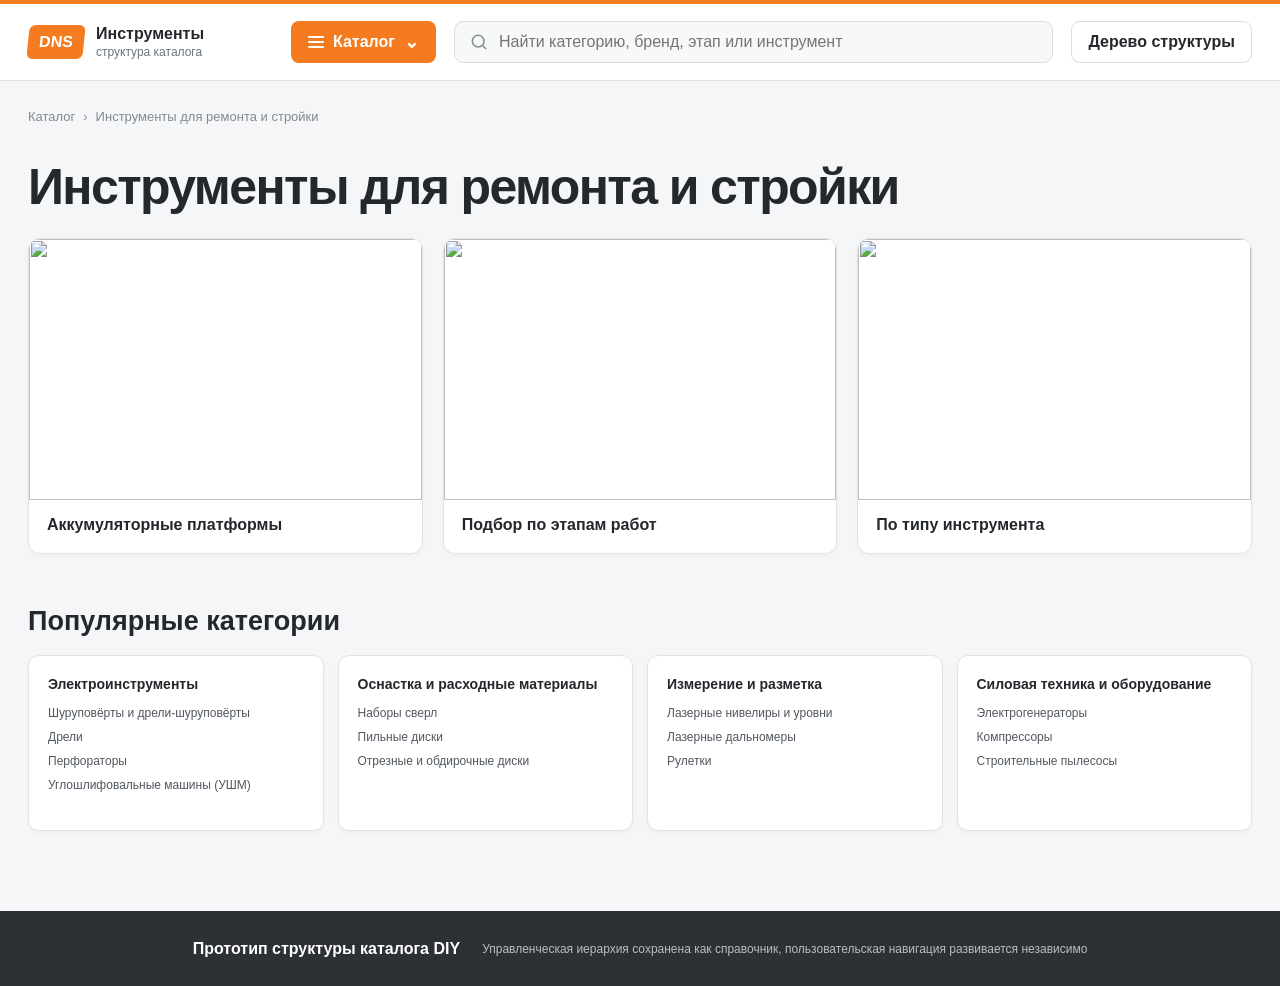
==== OPEN-SITE.html @ 75aa5f54 "Add files via upload" ====
<!doctype html>
<html lang="ru">
<head>
  <meta charset="utf-8" />
  <meta name="viewport" content="width=device-width, initial-scale=1" />
  <meta name="color-scheme" content="light" />
  <title>Инструменты для ремонта и стройки — структура каталога V16</title>
  <style>:root {
  --orange: #f47b20;
  --orange-dark: #d9610b;
  --ink: #24272b;
  --muted: #6c737c;
  --line: #e1e4e7;
  --surface: #f5f6f7;
  --white: #fff;
}

* { box-sizing: border-box; }
html { background: var(--surface); color: var(--ink); }
body { margin: 0; background: var(--surface); color: var(--ink); font-family: Arial, Helvetica, sans-serif; }
button, input { font: inherit; color: inherit; }
button { cursor: pointer; }
.loading-card { max-width: 760px; margin: 80px auto; padding: 30px; background: #fff; border: 1px solid var(--line); border-radius: 14px; }
.loading-card h1 { margin-top: 0; }
.site-frame { min-height: 100vh; }

.site-header { position: sticky; top: 0; z-index: 50; border-top: 4px solid var(--orange); border-bottom: 1px solid var(--line); background: rgba(255,255,255,.97); backdrop-filter: blur(12px); }
.header-shell { max-width: 1480px; height: 76px; margin: 0 auto; padding: 0 28px; display: flex; align-items: center; gap: 18px; }
.brand { min-width: 245px; padding: 0; border: 0; background: transparent; display: flex; align-items: center; gap: 12px; text-align: left; }
.brand-symbol { width: 56px; height: 34px; border-radius: 6px; background: var(--orange); color: #fff; display: grid; place-items: center; font-size: 16px; font-weight: 900; transform: skew(-6deg); }
.brand > span:last-child { display: flex; flex-direction: column; gap: 2px; }
.brand strong { font-size: 16px; }
.brand small { color: var(--muted); font-size: 12px; }
.catalog-button { height: 42px; padding: 0 17px; border: 0; border-radius: 8px; background: var(--orange); color: #fff; display: flex; align-items: center; gap: 9px; font-weight: 800; }
.catalog-button.active { background: var(--orange-dark); }
.catalog-button i, .catalog-button i::before, .catalog-button i::after { width: 16px; height: 2px; display: block; border-radius: 2px; background: #fff; content: ""; }
.catalog-button i { position: relative; }
.catalog-button i::before { position: absolute; top: -5px; }
.catalog-button i::after { position: absolute; top: 5px; }
.catalog-button > span { font-size: 18px; transition: transform .18s ease; }
.catalog-button.active > span { transform: rotate(180deg); }
.search-wrap { position: relative; flex: 1; max-width: 680px; }
.search-wrap > svg { position: absolute; left: 15px; top: 11px; width: 20px; fill: none; stroke: #848b93; stroke-width: 1.8; z-index: 2; }
.search-wrap input { width: 100%; height: 42px; padding: 0 16px 0 44px; border: 1px solid #d8dce0; border-radius: 9px; outline: none; background: #f7f8f8; }
.search-wrap input:focus { border-color: var(--orange); background: #fff; box-shadow: 0 0 0 3px rgba(244,123,32,.12); }
.search-results { position: absolute; left: 0; right: 0; top: 49px; padding: 8px; border: 1px solid var(--line); border-radius: 12px; background: #fff; box-shadow: 0 18px 42px rgba(34,38,43,.17); max-height: 480px; overflow: auto; }
.search-results button { width: 100%; padding: 11px 12px; border: 0; border-radius: 8px; background: #fff; display: flex; justify-content: space-between; gap: 12px; text-align: left; }
.search-results button:hover { background: #fff1e6; }
.search-results strong { font-size: 13px; }
.search-results small { color: var(--muted); font-size: 11px; white-space: nowrap; }
.search-results p { margin: 0; padding: 12px; color: var(--muted); }
.tree-button { margin-left: auto; height: 42px; padding: 0 16px; border: 1px solid #d8dce0; border-radius: 9px; background: #fff; font-weight: 800; white-space: nowrap; }
.tree-button:hover { border-color: var(--orange); color: var(--orange-dark); }

.page-shell { max-width: 1360px; min-height: calc(100vh - 150px); margin: 0 auto; padding: 23px 28px 80px; }
.breadcrumbs { min-height: 25px; display: flex; align-items: center; gap: 8px; color: #828991; font-size: 13px; }
.breadcrumbs button { padding: 2px 0; border: 0; background: transparent; }
.breadcrumbs button:hover { color: var(--orange-dark); }
.breadcrumbs i { font-style: normal; }
.page-intro { padding: 32px 0 24px; }
.page-intro h1 { max-width: 1100px; margin: 0; font-size: clamp(34px, 4vw, 50px); line-height: 1.05; letter-spacing: -1.6px; }

.entry-grid { display: grid; grid-template-columns: repeat(3, minmax(0, 1fr)); gap: 20px; }
.type-grid { display: grid; grid-template-columns: repeat(5, minmax(0, 1fr)); gap: 16px; }
.group-photo-grid { display: grid; grid-template-columns: repeat(5, minmax(0, 1fr)); gap: 16px; }
.type-direction-grid { grid-template-columns: repeat(5, minmax(0, 1fr)); }
.stage-work-grid { grid-template-columns: repeat(5, minmax(0, 1fr)); }
.brand-grid { display: grid; grid-template-columns: repeat(5, minmax(0, 1fr)); gap: 16px; }
.platform-grid { display: grid; grid-template-columns: repeat(5, minmax(0, 1fr)); gap: 16px; }
.stage-grid { display: grid; grid-template-columns: repeat(5, minmax(0, 1fr)); gap: 16px; }
.popular-grid { display: grid; grid-template-columns: repeat(4, minmax(0, 1fr)); gap: 14px; }

.photo-card { position: relative; min-width: 0; min-height: 118px; padding: 18px; border: 1px solid var(--line); border-radius: 12px; background: #fff; color: var(--ink); display: flex; align-items: center; overflow: hidden; text-align: left; text-decoration: none; box-shadow: 0 2px 5px rgba(34,38,43,.04); transition: transform .2s ease, border-color .2s ease, box-shadow .2s ease; }
.photo-card:hover { transform: translateY(-3px); border-color: #ffb983; box-shadow: 0 14px 30px rgba(34,38,43,.12); color: var(--ink); }
.photo-card.has-image { padding: 0; flex-direction: column; align-items: stretch; background: #fff; }
.photo-card-media { width: 100%; aspect-ratio: 3 / 2; background: #fff; display: block; overflow: hidden; }
.photo-card-media img { width: 100%; height: 100%; display: block; object-fit: cover; }
.photo-card.has-image .photo-card-copy { flex: 1; padding: 15px 18px 17px; }
.photo-card-copy { width: 100%; display: flex; flex-direction: column; justify-content: center; align-items: flex-start; gap: 7px; }
.photo-card-copy strong { font-size: 15px; line-height: 1.3; }
.photo-card-copy small { color: var(--muted); font-size: 11px; line-height: 1.25; }
.entry-card { min-height: 152px; padding: 24px; text-align: center; }
.entry-card .photo-card-copy { align-items: center; }
.entry-card .photo-card-copy strong { font-size: 19px; }
.entry-card.has-image { min-height: 0; text-align: left; }
.entry-card.has-image .photo-card-copy { align-items: flex-start; }
.entry-card.has-image .photo-card-copy strong { font-size: 16px; }
.type-grid .photo-card, .type-direction-grid .photo-card, .brand-grid .photo-card { min-height: 126px; }
.platform-grid .photo-card, .stage-grid .photo-card, .stage-work-grid .photo-card { min-height: 138px; }
.platform-grid .photo-card-copy, .stage-grid .photo-card-copy, .stage-work-grid .photo-card-copy { padding-top: 34px; }
.stage-grid .photo-card.has-image .photo-card-copy, .stage-work-grid .photo-card.has-image .photo-card-copy { padding-top: 15px; }
.stage-badge, .mapping-badge, .voltage-badge { position: absolute; left: 14px; top: 14px; min-width: 34px; height: 27px; padding: 0 8px; border-radius: 7px; background: rgba(244,123,32,.95); color: #fff; display: grid; place-items: center; font-size: 10px; font-weight: 900; }
.voltage-badge { background: #33383d; min-width: 56px; font-size: 11px; letter-spacing: .03em; text-transform: uppercase; }
.mapping-badge.warning { background: #7b838d; }

.metrics { margin-top: 22px; display: grid; grid-template-columns: repeat(5, minmax(0, 1fr)); border: 1px solid var(--line); border-radius: 12px; background: #fff; overflow: hidden; }
.metrics article { min-height: 92px; padding: 16px; border-right: 1px solid var(--line); display: flex; flex-direction: column; justify-content: center; }
.metrics article:last-child { border-right: 0; }
.metrics strong { font-size: 25px; }
.metrics span { margin-top: 4px; color: var(--muted); font-size: 11px; line-height: 1.3; }
.metrics .warning strong { color: #a45316; }
.section-block { margin-top: 52px; }
.section-heading h2 { margin: 0 0 18px; font-size: 27px; }
.popular-card { min-width: 0; min-height: 176px; padding: 19px; border: 1px solid var(--line); border-radius: 11px; background: #fff; box-shadow: 0 2px 5px rgba(34,38,43,.035); }
.popular-card-title { max-width: 100%; margin: 0 0 12px; padding: 0; border: 0; background: transparent; font-size: 14px; font-weight: 900; line-height: 1.25; text-align: left; }
.popular-card-title:hover { color: var(--orange-dark); }
.popular-card > div { display: flex; flex-direction: column; align-items: flex-start; gap: 9px; }
.popular-card a { max-width: 100%; overflow: hidden; color: #515860; font-size: 12px; line-height: 1.25; text-decoration: none; text-overflow: ellipsis; white-space: nowrap; }
.popular-card a:hover { color: var(--orange-dark); text-decoration: underline; }

.mapping-warning { max-width: 880px; padding: 22px; border: 1px solid #e7c7aa; border-radius: 12px; background: #fff7ef; display: flex; flex-direction: column; gap: 8px; }
.mapping-warning strong { color: #9c4a0e; }
.mapping-warning span { color: #6b5b50; font-size: 14px; line-height: 1.45; }

.work-stack { display: grid; gap: 15px; }
.work-stack > details { border: 1px solid var(--line); border-radius: 13px; background: #fff; overflow: hidden; }
.work-stack > details > summary { min-height: 70px; padding: 16px 20px; list-style: none; display: flex; align-items: center; gap: 13px; cursor: pointer; background: #fafafa; }
.work-stack > details > summary::-webkit-details-marker { display: none; }
.work-stack > details > summary > span { width: 34px; height: 34px; border-radius: 9px; background: var(--orange); color: #fff; display: grid; place-items: center; font-size: 12px; font-weight: 900; }
.work-stack > details > summary strong { font-size: 17px; }
.work-stack > details > summary small { margin-left: auto; color: var(--muted); }
.operation-stack { padding: 18px; display: grid; gap: 22px; }
.operation-stack article { padding-top: 4px; }
.operation-stack h3 { margin: 0 0 13px; font-size: 15px; }

.mega-overlay { position: fixed; inset: 80px 0 0; z-index: 45; padding: 0 22px 22px; background: rgba(26,29,32,.42); }
.mega-panel { max-width: 1480px; height: min(790px, calc(100vh - 100px)); margin: 0 auto; border-radius: 0 0 14px 14px; background: #fff; display: grid; grid-template-columns: 245px minmax(0, 1fr); overflow: hidden; box-shadow: 0 24px 60px rgba(20,24,28,.24); }
.mega-panel > aside { padding: 21px 13px; border-right: 1px solid var(--line); background: #f7f8f8; }
.mega-panel > aside > span { display: block; padding: 0 11px 12px; color: #8a9199; font-size: 10px; font-weight: 900; letter-spacing: .1em; text-transform: uppercase; }
.mega-panel > aside button { width: 100%; min-height: 56px; padding: 12px; border: 0; border-radius: 9px; background: transparent; display: flex; flex-direction: column; align-items: flex-start; justify-content: center; gap: 4px; text-align: left; }
.mega-panel > aside button:hover, .mega-panel > aside button.active { background: #fff0e4; color: var(--orange-dark); }
.mega-panel > aside strong { font-size: 13px; line-height: 1.25; }
.mega-panel > aside small { color: #858c94; font-size: 11px; }
.mega-main { padding: 24px 28px 45px; overflow: auto; }
.mega-main > header { padding-bottom: 18px; margin-bottom: 22px; border-bottom: 1px solid var(--line); display: flex; justify-content: space-between; align-items: flex-end; }
.mega-main h2 { margin: 4px 0 0; font-size: 25px; }
.mega-main > header > b { color: var(--orange-dark); font-size: 13px; }
.mega-catalog-content { display: grid; gap: 32px; }
.mega-macro { padding-bottom: 28px; border-bottom: 1px solid var(--line); }
.mega-macro-title { margin-bottom: 16px; padding: 0; border: 0; background: transparent; display: flex; align-items: center; gap: 8px; font-size: 18px; font-weight: 900; }
.mega-macro-title:hover { color: var(--orange-dark); }
.mega-macro > div { display: grid; grid-template-columns: repeat(3, minmax(0, 1fr)); gap: 23px 28px; align-items: start; }
.mega-macro article { min-width: 0; }
.mega-group-title { padding: 0 0 8px; border: 0; background: transparent; text-align: left; font-size: 12px; font-weight: 900; }
.mega-group-title:hover { color: var(--orange-dark); }
.mega-macro article > div { display: flex; flex-direction: column; align-items: flex-start; }
.mega-macro article > div button { padding: 3px 0; border: 0; background: transparent; color: #686f77; font-size: 11px; line-height: 1.3; text-align: left; }
.mega-macro article > div button:hover { color: var(--orange-dark); text-decoration: underline; }
.mega-macro article > div small { min-width: 17px; height: 17px; margin-left: 4px; padding: 0 4px; border-radius: 5px; background: #fff0e4; color: var(--orange-dark); display: inline-grid; place-items: center; font-size: 9px; }

.tree-overlay { position: fixed; inset: 0; z-index: 90; background: rgba(25,28,31,.58); display: flex; justify-content: flex-end; }
.tree-panel { width: min(760px, 94vw); height: 100%; background: #f6f7f8; display: flex; flex-direction: column; box-shadow: -25px 0 60px rgba(0,0,0,.22); }
.tree-panel > header { padding: 21px 25px; border-bottom: 1px solid var(--line); background: #fff; display: flex; align-items: center; justify-content: space-between; }
.tree-panel h2 { margin: 4px 0 0; }
.tree-panel > header button { width: 40px; height: 40px; border: 1px solid var(--line); border-radius: 50%; background: #fff; font-size: 24px; }
.tree-content { padding: 16px 20px 55px; overflow: auto; }
.tree-content > details { margin-bottom: 11px; border: 1px solid var(--line); border-radius: 11px; background: #fff; overflow: hidden; }
.tree-content summary { padding: 12px 14px; list-style: none; display: flex; justify-content: space-between; gap: 14px; cursor: pointer; }
.tree-content summary::-webkit-details-marker { display: none; }
.tree-content > details > summary { padding: 15px; background: #fff8f2; }
.tree-content summary small { color: var(--muted); }
.tree-content details > div { padding: 6px 12px 14px; }
.tree-content details details { border-left: 1px solid #d7dbdf; margin-left: 8px; padding-left: 8px; }
.tree-content ul { margin: 0; padding: 0 0 7px 15px; list-style: none; }
.tree-content li { min-height: 28px; display: flex; align-items: center; justify-content: space-between; gap: 10px; }
.tree-content li button { padding: 4px 0; border: 0; background: transparent; text-align: left; font-size: 12px; }
.tree-content li button:hover { color: var(--orange-dark); }
.tree-content li > span { min-width: 24px; height: 20px; padding: 0 5px; border-radius: 6px; background: #eef0f2; display: grid; place-items: center; color: #5c646c; font-size: 10px; }
.tree-content li > span.warning { background: #fff0e4; color: #9b4a0f; }

footer { min-height: 75px; padding: 16px 28px; background: #2d3034; color: #fff; display: flex; align-items: center; justify-content: center; gap: 22px; }
footer span { color: #b9bec4; font-size: 12px; }
.toast { position: fixed; right: 24px; bottom: 24px; z-index: 110; padding: 13px 17px; border-radius: 10px; background: #2d3034; color: #fff; opacity: 0; transform: translateY(12px); pointer-events: none; transition: .18s ease; }
.toast.show { opacity: 1; transform: translateY(0); }

/* V11: компактные глубокие уровни со значками */
.compact-intro { padding-bottom: 22px; }
.compact-intro h1 { font-size: clamp(32px, 3.5vw, 46px); }
.icon-card-grid { display: grid; grid-template-columns: repeat(5, minmax(0, 1fr)); gap: 13px; align-items: stretch; }
.icon-card { position: relative; min-width: 0; min-height: 112px; padding: 18px 42px 18px 17px; border: 1px solid var(--line); border-radius: 12px; background: #fff; color: var(--ink); display: grid; grid-template-columns: 54px minmax(0, 1fr); align-items: center; gap: 14px; text-align: left; text-decoration: none; box-shadow: 0 2px 5px rgba(34,38,43,.035); transition: transform .18s ease, border-color .18s ease, box-shadow .18s ease; }
.icon-card:hover, .icon-card:focus-visible { transform: translateY(-2px); border-color: #ffb983; box-shadow: 0 10px 24px rgba(34,38,43,.1); color: var(--ink); outline: none; }
.icon-card-symbol { width: 54px; height: 54px; border-radius: 14px; background: #fff2e8; color: var(--orange-dark); display: grid; place-items: center; }
.icon-card-symbol svg { width: 27px; height: 27px; fill: none; stroke: currentColor; stroke-width: 1.8; stroke-linecap: round; stroke-linejoin: round; }
.icon-card-copy { min-width: 0; display: flex; flex-direction: column; gap: 6px; }
.icon-card-copy strong { font-size: 13px; line-height: 1.28; }
.icon-card-copy small { color: var(--muted); font-size: 10px; line-height: 1.25; }
.icon-card-arrow { position: absolute; right: 15px; top: 50%; transform: translateY(-52%); color: #a1a7ae; font-size: 24px; font-weight: 300; }
.icon-status { position: absolute; right: 12px; top: 10px; min-width: 22px; height: 20px; padding: 0 5px; border-radius: 6px; background: #fff0e4; color: var(--orange-dark); display: grid; place-items: center; font-size: 9px; }
.icon-status.warning { background: #eef0f2; color: #6a727a; }
.search-results a { width: 100%; padding: 11px 12px; border-radius: 8px; color: var(--ink); background: #fff; display: flex; justify-content: space-between; gap: 12px; text-align: left; text-decoration: none; }
.search-results a:hover { background: #fff1e6; }
.search-results a strong { font-size: 13px; }
.search-results a small { color: var(--muted); font-size: 11px; white-space: nowrap; }

/* V11: единая вкладка каталога и раскрывающийся следующий уровень */
.mega-panel > aside button { flex-direction: row; align-items: center; justify-content: flex-start; gap: 9px; }
.mega-panel > aside .root-icon { width: 28px; height: 28px; flex: 0 0 auto; border-radius: 8px; background: var(--orange); color: #fff; display: grid; place-items: center; font-size: 15px; }
.mega-main { padding: 22px 25px 26px; overflow: hidden; display: flex; flex-direction: column; }
.mega-main > header { flex: 0 0 auto; margin-bottom: 14px; padding-bottom: 14px; align-items: center; }
.mega-main > header p { margin: 5px 0 0; color: var(--muted); font-size: 12px; }
.mega-catalog-layout { min-height: 0; flex: 1; display: grid; grid-template-columns: minmax(0, 1fr) 340px; gap: 18px; overflow: hidden; }
.mega-directory { min-height: 0; padding-right: 8px; overflow-y: auto; scrollbar-width: thin; }
.mega-path-block { padding: 5px 0 19px; margin-bottom: 14px; border-bottom: 1px solid var(--line); }
.mega-path-block:last-child { margin-bottom: 0; border-bottom: 0; }
.mega-path-title { margin-bottom: 11px; padding: 0; border: 0; background: transparent; display: inline-flex; align-items: center; gap: 10px; text-align: left; }
.mega-path-title:hover strong { color: var(--orange-dark); }
.mega-path-title > span:last-child { display: flex; flex-direction: column; gap: 2px; }
.mega-path-title strong { font-size: 15px; line-height: 1.2; }
.mega-path-title small { color: var(--muted); font-size: 10px; }
.mega-path-number { width: 32px; height: 32px; border-radius: 9px; background: #fff0e4; color: var(--orange-dark); display: grid; place-items: center; font-size: 10px; font-weight: 900; }
.mega-level-list { display: grid; grid-template-columns: repeat(3, minmax(0, 1fr)); gap: 4px 8px; }
.mega-level-list.brands { grid-template-columns: repeat(5, minmax(0, 1fr)); }
.mega-level-list.stages { grid-template-columns: repeat(5, minmax(0, 1fr)); }
.mega-level-item { min-width: 0; min-height: 42px; padding: 7px 8px; border: 0; border-radius: 7px; background: transparent; display: flex; align-items: center; justify-content: space-between; gap: 7px; text-align: left; }
.mega-level-item:hover, .mega-level-item:focus-visible { background: #fff0e4; color: var(--orange-dark); outline: none; }
.mega-level-item > span { min-width: 0; display: flex; flex-direction: column; gap: 2px; }
.mega-level-item strong { overflow: hidden; text-overflow: ellipsis; font-size: 11px; line-height: 1.22; }
.mega-level-item small { color: #858c94; font-size: 9px; }
.mega-level-item > b { color: #a0a7ae; font-size: 17px; }
.mega-third-panel { min-height: 0; padding: 18px; border: 1px solid #d9dde1; border-radius: 11px; background: #fff; overflow-y: auto; box-shadow: 0 14px 35px rgba(24,29,34,.13); }
.mega-third-panel header { padding-bottom: 14px; margin-bottom: 9px; border-bottom: 1px solid var(--line); }
.mega-third-panel h3 { margin: 5px 0 6px; font-size: 19px; line-height: 1.15; }
.mega-third-panel p { margin: 0; color: var(--muted); font-size: 11px; line-height: 1.4; }
.mega-third-empty { padding: 28px 10px; }
.mega-third-list { display: flex; flex-direction: column; }
.mega-third-list button { min-height: 48px; padding: 8px 7px; border: 0; border-bottom: 1px solid #eceef0; background: #fff; display: flex; align-items: center; justify-content: space-between; gap: 12px; text-align: left; }
.mega-third-list button:last-child { border-bottom: 0; }
.mega-third-list button:hover, .mega-third-list button:focus-visible { color: var(--orange-dark); outline: none; }
.mega-third-list button > span { display: flex; flex-direction: column; gap: 3px; }
.mega-third-list strong { font-size: 11px; line-height: 1.25; }
.mega-third-list small { color: var(--muted); font-size: 9px; }
.mega-third-list b { color: #9da4ac; font-size: 17px; }

@media (max-width: 1120px) {
  .brand { min-width: auto; }
  .brand > span:last-child { display: none; }
  .type-grid, .type-direction-grid { grid-template-columns: repeat(4, minmax(0, 1fr)); }
  .brand-grid, .popular-grid { grid-template-columns: repeat(4, minmax(0, 1fr)); }
  .group-photo-grid, .platform-grid { grid-template-columns: repeat(3, minmax(0, 1fr)); }
  .stage-work-grid { grid-template-columns: repeat(4, minmax(0, 1fr)); }
  .metrics { grid-template-columns: repeat(3, minmax(0, 1fr)); }
  .metrics article:nth-child(3) { border-right: 0; }
  .metrics article:nth-child(-n+3) { border-bottom: 1px solid var(--line); }
  .mega-macro > div { grid-template-columns: repeat(2, minmax(0, 1fr)); }
  .icon-card-grid { grid-template-columns: repeat(3, minmax(0, 1fr)); }
  .mega-catalog-layout { grid-template-columns: minmax(0, 1fr) 300px; }
  .mega-level-list.brands { grid-template-columns: repeat(3, minmax(0, 1fr)); }
}

@media (max-width: 760px) {
  .header-shell { height: 66px; padding: 0 12px; gap: 9px; }
  .brand-symbol { width: 46px; }
  .catalog-button { padding: 0 11px; }
  .catalog-button i { display: none; }
  .tree-button { display: none; }
  .search-wrap input { font-size: 12px; }
  .page-shell { padding: 17px 14px 55px; }
  .breadcrumbs { overflow-x: auto; white-space: nowrap; }
  .page-intro { padding: 26px 0 22px; align-items: flex-start; }
  .page-intro h1 { font-size: 33px; letter-spacing: -1px; }
  .entry-grid { grid-template-columns: 1fr; }
  .entry-card { min-height: 110px; }
  .type-grid, .type-direction-grid, .group-photo-grid, .brand-grid, .platform-grid, .stage-grid { grid-template-columns: repeat(2, minmax(0, 1fr)); gap: 10px; }
  .popular-grid { grid-template-columns: 1fr; gap: 10px; }
  .photo-card, .type-grid .photo-card, .type-direction-grid .photo-card, .group-photo-grid .photo-card { min-height: 110px; padding: 14px; }
  .photo-card-copy strong { font-size: 12px; }
  .popular-card { min-height: 0; }
  .metrics { grid-template-columns: repeat(2, minmax(0, 1fr)); }
  .metrics article { border-bottom: 1px solid var(--line); }
  .metrics article:nth-child(odd) { border-right: 1px solid var(--line); }
  .metrics article:nth-child(even) { border-right: 0; }
  .metrics article:nth-last-child(-n+2) { border-bottom: 0; }
  .work-stack > details > summary small { display: none; }
  .operation-stack { padding: 12px; }
  .mega-overlay { inset: 70px 0 0; padding: 0; }
  .mega-panel { height: calc(100vh - 70px); border-radius: 0; grid-template-columns: 1fr; grid-template-rows: auto minmax(0, 1fr); }
  .mega-panel > aside { padding: 9px; border-right: 0; border-bottom: 1px solid var(--line); display: block; }
  .mega-panel > aside button { min-height: 58px; padding: 8px; }
  .mega-panel > aside strong { font-size: 10px; }
  .mega-panel > aside small { display: none; }
  .mega-main { padding: 17px 14px 35px; }
  .mega-main h2 { font-size: 21px; }
  .mega-macro > div { grid-template-columns: 1fr; }
  .icon-card-grid { grid-template-columns: 1fr; gap: 9px; }
  .icon-card { min-height: 88px; padding: 13px 38px 13px 13px; grid-template-columns: 46px minmax(0, 1fr); }
  .icon-card-symbol { width: 46px; height: 46px; border-radius: 12px; }
  .icon-card-symbol svg { width: 24px; height: 24px; }
  .mega-main { padding: 14px 12px 28px; overflow-y: auto; }
  .mega-catalog-layout { display: block; overflow: visible; }
  .mega-directory { overflow: visible; padding-right: 0; }
  .mega-third-panel { display: none; }
  .mega-level-list, .mega-level-list.brands, .mega-level-list.stages { grid-template-columns: repeat(2, minmax(0, 1fr)); }
  .mega-path-title small { display: none; }
  footer { flex-direction: column; gap: 4px; text-align: center; }
}

@media (prefers-reduced-motion: reduce) {
  *, *::before, *::after { scroll-behavior: auto !important; transition: none !important; }
}
</style>
</head>
<body>
  <div id="root"><main class="loading-card"><h1>Загрузка структуры каталога…</h1></main></div>
  <script>window.CATALOG_DATA_V2 = {
  "meta": {
    "title": "Инструмент и стройка",
    "sourcePage": "https://www.dns-shop.ru/catalog/17a9c2a316404e77/instrument-i-strojka/",
    "sourceCache": "dns_category_cache.json",
    "sourceFinalPageCount": 242,
    "categoryCount": 173,
    "stageCount": 9,
    "projectCount": 14,
    "directLinkCount": 173,
    "excludedSourceCategories": [
      "Домкраты гидравлические",
      "Домкраты механические",
      "Кувалды и кирки",
      "Ломы, монтировки и гвоздодеры",
      "Плиткорез",
      "Пылеулавливающий кожух",
      "Струбцины",
      "Тиски",
      "Топор",
      "Труборезы",
      "Шаблоны для сверления и бурения",
      "Шлифмашина по бетону"
    ]
  },
  "popular": [
    "17a9c6ec16404e77",
    "17a9c58016404e77",
    "17a9c5e816404e77",
    "17a9c94316404e77",
    "17a9cbf716404e77",
    "17aa321816404e77",
    "17a9d26216404e77",
    "17a9d43d16404e77"
  ],
  "typeBlocks": [
    {
      "id": 1,
      "name": "Аккумуляторные инструменты",
      "url": "https://www.dns-shop.ru/catalog/7318cfd2c8097fd7/akkumulatornye-instrumenty/",
      "status": "unchanged",
      "groups": [
        {
          "name": "Аккумуляторные платформы",
          "url": "https://www.dns-shop.ru/catalog/3bfdd0eef3b95444/akkumulatornye-platformy/",
          "children": [
            {
              "name": "FinePower OneBase20 (35+ категорий)",
              "url": "https://www.dns-shop.ru/catalog/04d4b435765f6764/finepower-onebase20-35-kategorij/",
              "children": [
                {
                  "name": "Аккумуляторы FinePower OneBase20",
                  "url": "https://www.dns-shop.ru/catalog/recipe/55793cab2956bcc8/akkumulatory-finepower-onebase20/",
                  "children": []
                },
                {
                  "name": "Зарядные устройства FinePower OneBase20",
                  "url": "https://www.dns-shop.ru/catalog/recipe/838af52c15f30f6b/zaradnye-ustrojstva-finepower-onebase20/",
                  "children": []
                },
                {
                  "name": "Наборы аккумуляторов и зарядных устройств FinePower OneBase20",
                  "url": "https://www.dns-shop.ru/catalog/recipe/39a895545f6f88b4/nabory-akkumulatorov-i-zaradnyh-ustrojstv-finepower-onebase20/",
                  "children": []
                },
                {
                  "name": "Дрели-шуруповерты FinePower OneBase20",
                  "url": "https://www.dns-shop.ru/catalog/recipe/7fd62493d01ed207/dreli-surupoverty-finepower-onebase20/",
                  "children": []
                },
                {
                  "name": "Перфораторы FinePower OneBase20",
                  "url": "https://www.dns-shop.ru/catalog/recipe/d45125bf2312b235/perforatory-finepower-onebase20/",
                  "children": []
                },
                {
                  "name": "Углошлифовальные машины FinePower OneBase20",
                  "url": "https://www.dns-shop.ru/catalog/recipe/480fc61f1f872b29/ugloslifovalnye-masiny-finepower-onebase20/",
                  "children": []
                },
                {
                  "name": "Опрыскиватели FinePower OneBase20",
                  "url": "https://www.dns-shop.ru/catalog/recipe/3475a05f98c6aee8/opryskivateli-finepower-onebase20/",
                  "children": []
                },
                {
                  "name": "Cтроительные пылесосы FinePower OneBase20",
                  "url": "https://www.dns-shop.ru/catalog/recipe/a6fa522b6c35e427/ctroitelnye-pylesosy-finepower-onebase20/",
                  "children": []
                },
                {
                  "name": "Снегоуборщики FinePower OneBase20",
                  "url": "https://www.dns-shop.ru/catalog/recipe/b13b80497cf9411d/snegouborsiki-finepower-onebase20/",
                  "children": []
                },
                {
                  "name": "Строительные фонари FinePower OneBase20",
                  "url": "https://www.dns-shop.ru/catalog/recipe/1ae222239d475ad0/stroitelnye-fonari-finepower-onebase20/",
                  "children": []
                },
                {
                  "name": "Пилы дисковые FinePower OneBase20",
                  "url": "https://www.dns-shop.ru/catalog/recipe/e3ce77a97713731d/pily-diskovye-finepower-onebase20/",
                  "children": []
                },
                {
                  "name": "Сабельные пилы FinePower OneBase20",
                  "url": "https://www.dns-shop.ru/catalog/recipe/6644ccb8569b60be/sabelnye-pily-finepower-onebase20/",
                  "children": []
                },
                {
                  "name": "Электро-лобзики FinePower OneBase20",
                  "url": "https://www.dns-shop.ru/catalog/recipe/98d922e2c6d060eb/elektro-lobziki-finepower-onebase20/",
                  "children": []
                },
                {
                  "name": "Гайковерты FinePower OneBase20",
                  "url": "https://www.dns-shop.ru/catalog/recipe/70816b6f7e6e0f69/gajkoverty-finepower-onebase20/",
                  "children": []
                },
                {
                  "name": "Воздуходувки FinePower OneBase20",
                  "url": "https://www.dns-shop.ru/catalog/recipe/d6305b8234328912/vozduhoduvki-finepower-onebase20/",
                  "children": []
                },
                {
                  "name": "Секаторы FinePower OneBase20",
                  "url": "https://www.dns-shop.ru/catalog/recipe/ef1f7f91efce3d20/sekatory-finepower-onebase20/",
                  "children": []
                },
                {
                  "name": "Фены технические FinePower OneBase20",
                  "url": "https://www.dns-shop.ru/catalog/recipe/223871bef1da01d1/feny-tehniceskie-finepower-onebase20/",
                  "children": []
                },
                {
                  "name": "Газонокосилки FinePower OneBase20",
                  "url": "https://www.dns-shop.ru/catalog/recipe/3ee99b6f568a417b/gazonokosilki-finepower-onebase20/",
                  "children": []
                },
                {
                  "name": "Кусторезы FinePower OneBase20",
                  "url": "https://www.dns-shop.ru/catalog/recipe/4dc0a81fd13db03f/kustorezy-finepower-onebase20/",
                  "children": []
                },
                {
                  "name": "Садовые ножницы FinePower OneBase20",
                  "url": "https://www.dns-shop.ru/catalog/recipe/5d5bf2090a85654b/sadovye-noznicy-finepower-onebase20/",
                  "children": []
                },
                {
                  "name": "Цепные пилы FinePower OneBase20",
                  "url": "https://www.dns-shop.ru/catalog/recipe/578c37e273978412/cepnye-pily-finepower-onebase20/",
                  "children": []
                },
                {
                  "name": "Эксцентриковые шлифовальные машины FinePower OneBase20",
                  "url": "https://www.dns-shop.ru/catalog/recipe/5e45bfd8dcde64d2/ekscentrikovye-slifovalnye-masiny-finepower-onebase20/",
                  "children": []
                },
                {
                  "name": "Винтоверты FinePower OneBase20",
                  "url": "https://www.dns-shop.ru/catalog/recipe/6d4965f661218568/vintoverty-finepower-onebase20/",
                  "children": []
                },
                {
                  "name": "Клеевые пистолеты FinePower OneBase20",
                  "url": "https://www.dns-shop.ru/catalog/recipe/8034aab53877836b/kleevye-pistolety-finepower-onebase20/",
                  "children": []
                },
                {
                  "name": "Степлеры FinePower OneBase20",
                  "url": "https://www.dns-shop.ru/catalog/recipe/93eb80c7c771ca41/steplery-finepower-onebase20/",
                  "children": []
                },
                {
                  "name": "Триммеры садовые FinePower OneBase20",
                  "url": "https://www.dns-shop.ru/catalog/recipe/d6643cbafe4e545e/trimmery-sadovye-finepower-onebase20/",
                  "children": []
                },
                {
                  "name": "Краскораспылители FinePower OneBase20",
                  "url": "https://www.dns-shop.ru/catalog/recipe/fefba3ae65140ab1/kraskoraspyliteli-finepower-onebase20/",
                  "children": []
                },
                {
                  "name": "Насосы FinePower OneBase20",
                  "url": "https://www.dns-shop.ru/catalog/recipe/0e0112be91253f34/nasosy-finepower-onebase20/",
                  "children": []
                },
                {
                  "name": "Пистолеты для герметика FinePower OneBase20",
                  "url": "https://www.dns-shop.ru/catalog/recipe/8e189679f7aa45f3/pistolety-dla-germetika-finepower-onebase20/",
                  "children": []
                },
                {
                  "name": "Заточные станки FinePower OneBase20",
                  "url": "https://www.dns-shop.ru/catalog/recipe/4968e4701a1e46aa/zatocnye-stanki-finepower-onebase20/",
                  "children": []
                },
                {
                  "name": "Компрессоры для шин FinePower OneBase20",
                  "url": "https://www.dns-shop.ru/catalog/recipe/1a8eb397deed0742/kompressory-dla-sin-finepower-onebase20/",
                  "children": []
                },
                {
                  "name": "Аккумуляторные мойки FinePower OneBase20",
                  "url": "https://www.dns-shop.ru/catalog/recipe/9dfd387b476dfe6a/akkumulatornye-mojki-finepower-onebase20/",
                  "children": []
                },
                {
                  "name": "Культиваторы FinePower OneBase20",
                  "url": "https://www.dns-shop.ru/catalog/recipe/de709586587efbe8/kultivatory-finepower-onebase20/",
                  "children": []
                },
                {
                  "name": "Высоторезы FinePower OneBase20",
                  "url": "https://www.dns-shop.ru/catalog/recipe/5c60e0f36902ddc8/vysotorezy-finepower-onebase20/",
                  "children": []
                },
                {
                  "name": "Полировальные машины Finepower OneBase20",
                  "url": "https://www.dns-shop.ru/catalog/recipe/20b5bbe4c7f891eb/polirovalnye-masiny-finepower-onebase20/",
                  "children": []
                },
                {
                  "name": "Ручные пылесосы FinePower OneBase20",
                  "url": "https://www.dns-shop.ru/catalog/recipe/f940ec98926ec58c/rucnye-pylesosy-finepower-onebase20/",
                  "children": []
                },
                {
                  "name": "Электрорубанки FinePower OneBase20",
                  "url": "https://www.dns-shop.ru/catalog/recipe/898009a1c1679067/elektrorubanki-finepower-onebase20/",
                  "children": []
                },
                {
                  "name": "Дрели-миксеры FinePower OneBase20",
                  "url": "https://www.dns-shop.ru/catalog/recipe/f16ddddf64ebdbe3/dreli-miksery-finepower-onebase20/",
                  "children": []
                },
                {
                  "name": "Фрезеры FinePower OneBase20",
                  "url": "https://www.dns-shop.ru/catalog/recipe/2d2a5bab56cd171c/frezery-finepower-onebase20/",
                  "children": []
                }
              ]
            },
            {
              "name": "FinePower OneBase12 (8+ категорий)",
              "url": "https://www.dns-shop.ru/catalog/4d2ccb22c3159226/finepower-onebase12-8-kategorij/",
              "children": [
                {
                  "name": "Аккумуляторы FinePower OneBase12",
                  "url": "https://www.dns-shop.ru/catalog/recipe/e7081d870d2db26e/akkumulatory-finepower-onebase12/",
                  "children": []
                },
                {
                  "name": "Зарядные устройства для аккумуляторов FinePower OneBase12",
                  "url": "https://www.dns-shop.ru/catalog/recipe/91394452881e59ff/zaradnye-ustrojstva-dla-akkumulatorov-finepower-onebase12/",
                  "children": []
                },
                {
                  "name": "Сабельные пилы FinePower OneBase12",
                  "url": "https://www.dns-shop.ru/catalog/recipe/11225829cac5242d/sabelnye-pily-finepower-onebase12/",
                  "children": []
                },
                {
                  "name": "Реноваторы FinePower OneBase12",
                  "url": "https://www.dns-shop.ru/catalog/recipe/2fb9fb1d3804ba13/renovatory-finepower-onebase12/",
                  "children": []
                },
                {
                  "name": "Дрели-шуруповерты FinePower OneBase12",
                  "url": "https://www.dns-shop.ru/catalog/recipe/17966dc49caac1ef/dreli-surupoverty-finepower-onebase12/",
                  "children": []
                },
                {
                  "name": "Винтоверты FinePower OneBase12",
                  "url": "https://www.dns-shop.ru/catalog/recipe/53cc24dffd754ca8/vintoverty-finepower-onebase12/",
                  "children": []
                },
                {
                  "name": "Строительные фонари FinePower OneBase12",
                  "url": "https://www.dns-shop.ru/catalog/recipe/25b6a05dc2ecc1da/stroitelnye-fonari-finepower-onebase12/",
                  "children": []
                },
                {
                  "name": "Углошлифовальные машины FinePower OneBase12",
                  "url": "https://www.dns-shop.ru/catalog/recipe/d72a14da25a55e32/ugloslifovalnye-masiny-finepower-onebase12/",
                  "children": []
                },
                {
                  "name": "Гайковерты FinePower OneBase12",
                  "url": "https://www.dns-shop.ru/catalog/recipe/b31cfca108521f24/gajkoverty-finepower-onebase12/",
                  "children": []
                },
                {
                  "name": "Цепные пилы FinePower OneBase12",
                  "url": "https://www.dns-shop.ru/catalog/recipe/0ea8a951d7f9dfd8/cepnye-pily-finepower-onebase12/",
                  "children": []
                }
              ]
            },
            {
              "name": "Makita LXT 18V (27+ категорий)",
              "url": "https://www.dns-shop.ru/catalog/2e7f976bf3bf471f/makita-lxt-18v-27-kategorij/",
              "children": [
                {
                  "name": "Аккумуляторы Makita LXT 18V",
                  "url": "https://www.dns-shop.ru/catalog/recipe/52215de257d1fc13/akkumulatory-makita-lxt-18v/",
                  "children": []
                },
                {
                  "name": "Зарядные устройства Makita LXT 18V",
                  "url": "https://www.dns-shop.ru/catalog/recipe/07e75d2fb20dd901/zaradnye-ustrojstva-makita-lxt-18v/",
                  "children": []
                },
                {
                  "name": "Наборы аккумуляторов с зарядным устройством Makita LXT 18V",
                  "url": "https://www.dns-shop.ru/catalog/recipe/779c6d7296324dfc/nabory-akkumulatorov-s-zaradnym-ustrojstvom-makita-lxt-18v/",
                  "children": []
                },
                {
                  "name": "Дрели-шуруповерты Makita LXT 18V",
                  "url": "https://www.dns-shop.ru/catalog/recipe/e5927a1b6fab706f/dreli-surupoverty-makita-lxt-18v/",
                  "children": []
                },
                {
                  "name": "Перфораторы Makita LXT 18V",
                  "url": "https://www.dns-shop.ru/catalog/recipe/7b98ab9dab663d3f/perforatory-makita-lxt-18v/",
                  "children": []
                },
                {
                  "name": "Реноваторы Makita LXT 18V",
                  "url": "https://www.dns-shop.ru/catalog/recipe/0d3e3eaa640222d6/renovatory-makita-lxt-18v/",
                  "children": []
                },
                {
                  "name": "Прямые шлифовальные машины Makita LXT 18V",
                  "url": "https://www.dns-shop.ru/catalog/recipe/4b7614118442cde9/pramye-slifovalnye-masiny-makita-lxt-18v/",
                  "children": []
                },
                {
                  "name": "Пилы дисковые Makita LXT 18V",
                  "url": "https://www.dns-shop.ru/catalog/recipe/ab0b55e764742ec3/pily-diskovye-makita-lxt-18v/",
                  "children": []
                },
                {
                  "name": "Сабельные пилы Makita LXT 18V",
                  "url": "https://www.dns-shop.ru/catalog/recipe/bdd5e2d57bd10ac0/sabelnye-pily-makita-lxt-18v/",
                  "children": []
                },
                {
                  "name": "Электро-лобзики Makita LXT 18V",
                  "url": "https://www.dns-shop.ru/catalog/recipe/21327f2f323f0d58/elektro-lobziki-makita-lxt-18v/",
                  "children": []
                },
                {
                  "name": "Гайковерты Makita LXT 18V",
                  "url": "https://www.dns-shop.ru/catalog/recipe/ba9abebb36501907/gajkoverty-makita-lxt-18v/",
                  "children": []
                },
                {
                  "name": "Углошлифовальные машины Makita LXT 18V",
                  "url": "https://www.dns-shop.ru/catalog/recipe/920d255d132b7e2e/ugloslifovalnye-masiny-makita-lxt-18v/",
                  "children": []
                },
                {
                  "name": "Электрорубанки Makita LXT 18V",
                  "url": "https://www.dns-shop.ru/catalog/recipe/e80999597a21a514/elektrorubanki-makita-lxt-18v/",
                  "children": []
                },
                {
                  "name": "Газонокосилки Makita LXT 18V",
                  "url": "https://www.dns-shop.ru/catalog/recipe/d0b62772e75f5944/gazonokosilki-makita-lxt-18v/",
                  "children": []
                },
                {
                  "name": "Строительные пылесосы Makita LXT 18V",
                  "url": "https://www.dns-shop.ru/catalog/recipe/a10b891047b4da5a/stroitelnye-pylesosy-makita-lxt-18v/",
                  "children": []
                },
                {
                  "name": "Цепные пилы Makita LXT 18V",
                  "url": "https://www.dns-shop.ru/catalog/recipe/12323c32aa5a90ef/cepnye-pily-makita-lxt-18v/",
                  "children": []
                },
                {
                  "name": "Эксцентриковые шлифовальные машины Makita LXT 18V",
                  "url": "https://www.dns-shop.ru/catalog/recipe/56570ac15f398467/ekscentrikovye-slifovalnye-masiny-makita-lxt-18v/",
                  "children": []
                },
                {
                  "name": "Кусторезы Makita LXT 18V",
                  "url": "https://www.dns-shop.ru/catalog/recipe/98ab4436b79e6ae9/kustorezy-makita-lxt-18v/",
                  "children": []
                },
                {
                  "name": "Садовые ножницы Makita LXT 18V",
                  "url": "https://www.dns-shop.ru/catalog/recipe/16e51f5d17751141/sadovye-noznicy-makita-lxt-18v/",
                  "children": []
                },
                {
                  "name": "Высоторезы Makita LXT 18V",
                  "url": "https://www.dns-shop.ru/catalog/recipe/cc50aa6db1c468df/vysotorezy-makita-lxt-18v/",
                  "children": []
                },
                {
                  "name": "Опрыскиватели садовые",
                  "url": "https://www.dns-shop.ru/catalog/recipe/648e1a1b670626ca/opryskivateli-sadovye/",
                  "children": []
                },
                {
                  "name": "Мойки аккумуляторные Makita LXT 18V",
                  "url": "https://www.dns-shop.ru/catalog/recipe/36e9db69695ee303/mojki-akkumulatornye-makita-lxt-18v/",
                  "children": []
                },
                {
                  "name": "Триммеры садовые Makita LXT 18V",
                  "url": "https://www.dns-shop.ru/catalog/recipe/ecc7a1843422d4dd/trimmery-sadovye-makita-lxt-18v/",
                  "children": []
                },
                {
                  "name": "Фрезеры Makita LXT 18V",
                  "url": "https://www.dns-shop.ru/catalog/recipe/cc058ffae7c93989/frezery-makita-lxt-18v/",
                  "children": []
                },
                {
                  "name": "Воздуходувки Makita LXT 18V",
                  "url": "https://www.dns-shop.ru/catalog/recipe/8e52e7d61c6b2901/vozduhoduvki-makita-lxt-18v/",
                  "children": []
                },
                {
                  "name": "Винтоверты Makita LXT 18V",
                  "url": "https://www.dns-shop.ru/catalog/recipe/6d9674578a418012/vintoverty-makita-lxt-18v/",
                  "children": []
                },
                {
                  "name": "Фены технические Makita LXT 18V",
                  "url": "https://www.dns-shop.ru/catalog/recipe/fb2c06c8672810d7/feny-tehniceskie-makita-lxt-18v/",
                  "children": []
                },
                {
                  "name": "Виброшлифовальные машины Makita LXT 18V",
                  "url": "https://www.dns-shop.ru/catalog/recipe/7847be19366c0fc4/vibroslifovalnye-masiny-makita-lxt-18v/",
                  "children": []
                }
              ]
            },
            {
              "name": "Makita CXT 12V (12+ категорий)",
              "url": "https://www.dns-shop.ru/catalog/9f1a4d139648dad4/makita-cxt-12v-12-kategorij/",
              "children": [
                {
                  "name": "Аккумуляторы Makita CXT 12V",
                  "url": "https://www.dns-shop.ru/catalog/recipe/f9ef07c13dcce880/akkumulatory-makita-cxt-12v/",
                  "children": []
                },
                {
                  "name": "Дрели-шуруповерты Makita CXT 12V",
                  "url": "https://www.dns-shop.ru/catalog/recipe/c9c2defd083fc76c/dreli-surupoverty-makita-cxt-12v/",
                  "children": []
                },
                {
                  "name": "Винтоверты CXT 12V",
                  "url": "https://www.dns-shop.ru/catalog/recipe/671bbef3aee95801/vintoverty-cxt-12v/",
                  "children": []
                },
                {
                  "name": "Перфораторы Makita CXT 12V",
                  "url": "https://www.dns-shop.ru/catalog/recipe/0a99aa85b34dbe37/perforatory-makita-cxt-12v/",
                  "children": []
                },
                {
                  "name": "Реноваторы Makita CXT 12V",
                  "url": "https://www.dns-shop.ru/catalog/recipe/0d858c80d275961a/renovatory-makita-cxt-12v/",
                  "children": []
                },
                {
                  "name": "Пилы дисковые Makita CXT 12V",
                  "url": "https://www.dns-shop.ru/catalog/recipe/a1c8b47c2e775c1b/pily-diskovye-makita-cxt-12v/",
                  "children": []
                },
                {
                  "name": "Сабельные пилы Makita CXT 12V",
                  "url": "https://www.dns-shop.ru/catalog/recipe/b9dac528f56c5ddc/sabelnye-pily-makita-cxt-12v/",
                  "children": []
                },
                {
                  "name": "Цепные пилы Makita CXT 12V",
                  "url": "https://www.dns-shop.ru/catalog/recipe/fbfff9c554ba1bde/cepnye-pily-makita-cxt-12v/",
                  "children": []
                },
                {
                  "name": "Электро-лобзики Makita CXT 12V",
                  "url": "https://www.dns-shop.ru/catalog/recipe/62f1a53f5975ad20/elektro-lobziki-makita-cxt-12v/",
                  "children": []
                },
                {
                  "name": "Гайковерты Makita CXT 12V",
                  "url": "https://www.dns-shop.ru/catalog/recipe/48acdaaefb0f74ac/gajkoverty-makita-cxt-12v/",
                  "children": []
                },
                {
                  "name": "Дрели Makita CXT 12V",
                  "url": "https://www.dns-shop.ru/catalog/recipe/76295d2ff1dc2bf5/dreli-makita-cxt-12v/",
                  "children": []
                },
                {
                  "name": "Триммеры садовые Makita CXT 12V",
                  "url": "https://www.dns-shop.ru/catalog/recipe/3302fac64b0c0d7e/trimmery-sadovye-makita-cxt-12v/",
                  "children": []
                },
                {
                  "name": "Садовые ножницы Makita CXT 12V",
                  "url": "https://www.dns-shop.ru/catalog/recipe/bb96bd1f50144e9f/sadovye-noznicy-makita-cxt-12v/",
                  "children": []
                }
              ]
            },
            {
              "name": "Makita XGT 40V (15+ категорий)",
              "url": "https://www.dns-shop.ru/catalog/7d375f9f6661b07e/makita-xgt-40v-15-kategorij/",
              "children": [
                {
                  "name": "Аккумуляторы Makita XGT 40V",
                  "url": "https://www.dns-shop.ru/catalog/recipe/96a43760405aedb7/akkumulatory-makita-xgt-40v/",
                  "children": []
                },
                {
                  "name": "Кусторезы Makita XGT 40V",
                  "url": "https://www.dns-shop.ru/catalog/recipe/58bfefb1634b5a6b/kustorezy-makita-xgt-40v/",
                  "children": []
                },
                {
                  "name": "Дрели-шуруповерты Makita XGT 40V",
                  "url": "https://www.dns-shop.ru/catalog/recipe/17cc4795cc1c734d/dreli-surupoverty-makita-xgt-40v/",
                  "children": []
                },
                {
                  "name": "Цепные пилы Makita XGT 40V",
                  "url": "https://www.dns-shop.ru/catalog/recipe/1f0374633b677a80/cepnye-pily-makita-xgt-40v/",
                  "children": []
                },
                {
                  "name": "Воздуходувки Makita XGT 40V",
                  "url": "https://www.dns-shop.ru/catalog/recipe/c0481b02e3049ec9/vozduhoduvki-makita-xgt-40v/",
                  "children": []
                },
                {
                  "name": "Электрорубанки аккумуляторные Makita XGT 40V",
                  "url": "https://www.dns-shop.ru/catalog/recipe/6e97538e7bcc20aa/elektrorubanki-akkumulatornye-makita-xgt-40v/",
                  "children": []
                },
                {
                  "name": "Перфораторы Makita XGT 40V",
                  "url": "https://www.dns-shop.ru/catalog/recipe/9b7acd8dad6d8cff/perforatory-makita-xgt-40v/",
                  "children": []
                },
                {
                  "name": "Винтоверты Makita XGT 40V",
                  "url": "https://www.dns-shop.ru/catalog/recipe/a92a852e2d249393/vintoverty-makita-xgt-40v/",
                  "children": []
                },
                {
                  "name": "Гайковерты Makita XGT 40V",
                  "url": "https://www.dns-shop.ru/catalog/recipe/506513875542dd1b/gajkoverty-makita-xgt-40v/",
                  "children": []
                },
                {
                  "name": "Триммеры садовые Makita XGT 40V",
                  "url": "https://www.dns-shop.ru/catalog/recipe/e741da099b4d399d/trimmery-sadovye-makita-xgt-40v/",
                  "children": []
                },
                {
                  "name": "Пилы торцовочные Makita XGT 40V",
                  "url": "https://www.dns-shop.ru/catalog/recipe/cfe214744f7dc3ec/pily-torcovocnye-makita-xgt-40v/",
                  "children": []
                },
                {
                  "name": "Сабельные пилы Makita XGT 40V",
                  "url": "https://www.dns-shop.ru/catalog/recipe/c717b01de5da5fd6/sabelnye-pily-makita-xgt-40v/",
                  "children": []
                },
                {
                  "name": "Углошлифовальные машины Makita XGT 40V",
                  "url": "https://www.dns-shop.ru/catalog/recipe/7240ff87b8f2eb21/ugloslifovalnye-masiny-makita-xgt-40v/",
                  "children": []
                },
                {
                  "name": "Газонокосилки Makita XGT 40V",
                  "url": "https://www.dns-shop.ru/catalog/recipe/8895eedfbdfe6835/gazonokosilki-makita-xgt-40v/",
                  "children": []
                },
                {
                  "name": "Пилы дисковые Makita XGT 40V",
                  "url": "https://www.dns-shop.ru/catalog/recipe/8bcbd32d27b06463/pily-diskovye-makita-xgt-40v/",
                  "children": []
                },
                {
                  "name": "Высоторезы Makita XGT 40V",
                  "url": "https://www.dns-shop.ru/catalog/recipe/20b3e930182f18f3/vysotorezy-makita-xgt-40v/",
                  "children": []
                },
                {
                  "name": "Строительные пылесосы Makita XGT 40V",
                  "url": "https://www.dns-shop.ru/catalog/recipe/0227ebe60b19e744/stroitelnye-pylesosy-makita-xgt-40v/",
                  "children": []
                }
              ]
            },
            {
              "name": "Worx PowerShare 20V (15+ категорий)",
              "url": "https://www.dns-shop.ru/catalog/04f1a762acda170b/worx-powershare-20v-15-kategorij/",
              "children": [
                {
                  "name": "Аккумуляторы Worx PowerShare 20V",
                  "url": "https://www.dns-shop.ru/catalog/recipe/7d9149cc04443c80/akkumulatory-worx-powershare-20v/",
                  "children": []
                },
                {
                  "name": "Зарядные устройства Worx PowerShare 20V",
                  "url": "https://www.dns-shop.ru/catalog/recipe/e88d61653b1ec6bd/zaradnye-ustrojstva-worx-powershare-20v/",
                  "children": []
                },
                {
                  "name": "Дрели-шуруповерты Worx PowerShare 20V",
                  "url": "https://www.dns-shop.ru/catalog/recipe/c5d5e6537bf02443/dreli-surupoverty-worx-powershare-20v/",
                  "children": []
                },
                {
                  "name": "Пилы дисковые Worx PowerShare 20V",
                  "url": "https://www.dns-shop.ru/catalog/recipe/4ad436444e038b56/pily-diskovye-worx-powershare-20v/",
                  "children": []
                },
                {
                  "name": "Перфораторы Worx PowerShare 20V",
                  "url": "https://www.dns-shop.ru/catalog/recipe/e8f7b6297cbd9085/perforatory-worx-powershare-20v/",
                  "children": []
                },
                {
                  "name": "Углошлифовальные машины Worx PowerShare 20V",
                  "url": "https://www.dns-shop.ru/catalog/recipe/6c1c9693c47a72ba/ugloslifovalnye-masiny-worx-powershare-20v/",
                  "children": []
                },
                {
                  "name": "Винтоверты Worx PowerShare 20V",
                  "url": "https://www.dns-shop.ru/catalog/recipe/f7ebddc20ad5af0e/vintoverty-worx-powershare-20v/",
                  "children": []
                },
                {
                  "name": "Гайковерты Worx PowerShare 20V",
                  "url": "https://www.dns-shop.ru/catalog/recipe/ef52a93ae1339aab/gajkoverty-worx-powershare-20v/",
                  "children": []
                },
                {
                  "name": "Цепные пилы Worx PowerShare 20V",
                  "url": "https://www.dns-shop.ru/catalog/recipe/ca865820705100b9/cepnye-pily-worx-powershare-20v/",
                  "children": []
                },
                {
                  "name": "Электро-лобзики Worx PowerShare 20V",
                  "url": "https://www.dns-shop.ru/catalog/recipe/b214479a3f2c31fc/elektro-lobziki-worx-powershare-20v/",
                  "children": []
                },
                {
                  "name": "Сабельные пилы Worx PowerShare 20V",
                  "url": "https://www.dns-shop.ru/catalog/recipe/ab1cc70b818309c6/sabelnye-pily-worx-powershare-20v/",
                  "children": []
                },
                {
                  "name": "Виброшлифовальные машины Worx PowerShare 20V",
                  "url": "https://www.dns-shop.ru/catalog/recipe/32f9f38a6a19f203/vibroslifovalnye-masiny-worx-powershare-20v/",
                  "children": []
                }
              ]
            },
            {
              "name": "CAT 1 for All 18V (20+ категорий)",
              "url": "https://www.dns-shop.ru/catalog/b504ee836a9df6b1/cat-1-for-all-18v-20-kategorij/",
              "children": [
                {
                  "name": "Аккумуляторы CAT 1 for All 18V",
                  "url": "https://www.dns-shop.ru/catalog/recipe/1702987aa6db625f/akkumulatory-cat-1-for-all-18v/",
                  "children": []
                },
                {
                  "name": "Зарядные устройства CAT 1 for All 18V",
                  "url": "https://www.dns-shop.ru/catalog/recipe/6bd10218db9cddea/zaradnye-ustrojstva-cat-1-for-all-18v/",
                  "children": []
                },
                {
                  "name": "Наборы аккумуляторов с зарядным устройством CAT 1 for All 18V",
                  "url": "https://www.dns-shop.ru/catalog/recipe/2fae84eb0ae249c6/nabory-akkumulatorov-s-zaradnym-ustrojstvom-cat-1-for-all-18v/",
                  "children": []
                },
                {
                  "name": "Винтоверты CAT 1 for All 18V",
                  "url": "https://www.dns-shop.ru/catalog/recipe/de04cb9956142340/vintoverty-cat-1-for-all-18v/",
                  "children": []
                },
                {
                  "name": "Реноваторы CAT 1 for All 18V",
                  "url": "https://www.dns-shop.ru/catalog/recipe/0f3f19d3b44ab951/renovatory-cat-1-for-all-18v/",
                  "children": []
                },
                {
                  "name": "Пилы дисковые CAT 1 for All 18V",
                  "url": "https://www.dns-shop.ru/catalog/recipe/73b6853f6815a292/pily-diskovye-cat-1-for-all-18v/",
                  "children": []
                },
                {
                  "name": "Электрорубанки CAT 1 for All 18V",
                  "url": "https://www.dns-shop.ru/catalog/recipe/6af8de66b6bb13a0/elektrorubanki-cat-1-for-all-18v/",
                  "children": []
                },
                {
                  "name": "Электро-лобзики CAT 1 for All 18V",
                  "url": "https://www.dns-shop.ru/catalog/recipe/12d4fbf9d9604334/elektro-lobziki-cat-1-for-all-18v/",
                  "children": []
                },
                {
                  "name": "Сабельные пилы CAT 1 for All 18V",
                  "url": "https://www.dns-shop.ru/catalog/recipe/7264b020e0e8c779/sabelnye-pily-cat-1-for-all-18v/",
                  "children": []
                },
                {
                  "name": "Воздуходувки CAT 1 for All 18V",
                  "url": "https://www.dns-shop.ru/catalog/recipe/a171586631cd7834/vozduhoduvki-cat-1-for-all-18v/",
                  "children": []
                },
                {
                  "name": "Газонокосилки CAT 1 for All 18V",
                  "url": "https://www.dns-shop.ru/catalog/recipe/a682126fe4dab9c9/gazonokosilki-cat-1-for-all-18v/",
                  "children": []
                },
                {
                  "name": "Кусторезы CAT 1 for All 18V",
                  "url": "https://www.dns-shop.ru/catalog/recipe/5da2cafb7a67443d/kustorezy-cat-1-for-all-18v/",
                  "children": []
                },
                {
                  "name": "Строительные фонари CAT 1 for All 18V",
                  "url": "https://www.dns-shop.ru/catalog/recipe/d10dfa0eafec624d/stroitelnye-fonari-cat-1-for-all-18v/",
                  "children": []
                },
                {
                  "name": "Цепные пилы CAT 1 for All 18V",
                  "url": "https://www.dns-shop.ru/catalog/recipe/d4548251d9e86551/cepnye-pily-cat-1-for-all-18v/",
                  "children": []
                },
                {
                  "name": "Гайковерты CAT 1 for All 18V",
                  "url": "https://www.dns-shop.ru/catalog/recipe/510ce03f01399ee4/gajkoverty-cat-1-for-all-18v/",
                  "children": []
                },
                {
                  "name": "Перфораторы CAT 1 for All 18V",
                  "url": "https://www.dns-shop.ru/catalog/recipe/904e2c3a67036f52/perforatory-cat-1-for-all-18v/",
                  "children": []
                },
                {
                  "name": "Триммеры CAT 1 for All 18V",
                  "url": "https://www.dns-shop.ru/catalog/recipe/5d00c398d560ef79/trimmery-cat-1-for-all-18v/",
                  "children": []
                },
                {
                  "name": "Углошлифовальные машины CAT 1 for All 18V",
                  "url": "https://www.dns-shop.ru/catalog/recipe/e10bf1f74483c967/ugloslifovalnye-masiny-cat-1-for-all-18v/",
                  "children": []
                },
                {
                  "name": "Фрезеры CAT 1 for All 18V",
                  "url": "https://www.dns-shop.ru/catalog/recipe/7a10d9f375569829/frezery-cat-1-for-all-18v/",
                  "children": []
                },
                {
                  "name": "Дрели-шуруповерты CAT 1 for All 18V",
                  "url": "https://www.dns-shop.ru/catalog/recipe/ea0d5550616b99c8/dreli-surupoverty-cat-1-for-all-18v/",
                  "children": []
                },
                {
                  "name": "Эксцентриковые шлифовальные машины CAT 1 for All 18V",
                  "url": "https://www.dns-shop.ru/catalog/recipe/a19e7e29c7cd786e/ekscentrikovye-slifovalnye-masiny-cat-1-for-all-18v/",
                  "children": []
                }
              ]
            },
            {
              "name": "Einhell Power X Change 18V (26+ категорий)",
              "url": "https://www.dns-shop.ru/catalog/4c56cf3c658d66df/einhell-power-x-change-18v-26-kategorij/",
              "children": [
                {
                  "name": "Аккумуляторы Einhell Power X Change 18V",
                  "url": "https://www.dns-shop.ru/catalog/recipe/58ebb846652affa0/akkumulatory-einhell-power-x-change-18v/",
                  "children": []
                },
                {
                  "name": "Дрели-шуруповерты Einhell Power X Change 18V",
                  "url": "https://www.dns-shop.ru/catalog/recipe/990cfa3dab3271dd/dreli-surupoverty-einhell-power-x-change-18v/",
                  "children": []
                },
                {
                  "name": "Перфораторы Einhell Power X Change 18V",
                  "url": "https://www.dns-shop.ru/catalog/recipe/bd424a1f4c283276/perforatory-einhell-power-x-change-18v/",
                  "children": []
                },
                {
                  "name": "Высоторезы Einhell Power X Change 18V",
                  "url": "https://www.dns-shop.ru/catalog/recipe/a005f7930b8001ba/vysotorezy-einhell-power-x-change-18v/",
                  "children": []
                },
                {
                  "name": "Виброшлифовальная машина Einhell Power X Change 18V",
                  "url": "https://www.dns-shop.ru/catalog/recipe/86d6ed14767606ac/vibroslifovalnaa-masina-einhell-power-x-change-18v/",
                  "children": []
                },
                {
                  "name": "Сабельные пилы Einhell Power X Change 18V",
                  "url": "https://www.dns-shop.ru/catalog/recipe/65c09f5b2f5792db/sabelnye-pily-einhell-power-x-change-18v/",
                  "children": []
                },
                {
                  "name": "Дрели-миксеры Einhell Power X Change 18V",
                  "url": "https://www.dns-shop.ru/catalog/recipe/cacd87dde73bf53d/dreli-miksery-einhell-power-x-change-18v/",
                  "children": []
                },
                {
                  "name": "Электрорубанки аккумуляторные Einhell Power X Change 18V",
                  "url": "https://www.dns-shop.ru/catalog/recipe/ef80a193412fc990/elektrorubanki-akkumulatornye-einhell-power-x-change-18v/",
                  "children": []
                },
                {
                  "name": "Электро-лобзики Einhell Power X Change 18V",
                  "url": "https://www.dns-shop.ru/catalog/recipe/b6d5985ec75aff28/elektro-lobziki-einhell-power-x-change-18v/",
                  "children": []
                },
                {
                  "name": "Углошлифовальные машины Einhell Power X Change 18V",
                  "url": "https://www.dns-shop.ru/catalog/recipe/7320ef5a5e393506/ugloslifovalnye-masiny-einhell-power-x-change-18v/",
                  "children": []
                },
                {
                  "name": "Эксцентриковые шлифмашины Einhell Power X Change 18V",
                  "url": "https://www.dns-shop.ru/catalog/recipe/1a9d348844fa44aa/ekscentrikovye-slifmasiny-einhell-power-x-change-18v/",
                  "children": []
                },
                {
                  "name": "Цепные пилы Einhell Power X Change 18V",
                  "url": "https://www.dns-shop.ru/catalog/recipe/de9d5fe30d85300d/cepnye-pily-einhell-power-x-change-18v/",
                  "children": []
                }
              ]
            },
            {
              "name": "GreenWorks 24V (14+ категорий)",
              "url": "https://www.dns-shop.ru/catalog/98a7161702d6481a/greenworks-24v-14-kategorij/",
              "children": [
                {
                  "name": "Аккумуляторы GreenWorks 24V",
                  "url": "https://www.dns-shop.ru/catalog/recipe/b4e5aa3098f32af4/akkumulatory-greenworks-24v/",
                  "children": []
                },
                {
                  "name": "Зарядные устройства GreenWorks 24V",
                  "url": "https://www.dns-shop.ru/catalog/recipe/26d8462cf379d57a/zaradnye-ustrojstva-greenworks-24v/",
                  "children": []
                },
                {
                  "name": "Винтоверты GreenWorks 24V",
                  "url": "https://www.dns-shop.ru/catalog/recipe/1302a85d2ff8524c/vintoverty-greenworks-24v/",
                  "children": []
                },
                {
                  "name": "Дрели-шуруповерты GreenWorks 24V",
                  "url": "https://www.dns-shop.ru/catalog/recipe/a4458fb6d734a7ce/dreli-surupoverty-greenworks-24v/",
                  "children": []
                },
                {
                  "name": "Пилы дисковые GreenWorks 24V",
                  "url": "https://www.dns-shop.ru/catalog/recipe/0bbb0da6a1daf5ee/pily-diskovye-greenworks-24v/",
                  "children": []
                },
                {
                  "name": "Воздуходувки GreenWorks 24V",
                  "url": "https://www.dns-shop.ru/catalog/recipe/bf51b77e9e4f251d/vozduhoduvki-greenworks-24v/",
                  "children": []
                },
                {
                  "name": "Высоторезы GreenWorks 24V",
                  "url": "https://www.dns-shop.ru/catalog/recipe/8fe92fe40b638a59/vysotorezy-greenworks-24v/",
                  "children": []
                },
                {
                  "name": "Перфораторы GreenWorks 24V",
                  "url": "https://www.dns-shop.ru/catalog/recipe/b2d657c6285de9a4/perforatory-greenworks-24v/",
                  "children": []
                },
                {
                  "name": "Триммеры садовые GreenWorks 24V",
                  "url": "https://www.dns-shop.ru/catalog/recipe/befb6861b1d2823d/trimmery-sadovye-greenworks-24v/",
                  "children": []
                },
                {
                  "name": "Углошлифовальные машины GreenWorks 24V",
                  "url": "https://www.dns-shop.ru/catalog/recipe/ef859f750e91d19e/ugloslifovalnye-masiny-greenworks-24v/",
                  "children": []
                },
                {
                  "name": "Фонари GreenWorks 24V",
                  "url": "https://www.dns-shop.ru/catalog/recipe/f31da0fb08370c71/fonari-greenworks-24v/",
                  "children": []
                },
                {
                  "name": "Гайковерты GreenWorks 24V",
                  "url": "https://www.dns-shop.ru/catalog/recipe/f9c68b606c6d9fc4/gajkoverty-greenworks-24v/",
                  "children": []
                },
                {
                  "name": "Газонокосилки GreenWorks 24V",
                  "url": "https://www.dns-shop.ru/catalog/recipe/49d8f0ded8fb6d61/gazonokosilki-greenworks-24v/",
                  "children": []
                },
                {
                  "name": "Электро-лобзики GreenWorks 24V",
                  "url": "https://www.dns-shop.ru/catalog/recipe/736ad011b6505cbf/elektro-lobziki-greenworks-24v/",
                  "children": []
                },
                {
                  "name": "Цепные пилы GreenWorks 24V",
                  "url": "https://www.dns-shop.ru/catalog/recipe/8585c4eb3a607db2/cepnye-pily-greenworks-24v/",
                  "children": []
                },
                {
                  "name": "Кусторезы GreenWorks 24V",
                  "url": "https://www.dns-shop.ru/catalog/recipe/75c4fc4dad323788/kustorezy-greenworks-24v/",
                  "children": []
                }
              ]
            },
            {
              "name": "GreenWorks 40V (10+ категорий)",
              "url": "https://www.dns-shop.ru/catalog/9b41b897056ff223/greenworks-40v-10-kategorij/",
              "children": [
                {
                  "name": "Аккумуляторы GreenWorks 40V",
                  "url": "https://www.dns-shop.ru/catalog/recipe/77225f6a9b56bb27/akkumulatory-greenworks-40v/",
                  "children": []
                },
                {
                  "name": "Зарядные устройства GreenWorks 40V",
                  "url": "https://www.dns-shop.ru/catalog/recipe/f07f17c873b8a18a/zaradnye-ustrojstva-greenworks-40v/",
                  "children": []
                },
                {
                  "name": "Высоторезы GreenWorks 40V",
                  "url": "https://www.dns-shop.ru/catalog/recipe/24cba8181126ffdc/vysotorezy-greenworks-40v/",
                  "children": []
                },
                {
                  "name": "Кусторезы GreenWorks 40V",
                  "url": "https://www.dns-shop.ru/catalog/recipe/36ad1785eccbf3f3/kustorezy-greenworks-40v/",
                  "children": []
                },
                {
                  "name": "Цепные пилы GreenWorks 40V",
                  "url": "https://www.dns-shop.ru/catalog/recipe/4d73cf58d44609f2/cepnye-pily-greenworks-40v/",
                  "children": []
                },
                {
                  "name": "Снегоуборщики GreenWorks 40V",
                  "url": "https://www.dns-shop.ru/catalog/recipe/82d874672db617c5/snegouborsiki-greenworks-40v/",
                  "children": []
                },
                {
                  "name": "Газонокосилки GreenWorks 40V",
                  "url": "https://www.dns-shop.ru/catalog/recipe/856d13fb9547f301/gazonokosilki-greenworks-40v/",
                  "children": []
                },
                {
                  "name": "Воздуходувки GreenWorks 40V",
                  "url": "https://www.dns-shop.ru/catalog/recipe/2fc0e6cc6c3ab5d6/vozduhoduvki-greenworks-40v/",
                  "children": []
                },
                {
                  "name": "Триммеры садовые GreenWorks 40V",
                  "url": "https://www.dns-shop.ru/catalog/recipe/a335d0f90005f8d3/trimmery-sadovye-greenworks-40v/",
                  "children": []
                },
                {
                  "name": "Минимойки GreenWorks 40V",
                  "url": "https://www.dns-shop.ru/catalog/recipe/c0768b7a5708762f/minimojki-greenworks-40v/",
                  "children": []
                }
              ]
            },
            {
              "name": "GreenWorks 60V (7+ категорий)",
              "url": "https://www.dns-shop.ru/catalog/487eee80245b4018/greenworks-60v-7-kategorij/",
              "children": [
                {
                  "name": "Аккумуляторы GreenWorks 60V",
                  "url": "https://www.dns-shop.ru/catalog/recipe/cf376b54f7fd7a9b/akkumulatory-greenworks-60v/",
                  "children": []
                },
                {
                  "name": "Зарядные устройства GreenWorks 60V",
                  "url": "https://www.dns-shop.ru/catalog/recipe/9ef071986c980d8f/zaradnye-ustrojstva-greenworks-60v/",
                  "children": []
                },
                {
                  "name": "Триммеры садовые GreenWorks 60V",
                  "url": "https://www.dns-shop.ru/catalog/recipe/918af94e22d488bb/trimmery-sadovye-greenworks-60v/",
                  "children": []
                },
                {
                  "name": "Цепные пилы GreenWorks 60V",
                  "url": "https://www.dns-shop.ru/catalog/recipe/2e6890322f0a2692/cepnye-pily-greenworks-60v/",
                  "children": []
                },
                {
                  "name": "Газонокосилки GreenWorks 60V",
                  "url": "https://www.dns-shop.ru/catalog/recipe/de6dd370cfe404ee/gazonokosilki-greenworks-60v/",
                  "children": []
                }
              ]
            },
            {
              "name": "GreenWorks 82V (5+ категорий)",
              "url": "https://www.dns-shop.ru/catalog/524464db95abf30c/greenworks-82v-5-kategorij/",
              "children": [
                {
                  "name": "Цепные пилы GreenWorks 82V",
                  "url": "https://www.dns-shop.ru/catalog/recipe/dfe45b574928e1e8/cepnye-pily-greenworks-82v/",
                  "children": []
                }
              ]
            },
            {
              "name": "Wesco 1ForAll 18V (14+ категорий)",
              "url": "https://www.dns-shop.ru/catalog/da1dff58feaf35ad/wesco-1forall-18v-14-kategorij/",
              "children": [
                {
                  "name": "Аккумуляторы Wesco 1ForAll 18V",
                  "url": "https://www.dns-shop.ru/catalog/recipe/aa97ccd1be438b10/akkumulatory-wesco-1forall-18v/",
                  "children": []
                },
                {
                  "name": "Зарядные устройства Wesco 1ForAll 18V",
                  "url": "https://www.dns-shop.ru/catalog/recipe/2e25f80f33cbd811/zaradnye-ustrojstva-wesco-1forall-18v/",
                  "children": []
                },
                {
                  "name": "Дрели-шуруповерты Wesco 1ForAll 18V",
                  "url": "https://www.dns-shop.ru/catalog/recipe/82f18e0d3cff8a65/dreli-surupoverty-wesco-1forall-18v/",
                  "children": []
                },
                {
                  "name": "Цепные пилы Wesco 1ForAll 18V",
                  "url": "https://www.dns-shop.ru/catalog/recipe/4871fdbad8134bf0/cepnye-pily-wesco-1forall-18v/",
                  "children": []
                },
                {
                  "name": "Перфораторы Wesco 1ForAll 18V",
                  "url": "https://www.dns-shop.ru/catalog/recipe/3262cfa20f571057/perforatory-wesco-1forall-18v/",
                  "children": []
                },
                {
                  "name": "Мойки аккумуляторные Wesco 1ForAll 18V",
                  "url": "https://www.dns-shop.ru/catalog/recipe/64a0d8764431c099/mojki-akkumulatornye-wesco-1forall-18v/",
                  "children": []
                },
                {
                  "name": "Лобзики электрические Wesco 1ForAll 18V",
                  "url": "https://www.dns-shop.ru/catalog/recipe/aadd5e1f96c3cf04/lobziki-elektriceskie-wesco-1forall-18v/",
                  "children": []
                },
                {
                  "name": "Пилы дисковые Wesco 1ForAll 18V",
                  "url": "https://www.dns-shop.ru/catalog/recipe/19a8c0a0e181e6b3/pily-diskovye-wesco-1forall-18v/",
                  "children": []
                },
                {
                  "name": "Гайковерты Wesco 1ForAll 18V",
                  "url": "https://www.dns-shop.ru/catalog/recipe/800a555ab10abf53/gajkoverty-wesco-1forall-18v/",
                  "children": []
                },
                {
                  "name": "Винтоверты Wesco 1ForAll 18V",
                  "url": "https://www.dns-shop.ru/catalog/recipe/ad6a7eacf3a28ac2/vintoverty-wesco-1forall-18v/",
                  "children": []
                },
                {
                  "name": "Углошлифовальные машины Wesco 1ForAll 18V",
                  "url": "https://www.dns-shop.ru/catalog/recipe/8ed41664231f24be/ugloslifovalnye-masiny-wesco-1forall-18v/",
                  "children": []
                },
                {
                  "name": "Эксцентриковые шлифовальные машины Wesco 1ForAll 18V",
                  "url": "https://www.dns-shop.ru/catalog/recipe/c28dda70c32419d2/ekscentrikovye-slifovalnye-masiny-wesco-1forall-18v/",
                  "children": []
                }
              ]
            },
            {
              "name": "Ryobi ONE+ 18V (9+ категорий)",
              "url": "https://www.dns-shop.ru/catalog/2d4f30525a849e33/ryobi-one-18v-9-kategorij/",
              "children": [
                {
                  "name": "Аккумуляторы Ryobi ONE+ 18V",
                  "url": "https://www.dns-shop.ru/catalog/recipe/258175f40478880d/akkumulatory-ryobi-one-18v/",
                  "children": []
                }
              ]
            },
            {
              "name": "Bosch Pro 18V (10+ категорий)",
              "url": "https://www.dns-shop.ru/catalog/b62992f0afe44d0a/bosch-pro-18v-10-kategorij/",
              "children": [
                {
                  "name": "Аккумуляторы Bosch Pro 18V",
                  "url": "https://www.dns-shop.ru/catalog/recipe/adea1cdc95f6a2c0/akkumulatory-bosch-pro-18v/",
                  "children": []
                },
                {
                  "name": "Дрели-шуруповерты Bosch Pro 18V",
                  "url": "https://www.dns-shop.ru/catalog/recipe/33d3b42d67a1ce34/dreli-surupoverty-bosch-pro-18v/",
                  "children": []
                },
                {
                  "name": "Перфораторы Bosch Pro 18V",
                  "url": "https://www.dns-shop.ru/catalog/recipe/b387e5517550e4d7/perforatory-bosch-pro-18v/",
                  "children": []
                },
                {
                  "name": "Углошлифовальные машины Bosch Pro 18V",
                  "url": "https://www.dns-shop.ru/catalog/recipe/5d70f489f8c66875/ugloslifovalnye-masiny-bosch-pro-18v/",
                  "children": []
                },
                {
                  "name": "Пилы дисковые Bosch Pro 18V",
                  "url": "https://www.dns-shop.ru/catalog/recipe/fe776823fc7844f6/pily-diskovye-bosch-pro-18v/",
                  "children": []
                },
                {
                  "name": "Гайковерты Bosch Pro 18V",
                  "url": "https://www.dns-shop.ru/catalog/recipe/33b8d1642b188d70/gajkoverty-bosch-pro-18v/",
                  "children": []
                },
                {
                  "name": "Виброшлифовальные машины Bosch Pro 18V",
                  "url": "https://www.dns-shop.ru/catalog/recipe/76e578dcb9dc3ca3/vibroslifovalnye-masiny-bosch-pro-18v/",
                  "children": []
                }
              ]
            },
            {
              "name": "DeWalt XR FLEXVOLТ 18/54V (14+ категорий)",
              "url": "https://www.dns-shop.ru/catalog/38d45703801a07f4/dewalt-xr-flexvolt-1854v-14-kategorij/",
              "children": [
                {
                  "name": "Аккумуляторы XR FLEXVOLТ 18/54V",
                  "url": "https://www.dns-shop.ru/catalog/recipe/1ba64dc454f0e31c/akkumulatory-xr-flexvolt-1854v/",
                  "children": []
                },
                {
                  "name": "Зарядные устройства DeWalt XR FLEXVOLТ 18/54V",
                  "url": "https://www.dns-shop.ru/catalog/recipe/592f3af511159cef/zaradnye-ustrojstva-dewalt-xr-flexvolt-1854v/",
                  "children": []
                },
                {
                  "name": "Шуруповерты DeWalt XR FLEXVOLТ 18/54V",
                  "url": "https://www.dns-shop.ru/catalog/recipe/de3ae42f84b3d86f/surupoverty-dewalt-xr-flexvolt-1854v/",
                  "children": []
                },
                {
                  "name": "Гайковерты DeWalt XR FLEXVOLТ 18/54V",
                  "url": "https://www.dns-shop.ru/catalog/recipe/c86c1d0b0c749211/gajkoverty-dewalt-xr-flexvolt-1854v/",
                  "children": []
                },
                {
                  "name": "Винтоверты DeWalt XR FLEXVOLТ 18/54V",
                  "url": "https://www.dns-shop.ru/catalog/recipe/6865fc3e7793ad24/vintoverty-dewalt-xr-flexvolt-1854v/",
                  "children": []
                },
                {
                  "name": "Перфораторы DeWalt XR FLEXVOLТ 18/54V",
                  "url": "https://www.dns-shop.ru/catalog/recipe/935070014fff16e1/perforatory-dewalt-xr-flexvolt-1854v/",
                  "children": []
                },
                {
                  "name": "Электро-лобзики DeWalt XR FLEXVOLТ 18/54V",
                  "url": "https://www.dns-shop.ru/catalog/recipe/ca6063ac5c582ec9/elektro-lobziki-dewalt-xr-flexvolt-1854v/",
                  "children": []
                },
                {
                  "name": "Эксцентриковые шлифовальные машины",
                  "url": "https://www.dns-shop.ru/catalog/recipe/e8f16ba60f53e366/ekscentrikovye-slifovalnye-masiny/",
                  "children": []
                },
                {
                  "name": "Сабельные пилы DeWalt XR FLEXVOLТ 18/54V",
                  "url": "https://www.dns-shop.ru/catalog/recipe/cfb6cd1f2c898ec1/sabelnye-pily-dewalt-xr-flexvolt-1854v/",
                  "children": []
                },
                {
                  "name": "Электрорубанки DeWalt XR FLEXVOLТ 18/54V",
                  "url": "https://www.dns-shop.ru/catalog/recipe/26cd83657fc2a23f/elektrorubanki-dewalt-xr-flexvolt-1854v/",
                  "children": []
                },
                {
                  "name": "Углошлифовальные машины DeWalt XR FLEXVOLТ 18/54V",
                  "url": "https://www.dns-shop.ru/catalog/recipe/8b9448c7e6b73be7/ugloslifovalnye-masiny-dewalt-xr-flexvolt-1854v/",
                  "children": []
                },
                {
                  "name": "Пилы дисковые DeWalt XR FLEXVOLТ 18/54V",
                  "url": "https://www.dns-shop.ru/catalog/recipe/22687a13a21c3d4e/pily-diskovye-dewalt-xr-flexvolt-1854v/",
                  "children": []
                },
                {
                  "name": "Степлеры DeWalt XR FLEXVOLТ 18/54V",
                  "url": "https://www.dns-shop.ru/catalog/recipe/6a19eaaa97fafed2/steplery-dewalt-xr-flexvolt-1854v/",
                  "children": []
                }
              ]
            },
            {
              "name": "DeWalt XR 10.8/12V (7+ категорий)",
              "url": "https://www.dns-shop.ru/catalog/4cb5c242cdbf4e0d/dewalt-xr-10812v-7-kategorij/",
              "children": [
                {
                  "name": "Аккумуляторы DeWalt XR 10.8/12V",
                  "url": "https://www.dns-shop.ru/catalog/recipe/4e27327cdbccc9ab/akkumulatory-dewalt-xr-10812v/",
                  "children": []
                },
                {
                  "name": "Шуруповерты DeWalt XR 10.8/12V",
                  "url": "https://www.dns-shop.ru/catalog/recipe/6d708b66e373df73/surupoverty-dewalt-xr-10812v/",
                  "children": []
                },
                {
                  "name": "Гайковерты DeWalt XR 10.8/12V",
                  "url": "https://www.dns-shop.ru/catalog/recipe/2f63779f3280e1ba/gajkoverty-dewalt-xr-10812v/",
                  "children": []
                },
                {
                  "name": "Пилы сабельные DeWalt XR 10.8/12V",
                  "url": "https://www.dns-shop.ru/catalog/recipe/2121dee70df29163/pily-sabelnye-dewalt-xr-10812v/",
                  "children": []
                },
                {
                  "name": "Перфораторы DeWalt XR 10.8/12V",
                  "url": "https://www.dns-shop.ru/catalog/recipe/4c7c031ad8073db8/perforatory-dewalt-xr-10812v/",
                  "children": []
                },
                {
                  "name": "Винтоверты DeWalt XR 10.8/12V",
                  "url": "https://www.dns-shop.ru/catalog/recipe/23523e4cf47a88ca/vintoverty-dewalt-xr-10812v/",
                  "children": []
                }
              ]
            },
            {
              "name": "Patriot UES 21Vmax (8+ категорий)",
              "url": "https://www.dns-shop.ru/catalog/1a382f6b37b33867/patriot-ues-21vmax-8-kategorij/",
              "children": [
                {
                  "name": "Зарядные устройства Patriot UES 21Vmax",
                  "url": "https://www.dns-shop.ru/catalog/recipe/31f5ef2de50f937f/zaradnye-ustrojstva-patriot-ues-21vmax/",
                  "children": []
                },
                {
                  "name": "Снегоуборщики аккумуляторные Patriot UES 21Vmax",
                  "url": "https://www.dns-shop.ru/catalog/recipe/9f6650eea9a85dca/snegouborsiki-akkumulatornye-patriot-ues-21vmax/",
                  "children": []
                },
                {
                  "name": "Триммеры садовые Patriot UES 21Vmax",
                  "url": "https://www.dns-shop.ru/catalog/recipe/4db4a2c14456dc04/trimmery-sadovye-patriot-ues-21vmax/",
                  "children": []
                },
                {
                  "name": "Пилы дисковые Patriot UES 21Vmax",
                  "url": "https://www.dns-shop.ru/catalog/recipe/2a0679095161ce56/pily-diskovye-patriot-ues-21vmax/",
                  "children": []
                },
                {
                  "name": "Газонокосилки Patriot UES 21Vmax",
                  "url": "https://www.dns-shop.ru/catalog/recipe/839731cfd9ce910c/gazonokosilki-patriot-ues-21vmax/",
                  "children": []
                }
              ]
            },
            {
              "name": "P.I.T OnePower 20V (12+ категорий)",
              "url": "https://www.dns-shop.ru/catalog/d0050c9e4ed1ce0d/pit-onepower-20v-12-kategorij/",
              "children": [
                {
                  "name": "Аккумуляторы P.I.T OnePower 20V",
                  "url": "https://www.dns-shop.ru/catalog/recipe/20fff2596b81692e/akkumulatory-pit-onepower-20v/",
                  "children": []
                },
                {
                  "name": "Зарядные устройства P.I.T OnePower 20V",
                  "url": "https://www.dns-shop.ru/catalog/recipe/c96895dadfe50e03/zaradnye-ustrojstva-pit-onepower-20v/",
                  "children": []
                },
                {
                  "name": "Дрели-миксеры P.I.T OnePower 20V",
                  "url": "https://www.dns-shop.ru/catalog/recipe/23097591f3720969/dreli-miksery-pit-onepower-20v/",
                  "children": []
                },
                {
                  "name": "Дрели-шуруповерты P.I.T OnePower 20V",
                  "url": "https://www.dns-shop.ru/catalog/recipe/3918d5c5e3a22dce/dreli-surupoverty-pit-onepower-20v/",
                  "children": []
                },
                {
                  "name": "Углошлифовальные машины P.I.T OnePower 20V",
                  "url": "https://www.dns-shop.ru/catalog/recipe/4bf2359e3a006b27/ugloslifovalnye-masiny-pit-onepower-20v/",
                  "children": []
                },
                {
                  "name": "Перфораторы P.I.T OnePower 20V",
                  "url": "https://www.dns-shop.ru/catalog/recipe/50c038404c5e9473/perforatory-pit-onepower-20v/",
                  "children": []
                },
                {
                  "name": "Сабельные пилы P.I.T OnePower 20V",
                  "url": "https://www.dns-shop.ru/catalog/recipe/b960089b8f00100b/sabelnye-pily-pit-onepower-20v/",
                  "children": []
                },
                {
                  "name": "Пилы дисковые P.I.T OnePower 20V",
                  "url": "https://www.dns-shop.ru/catalog/recipe/bc0d7bc9bfc51b3a/pily-diskovye-pit-onepower-20v/",
                  "children": []
                },
                {
                  "name": "Электро-лобзики P.I.T OnePower 20V",
                  "url": "https://www.dns-shop.ru/catalog/recipe/2940992251ff1d41/elektro-lobziki-pit-onepower-20v/",
                  "children": []
                },
                {
                  "name": "Гайковерты P.I.T OnePower 20V",
                  "url": "https://www.dns-shop.ru/catalog/recipe/2a451fe64b36d038/gajkoverty-pit-onepower-20v/",
                  "children": []
                }
              ]
            },
            {
              "name": "Metabo CAS 18V (5+ категорий)",
              "url": "https://www.dns-shop.ru/catalog/c6280c3656c8fed0/metabo-cas-18v-5-kategorij/",
              "children": [
                {
                  "name": "Аккумуляторы Metabo CAS 18V",
                  "url": "https://www.dns-shop.ru/catalog/recipe/44c6d8fe42f3428f/akkumulatory-metabo-cas-18v/",
                  "children": []
                },
                {
                  "name": "Наборы аккумуляторов с зарядным устройством Metabo CAS 18V",
                  "url": "https://www.dns-shop.ru/catalog/recipe/3d4f01948bf7cc7c/nabory-akkumulatorov-s-zaradnym-ustrojstvom-metabo-cas-18v/",
                  "children": []
                },
                {
                  "name": "Дрели-шуруповерты Metabo CAS 18V",
                  "url": "https://www.dns-shop.ru/catalog/recipe/72cfbf9a65be2607/dreli-surupoverty-metabo-cas-18v/",
                  "children": []
                },
                {
                  "name": "Гайковерты Metabo CAS 18V",
                  "url": "https://www.dns-shop.ru/catalog/recipe/ea947beaced1e74a/gajkoverty-metabo-cas-18v/",
                  "children": []
                },
                {
                  "name": "Фрезеры Metabo CAS 18V",
                  "url": "https://www.dns-shop.ru/catalog/recipe/ff70753d4e5b2c17/frezery-metabo-cas-18v/",
                  "children": []
                }
              ]
            },
            {
              "name": "Metabo 10.8/12V (5+ категорий)",
              "url": "https://www.dns-shop.ru/catalog/ea2eeb89dc5c279e/metabo-10812v-5-kategorij/",
              "children": [
                {
                  "name": "Аккумуляторы Metabo 10.8/12V",
                  "url": "https://www.dns-shop.ru/catalog/recipe/60b8ad394dac9751/akkumulatory-metabo-10812v/",
                  "children": []
                },
                {
                  "name": "Шуруповерты Metabo 10.8/12V",
                  "url": "https://www.dns-shop.ru/catalog/recipe/c6bb029e3652ae90/surupoverty-metabo-10812v/",
                  "children": []
                }
              ]
            },
            {
              "name": "Hyundai 18V One for All (11+ категорий)",
              "url": "https://www.dns-shop.ru/catalog/8af15eefd419d95e/hyundai-18v-one-for-all-11-kategorij/",
              "children": [
                {
                  "name": "Аккумуляторы Hyundai 18V One for All",
                  "url": "https://www.dns-shop.ru/catalog/recipe/cef39d912ba0a7f0/akkumulatory-hyundai-18v-one-for-all/",
                  "children": []
                },
                {
                  "name": "Зарядные устройства для аккумуляторов Hyundai 18V One for All",
                  "url": "https://www.dns-shop.ru/catalog/recipe/d1180792997c1f78/zaradnye-ustrojstva-dla-akkumulatorov-hyundai-18v-one-for-all/",
                  "children": []
                },
                {
                  "name": "Дрели-шуруповерты Hyundai 18V One for All",
                  "url": "https://www.dns-shop.ru/catalog/recipe/a07d3980ad6d7b06/dreli-surupoverty-hyundai-18v-one-for-all/",
                  "children": []
                },
                {
                  "name": "Гайковерты Hyundai 18V One for All",
                  "url": "https://www.dns-shop.ru/catalog/recipe/dbcdf0bd78555682/gajkoverty-hyundai-18v-one-for-all/",
                  "children": []
                },
                {
                  "name": "Углошлифовальные машины Hyundai 18V One for All",
                  "url": "https://www.dns-shop.ru/catalog/recipe/c4af0aef37d7d70a/ugloslifovalnye-masiny-hyundai-18v-one-for-all/",
                  "children": []
                },
                {
                  "name": "Перфораторы Hyundai 18V One for All",
                  "url": "https://www.dns-shop.ru/catalog/recipe/5f2d55401b45d624/perforatory-hyundai-18v-one-for-all/",
                  "children": []
                },
                {
                  "name": "Винтоверты Hyundai 18V One for All",
                  "url": "https://www.dns-shop.ru/catalog/recipe/9fa0ebbef358114c/vintoverty-hyundai-18v-one-for-all/",
                  "children": []
                },
                {
                  "name": "Пилы дисковые Hyundai 18V One for All",
                  "url": "https://www.dns-shop.ru/catalog/recipe/36efe3f9c04b95c2/pily-diskovye-hyundai-18v-one-for-all/",
                  "children": []
                },
                {
                  "name": "Сабельные пилы Hyundai 18V One for All",
                  "url": "https://www.dns-shop.ru/catalog/recipe/444661756308fc4a/sabelnye-pily-hyundai-18v-one-for-all/",
                  "children": []
                },
                {
                  "name": "Лобзики Hyundai 18V One for All",
                  "url": "https://www.dns-shop.ru/catalog/recipe/17da188609202440/lobziki-hyundai-18v-one-for-all/",
                  "children": []
                },
                {
                  "name": "Эксцентриковые шлифовальные машины Hyundai 18V One for All",
                  "url": "https://www.dns-shop.ru/catalog/recipe/2f538aaa70664551/ekscentrikovye-slifovalnye-masiny-hyundai-18v-one-for-all/",
                  "children": []
                }
              ]
            },
            {
              "name": "Sturm! 1BatterySystem 18V (12+ категорий)",
              "url": "https://www.dns-shop.ru/catalog/0852539fa84c7610/sturm-1batterysystem-18v-12-kategorij/",
              "children": [
                {
                  "name": "Аккумуляторы Sturm! 1BatterySystem 18V",
                  "url": "https://www.dns-shop.ru/catalog/recipe/57b7a498e11aaecc/akkumulatory-sturm-1batterysystem-18v/",
                  "children": []
                },
                {
                  "name": "Зарядные устройства Sturm! 1BatterySystem 18V",
                  "url": "https://www.dns-shop.ru/catalog/recipe/069e73aeed8ec3d1/zaradnye-ustrojstva-sturm-1batterysystem-18v/",
                  "children": []
                },
                {
                  "name": "Перфораторы Sturm! 1BatterySystem 18V",
                  "url": "https://www.dns-shop.ru/catalog/recipe/e77a39d79b951105/perforatory-sturm-1batterysystem-18v/",
                  "children": []
                },
                {
                  "name": "Углошлифовальные машины Sturm! 1BatterySystem 18V",
                  "url": "https://www.dns-shop.ru/catalog/recipe/8367842b6929b4be/ugloslifovalnye-masiny-sturm-1batterysystem-18v/",
                  "children": []
                },
                {
                  "name": "Электро-лобзики Sturm! 1BatterySystem 18V",
                  "url": "https://www.dns-shop.ru/catalog/recipe/154474eafd929636/elektro-lobziki-sturm-1batterysystem-18v/",
                  "children": []
                },
                {
                  "name": "Дрели-шуруповерты Sturm! 1BatterySystem 18V",
                  "url": "https://www.dns-shop.ru/catalog/recipe/22758261624ba7c6/dreli-surupoverty-sturm-1batterysystem-18v/",
                  "children": []
                },
                {
                  "name": "Винтоверты Sturm! 1BatterySystem 18V",
                  "url": "https://www.dns-shop.ru/catalog/recipe/fb95221651bd6c53/vintoverty-sturm-1batterysystem-18v/",
                  "children": []
                },
                {
                  "name": "Гайковерты Sturm! 1BatterySystem 18V",
                  "url": "https://www.dns-shop.ru/catalog/recipe/6cecd38117c115ba/gajkoverty-sturm-1batterysystem-18v/",
                  "children": []
                },
                {
                  "name": "Цепные пилы Sturm! 1BatterySystem 18V",
                  "url": "https://www.dns-shop.ru/catalog/recipe/23dae34538e0a6ec/cepnye-pily-sturm-1batterysystem-18v/",
                  "children": []
                },
                {
                  "name": "Пилы дисковые Sturm! 1BatterySystem 18V",
                  "url": "https://www.dns-shop.ru/catalog/recipe/b2a7085265d60909/pily-diskovye-sturm-1batterysystem-18v/",
                  "children": []
                }
              ]
            },
            {
              "name": "Sturm! 1BatterySystem 12V (8+ категорий)",
              "url": "https://www.dns-shop.ru/catalog/0c724c4274366905/sturm-1batterysystem-12v-8-kategorij/",
              "children": [
                {
                  "name": "Аккумуляторы Sturm! 1BatterySystem 12V",
                  "url": "https://www.dns-shop.ru/catalog/recipe/7198199d6107171c/akkumulatory-sturm-1batterysystem-12v/",
                  "children": []
                },
                {
                  "name": "Винтоверты Sturm! 1BatterySystem 12V",
                  "url": "https://www.dns-shop.ru/catalog/recipe/93a1d7d09d7e200f/vintoverty-sturm-1batterysystem-12v/",
                  "children": []
                },
                {
                  "name": "Углошлифовальные машины Sturm! 1BatterySystem 12V",
                  "url": "https://www.dns-shop.ru/catalog/recipe/eee740ca88d074bf/ugloslifovalnye-masiny-sturm-1batterysystem-12v/",
                  "children": []
                },
                {
                  "name": "Гайковерты Sturm! 1BatterySystem 12V",
                  "url": "https://www.dns-shop.ru/catalog/recipe/970502c2a503bf5f/gajkoverty-sturm-1batterysystem-12v/",
                  "children": []
                },
                {
                  "name": "Электро-лобзики Sturm! 1BatterySystem 12V",
                  "url": "https://www.dns-shop.ru/catalog/recipe/5665049879732ec6/elektro-lobziki-sturm-1batterysystem-12v/",
                  "children": []
                },
                {
                  "name": "Реноваторы Sturm! 1BatterySystem 12V",
                  "url": "https://www.dns-shop.ru/catalog/recipe/7cfb5f151eb274a0/renovatory-sturm-1batterysystem-12v/",
                  "children": []
                },
                {
                  "name": "Дрели-шуруповерты Sturm! 1BatterySystem 12V",
                  "url": "https://www.dns-shop.ru/catalog/recipe/710dbf0557c3b75a/dreli-surupoverty-sturm-1batterysystem-12v/",
                  "children": []
                },
                {
                  "name": "Гравировальные машинки Sturm! 1BatterySystem 12V",
                  "url": "https://www.dns-shop.ru/catalog/recipe/2b7f735da57fb10a/gravirovalnye-masinki-sturm-1batterysystem-12v/",
                  "children": []
                }
              ]
            },
            {
              "name": "Зубр С1-18 18V (9+ категорий)",
              "url": "https://www.dns-shop.ru/catalog/e3b8a6d639c8abfa/zubr-s1-18-18v-9-kategorij/",
              "children": [
                {
                  "name": "Аккумуляторы Зубр С1-18 18V",
                  "url": "https://www.dns-shop.ru/catalog/recipe/b455125dc70d33b2/akkumulatory-zubr-s1-18-18v/",
                  "children": []
                },
                {
                  "name": "Зарядные устройства Зубр С1-18 18V",
                  "url": "https://www.dns-shop.ru/catalog/recipe/aa7c5e0f3c7d6cb0/zaradnye-ustrojstva-zubr-s1-18-18v/",
                  "children": []
                },
                {
                  "name": "Опрыскиватели Зубр С1-18 18V",
                  "url": "https://www.dns-shop.ru/catalog/recipe/d757205ac82540ba/opryskivateli-zubr-s1-18-18v/",
                  "children": []
                },
                {
                  "name": "Триммеры Зубр С1-18 18V",
                  "url": "https://www.dns-shop.ru/catalog/recipe/03afaf16c415890e/trimmery-zubr-s1-18-18v/",
                  "children": []
                },
                {
                  "name": "Газонокосилки Зубр С1-18 18V",
                  "url": "https://www.dns-shop.ru/catalog/recipe/df56f1205a0bbfa0/gazonokosilki-zubr-s1-18-18v/",
                  "children": []
                },
                {
                  "name": "Сабельные пилы Зубр С1-18 18V",
                  "url": "https://www.dns-shop.ru/catalog/recipe/511427ac028f44de/sabelnye-pily-zubr-s1-18-18v/",
                  "children": []
                },
                {
                  "name": "Углошлифовальные машины Зубр С1-18 18V",
                  "url": "https://www.dns-shop.ru/catalog/recipe/332c95da91578aaa/ugloslifovalnye-masiny-zubr-s1-18-18v/",
                  "children": []
                },
                {
                  "name": "Винтоверты Зубр С1-18 18V",
                  "url": "https://www.dns-shop.ru/catalog/recipe/44db4c28d7e5cb2e/vintoverty-zubr-s1-18-18v/",
                  "children": []
                },
                {
                  "name": "Дрели-шуруповерты Зубр С1-18 18V",
                  "url": "https://www.dns-shop.ru/catalog/recipe/6b2087a099b269ca/dreli-surupoverty-zubr-s1-18-18v/",
                  "children": []
                },
                {
                  "name": "Гайковерты Зубр С1-18 18V",
                  "url": "https://www.dns-shop.ru/catalog/recipe/d29041c93c923bb8/gajkoverty-zubr-s1-18-18v/",
                  "children": []
                },
                {
                  "name": "Реноваторы Зубр С1-18 18V",
                  "url": "https://www.dns-shop.ru/catalog/recipe/2b8e9652febb06b1/renovatory-zubr-s1-18-18v/",
                  "children": []
                }
              ]
            },
            {
              "name": "Зубр 20V MAX LITHIUM PRO (9+ категорий)",
              "url": "https://www.dns-shop.ru/catalog/d133295ae8db4c29/zubr-20v-max-lithium-pro-9-kategorij/",
              "children": [
                {
                  "name": "Аккумуляторы Зубр 20V MAX LITHIUM PRO",
                  "url": "https://www.dns-shop.ru/catalog/recipe/26c2e3a1e2e4b404/akkumulatory-zubr-20v-max-lithium-pro/",
                  "children": []
                },
                {
                  "name": "Зарядные устройства Зубр 20V MAX LITHIUM PRO",
                  "url": "https://www.dns-shop.ru/catalog/recipe/1fbf8ae4b36d340b/zaradnye-ustrojstva-zubr-20v-max-lithium-pro/",
                  "children": []
                },
                {
                  "name": "Сабельные пилы Зубр 20V MAX LITHIUM PRO",
                  "url": "https://www.dns-shop.ru/catalog/recipe/81b311411ae5cc4a/sabelnye-pily-zubr-20v-max-lithium-pro/",
                  "children": []
                },
                {
                  "name": "Перфораторы Зубр 20V MAX LITHIUM PRO",
                  "url": "https://www.dns-shop.ru/catalog/recipe/7b9edd7c6913e960/perforatory-zubr-20v-max-lithium-pro/",
                  "children": []
                },
                {
                  "name": "Углошлифовальные машины Зубр 20V MAX LITHIUM PRO",
                  "url": "https://www.dns-shop.ru/catalog/recipe/9d9a1b417d73486d/ugloslifovalnye-masiny-zubr-20v-max-lithium-pro/",
                  "children": []
                },
                {
                  "name": "Винтоверты Зубр 20V MAX LITHIUM PRO",
                  "url": "https://www.dns-shop.ru/catalog/recipe/60d367bf5ed7f0e2/vintoverty-zubr-20v-max-lithium-pro/",
                  "children": []
                },
                {
                  "name": "Гайковерты Зубр 20V MAX LITHIUM PRO",
                  "url": "https://www.dns-shop.ru/catalog/recipe/217f90acb343de34/gajkoverty-zubr-20v-max-lithium-pro/",
                  "children": []
                },
                {
                  "name": "Дрели-шуруповерты Зубр 20V MAX LITHIUM PRO",
                  "url": "https://www.dns-shop.ru/catalog/recipe/2612d8973ee90da1/dreli-surupoverty-zubr-20v-max-lithium-pro/",
                  "children": []
                }
              ]
            },
            {
              "name": "Зубр 12V MAX LITHIUM PRO (5+ категорий)",
              "url": "https://www.dns-shop.ru/catalog/326eaf5aff4d2a45/zubr-12v-max-lithium-pro-5-kategorij/",
              "children": [
                {
                  "name": "Зарядные устройства Зубр 12V MAX LITHIUM PRO",
                  "url": "https://www.dns-shop.ru/catalog/recipe/3fae71a33cd61e66/zaradnye-ustrojstva-zubr-12v-max-lithium-pro/",
                  "children": []
                },
                {
                  "name": "Дрели-шуруповерты Зубр 12V MAX LITHIUM PRO",
                  "url": "https://www.dns-shop.ru/catalog/recipe/15f8cad8b618fdee/dreli-surupoverty-zubr-12v-max-lithium-pro/",
                  "children": []
                },
                {
                  "name": "Углошлифовальные машины Зубр 12V MAX LITHIUM PRO",
                  "url": "https://www.dns-shop.ru/catalog/recipe/024f44473613ad80/ugloslifovalnye-masiny-zubr-12v-max-lithium-pro/",
                  "children": []
                }
              ]
            },
            {
              "name": "Зубр LMS 20V (4+ категорий)",
              "url": "https://www.dns-shop.ru/catalog/1d5e0a6c62248d4b/zubr-lms-20v-4-kategorij/",
              "children": [
                {
                  "name": "Аккумуляторы Зубр LMS 20V",
                  "url": "https://www.dns-shop.ru/catalog/recipe/3186e29f997bdb3b/akkumulatory-zubr-lms-20v/",
                  "children": []
                },
                {
                  "name": "Зарядные устройства Зубр LMS 20V",
                  "url": "https://www.dns-shop.ru/catalog/recipe/6529a1ec5f25861f/zaradnye-ustrojstva-zubr-lms-20v/",
                  "children": []
                },
                {
                  "name": "Дрели-шуруповерты Зубр LMS 20V",
                  "url": "https://www.dns-shop.ru/catalog/recipe/e9a148aebae413b0/dreli-surupoverty-zubr-lms-20v/",
                  "children": []
                },
                {
                  "name": "Воздуходувки Зубр LMS 20V",
                  "url": "https://www.dns-shop.ru/catalog/recipe/66be23eb55260332/vozduhoduvki-zubr-lms-20v/",
                  "children": []
                },
                {
                  "name": "Газонокосилки Зубр LMS 20V",
                  "url": "https://www.dns-shop.ru/catalog/recipe/07ae5810d5f0c667/gazonokosilki-zubr-lms-20v/",
                  "children": []
                },
                {
                  "name": "Секаторы Зубр LMS 20V",
                  "url": "https://www.dns-shop.ru/catalog/recipe/217e49ca99a599a6/sekatory-zubr-lms-20v/",
                  "children": []
                },
                {
                  "name": "Триммеры Зубр LMS 20V",
                  "url": "https://www.dns-shop.ru/catalog/recipe/5b45069977ea2596/trimmery-zubr-lms-20v/",
                  "children": []
                },
                {
                  "name": "Цепные пилы Зубр LMS 20V",
                  "url": "https://www.dns-shop.ru/catalog/recipe/961118bdf5f56cfd/cepnye-pily-zubr-lms-20v/",
                  "children": []
                }
              ]
            },
            {
              "name": "Интерскол АПИ 18V (10+ категорий)",
              "url": "https://www.dns-shop.ru/catalog/218dda27bd78e37a/interskol-api-18v-10-kategorij/",
              "children": [
                {
                  "name": "Аккумуляторы Интерскол АПИ 18V",
                  "url": "https://www.dns-shop.ru/catalog/recipe/6b0e8eefc8077e04/akkumulatory-interskol-api-18v/",
                  "children": []
                },
                {
                  "name": "Зарядные устройства для аккумуляторов Интерскол АПИ 18V",
                  "url": "https://www.dns-shop.ru/catalog/recipe/b6626b0a9c8885a5/zaradnye-ustrojstva-dla-akkumulatorov-interskol-api-18v/",
                  "children": []
                },
                {
                  "name": "Полировальные машины Интерскол АПИ 18V",
                  "url": "https://www.dns-shop.ru/catalog/recipe/3056cb9fd2e6dbcc/polirovalnye-masiny-interskol-api-18v/",
                  "children": []
                },
                {
                  "name": "Заклепочники Интерскол АПИ 18V",
                  "url": "https://www.dns-shop.ru/catalog/recipe/0ff57779d3ffd892/zaklepocniki-interskol-api-18v/",
                  "children": []
                },
                {
                  "name": "Фрезеры Интерскол АПИ 18V",
                  "url": "https://www.dns-shop.ru/catalog/recipe/597c79fe826924e2/frezery-interskol-api-18v/",
                  "children": []
                },
                {
                  "name": "Дрели-шуруповерты Интерскол АПИ 18V",
                  "url": "https://www.dns-shop.ru/catalog/recipe/81c007e67a32540f/dreli-surupoverty-interskol-api-18v/",
                  "children": []
                },
                {
                  "name": "Углошлифовальные машины Интерскол АПИ 18V",
                  "url": "https://www.dns-shop.ru/catalog/recipe/f5cdf719fb41c7d9/ugloslifovalnye-masiny-interskol-api-18v/",
                  "children": []
                },
                {
                  "name": "Гайковерты Интерскол АПИ 18V",
                  "url": "https://www.dns-shop.ru/catalog/recipe/7311141d05aa3281/gajkoverty-interskol-api-18v/",
                  "children": []
                },
                {
                  "name": "Перфораторы Интерскол АПИ 18V",
                  "url": "https://www.dns-shop.ru/catalog/recipe/2a5876ab4664a57f/perforatory-interskol-api-18v/",
                  "children": []
                }
              ]
            },
            {
              "name": "RedVerg UNIMAX 18/36 (10+ категорий)",
              "url": "https://www.dns-shop.ru/catalog/cb7e9ffcf6a73c37/redverg-unimax-1836-10-kategorij/",
              "children": [
                {
                  "name": "Аккумуляторные кусторезы RedVerg UNIMAX 18/36",
                  "url": "https://www.dns-shop.ru/catalog/recipe/c3854a94577d1b5a/akkumulatornye-kustorezy-redverg-unimax-1836/",
                  "children": []
                },
                {
                  "name": "Шуруповерты RedVerg UNIMAX 18/36",
                  "url": "https://www.dns-shop.ru/catalog/recipe/856e5f7448e0f25a/surupoverty-redverg-unimax-1836/",
                  "children": []
                },
                {
                  "name": "Высоторезы RedVerg UNIMAX 18/36",
                  "url": "https://www.dns-shop.ru/catalog/recipe/9f78659458787a8f/vysotorezy-redverg-unimax-1836/",
                  "children": []
                },
                {
                  "name": "Лобзики RedVerg UNIMAX 18/36",
                  "url": "https://www.dns-shop.ru/catalog/recipe/9e097277862b7e18/lobziki-redverg-unimax-1836/",
                  "children": []
                }
              ]
            },
            {
              "name": "SENIX 20 Volt Max X2 (11+ категорий)",
              "url": "https://www.dns-shop.ru/catalog/74e03f0f05e65a16/senix-20-volt-max-x2-11-kategorij/",
              "children": [
                {
                  "name": "Аккумуляторы SENIX 20 Volt Max X2",
                  "url": "https://www.dns-shop.ru/catalog/recipe/2cd03f9d09de5e7f/akkumulatory-senix-20-volt-max-x2/",
                  "children": []
                },
                {
                  "name": "Зарядные устройства SENIX 20 Volt Max X2",
                  "url": "https://www.dns-shop.ru/catalog/recipe/286b6477ccd26e06/zaradnye-ustrojstva-senix-20-volt-max-x2/",
                  "children": []
                },
                {
                  "name": "Винтоверты SENIX 20 Volt Max X2",
                  "url": "https://www.dns-shop.ru/catalog/recipe/2856a67c21e20ed6/vintoverty-senix-20-volt-max-x2/",
                  "children": []
                },
                {
                  "name": "Гайковерты SENIX 20 Volt Max X2",
                  "url": "https://www.dns-shop.ru/catalog/recipe/f9cfd8cc71974e7b/gajkoverty-senix-20-volt-max-x2/",
                  "children": []
                },
                {
                  "name": "Шуруповерты/дрели-шуруповерты SENIX 20 Volt Max X2",
                  "url": "https://www.dns-shop.ru/catalog/recipe/e47e1355c85407ee/surupovertydreli-surupoverty-senix-20-volt-max-x2/",
                  "children": []
                },
                {
                  "name": "Перфораторы SENIX 20 Volt Max X2",
                  "url": "https://www.dns-shop.ru/catalog/recipe/bca785c706704c92/perforatory-senix-20-volt-max-x2/",
                  "children": []
                },
                {
                  "name": "Пилы дисковые SENIX 20 Volt Max X2",
                  "url": "https://www.dns-shop.ru/catalog/recipe/360e87996a5eb087/pily-diskovye-senix-20-volt-max-x2/",
                  "children": []
                },
                {
                  "name": "Углошлифовальные машины (УШМ) SENIX 20 Volt Max X2",
                  "url": "https://www.dns-shop.ru/catalog/recipe/6e6a869e65749bb7/ugloslifovalnye-masiny-usm-senix-20-volt-max-x2/",
                  "children": []
                },
                {
                  "name": "Сабельные пилы SENIX 20 Volt Max X2",
                  "url": "https://www.dns-shop.ru/catalog/recipe/be02e2d5dc90e97b/sabelnye-pily-senix-20-volt-max-x2/",
                  "children": []
                }
              ]
            },
            {
              "name": "Daewoo 21V (8+ категорий)",
              "url": "https://www.dns-shop.ru/catalog/ed229e10e9808ca1/daewoo-21v-8-kategorij/",
              "children": [
                {
                  "name": "Аккумуляторы Daewoo 21V",
                  "url": "https://www.dns-shop.ru/catalog/recipe/0ee3fc04a6e6c5e5/akkumulatory-daewoo-21v/",
                  "children": []
                },
                {
                  "name": "Зарядные устройства для аккумуляторов Daewoo 21V",
                  "url": "https://www.dns-shop.ru/catalog/recipe/fe13747fe885391e/zaradnye-ustrojstva-dla-akkumulatorov-daewoo-21v/",
                  "children": []
                },
                {
                  "name": "Снегоуборщики Daewoo 21V",
                  "url": "https://www.dns-shop.ru/catalog/recipe/bc86c9aa1dda5ad8/snegouborsiki-daewoo-21v/",
                  "children": []
                },
                {
                  "name": "Тримеры Daewoo 21V",
                  "url": "https://www.dns-shop.ru/catalog/recipe/3e395416089a9353/trimery-daewoo-21v/",
                  "children": []
                },
                {
                  "name": "Пилы цепные Daewoo 21V",
                  "url": "https://www.dns-shop.ru/catalog/recipe/77e8c4314015b241/pily-cepnye-daewoo-21v/",
                  "children": []
                },
                {
                  "name": "Воздуходувки Daewoo 21V",
                  "url": "https://www.dns-shop.ru/catalog/recipe/e82c8c7236389c09/vozduhoduvki-daewoo-21v/",
                  "children": []
                },
                {
                  "name": "Строительные пылесосы Daewoo 21V",
                  "url": "https://www.dns-shop.ru/catalog/recipe/6ae730dacde6be4f/stroitelnye-pylesosy-daewoo-21v/",
                  "children": []
                },
                {
                  "name": "Компрессоры Daewoo 21V",
                  "url": "https://www.dns-shop.ru/catalog/recipe/4750c9fafb49580c/kompressory-daewoo-21v/",
                  "children": []
                },
                {
                  "name": "Дрели-шуруповерты Daewoo 21V",
                  "url": "https://www.dns-shop.ru/catalog/recipe/82e9856993353ea9/dreli-surupoverty-daewoo-21v/",
                  "children": []
                },
                {
                  "name": "Винтоверты Daewoo 21V",
                  "url": "https://www.dns-shop.ru/catalog/recipe/d460b59f8eea7179/vintoverty-daewoo-21v/",
                  "children": []
                },
                {
                  "name": "Перфораторы Daewoo 21V",
                  "url": "https://www.dns-shop.ru/catalog/recipe/c19a63230a8af282/perforatory-daewoo-21v/",
                  "children": []
                }
              ]
            },
            {
              "name": "Daewoo 40V (6+ категорий)",
              "url": "https://www.dns-shop.ru/catalog/3c444675064c6163/daewoo-40v-6-kategorij/",
              "children": [
                {
                  "name": "Аккумуляторы Daewoo 40V",
                  "url": "https://www.dns-shop.ru/catalog/recipe/2cd0a0ecf7de55cc/akkumulatory-daewoo-40v/",
                  "children": []
                },
                {
                  "name": "Зарядные устройства Daewoo 40V",
                  "url": "https://www.dns-shop.ru/catalog/recipe/56c4c2f54b3a5bd0/zaradnye-ustrojstva-daewoo-40v/",
                  "children": []
                },
                {
                  "name": "Снегоуборщики Daewoo 40V",
                  "url": "https://www.dns-shop.ru/catalog/recipe/8c6e081677578663/snegouborsiki-daewoo-40v/",
                  "children": []
                },
                {
                  "name": "Кусторезы Daewoo 40V",
                  "url": "https://www.dns-shop.ru/catalog/recipe/f85a1d6913c63891/kustorezy-daewoo-40v/",
                  "children": []
                }
              ]
            },
            {
              "name": "Aceline OBS 20V (8+ категорий)",
              "url": "https://www.dns-shop.ru/catalog/ec3ee14e59dae345/aceline-obs-20v-8-kategorij/",
              "children": [
                {
                  "name": "Аккумуляторы Aceline OBS 20V",
                  "url": "https://www.dns-shop.ru/catalog/recipe/eeaffaff0562b31d/akkumulatory-aceline-obs-20v/",
                  "children": []
                },
                {
                  "name": "Углошлифовальные машины Aceline OBS 20V",
                  "url": "https://www.dns-shop.ru/catalog/recipe/dc3fc0dd901fb5fe/ugloslifovalnye-masiny-aceline-obs-20v/",
                  "children": []
                },
                {
                  "name": "Гайковерты Aceline OBS 20V",
                  "url": "https://www.dns-shop.ru/catalog/recipe/ef06fec7f22f5d0f/gajkoverty-aceline-obs-20v/",
                  "children": []
                },
                {
                  "name": "Триммеры садовые Aceline OBS 20V",
                  "url": "https://www.dns-shop.ru/catalog/recipe/1371866752b89a30/trimmery-sadovye-aceline-obs-20v/",
                  "children": []
                },
                {
                  "name": "Дрели-шуруповерты Aceline OBS 20V",
                  "url": "https://www.dns-shop.ru/catalog/recipe/2672e504bb051157/dreli-surupoverty-aceline-obs-20v/",
                  "children": []
                },
                {
                  "name": "Воздуходувки Aceline OBS 20V",
                  "url": "https://www.dns-shop.ru/catalog/recipe/b5d7b94ff0be0d19/vozduhoduvki-aceline-obs-20v/",
                  "children": []
                },
                {
                  "name": "Цепные пилы Aceline OBS 20V",
                  "url": "https://www.dns-shop.ru/catalog/recipe/60fdfbd835551b45/cepnye-pily-aceline-obs-20v/",
                  "children": []
                }
              ]
            },
            {
              "name": "DEKO UNV 20V (7+ категорий)",
              "url": "https://www.dns-shop.ru/catalog/7d3f386801231372/deko-unv-20v-7-kategorij/",
              "children": [
                {
                  "name": "Аккумуляторы DEKO UNV 20V",
                  "url": "https://www.dns-shop.ru/catalog/recipe/3aa786692b8e5879/akkumulatory-deko-unv-20v/",
                  "children": []
                },
                {
                  "name": "Дрели-шуруповерты DEKO UNV 20V",
                  "url": "https://www.dns-shop.ru/catalog/recipe/26c03e2e4130325c/dreli-surupoverty-deko-unv-20v/",
                  "children": []
                },
                {
                  "name": "Гайковерты DEKO UNV 20V",
                  "url": "https://www.dns-shop.ru/catalog/recipe/3523aaadc7f0593e/gajkoverty-deko-unv-20v/",
                  "children": []
                },
                {
                  "name": "Перфораторы DEKO UNV 20V",
                  "url": "https://www.dns-shop.ru/catalog/recipe/e1933af6c0680d21/perforatory-deko-unv-20v/",
                  "children": []
                },
                {
                  "name": "Сабельные пилы DEKO UNV 20V",
                  "url": "https://www.dns-shop.ru/catalog/recipe/23408a8192cc09c9/sabelnye-pily-deko-unv-20v/",
                  "children": []
                },
                {
                  "name": "Углошлифовальные машины DEKO UNV 20V",
                  "url": "https://www.dns-shop.ru/catalog/recipe/28a6f141ef96e99f/ugloslifovalnye-masiny-deko-unv-20v/",
                  "children": []
                }
              ]
            },
            {
              "name": "DEKO MAX 20V (5+ категорий)",
              "url": "https://www.dns-shop.ru/catalog/17712dae36759aa1/deko-max-20v-5-kategorij/",
              "children": [
                {
                  "name": "Дрели-шуруповерты DEKO MAX 20V",
                  "url": "https://www.dns-shop.ru/catalog/recipe/4f24081d932f8e11/dreli-surupoverty-deko-max-20v/",
                  "children": []
                },
                {
                  "name": "Перфораторы DEKO MAX 20V",
                  "url": "https://www.dns-shop.ru/catalog/recipe/9ab0426cca8abdc7/perforatory-deko-max-20v/",
                  "children": []
                },
                {
                  "name": "Углошлифовальные машины DEKO MAX 20V",
                  "url": "https://www.dns-shop.ru/catalog/recipe/b1298bcb24cf5f3c/ugloslifovalnye-masiny-deko-max-20v/",
                  "children": []
                }
              ]
            },
            {
              "name": "AEG PRO 18V (6+ категорий)",
              "url": "https://www.dns-shop.ru/catalog/bef1a31fac94988e/aeg-pro-18v-6-kategorij/",
              "children": [
                {
                  "name": "Дрели-шуруповерты AEG PRO 18V",
                  "url": "https://www.dns-shop.ru/catalog/recipe/5782618f8c56fee7/dreli-surupoverty-aeg-pro-18v/",
                  "children": []
                }
              ]
            },
            {
              "name": "Hanskonner 1BatterySystem 18V (5+ категорий)",
              "url": "https://www.dns-shop.ru/catalog/475bd2b3c3da67e9/hanskonner-1batterysystem-18v-5-kategorij/",
              "children": [
                {
                  "name": "Аккумуляторы Hanskonner 1BatterySystem 18V",
                  "url": "https://www.dns-shop.ru/catalog/recipe/5f9aed1c9fa62379/akkumulatory-hanskonner-1batterysystem-18v/",
                  "children": []
                },
                {
                  "name": "Дрели-шуруповерты Hanskonner 1BatterySystem 18V",
                  "url": "https://www.dns-shop.ru/catalog/recipe/b234e2c059733606/dreli-surupoverty-hanskonner-1batterysystem-18v/",
                  "children": []
                },
                {
                  "name": "Винтоверты Hanskonner 1BatterySystem 18V",
                  "url": "https://www.dns-shop.ru/catalog/recipe/96aecf74b9850c6e/vintoverty-hanskonner-1batterysystem-18v/",
                  "children": []
                },
                {
                  "name": "Гайковерты Hanskonner 1BatterySystem 18V",
                  "url": "https://www.dns-shop.ru/catalog/recipe/7a1bbe1830ac69a4/gajkoverty-hanskonner-1batterysystem-18v/",
                  "children": []
                },
                {
                  "name": "Перфораторы Hanskonner 1BatterySystem 18V",
                  "url": "https://www.dns-shop.ru/catalog/recipe/a21aeeacd5e0f42a/perforatory-hanskonner-1batterysystem-18v/",
                  "children": []
                }
              ]
            },
            {
              "name": "Karcher Battery Power 18V (6+ категорий)",
              "url": "https://www.dns-shop.ru/catalog/90d139eba75b745d/karcher-battery-power-18v-6-kategorij/",
              "children": [
                {
                  "name": "Цепные пилы Karcher Battery Power 18V",
                  "url": "https://www.dns-shop.ru/catalog/recipe/2d776a885cd4dd1f/cepnye-pily-karcher-battery-power-18v/",
                  "children": []
                },
                {
                  "name": "Садовые ножницы Karcher Battery Power 18V",
                  "url": "https://www.dns-shop.ru/catalog/recipe/34686e9803a444f3/sadovye-noznicy-karcher-battery-power-18v/",
                  "children": []
                }
              ]
            },
            {
              "name": "Karcher Battery Power 36V (6+ категорий)",
              "url": "https://www.dns-shop.ru/catalog/d11b07a54311e97b/karcher-battery-power-36v-6-kategorij/",
              "children": [
                {
                  "name": "Мойки высокого давления Karcher 36V",
                  "url": "https://www.dns-shop.ru/catalog/recipe/28dfaee724ffe697/mojki-vysokogo-davlenia-karcher-36v/",
                  "children": []
                },
                {
                  "name": "Цепные пилы",
                  "url": "https://www.dns-shop.ru/catalog/recipe/dfa0fbc816be3ea8/cepnye-pily/",
                  "children": []
                }
              ]
            }
          ]
        },
        {
          "name": "Аккумуляторы, зарядные устройства",
          "url": "https://www.dns-shop.ru/catalog/b264e931fde7bf2d/akkumulatory-zaradnye-ustrojstva/",
          "children": [
            {
              "name": "Аккумуляторы для электроинструмента",
              "url": "https://www.dns-shop.ru/catalog/17aa280216404e77/akkumulatory-dla-elektroinstrumentov/",
              "children": []
            },
            {
              "name": "Зарядные устройства для электроинструментов",
              "url": "https://www.dns-shop.ru/catalog/45ff5d1e49907fd7/zaradnye-ustrojstva-i-adaptery-dla-elektroinstrumentov/",
              "children": []
            },
            {
              "name": "Наборы аккумуляторов и зарядных устройств",
              "url": "https://www.dns-shop.ru/catalog/db93e2da72fb98fa/nabory-akkumulatorov-s-zaradnym-ustrojstvom/",
              "children": []
            }
          ]
        },
        {
          "name": "Инструменты для сверления, закручивания, долбления",
          "url": "https://www.dns-shop.ru/catalog/590a97518f4281f8/instrumenty-dla-sverlenia-zakrucivania-dolblenia/",
          "children": [
            {
              "name": "Шуруповерты",
              "url": "https://www.dns-shop.ru/catalog/recipe/bd5fce11cfe7b8a1/surupoverty/",
              "children": []
            },
            {
              "name": "Дрели",
              "url": "https://www.dns-shop.ru/catalog/17a9c58016404e77/dreli/",
              "children": []
            },
            {
              "name": "Перфораторы",
              "url": "https://www.dns-shop.ru/catalog/17a9c5e816404e77/perforatory/",
              "children": []
            },
            {
              "name": "Винтоверты",
              "url": "https://www.dns-shop.ru/catalog/bd0c620f4e0bb232/vintoverty/",
              "children": []
            },
            {
              "name": "Гайковерты",
              "url": "https://www.dns-shop.ru/catalog/3765269744c74e77/gajkoverty/",
              "children": []
            },
            {
              "name": "Дрели-миксеры",
              "url": "https://www.dns-shop.ru/catalog/aebd64127af64e77/dreli-miksery/",
              "children": []
            },
            {
              "name": "Оснастка",
              "url": "https://www.dns-shop.ru/catalog/95adf53f035eb780/osnastka/",
              "children": [
                {
                  "name": "Наборы бит",
                  "url": "https://www.dns-shop.ru/catalog/1bc498019a7dea2d/nabory-bit/",
                  "children": []
                },
                {
                  "name": "Наборы бит и сверл",
                  "url": "https://www.dns-shop.ru/catalog/17aa2d9216404e77/nabory-bit-i-sverl/",
                  "children": []
                },
                {
                  "name": "Наборы коронок",
                  "url": "https://www.dns-shop.ru/catalog/17aa388916404e77/nabory-koronok/",
                  "children": []
                },
                {
                  "name": "Адаптеры для бит",
                  "url": "https://www.dns-shop.ru/catalog/17aa14da16404e77/adaptery-dla-bit/",
                  "children": []
                },
                {
                  "name": "Наборы экстракторов",
                  "url": "https://www.dns-shop.ru/catalog/99c19fa77e3d83a8/nabory-ekstraktorov/",
                  "children": []
                }
              ]
            }
          ]
        },
        {
          "name": "Пильно-отрезные инструменты",
          "url": "https://www.dns-shop.ru/catalog/5018122fdd89fdd5/pilno-otreznye-instrumenty/",
          "children": [
            {
              "name": "Пилы дисковые",
              "url": "https://www.dns-shop.ru/catalog/17aa287116404e77/pily-diskovye/",
              "children": []
            },
            {
              "name": "Лобзики электрические",
              "url": "https://www.dns-shop.ru/catalog/17a9c65016404e77/lobziki-elektriceskie/",
              "children": []
            },
            {
              "name": "Пилы торцовочные",
              "url": "https://www.dns-shop.ru/catalog/17aa311016404e77/pily-torcovocnye/",
              "children": []
            },
            {
              "name": "Реноваторы",
              "url": "https://www.dns-shop.ru/catalog/17a9c82b16404e77/renovatory/",
              "children": []
            },
            {
              "name": "Оснастка",
              "url": "https://www.dns-shop.ru/catalog/ae7265849c44445d/osnastka/",
              "children": [
                {
                  "name": "Пилки",
                  "url": "https://www.dns-shop.ru/catalog/17aa31e316404e77/pilki-dla-lobzikov-elektriceskih/",
                  "children": []
                },
                {
                  "name": "Насадки для реноватора",
                  "url": "https://www.dns-shop.ru/catalog/17aa283916404e77/nasadki-dla-renovatorov/",
                  "children": []
                },
                {
                  "name": "Диски пильные",
                  "url": "https://www.dns-shop.ru/catalog/17aa2ae916404e77/diski-pilnye/",
                  "children": []
                },
                {
                  "name": "Полотна для сабельных пил",
                  "url": "https://www.dns-shop.ru/catalog/2b1e932683834e77/polotna-dla-sabelnyh-pil/",
                  "children": []
                }
              ]
            }
          ]
        },
        {
          "name": "Инструменты для обработки поверхностей",
          "url": "https://www.dns-shop.ru/catalog/95480e620b292ebb/instrumenty-dla-obrabotki-poverhnostej/",
          "children": [
            {
              "name": "Полировальные машины",
              "url": "https://www.dns-shop.ru/catalog/4b0bf18527ce4e77/polirovalnye-masiny/",
              "children": []
            },
            {
              "name": "Электрорубанки",
              "url": "https://www.dns-shop.ru/catalog/17a9c6b916404e77/elektrorubanki/",
              "children": []
            },
            {
              "name": "Эксцентриковые шлифовальные машины",
              "url": "https://www.dns-shop.ru/catalog/17a9ca1b16404e77/ekscentrikovye-slifovalnye-masiny/",
              "children": []
            },
            {
              "name": "Углошлифовальные машины",
              "url": "https://www.dns-shop.ru/catalog/17a9c94316404e77/ugloslifovalnye-masiny-usm/",
              "children": []
            },
            {
              "name": "Фрезеры",
              "url": "https://www.dns-shop.ru/catalog/17aa290e16404e77/frezery/",
              "children": []
            },
            {
              "name": "Виброшлифовальные машины",
              "url": "https://www.dns-shop.ru/catalog/17a9c9b016404e77/vibroslifovalnye-masiny/",
              "children": []
            },
            {
              "name": "Краскораспылители",
              "url": "https://www.dns-shop.ru/catalog/17a9c5b416404e77/kraskopulty/",
              "children": []
            },
            {
              "name": "Оснастка",
              "url": "https://www.dns-shop.ru/catalog/8b325ea9fdda0bd6/osnastka/",
              "children": [
                {
                  "name": "Пластины",
                  "url": "https://www.dns-shop.ru/catalog/e511ea47a7227fd7/plastiny-dla-slifmasin/",
                  "children": []
                },
                {
                  "name": "Пылесборники",
                  "url": "https://www.dns-shop.ru/catalog/44c3c52aaf237fd7/pylesborniki/",
                  "children": []
                },
                {
                  "name": "Щеточные венцы",
                  "url": "https://www.dns-shop.ru/catalog/56514058157edcab/setocnye-vency/",
                  "children": []
                },
                {
                  "name": "Шлифовальные листы",
                  "url": "https://www.dns-shop.ru/catalog/8f1b7503cfdf3269/slifovalnye-listy/",
                  "children": []
                },
                {
                  "name": "Направляющие шины для ленточных шлифовальных машин",
                  "url": "https://www.dns-shop.ru/catalog/ee54323d03ac0e89/napravlausie-siny-dla-lentocnyh-slifovalnyh-masin/",
                  "children": []
                },
                {
                  "name": "Подошвы для шлифмашин",
                  "url": "https://www.dns-shop.ru/catalog/e73b1d37a7357fd7/podosvy-dla-slifmasin/",
                  "children": []
                },
                {
                  "name": "Заточные круги",
                  "url": "https://www.dns-shop.ru/catalog/290f1ffcb1fb7fd7/zatocnye-krugi/",
                  "children": []
                }
              ]
            },
            {
              "name": "Точильно-шлифовальные станки",
              "url": "https://www.dns-shop.ru/catalog/17a9c75616404e77/zatocnye-stanki-tocila/",
              "children": []
            }
          ]
        },
        {
          "name": "Строительное оборудование",
          "url": "https://www.dns-shop.ru/catalog/e4b4831758cce620/stroitelnoe-oborudovanie/",
          "children": [
            {
              "name": "Фены технические",
              "url": "https://www.dns-shop.ru/catalog/17a9c4e216404e77/feny-stroitelnye/",
              "children": []
            },
            {
              "name": "Клеевые пистолеты",
              "url": "https://www.dns-shop.ru/catalog/17a9c54c16404e77/kleevye-pistolety/",
              "children": []
            },
            {
              "name": "Степлеры электрические",
              "url": "https://www.dns-shop.ru/catalog/17a9c51716404e77/steplery-elektriceskie/",
              "children": []
            },
            {
              "name": "Аккумуляторные пистолеты для герметика",
              "url": "https://www.dns-shop.ru/catalog/3c4a8a126ae2d48d/akkumulatornye-pistolety-dla-germetika/",
              "children": []
            }
          ]
        },
        {
          "name": "Клининговое оборудование",
          "url": "https://www.dns-shop.ru/catalog/fbeb041aa8a0a013/kliningovoe-oborudovanie/",
          "children": [
            {
              "name": "Аккумуляторные мойки высокого давления",
              "url": "https://www.dns-shop.ru/catalog/17a9d43d16404e77/mojki-vysokogo-davlenia/",
              "children": []
            },
            {
              "name": "Аккумуляторные строительные пылесосы",
              "url": "https://www.dns-shop.ru/catalog/17aa321816404e77/stroitelnye-pylesosy/",
              "children": []
            }
          ]
        },
        {
          "name": "Садовые инструменты",
          "url": "https://www.dns-shop.ru/catalog/5f22facc4fd8d564/sadovye-instrumenty/",
          "children": [
            {
              "name": "Аккумуляторные мойки высокого давления",
              "url": "https://www.dns-shop.ru/catalog/17a9d43d16404e77/mojki-vysokogo-davlenia/",
              "children": []
            },
            {
              "name": "Аккумуляторные строительные пылесосы",
              "url": "https://www.dns-shop.ru/catalog/17aa321816404e77/stroitelnye-pylesosy/",
              "children": []
            }
          ]
        },
        {
          "name": "Оснастка",
          "url": "https://www.dns-shop.ru/catalog/3e9a045ce02d1f14/osnastka/",
          "children": [
            {
              "name": "Для шуруповертов, дрелей-шуруповертов",
              "url": "https://www.dns-shop.ru/catalog/6fe33465f640445d/dla-surupovertov-drelej-surupovertov/",
              "children": [
                {
                  "name": "Наборы бит",
                  "url": "https://www.dns-shop.ru/catalog/1bc498019a7dea2d/nabory-bit/",
                  "children": []
                },
                {
                  "name": "Наборы сверл",
                  "url": "https://www.dns-shop.ru/catalog/347acafc7cf5e0d5/nabory-sverl/",
                  "children": []
                },
                {
                  "name": "Сверла",
                  "url": "https://www.dns-shop.ru/catalog/17aa146e16404e77/sverla/",
                  "children": []
                },
                {
                  "name": "Наборы бит и сверл",
                  "url": "https://www.dns-shop.ru/catalog/17aa2d9216404e77/nabory-bit-i-sverl/",
                  "children": []
                },
                {
                  "name": "Наборы коронок",
                  "url": "https://www.dns-shop.ru/catalog/17aa388916404e77/nabory-koronok/",
                  "children": []
                },
                {
                  "name": "Коронки",
                  "url": "https://www.dns-shop.ru/catalog/9c35673dc29d0b7e/koronki/",
                  "children": []
                },
                {
                  "name": "Адаптеры для бит",
                  "url": "https://www.dns-shop.ru/catalog/17aa14da16404e77/adaptery-dla-bit/",
                  "children": []
                },
                {
                  "name": "Наборы экстракторов",
                  "url": "https://www.dns-shop.ru/catalog/99c19fa77e3d83a8/nabory-ekstraktorov/",
                  "children": []
                }
              ]
            },
            {
              "name": "Для углошлифовальных машин (УШМ)",
              "url": "https://www.dns-shop.ru/catalog/3ed0b04189a2dd89/dla-ugloslifovalnyh-masin-usm/",
              "children": [
                {
                  "name": "Диски алмазные",
                  "url": "https://www.dns-shop.ru/catalog/2605d9826b9b0a9b/diski-almaznye/",
                  "children": []
                },
                {
                  "name": "Диски отрезные, обдирочные",
                  "url": "https://www.dns-shop.ru/catalog/df2bb6dce8c13c15/diski-otreznye-obdirocnye/",
                  "children": []
                },
                {
                  "name": "Диски пильные",
                  "url": "https://www.dns-shop.ru/catalog/17aa2ae916404e77/diski-pilnye/",
                  "children": []
                },
                {
                  "name": "Диски, круги шлифовальные",
                  "url": "https://www.dns-shop.ru/catalog/17aa297716404e77/diski-krugi-slifovalnye/",
                  "children": []
                },
                {
                  "name": "Щетки",
                  "url": "https://www.dns-shop.ru/catalog/17aa37b616404e77/setki-dla-usm/",
                  "children": []
                },
                {
                  "name": "Опорные тарелки",
                  "url": "https://www.dns-shop.ru/catalog/c027f1baafc27fd7/opornye-tarelki/",
                  "children": []
                },
                {
                  "name": "Насадки для полирования",
                  "url": "https://www.dns-shop.ru/catalog/96331f86afc27fd7/nasadki-dla-polirovania/",
                  "children": []
                },
                {
                  "name": "Стойки",
                  "url": "https://www.dns-shop.ru/catalog/4515f2ce5ced237c/stojki-dla-usm/",
                  "children": []
                },
                {
                  "name": "Чаши алмазные",
                  "url": "https://www.dns-shop.ru/catalog/40e64505bc068e88/casi-almaznye/",
                  "children": []
                }
              ]
            },
            {
              "name": "Для перфораторов",
              "url": "https://www.dns-shop.ru/catalog/c008efcad73518aa/dla-perforatorov/",
              "children": [
                {
                  "name": "Наборы буров",
                  "url": "https://www.dns-shop.ru/catalog/3511e3a365410b20/nabory-burov/",
                  "children": []
                },
                {
                  "name": "Наборы буров и зубил",
                  "url": "https://www.dns-shop.ru/catalog/2e6639f9a379fbcb/nabory-burov-i-zubil/",
                  "children": []
                },
                {
                  "name": "Буры",
                  "url": "https://www.dns-shop.ru/catalog/17aa150e16404e77/bury/",
                  "children": []
                },
                {
                  "name": "Коронки",
                  "url": "https://www.dns-shop.ru/catalog/9c35673dc29d0b7e/koronki/",
                  "children": []
                },
                {
                  "name": "Наборы коронок",
                  "url": "https://www.dns-shop.ru/catalog/17aa388916404e77/nabory-koronok/",
                  "children": []
                },
                {
                  "name": "Зубила для перфоратора",
                  "url": "https://www.dns-shop.ru/catalog/23b3470c9fe4c4b7/zubila/",
                  "children": []
                },
                {
                  "name": "Наборы зубил",
                  "url": "https://www.dns-shop.ru/catalog/23a630ba1f67f8f1/nabory-zubil/",
                  "children": []
                },
                {
                  "name": "Адаптеры для коронок",
                  "url": "https://www.dns-shop.ru/catalog/6d8e8445ac967fd7/adaptery-dla-koronok/",
                  "children": []
                },
                {
                  "name": "Державки",
                  "url": "https://www.dns-shop.ru/catalog/a6da5a72d1ddd533/derzavki/",
                  "children": []
                },
                {
                  "name": "Адаптеры (переходники)",
                  "url": "https://www.dns-shop.ru/catalog/4292909faef87fd7/adaptery-perehodniki-dla-perforatorov/",
                  "children": []
                }
              ]
            },
            {
              "name": "Для пил дисковых",
              "url": "https://www.dns-shop.ru/catalog/245c0ad74801f012/dla-pil-diskovyh/",
              "children": [
                {
                  "name": "Диски пильные",
                  "url": "https://www.dns-shop.ru/catalog/17aa2ae916404e77/diski-pilnye/",
                  "children": []
                },
                {
                  "name": "Диски, круги шлифовальные",
                  "url": "https://www.dns-shop.ru/catalog/17aa297716404e77/diski-krugi-slifovalnye/",
                  "children": []
                }
              ]
            },
            {
              "name": "Для лобзиков электрических",
              "url": "https://www.dns-shop.ru/catalog/2d3642b37bb03aa0/dla-lobzikov-elektriceskih/",
              "children": [
                {
                  "name": "Пилки",
                  "url": "https://www.dns-shop.ru/catalog/17aa31e316404e77/pilki-dla-lobzikov-elektriceskih/",
                  "children": []
                }
              ]
            },
            {
              "name": "Для фрезеров",
              "url": "https://www.dns-shop.ru/catalog/fb85554e7cbd0123/dla-frezerov/",
              "children": [
                {
                  "name": "Наборы фрез",
                  "url": "https://www.dns-shop.ru/catalog/d2ab6598ac75120f/nabory-frez/",
                  "children": []
                },
                {
                  "name": "Фрезы",
                  "url": "https://www.dns-shop.ru/catalog/1539a62299914e77/frezy/",
                  "children": []
                }
              ]
            },
            {
              "name": "Для эксцентриковых шлифовальных машин",
              "url": "https://www.dns-shop.ru/catalog/fe42ba744ce1efa4/dla-ekscentrikovyh-slifovalnyh-masin/",
              "children": [
                {
                  "name": "Диски, круги шлифовальные",
                  "url": "https://www.dns-shop.ru/catalog/17aa297716404e77/diski-krugi-slifovalnye/",
                  "children": []
                },
                {
                  "name": "Подошвы",
                  "url": "https://www.dns-shop.ru/catalog/e73b1d37a7357fd7/podosvy-dla-slifmasin/",
                  "children": []
                },
                {
                  "name": "Шлифовальные листы",
                  "url": "https://www.dns-shop.ru/catalog/8f1b7503cfdf3269/slifovalnye-listy/",
                  "children": []
                },
                {
                  "name": "Пылесборники",
                  "url": "https://www.dns-shop.ru/catalog/44c3c52aaf237fd7/pylesborniki/",
                  "children": []
                }
              ]
            },
            {
              "name": "Для гайковертов",
              "url": "https://www.dns-shop.ru/catalog/ce6993492c190654/dla-gajkovertov/",
              "children": [
                {
                  "name": "Ударные торцевые головки",
                  "url": "https://www.dns-shop.ru/catalog/17aa010b16404e77/nabory-torcevyh-golovok/",
                  "children": []
                },
                {
                  "name": "Адаптеры для бит",
                  "url": "https://www.dns-shop.ru/catalog/17aa14da16404e77/adaptery-dla-bit/",
                  "children": []
                }
              ]
            },
            {
              "name": "Для электрорубанков",
              "url": "https://www.dns-shop.ru/catalog/7ac0d075f69ce401/dla-elektrorubankov/",
              "children": [
                {
                  "name": "Ножи",
                  "url": "https://www.dns-shop.ru/catalog/1fa929d6a4207fd7/nozi-dla-rubankov/",
                  "children": []
                }
              ]
            },
            {
              "name": "Для сабельных пил",
              "url": "https://www.dns-shop.ru/catalog/3bdefb7bdb703441/dla-sabelnyh-pil/",
              "children": [
                {
                  "name": "Полотна",
                  "url": "https://www.dns-shop.ru/catalog/2b1e932683834e77/polotna-dla-sabelnyh-pil/",
                  "children": []
                }
              ]
            },
            {
              "name": "Для пистолетов",
              "url": "https://www.dns-shop.ru/catalog/54c72e08bc2ab23e/dla-pistoletov/",
              "children": [
                {
                  "name": "Клеевые стержни",
                  "url": "https://www.dns-shop.ru/catalog/17aa182a16404e77/kleevye-sterzni/",
                  "children": []
                }
              ]
            },
            {
              "name": "Для ленточных шлифовальных машин",
              "url": "https://www.dns-shop.ru/catalog/800e5216f2cf6bd5/dla-lentocnyh-slifovalnyh-masin/",
              "children": [
                {
                  "name": "Шлифовальные ленты",
                  "url": "https://www.dns-shop.ru/catalog/e5e4b3658f5c4e77/slifovalnye-lenty/",
                  "children": []
                },
                {
                  "name": "Пластины",
                  "url": "https://www.dns-shop.ru/catalog/e511ea47a7227fd7/plastiny-dla-slifmasin/",
                  "children": []
                },
                {
                  "name": "Пылесборники",
                  "url": "https://www.dns-shop.ru/catalog/44c3c52aaf237fd7/pylesborniki/",
                  "children": []
                }
              ]
            },
            {
              "name": "Для полировальных машин",
              "url": "https://www.dns-shop.ru/catalog/f97615e172827487/dla-polirovalnyh-masin/",
              "children": [
                {
                  "name": "Насадки для полирования",
                  "url": "https://www.dns-shop.ru/catalog/96331f86afc27fd7/nasadki-dla-polirovania/",
                  "children": []
                }
              ]
            },
            {
              "name": "Для виброшлифовальных машин",
              "url": "https://www.dns-shop.ru/catalog/d3b9cdc143224638/dla-vibroslifovalnyh-masin/",
              "children": [
                {
                  "name": "Шлифовальные листы",
                  "url": "https://www.dns-shop.ru/catalog/8f1b7503cfdf3269/slifovalnye-listy/",
                  "children": []
                },
                {
                  "name": "Пластины",
                  "url": "https://www.dns-shop.ru/catalog/e511ea47a7227fd7/plastiny-dla-slifmasin/",
                  "children": []
                },
                {
                  "name": "Пылесборники",
                  "url": "https://www.dns-shop.ru/catalog/44c3c52aaf237fd7/pylesborniki/",
                  "children": []
                }
              ]
            },
            {
              "name": "Для винтовертов",
              "url": "https://www.dns-shop.ru/catalog/cdefc8fa6022f1e2/dla-vintovertov/",
              "children": [
                {
                  "name": "Наборы бит",
                  "url": "https://www.dns-shop.ru/catalog/1bc498019a7dea2d/nabory-bit/",
                  "children": []
                },
                {
                  "name": "Сверла",
                  "url": "https://www.dns-shop.ru/catalog/17aa146e16404e77/sverla/",
                  "children": []
                }
              ]
            }
          ]
        }
      ]
    },
    {
      "id": 2,
      "name": "Электроинструменты",
      "url": "https://www.dns-shop.ru/catalog/ed79c9763bab7fd7/elektroinstrumenty/",
      "status": "unchanged",
      "groups": [
        {
          "name": "Пильно-отрезные инструменты",
          "url": "https://www.dns-shop.ru/catalog/8f68437dc8097fd7/pilno-otreznye-instrumenty/",
          "children": [
            {
              "name": "Пилы дисковые, оснастка",
              "url": "https://www.dns-shop.ru/catalog/383f496c583d97b7/pily-diskovye-osnastka/",
              "children": [
                {
                  "name": "Пилы дисковые",
                  "url": "https://www.dns-shop.ru/catalog/17aa287116404e77/pily-diskovye/",
                  "children": []
                },
                {
                  "name": "Пилы дисковые алмазные",
                  "url": "https://www.dns-shop.ru/catalog/recipe/4759ba36d678d438/pily-diskovye-almaznye/",
                  "children": []
                },
                {
                  "name": "Пилы дисковые погружные",
                  "url": "https://www.dns-shop.ru/catalog/recipe/a2389b0c7f6549e7/pily-diskovye-pogruznye/",
                  "children": []
                },
                {
                  "name": "Диски пильные",
                  "url": "https://www.dns-shop.ru/catalog/17aa2ae916404e77/diski-pilnye/",
                  "children": []
                }
              ]
            },
            {
              "name": "Лобзики электрические, оснастка",
              "url": "https://www.dns-shop.ru/catalog/045663ecf6fa0d53/lobziki-elektriceskie-osnastka/",
              "children": [
                {
                  "name": "Лобзики электрические",
                  "url": "https://www.dns-shop.ru/catalog/17a9c65016404e77/lobziki-elektriceskie/",
                  "children": []
                },
                {
                  "name": "Пилки",
                  "url": "https://www.dns-shop.ru/catalog/17aa31e316404e77/pilki-dla-lobzikov-elektriceskih/",
                  "children": []
                }
              ]
            },
            {
              "name": "Пилы торцовочные, оснастка",
              "url": "https://www.dns-shop.ru/catalog/17aa35a416404e77/pily-torcovocnye-osnastka/",
              "children": [
                {
                  "name": "Пилы торцовочные",
                  "url": "https://www.dns-shop.ru/catalog/17aa311016404e77/pily-torcovocnye/",
                  "children": []
                },
                {
                  "name": "Диски пильные",
                  "url": "https://www.dns-shop.ru/catalog/17aa2ae916404e77/diski-pilnye/",
                  "children": []
                }
              ]
            },
            {
              "name": "Реноваторы, оснастка",
              "url": "https://www.dns-shop.ru/catalog/f4a3fd64e023b6da/renovatory-osnastka/",
              "children": [
                {
                  "name": "Реноваторы",
                  "url": "https://www.dns-shop.ru/catalog/17a9c82b16404e77/renovatory/",
                  "children": []
                },
                {
                  "name": "Насадки для реноватора",
                  "url": "https://www.dns-shop.ru/catalog/17aa283916404e77/nasadki-dla-renovatorov/",
                  "children": []
                },
                {
                  "name": "Шлифовальные листы",
                  "url": "https://www.dns-shop.ru/catalog/8f1b7503cfdf3269/slifovalnye-listy/",
                  "children": []
                }
              ]
            },
            {
              "name": "Сабельные пилы, оснастка",
              "url": "https://www.dns-shop.ru/catalog/f7a3387be1492032/sabelnye-pily-osnastka/",
              "children": [
                {
                  "name": "Сабельные пилы",
                  "url": "https://www.dns-shop.ru/catalog/17a9c68516404e77/sabelnye-pily/",
                  "children": []
                },
                {
                  "name": "Полотна",
                  "url": "https://www.dns-shop.ru/catalog/2b1e932683834e77/polotna-dla-sabelnyh-pil/",
                  "children": []
                }
              ]
            },
            {
              "name": "Штроборезы, оснастка",
              "url": "https://www.dns-shop.ru/catalog/a3f3207734a86b02/stroborezy-osnastka/",
              "children": [
                {
                  "name": "Штроборезы",
                  "url": "https://www.dns-shop.ru/catalog/17a9c7c016404e77/stroborezy/",
                  "children": []
                },
                {
                  "name": "Диски алмазные",
                  "url": "https://www.dns-shop.ru/catalog/2605d9826b9b0a9b/diski-almaznye/",
                  "children": []
                }
              ]
            },
            {
              "name": "Пилы отрезные, оснастка",
              "url": "https://www.dns-shop.ru/catalog/dd22ab9ab3fbdd5b/pily-otreznye-osnastka/",
              "children": [
                {
                  "name": "Пилы отрезные",
                  "url": "https://www.dns-shop.ru/catalog/5c43b6f896624e77/pily-otreznye/",
                  "children": []
                },
                {
                  "name": "Диски алмазные",
                  "url": "https://www.dns-shop.ru/catalog/2605d9826b9b0a9b/diski-almaznye/",
                  "children": []
                },
                {
                  "name": "Диски пильные",
                  "url": "https://www.dns-shop.ru/catalog/17aa2ae916404e77/diski-pilnye/",
                  "children": []
                }
              ]
            },
            {
              "name": "Цепные электрические пилы, оснастка",
              "url": "https://www.dns-shop.ru/catalog/1ce2a6b78626b966/cepnye-elektriceskie-pily-osnastka/",
              "children": [
                {
                  "name": "Цепные электрические пилы",
                  "url": "https://www.dns-shop.ru/catalog/17a9c90d16404e77/elektriceskie-pily/",
                  "children": []
                },
                {
                  "name": "Заточные станки (точила) для пильных цепей",
                  "url": "https://www.dns-shop.ru/catalog/17a9c75616404e77/zatocnye-stanki-tocila/",
                  "children": []
                },
                {
                  "name": "Цепи для пил",
                  "url": "https://www.dns-shop.ru/catalog/17aa264c16404e77/cepi-dla-pil/",
                  "children": []
                },
                {
                  "name": "Шины для пил",
                  "url": "https://www.dns-shop.ru/catalog/17aa268216404e77/siny-dla-pil/",
                  "children": []
                }
              ]
            },
            {
              "name": "Настольные дисковые пилы",
              "url": "https://www.dns-shop.ru/catalog/48cdf4eeacc27fd7/nastolnye-diskovye-pily/",
              "children": []
            },
            {
              "name": "Ленточнопильные станки",
              "url": "https://www.dns-shop.ru/catalog/5381d137ad8c7fd7/lentocnopilnye-stanki/",
              "children": []
            },
            {
              "name": "Оснастка",
              "url": "https://www.dns-shop.ru/catalog/4887b4cea20f4643/osnastka/",
              "children": [
                {
                  "name": "Диски алмазные",
                  "url": "https://www.dns-shop.ru/catalog/2605d9826b9b0a9b/diski-almaznye/",
                  "children": []
                },
                {
                  "name": "Диски отрезные, обдирочные",
                  "url": "https://www.dns-shop.ru/catalog/df2bb6dce8c13c15/diski-otreznye-obdirocnye/",
                  "children": []
                },
                {
                  "name": "Диски пильные",
                  "url": "https://www.dns-shop.ru/catalog/17aa2ae916404e77/diski-pilnye/",
                  "children": []
                },
                {
                  "name": "Пилки для лобзиков электрических",
                  "url": "https://www.dns-shop.ru/catalog/17aa31e316404e77/pilki-dla-lobzikov-elektriceskih/",
                  "children": []
                },
                {
                  "name": "Полотна для сабельных пил",
                  "url": "https://www.dns-shop.ru/catalog/2b1e932683834e77/polotna-dla-sabelnyh-pil/",
                  "children": []
                },
                {
                  "name": "Насадки для реноваторов",
                  "url": "https://www.dns-shop.ru/catalog/17aa283916404e77/nasadki-dla-renovatorov/",
                  "children": []
                },
                {
                  "name": "Цепи для пил",
                  "url": "https://www.dns-shop.ru/catalog/17aa264c16404e77/cepi-dla-pil/",
                  "children": []
                },
                {
                  "name": "Шины для пил",
                  "url": "https://www.dns-shop.ru/catalog/17aa268216404e77/siny-dla-pil/",
                  "children": []
                }
              ]
            }
          ]
        },
        {
          "name": "Сверлильные инструменты",
          "url": "https://www.dns-shop.ru/catalog/f874807fc8077fd7/sverlilnye-instrumenty/",
          "children": [
            {
              "name": "Шуруповерты, дрели-шуруповерты, оснастка",
              "url": "https://www.dns-shop.ru/catalog/bf5b88f7a637c682/surupoverty-dreli-surupoverty-osnastka/",
              "children": [
                {
                  "name": "Шуруповерты, дрели-шуруповерты",
                  "url": "https://www.dns-shop.ru/catalog/17a9c6ec16404e77/surupoverty-dreli-surupoverty/",
                  "children": []
                },
                {
                  "name": "Наборы торцевых головок",
                  "url": "https://www.dns-shop.ru/catalog/17aa010b16404e77/nabory-torcevyh-golovok/",
                  "children": []
                },
                {
                  "name": "Наборы бит",
                  "url": "https://www.dns-shop.ru/catalog/1bc498019a7dea2d/nabory-bit/",
                  "children": []
                },
                {
                  "name": "Наборы сверл",
                  "url": "https://www.dns-shop.ru/catalog/347acafc7cf5e0d5/nabory-sverl/",
                  "children": []
                },
                {
                  "name": "Сверла",
                  "url": "https://www.dns-shop.ru/catalog/17aa146e16404e77/sverla/",
                  "children": []
                },
                {
                  "name": "Наборы бит и сверл",
                  "url": "https://www.dns-shop.ru/catalog/17aa2d9216404e77/nabory-bit-i-sverl/",
                  "children": []
                },
                {
                  "name": "Коронки",
                  "url": "https://www.dns-shop.ru/catalog/9c35673dc29d0b7e/koronki/",
                  "children": []
                },
                {
                  "name": "Наборы коронок",
                  "url": "https://www.dns-shop.ru/catalog/17aa388916404e77/nabory-koronok/",
                  "children": []
                },
                {
                  "name": "Заточные станки (точила) для сверл",
                  "url": "https://www.dns-shop.ru/catalog/recipe/d975e67919a067c4/zatocnye-stanki-tocila-dla-sverl/",
                  "children": []
                },
                {
                  "name": "Адаптеры для бит",
                  "url": "https://www.dns-shop.ru/catalog/17aa14da16404e77/adaptery-dla-bit/",
                  "children": []
                },
                {
                  "name": "Наборы экстракторов",
                  "url": "https://www.dns-shop.ru/catalog/99c19fa77e3d83a8/nabory-ekstraktorov/",
                  "children": []
                }
              ]
            },
            {
              "name": "Дрели, оснастка",
              "url": "https://www.dns-shop.ru/catalog/242ac8bd187e731c/dreli-osnastka/",
              "children": [
                {
                  "name": "Дрели",
                  "url": "https://www.dns-shop.ru/catalog/17a9c58016404e77/dreli/",
                  "children": []
                },
                {
                  "name": "Наборы бит",
                  "url": "https://www.dns-shop.ru/catalog/1bc498019a7dea2d/nabory-bit/",
                  "children": []
                },
                {
                  "name": "Наборы сверл",
                  "url": "https://www.dns-shop.ru/catalog/347acafc7cf5e0d5/nabory-sverl/",
                  "children": []
                },
                {
                  "name": "Сверла",
                  "url": "https://www.dns-shop.ru/catalog/17aa146e16404e77/sverla/",
                  "children": []
                },
                {
                  "name": "Наборы бит и сверл",
                  "url": "https://www.dns-shop.ru/catalog/17aa2d9216404e77/nabory-bit-i-sverl/",
                  "children": []
                },
                {
                  "name": "Коронки",
                  "url": "https://www.dns-shop.ru/catalog/9c35673dc29d0b7e/koronki/",
                  "children": []
                },
                {
                  "name": "Наборы коронок",
                  "url": "https://www.dns-shop.ru/catalog/17aa388916404e77/nabory-koronok/",
                  "children": []
                },
                {
                  "name": "Заточные станки (точила) для сверл",
                  "url": "https://www.dns-shop.ru/catalog/recipe/d975e67919a067c4/zatocnye-stanki-tocila-dla-sverl/",
                  "children": []
                },
                {
                  "name": "Насадки для полирования",
                  "url": "https://www.dns-shop.ru/catalog/96331f86afc27fd7/nasadki-dla-polirovania/",
                  "children": []
                },
                {
                  "name": "Державки",
                  "url": "https://www.dns-shop.ru/catalog/a6da5a72d1ddd533/derzavki/",
                  "children": []
                },
                {
                  "name": "Удлинители",
                  "url": "https://www.dns-shop.ru/catalog/626c3b80fb0d49d9/udliniteli-dla-sverl/",
                  "children": []
                },
                {
                  "name": "Адаптеры для бит",
                  "url": "https://www.dns-shop.ru/catalog/17aa14da16404e77/adaptery-dla-bit/",
                  "children": []
                },
                {
                  "name": "Наборы экстракторов",
                  "url": "https://www.dns-shop.ru/catalog/99c19fa77e3d83a8/nabory-ekstraktorov/",
                  "children": []
                }
              ]
            },
            {
              "name": "Дрели для алмазного сверления, оснастка",
              "url": "https://www.dns-shop.ru/catalog/f6465325e76c60ff/dreli-dla-almaznogo-sverlenia-osnastka/",
              "children": [
                {
                  "name": "Дрели для алмазного сверления",
                  "url": "https://www.dns-shop.ru/catalog/aa2dc4e3bae97fd7/dreli-dla-almaznogo-sverlenia/",
                  "children": []
                },
                {
                  "name": "Установки алмазного бурения",
                  "url": "https://www.dns-shop.ru/catalog/2ed6ac7de912706d/ustanovki-almaznogo-burenia/",
                  "children": []
                }
              ]
            },
            {
              "name": "Перфораторы, оснастка",
              "url": "https://www.dns-shop.ru/catalog/74e4d9fff476d92c/perforatory-osnastka/",
              "children": [
                {
                  "name": "Перфораторы",
                  "url": "https://www.dns-shop.ru/catalog/17a9c5e816404e77/perforatory/",
                  "children": []
                },
                {
                  "name": "Наборы сверл",
                  "url": "https://www.dns-shop.ru/catalog/347acafc7cf5e0d5/nabory-sverl/",
                  "children": []
                },
                {
                  "name": "Наборы буров",
                  "url": "https://www.dns-shop.ru/catalog/3511e3a365410b20/nabory-burov/",
                  "children": []
                },
                {
                  "name": "Наборы буров и зубил",
                  "url": "https://www.dns-shop.ru/catalog/2e6639f9a379fbcb/nabory-burov-i-zubil/",
                  "children": []
                },
                {
                  "name": "Буры",
                  "url": "https://www.dns-shop.ru/catalog/17aa150e16404e77/bury/",
                  "children": []
                },
                {
                  "name": "Наборы коронок",
                  "url": "https://www.dns-shop.ru/catalog/17aa388916404e77/nabory-koronok/",
                  "children": []
                },
                {
                  "name": "Коронки",
                  "url": "https://www.dns-shop.ru/catalog/9c35673dc29d0b7e/koronki/",
                  "children": []
                },
                {
                  "name": "Зубила для перфоратора",
                  "url": "https://www.dns-shop.ru/catalog/23b3470c9fe4c4b7/zubila/",
                  "children": []
                },
                {
                  "name": "Наборы зубил",
                  "url": "https://www.dns-shop.ru/catalog/23a630ba1f67f8f1/nabory-zubil/",
                  "children": []
                },
                {
                  "name": "Адаптеры для коронок",
                  "url": "https://www.dns-shop.ru/catalog/6d8e8445ac967fd7/adaptery-dla-koronok/",
                  "children": []
                },
                {
                  "name": "Державки",
                  "url": "https://www.dns-shop.ru/catalog/a6da5a72d1ddd533/derzavki/",
                  "children": []
                },
                {
                  "name": "Адаптеры (переходники)",
                  "url": "https://www.dns-shop.ru/catalog/4292909faef87fd7/adaptery-perehodniki-dla-perforatorov/",
                  "children": []
                }
              ]
            },
            {
              "name": "Гайковерты, оснастка",
              "url": "https://www.dns-shop.ru/catalog/b3d19b164a6f65f9/gajkoverty-osnastka/",
              "children": [
                {
                  "name": "Гайковерты",
                  "url": "https://www.dns-shop.ru/catalog/3765269744c74e77/gajkoverty/",
                  "children": []
                },
                {
                  "name": "Ударные торцевые головки",
                  "url": "https://www.dns-shop.ru/catalog/17aa010b16404e77/nabory-torcevyh-golovok/",
                  "children": []
                },
                {
                  "name": "Адаптеры для бит",
                  "url": "https://www.dns-shop.ru/catalog/17aa14da16404e77/adaptery-dla-bit/",
                  "children": []
                }
              ]
            },
            {
              "name": "Винтоверты, оснастка",
              "url": "https://www.dns-shop.ru/catalog/b3d55e20dab704ec/vintoverty-osnastka/",
              "children": [
                {
                  "name": "Винтоверты",
                  "url": "https://www.dns-shop.ru/catalog/bd0c620f4e0bb232/vintoverty/",
                  "children": []
                },
                {
                  "name": "Наборы бит",
                  "url": "https://www.dns-shop.ru/catalog/1bc498019a7dea2d/nabory-bit/",
                  "children": []
                },
                {
                  "name": "Сверла",
                  "url": "https://www.dns-shop.ru/catalog/17aa146e16404e77/sverla/",
                  "children": []
                }
              ]
            },
            {
              "name": "Аккумуляторные отвертки",
              "url": "https://www.dns-shop.ru/catalog/17a9c72116404e77/akkumulatornye-otvertki/",
              "children": []
            },
            {
              "name": "Дрели-миксеры, оснастка",
              "url": "https://www.dns-shop.ru/catalog/3ea9836cf5fbf15a/dreli-miksery-osnastka/",
              "children": [
                {
                  "name": "Дрели-миксеры",
                  "url": "https://www.dns-shop.ru/catalog/aebd64127af64e77/dreli-miksery/",
                  "children": []
                }
              ]
            },
            {
              "name": "Отбойные молотки, оснастка",
              "url": "https://www.dns-shop.ru/catalog/77551d9cf1f9e006/otbojnye-molotki-osnastka/",
              "children": [
                {
                  "name": "Отбойные молотки",
                  "url": "https://www.dns-shop.ru/catalog/17aa515616404e77/otbojnye-molotki/",
                  "children": []
                },
                {
                  "name": "Наборы зубил",
                  "url": "https://www.dns-shop.ru/catalog/23a630ba1f67f8f1/nabory-zubil/",
                  "children": []
                },
                {
                  "name": "Зубила для отбойных молотков",
                  "url": "https://www.dns-shop.ru/catalog/23b3470c9fe4c4b7/zubila/",
                  "children": []
                }
              ]
            },
            {
              "name": "Сверлильные станки",
              "url": "https://www.dns-shop.ru/catalog/e7a8f17ab2017fd7/sverlilnye-stanki/",
              "children": []
            },
            {
              "name": "Оснастка",
              "url": "https://www.dns-shop.ru/catalog/17a9d3d616404e77/osnastka/",
              "children": [
                {
                  "name": "Наборы оснастки",
                  "url": "https://www.dns-shop.ru/catalog/63483ef4cf90203a/nabory-osnastki/",
                  "children": [
                    {
                      "name": "Наборы бит",
                      "url": "https://www.dns-shop.ru/catalog/1bc498019a7dea2d/nabory-bit/",
                      "children": []
                    },
                    {
                      "name": "Наборы сверл",
                      "url": "https://www.dns-shop.ru/catalog/347acafc7cf5e0d5/nabory-sverl/",
                      "children": []
                    },
                    {
                      "name": "Наборы бит и сверл",
                      "url": "https://www.dns-shop.ru/catalog/17aa2d9216404e77/nabory-bit-i-sverl/",
                      "children": []
                    },
                    {
                      "name": "Наборы буров",
                      "url": "https://www.dns-shop.ru/catalog/3511e3a365410b20/nabory-burov/",
                      "children": []
                    },
                    {
                      "name": "Наборы буров и зубил",
                      "url": "https://www.dns-shop.ru/catalog/2e6639f9a379fbcb/nabory-burov-i-zubil/",
                      "children": []
                    },
                    {
                      "name": "Наборы коронок",
                      "url": "https://www.dns-shop.ru/catalog/17aa388916404e77/nabory-koronok/",
                      "children": []
                    },
                    {
                      "name": "Наборы зубил",
                      "url": "https://www.dns-shop.ru/catalog/23a630ba1f67f8f1/nabory-zubil/",
                      "children": []
                    },
                    {
                      "name": "Наборы экстракторов",
                      "url": "https://www.dns-shop.ru/catalog/99c19fa77e3d83a8/nabory-ekstraktorov/",
                      "children": []
                    },
                    {
                      "name": "Наборы щеток для дрелей (кордщетки)",
                      "url": "https://www.dns-shop.ru/catalog/a7eb77bdac213f8b/nabory-setok-dla-drelej-kordsetki/",
                      "children": []
                    }
                  ]
                },
                {
                  "name": "Сверла",
                  "url": "https://www.dns-shop.ru/catalog/17aa146e16404e77/sverla/",
                  "children": []
                },
                {
                  "name": "Буры",
                  "url": "https://www.dns-shop.ru/catalog/17aa150e16404e77/bury/",
                  "children": []
                },
                {
                  "name": "Коронки",
                  "url": "https://www.dns-shop.ru/catalog/9c35673dc29d0b7e/koronki/",
                  "children": []
                },
                {
                  "name": "Зубила",
                  "url": "https://www.dns-shop.ru/catalog/23b3470c9fe4c4b7/zubila/",
                  "children": []
                },
                {
                  "name": "Насадки",
                  "url": "https://www.dns-shop.ru/catalog/17cbd92ffa9c8ee6/nasadki/",
                  "children": [
                    {
                      "name": "Насадки для полирования",
                      "url": "https://www.dns-shop.ru/catalog/96331f86afc27fd7/nasadki-dla-polirovania/",
                      "children": []
                    },
                    {
                      "name": "Насадки специальные",
                      "url": "https://www.dns-shop.ru/catalog/9d85b38189074e77/nasadki-specialnye/",
                      "children": []
                    }
                  ]
                },
                {
                  "name": "Адаптеры, держатели и удлинители",
                  "url": "https://www.dns-shop.ru/catalog/edacefa468cde6f7/adaptery-derzateli-i-udliniteli/",
                  "children": [
                    {
                      "name": "Адаптеры для коронок",
                      "url": "https://www.dns-shop.ru/catalog/6d8e8445ac967fd7/adaptery-dla-koronok/",
                      "children": []
                    },
                    {
                      "name": "Адаптеры для бит",
                      "url": "https://www.dns-shop.ru/catalog/17aa14da16404e77/adaptery-dla-bit/",
                      "children": []
                    },
                    {
                      "name": "Адаптеры (переходники) для перфораторов",
                      "url": "https://www.dns-shop.ru/catalog/4292909faef87fd7/adaptery-perehodniki-dla-perforatorov/",
                      "children": []
                    },
                    {
                      "name": "Удлинители торцевых головок",
                      "url": "https://www.dns-shop.ru/catalog/5031f835f0d77ae5/udliniteli-torcevyh-golovok/",
                      "children": []
                    },
                    {
                      "name": "Удлинители для сверл",
                      "url": "https://www.dns-shop.ru/catalog/626c3b80fb0d49d9/udliniteli-dla-sverl/",
                      "children": []
                    },
                    {
                      "name": "Адаптеры для торцевых головок",
                      "url": "https://www.dns-shop.ru/catalog/f97d5bfc1bb23f15/adaptery-dla-torcevyh-golovok/",
                      "children": []
                    }
                  ]
                },
                {
                  "name": "Державки",
                  "url": "https://www.dns-shop.ru/catalog/a6da5a72d1ddd533/derzavki/",
                  "children": []
                }
              ]
            }
          ]
        },
        {
          "name": "Инструменты для обработки поверхностей",
          "url": "https://www.dns-shop.ru/catalog/b37d84bcc8097fd7/instrumenty-dla-obrabotki-poverhnostej/",
          "children": [
            {
              "name": "Шлифовальные машины",
              "url": "https://www.dns-shop.ru/catalog/ca1aa63fb21a7fd7/slifovalnye-masiny/",
              "children": [
                {
                  "name": "Углошлифовальные машины (УШМ), оснастка",
                  "url": "https://www.dns-shop.ru/catalog/ea06ba081c8fc96c/ugloslifovalnye-masiny-usm-osnastka/",
                  "children": [
                    {
                      "name": "Углошлифовальные машины (УШМ)",
                      "url": "https://www.dns-shop.ru/catalog/17a9c94316404e77/ugloslifovalnye-masiny-usm/",
                      "children": []
                    },
                    {
                      "name": "Диски алмазные",
                      "url": "https://www.dns-shop.ru/catalog/2605d9826b9b0a9b/diski-almaznye/",
                      "children": []
                    },
                    {
                      "name": "Диски отрезные, обдирочные",
                      "url": "https://www.dns-shop.ru/catalog/df2bb6dce8c13c15/diski-otreznye-obdirocnye/",
                      "children": []
                    },
                    {
                      "name": "Диски пильные",
                      "url": "https://www.dns-shop.ru/catalog/17aa2ae916404e77/diski-pilnye/",
                      "children": []
                    },
                    {
                      "name": "Диски, круги шлифовальные",
                      "url": "https://www.dns-shop.ru/catalog/17aa297716404e77/diski-krugi-slifovalnye/",
                      "children": []
                    },
                    {
                      "name": "Щетки",
                      "url": "https://www.dns-shop.ru/catalog/17aa37b616404e77/setki-dla-usm/",
                      "children": []
                    },
                    {
                      "name": "Опорные тарелки",
                      "url": "https://www.dns-shop.ru/catalog/c027f1baafc27fd7/opornye-tarelki/",
                      "children": []
                    },
                    {
                      "name": "Коронки",
                      "url": "https://www.dns-shop.ru/catalog/17aa2b8516404e77/koronki-dla-usm/",
                      "children": []
                    },
                    {
                      "name": "Насадки для полирования",
                      "url": "https://www.dns-shop.ru/catalog/96331f86afc27fd7/nasadki-dla-polirovania/",
                      "children": []
                    },
                    {
                      "name": "Гайки",
                      "url": "https://www.dns-shop.ru/catalog/fd3dbf5ca8a47fd7/gajki-dla-usm/",
                      "children": []
                    },
                    {
                      "name": "Стойки",
                      "url": "https://www.dns-shop.ru/catalog/4515f2ce5ced237c/stojki-dla-usm/",
                      "children": []
                    },
                    {
                      "name": "Чаши алмазные",
                      "url": "https://www.dns-shop.ru/catalog/40e64505bc068e88/casi-almaznye/",
                      "children": []
                    }
                  ]
                },
                {
                  "name": "Ленточные шлифовальные машины, оснастка",
                  "url": "https://www.dns-shop.ru/catalog/e39dc825dff02644/lentocnye-slifovalnye-masiny-osnastka/",
                  "children": [
                    {
                      "name": "Ленточные шлифовальные машины",
                      "url": "https://www.dns-shop.ru/catalog/17a9ca5116404e77/lentocnye-slifovalnye-masiny/",
                      "children": []
                    },
                    {
                      "name": "Шлифовальные ленты",
                      "url": "https://www.dns-shop.ru/catalog/e5e4b3658f5c4e77/slifovalnye-lenty/",
                      "children": []
                    },
                    {
                      "name": "Пластины",
                      "url": "https://www.dns-shop.ru/catalog/e511ea47a7227fd7/plastiny-dla-slifmasin/",
                      "children": []
                    },
                    {
                      "name": "Пылесборники",
                      "url": "https://www.dns-shop.ru/catalog/44c3c52aaf237fd7/pylesborniki/",
                      "children": []
                    }
                  ]
                },
                {
                  "name": "Виброшлифовальные машины, оснастка",
                  "url": "https://www.dns-shop.ru/catalog/4df572fb11cdcd10/vibroslifovalnye-masiny-osnastka/",
                  "children": [
                    {
                      "name": "Виброшлифовальные машины",
                      "url": "https://www.dns-shop.ru/catalog/17a9c9b016404e77/vibroslifovalnye-masiny/",
                      "children": []
                    },
                    {
                      "name": "Шлифовальные листы",
                      "url": "https://www.dns-shop.ru/catalog/8f1b7503cfdf3269/slifovalnye-listy/",
                      "children": []
                    },
                    {
                      "name": "Пластины",
                      "url": "https://www.dns-shop.ru/catalog/e511ea47a7227fd7/plastiny-dla-slifmasin/",
                      "children": []
                    },
                    {
                      "name": "Пылесборники",
                      "url": "https://www.dns-shop.ru/catalog/44c3c52aaf237fd7/pylesborniki/",
                      "children": []
                    }
                  ]
                },
                {
                  "name": "Прямые шлифовальные машины, оснастка",
                  "url": "https://www.dns-shop.ru/catalog/31c3320afe0c6e80/pramye-slifovalnye-masiny-osnastka/",
                  "children": [
                    {
                      "name": "Прямые шлифовальные машины",
                      "url": "https://www.dns-shop.ru/catalog/11c1fa83ba904e77/pramye-slifovalnye-masiny/",
                      "children": []
                    }
                  ]
                },
                {
                  "name": "Эксцентриковые шлифовальные машины, оснастка",
                  "url": "https://www.dns-shop.ru/catalog/59e55242000c62e5/ekscentrikovye-slifovalnye-masiny-osnastka/",
                  "children": [
                    {
                      "name": "Эксцентриковые шлифовальные машины",
                      "url": "https://www.dns-shop.ru/catalog/17a9ca1b16404e77/ekscentrikovye-slifovalnye-masiny/",
                      "children": []
                    },
                    {
                      "name": "Диски, круги шлифовальные",
                      "url": "https://www.dns-shop.ru/catalog/17aa297716404e77/diski-krugi-slifovalnye/",
                      "children": []
                    },
                    {
                      "name": "Подошвы",
                      "url": "https://www.dns-shop.ru/catalog/e73b1d37a7357fd7/podosvy-dla-slifmasin/",
                      "children": []
                    },
                    {
                      "name": "Шлифовальные листы",
                      "url": "https://www.dns-shop.ru/catalog/8f1b7503cfdf3269/slifovalnye-listy/",
                      "children": []
                    },
                    {
                      "name": "Пылесборники",
                      "url": "https://www.dns-shop.ru/catalog/44c3c52aaf237fd7/pylesborniki/",
                      "children": []
                    }
                  ]
                },
                {
                  "name": "Шлифовальные машины для стен и потолка, оснастка",
                  "url": "https://www.dns-shop.ru/catalog/b53894374e99cf7f/slifovalnye-masiny-dla-sten-i-potolka-osnastka/",
                  "children": [
                    {
                      "name": "Шлифовальные машины для стен и потолка",
                      "url": "https://www.dns-shop.ru/catalog/d1113c9ebdda7fd7/slifovalnye-masiny-dla-sten-i-potolka/",
                      "children": []
                    },
                    {
                      "name": "Диски, круги шлифовальные",
                      "url": "https://www.dns-shop.ru/catalog/17aa297716404e77/diski-krugi-slifovalnye/",
                      "children": []
                    }
                  ]
                },
                {
                  "name": "Щеточные шлифовальные машины, оснастка",
                  "url": "https://www.dns-shop.ru/catalog/f20cdac35bf7195f/setocnye-slifovalnye-masiny-osnastka/",
                  "children": [
                    {
                      "name": "Щеточные шлифовальные машины",
                      "url": "https://www.dns-shop.ru/catalog/22f2b2e0b21b7fd7/setocnye-slifovalnye-masiny/",
                      "children": []
                    },
                    {
                      "name": "Оснастка для щеточных шлифмашин",
                      "url": "https://www.dns-shop.ru/catalog/f47bc6e2f549ca8f/osnastka-dla-setocnyh-slifmasin/",
                      "children": []
                    }
                  ]
                }
              ]
            },
            {
              "name": "Полировальные машины, оснастка",
              "url": "https://www.dns-shop.ru/catalog/7cffb84830cc33c8/polirovalnye-masiny-osnastka/",
              "children": [
                {
                  "name": "Полировальные машины",
                  "url": "https://www.dns-shop.ru/catalog/4b0bf18527ce4e77/polirovalnye-masiny/",
                  "children": []
                },
                {
                  "name": "Насадки для полирования",
                  "url": "https://www.dns-shop.ru/catalog/96331f86afc27fd7/nasadki-dla-polirovania/",
                  "children": []
                }
              ]
            },
            {
              "name": "Заточные станки (точила), оснастка",
              "url": "https://www.dns-shop.ru/catalog/88358dd41cd10088/zatocnye-stanki-tocila-osnastka/",
              "children": [
                {
                  "name": "Заточные станки (точила)",
                  "url": "https://www.dns-shop.ru/catalog/17a9c75616404e77/zatocnye-stanki-tocila/",
                  "children": []
                },
                {
                  "name": "Заточные станки (точила) с шлифовальной лентой",
                  "url": "https://www.dns-shop.ru/catalog/recipe/d225d1b7b4194953/zatocnye-stanki-tocila-s-slifovalnoj-lentoj/",
                  "children": []
                },
                {
                  "name": "Заточные станки (точила) для сверл",
                  "url": "https://www.dns-shop.ru/catalog/recipe/d975e67919a067c4/zatocnye-stanki-tocila-dla-sverl/",
                  "children": []
                },
                {
                  "name": "Заточные круги",
                  "url": "https://www.dns-shop.ru/catalog/290f1ffcb1fb7fd7/zatocnye-krugi/",
                  "children": []
                }
              ]
            },
            {
              "name": "Электрорубанки, оснастка",
              "url": "https://www.dns-shop.ru/catalog/156d5703ee380379/elektrorubanki-osnastka/",
              "children": [
                {
                  "name": "Электрорубанки",
                  "url": "https://www.dns-shop.ru/catalog/17a9c6b916404e77/elektrorubanki/",
                  "children": []
                },
                {
                  "name": "Ножи",
                  "url": "https://www.dns-shop.ru/catalog/1fa929d6a4207fd7/nozi-dla-rubankov/",
                  "children": []
                }
              ]
            },
            {
              "name": "Фрезеры, оснастка",
              "url": "https://www.dns-shop.ru/catalog/67f26b4ef8fba64a/frezery-osnastka/",
              "children": [
                {
                  "name": "Фрезеры",
                  "url": "https://www.dns-shop.ru/catalog/17aa290e16404e77/frezery/",
                  "children": []
                },
                {
                  "name": "Фрезы",
                  "url": "https://www.dns-shop.ru/catalog/1539a62299914e77/frezy/",
                  "children": []
                },
                {
                  "name": "Наборы фрез",
                  "url": "https://www.dns-shop.ru/catalog/d2ab6598ac75120f/nabory-frez/",
                  "children": []
                }
              ]
            },
            {
              "name": "Граверы",
              "url": "https://www.dns-shop.ru/catalog/e3c93f2b4a8e2cc2/gravery/",
              "children": [
                {
                  "name": "Гравировальные машинки, оснастка",
                  "url": "https://www.dns-shop.ru/catalog/a9d5bafea2a505b1/gravirovalnye-masinki-osnastka/",
                  "children": [
                    {
                      "name": "Гравировальные машинки",
                      "url": "https://www.dns-shop.ru/catalog/17a9c7f516404e77/gravirovalnye-masinki/",
                      "children": []
                    },
                    {
                      "name": "Насадки",
                      "url": "https://www.dns-shop.ru/catalog/17aa2f0316404e77/nasadki-dla-gravirovalnyh-masin/",
                      "children": []
                    }
                  ]
                }
              ]
            },
            {
              "name": "Рейсмусовые станки",
              "url": "https://www.dns-shop.ru/catalog/17a9c86b16404e77/strogalnye-stanki/",
              "children": []
            },
            {
              "name": "Оснастка",
              "url": "https://www.dns-shop.ru/catalog/17aa294216404e77/osnastka/",
              "children": [
                {
                  "name": "Диски отрезные, обдирочные",
                  "url": "https://www.dns-shop.ru/catalog/df2bb6dce8c13c15/diski-otreznye-obdirocnye/",
                  "children": []
                },
                {
                  "name": "Диски пильные",
                  "url": "https://www.dns-shop.ru/catalog/17aa2ae916404e77/diski-pilnye/",
                  "children": []
                },
                {
                  "name": "Наборы фрез",
                  "url": "https://www.dns-shop.ru/catalog/d2ab6598ac75120f/nabory-frez/",
                  "children": []
                },
                {
                  "name": "Фрезы",
                  "url": "https://www.dns-shop.ru/catalog/1539a62299914e77/frezy/",
                  "children": []
                },
                {
                  "name": "Насадки для гравировальных машин",
                  "url": "https://www.dns-shop.ru/catalog/17aa2f0316404e77/nasadki-dla-gravirovalnyh-masin/",
                  "children": []
                },
                {
                  "name": "Диски алмазные",
                  "url": "https://www.dns-shop.ru/catalog/2605d9826b9b0a9b/diski-almaznye/",
                  "children": []
                },
                {
                  "name": "Диски лепестковые",
                  "url": "https://www.dns-shop.ru/catalog/5fa1afaaa99a339e/diski-lepestkovye/",
                  "children": []
                },
                {
                  "name": "Диски полимерные",
                  "url": "https://www.dns-shop.ru/catalog/22da33eed6c4a13e/diski-polimernye/",
                  "children": []
                },
                {
                  "name": "Насадки для реноватора",
                  "url": "https://www.dns-shop.ru/catalog/17aa283916404e77/nasadki-dla-renovatorov/",
                  "children": []
                },
                {
                  "name": "Диски, круги шлифовальные",
                  "url": "https://www.dns-shop.ru/catalog/17aa297716404e77/diski-krugi-slifovalnye/",
                  "children": []
                },
                {
                  "name": "Подошвы для шлифмашин",
                  "url": "https://www.dns-shop.ru/catalog/e73b1d37a7357fd7/podosvy-dla-slifmasin/",
                  "children": []
                },
                {
                  "name": "Щетки для УШМ",
                  "url": "https://www.dns-shop.ru/catalog/17aa37b616404e77/setki-dla-usm/",
                  "children": []
                },
                {
                  "name": "Опорные тарелки",
                  "url": "https://www.dns-shop.ru/catalog/c027f1baafc27fd7/opornye-tarelki/",
                  "children": []
                },
                {
                  "name": "Оснастка для щеточных шлифмашин",
                  "url": "https://www.dns-shop.ru/catalog/f47bc6e2f549ca8f/osnastka-dla-setocnyh-slifmasin/",
                  "children": []
                },
                {
                  "name": "Шлифовальные ленты",
                  "url": "https://www.dns-shop.ru/catalog/e5e4b3658f5c4e77/slifovalnye-lenty/",
                  "children": []
                },
                {
                  "name": "Пасты полировальные",
                  "url": "https://www.dns-shop.ru/catalog/5a1e31359a859f96/pasty-polirovalnye/",
                  "children": []
                },
                {
                  "name": "Насадки для полирования",
                  "url": "https://www.dns-shop.ru/catalog/96331f86afc27fd7/nasadki-dla-polirovania/",
                  "children": []
                },
                {
                  "name": "Диски, круги алмазные гибкие",
                  "url": "https://www.dns-shop.ru/catalog/0e60519371822058/diski-krugi-almaznye-gibkie/",
                  "children": []
                },
                {
                  "name": "Ножи для рубанков",
                  "url": "https://www.dns-shop.ru/catalog/1fa929d6a4207fd7/nozi-dla-rubankov/",
                  "children": []
                },
                {
                  "name": "Шлифовальные листы",
                  "url": "https://www.dns-shop.ru/catalog/8f1b7503cfdf3269/slifovalnye-listy/",
                  "children": []
                },
                {
                  "name": "Чаши алмазные",
                  "url": "https://www.dns-shop.ru/catalog/40e64505bc068e88/casi-almaznye/",
                  "children": []
                },
                {
                  "name": "Заточные круги",
                  "url": "https://www.dns-shop.ru/catalog/290f1ffcb1fb7fd7/zatocnye-krugi/",
                  "children": []
                },
                {
                  "name": "Пластины для шлифмашин",
                  "url": "https://www.dns-shop.ru/catalog/e511ea47a7227fd7/plastiny-dla-slifmasin/",
                  "children": []
                },
                {
                  "name": "Пылесборники",
                  "url": "https://www.dns-shop.ru/catalog/44c3c52aaf237fd7/pylesborniki/",
                  "children": []
                },
                {
                  "name": "Коронки для УШМ",
                  "url": "https://www.dns-shop.ru/catalog/17aa2b8516404e77/koronki-dla-usm/",
                  "children": []
                },
                {
                  "name": "Гайки для УШМ",
                  "url": "https://www.dns-shop.ru/catalog/fd3dbf5ca8a47fd7/gajki-dla-usm/",
                  "children": []
                },
                {
                  "name": "Стойки для УШМ",
                  "url": "https://www.dns-shop.ru/catalog/4515f2ce5ced237c/stojki-dla-usm/",
                  "children": []
                },
                {
                  "name": "Направляющие шины для ленточных шлифовальных машин",
                  "url": "https://www.dns-shop.ru/catalog/ee54323d03ac0e89/napravlausie-siny-dla-lentocnyh-slifovalnyh-masin/",
                  "children": []
                },
                {
                  "name": "Щеточные венцы",
                  "url": "https://www.dns-shop.ru/catalog/56514058157edcab/setocnye-vency/",
                  "children": []
                }
              ]
            }
          ]
        },
        {
          "name": "Клининговое оборудование",
          "url": "https://www.dns-shop.ru/catalog/75cdb7073108e0bb/kliningovoe-oborudovanie/",
          "children": [
            {
              "name": "Мойки высокого давления и оснастка",
              "url": "https://www.dns-shop.ru/catalog/0a702b4ea1eea9ac/mojki-vysokogo-davlenia-i-osnastka/",
              "children": [
                {
                  "name": "Мойки высокого давления",
                  "url": "https://www.dns-shop.ru/catalog/17a9d43d16404e77/mojki-vysokogo-davlenia/",
                  "children": []
                },
                {
                  "name": "Оснастка для моек высокого давления",
                  "url": "https://www.dns-shop.ru/catalog/17aa997b16404e77/osnastka-dla-moek-vysokogo-davlenia/",
                  "children": []
                }
              ]
            },
            {
              "name": "Строительные пылесосы и оснастка",
              "url": "https://www.dns-shop.ru/catalog/0b28a109e2baf222/stroitelnye-pylesosy-i-osnastka/",
              "children": [
                {
                  "name": "Строительные пылесосы",
                  "url": "https://www.dns-shop.ru/catalog/17aa321816404e77/stroitelnye-pylesosy/",
                  "children": []
                },
                {
                  "name": "Мешки для строительных пылесосов",
                  "url": "https://www.dns-shop.ru/catalog/eeba9d61293fb7cb/meski-dla-stroitelnyh-pylesosov/",
                  "children": []
                },
                {
                  "name": "Фильтры для строительных пылесосов",
                  "url": "https://www.dns-shop.ru/catalog/a3cc89b2748b9680/filtry-dla-stroitelnyh-pylesosov/",
                  "children": []
                },
                {
                  "name": "Насадки для строительных пылесосов",
                  "url": "https://www.dns-shop.ru/catalog/0beb5049aad13107/nasadki-dla-stroitelnyh-pylesosov/",
                  "children": []
                }
              ]
            },
            {
              "name": "Снегоуборщики",
              "url": "https://www.dns-shop.ru/catalog/652837ba6cd6eccf/snegouborsiki/",
              "children": [
                {
                  "name": "Снегоуборщики бензиновые",
                  "url": "https://www.dns-shop.ru/catalog/17a9d55516404e77/snegouborsiki-benzinovye/",
                  "children": []
                },
                {
                  "name": "Электрические снегоуборщики",
                  "url": "https://www.dns-shop.ru/catalog/f16527ed777b91e7/snegouborsiki-elektriceskie/",
                  "children": []
                },
                {
                  "name": "Аккумуляторные снегоуборщики",
                  "url": "https://www.dns-shop.ru/catalog/d6563b88c1345510/snegouborsiki-akkumulatornye/",
                  "children": []
                }
              ]
            },
            {
              "name": "Пылесосы садовые (воздуходувки)",
              "url": "https://www.dns-shop.ru/catalog/dbe6c615ef82ddb1/pylesosy-sadovye-vozduhoduvki/",
              "children": [
                {
                  "name": "Электрические воздуходувки",
                  "url": "https://www.dns-shop.ru/catalog/9c9864f047dc4e77/elektriceskie-vozduhoduvki/",
                  "children": []
                },
                {
                  "name": "Аккумуляторные воздуходувки",
                  "url": "https://www.dns-shop.ru/catalog/c68233f3490c3909/akkumulatornye-vozduhoduvki/",
                  "children": []
                }
              ]
            },
            {
              "name": "Подметальные машины",
              "url": "https://www.dns-shop.ru/catalog/1bd9a1d2492194e1/podmetalnye-masiny/",
              "children": [
                {
                  "name": "Оснастка",
                  "url": "https://www.dns-shop.ru/catalog/d5eb2f07ed790360/osnastka/",
                  "children": [
                    {
                      "name": "Снежные отвалы",
                      "url": "https://www.dns-shop.ru/catalog/d179bbf87e1dba54/sneznye-otvaly/",
                      "children": []
                    },
                    {
                      "name": "Щетки для подметальных машин",
                      "url": "https://www.dns-shop.ru/catalog/e6de3f717d685a72/setki-dla-podmetalnyh-masin/",
                      "children": []
                    }
                  ]
                }
              ]
            },
            {
              "name": "Стружкоотсосы",
              "url": "https://www.dns-shop.ru/catalog/8079e147455769f9/struzkootsosy/",
              "children": []
            }
          ]
        },
        {
          "name": "Фены строительные",
          "url": "https://www.dns-shop.ru/catalog/17a9c4e216404e77/feny-stroitelnye/",
          "children": []
        },
        {
          "name": "Краскопульты",
          "url": "https://www.dns-shop.ru/catalog/17a9c5b416404e77/kraskopulty/",
          "children": []
        },
        {
          "name": "Наборы электроинструментов",
          "url": "https://www.dns-shop.ru/catalog/4f13d297614d7fd7/nabory-elektroinstrumentov/",
          "children": []
        },
        {
          "name": "Модульные электроинструменты",
          "url": "https://www.dns-shop.ru/catalog/f5988a4e12842b5a/modulnye-elektroinstrumenty/",
          "children": []
        },
        {
          "name": "Электрические заклепочники, степлеры",
          "url": "https://www.dns-shop.ru/catalog/b1cbe81cd6b682a2/elektriceskie-zaklepocniki-steplery/",
          "children": [
            {
              "name": "Аккумуляторные заклепочники",
              "url": "https://www.dns-shop.ru/catalog/21275ca4ff90d8bf/akkumulatornye-zaklepocniki/",
              "children": []
            },
            {
              "name": "Степлеры электрические",
              "url": "https://www.dns-shop.ru/catalog/17a9c51716404e77/steplery-elektriceskie/",
              "children": []
            }
          ]
        },
        {
          "name": "Электропитание инструмента",
          "url": "https://www.dns-shop.ru/catalog/d57af4a4841d6152/elektropitanie-instrumenta/",
          "children": [
            {
              "name": "Аккумуляторы для электроинструментов",
              "url": "https://www.dns-shop.ru/catalog/17aa280216404e77/akkumulatory-dla-elektroinstrumentov/",
              "children": []
            },
            {
              "name": "Зарядные устройства и адаптеры для электроинструментов",
              "url": "https://www.dns-shop.ru/catalog/45ff5d1e49907fd7/zaradnye-ustrojstva-i-adaptery-dla-elektroinstrumentov/",
              "children": []
            },
            {
              "name": "Наборы аккумуляторов с зарядным устройством",
              "url": "https://www.dns-shop.ru/catalog/db93e2da72fb98fa/nabory-akkumulatorov-s-zaradnym-ustrojstvom/",
              "children": []
            },
            {
              "name": "Адаптеры для аккумуляторов",
              "url": "https://www.dns-shop.ru/catalog/04bb12807c3970aa/adaptery-dla-akkumulatorov/",
              "children": []
            }
          ]
        },
        {
          "name": "Оснастка",
          "url": "https://www.dns-shop.ru/catalog/eaa190070c0440e6/osnastka/",
          "children": [
            {
              "name": "Для шуруповертов, дрелей-шуруповертов",
              "url": "https://www.dns-shop.ru/catalog/d1e8d792a2848722/dla-surupovertov-drelej-surupovertov/",
              "children": [
                {
                  "name": "Наборы бит",
                  "url": "https://www.dns-shop.ru/catalog/1bc498019a7dea2d/nabory-bit/",
                  "children": []
                },
                {
                  "name": "Наборы сверл",
                  "url": "https://www.dns-shop.ru/catalog/347acafc7cf5e0d5/nabory-sverl/",
                  "children": []
                },
                {
                  "name": "Сверла",
                  "url": "https://www.dns-shop.ru/catalog/17aa146e16404e77/sverla/",
                  "children": []
                },
                {
                  "name": "Наборы бит и сверл",
                  "url": "https://www.dns-shop.ru/catalog/17aa2d9216404e77/nabory-bit-i-sverl/",
                  "children": []
                },
                {
                  "name": "Коронки",
                  "url": "https://www.dns-shop.ru/catalog/9c35673dc29d0b7e/koronki/",
                  "children": []
                },
                {
                  "name": "Наборы коронок",
                  "url": "https://www.dns-shop.ru/catalog/17aa388916404e77/nabory-koronok/",
                  "children": []
                },
                {
                  "name": "Адаптеры для бит",
                  "url": "https://www.dns-shop.ru/catalog/17aa14da16404e77/adaptery-dla-bit/",
                  "children": []
                },
                {
                  "name": "Наборы экстракторов",
                  "url": "https://www.dns-shop.ru/catalog/99c19fa77e3d83a8/nabory-ekstraktorov/",
                  "children": []
                }
              ]
            },
            {
              "name": "Для углошлифовальных машин (УШМ)",
              "url": "https://www.dns-shop.ru/catalog/c259845336c06a8e/dla-ugloslifovalnyh-masin-usm/",
              "children": [
                {
                  "name": "Диски алмазные",
                  "url": "https://www.dns-shop.ru/catalog/2605d9826b9b0a9b/diski-almaznye/",
                  "children": []
                },
                {
                  "name": "Диски отрезные, обдирочные",
                  "url": "https://www.dns-shop.ru/catalog/df2bb6dce8c13c15/diski-otreznye-obdirocnye/",
                  "children": []
                },
                {
                  "name": "Диски пильные",
                  "url": "https://www.dns-shop.ru/catalog/17aa2ae916404e77/diski-pilnye/",
                  "children": []
                },
                {
                  "name": "Диски, круги шлифовальные",
                  "url": "https://www.dns-shop.ru/catalog/17aa297716404e77/diski-krugi-slifovalnye/",
                  "children": []
                },
                {
                  "name": "Щетки",
                  "url": "https://www.dns-shop.ru/catalog/17aa37b616404e77/setki-dla-usm/",
                  "children": []
                },
                {
                  "name": "Опорные тарелки",
                  "url": "https://www.dns-shop.ru/catalog/c027f1baafc27fd7/opornye-tarelki/",
                  "children": []
                },
                {
                  "name": "Насадки для полирования",
                  "url": "https://www.dns-shop.ru/catalog/96331f86afc27fd7/nasadki-dla-polirovania/",
                  "children": []
                },
                {
                  "name": "Стойки",
                  "url": "https://www.dns-shop.ru/catalog/4515f2ce5ced237c/stojki-dla-usm/",
                  "children": []
                },
                {
                  "name": "Чаши алмазные",
                  "url": "https://www.dns-shop.ru/catalog/40e64505bc068e88/casi-almaznye/",
                  "children": []
                }
              ]
            },
            {
              "name": "Для перфораторов",
              "url": "https://www.dns-shop.ru/catalog/b157a6183b889da8/dla-perforatorov/",
              "children": [
                {
                  "name": "Наборы сверл",
                  "url": "https://www.dns-shop.ru/catalog/347acafc7cf5e0d5/nabory-sverl/",
                  "children": []
                },
                {
                  "name": "Наборы буров",
                  "url": "https://www.dns-shop.ru/catalog/3511e3a365410b20/nabory-burov/",
                  "children": []
                },
                {
                  "name": "Наборы буров и зубил",
                  "url": "https://www.dns-shop.ru/catalog/2e6639f9a379fbcb/nabory-burov-i-zubil/",
                  "children": []
                },
                {
                  "name": "Буры",
                  "url": "https://www.dns-shop.ru/catalog/17aa150e16404e77/bury/",
                  "children": []
                },
                {
                  "name": "Наборы коронок",
                  "url": "https://www.dns-shop.ru/catalog/17aa388916404e77/nabory-koronok/",
                  "children": []
                },
                {
                  "name": "Коронки",
                  "url": "https://www.dns-shop.ru/catalog/9c35673dc29d0b7e/koronki/",
                  "children": []
                },
                {
                  "name": "Зубила для перфоратора",
                  "url": "https://www.dns-shop.ru/catalog/23b3470c9fe4c4b7/zubila/",
                  "children": []
                },
                {
                  "name": "Наборы зубил",
                  "url": "https://www.dns-shop.ru/catalog/23a630ba1f67f8f1/nabory-zubil/",
                  "children": []
                },
                {
                  "name": "Адаптеры для коронок",
                  "url": "https://www.dns-shop.ru/catalog/6d8e8445ac967fd7/adaptery-dla-koronok/",
                  "children": []
                },
                {
                  "name": "Державки",
                  "url": "https://www.dns-shop.ru/catalog/a6da5a72d1ddd533/derzavki/",
                  "children": []
                },
                {
                  "name": "Адаптеры (переходники)",
                  "url": "https://www.dns-shop.ru/catalog/4292909faef87fd7/adaptery-perehodniki-dla-perforatorov/",
                  "children": []
                }
              ]
            },
            {
              "name": "Для дрелей",
              "url": "https://www.dns-shop.ru/catalog/8c89bc71a78825c0/dla-drelej/",
              "children": [
                {
                  "name": "Наборы сверл",
                  "url": "https://www.dns-shop.ru/catalog/347acafc7cf5e0d5/nabory-sverl/",
                  "children": []
                },
                {
                  "name": "Сверла",
                  "url": "https://www.dns-shop.ru/catalog/17aa146e16404e77/sverla/",
                  "children": []
                },
                {
                  "name": "Наборы бит и сверл",
                  "url": "https://www.dns-shop.ru/catalog/17aa2d9216404e77/nabory-bit-i-sverl/",
                  "children": []
                },
                {
                  "name": "Коронки",
                  "url": "https://www.dns-shop.ru/catalog/9c35673dc29d0b7e/koronki/",
                  "children": []
                },
                {
                  "name": "Наборы коронок",
                  "url": "https://www.dns-shop.ru/catalog/17aa388916404e77/nabory-koronok/",
                  "children": []
                },
                {
                  "name": "Насадки для полирования",
                  "url": "https://www.dns-shop.ru/catalog/96331f86afc27fd7/nasadki-dla-polirovania/",
                  "children": []
                },
                {
                  "name": "Державки",
                  "url": "https://www.dns-shop.ru/catalog/a6da5a72d1ddd533/derzavki/",
                  "children": []
                },
                {
                  "name": "Удлинители",
                  "url": "https://www.dns-shop.ru/catalog/626c3b80fb0d49d9/udliniteli-dla-sverl/",
                  "children": []
                },
                {
                  "name": "Адаптеры для бит",
                  "url": "https://www.dns-shop.ru/catalog/17aa14da16404e77/adaptery-dla-bit/",
                  "children": []
                },
                {
                  "name": "Наборы экстракторов",
                  "url": "https://www.dns-shop.ru/catalog/99c19fa77e3d83a8/nabory-ekstraktorov/",
                  "children": []
                }
              ]
            },
            {
              "name": "Для пил дисковых",
              "url": "https://www.dns-shop.ru/catalog/96504b8bab0f969c/dla-pil-diskovyh/",
              "children": [
                {
                  "name": "Диски пильные",
                  "url": "https://www.dns-shop.ru/catalog/17aa2ae916404e77/diski-pilnye/",
                  "children": []
                },
                {
                  "name": "Диски, круги шлифовальные",
                  "url": "https://www.dns-shop.ru/catalog/17aa297716404e77/diski-krugi-slifovalnye/",
                  "children": []
                }
              ]
            },
            {
              "name": "Для лобзиков электрических",
              "url": "https://www.dns-shop.ru/catalog/c571e2c6d6a218a4/dla-lobzikov-elektriceskih/",
              "children": [
                {
                  "name": "Пилки",
                  "url": "https://www.dns-shop.ru/catalog/17aa31e316404e77/pilki-dla-lobzikov-elektriceskih/",
                  "children": []
                }
              ]
            },
            {
              "name": "Для фрезеров",
              "url": "https://www.dns-shop.ru/catalog/9bf147eafb11c08f/dla-frezerov/",
              "children": [
                {
                  "name": "Фрезы",
                  "url": "https://www.dns-shop.ru/catalog/1539a62299914e77/frezy/",
                  "children": []
                },
                {
                  "name": "Наборы фрез",
                  "url": "https://www.dns-shop.ru/catalog/d2ab6598ac75120f/nabory-frez/",
                  "children": []
                }
              ]
            },
            {
              "name": "Для эксцентриковых шлифовальных машин",
              "url": "https://www.dns-shop.ru/catalog/423ec2111d35207f/dla-ekscentrikovyh-slifovalnyh-masin/",
              "children": [
                {
                  "name": "Диски, круги шлифовальные",
                  "url": "https://www.dns-shop.ru/catalog/17aa297716404e77/diski-krugi-slifovalnye/",
                  "children": []
                },
                {
                  "name": "Подошвы",
                  "url": "https://www.dns-shop.ru/catalog/e73b1d37a7357fd7/podosvy-dla-slifmasin/",
                  "children": []
                },
                {
                  "name": "Шлифовальные листы",
                  "url": "https://www.dns-shop.ru/catalog/8f1b7503cfdf3269/slifovalnye-listy/",
                  "children": []
                },
                {
                  "name": "Пылесборники",
                  "url": "https://www.dns-shop.ru/catalog/44c3c52aaf237fd7/pylesborniki/",
                  "children": []
                }
              ]
            },
            {
              "name": "Для гайковертов",
              "url": "https://www.dns-shop.ru/catalog/e0d84d66668f6c0e/dla-gajkovertov/",
              "children": [
                {
                  "name": "Ударные торцевые головки",
                  "url": "https://www.dns-shop.ru/catalog/17aa010b16404e77/nabory-torcevyh-golovok/",
                  "children": []
                },
                {
                  "name": "Адаптеры для бит",
                  "url": "https://www.dns-shop.ru/catalog/17aa14da16404e77/adaptery-dla-bit/",
                  "children": []
                }
              ]
            },
            {
              "name": "Для электрорубанков",
              "url": "https://www.dns-shop.ru/catalog/7b95646a1a5fe4bb/dla-elektrorubankov/",
              "children": [
                {
                  "name": "Ножи",
                  "url": "https://www.dns-shop.ru/catalog/1fa929d6a4207fd7/nozi-dla-rubankov/",
                  "children": []
                }
              ]
            },
            {
              "name": "Для гравировальных машинок",
              "url": "https://www.dns-shop.ru/catalog/c5c8837074ec9a49/dla-gravirovalnyh-masinok/",
              "children": [
                {
                  "name": "Насадки",
                  "url": "https://www.dns-shop.ru/catalog/17aa2f0316404e77/nasadki-dla-gravirovalnyh-masin/",
                  "children": []
                }
              ]
            },
            {
              "name": "Для сабельных пил",
              "url": "https://www.dns-shop.ru/catalog/4ba7ddb7c779b701/dla-sabelnyh-pil/",
              "children": [
                {
                  "name": "Полотна",
                  "url": "https://www.dns-shop.ru/catalog/2b1e932683834e77/polotna-dla-sabelnyh-pil/",
                  "children": []
                }
              ]
            },
            {
              "name": "Для пистолетов",
              "url": "https://www.dns-shop.ru/catalog/99b525e990bf8915/dla-pistoletov/",
              "children": [
                {
                  "name": "Клеевые стержни",
                  "url": "https://www.dns-shop.ru/catalog/17aa182a16404e77/kleevye-sterzni/",
                  "children": []
                }
              ]
            },
            {
              "name": "Для ленточных шлифовальных машин",
              "url": "https://www.dns-shop.ru/catalog/2e44d62f6f90f877/dla-lentocnyh-slifovalnyh-masin/",
              "children": [
                {
                  "name": "Шлифовальные ленты",
                  "url": "https://www.dns-shop.ru/catalog/e5e4b3658f5c4e77/slifovalnye-lenty/",
                  "children": []
                },
                {
                  "name": "Пластины",
                  "url": "https://www.dns-shop.ru/catalog/e511ea47a7227fd7/plastiny-dla-slifmasin/",
                  "children": []
                },
                {
                  "name": "Пылесборники",
                  "url": "https://www.dns-shop.ru/catalog/44c3c52aaf237fd7/pylesborniki/",
                  "children": []
                }
              ]
            },
            {
              "name": "Для полировальных машин",
              "url": "https://www.dns-shop.ru/catalog/b9eb18521ef3cd9c/dla-polirovalnyh-masin/",
              "children": [
                {
                  "name": "Насадки для полирования",
                  "url": "https://www.dns-shop.ru/catalog/96331f86afc27fd7/nasadki-dla-polirovania/",
                  "children": []
                }
              ]
            },
            {
              "name": "Для реноваторов",
              "url": "https://www.dns-shop.ru/catalog/00759170b26df6f1/dla-renovatorov/",
              "children": [
                {
                  "name": "Насадки для реноватора",
                  "url": "https://www.dns-shop.ru/catalog/17aa283916404e77/nasadki-dla-renovatorov/",
                  "children": []
                }
              ]
            },
            {
              "name": "Для штроборезов",
              "url": "https://www.dns-shop.ru/catalog/ba09caf7bd431cec/dla-stroborezov/",
              "children": [
                {
                  "name": "Диски алмазные",
                  "url": "https://www.dns-shop.ru/catalog/2605d9826b9b0a9b/diski-almaznye/",
                  "children": []
                }
              ]
            },
            {
              "name": "Для электроизмерительных инструментов",
              "url": "https://www.dns-shop.ru/catalog/b939d858bf4095fb/dla-elektroizmeritelnyh-instrumentov/",
              "children": [
                {
                  "name": "Штативы для электроизмерительных инструментов",
                  "url": "https://www.dns-shop.ru/catalog/17a89e3f16404e77/stativy-i-monopody/",
                  "children": []
                },
                {
                  "name": "Геодезические штативы и штанги-штативы",
                  "url": "https://www.dns-shop.ru/catalog/17aa05bd16404e77/geodeziceskie-stativy-i-stangi-stativy/",
                  "children": []
                },
                {
                  "name": "Крепления для измерительных инструментов",
                  "url": "https://www.dns-shop.ru/catalog/339a0d69b6472d71/kreplenia/",
                  "children": []
                }
              ]
            },
            {
              "name": "Для пил отрезных",
              "url": "https://www.dns-shop.ru/catalog/0562b76115eddce2/dla-pil-otreznyh/",
              "children": [
                {
                  "name": "Диски пильные",
                  "url": "https://www.dns-shop.ru/catalog/17aa2ae916404e77/diski-pilnye/",
                  "children": []
                }
              ]
            },
            {
              "name": "Для виброшлифовальных машин",
              "url": "https://www.dns-shop.ru/catalog/0f1f4519dbf29d2a/dla-vibroslifovalnyh-masin/",
              "children": [
                {
                  "name": "Шлифовальные листы",
                  "url": "https://www.dns-shop.ru/catalog/8f1b7503cfdf3269/slifovalnye-listy/",
                  "children": []
                },
                {
                  "name": "Пластины",
                  "url": "https://www.dns-shop.ru/catalog/e511ea47a7227fd7/plastiny-dla-slifmasin/",
                  "children": []
                },
                {
                  "name": "Пылесборники",
                  "url": "https://www.dns-shop.ru/catalog/44c3c52aaf237fd7/pylesborniki/",
                  "children": []
                }
              ]
            },
            {
              "name": "Для дрелей для алмазного сверления",
              "url": "https://www.dns-shop.ru/catalog/a3cc5978e8328cff/dla-drelej-dla-almaznogo-sverlenia/",
              "children": [
                {
                  "name": "Наборы сверл",
                  "url": "https://www.dns-shop.ru/catalog/347acafc7cf5e0d5/nabory-sverl/",
                  "children": []
                },
                {
                  "name": "Сверла",
                  "url": "https://www.dns-shop.ru/catalog/17aa146e16404e77/sverla/",
                  "children": []
                },
                {
                  "name": "Коронки",
                  "url": "https://www.dns-shop.ru/catalog/9c35673dc29d0b7e/koronki/",
                  "children": []
                },
                {
                  "name": "Наборы коронок",
                  "url": "https://www.dns-shop.ru/catalog/17aa388916404e77/nabory-koronok/",
                  "children": []
                },
                {
                  "name": "Державки",
                  "url": "https://www.dns-shop.ru/catalog/a6da5a72d1ddd533/derzavki/",
                  "children": []
                },
                {
                  "name": "Удлинители",
                  "url": "https://www.dns-shop.ru/catalog/626c3b80fb0d49d9/udliniteli-dla-sverl/",
                  "children": []
                },
                {
                  "name": "Адаптеры для бит",
                  "url": "https://www.dns-shop.ru/catalog/17aa14da16404e77/adaptery-dla-bit/",
                  "children": []
                },
                {
                  "name": "Наборы экстракторов",
                  "url": "https://www.dns-shop.ru/catalog/99c19fa77e3d83a8/nabory-ekstraktorov/",
                  "children": []
                }
              ]
            },
            {
              "name": "Для пил торцовочных",
              "url": "https://www.dns-shop.ru/catalog/851cfd564d3d3bf7/dla-pil-torcovocnyh/",
              "children": [
                {
                  "name": "Диски пильные",
                  "url": "https://www.dns-shop.ru/catalog/17aa2ae916404e77/diski-pilnye/",
                  "children": []
                }
              ]
            },
            {
              "name": "Для винтовертов",
              "url": "https://www.dns-shop.ru/catalog/b97d7cdf28d6c14a/dla-vintovertov/",
              "children": [
                {
                  "name": "Наборы бит",
                  "url": "https://www.dns-shop.ru/catalog/1bc498019a7dea2d/nabory-bit/",
                  "children": []
                },
                {
                  "name": "Сверла",
                  "url": "https://www.dns-shop.ru/catalog/17aa146e16404e77/sverla/",
                  "children": []
                }
              ]
            },
            {
              "name": "Для отбойных молотков",
              "url": "https://www.dns-shop.ru/catalog/6bb7f4b414eb9f4c/dla-otbojnyh-molotkov/",
              "children": [
                {
                  "name": "Зубила для отбойных молотков",
                  "url": "https://www.dns-shop.ru/catalog/23b3470c9fe4c4b7/zubila/",
                  "children": []
                },
                {
                  "name": "Наборы зубил",
                  "url": "https://www.dns-shop.ru/catalog/23a630ba1f67f8f1/nabory-zubil/",
                  "children": []
                }
              ]
            },
            {
              "name": "Для шлифовальных машин для стен и потолка",
              "url": "https://www.dns-shop.ru/catalog/ae6ee5d59761e739/dla-slifovalnyh-masin-dla-sten-i-potolka/",
              "children": [
                {
                  "name": "Диски, круги шлифовальные",
                  "url": "https://www.dns-shop.ru/catalog/17aa297716404e77/diski-krugi-slifovalnye/",
                  "children": []
                }
              ]
            },
            {
              "name": "Для заточных станков (точил)",
              "url": "https://www.dns-shop.ru/catalog/1d8e5c55406f98f0/dla-zatocnyh-stankov-tocil/",
              "children": [
                {
                  "name": "Заточные круги",
                  "url": "https://www.dns-shop.ru/catalog/290f1ffcb1fb7fd7/zatocnye-krugi/",
                  "children": []
                }
              ]
            },
            {
              "name": "Для щеточных шлифмашин",
              "url": "https://www.dns-shop.ru/catalog/a4acb3a21859b5a7/dla-setocnyh-slifmasin/",
              "children": [
                {
                  "name": "Оснастка для щеточных шлифмашин",
                  "url": "https://www.dns-shop.ru/catalog/f47bc6e2f549ca8f/osnastka-dla-setocnyh-slifmasin/",
                  "children": []
                }
              ]
            }
          ]
        },
        {
          "name": "Пистолеты для ремонта",
          "url": "https://www.dns-shop.ru/catalog/c561939eafd8ce2e/pistolety-dla-remonta/",
          "children": [
            {
              "name": "Клеевые пистолеты, ручки, стержни",
              "url": "https://www.dns-shop.ru/catalog/58ceb0b65721ca28/kleevye-pistolety-rucki-sterzni/",
              "children": [
                {
                  "name": "Клеевые пистолеты",
                  "url": "https://www.dns-shop.ru/catalog/17a9c54c16404e77/kleevye-pistolety/",
                  "children": []
                },
                {
                  "name": "Клеевые стержни",
                  "url": "https://www.dns-shop.ru/catalog/17aa182a16404e77/kleevye-sterzni/",
                  "children": []
                }
              ]
            },
            {
              "name": "Аккумуляторные пистолеты для герметика",
              "url": "https://www.dns-shop.ru/catalog/3c4a8a126ae2d48d/akkumulatornye-pistolety-dla-germetika/",
              "children": []
            }
          ]
        }
      ]
    },
    {
      "id": 3,
      "name": "Силовая техника и строительное оборудование",
      "url": "https://www.dns-shop.ru/catalog/53e80a44f3b44a62/silovaa-tehnika-i-stroitelnoe-oborudovanie/",
      "status": "improved",
      "groups": [
        {
          "name": "Электроснабжение объекта",
          "url": "",
          "children": [
            {
              "name": "Электрогенератор",
              "url": "",
              "children": []
            },
            {
              "name": "Силовой Удлинитель",
              "url": "",
              "children": []
            },
            {
              "name": "Стабилизатор Напряжения Стационарный и ИБП",
              "url": "",
              "children": []
            }
          ]
        },
        {
          "name": "Сварочное оборудование",
          "url": "",
          "children": [
            {
              "name": "Сварочный аппарат",
              "url": "",
              "children": []
            },
            {
              "name": "Маска сварочная",
              "url": "",
              "children": []
            },
            {
              "name": "Электроды и сварочная проволока",
              "url": "",
              "children": []
            },
            {
              "name": "Аппарат для сварки пластиковых труб",
              "url": "",
              "children": []
            }
          ]
        },
        {
          "name": "Пневматическое оборудование",
          "url": "",
          "children": [
            {
              "name": "Компрессоры",
              "url": "",
              "children": []
            },
            {
              "name": "Набор пневматического инструмента",
              "url": "",
              "children": []
            },
            {
              "name": "Пневматические шлифовальные машины",
              "url": "",
              "children": []
            },
            {
              "name": "Пневматический монтажный инструмент",
              "url": "",
              "children": []
            },
            {
              "name": "Пневматическое забивное оборудование",
              "url": "",
              "children": []
            },
            {
              "name": "Пневматическое ударное оборудование",
              "url": "",
              "children": []
            },
            {
              "name": "Пневмопистолет",
              "url": "",
              "children": []
            },
            {
              "name": "Распылительный пневмоинструмент",
              "url": "",
              "children": []
            },
            {
              "name": "Шланг для пневматического оборудования",
              "url": "",
              "children": []
            }
          ]
        },
        {
          "name": "Оборудование для бетона и уплотнения",
          "url": "",
          "children": [
            {
              "name": "Бетоносмеситель",
              "url": "",
              "children": []
            },
            {
              "name": "Вибратор для бетона",
              "url": "",
              "children": []
            },
            {
              "name": "Виброплита",
              "url": "",
              "children": []
            }
          ]
        },
        {
          "name": "Станки и оборудование мастерской",
          "url": "",
          "children": [
            {
              "name": "Пильные станки",
              "url": "",
              "children": []
            },
            {
              "name": "Сверлильный станок",
              "url": "",
              "children": []
            },
            {
              "name": "Строгальные станки",
              "url": "",
              "children": []
            },
            {
              "name": "Токарный станок",
              "url": "",
              "children": []
            },
            {
              "name": "Шлифовальные и точильные станки",
              "url": "",
              "children": []
            },
            {
              "name": "Стружкоотсос",
              "url": "",
              "children": []
            }
          ]
        },
        {
          "name": "Подъём, доступ и освещение",
          "url": "",
          "children": [
            {
              "name": "Домкраты гидравлические",
              "url": "",
              "children": []
            },
            {
              "name": "Домкраты механические",
              "url": "",
              "children": []
            },
            {
              "name": "Стремянки и лестницы",
              "url": "",
              "children": []
            },
            {
              "name": "Фонарь строительный",
              "url": "",
              "children": []
            }
          ]
        },
        {
          "name": "Клининговое оборудование",
          "url": "",
          "children": [
            {
              "name": "Аппарат высокого давления аккумуляторный",
              "url": "",
              "children": []
            },
            {
              "name": "Аппарат высокого давления сетевой",
              "url": "",
              "children": []
            },
            {
              "name": "Пеногенераторы и фильтры для АВД",
              "url": "",
              "children": []
            },
            {
              "name": "Химия для аппаратов высокого давления",
              "url": "",
              "children": []
            },
            {
              "name": "Пылесос строительный",
              "url": "",
              "children": []
            },
            {
              "name": "Пылесборники и фильтра для строительных пылесосов",
              "url": "",
              "children": []
            }
          ]
        },
        {
          "name": "Средства защиты",
          "url": "",
          "children": [
            {
              "name": "Перчатки защитные",
              "url": "",
              "children": []
            },
            {
              "name": "Средства индивидуальной защиты",
              "url": "",
              "children": []
            }
          ]
        }
      ]
    },
    {
      "id": 4,
      "name": "Ручной и измерительный инструмент, хранение",
      "url": "https://www.dns-shop.ru/catalog/c37a460f3bab7fd7/rucnoj-i-izmeritelnyj-instrument-hranenie/",
      "status": "improved",
      "groups": [
        {
          "name": "Измерение и разметка",
          "url": "",
          "children": [
            {
              "name": "Лазерный дальномер",
              "url": "",
              "children": []
            },
            {
              "name": "Лазерный нивелир",
              "url": "",
              "children": []
            },
            {
              "name": "Оптический нивелир",
              "url": "",
              "children": []
            },
            {
              "name": "Температурные измерители",
              "url": "",
              "children": []
            },
            {
              "name": "Установка, индикация, питание измерителей",
              "url": "",
              "children": []
            },
            {
              "name": "Измерители параметров эл.сетей",
              "url": "",
              "children": []
            },
            {
              "name": "Рулетки, линейки и ленты",
              "url": "",
              "children": []
            },
            {
              "name": "Угольник, транспортиры и малки",
              "url": "",
              "children": []
            },
            {
              "name": "Уровни и отвесы",
              "url": "",
              "children": []
            },
            {
              "name": "Штангенциркули и микрометры",
              "url": "",
              "children": []
            }
          ]
        },
        {
          "name": "Отвёртки и биты",
          "url": "",
          "children": [
            {
              "name": "Набор отвёрток",
              "url": "",
              "children": []
            },
            {
              "name": "Наборы с битами",
              "url": "",
              "children": []
            },
            {
              "name": "Штучные отвертки",
              "url": "",
              "children": []
            },
            {
              "name": "Наборы бит",
              "url": "",
              "children": []
            },
            {
              "name": "Магнитные держатели для бит",
              "url": "",
              "children": []
            }
          ]
        },
        {
          "name": "Ключи, головки и трещотки",
          "url": "",
          "children": [
            {
              "name": "Наборы ключей",
              "url": "",
              "children": []
            },
            {
              "name": "Разводные и трубные ключи",
              "url": "",
              "children": []
            },
            {
              "name": "Шестигранные ключи",
              "url": "",
              "children": []
            },
            {
              "name": "Торцевые головки",
              "url": "",
              "children": []
            },
            {
              "name": "Трещотки",
              "url": "",
              "children": []
            }
          ]
        },
        {
          "name": "Шарнирно-губцевый инструмент",
          "url": "",
          "children": [
            {
              "name": "Бокорезы и кусачки",
              "url": "",
              "children": []
            },
            {
              "name": "Клещи и специализированный ручной инструмент",
              "url": "",
              "children": []
            },
            {
              "name": "Многофункциональные и стандартные пассатижи",
              "url": "",
              "children": []
            },
            {
              "name": "Наборы шарнирно-губцевого инструмента",
              "url": "",
              "children": []
            },
            {
              "name": "Ножницы и болторезы",
              "url": "",
              "children": []
            },
            {
              "name": "Плоскогубцы, тонкогубцы",
              "url": "",
              "children": []
            }
          ]
        },
        {
          "name": "Ударный и демонтажный инструмент",
          "url": "",
          "children": [
            {
              "name": "Зубила и кернеры",
              "url": "",
              "children": []
            },
            {
              "name": "Кувалды и кирки",
              "url": "",
              "children": []
            },
            {
              "name": "Ломы, монтировки и гвоздодеры",
              "url": "",
              "children": []
            },
            {
              "name": "Молотки и киянки",
              "url": "",
              "children": []
            },
            {
              "name": "Топор",
              "url": "",
              "children": []
            }
          ]
        },
        {
          "name": "Ножи, пилы и обработка древесины",
          "url": "",
          "children": [
            {
              "name": "Мультифункциональные ножи",
              "url": "",
              "children": []
            },
            {
              "name": "Строительные ножи",
              "url": "",
              "children": []
            },
            {
              "name": "Лезвия для строительных ножей",
              "url": "",
              "children": []
            },
            {
              "name": "Пилы и ножовки",
              "url": "",
              "children": []
            },
            {
              "name": "Полотна для ножовок",
              "url": "",
              "children": []
            },
            {
              "name": "Стамеска, долото и рубанок",
              "url": "",
              "children": []
            }
          ]
        },
        {
          "name": "Отделочный и плиточный инструмент",
          "url": "",
          "children": [
            {
              "name": "Ровнение стен",
              "url": "",
              "children": []
            },
            {
              "name": "Скребки",
              "url": "",
              "children": []
            },
            {
              "name": "Шпатели и кельмы",
              "url": "",
              "children": []
            },
            {
              "name": "Плиткорез",
              "url": "",
              "children": []
            }
          ]
        },
        {
          "name": "Сантехнический и электромонтажный инструмент",
          "url": "",
          "children": [
            {
              "name": "Труборезы",
              "url": "",
              "children": []
            },
            {
              "name": "Электромонтажный инструмент",
              "url": "",
              "children": []
            },
            {
              "name": "Паяльная станция",
              "url": "",
              "children": []
            },
            {
              "name": "Паяльник электрический",
              "url": "",
              "children": []
            },
            {
              "name": "Присадочные материалы для пайки",
              "url": "",
              "children": []
            }
          ]
        },
        {
          "name": "Зажимной инструмент",
          "url": "",
          "children": [
            {
              "name": "Струбцины",
              "url": "",
              "children": []
            },
            {
              "name": "Тиски",
              "url": "",
              "children": []
            }
          ]
        },
        {
          "name": "Наборы и мультитулы",
          "url": "",
          "children": [
            {
              "name": "Набор автоинструмента",
              "url": "",
              "children": []
            },
            {
              "name": "Универсальный набор инструмента для дома",
              "url": "",
              "children": []
            },
            {
              "name": "Мультитул",
              "url": "",
              "children": []
            }
          ]
        },
        {
          "name": "Хранение и переноска",
          "url": "",
          "children": [
            {
              "name": "Сумки и рюкзаки для хранения",
              "url": "",
              "children": []
            },
            {
              "name": "Ящик для инструмента",
              "url": "",
              "children": []
            }
          ]
        }
      ]
    }
  ],
  "materials": [
    {
      "id": "unsure",
      "name": "Не знаю / несколько материалов",
      "description": "Покажем все подходящие способы"
    },
    {
      "id": "concrete",
      "name": "Бетон и кирпич",
      "description": "Стены, перекрытия, кладка"
    },
    {
      "id": "drywall",
      "name": "Гипсокартон",
      "description": "Перегородки и листовые материалы"
    },
    {
      "id": "wood",
      "name": "Дерево и мебельные плиты",
      "description": "Доска, фанера, ЛДСП, МДФ"
    },
    {
      "id": "metal",
      "name": "Металл",
      "description": "Профиль, лист, крепёж"
    },
    {
      "id": "tile",
      "name": "Плитка, камень и стекло",
      "description": "Облицовка и отверстия"
    },
    {
      "id": "plaster",
      "name": "Штукатурка и строительные смеси",
      "description": "Стены, стяжка, раствор"
    },
    {
      "id": "pipes",
      "name": "Трубы и сантехника",
      "description": "Пластиковые и резьбовые соединения"
    },
    {
      "id": "paint",
      "name": "Краска, герметик и покрытия",
      "description": "Нанесение и снятие покрытий"
    }
  ],
  "stages": [
    {
      "id": 1,
      "name": "Подготовка, безопасность и разметка",
      "description": "Измерить объект, подготовить питание, освещение, СИЗ и рабочее место.",
      "works": [
        {
          "name": "Безопасность и СИЗ",
          "operations": [
            {
              "name": "Защита работника",
              "categories": [
                "Перчатки защитные",
                "Средства индивидуальной защиты"
              ],
              "categoryIds": [
                "17aa0f4216404e77",
                "17aa0f0c16404e77",
                "7664c6cfe67b4e77",
                "17aa257916404e77",
                "43acfbab2e954e77"
              ]
            }
          ]
        },
        {
          "name": "Временное электроснабжение",
          "operations": [
            {
              "name": "Временное питание и резерв",
              "categories": [
                "Силовой Удлинитель",
                "Стабилизатор Напряжения Стационарный и ИБП",
                "Электрогенератор"
              ],
              "categoryIds": [
                "10ab96d21c577de2",
                "17a896a916404e77",
                "17a9d22a16404e77"
              ]
            }
          ]
        },
        {
          "name": "Измерение и разметка",
          "operations": [
            {
              "name": "Контроль горизонтали, вертикали и отметок",
              "categories": [
                "Лазерный нивелир",
                "Оптический нивелир",
                "Уровни и отвесы"
              ],
              "categoryIds": [
                "17a9cbf716404e77",
                "17a9cc6216404e77",
                "5b488678c8337fd7"
              ]
            },
            {
              "name": "Контроль размеров и температуры",
              "categories": [
                "Температурные измерители",
                "Установка, индикация, питание измерителей",
                "Штангенциркули и микрометры"
              ],
              "categoryIds": [
                "17a9cd6916404e77",
                "72319a9ab0464e77",
                "17aa05bd16404e77",
                "17a9cd0016404e77",
                "64f58ef2c8337fd7",
                "fc62997559359298",
                "b458624e2fbe5a50",
                "1313a034228fd03b",
                "aa409ac69f40db72"
              ]
            },
            {
              "name": "Линейные и угловые измерения",
              "categories": [
                "Лазерный дальномер",
                "Рулетки, линейки и ленты",
                "Угольник, транспортиры и малки"
              ],
              "categoryIds": [
                "17a9cb5b16404e77",
                "17a9ca8616404e77",
                "5b488678c8337fd7"
              ]
            }
          ]
        },
        {
          "name": "Организация рабочего места",
          "operations": [
            {
              "name": "Переноска и организация рабочего места",
              "categories": [
                "Сумки и рюкзаки для хранения",
                "Ящик для инструмента"
              ],
              "categoryIds": [
                "2a13b16b650c3e02",
                "17a9b8e516404e77",
                "e83e873790df4e77"
              ]
            }
          ]
        },
        {
          "name": "Освещение и работа на высоте",
          "operations": [
            {
              "name": "Работа в тёмных и высотных зонах",
              "categories": [
                "Стремянки и лестницы",
                "Фонарь строительный"
              ],
              "categoryIds": [
                "726a3a83daac4e77",
                "17a8a65d16404e77"
              ]
            }
          ]
        },
        {
          "name": "Подготовка инструмента",
          "operations": [
            {
              "name": "Зарядка и сменные аккумуляторы",
              "categories": [
                "АКБ и ЗУ для электроинструмента"
              ],
              "categoryIds": [
                "17aa280216404e77",
                "45ff5d1e49907fd7",
                "db93e2da72fb98fa"
              ]
            }
          ]
        }
      ],
      "categoryCount": 30
    },
    {
      "id": 2,
      "name": "Демонтаж и расчистка",
      "description": "Разобрать конструкции, удалить покрытия, выполнить ударный демонтаж и резку.",
      "works": [
        {
          "name": "Демонтаж",
          "operations": [
            {
              "name": "Разборка конструкций",
              "categories": [
                "Ломы, монтировки и гвоздодеры",
                "Молотки и киянки",
                "Наборы ключей",
                "Разводные и трубные ключи",
                "Торцевые головки",
                "Трещотки"
              ],
              "categoryIds": [
                "17aa017316404e77",
                "17aaa18216404e77",
                "17aa24a816404e77",
                "a8b45e4cdf668c72",
                "17aaa32716404e77"
              ]
            },
            {
              "name": "Разрушение бетона и кладки",
              "categories": [
                "Долото/зубло перфоратора и отбойного молотка",
                "Зубила и кернеры",
                "Кувалды и кирки",
                "Наборы буров и зубил",
                "Перфоратор аккумуляторный",
                "Перфоратор сетевой"
              ],
              "categoryIds": [
                "23b3470c9fe4c4b7",
                "23a630ba1f67f8f1",
                "bcd0d63f923cb34b",
                "2e6639f9a379fbcb",
                "17a9c5e816404e77"
              ]
            },
            {
              "name": "Резка при демонтаже",
              "categories": [
                "Алмазные диски",
                "Ножницы и болторезы",
                "Отрезные диски",
                "Пила Сабельная",
                "Полотно для сабельной пилы",
                "УШМ (Шлифмашина Угловая) Аккумуляторная",
                "УШМ (Шлифмашина Угловая) Сетевая"
              ],
              "categoryIds": [
                "2605d9826b9b0a9b",
                "17aa02ae16404e77",
                "82a8c00f1484d855",
                "df2bb6dce8c13c15",
                "17a9c68516404e77",
                "2b1e932683834e77",
                "17a9c94316404e77"
              ]
            },
            {
              "name": "Снятие покрытий",
              "categories": [
                "Лезвия для строительных ножей",
                "Насадки для реноваторов",
                "Реноватор",
                "Скребки",
                "Строительные ножи",
                "Фен строительный"
              ],
              "categoryIds": [
                "79f971e7b2a936a6",
                "17aa283916404e77",
                "17a9c82b16404e77",
                "17aa051c16404e77",
                "610a0db618b5e289",
                "17a9c4e216404e77"
              ]
            }
          ]
        }
      ],
      "categoryCount": 23
    },
    {
      "id": 3,
      "name": "Черновые строительные работы",
      "description": "Подготовить основание, бетон и смеси, выполнить бурение, резку и обработку бетона.",
      "works": [
        {
          "name": "Бетон, кладка и отверстия",
          "operations": [
            {
              "name": "Алмазное сверление",
              "categories": [
                "Дрель",
                "Коронки (перфоратор, УШМ, дрель)",
                "Набор коронок",
                "Перфоратор сетевой",
                "Шаблоны для сверления и бурения"
              ],
              "categoryIds": [
                "17a9c58016404e77",
                "9c35673dc29d0b7e",
                "17aa2b8516404e77",
                "6d8e8445ac967fd7",
                "17aa388916404e77",
                "17a9c5e816404e77"
              ]
            },
            {
              "name": "Приготовление смесей",
              "categories": [
                "Бетоносмеситель",
                "Дрель-миксер",
                "Миксеры для строительных смесей",
                "Шпатели и кельмы"
              ],
              "categoryIds": [
                "be249f27bebe7fd7",
                "aebd64127af64e77",
                "496d55ccb8a364c0",
                "902436488fc10365"
              ]
            },
            {
              "name": "Резка и штробление",
              "categories": [
                "Алмазные диски",
                "Пылесос строительный",
                "Пылеулавливающий кожух",
                "УШМ (Шлифмашина Угловая) Аккумуляторная",
                "УШМ (Шлифмашина Угловая) Сетевая",
                "Штроборез"
              ],
              "categoryIds": [
                "2605d9826b9b0a9b",
                "17aa321816404e77",
                "17a9c94316404e77",
                "17a9c7c016404e77"
              ]
            },
            {
              "name": "Сверление и анкеровка",
              "categories": [
                "Буры SDS+/SDS Max",
                "Дрель",
                "Набор сверл",
                "Наборы сверл и оснастки",
                "Перфоратор аккумуляторный",
                "Перфоратор сетевой",
                "Сверла по бетону и камню",
                "Шаблоны для сверления и бурения"
              ],
              "categoryIds": [
                "17aa150e16404e77",
                "17a9c58016404e77",
                "347acafc7cf5e0d5",
                "17aa2d9216404e77",
                "17a9c5e816404e77",
                "17aa146e16404e77"
              ]
            },
            {
              "name": "Укладка бетона",
              "categories": [
                "Вибратор для бетона"
              ],
              "categoryIds": [
                "8d4d8cbdad627fd7"
              ]
            }
          ]
        },
        {
          "name": "Подготовка основания",
          "operations": [
            {
              "name": "Уплотнение основания",
              "categories": [
                "Виброплита"
              ],
              "categoryIds": [
                "17aa2ab416404e77"
              ]
            }
          ]
        }
      ],
      "categoryCount": 20
    },
    {
      "id": 4,
      "name": "Инженерные коммуникации",
      "description": "Проложить электрику, сантехнику, отопление и выполнить технологические проходы.",
      "works": [
        {
          "name": "Сантехника и отопление",
          "operations": [
            {
              "name": "Герметизация",
              "categories": [
                "Пистолеты клеевые, для герметика"
              ],
              "categoryIds": [
                "17a9c54c16404e77",
                "3c4a8a126ae2d48d"
              ]
            },
            {
              "name": "Пластиковые трубопроводы",
              "categories": [
                "Аппарат для сварки пластиковых труб",
                "Рулетки, линейки и ленты",
                "Труборезы"
              ],
              "categoryIds": [
                "51fc51e2ad597fd7",
                "17a9ca8616404e77"
              ]
            },
            {
              "name": "Подготовка труб",
              "categories": [
                "Рулетки, линейки и ленты",
                "Труборезы"
              ],
              "categoryIds": [
                "17a9ca8616404e77"
              ]
            },
            {
              "name": "Проходы через стены",
              "categories": [
                "Дрель",
                "Коронки (перфоратор, УШМ, дрель)",
                "Набор коронок",
                "Перфоратор аккумуляторный",
                "Перфоратор сетевой",
                "Сверла по бетону и камню"
              ],
              "categoryIds": [
                "17a9c58016404e77",
                "9c35673dc29d0b7e",
                "17aa2b8516404e77",
                "6d8e8445ac967fd7",
                "17aa388916404e77",
                "17a9c5e816404e77",
                "17aa146e16404e77"
              ]
            },
            {
              "name": "Резьбовые соединения",
              "categories": [
                "Клещи и специализированный ручной инструмент",
                "Наборы ключей",
                "Разводные и трубные ключи",
                "Торцевые головки",
                "Трещотки",
                "Шестигранные ключи"
              ],
              "categoryIds": [
                "17aa00a016404e77",
                "892a98ba78c54421",
                "17aa202816404e77",
                "17aaa18216404e77",
                "17aa24a816404e77",
                "a8b45e4cdf668c72",
                "17aaa32716404e77",
                "6da99ad3daac4e77"
              ]
            }
          ]
        },
        {
          "name": "Электромонтаж",
          "operations": [
            {
              "name": "Временное и резервное питание",
              "categories": [
                "Силовой Удлинитель",
                "Стабилизатор Напряжения Стационарный и ИБП",
                "Электрогенератор"
              ],
              "categoryIds": [
                "10ab96d21c577de2",
                "17a896a916404e77",
                "17a9d22a16404e77"
              ]
            },
            {
              "name": "Диагностика",
              "categories": [
                "Измерители параметров эл.сетей",
                "Температурные измерители",
                "Установка, индикация, питание измерителей"
              ],
              "categoryIds": [
                "17a9ce2c16404e77",
                "17aa055216404e77",
                "17a9cb2616404e77",
                "17a9cd6916404e77",
                "72319a9ab0464e77",
                "17aa05bd16404e77",
                "17a9cd0016404e77",
                "64f58ef2c8337fd7",
                "fc62997559359298",
                "b458624e2fbe5a50"
              ]
            },
            {
              "name": "Пайка",
              "categories": [
                "Паяльная станция",
                "Паяльник электрический",
                "Присадочные материалы для пайки",
                "Фен строительный"
              ],
              "categoryIds": [
                "17aa33fb16404e77",
                "6931d6b92f7a4e77",
                "17aa324b16404e77",
                "a3601d729ddc7fd7",
                "17a9c4e216404e77"
              ]
            },
            {
              "name": "Подготовка проводов",
              "categories": [
                "Бокорезы и кусачки",
                "Клещи и специализированный ручной инструмент",
                "Многофункциональные и стандартные пассатижи",
                "Наборы шарнирно-губцевого инструмента",
                "Плоскогубцы, тонкогубцы",
                "Электромонтажный инструмент"
              ],
              "categoryIds": [
                "17aa140616404e77",
                "17aa00a016404e77",
                "892a98ba78c54421",
                "17aa202816404e77",
                "17aa000516404e77",
                "17aa21ff16404e77",
                "17aa1f5616404e77",
                "5b3bb4b5792aeb4d",
                "e4de7fd026d4b8dd",
                "17a9dcd816404e77",
                "abe393b0d91d8a87"
              ]
            },
            {
              "name": "Прокладка скрытых линий",
              "categories": [
                "Буры SDS+/SDS Max",
                "Коронки (перфоратор, УШМ, дрель)",
                "Набор коронок",
                "Перфоратор аккумуляторный",
                "Перфоратор сетевой",
                "Пылесос строительный",
                "Пылеулавливающий кожух",
                "Штроборез"
              ],
              "categoryIds": [
                "17aa150e16404e77",
                "9c35673dc29d0b7e",
                "17aa2b8516404e77",
                "6d8e8445ac967fd7",
                "17aa388916404e77",
                "17a9c5e816404e77",
                "17aa321816404e77",
                "17a9c7c016404e77"
              ]
            },
            {
              "name": "Сборка электроустановочных изделий",
              "categories": [
                "Магнитные держатели для бит",
                "Набор отвёрток",
                "Наборы бит",
                "Наборы с битами",
                "Отвертка Аккумуляторная",
                "Штучные отвертки"
              ],
              "categoryIds": [
                "17aa14da16404e77",
                "17a8abc516404e77",
                "1bc498019a7dea2d",
                "17a9c72116404e77",
                "17a9ffd116404e77"
              ]
            }
          ]
        }
      ],
      "categoryCount": 53
    },
    {
      "id": 5,
      "name": "Монтаж конструкций и оборудования",
      "description": "Собрать деревянные и металлические конструкции, установить и закрепить оборудование.",
      "works": [
        {
          "name": "Деревянные конструкции",
          "operations": [
            {
              "name": "Забивное крепление",
              "categories": [
                "Компрессоры",
                "Оснастка для степлеров и нейлеров",
                "Пневматическое забивное оборудование",
                "Степлер электрический"
              ],
              "categoryIds": [
                "17a9cf6c16404e77",
                "8743b2841b0e4e77",
                "17aa28d916404e77",
                "31ccd93712c66479",
                "17a9c51716404e77"
              ]
            },
            {
              "name": "Раскрой древесины",
              "categories": [
                "Диск пильный",
                "Лобзик",
                "Пила Дисковая",
                "Пила Сабельная",
                "Пила Торцовочная",
                "Пилки для электролобзика",
                "Пилы и ножовки",
                "Пильные станки",
                "Полотна для ножовок",
                "Полотно для сабельной пилы"
              ],
              "categoryIds": [
                "17aa2ae916404e77",
                "17a9c65016404e77",
                "17aa287116404e77",
                "17a9c68516404e77",
                "17aa311016404e77",
                "17aa31e316404e77",
                "17aa2f3816404e77",
                "5381d137ad8c7fd7",
                "73875cd96cf64b4a",
                "48cdf4eeacc27fd7",
                "17aa303e16404e77",
                "2b1e932683834e77"
              ]
            },
            {
              "name": "Сборка изделий",
              "categories": [
                "Винтовёрт",
                "Клеевые стержни",
                "Магнитные держатели для бит",
                "Молотки и киянки",
                "Наборы бит",
                "Пистолеты клеевые, для герметика",
                "Струбцины",
                "Тиски",
                "Шуруповерт"
              ],
              "categoryIds": [
                "bd0c620f4e0bb232",
                "17aa182a16404e77",
                "17aa14da16404e77",
                "17aa017316404e77",
                "1bc498019a7dea2d",
                "17a9c54c16404e77",
                "3c4a8a126ae2d48d",
                "17a9c6ec16404e77"
              ]
            },
            {
              "name": "Сверление древесины",
              "categories": [
                "Дрель",
                "Набор сверл",
                "Наборы сверл и оснастки",
                "Сверла по дереву (спиральные, перьевые,Форстнера)",
                "Шаблоны для сверления и бурения"
              ],
              "categoryIds": [
                "17a9c58016404e77",
                "347acafc7cf5e0d5",
                "17aa2d9216404e77",
                "17aa146e16404e77"
              ]
            },
            {
              "name": "Строгание и выборка",
              "categories": [
                "Насадки для реноваторов",
                "Реноватор",
                "Рубанок электрический",
                "Стамеска, долото и рубанок",
                "Строгальные станки"
              ],
              "categoryIds": [
                "17aa283916404e77",
                "17a9c82b16404e77",
                "17a9c6b916404e77",
                "17aa037b16404e77",
                "17a9c86b16404e77"
              ]
            },
            {
              "name": "Фрезерование",
              "categories": [
                "Фреза",
                "Фрезер"
              ],
              "categoryIds": [
                "1539a62299914e77",
                "d2ab6598ac75120f",
                "17aa290e16404e77"
              ]
            },
            {
              "name": "Шлифование древесины",
              "categories": [
                "Диски для эксцентриковых шлифмашин",
                "Шлифмашина Вибрационная",
                "Шлифмашина Ленточная",
                "Шлифмашина Эксцентриковая",
                "Шлифовальные ленты",
                "Щеточная шлифмашина"
              ],
              "categoryIds": [
                "17aa297716404e77",
                "8f1b7503cfdf3269",
                "e73b1d37a7357fd7",
                "44c3c52aaf237fd7",
                "17a9c9b016404e77",
                "17a9ca5116404e77",
                "17a9ca1b16404e77",
                "e5e4b3658f5c4e77",
                "22f2b2e0b21b7fd7"
              ]
            }
          ]
        },
        {
          "name": "Металлические конструкции",
          "operations": [
            {
              "name": "Разметка и фиксация",
              "categories": [
                "Зубила и кернеры",
                "Рулетки, линейки и ленты",
                "Струбцины",
                "Тиски",
                "Угольник, транспортиры и малки",
                "Штангенциркули и микрометры"
              ],
              "categoryIds": [
                "23b3470c9fe4c4b7",
                "23a630ba1f67f8f1",
                "bcd0d63f923cb34b",
                "17a9ca8616404e77",
                "5b488678c8337fd7",
                "1313a034228fd03b",
                "aa409ac69f40db72"
              ]
            },
            {
              "name": "Резка металла",
              "categories": [
                "Ножницы и болторезы",
                "Отрезные диски",
                "Пила Сабельная",
                "Пилы и ножовки",
                "Полотна для ножовок",
                "Полотно для сабельной пилы",
                "УШМ (Шлифмашина Угловая) Аккумуляторная",
                "УШМ (Шлифмашина Угловая) Сетевая"
              ],
              "categoryIds": [
                "17aa02ae16404e77",
                "82a8c00f1484d855",
                "df2bb6dce8c13c15",
                "17a9c68516404e77",
                "17aa2f3816404e77",
                "17aa303e16404e77",
                "2b1e932683834e77",
                "17a9c94316404e77"
              ]
            },
            {
              "name": "Резьбовые соединения",
              "categories": [
                "Гайковерт",
                "Наборы ключей",
                "Разводные и трубные ключи",
                "Торцевые головки",
                "Трещотки",
                "Шестигранные ключи"
              ],
              "categoryIds": [
                "3765269744c74e77",
                "17aaa18216404e77",
                "17aa24a816404e77",
                "a8b45e4cdf668c72",
                "17aaa32716404e77",
                "6da99ad3daac4e77"
              ]
            },
            {
              "name": "Сверление металла",
              "categories": [
                "Дрель",
                "Набор сверл",
                "Наборы сверл и оснастки",
                "Сверла по металлу",
                "Сверлильный станок",
                "Ступенчатые сверла"
              ],
              "categoryIds": [
                "17a9c58016404e77",
                "347acafc7cf5e0d5",
                "17aa2d9216404e77",
                "17aa146e16404e77",
                "e7a8f17ab2017fd7"
              ]
            },
            {
              "name": "Точное формообразование",
              "categories": [
                "Гравировальные машинки",
                "Насадки для гравировальных машин",
                "Прямошлифовальная машина",
                "Токарный станок"
              ],
              "categoryIds": [
                "17a9c7f516404e77",
                "17aa2f0316404e77",
                "11c1fa83ba904e77",
                "fec29c753c857fd7"
              ]
            },
            {
              "name": "Шлифование и зачистка",
              "categories": [
                "Лепестковые диски",
                "Пневматические шлифовальные машины",
                "Прямошлифовальная машина",
                "УШМ (Шлифмашина Угловая) Аккумуляторная",
                "УШМ (Шлифмашина Угловая) Сетевая",
                "Фибровые диски",
                "Шлифовальные и точильные станки",
                "Щетки для УШМ"
              ],
              "categoryIds": [
                "5fa1afaaa99a339e",
                "f2e7594492027fd7",
                "11c1fa83ba904e77",
                "17a9c94316404e77",
                "17aa297716404e77",
                "ebe26d60b4a46876",
                "97646f88e5c3d538",
                "17a9c75616404e77",
                "17aa37b616404e77"
              ]
            }
          ]
        },
        {
          "name": "Пневматический монтаж",
          "operations": [
            {
              "name": "Монтаж и крепление",
              "categories": [
                "Набор пневматического инструмента",
                "Пневматический монтажный инструмент",
                "Пневматическое забивное оборудование",
                "Пневматическое ударное оборудование",
                "Пневмопистолет"
              ],
              "categoryIds": [
                "17a9d0e716404e77",
                "2894fbf2a027eac9",
                "546b7bab8bbb7fd7",
                "78e0cf61374a8af0",
                "31ccd93712c66479",
                "b03b580e8c4d7fd7",
                "17aaa22016404e77",
                "7d2b861e8c877fd7"
              ]
            }
          ]
        },
        {
          "name": "Сборка и крепление",
          "operations": [
            {
              "name": "Болтовые соединения",
              "categories": [
                "Гайковерт",
                "Наборы ключей",
                "Разводные и трубные ключи",
                "Торцевые головки",
                "Трещотки",
                "Шестигранные ключи"
              ],
              "categoryIds": [
                "3765269744c74e77",
                "17aaa18216404e77",
                "17aa24a816404e77",
                "a8b45e4cdf668c72",
                "17aaa32716404e77",
                "6da99ad3daac4e77"
              ]
            },
            {
              "name": "Винтовые соединения",
              "categories": [
                "Винтовёрт",
                "Магнитные держатели для бит",
                "Набор отвёрток",
                "Наборы бит",
                "Наборы с битами",
                "Отвертка Аккумуляторная",
                "Штучные отвертки",
                "Шуруповерт"
              ],
              "categoryIds": [
                "bd0c620f4e0bb232",
                "17aa14da16404e77",
                "17a8abc516404e77",
                "1bc498019a7dea2d",
                "17a9c72116404e77",
                "17a9ffd116404e77",
                "17a9c6ec16404e77"
              ]
            },
            {
              "name": "Удержание и ручная подгонка",
              "categories": [
                "Бокорезы и кусачки",
                "Клещи и специализированный ручной инструмент",
                "Многофункциональные и стандартные пассатижи",
                "Мультитул",
                "Мультифункциональные ножи",
                "Ножницы и болторезы",
                "Плоскогубцы, тонкогубцы"
              ],
              "categoryIds": [
                "17aa140616404e77",
                "17aa00a016404e77",
                "892a98ba78c54421",
                "17aa202816404e77",
                "17aa000516404e77",
                "17aa279416404e77",
                "610a0db618b5e289",
                "17aa02ae16404e77",
                "82a8c00f1484d855",
                "17aa21ff16404e77"
              ]
            },
            {
              "name": "Универсальные комплекты",
              "categories": [
                "Набор автоинструмента",
                "Наборы сверл и оснастки",
                "Наборы шарнирно-губцевого инструмента",
                "Универсальный набор инструмента для дома"
              ],
              "categoryIds": [
                "17aa00d516404e77",
                "17aa2d9216404e77",
                "347acafc7cf5e0d5",
                "17aa000516404e77",
                "17aa140616404e77",
                "17aa21ff16404e77",
                "17aa00a016404e77"
              ]
            }
          ]
        },
        {
          "name": "Сварка металлоконструкций",
          "operations": [
            {
              "name": "Дуговая сварка",
              "categories": [
                "Маска сварочная",
                "Перчатки защитные",
                "Сварочный аппарат",
                "Средства индивидуальной защиты",
                "Электроды и сварочная проволока"
              ],
              "categoryIds": [
                "17aa25ad16404e77",
                "17aa0f4216404e77",
                "17a9d26216404e77",
                "17aa0f0c16404e77",
                "7664c6cfe67b4e77",
                "17aa257916404e77",
                "43acfbab2e954e77",
                "17aa1b7e16404e77",
                "17aa338a16404e77"
              ]
            },
            {
              "name": "Подготовка и обработка шва",
              "categories": [
                "Зубила и кернеры",
                "Лепестковые диски",
                "Молотки и киянки",
                "Отрезные диски",
                "УШМ (Шлифмашина Угловая) Сетевая",
                "Щетки для УШМ"
              ],
              "categoryIds": [
                "23b3470c9fe4c4b7",
                "23a630ba1f67f8f1",
                "bcd0d63f923cb34b",
                "5fa1afaaa99a339e",
                "17aa017316404e77",
                "df2bb6dce8c13c15",
                "17a9c94316404e77",
                "17aa37b616404e77"
              ]
            }
          ]
        },
        {
          "name": "Стены и перегородки",
          "operations": [
            {
              "name": "Крепление листов",
              "categories": [
                "Винтовёрт",
                "Магнитные держатели для бит",
                "Наборы бит",
                "Наборы с битами",
                "Шуруповерт"
              ],
              "categoryIds": [
                "bd0c620f4e0bb232",
                "17aa14da16404e77",
                "1bc498019a7dea2d",
                "17a8abc516404e77",
                "17a9c6ec16404e77"
              ]
            },
            {
              "name": "Разметка перегородок",
              "categories": [
                "Лазерный нивелир",
                "Рулетки, линейки и ленты",
                "Угольник, транспортиры и малки",
                "Уровни и отвесы"
              ],
              "categoryIds": [
                "17a9cbf716404e77",
                "17a9ca8616404e77",
                "5b488678c8337fd7"
              ]
            },
            {
              "name": "Раскрой листовых материалов",
              "categories": [
                "Лезвия для строительных ножей",
                "Лобзик",
                "Мультифункциональные ножи",
                "Насадки для реноваторов",
                "Ножницы и болторезы",
                "Пилки для электролобзика",
                "Реноватор",
                "Строительные ножи"
              ],
              "categoryIds": [
                "79f971e7b2a936a6",
                "17a9c65016404e77",
                "610a0db618b5e289",
                "17aa283916404e77",
                "17aa02ae16404e77",
                "82a8c00f1484d855",
                "17aa31e316404e77",
                "17a9c82b16404e77"
              ]
            },
            {
              "name": "Сборка каркаса",
              "categories": [
                "Винтовёрт",
                "Магнитные держатели для бит",
                "Наборы бит",
                "Наборы с битами",
                "Отвертка Аккумуляторная",
                "Ступенчатые сверла",
                "Штучные отвертки",
                "Шуруповерт"
              ],
              "categoryIds": [
                "bd0c620f4e0bb232",
                "17aa14da16404e77",
                "1bc498019a7dea2d",
                "17a8abc516404e77",
                "17a9c72116404e77",
                "17aa146e16404e77",
                "17a9ffd116404e77",
                "17a9c6ec16404e77"
              ]
            }
          ]
        }
      ],
      "categoryCount": 104
    },
    {
      "id": 6,
      "name": "Подготовка поверхностей",
      "description": "Очистить, выровнять и отшлифовать основания под финишную отделку.",
      "works": [
        {
          "name": "Минеральные основания",
          "operations": [
            {
              "name": "Шлифование бетона",
              "categories": [
                "Алмазные чашки",
                "Пылесос строительный",
                "Пылеулавливающий кожух",
                "Шлифмашина по бетону"
              ],
              "categoryIds": [
                "40e64505bc068e88",
                "17aa321816404e77"
              ]
            }
          ]
        },
        {
          "name": "Основания под плитку",
          "operations": [
            {
              "name": "Подготовка основания",
              "categories": [
                "Алмазные чашки",
                "Скребки",
                "Уровни и отвесы",
                "Шлифмашина по бетону"
              ],
              "categoryIds": [
                "40e64505bc068e88",
                "17aa051c16404e77",
                "5b488678c8337fd7"
              ]
            }
          ]
        },
        {
          "name": "Стены и потолки",
          "operations": [
            {
              "name": "Выравнивание стен",
              "categories": [
                "Дрель-миксер",
                "Лазерный нивелир",
                "Миксеры для строительных смесей",
                "Ровнение стен",
                "Уровни и отвесы",
                "Шпатели и кельмы"
              ],
              "categoryIds": [
                "aebd64127af64e77",
                "17a9cbf716404e77",
                "d1113c9ebdda7fd7",
                "5b488678c8337fd7",
                "496d55ccb8a364c0",
                "902436488fc10365"
              ]
            },
            {
              "name": "Подготовка стен",
              "categories": [
                "Насадки для реноваторов",
                "Реноватор",
                "Скребки",
                "Фен строительный",
                "Шпатели и кельмы",
                "Щеточная шлифмашина"
              ],
              "categoryIds": [
                "17aa283916404e77",
                "17a9c82b16404e77",
                "17aa051c16404e77",
                "17a9c4e216404e77",
                "496d55ccb8a364c0",
                "902436488fc10365",
                "22f2b2e0b21b7fd7"
              ]
            },
            {
              "name": "Шлифование поверхностей",
              "categories": [
                "Диски для эксцентриковых шлифмашин",
                "Пылесос строительный",
                "Шлифмашина Вибрационная",
                "Шлифмашина Ленточная",
                "Шлифмашина Эксцентриковая",
                "Шлифовальные ленты"
              ],
              "categoryIds": [
                "17aa297716404e77",
                "8f1b7503cfdf3269",
                "e73b1d37a7357fd7",
                "44c3c52aaf237fd7",
                "17aa321816404e77",
                "17a9c9b016404e77",
                "17a9ca5116404e77",
                "17a9ca1b16404e77",
                "e5e4b3658f5c4e77"
              ]
            }
          ]
        }
      ],
      "categoryCount": 21
    },
    {
      "id": 7,
      "name": "Чистовая отделка",
      "description": "Уложить плитку, покрасить, герметизировать и отполировать поверхности.",
      "works": [
        {
          "name": "Плитка, камень и стекло",
          "operations": [
            {
              "name": "Разметка и раскрой",
              "categories": [
                "Алмазные диски",
                "Плиткорез",
                "Рулетки, линейки и ленты",
                "Угольник, транспортиры и малки",
                "УШМ (Шлифмашина Угловая) Аккумуляторная",
                "УШМ (Шлифмашина Угловая) Сетевая"
              ],
              "categoryIds": [
                "2605d9826b9b0a9b",
                "17a9ca8616404e77",
                "5b488678c8337fd7",
                "17a9c94316404e77"
              ]
            },
            {
              "name": "Сверление",
              "categories": [
                "Дрель",
                "Коронки (перфоратор, УШМ, дрель)",
                "Набор коронок",
                "Сверла по стеклу и плитке",
                "Шаблоны для сверления и бурения"
              ],
              "categoryIds": [
                "17a9c58016404e77",
                "9c35673dc29d0b7e",
                "17aa2b8516404e77",
                "6d8e8445ac967fd7",
                "17aa388916404e77",
                "17aa146e16404e77"
              ]
            },
            {
              "name": "Укладка плитки",
              "categories": [
                "Дрель-миксер",
                "Лазерный нивелир",
                "Миксеры для строительных смесей",
                "Шпатели и кельмы"
              ],
              "categoryIds": [
                "aebd64127af64e77",
                "17a9cbf716404e77",
                "496d55ccb8a364c0",
                "902436488fc10365"
              ]
            }
          ]
        },
        {
          "name": "Пневматическая окраска и обработка",
          "operations": [
            {
              "name": "Обработка поверхности",
              "categories": [
                "Компрессоры",
                "Пневматические шлифовальные машины",
                "Распылительный пневмоинструмент",
                "Шланг для пневматического оборудования"
              ],
              "categoryIds": [
                "17a9cf6c16404e77",
                "f2e7594492027fd7",
                "17a9d00d16404e77",
                "48487dd18bbc7fd7"
              ]
            }
          ]
        },
        {
          "name": "Покраска и финишная обработка",
          "operations": [
            {
              "name": "Герметизация и склеивание",
              "categories": [
                "Клеевые стержни",
                "Пистолеты клеевые, для герметика",
                "Фен строительный"
              ],
              "categoryIds": [
                "17aa182a16404e77",
                "17a9c54c16404e77",
                "3c4a8a126ae2d48d",
                "17a9c4e216404e77"
              ]
            },
            {
              "name": "Окрашивание",
              "categories": [
                "Компрессоры",
                "Краскораспылитель электрический",
                "Распылительный пневмоинструмент",
                "Шланг для пневматического оборудования"
              ],
              "categoryIds": [
                "17a9cf6c16404e77",
                "17a9c5b416404e77",
                "17a9d00d16404e77",
                "48487dd18bbc7fd7"
              ]
            },
            {
              "name": "Полирование",
              "categories": [
                "Полировальная машина",
                "Полировальные диски"
              ],
              "categoryIds": [
                "4b0bf18527ce4e77",
                "96331f86afc27fd7",
                "5a1e31359a859f96"
              ]
            }
          ]
        }
      ],
      "categoryCount": 26
    },
    {
      "id": 8,
      "name": "Уборка, проверка и сдача",
      "description": "Удалить пыль, выполнить мойку, измерения и проверку систем перед сдачей.",
      "works": [
        {
          "name": "Мойка объекта",
          "operations": [
            {
              "name": "Очистка водой под давлением",
              "categories": [
                "Аппарат высокого давления аккумуляторный",
                "Аппарат высокого давления сетевой",
                "Пеногенераторы и фильтры для АВД",
                "Химия для аппаратов высокого давления"
              ],
              "categoryIds": [
                "17a9d43d16404e77",
                "17aa997b16404e77"
              ]
            }
          ]
        },
        {
          "name": "Пылеудаление",
          "operations": [
            {
              "name": "Удаление строительной пыли",
              "categories": [
                "Пылесборники и фильтра для строительных пылесосов",
                "Пылесос строительный",
                "Пылеулавливающий кожух"
              ],
              "categoryIds": [
                "eeba9d61293fb7cb",
                "a3cc89b2748b9680",
                "0beb5049aad13107",
                "17aa321816404e77"
              ]
            }
          ]
        },
        {
          "name": "Финальный контроль",
          "operations": [
            {
              "name": "Контроль горизонтали, вертикали и отметок",
              "categories": [
                "Лазерный нивелир",
                "Оптический нивелир",
                "Уровни и отвесы"
              ],
              "categoryIds": [
                "17a9cbf716404e77",
                "17a9cc6216404e77",
                "5b488678c8337fd7"
              ]
            },
            {
              "name": "Контроль размеров и температуры",
              "categories": [
                "Температурные измерители",
                "Установка, индикация, питание измерителей",
                "Штангенциркули и микрометры"
              ],
              "categoryIds": [
                "17a9cd6916404e77",
                "72319a9ab0464e77",
                "17aa05bd16404e77",
                "17a9cd0016404e77",
                "64f58ef2c8337fd7",
                "fc62997559359298",
                "b458624e2fbe5a50",
                "1313a034228fd03b",
                "aa409ac69f40db72"
              ]
            },
            {
              "name": "Линейные и угловые измерения",
              "categories": [
                "Лазерный дальномер",
                "Рулетки, линейки и ленты",
                "Угольник, транспортиры и малки"
              ],
              "categoryIds": [
                "17a9cb5b16404e77",
                "17a9ca8616404e77",
                "5b488678c8337fd7"
              ]
            }
          ]
        }
      ],
      "categoryCount": 20
    },
    {
      "id": 9,
      "name": "Мастерская и обслуживание",
      "description": "Станочные работы, ремонт автомобиля, инструмента и оборудования.",
      "works": [
        {
          "name": "Компрессорное оборудование",
          "operations": [
            {
              "name": "Подготовка воздуха",
              "categories": [
                "Компрессоры",
                "Шланг для пневматического оборудования"
              ],
              "categoryIds": [
                "17a9cf6c16404e77",
                "48487dd18bbc7fd7"
              ]
            }
          ]
        },
        {
          "name": "Ремонт автомобилей и техники",
          "operations": [
            {
              "name": "Пневматический сервис",
              "categories": [
                "Компрессоры",
                "Набор пневматического инструмента",
                "Пневматическое ударное оборудование",
                "Пневмопистолет",
                "Шланг для пневматического оборудования"
              ],
              "categoryIds": [
                "17a9cf6c16404e77",
                "17a9d0e716404e77",
                "b03b580e8c4d7fd7",
                "17aaa22016404e77",
                "7d2b861e8c877fd7",
                "48487dd18bbc7fd7"
              ]
            },
            {
              "name": "Подъём и доступ",
              "categories": [
                "Домкраты гидравлические",
                "Домкраты механические",
                "Фонарь строительный"
              ],
              "categoryIds": [
                "17a8a65d16404e77"
              ]
            },
            {
              "name": "Разборка и сборка",
              "categories": [
                "Гайковерт",
                "Набор автоинструмента",
                "Наборы ключей",
                "Отвертка Аккумуляторная",
                "Торцевые головки",
                "Трещотки",
                "Шестигранные ключи"
              ],
              "categoryIds": [
                "3765269744c74e77",
                "17aa00d516404e77",
                "17aaa18216404e77",
                "17a9c72116404e77",
                "a8b45e4cdf668c72",
                "17aaa32716404e77",
                "6da99ad3daac4e77"
              ]
            }
          ]
        },
        {
          "name": "Станочные работы",
          "operations": [
            {
              "name": "Аспирация",
              "categories": [
                "Пылесборники и фильтра для строительных пылесосов",
                "Пылесос строительный",
                "Стружкоотсос"
              ],
              "categoryIds": [
                "eeba9d61293fb7cb",
                "a3cc89b2748b9680",
                "0beb5049aad13107",
                "17aa321816404e77",
                "8079e147455769f9"
              ]
            },
            {
              "name": "Заточка и шлифование",
              "categories": [
                "Шлифовальные и точильные станки"
              ],
              "categoryIds": [
                "ebe26d60b4a46876",
                "97646f88e5c3d538",
                "17a9c75616404e77"
              ]
            },
            {
              "name": "Распил",
              "categories": [
                "Диск пильный",
                "Пильные станки"
              ],
              "categoryIds": [
                "17aa2ae916404e77",
                "5381d137ad8c7fd7",
                "73875cd96cf64b4a",
                "48cdf4eeacc27fd7"
              ]
            },
            {
              "name": "Сверление",
              "categories": [
                "Набор сверл",
                "Сверла по дереву (спиральные, перьевые,Форстнера)",
                "Сверла по металлу",
                "Сверлильный станок"
              ],
              "categoryIds": [
                "347acafc7cf5e0d5",
                "17aa146e16404e77",
                "e7a8f17ab2017fd7"
              ]
            },
            {
              "name": "Строгание и токарная обработка",
              "categories": [
                "Строгальные станки",
                "Токарный станок"
              ],
              "categoryIds": [
                "17a9c86b16404e77",
                "fec29c753c857fd7"
              ]
            }
          ]
        }
      ],
      "categoryCount": 31
    }
  ],
  "projects": [
    {
      "id": "hang",
      "group": "Быстрый монтаж",
      "title": "Повесить полку, карниз или телевизор",
      "description": "Разметить стену, безопасно просверлить и закрепить",
      "materials": [
        "concrete",
        "drywall",
        "wood"
      ],
      "slots": [
        {
          "title": "Разметить место крепления",
          "priority": "core",
          "mode": "one",
          "categoryIds": [
            "17a9ca8616404e77",
            "17a9cbf716404e77",
            "5b488678c8337fd7"
          ]
        },
        {
          "title": "Проверить скрытую проводку",
          "priority": "recommended",
          "mode": "one",
          "categoryIds": [
            "17a9cb2616404e77"
          ]
        },
        {
          "title": "Сделать отверстие",
          "priority": "core",
          "mode": "one",
          "categoryIds": [
            "17a9c5e816404e77",
            "17a9c58016404e77",
            "17a9c6ec16404e77"
          ]
        },
        {
          "title": "Подобрать оснастку",
          "priority": "core",
          "mode": "many",
          "categoryIds": [
            "17aa150e16404e77",
            "17aa146e16404e77",
            "9c35673dc29d0b7e",
            "347acafc7cf5e0d5"
          ]
        },
        {
          "title": "Закрутить крепёж",
          "priority": "core",
          "mode": "one",
          "categoryIds": [
            "17a9c6ec16404e77",
            "17a9c72116404e77",
            "17a9ffd116404e77"
          ]
        },
        {
          "title": "Работать безопасно и чисто",
          "priority": "support",
          "mode": "many",
          "categoryIds": [
            "17aa0f0c16404e77",
            "17aa0f4216404e77",
            "17aa321816404e77"
          ]
        }
      ]
    },
    {
      "id": "furniture",
      "group": "Быстрый монтаж",
      "title": "Собрать мебель или кухню",
      "description": "Собрать корпус, установить фурнитуру и выровнять",
      "materials": [
        "wood",
        "metal"
      ],
      "slots": [
        {
          "title": "Собирать и закручивать",
          "priority": "core",
          "mode": "one",
          "categoryIds": [
            "17a9c6ec16404e77",
            "17a9c72116404e77",
            "bd0c620f4e0bb232"
          ]
        },
        {
          "title": "Работать с разным крепежом",
          "priority": "core",
          "mode": "many",
          "categoryIds": [
            "1bc498019a7dea2d",
            "17a8abc516404e77",
            "6da99ad3daac4e77",
            "17aa14da16404e77"
          ]
        },
        {
          "title": "Сверлить под крепёж",
          "priority": "recommended",
          "mode": "many",
          "categoryIds": [
            "17aa146e16404e77",
            "347acafc7cf5e0d5",
            "17aa2d9216404e77"
          ]
        },
        {
          "title": "Проверить размеры и уровень",
          "priority": "recommended",
          "mode": "one",
          "categoryIds": [
            "17a9ca8616404e77",
            "5b488678c8337fd7",
            "17a9cbf716404e77"
          ]
        },
        {
          "title": "Организовать инструмент",
          "priority": "support",
          "mode": "one",
          "categoryIds": [
            "e83e873790df4e77",
            "2a13b16b650c3e02"
          ]
        }
      ]
    },
    {
      "id": "demolition",
      "group": "Ремонт и отделка",
      "title": "Снять старую отделку или разобрать конструкцию",
      "description": "Демонтаж плитки, перегородки, крепежа или покрытий",
      "materials": [
        "concrete",
        "drywall",
        "wood",
        "metal",
        "tile",
        "paint"
      ],
      "slots": [
        {
          "title": "Разрушить или отделить материал",
          "priority": "core",
          "mode": "one",
          "categoryIds": [
            "17a9c5e816404e77",
            "17a9c68516404e77",
            "17a9c94316404e77",
            "17a9c82b16404e77"
          ]
        },
        {
          "title": "Оснастить инструмент",
          "priority": "core",
          "mode": "many",
          "categoryIds": [
            "23b3470c9fe4c4b7",
            "2e6639f9a379fbcb",
            "2605d9826b9b0a9b",
            "df2bb6dce8c13c15",
            "2b1e932683834e77",
            "17aa283916404e77"
          ]
        },
        {
          "title": "Снять краску или покрытие",
          "priority": "recommended",
          "mode": "many",
          "categoryIds": [
            "17aa051c16404e77",
            "17a9c4e216404e77",
            "610a0db618b5e289",
            "79f971e7b2a936a6"
          ]
        },
        {
          "title": "Защититься от пыли и осколков",
          "priority": "support",
          "mode": "many",
          "categoryIds": [
            "17aa0f0c16404e77",
            "17aa257916404e77",
            "17aa0f4216404e77",
            "7664c6cfe67b4e77"
          ]
        },
        {
          "title": "Собрать строительную пыль",
          "priority": "support",
          "mode": "many",
          "categoryIds": [
            "17aa321816404e77",
            "eeba9d61293fb7cb",
            "a3cc89b2748b9680"
          ]
        }
      ]
    },
    {
      "id": "walls",
      "group": "Ремонт и отделка",
      "title": "Выровнять и подготовить стены",
      "description": "Замешать смесь, нанести, снять неровности и отшлифовать",
      "materials": [
        "concrete",
        "plaster",
        "paint"
      ],
      "slots": [
        {
          "title": "Приготовить смесь",
          "priority": "core",
          "mode": "one",
          "categoryIds": [
            "aebd64127af64e77",
            "be249f27bebe7fd7"
          ]
        },
        {
          "title": "Нанести и выровнять",
          "priority": "core",
          "mode": "many",
          "categoryIds": [
            "496d55ccb8a364c0",
            "902436488fc10365"
          ]
        },
        {
          "title": "Проверить плоскость",
          "priority": "core",
          "mode": "one",
          "categoryIds": [
            "17a9cbf716404e77",
            "5b488678c8337fd7"
          ]
        },
        {
          "title": "Подготовить и шлифовать",
          "priority": "recommended",
          "mode": "one",
          "categoryIds": [
            "d1113c9ebdda7fd7",
            "17a9ca1b16404e77",
            "17a9c9b016404e77",
            "22f2b2e0b21b7fd7"
          ]
        },
        {
          "title": "Подобрать абразив",
          "priority": "recommended",
          "mode": "many",
          "categoryIds": [
            "17aa297716404e77",
            "8f1b7503cfdf3269",
            "e5e4b3658f5c4e77"
          ]
        },
        {
          "title": "Удалить пыль",
          "priority": "support",
          "mode": "many",
          "categoryIds": [
            "17aa321816404e77",
            "eeba9d61293fb7cb",
            "a3cc89b2748b9680"
          ]
        }
      ]
    },
    {
      "id": "tile",
      "group": "Ремонт и отделка",
      "title": "Уложить плитку",
      "description": "Разметить, раскроить, просверлить и уложить",
      "materials": [
        "tile",
        "concrete",
        "plaster"
      ],
      "slots": [
        {
          "title": "Разметить поверхность",
          "priority": "core",
          "mode": "one",
          "categoryIds": [
            "17a9cbf716404e77",
            "17a9ca8616404e77",
            "5b488678c8337fd7"
          ]
        },
        {
          "title": "Раскроить плитку",
          "priority": "core",
          "mode": "one",
          "categoryIds": [
            "17a9c94316404e77"
          ]
        },
        {
          "title": "Подобрать алмазную оснастку",
          "priority": "core",
          "mode": "many",
          "categoryIds": [
            "2605d9826b9b0a9b",
            "17aa2b8516404e77",
            "40e64505bc068e88"
          ]
        },
        {
          "title": "Сделать отверстия",
          "priority": "recommended",
          "mode": "many",
          "categoryIds": [
            "17a9c58016404e77",
            "17aa146e16404e77",
            "9c35673dc29d0b7e",
            "17aa388916404e77"
          ]
        },
        {
          "title": "Замешать и нанести смесь",
          "priority": "core",
          "mode": "many",
          "categoryIds": [
            "aebd64127af64e77",
            "496d55ccb8a364c0",
            "902436488fc10365"
          ]
        },
        {
          "title": "Собрать пыль",
          "priority": "support",
          "mode": "one",
          "categoryIds": [
            "17aa321816404e77"
          ]
        }
      ]
    },
    {
      "id": "paint",
      "group": "Ремонт и отделка",
      "title": "Покрасить, загерметизировать или склеить",
      "description": "Подготовить поверхность и выбрать способ нанесения",
      "materials": [
        "paint",
        "wood",
        "metal",
        "plaster"
      ],
      "slots": [
        {
          "title": "Подготовить поверхность",
          "priority": "recommended",
          "mode": "many",
          "categoryIds": [
            "17a9ca1b16404e77",
            "17a9c9b016404e77",
            "17aa051c16404e77",
            "17a9c4e216404e77"
          ]
        },
        {
          "title": "Нанести краску",
          "priority": "core",
          "mode": "one",
          "categoryIds": [
            "17a9c5b416404e77",
            "17a9d00d16404e77",
            "72bd8d7c447103b6",
            "91052a62103df8ec"
          ]
        },
        {
          "title": "Обеспечить сжатый воздух",
          "priority": "recommended",
          "mode": "many",
          "categoryIds": [
            "17a9cf6c16404e77",
            "48487dd18bbc7fd7"
          ]
        },
        {
          "title": "Нанести клей или герметик",
          "priority": "recommended",
          "mode": "one",
          "categoryIds": [
            "17a9c54c16404e77",
            "3c4a8a126ae2d48d"
          ]
        },
        {
          "title": "Подобрать расходники",
          "priority": "recommended",
          "mode": "many",
          "categoryIds": [
            "17aa182a16404e77",
            "17aa297716404e77"
          ]
        },
        {
          "title": "Защитить дыхание и руки",
          "priority": "support",
          "mode": "many",
          "categoryIds": [
            "17aa257916404e77",
            "17aa0f4216404e77",
            "17aa0f0c16404e77"
          ]
        }
      ]
    },
    {
      "id": "wood",
      "group": "Материалы и конструкции",
      "title": "Распилить и обработать дерево",
      "description": "Раскрой, строгание, фрезерование и шлифование",
      "materials": [
        "wood"
      ],
      "slots": [
        {
          "title": "Выбрать способ распила",
          "priority": "core",
          "mode": "one",
          "categoryIds": [
            "17aa287116404e77",
            "17a9c65016404e77",
            "17aa311016404e77",
            "17a9c68516404e77",
            "17aa2f3816404e77"
          ]
        },
        {
          "title": "Подобрать пильную оснастку",
          "priority": "core",
          "mode": "many",
          "categoryIds": [
            "17aa2ae916404e77",
            "17aa31e316404e77",
            "2b1e932683834e77",
            "17aa303e16404e77"
          ]
        },
        {
          "title": "Строгать или выбирать материал",
          "priority": "recommended",
          "mode": "one",
          "categoryIds": [
            "17a9c6b916404e77",
            "17aa290e16404e77",
            "17aa037b16404e77"
          ]
        },
        {
          "title": "Подобрать фрезы",
          "priority": "recommended",
          "mode": "one",
          "categoryIds": [
            "1539a62299914e77",
            "d2ab6598ac75120f"
          ]
        },
        {
          "title": "Шлифовать поверхность",
          "priority": "recommended",
          "mode": "one",
          "categoryIds": [
            "17a9ca1b16404e77",
            "17a9ca5116404e77",
            "17a9c9b016404e77"
          ]
        },
        {
          "title": "Удалять стружку и пыль",
          "priority": "support",
          "mode": "one",
          "categoryIds": [
            "17aa321816404e77",
            "8079e147455769f9"
          ]
        }
      ]
    },
    {
      "id": "metal",
      "group": "Материалы и конструкции",
      "title": "Резать, сверлить и шлифовать металл",
      "description": "Изготовить или доработать металлическую конструкцию",
      "materials": [
        "metal"
      ],
      "slots": [
        {
          "title": "Резать металл",
          "priority": "core",
          "mode": "one",
          "categoryIds": [
            "17a9c94316404e77",
            "17a9c68516404e77",
            "17aa02ae16404e77",
            "17aa2f3816404e77"
          ]
        },
        {
          "title": "Подобрать режущую оснастку",
          "priority": "core",
          "mode": "many",
          "categoryIds": [
            "df2bb6dce8c13c15",
            "2b1e932683834e77",
            "17aa303e16404e77"
          ]
        },
        {
          "title": "Сверлить металл",
          "priority": "recommended",
          "mode": "one",
          "categoryIds": [
            "17a9c58016404e77",
            "e7a8f17ab2017fd7"
          ]
        },
        {
          "title": "Подобрать сверла",
          "priority": "recommended",
          "mode": "one",
          "categoryIds": [
            "17aa146e16404e77",
            "347acafc7cf5e0d5"
          ]
        },
        {
          "title": "Зачистить и шлифовать",
          "priority": "recommended",
          "mode": "many",
          "categoryIds": [
            "5fa1afaaa99a339e",
            "17aa37b616404e77",
            "11c1fa83ba904e77",
            "f2e7594492027fd7"
          ]
        },
        {
          "title": "Точно измерить",
          "priority": "support",
          "mode": "one",
          "categoryIds": [
            "1313a034228fd03b",
            "aa409ac69f40db72",
            "17a9ca8616404e77"
          ]
        }
      ]
    },
    {
      "id": "concrete",
      "group": "Материалы и конструкции",
      "title": "Приготовить и уложить бетон",
      "description": "Замешать раствор, уплотнить основание и бетон",
      "materials": [
        "concrete",
        "plaster"
      ],
      "slots": [
        {
          "title": "Приготовить смесь",
          "priority": "core",
          "mode": "one",
          "categoryIds": [
            "be249f27bebe7fd7",
            "aebd64127af64e77"
          ]
        },
        {
          "title": "Уплотнить основание",
          "priority": "recommended",
          "mode": "one",
          "categoryIds": [
            "17aa2ab416404e77"
          ]
        },
        {
          "title": "Уплотнить бетон",
          "priority": "recommended",
          "mode": "one",
          "categoryIds": [
            "8d4d8cbdad627fd7"
          ]
        },
        {
          "title": "Нанести и выровнять",
          "priority": "recommended",
          "mode": "many",
          "categoryIds": [
            "902436488fc10365",
            "496d55ccb8a364c0"
          ]
        },
        {
          "title": "Организовать питание",
          "priority": "support",
          "mode": "one",
          "categoryIds": [
            "10ab96d21c577de2",
            "17a9d22a16404e77"
          ]
        },
        {
          "title": "Защитить пользователя",
          "priority": "support",
          "mode": "many",
          "categoryIds": [
            "17aa0f4216404e77",
            "17aa0f0c16404e77",
            "17aa257916404e77"
          ]
        }
      ]
    },
    {
      "id": "electrical",
      "group": "Инженерные системы",
      "title": "Сделать электромонтаж",
      "description": "Найти проводку, подготовить кабель, проложить линию и подключить",
      "materials": [
        "concrete",
        "drywall",
        "metal"
      ],
      "slots": [
        {
          "title": "Проверить сеть и проводку",
          "priority": "core",
          "mode": "many",
          "categoryIds": [
            "17a9cb2616404e77",
            "17a9ce2c16404e77",
            "17aa055216404e77"
          ]
        },
        {
          "title": "Подготовить провод",
          "priority": "core",
          "mode": "one",
          "categoryIds": [
            "17aa1f5616404e77",
            "17aa202816404e77",
            "abe393b0d91d8a87"
          ]
        },
        {
          "title": "Обжать соединение",
          "priority": "recommended",
          "mode": "one",
          "categoryIds": [
            "5b3bb4b5792aeb4d",
            "e4de7fd026d4b8dd",
            "17a9dcd816404e77"
          ]
        },
        {
          "title": "Собрать электроустановку",
          "priority": "core",
          "mode": "one",
          "categoryIds": [
            "17a9ffd116404e77",
            "17a9c72116404e77",
            "17a8abc516404e77"
          ]
        },
        {
          "title": "Проложить скрытую линию",
          "priority": "recommended",
          "mode": "many",
          "categoryIds": [
            "17a9c7c016404e77",
            "17a9c5e816404e77",
            "9c35673dc29d0b7e",
            "17aa150e16404e77"
          ]
        },
        {
          "title": "Паять соединения",
          "priority": "recommended",
          "mode": "many",
          "categoryIds": [
            "6931d6b92f7a4e77",
            "17aa33fb16404e77",
            "17aa324b16404e77",
            "a3601d729ddc7fd7"
          ]
        }
      ]
    },
    {
      "id": "plumbing",
      "group": "Инженерные системы",
      "title": "Собрать сантехнику или отопление",
      "description": "Подготовить проходы, соединить пластиковые трубы и затянуть крепёж",
      "materials": [
        "pipes",
        "concrete"
      ],
      "slots": [
        {
          "title": "Сварить пластиковые трубы",
          "priority": "core",
          "mode": "one",
          "categoryIds": [
            "51fc51e2ad597fd7"
          ]
        },
        {
          "title": "Подобрать насадки",
          "priority": "core",
          "mode": "one",
          "categoryIds": [
            "718a87b97a622cd1"
          ]
        },
        {
          "title": "Работать с резьбовыми соединениями",
          "priority": "core",
          "mode": "many",
          "categoryIds": [
            "17aa24a816404e77",
            "17aa00a016404e77",
            "17aaa18216404e77",
            "a8b45e4cdf668c72"
          ]
        },
        {
          "title": "Сделать проход через стену",
          "priority": "recommended",
          "mode": "many",
          "categoryIds": [
            "17a9c5e816404e77",
            "9c35673dc29d0b7e",
            "17aa150e16404e77"
          ]
        },
        {
          "title": "Нанести герметик",
          "priority": "recommended",
          "mode": "one",
          "categoryIds": [
            "3c4a8a126ae2d48d"
          ]
        },
        {
          "title": "Разметить трассу",
          "priority": "support",
          "mode": "one",
          "categoryIds": [
            "17a9ca8616404e77",
            "17a9cbf716404e77"
          ]
        }
      ]
    },
    {
      "id": "welding",
      "group": "Инженерные системы",
      "title": "Сварить металлоконструкцию",
      "description": "Подготовить металл, выполнить сварку и обработать шов",
      "materials": [
        "metal"
      ],
      "slots": [
        {
          "title": "Выполнить сварку",
          "priority": "core",
          "mode": "one",
          "categoryIds": [
            "17a9d26216404e77"
          ]
        },
        {
          "title": "Подобрать расходные материалы",
          "priority": "core",
          "mode": "many",
          "categoryIds": [
            "17aa1b7e16404e77",
            "17aa338a16404e77"
          ]
        },
        {
          "title": "Защитить лицо и руки",
          "priority": "core",
          "mode": "many",
          "categoryIds": [
            "17aa25ad16404e77",
            "17aa0f4216404e77",
            "43acfbab2e954e77"
          ]
        },
        {
          "title": "Подготовить металл",
          "priority": "recommended",
          "mode": "many",
          "categoryIds": [
            "17a9c94316404e77",
            "df2bb6dce8c13c15"
          ]
        },
        {
          "title": "Обработать шов",
          "priority": "recommended",
          "mode": "many",
          "categoryIds": [
            "5fa1afaaa99a339e",
            "17aa37b616404e77",
            "17aa017316404e77"
          ]
        },
        {
          "title": "Организовать питание",
          "priority": "support",
          "mode": "one",
          "categoryIds": [
            "10ab96d21c577de2",
            "17a9d22a16404e77"
          ]
        }
      ]
    },
    {
      "id": "workshop",
      "group": "Мастерская и обслуживание",
      "title": "Оборудовать мастерскую",
      "description": "Станки, пневматика, аспирация и хранение",
      "materials": [
        "wood",
        "metal"
      ],
      "slots": [
        {
          "title": "Выбрать станочную операцию",
          "priority": "core",
          "mode": "one",
          "categoryIds": [
            "e7a8f17ab2017fd7",
            "fec29c753c857fd7",
            "17a9c86b16404e77",
            "48cdf4eeacc27fd7",
            "5381d137ad8c7fd7",
            "73875cd96cf64b4a"
          ]
        },
        {
          "title": "Шлифовать и затачивать",
          "priority": "recommended",
          "mode": "one",
          "categoryIds": [
            "ebe26d60b4a46876",
            "97646f88e5c3d538",
            "17a9c75616404e77"
          ]
        },
        {
          "title": "Организовать пневматику",
          "priority": "recommended",
          "mode": "many",
          "categoryIds": [
            "17a9cf6c16404e77",
            "48487dd18bbc7fd7",
            "17a9d0e716404e77"
          ]
        },
        {
          "title": "Удалять пыль и стружку",
          "priority": "core",
          "mode": "one",
          "categoryIds": [
            "8079e147455769f9",
            "17aa321816404e77"
          ]
        },
        {
          "title": "Хранить инструмент",
          "priority": "support",
          "mode": "one",
          "categoryIds": [
            "e83e873790df4e77",
            "2a13b16b650c3e02",
            "2d33b76dd56bac69"
          ]
        },
        {
          "title": "Осветить рабочее место",
          "priority": "support",
          "mode": "one",
          "categoryIds": [
            "17a8a65d16404e77"
          ]
        }
      ]
    },
    {
      "id": "cleaning",
      "group": "Мастерская и обслуживание",
      "title": "Убрать после ремонта",
      "description": "Собрать строительную пыль и отмыть поверхности",
      "materials": [
        "unsure"
      ],
      "slots": [
        {
          "title": "Собрать сухую и строительную пыль",
          "priority": "core",
          "mode": "one",
          "categoryIds": [
            "17aa321816404e77"
          ]
        },
        {
          "title": "Подобрать расходники",
          "priority": "core",
          "mode": "many",
          "categoryIds": [
            "eeba9d61293fb7cb",
            "a3cc89b2748b9680",
            "0beb5049aad13107"
          ]
        },
        {
          "title": "Очистить водой под давлением",
          "priority": "recommended",
          "mode": "one",
          "categoryIds": [
            "17a9d43d16404e77"
          ]
        },
        {
          "title": "Расширить возможности мойки",
          "priority": "recommended",
          "mode": "one",
          "categoryIds": [
            "17aa997b16404e77"
          ]
        },
        {
          "title": "Защитить руки и глаза",
          "priority": "support",
          "mode": "many",
          "categoryIds": [
            "17aa0f4216404e77",
            "17aa0f0c16404e77"
          ]
        }
      ]
    }
  ],
  "categories": [
    {
      "id": "6d8e8445ac967fd7",
      "name": "Адаптеры для коронок",
      "dnsName": "Адаптеры для коронок",
      "url": "https://www.dns-shop.ru/catalog/6d8e8445ac967fd7/adaptery-dla-koronok/",
      "pageType": "leaf",
      "group": "Оснастка и расходники",
      "sourceNames": [
        "Коронки (перфоратор, УШМ, дрель)"
      ],
      "placements": [
        {
          "stageId": 3,
          "stage": "Черновые строительные работы",
          "work": "Бетон, кладка и отверстия",
          "operation": "Алмазное сверление",
          "placementType": "Основной путь",
          "role": "Корончатое сверление"
        },
        {
          "stageId": 4,
          "stage": "Инженерные коммуникации",
          "work": "Сантехника и отопление",
          "operation": "Проходы через стены",
          "placementType": "Основной путь",
          "role": "Сверление"
        },
        {
          "stageId": 4,
          "stage": "Инженерные коммуникации",
          "work": "Электромонтаж",
          "operation": "Прокладка скрытых линий",
          "placementType": "Основной путь",
          "role": "Подготовка трасс"
        },
        {
          "stageId": 7,
          "stage": "Чистовая отделка",
          "work": "Плитка, камень и стекло",
          "operation": "Сверление",
          "placementType": "Основной путь",
          "role": "Сверление"
        }
      ]
    },
    {
      "id": "17a9c72116404e77",
      "name": "Аккумуляторные отвертки",
      "dnsName": "Аккумуляторные отвертки",
      "url": "https://www.dns-shop.ru/catalog/17a9c72116404e77/akkumulatornye-otvertki/",
      "pageType": "leaf",
      "group": "Питание и организация",
      "sourceNames": [
        "Отвертка Аккумуляторная"
      ],
      "placements": [
        {
          "stageId": 4,
          "stage": "Инженерные коммуникации",
          "work": "Электромонтаж",
          "operation": "Сборка электроустановочных изделий",
          "placementType": "Основной путь",
          "role": "Сборка"
        },
        {
          "stageId": 5,
          "stage": "Монтаж конструкций и оборудования",
          "work": "Сборка и крепление",
          "operation": "Винтовые соединения",
          "placementType": "Основной путь",
          "role": "Монтаж крепежа"
        },
        {
          "stageId": 5,
          "stage": "Монтаж конструкций и оборудования",
          "work": "Стены и перегородки",
          "operation": "Сборка каркаса",
          "placementType": "Основной путь",
          "role": "Монтаж крепежа"
        },
        {
          "stageId": 9,
          "stage": "Мастерская и обслуживание",
          "work": "Ремонт автомобилей и техники",
          "operation": "Разборка и сборка",
          "placementType": "Основной путь",
          "role": "Слесарный ремонт"
        }
      ]
    },
    {
      "id": "3c4a8a126ae2d48d",
      "name": "Аккумуляторные пистолеты для герметика",
      "dnsName": "Аккумуляторные пистолеты для герметика",
      "url": "https://www.dns-shop.ru/catalog/3c4a8a126ae2d48d/akkumulatornye-pistolety-dla-germetika/",
      "pageType": "leaf",
      "group": "Питание и организация",
      "sourceNames": [
        "Пистолеты клеевые, для герметика"
      ],
      "placements": [
        {
          "stageId": 4,
          "stage": "Инженерные коммуникации",
          "work": "Сантехника и отопление",
          "operation": "Герметизация",
          "placementType": "Основной путь",
          "role": "Герметизация"
        },
        {
          "stageId": 5,
          "stage": "Монтаж конструкций и оборудования",
          "work": "Деревянные конструкции",
          "operation": "Сборка изделий",
          "placementType": "Основной путь",
          "role": "Сборка"
        },
        {
          "stageId": 7,
          "stage": "Чистовая отделка",
          "work": "Покраска и финишная обработка",
          "operation": "Герметизация и склеивание",
          "placementType": "Основной путь",
          "role": "Склеивание и герметизация"
        }
      ]
    },
    {
      "id": "17aa280216404e77",
      "name": "Аккумуляторы для электроинструментов",
      "dnsName": "Аккумуляторы для электроинструментов",
      "url": "https://www.dns-shop.ru/catalog/17aa280216404e77/akkumulatory-dla-elektroinstrumentov/",
      "pageType": "leaf",
      "group": "Питание и организация",
      "sourceNames": [
        "АКБ и ЗУ для электроинструмента"
      ],
      "placements": [
        {
          "stageId": 1,
          "stage": "Подготовка, безопасность и разметка",
          "work": "Подготовка инструмента",
          "operation": "Зарядка и сменные аккумуляторы",
          "placementType": "Основной путь",
          "role": "Питание инструмента"
        }
      ]
    },
    {
      "id": "2605d9826b9b0a9b",
      "name": "Алмазные диски",
      "dnsName": "Диски алмазные",
      "url": "https://www.dns-shop.ru/catalog/2605d9826b9b0a9b/diski-almaznye/",
      "pageType": "leaf",
      "group": "Оснастка и расходники",
      "sourceNames": [
        "Алмазные диски"
      ],
      "placements": [
        {
          "stageId": 2,
          "stage": "Демонтаж и расчистка",
          "work": "Демонтаж",
          "operation": "Резка при демонтаже",
          "placementType": "Основной путь",
          "role": "Механизированная резка"
        },
        {
          "stageId": 3,
          "stage": "Черновые строительные работы",
          "work": "Бетон, кладка и отверстия",
          "operation": "Резка и штробление",
          "placementType": "Основной путь",
          "role": "Алмазная резка"
        },
        {
          "stageId": 7,
          "stage": "Чистовая отделка",
          "work": "Плитка, камень и стекло",
          "operation": "Разметка и раскрой",
          "placementType": "Основной путь",
          "role": "Раскрой"
        }
      ]
    },
    {
      "id": "51fc51e2ad597fd7",
      "name": "Аппараты для сварки пластиковых труб",
      "dnsName": "Аппараты для сварки пластиковых труб",
      "url": "https://www.dns-shop.ru/catalog/51fc51e2ad597fd7/apparaty-dla-svarki-plastikovyh-trub/",
      "pageType": "leaf",
      "group": "Электроинструмент",
      "sourceNames": [
        "Аппарат для сварки пластиковых труб"
      ],
      "placements": [
        {
          "stageId": 4,
          "stage": "Инженерные коммуникации",
          "work": "Сантехника и отопление",
          "operation": "Пластиковые трубопроводы",
          "placementType": "Основной путь",
          "role": "Сварка труб"
        }
      ]
    },
    {
      "id": "be249f27bebe7fd7",
      "name": "Бетоносмесители",
      "dnsName": "Бетоносмесители",
      "url": "https://www.dns-shop.ru/catalog/be249f27bebe7fd7/betonosmesiteli/",
      "pageType": "leaf",
      "group": "Оборудование и станки",
      "sourceNames": [
        "Бетоносмеситель"
      ],
      "placements": [
        {
          "stageId": 3,
          "stage": "Черновые строительные работы",
          "work": "Бетон, кладка и отверстия",
          "operation": "Приготовление смесей",
          "placementType": "Основной путь",
          "role": "Смешивание"
        }
      ]
    },
    {
      "id": "17aa140616404e77",
      "name": "Бокорезы и кусачки",
      "dnsName": "Бокорезы и кусачки",
      "url": "https://www.dns-shop.ru/catalog/17aa140616404e77/bokorezy-i-kusacki/",
      "pageType": "leaf",
      "group": "Электроинструмент",
      "sourceNames": [
        "Бокорезы и кусачки",
        "Наборы шарнирно-губцевого инструмента"
      ],
      "placements": [
        {
          "stageId": 4,
          "stage": "Инженерные коммуникации",
          "work": "Электромонтаж",
          "operation": "Подготовка проводов",
          "placementType": "Основной путь",
          "role": "Работа с проводниками"
        },
        {
          "stageId": 5,
          "stage": "Монтаж конструкций и оборудования",
          "work": "Сборка и крепление",
          "operation": "Удержание и ручная подгонка",
          "placementType": "Основной путь",
          "role": "Ручной монтаж"
        },
        {
          "stageId": 5,
          "stage": "Монтаж конструкций и оборудования",
          "work": "Сборка и крепление",
          "operation": "Универсальные комплекты",
          "placementType": "Основной путь",
          "role": "Набор инструмента"
        }
      ]
    },
    {
      "id": "82a8c00f1484d855",
      "name": "Болторезы",
      "dnsName": "Болторезы",
      "url": "https://www.dns-shop.ru/catalog/82a8c00f1484d855/boltorezy/",
      "pageType": "leaf",
      "group": "Электроинструмент",
      "sourceNames": [
        "Ножницы и болторезы"
      ],
      "placements": [
        {
          "stageId": 2,
          "stage": "Демонтаж и расчистка",
          "work": "Демонтаж",
          "operation": "Резка при демонтаже",
          "placementType": "Основной путь",
          "role": "Механизированная резка"
        },
        {
          "stageId": 5,
          "stage": "Монтаж конструкций и оборудования",
          "work": "Металлические конструкции",
          "operation": "Резка металла",
          "placementType": "Основной путь",
          "role": "Резка"
        },
        {
          "stageId": 5,
          "stage": "Монтаж конструкций и оборудования",
          "work": "Сборка и крепление",
          "operation": "Удержание и ручная подгонка",
          "placementType": "Основной путь",
          "role": "Ручной монтаж"
        },
        {
          "stageId": 5,
          "stage": "Монтаж конструкций и оборудования",
          "work": "Стены и перегородки",
          "operation": "Раскрой листовых материалов",
          "placementType": "Основной путь",
          "role": "Раскрой"
        }
      ]
    },
    {
      "id": "17aa150e16404e77",
      "name": "Буры",
      "dnsName": "Буры",
      "url": "https://www.dns-shop.ru/catalog/17aa150e16404e77/bury/",
      "pageType": "leaf",
      "group": "Оснастка и расходники",
      "sourceNames": [
        "Буры SDS+/SDS Max"
      ],
      "placements": [
        {
          "stageId": 3,
          "stage": "Черновые строительные работы",
          "work": "Бетон, кладка и отверстия",
          "operation": "Сверление и анкеровка",
          "placementType": "Основной путь",
          "role": "Сверление"
        },
        {
          "stageId": 4,
          "stage": "Инженерные коммуникации",
          "work": "Электромонтаж",
          "operation": "Прокладка скрытых линий",
          "placementType": "Основной путь",
          "role": "Подготовка трасс"
        }
      ]
    },
    {
      "id": "72bd8d7c447103b6",
      "name": "Валики и бугели",
      "dnsName": "Валики и бугели",
      "url": "https://www.dns-shop.ru/catalog/72bd8d7c447103b6/valiki-i-bugeli/",
      "pageType": "leaf",
      "group": "Электроинструмент",
      "sourceNames": [],
      "placements": []
    },
    {
      "id": "8d4d8cbdad627fd7",
      "name": "Вибраторы для бетона",
      "dnsName": "Вибраторы для бетона",
      "url": "https://www.dns-shop.ru/catalog/8d4d8cbdad627fd7/vibratory-dla-betona/",
      "pageType": "leaf",
      "group": "Оборудование и станки",
      "sourceNames": [
        "Вибратор для бетона"
      ],
      "placements": [
        {
          "stageId": 3,
          "stage": "Черновые строительные работы",
          "work": "Бетон, кладка и отверстия",
          "operation": "Укладка бетона",
          "placementType": "Основной путь",
          "role": "Виброуплотнение"
        }
      ]
    },
    {
      "id": "17aa2ab416404e77",
      "name": "Виброплиты",
      "dnsName": "Виброплиты",
      "url": "https://www.dns-shop.ru/catalog/17aa2ab416404e77/vibroplity/",
      "pageType": "leaf",
      "group": "Оборудование и станки",
      "sourceNames": [
        "Виброплита"
      ],
      "placements": [
        {
          "stageId": 3,
          "stage": "Черновые строительные работы",
          "work": "Подготовка основания",
          "operation": "Уплотнение основания",
          "placementType": "Основной путь",
          "role": "Уплотнение"
        }
      ]
    },
    {
      "id": "17a9c9b016404e77",
      "name": "Виброшлифовальные машины",
      "dnsName": "Виброшлифовальные машины",
      "url": "https://www.dns-shop.ru/catalog/17a9c9b016404e77/vibroslifovalnye-masiny/",
      "pageType": "leaf",
      "group": "Электроинструмент",
      "sourceNames": [
        "Шлифмашина Вибрационная"
      ],
      "placements": [
        {
          "stageId": 5,
          "stage": "Монтаж конструкций и оборудования",
          "work": "Деревянные конструкции",
          "operation": "Шлифование древесины",
          "placementType": "Основной путь",
          "role": "Шлифование"
        },
        {
          "stageId": 6,
          "stage": "Подготовка поверхностей",
          "work": "Стены и потолки",
          "operation": "Шлифование поверхностей",
          "placementType": "Основной путь",
          "role": "Шлифование"
        }
      ]
    },
    {
      "id": "bd0c620f4e0bb232",
      "name": "Винтовёрты",
      "dnsName": "Винтоверты",
      "url": "https://www.dns-shop.ru/catalog/bd0c620f4e0bb232/vintoverty/",
      "pageType": "leaf",
      "group": "Электроинструмент",
      "sourceNames": [
        "Винтовёрт"
      ],
      "placements": [
        {
          "stageId": 5,
          "stage": "Монтаж конструкций и оборудования",
          "work": "Деревянные конструкции",
          "operation": "Сборка изделий",
          "placementType": "Основной путь",
          "role": "Сборка"
        },
        {
          "stageId": 5,
          "stage": "Монтаж конструкций и оборудования",
          "work": "Сборка и крепление",
          "operation": "Винтовые соединения",
          "placementType": "Основной путь",
          "role": "Монтаж крепежа"
        },
        {
          "stageId": 5,
          "stage": "Монтаж конструкций и оборудования",
          "work": "Стены и перегородки",
          "operation": "Крепление листов",
          "placementType": "Основной путь",
          "role": "Монтаж крепежа"
        },
        {
          "stageId": 5,
          "stage": "Монтаж конструкций и оборудования",
          "work": "Стены и перегородки",
          "operation": "Сборка каркаса",
          "placementType": "Основной путь",
          "role": "Монтаж крепежа"
        }
      ]
    },
    {
      "id": "3765269744c74e77",
      "name": "Гайковерты",
      "dnsName": "Гайковерты",
      "url": "https://www.dns-shop.ru/catalog/3765269744c74e77/gajkoverty/",
      "pageType": "leaf",
      "group": "Электроинструмент",
      "sourceNames": [
        "Гайковерт"
      ],
      "placements": [
        {
          "stageId": 5,
          "stage": "Монтаж конструкций и оборудования",
          "work": "Металлические конструкции",
          "operation": "Резьбовые соединения",
          "placementType": "Основной путь",
          "role": "Монтаж крепежа"
        },
        {
          "stageId": 5,
          "stage": "Монтаж конструкций и оборудования",
          "work": "Сборка и крепление",
          "operation": "Болтовые соединения",
          "placementType": "Основной путь",
          "role": "Монтаж крепежа"
        },
        {
          "stageId": 9,
          "stage": "Мастерская и обслуживание",
          "work": "Ремонт автомобилей и техники",
          "operation": "Разборка и сборка",
          "placementType": "Основной путь",
          "role": "Слесарный ремонт"
        }
      ]
    },
    {
      "id": "8743b2841b0e4e77",
      "name": "Гвозди для нейлеров",
      "dnsName": "Гвозди для нейлеров",
      "url": "https://www.dns-shop.ru/catalog/8743b2841b0e4e77/gvozdi-dla-nejlerov/",
      "pageType": "leaf",
      "group": "Оснастка и расходники",
      "sourceNames": [
        "Оснастка для степлеров и нейлеров"
      ],
      "placements": [
        {
          "stageId": 5,
          "stage": "Монтаж конструкций и оборудования",
          "work": "Деревянные конструкции",
          "operation": "Забивное крепление",
          "placementType": "Основной путь",
          "role": "Забивной крепёж"
        }
      ]
    },
    {
      "id": "17aa05bd16404e77",
      "name": "Геодезические штативы и штанги-штативы",
      "dnsName": "Геодезические штативы и штанги-штативы",
      "url": "https://www.dns-shop.ru/catalog/17aa05bd16404e77/geodeziceskie-stativy-i-stangi-stativy/",
      "pageType": "leaf",
      "group": "Измерение и контроль",
      "sourceNames": [
        "Установка, индикация, питание измерителей"
      ],
      "placements": [
        {
          "stageId": 1,
          "stage": "Подготовка, безопасность и разметка",
          "work": "Измерение и разметка",
          "operation": "Контроль размеров и температуры",
          "placementType": "Основной путь",
          "role": "Точное измерение"
        },
        {
          "stageId": 4,
          "stage": "Инженерные коммуникации",
          "work": "Электромонтаж",
          "operation": "Диагностика",
          "placementType": "Основной путь",
          "role": "Измерение"
        },
        {
          "stageId": 8,
          "stage": "Уборка, проверка и сдача",
          "work": "Финальный контроль",
          "operation": "Контроль размеров и температуры",
          "placementType": "Дополнительный путь",
          "role": "Точное измерение"
        }
      ]
    },
    {
      "id": "17a9c7f516404e77",
      "name": "Гравировальные машинки",
      "dnsName": "Гравировальные машинки",
      "url": "https://www.dns-shop.ru/catalog/17a9c7f516404e77/gravirovalnye-masinki/",
      "pageType": "leaf",
      "group": "Электроинструмент",
      "sourceNames": [
        "Гравировальные машинки"
      ],
      "placements": [
        {
          "stageId": 5,
          "stage": "Монтаж конструкций и оборудования",
          "work": "Металлические конструкции",
          "operation": "Точное формообразование",
          "placementType": "Основной путь",
          "role": "Точная обработка"
        }
      ]
    },
    {
      "id": "17aa14da16404e77",
      "name": "Держатели и адаптеры для бит",
      "dnsName": "Адаптеры для бит",
      "url": "https://www.dns-shop.ru/catalog/17aa14da16404e77/adaptery-dla-bit/",
      "pageType": "leaf",
      "group": "Оснастка и расходники",
      "sourceNames": [
        "Магнитные держатели для бит"
      ],
      "placements": [
        {
          "stageId": 4,
          "stage": "Инженерные коммуникации",
          "work": "Электромонтаж",
          "operation": "Сборка электроустановочных изделий",
          "placementType": "Основной путь",
          "role": "Сборка"
        },
        {
          "stageId": 5,
          "stage": "Монтаж конструкций и оборудования",
          "work": "Деревянные конструкции",
          "operation": "Сборка изделий",
          "placementType": "Основной путь",
          "role": "Сборка"
        },
        {
          "stageId": 5,
          "stage": "Монтаж конструкций и оборудования",
          "work": "Сборка и крепление",
          "operation": "Винтовые соединения",
          "placementType": "Основной путь",
          "role": "Монтаж крепежа"
        },
        {
          "stageId": 5,
          "stage": "Монтаж конструкций и оборудования",
          "work": "Стены и перегородки",
          "operation": "Крепление листов",
          "placementType": "Основной путь",
          "role": "Монтаж крепежа"
        },
        {
          "stageId": 5,
          "stage": "Монтаж конструкций и оборудования",
          "work": "Стены и перегородки",
          "operation": "Сборка каркаса",
          "placementType": "Основной путь",
          "role": "Монтаж крепежа"
        }
      ]
    },
    {
      "id": "17a9cb2616404e77",
      "name": "Детекторы проводки",
      "dnsName": "Детекторы проводки",
      "url": "https://www.dns-shop.ru/catalog/17a9cb2616404e77/detektory-provodki/",
      "pageType": "leaf",
      "group": "Измерение и контроль",
      "sourceNames": [
        "Измерители параметров эл.сетей"
      ],
      "placements": [
        {
          "stageId": 4,
          "stage": "Инженерные коммуникации",
          "work": "Электромонтаж",
          "operation": "Диагностика",
          "placementType": "Основной путь",
          "role": "Измерение"
        }
      ]
    },
    {
      "id": "17aa297716404e77",
      "name": "Диски, круги шлифовальные",
      "dnsName": "Диски, круги шлифовальные",
      "url": "https://www.dns-shop.ru/catalog/17aa297716404e77/diski-krugi-slifovalnye/",
      "pageType": "leaf",
      "group": "Оснастка и расходники",
      "sourceNames": [
        "Диски для эксцентриковых шлифмашин",
        "Фибровые диски"
      ],
      "placements": [
        {
          "stageId": 5,
          "stage": "Монтаж конструкций и оборудования",
          "work": "Деревянные конструкции",
          "operation": "Шлифование древесины",
          "placementType": "Основной путь",
          "role": "Шлифование"
        },
        {
          "stageId": 5,
          "stage": "Монтаж конструкций и оборудования",
          "work": "Металлические конструкции",
          "operation": "Шлифование и зачистка",
          "placementType": "Основной путь",
          "role": "Абразивная обработка"
        },
        {
          "stageId": 6,
          "stage": "Подготовка поверхностей",
          "work": "Стены и потолки",
          "operation": "Шлифование поверхностей",
          "placementType": "Основной путь",
          "role": "Шлифование"
        }
      ]
    },
    {
      "id": "17aa21ff16404e77",
      "name": "Длинногубцы и круглогубцы",
      "dnsName": "Длинногубцы и круглогубцы",
      "url": "https://www.dns-shop.ru/catalog/17aa21ff16404e77/dlinnogubcy-i-kruglogubcy/",
      "pageType": "leaf",
      "group": "Электроинструмент",
      "sourceNames": [
        "Наборы шарнирно-губцевого инструмента",
        "Плоскогубцы, тонкогубцы"
      ],
      "placements": [
        {
          "stageId": 4,
          "stage": "Инженерные коммуникации",
          "work": "Электромонтаж",
          "operation": "Подготовка проводов",
          "placementType": "Основной путь",
          "role": "Работа с проводниками"
        },
        {
          "stageId": 5,
          "stage": "Монтаж конструкций и оборудования",
          "work": "Сборка и крепление",
          "operation": "Универсальные комплекты",
          "placementType": "Основной путь",
          "role": "Набор инструмента"
        },
        {
          "stageId": 5,
          "stage": "Монтаж конструкций и оборудования",
          "work": "Сборка и крепление",
          "operation": "Удержание и ручная подгонка",
          "placementType": "Основной путь",
          "role": "Ручной монтаж"
        }
      ]
    },
    {
      "id": "17a9c58016404e77",
      "name": "Дрели",
      "dnsName": "Дрели",
      "url": "https://www.dns-shop.ru/catalog/17a9c58016404e77/dreli/",
      "pageType": "leaf",
      "group": "Электроинструмент",
      "sourceNames": [
        "Дрель"
      ],
      "placements": [
        {
          "stageId": 3,
          "stage": "Черновые строительные работы",
          "work": "Бетон, кладка и отверстия",
          "operation": "Алмазное сверление",
          "placementType": "Основной путь",
          "role": "Корончатое сверление"
        },
        {
          "stageId": 3,
          "stage": "Черновые строительные работы",
          "work": "Бетон, кладка и отверстия",
          "operation": "Сверление и анкеровка",
          "placementType": "Основной путь",
          "role": "Сверление"
        },
        {
          "stageId": 4,
          "stage": "Инженерные коммуникации",
          "work": "Сантехника и отопление",
          "operation": "Проходы через стены",
          "placementType": "Основной путь",
          "role": "Сверление"
        },
        {
          "stageId": 5,
          "stage": "Монтаж конструкций и оборудования",
          "work": "Деревянные конструкции",
          "operation": "Сверление древесины",
          "placementType": "Основной путь",
          "role": "Сверление"
        },
        {
          "stageId": 5,
          "stage": "Монтаж конструкций и оборудования",
          "work": "Металлические конструкции",
          "operation": "Сверление металла",
          "placementType": "Основной путь",
          "role": "Сверление"
        },
        {
          "stageId": 7,
          "stage": "Чистовая отделка",
          "work": "Плитка, камень и стекло",
          "operation": "Сверление",
          "placementType": "Основной путь",
          "role": "Сверление"
        }
      ]
    },
    {
      "id": "aebd64127af64e77",
      "name": "Дрели-миксеры",
      "dnsName": "Дрели-миксеры",
      "url": "https://www.dns-shop.ru/catalog/aebd64127af64e77/dreli-miksery/",
      "pageType": "leaf",
      "group": "Электроинструмент",
      "sourceNames": [
        "Дрель-миксер",
        "Миксеры для строительных смесей"
      ],
      "placements": [
        {
          "stageId": 3,
          "stage": "Черновые строительные работы",
          "work": "Бетон, кладка и отверстия",
          "operation": "Приготовление смесей",
          "placementType": "Основной путь",
          "role": "Смешивание"
        },
        {
          "stageId": 6,
          "stage": "Подготовка поверхностей",
          "work": "Стены и потолки",
          "operation": "Выравнивание стен",
          "placementType": "Основной путь",
          "role": "Выравнивание"
        },
        {
          "stageId": 7,
          "stage": "Чистовая отделка",
          "work": "Плитка, камень и стекло",
          "operation": "Укладка плитки",
          "placementType": "Основной путь",
          "role": "Приготовление и нанесение смеси"
        }
      ]
    },
    {
      "id": "78e0cf61374a8af0",
      "name": "Заклепочник пневматический",
      "dnsName": "Заклепочник пневматический",
      "url": "https://www.dns-shop.ru/catalog/78e0cf61374a8af0/zaklepocnik-pnevmaticeskij/",
      "pageType": "leaf",
      "group": "Электроинструмент",
      "sourceNames": [
        "Пневматический монтажный инструмент"
      ],
      "placements": [
        {
          "stageId": 5,
          "stage": "Монтаж конструкций и оборудования",
          "work": "Пневматический монтаж",
          "operation": "Монтаж и крепление",
          "placementType": "Основной путь",
          "role": "Монтаж"
        }
      ]
    },
    {
      "id": "45ff5d1e49907fd7",
      "name": "Зарядные устройства и адаптеры для электроинструментов",
      "dnsName": "Зарядные устройства и адаптеры для электроинструментов",
      "url": "https://www.dns-shop.ru/catalog/45ff5d1e49907fd7/zaradnye-ustrojstva-i-adaptery-dla-elektroinstrumentov/",
      "pageType": "leaf",
      "group": "Питание и организация",
      "sourceNames": [
        "АКБ и ЗУ для электроинструмента"
      ],
      "placements": [
        {
          "stageId": 1,
          "stage": "Подготовка, безопасность и разметка",
          "work": "Подготовка инструмента",
          "operation": "Зарядка и сменные аккумуляторы",
          "placementType": "Основной путь",
          "role": "Питание инструмента"
        }
      ]
    },
    {
      "id": "17a9c75616404e77",
      "name": "Заточные станки (точила)",
      "dnsName": "Заточные станки (точила)",
      "url": "https://www.dns-shop.ru/catalog/17a9c75616404e77/zatocnye-stanki-tocila/",
      "pageType": "leaf",
      "group": "Оборудование и станки",
      "sourceNames": [
        "Шлифовальные и точильные станки"
      ],
      "placements": [
        {
          "stageId": 5,
          "stage": "Монтаж конструкций и оборудования",
          "work": "Металлические конструкции",
          "operation": "Шлифование и зачистка",
          "placementType": "Основной путь",
          "role": "Абразивная обработка"
        },
        {
          "stageId": 9,
          "stage": "Мастерская и обслуживание",
          "work": "Станочные работы",
          "operation": "Заточка и шлифование",
          "placementType": "Основной путь",
          "role": "Станочная обработка"
        }
      ]
    },
    {
      "id": "23b3470c9fe4c4b7",
      "name": "Зубила",
      "dnsName": "Зубила",
      "url": "https://www.dns-shop.ru/catalog/23b3470c9fe4c4b7/zubila/",
      "pageType": "leaf",
      "group": "Оснастка и расходники",
      "sourceNames": [
        "Долото/зубло перфоратора и отбойного молотка",
        "Зубила и кернеры"
      ],
      "placements": [
        {
          "stageId": 2,
          "stage": "Демонтаж и расчистка",
          "work": "Демонтаж",
          "operation": "Разрушение бетона и кладки",
          "placementType": "Основной путь",
          "role": "Инструмент и ударная оснастка"
        },
        {
          "stageId": 5,
          "stage": "Монтаж конструкций и оборудования",
          "work": "Металлические конструкции",
          "operation": "Разметка и фиксация",
          "placementType": "Основной путь",
          "role": "Подготовка"
        },
        {
          "stageId": 5,
          "stage": "Монтаж конструкций и оборудования",
          "work": "Сварка металлоконструкций",
          "operation": "Подготовка и обработка шва",
          "placementType": "Основной путь",
          "role": "Подготовка/финиш"
        }
      ]
    },
    {
      "id": "17a9dcd816404e77",
      "name": "Инструменты для витой пары",
      "dnsName": "Инструменты для витой пары",
      "url": "https://www.dns-shop.ru/catalog/17a9dcd816404e77/instrumenty-dla-vitoj-pary/",
      "pageType": "leaf",
      "group": "Электроинструмент",
      "sourceNames": [
        "Электромонтажный инструмент"
      ],
      "placements": [
        {
          "stageId": 4,
          "stage": "Инженерные коммуникации",
          "work": "Электромонтаж",
          "operation": "Подготовка проводов",
          "placementType": "Основной путь",
          "role": "Работа с проводниками"
        }
      ]
    },
    {
      "id": "e4de7fd026d4b8dd",
      "name": "Инструменты для обжима",
      "dnsName": "Инструменты для обжима",
      "url": "https://www.dns-shop.ru/catalog/e4de7fd026d4b8dd/instrumenty-dla-obzima/",
      "pageType": "leaf",
      "group": "Электроинструмент",
      "sourceNames": [
        "Электромонтажный инструмент"
      ],
      "placements": [
        {
          "stageId": 4,
          "stage": "Инженерные коммуникации",
          "work": "Электромонтаж",
          "operation": "Подготовка проводов",
          "placementType": "Основной путь",
          "role": "Работа с проводниками"
        }
      ]
    },
    {
      "id": "17aa202816404e77",
      "name": "Кабелерезы, тросорезы",
      "dnsName": "Кабелерезы, тросорезы",
      "url": "https://www.dns-shop.ru/catalog/17aa202816404e77/kabelerezy-trosorezy/",
      "pageType": "leaf",
      "group": "Электроинструмент",
      "sourceNames": [
        "Клещи и специализированный ручной инструмент",
        "Электромонтажный инструмент"
      ],
      "placements": [
        {
          "stageId": 4,
          "stage": "Инженерные коммуникации",
          "work": "Сантехника и отопление",
          "operation": "Резьбовые соединения",
          "placementType": "Основной путь",
          "role": "Монтаж соединений"
        },
        {
          "stageId": 4,
          "stage": "Инженерные коммуникации",
          "work": "Электромонтаж",
          "operation": "Подготовка проводов",
          "placementType": "Основной путь",
          "role": "Работа с проводниками"
        },
        {
          "stageId": 5,
          "stage": "Монтаж конструкций и оборудования",
          "work": "Сборка и крепление",
          "operation": "Удержание и ручная подгонка",
          "placementType": "Основной путь",
          "role": "Ручной монтаж"
        }
      ]
    },
    {
      "id": "91052a62103df8ec",
      "name": "Кисти малярные",
      "dnsName": "Кисти малярные",
      "url": "https://www.dns-shop.ru/catalog/91052a62103df8ec/kisti-malarnye/",
      "pageType": "leaf",
      "group": "Электроинструмент",
      "sourceNames": [],
      "placements": []
    },
    {
      "id": "17a9c54c16404e77",
      "name": "Клеевые пистолеты",
      "dnsName": "Клеевые пистолеты",
      "url": "https://www.dns-shop.ru/catalog/17a9c54c16404e77/kleevye-pistolety/",
      "pageType": "leaf",
      "group": "Электроинструмент",
      "sourceNames": [
        "Пистолеты клеевые, для герметика"
      ],
      "placements": [
        {
          "stageId": 4,
          "stage": "Инженерные коммуникации",
          "work": "Сантехника и отопление",
          "operation": "Герметизация",
          "placementType": "Основной путь",
          "role": "Герметизация"
        },
        {
          "stageId": 5,
          "stage": "Монтаж конструкций и оборудования",
          "work": "Деревянные конструкции",
          "operation": "Сборка изделий",
          "placementType": "Основной путь",
          "role": "Сборка"
        },
        {
          "stageId": 7,
          "stage": "Чистовая отделка",
          "work": "Покраска и финишная обработка",
          "operation": "Герметизация и склеивание",
          "placementType": "Основной путь",
          "role": "Склеивание и герметизация"
        }
      ]
    },
    {
      "id": "17aa182a16404e77",
      "name": "Клеевые стержни",
      "dnsName": "Клеевые стержни",
      "url": "https://www.dns-shop.ru/catalog/17aa182a16404e77/kleevye-sterzni/",
      "pageType": "leaf",
      "group": "Оснастка и расходники",
      "sourceNames": [
        "Клеевые стержни"
      ],
      "placements": [
        {
          "stageId": 5,
          "stage": "Монтаж конструкций и оборудования",
          "work": "Деревянные конструкции",
          "operation": "Сборка изделий",
          "placementType": "Основной путь",
          "role": "Сборка"
        },
        {
          "stageId": 7,
          "stage": "Чистовая отделка",
          "work": "Покраска и финишная обработка",
          "operation": "Герметизация и склеивание",
          "placementType": "Основной путь",
          "role": "Склеивание и герметизация"
        }
      ]
    },
    {
      "id": "17aa00a016404e77",
      "name": "Клещи",
      "dnsName": "Клещи",
      "url": "https://www.dns-shop.ru/catalog/17aa00a016404e77/klesi/",
      "pageType": "leaf",
      "group": "Ручной инструмент",
      "sourceNames": [
        "Клещи и специализированный ручной инструмент",
        "Наборы шарнирно-губцевого инструмента"
      ],
      "placements": [
        {
          "stageId": 4,
          "stage": "Инженерные коммуникации",
          "work": "Сантехника и отопление",
          "operation": "Резьбовые соединения",
          "placementType": "Основной путь",
          "role": "Монтаж соединений"
        },
        {
          "stageId": 4,
          "stage": "Инженерные коммуникации",
          "work": "Электромонтаж",
          "operation": "Подготовка проводов",
          "placementType": "Основной путь",
          "role": "Работа с проводниками"
        },
        {
          "stageId": 5,
          "stage": "Монтаж конструкций и оборудования",
          "work": "Сборка и крепление",
          "operation": "Удержание и ручная подгонка",
          "placementType": "Основной путь",
          "role": "Ручной монтаж"
        },
        {
          "stageId": 5,
          "stage": "Монтаж конструкций и оборудования",
          "work": "Сборка и крепление",
          "operation": "Универсальные комплекты",
          "placementType": "Основной путь",
          "role": "Набор инструмента"
        }
      ]
    },
    {
      "id": "6da99ad3daac4e77",
      "name": "Ключи имбусовые",
      "dnsName": "Ключи имбусовые",
      "url": "https://www.dns-shop.ru/catalog/6da99ad3daac4e77/kluci-imbusovye/",
      "pageType": "leaf",
      "group": "Ручной инструмент",
      "sourceNames": [
        "Шестигранные ключи"
      ],
      "placements": [
        {
          "stageId": 4,
          "stage": "Инженерные коммуникации",
          "work": "Сантехника и отопление",
          "operation": "Резьбовые соединения",
          "placementType": "Основной путь",
          "role": "Монтаж соединений"
        },
        {
          "stageId": 5,
          "stage": "Монтаж конструкций и оборудования",
          "work": "Металлические конструкции",
          "operation": "Резьбовые соединения",
          "placementType": "Основной путь",
          "role": "Монтаж крепежа"
        },
        {
          "stageId": 5,
          "stage": "Монтаж конструкций и оборудования",
          "work": "Сборка и крепление",
          "operation": "Болтовые соединения",
          "placementType": "Основной путь",
          "role": "Монтаж крепежа"
        },
        {
          "stageId": 9,
          "stage": "Мастерская и обслуживание",
          "work": "Ремонт автомобилей и техники",
          "operation": "Разборка и сборка",
          "placementType": "Основной путь",
          "role": "Слесарный ремонт"
        }
      ]
    },
    {
      "id": "17aa24a816404e77",
      "name": "Ключи разводные",
      "dnsName": "Ключи разводные",
      "url": "https://www.dns-shop.ru/catalog/17aa24a816404e77/kluci-razvodnye/",
      "pageType": "leaf",
      "group": "Ручной инструмент",
      "sourceNames": [
        "Разводные и трубные ключи"
      ],
      "placements": [
        {
          "stageId": 2,
          "stage": "Демонтаж и расчистка",
          "work": "Демонтаж",
          "operation": "Разборка конструкций",
          "placementType": "Основной путь",
          "role": "Ручной демонтаж"
        },
        {
          "stageId": 4,
          "stage": "Инженерные коммуникации",
          "work": "Сантехника и отопление",
          "operation": "Резьбовые соединения",
          "placementType": "Основной путь",
          "role": "Монтаж соединений"
        },
        {
          "stageId": 5,
          "stage": "Монтаж конструкций и оборудования",
          "work": "Металлические конструкции",
          "operation": "Резьбовые соединения",
          "placementType": "Основной путь",
          "role": "Монтаж крепежа"
        },
        {
          "stageId": 5,
          "stage": "Монтаж конструкций и оборудования",
          "work": "Сборка и крепление",
          "operation": "Болтовые соединения",
          "placementType": "Основной путь",
          "role": "Монтаж крепежа"
        }
      ]
    },
    {
      "id": "17aaa32716404e77",
      "name": "Ключи-трещотки",
      "dnsName": "Ключи-трещотки",
      "url": "https://www.dns-shop.ru/catalog/17aaa32716404e77/kluci-tresotki/",
      "pageType": "leaf",
      "group": "Ручной инструмент",
      "sourceNames": [
        "Трещотки"
      ],
      "placements": [
        {
          "stageId": 2,
          "stage": "Демонтаж и расчистка",
          "work": "Демонтаж",
          "operation": "Разборка конструкций",
          "placementType": "Основной путь",
          "role": "Ручной демонтаж"
        },
        {
          "stageId": 4,
          "stage": "Инженерные коммуникации",
          "work": "Сантехника и отопление",
          "operation": "Резьбовые соединения",
          "placementType": "Основной путь",
          "role": "Монтаж соединений"
        },
        {
          "stageId": 5,
          "stage": "Монтаж конструкций и оборудования",
          "work": "Металлические конструкции",
          "operation": "Резьбовые соединения",
          "placementType": "Основной путь",
          "role": "Монтаж крепежа"
        },
        {
          "stageId": 5,
          "stage": "Монтаж конструкций и оборудования",
          "work": "Сборка и крепление",
          "operation": "Болтовые соединения",
          "placementType": "Основной путь",
          "role": "Монтаж крепежа"
        },
        {
          "stageId": 9,
          "stage": "Мастерская и обслуживание",
          "work": "Ремонт автомобилей и техники",
          "operation": "Разборка и сборка",
          "placementType": "Основной путь",
          "role": "Слесарный ремонт"
        }
      ]
    },
    {
      "id": "17a9cf6c16404e77",
      "name": "Компрессоры",
      "dnsName": "Компрессоры",
      "url": "https://www.dns-shop.ru/catalog/17a9cf6c16404e77/kompressory/",
      "pageType": "leaf",
      "group": "Оборудование и станки",
      "sourceNames": [
        "Компрессоры"
      ],
      "placements": [
        {
          "stageId": 5,
          "stage": "Монтаж конструкций и оборудования",
          "work": "Деревянные конструкции",
          "operation": "Забивное крепление",
          "placementType": "Основной путь",
          "role": "Забивной крепёж"
        },
        {
          "stageId": 7,
          "stage": "Чистовая отделка",
          "work": "Пневматическая окраска и обработка",
          "operation": "Обработка поверхности",
          "placementType": "Основной путь",
          "role": "Финишная обработка"
        },
        {
          "stageId": 7,
          "stage": "Чистовая отделка",
          "work": "Покраска и финишная обработка",
          "operation": "Окрашивание",
          "placementType": "Основной путь",
          "role": "Распыление"
        },
        {
          "stageId": 9,
          "stage": "Мастерская и обслуживание",
          "work": "Компрессорное оборудование",
          "operation": "Подготовка воздуха",
          "placementType": "Основной путь",
          "role": "Источник и магистраль"
        },
        {
          "stageId": 9,
          "stage": "Мастерская и обслуживание",
          "work": "Ремонт автомобилей и техники",
          "operation": "Пневматический сервис",
          "placementType": "Основной путь",
          "role": "Пневмосервис"
        }
      ]
    },
    {
      "id": "2d33b76dd56bac69",
      "name": "Короба и контейнеры для хранения",
      "dnsName": "Короба и контейнеры для хранения",
      "url": "https://www.dns-shop.ru/catalog/2d33b76dd56bac69/koroba-i-kontejnery-dla-hranenia/",
      "pageType": "leaf",
      "group": "Электроинструмент",
      "sourceNames": [],
      "placements": []
    },
    {
      "id": "9c35673dc29d0b7e",
      "name": "Коронки",
      "dnsName": "Коронки",
      "url": "https://www.dns-shop.ru/catalog/9c35673dc29d0b7e/koronki/",
      "pageType": "leaf",
      "group": "Оснастка и расходники",
      "sourceNames": [
        "Коронки (перфоратор, УШМ, дрель)"
      ],
      "placements": [
        {
          "stageId": 3,
          "stage": "Черновые строительные работы",
          "work": "Бетон, кладка и отверстия",
          "operation": "Алмазное сверление",
          "placementType": "Основной путь",
          "role": "Корончатое сверление"
        },
        {
          "stageId": 4,
          "stage": "Инженерные коммуникации",
          "work": "Сантехника и отопление",
          "operation": "Проходы через стены",
          "placementType": "Основной путь",
          "role": "Сверление"
        },
        {
          "stageId": 4,
          "stage": "Инженерные коммуникации",
          "work": "Электромонтаж",
          "operation": "Прокладка скрытых линий",
          "placementType": "Основной путь",
          "role": "Подготовка трасс"
        },
        {
          "stageId": 7,
          "stage": "Чистовая отделка",
          "work": "Плитка, камень и стекло",
          "operation": "Сверление",
          "placementType": "Основной путь",
          "role": "Сверление"
        }
      ]
    },
    {
      "id": "17aa2b8516404e77",
      "name": "Коронки для УШМ",
      "dnsName": "Коронки для УШМ",
      "url": "https://www.dns-shop.ru/catalog/17aa2b8516404e77/koronki-dla-usm/",
      "pageType": "leaf",
      "group": "Оснастка и расходники",
      "sourceNames": [
        "Коронки (перфоратор, УШМ, дрель)"
      ],
      "placements": [
        {
          "stageId": 3,
          "stage": "Черновые строительные работы",
          "work": "Бетон, кладка и отверстия",
          "operation": "Алмазное сверление",
          "placementType": "Основной путь",
          "role": "Корончатое сверление"
        },
        {
          "stageId": 4,
          "stage": "Инженерные коммуникации",
          "work": "Сантехника и отопление",
          "operation": "Проходы через стены",
          "placementType": "Основной путь",
          "role": "Сверление"
        },
        {
          "stageId": 4,
          "stage": "Инженерные коммуникации",
          "work": "Электромонтаж",
          "operation": "Прокладка скрытых линий",
          "placementType": "Основной путь",
          "role": "Подготовка трасс"
        },
        {
          "stageId": 7,
          "stage": "Чистовая отделка",
          "work": "Плитка, камень и стекло",
          "operation": "Сверление",
          "placementType": "Основной путь",
          "role": "Сверление"
        }
      ]
    },
    {
      "id": "17a9c5b416404e77",
      "name": "Краскопульты",
      "dnsName": "Краскопульты",
      "url": "https://www.dns-shop.ru/catalog/17a9c5b416404e77/kraskopulty/",
      "pageType": "leaf",
      "group": "Электроинструмент",
      "sourceNames": [
        "Краскораспылитель электрический"
      ],
      "placements": [
        {
          "stageId": 7,
          "stage": "Чистовая отделка",
          "work": "Покраска и финишная обработка",
          "operation": "Окрашивание",
          "placementType": "Основной путь",
          "role": "Распыление"
        }
      ]
    },
    {
      "id": "17a9d00d16404e77",
      "name": "Краскораспылительные пистолеты",
      "dnsName": "Краскораспылительные пистолеты",
      "url": "https://www.dns-shop.ru/catalog/17a9d00d16404e77/kraskoraspylitelnye-pistolety/",
      "pageType": "leaf",
      "group": "Электроинструмент",
      "sourceNames": [
        "Распылительный пневмоинструмент"
      ],
      "placements": [
        {
          "stageId": 7,
          "stage": "Чистовая отделка",
          "work": "Пневматическая окраска и обработка",
          "operation": "Обработка поверхности",
          "placementType": "Основной путь",
          "role": "Финишная обработка"
        },
        {
          "stageId": 7,
          "stage": "Чистовая отделка",
          "work": "Покраска и финишная обработка",
          "operation": "Окрашивание",
          "placementType": "Основной путь",
          "role": "Распыление"
        }
      ]
    },
    {
      "id": "17a9cb5b16404e77",
      "name": "Лазерные дальномеры",
      "dnsName": "Лазерные дальномеры",
      "url": "https://www.dns-shop.ru/catalog/17a9cb5b16404e77/lazernye-dalnomery/",
      "pageType": "leaf",
      "group": "Измерение и контроль",
      "sourceNames": [
        "Лазерный дальномер"
      ],
      "placements": [
        {
          "stageId": 1,
          "stage": "Подготовка, безопасность и разметка",
          "work": "Измерение и разметка",
          "operation": "Линейные и угловые измерения",
          "placementType": "Основной путь",
          "role": "Измерение и разметка"
        },
        {
          "stageId": 8,
          "stage": "Уборка, проверка и сдача",
          "work": "Финальный контроль",
          "operation": "Линейные и угловые измерения",
          "placementType": "Дополнительный путь",
          "role": "Измерение и разметка"
        }
      ]
    },
    {
      "id": "17a9cbf716404e77",
      "name": "Лазерные нивелиры и уровни",
      "dnsName": "Лазерные нивелиры, уровни",
      "url": "https://www.dns-shop.ru/catalog/17a9cbf716404e77/lazernye-niveliry-urovni/",
      "pageType": "leaf",
      "group": "Измерение и контроль",
      "sourceNames": [
        "Лазерный нивелир"
      ],
      "placements": [
        {
          "stageId": 1,
          "stage": "Подготовка, безопасность и разметка",
          "work": "Измерение и разметка",
          "operation": "Контроль горизонтали, вертикали и отметок",
          "placementType": "Основной путь",
          "role": "Геометрический контроль"
        },
        {
          "stageId": 5,
          "stage": "Монтаж конструкций и оборудования",
          "work": "Стены и перегородки",
          "operation": "Разметка перегородок",
          "placementType": "Основной путь",
          "role": "Разметка"
        },
        {
          "stageId": 6,
          "stage": "Подготовка поверхностей",
          "work": "Стены и потолки",
          "operation": "Выравнивание стен",
          "placementType": "Основной путь",
          "role": "Выравнивание"
        },
        {
          "stageId": 7,
          "stage": "Чистовая отделка",
          "work": "Плитка, камень и стекло",
          "operation": "Укладка плитки",
          "placementType": "Основной путь",
          "role": "Приготовление и нанесение смеси"
        },
        {
          "stageId": 8,
          "stage": "Уборка, проверка и сдача",
          "work": "Финальный контроль",
          "operation": "Контроль горизонтали, вертикали и отметок",
          "placementType": "Дополнительный путь",
          "role": "Геометрический контроль"
        }
      ]
    },
    {
      "id": "79f971e7b2a936a6",
      "name": "Лезвия для ножей",
      "dnsName": "Лезвия для ножей",
      "url": "https://www.dns-shop.ru/catalog/79f971e7b2a936a6/lezvia-dla-nozej/",
      "pageType": "leaf",
      "group": "Оснастка и расходники",
      "sourceNames": [
        "Лезвия для строительных ножей"
      ],
      "placements": [
        {
          "stageId": 2,
          "stage": "Демонтаж и расчистка",
          "work": "Демонтаж",
          "operation": "Снятие покрытий",
          "placementType": "Основной путь",
          "role": "Снятие и зачистка"
        },
        {
          "stageId": 5,
          "stage": "Монтаж конструкций и оборудования",
          "work": "Стены и перегородки",
          "operation": "Раскрой листовых материалов",
          "placementType": "Основной путь",
          "role": "Раскрой"
        }
      ]
    },
    {
      "id": "ebe26d60b4a46876",
      "name": "Ленточно-дисковые шлифовальные станки",
      "dnsName": "Ленточно-дисковые шлифовальные станки",
      "url": "https://www.dns-shop.ru/catalog/ebe26d60b4a46876/lentocno-diskovye-slifovalnye-stanki/",
      "pageType": "leaf",
      "group": "Оснастка и расходники",
      "sourceNames": [
        "Шлифовальные и точильные станки"
      ],
      "placements": [
        {
          "stageId": 5,
          "stage": "Монтаж конструкций и оборудования",
          "work": "Металлические конструкции",
          "operation": "Шлифование и зачистка",
          "placementType": "Основной путь",
          "role": "Абразивная обработка"
        },
        {
          "stageId": 9,
          "stage": "Мастерская и обслуживание",
          "work": "Станочные работы",
          "operation": "Заточка и шлифование",
          "placementType": "Основной путь",
          "role": "Станочная обработка"
        }
      ]
    },
    {
      "id": "5381d137ad8c7fd7",
      "name": "Ленточнопильные станки",
      "dnsName": "Ленточнопильные станки",
      "url": "https://www.dns-shop.ru/catalog/5381d137ad8c7fd7/lentocnopilnye-stanki/",
      "pageType": "leaf",
      "group": "Оснастка и расходники",
      "sourceNames": [
        "Пильные станки"
      ],
      "placements": [
        {
          "stageId": 5,
          "stage": "Монтаж конструкций и оборудования",
          "work": "Деревянные конструкции",
          "operation": "Раскрой древесины",
          "placementType": "Основной путь",
          "role": "Резка"
        },
        {
          "stageId": 9,
          "stage": "Мастерская и обслуживание",
          "work": "Станочные работы",
          "operation": "Распил",
          "placementType": "Основной путь",
          "role": "Станочная обработка"
        }
      ]
    },
    {
      "id": "17a9ca5116404e77",
      "name": "Ленточные шлифовальные машины",
      "dnsName": "Ленточные шлифовальные машины",
      "url": "https://www.dns-shop.ru/catalog/17a9ca5116404e77/lentocnye-slifovalnye-masiny/",
      "pageType": "leaf",
      "group": "Оснастка и расходники",
      "sourceNames": [
        "Шлифмашина Ленточная"
      ],
      "placements": [
        {
          "stageId": 5,
          "stage": "Монтаж конструкций и оборудования",
          "work": "Деревянные конструкции",
          "operation": "Шлифование древесины",
          "placementType": "Основной путь",
          "role": "Шлифование"
        },
        {
          "stageId": 6,
          "stage": "Подготовка поверхностей",
          "work": "Стены и потолки",
          "operation": "Шлифование поверхностей",
          "placementType": "Основной путь",
          "role": "Шлифование"
        }
      ]
    },
    {
      "id": "5fa1afaaa99a339e",
      "name": "Лепестковые диски",
      "dnsName": "Диски лепестковые",
      "url": "https://www.dns-shop.ru/catalog/5fa1afaaa99a339e/diski-lepestkovye/",
      "pageType": "leaf",
      "group": "Оснастка и расходники",
      "sourceNames": [
        "Лепестковые диски"
      ],
      "placements": [
        {
          "stageId": 5,
          "stage": "Монтаж конструкций и оборудования",
          "work": "Металлические конструкции",
          "operation": "Шлифование и зачистка",
          "placementType": "Основной путь",
          "role": "Абразивная обработка"
        },
        {
          "stageId": 5,
          "stage": "Монтаж конструкций и оборудования",
          "work": "Сварка металлоконструкций",
          "operation": "Подготовка и обработка шва",
          "placementType": "Основной путь",
          "role": "Подготовка/финиш"
        }
      ]
    },
    {
      "id": "726a3a83daac4e77",
      "name": "Лестницы и стремянки",
      "dnsName": "Лестницы и стремянки",
      "url": "https://www.dns-shop.ru/catalog/726a3a83daac4e77/lestnicy-i-stremanki/",
      "pageType": "leaf",
      "group": "Питание и организация",
      "sourceNames": [
        "Стремянки и лестницы"
      ],
      "placements": [
        {
          "stageId": 1,
          "stage": "Подготовка, безопасность и разметка",
          "work": "Освещение и работа на высоте",
          "operation": "Работа в тёмных и высотных зонах",
          "placementType": "Основной путь",
          "role": "Доступ и освещение"
        }
      ]
    },
    {
      "id": "17a9c65016404e77",
      "name": "Лобзики электрические",
      "dnsName": "Лобзики электрические",
      "url": "https://www.dns-shop.ru/catalog/17a9c65016404e77/lobziki-elektriceskie/",
      "pageType": "leaf",
      "group": "Электроинструмент",
      "sourceNames": [
        "Лобзик"
      ],
      "placements": [
        {
          "stageId": 5,
          "stage": "Монтаж конструкций и оборудования",
          "work": "Деревянные конструкции",
          "operation": "Раскрой древесины",
          "placementType": "Основной путь",
          "role": "Резка"
        },
        {
          "stageId": 5,
          "stage": "Монтаж конструкций и оборудования",
          "work": "Стены и перегородки",
          "operation": "Раскрой листовых материалов",
          "placementType": "Основной путь",
          "role": "Раскрой"
        }
      ]
    },
    {
      "id": "73875cd96cf64b4a",
      "name": "Лобзиковые станки",
      "dnsName": "Лобзиковые станки",
      "url": "https://www.dns-shop.ru/catalog/73875cd96cf64b4a/lobzikovye-stanki/",
      "pageType": "leaf",
      "group": "Оборудование и станки",
      "sourceNames": [
        "Пильные станки"
      ],
      "placements": [
        {
          "stageId": 5,
          "stage": "Монтаж конструкций и оборудования",
          "work": "Деревянные конструкции",
          "operation": "Раскрой древесины",
          "placementType": "Основной путь",
          "role": "Резка"
        },
        {
          "stageId": 9,
          "stage": "Мастерская и обслуживание",
          "work": "Станочные работы",
          "operation": "Распил",
          "placementType": "Основной путь",
          "role": "Станочная обработка"
        }
      ]
    },
    {
      "id": "17aa25ad16404e77",
      "name": "Маски сварочные",
      "dnsName": "Маски сварочные",
      "url": "https://www.dns-shop.ru/catalog/17aa25ad16404e77/maski-svarocnye/",
      "pageType": "leaf",
      "group": "Оборудование и станки",
      "sourceNames": [
        "Маска сварочная"
      ],
      "placements": [
        {
          "stageId": 5,
          "stage": "Монтаж конструкций и оборудования",
          "work": "Сварка металлоконструкций",
          "operation": "Дуговая сварка",
          "placementType": "Основной путь",
          "role": "Сварка и защита"
        }
      ]
    },
    {
      "id": "902436488fc10365",
      "name": "Мастерки, кельмы, расшивки",
      "dnsName": "Мастерки, кельмы, расшивки",
      "url": "https://www.dns-shop.ru/catalog/902436488fc10365/masterki-kelmy-rassivki/",
      "pageType": "leaf",
      "group": "Ручной инструмент",
      "sourceNames": [
        "Шпатели и кельмы"
      ],
      "placements": [
        {
          "stageId": 3,
          "stage": "Черновые строительные работы",
          "work": "Бетон, кладка и отверстия",
          "operation": "Приготовление смесей",
          "placementType": "Основной путь",
          "role": "Смешивание"
        },
        {
          "stageId": 6,
          "stage": "Подготовка поверхностей",
          "work": "Стены и потолки",
          "operation": "Выравнивание стен",
          "placementType": "Основной путь",
          "role": "Выравнивание"
        },
        {
          "stageId": 6,
          "stage": "Подготовка поверхностей",
          "work": "Стены и потолки",
          "operation": "Подготовка стен",
          "placementType": "Основной путь",
          "role": "Подготовка основания"
        },
        {
          "stageId": 7,
          "stage": "Чистовая отделка",
          "work": "Плитка, камень и стекло",
          "operation": "Укладка плитки",
          "placementType": "Основной путь",
          "role": "Приготовление и нанесение смеси"
        }
      ]
    },
    {
      "id": "1313a034228fd03b",
      "name": "Механические штангенциркули",
      "dnsName": "Механические штангенциркули",
      "url": "https://www.dns-shop.ru/catalog/1313a034228fd03b/mehaniceskie-stangencirkuli/",
      "pageType": "leaf",
      "group": "Измерение и контроль",
      "sourceNames": [
        "Штангенциркули и микрометры"
      ],
      "placements": [
        {
          "stageId": 1,
          "stage": "Подготовка, безопасность и разметка",
          "work": "Измерение и разметка",
          "operation": "Контроль размеров и температуры",
          "placementType": "Основной путь",
          "role": "Точное измерение"
        },
        {
          "stageId": 5,
          "stage": "Монтаж конструкций и оборудования",
          "work": "Металлические конструкции",
          "operation": "Разметка и фиксация",
          "placementType": "Основной путь",
          "role": "Подготовка"
        },
        {
          "stageId": 8,
          "stage": "Уборка, проверка и сдача",
          "work": "Финальный контроль",
          "operation": "Контроль размеров и температуры",
          "placementType": "Дополнительный путь",
          "role": "Точное измерение"
        }
      ]
    },
    {
      "id": "eeba9d61293fb7cb",
      "name": "Мешки для строительных пылесосов",
      "dnsName": "Мешки для строительных пылесосов",
      "url": "https://www.dns-shop.ru/catalog/eeba9d61293fb7cb/meski-dla-stroitelnyh-pylesosov/",
      "pageType": "leaf",
      "group": "Уборка и пылеудаление",
      "sourceNames": [
        "Пылесборники и фильтра для строительных пылесосов"
      ],
      "placements": [
        {
          "stageId": 8,
          "stage": "Уборка, проверка и сдача",
          "work": "Пылеудаление",
          "operation": "Удаление строительной пыли",
          "placementType": "Основной путь",
          "role": "Пылеулавливание"
        },
        {
          "stageId": 9,
          "stage": "Мастерская и обслуживание",
          "work": "Станочные работы",
          "operation": "Аспирация",
          "placementType": "Основной путь",
          "role": "Пылеудаление"
        }
      ]
    },
    {
      "id": "fc62997559359298",
      "name": "Мишени для лазерных плоскостей",
      "dnsName": "Мишени для лазерных плоскостей",
      "url": "https://www.dns-shop.ru/catalog/fc62997559359298/miseni-dla-lazernyh-ploskostej/",
      "pageType": "leaf",
      "group": "Измерение и контроль",
      "sourceNames": [
        "Установка, индикация, питание измерителей"
      ],
      "placements": [
        {
          "stageId": 1,
          "stage": "Подготовка, безопасность и разметка",
          "work": "Измерение и разметка",
          "operation": "Контроль размеров и температуры",
          "placementType": "Основной путь",
          "role": "Точное измерение"
        },
        {
          "stageId": 4,
          "stage": "Инженерные коммуникации",
          "work": "Электромонтаж",
          "operation": "Диагностика",
          "placementType": "Основной путь",
          "role": "Измерение"
        },
        {
          "stageId": 8,
          "stage": "Уборка, проверка и сдача",
          "work": "Финальный контроль",
          "operation": "Контроль размеров и температуры",
          "placementType": "Дополнительный путь",
          "role": "Точное измерение"
        }
      ]
    },
    {
      "id": "17a9d43d16404e77",
      "name": "Мойки высокого давления",
      "dnsName": "Мойки высокого давления",
      "url": "https://www.dns-shop.ru/catalog/17a9d43d16404e77/mojki-vysokogo-davlenia/",
      "pageType": "leaf",
      "group": "Электроинструмент",
      "sourceNames": [
        "Аппарат высокого давления аккумуляторный",
        "Аппарат высокого давления сетевой"
      ],
      "placements": [
        {
          "stageId": 8,
          "stage": "Уборка, проверка и сдача",
          "work": "Мойка объекта",
          "operation": "Очистка водой под давлением",
          "placementType": "Основной путь",
          "role": "Мойка"
        }
      ]
    },
    {
      "id": "17aa017316404e77",
      "name": "Молотки",
      "dnsName": "Молотки",
      "url": "https://www.dns-shop.ru/catalog/17aa017316404e77/molotki/",
      "pageType": "leaf",
      "group": "Ручной инструмент",
      "sourceNames": [
        "Молотки и киянки"
      ],
      "placements": [
        {
          "stageId": 2,
          "stage": "Демонтаж и расчистка",
          "work": "Демонтаж",
          "operation": "Разборка конструкций",
          "placementType": "Основной путь",
          "role": "Ручной демонтаж"
        },
        {
          "stageId": 5,
          "stage": "Монтаж конструкций и оборудования",
          "work": "Деревянные конструкции",
          "operation": "Сборка изделий",
          "placementType": "Основной путь",
          "role": "Сборка"
        },
        {
          "stageId": 5,
          "stage": "Монтаж конструкций и оборудования",
          "work": "Сварка металлоконструкций",
          "operation": "Подготовка и обработка шва",
          "placementType": "Основной путь",
          "role": "Подготовка/финиш"
        }
      ]
    },
    {
      "id": "17a9ce2c16404e77",
      "name": "Мультиметры",
      "dnsName": "Мультиметры",
      "url": "https://www.dns-shop.ru/catalog/17a9ce2c16404e77/multimetry/",
      "pageType": "leaf",
      "group": "Измерение и контроль",
      "sourceNames": [
        "Измерители параметров эл.сетей"
      ],
      "placements": [
        {
          "stageId": 4,
          "stage": "Инженерные коммуникации",
          "work": "Электромонтаж",
          "operation": "Диагностика",
          "placementType": "Основной путь",
          "role": "Измерение"
        }
      ]
    },
    {
      "id": "17aa279416404e77",
      "name": "Мультитулы",
      "dnsName": "Мультитулы",
      "url": "https://www.dns-shop.ru/catalog/17aa279416404e77/multituly/",
      "pageType": "leaf",
      "group": "Ручной инструмент",
      "sourceNames": [
        "Мультитул"
      ],
      "placements": [
        {
          "stageId": 5,
          "stage": "Монтаж конструкций и оборудования",
          "work": "Сборка и крепление",
          "operation": "Удержание и ручная подгонка",
          "placementType": "Основной путь",
          "role": "Ручной монтаж"
        }
      ]
    },
    {
      "id": "db93e2da72fb98fa",
      "name": "Наборы аккумуляторов с зарядным устройством",
      "dnsName": "Наборы аккумуляторов с зарядным устройством",
      "url": "https://www.dns-shop.ru/catalog/db93e2da72fb98fa/nabory-akkumulatorov-s-zaradnym-ustrojstvom/",
      "pageType": "leaf",
      "group": "Питание и организация",
      "sourceNames": [
        "АКБ и ЗУ для электроинструмента"
      ],
      "placements": [
        {
          "stageId": 1,
          "stage": "Подготовка, безопасность и разметка",
          "work": "Подготовка инструмента",
          "operation": "Зарядка и сменные аккумуляторы",
          "placementType": "Основной путь",
          "role": "Питание инструмента"
        }
      ]
    },
    {
      "id": "1bc498019a7dea2d",
      "name": "Наборы бит",
      "dnsName": "Наборы бит",
      "url": "https://www.dns-shop.ru/catalog/1bc498019a7dea2d/nabory-bit/",
      "pageType": "leaf",
      "group": "Оснастка и расходники",
      "sourceNames": [
        "Наборы бит",
        "Наборы с битами"
      ],
      "placements": [
        {
          "stageId": 4,
          "stage": "Инженерные коммуникации",
          "work": "Электромонтаж",
          "operation": "Сборка электроустановочных изделий",
          "placementType": "Основной путь",
          "role": "Сборка"
        },
        {
          "stageId": 5,
          "stage": "Монтаж конструкций и оборудования",
          "work": "Деревянные конструкции",
          "operation": "Сборка изделий",
          "placementType": "Основной путь",
          "role": "Сборка"
        },
        {
          "stageId": 5,
          "stage": "Монтаж конструкций и оборудования",
          "work": "Сборка и крепление",
          "operation": "Винтовые соединения",
          "placementType": "Основной путь",
          "role": "Монтаж крепежа"
        },
        {
          "stageId": 5,
          "stage": "Монтаж конструкций и оборудования",
          "work": "Стены и перегородки",
          "operation": "Крепление листов",
          "placementType": "Основной путь",
          "role": "Монтаж крепежа"
        },
        {
          "stageId": 5,
          "stage": "Монтаж конструкций и оборудования",
          "work": "Стены и перегородки",
          "operation": "Сборка каркаса",
          "placementType": "Основной путь",
          "role": "Монтаж крепежа"
        }
      ]
    },
    {
      "id": "17aa2d9216404e77",
      "name": "Наборы бит и сверл",
      "dnsName": "Наборы бит и сверл",
      "url": "https://www.dns-shop.ru/catalog/17aa2d9216404e77/nabory-bit-i-sverl/",
      "pageType": "leaf",
      "group": "Оснастка и расходники",
      "sourceNames": [
        "Наборы сверл и оснастки"
      ],
      "placements": [
        {
          "stageId": 3,
          "stage": "Черновые строительные работы",
          "work": "Бетон, кладка и отверстия",
          "operation": "Сверление и анкеровка",
          "placementType": "Основной путь",
          "role": "Сверление"
        },
        {
          "stageId": 5,
          "stage": "Монтаж конструкций и оборудования",
          "work": "Деревянные конструкции",
          "operation": "Сверление древесины",
          "placementType": "Основной путь",
          "role": "Сверление"
        },
        {
          "stageId": 5,
          "stage": "Монтаж конструкций и оборудования",
          "work": "Металлические конструкции",
          "operation": "Сверление металла",
          "placementType": "Основной путь",
          "role": "Сверление"
        },
        {
          "stageId": 5,
          "stage": "Монтаж конструкций и оборудования",
          "work": "Сборка и крепление",
          "operation": "Универсальные комплекты",
          "placementType": "Основной путь",
          "role": "Набор инструмента"
        }
      ]
    },
    {
      "id": "2e6639f9a379fbcb",
      "name": "Наборы буров и зубил",
      "dnsName": "Наборы буров и зубил",
      "url": "https://www.dns-shop.ru/catalog/2e6639f9a379fbcb/nabory-burov-i-zubil/",
      "pageType": "leaf",
      "group": "Оснастка и расходники",
      "sourceNames": [
        "Наборы буров и зубил"
      ],
      "placements": [
        {
          "stageId": 2,
          "stage": "Демонтаж и расчистка",
          "work": "Демонтаж",
          "operation": "Разрушение бетона и кладки",
          "placementType": "Основной путь",
          "role": "Инструмент и ударная оснастка"
        }
      ]
    },
    {
      "id": "23a630ba1f67f8f1",
      "name": "Наборы зубил",
      "dnsName": "Наборы зубил",
      "url": "https://www.dns-shop.ru/catalog/23a630ba1f67f8f1/nabory-zubil/",
      "pageType": "leaf",
      "group": "Оснастка и расходники",
      "sourceNames": [
        "Зубила и кернеры"
      ],
      "placements": [
        {
          "stageId": 2,
          "stage": "Демонтаж и расчистка",
          "work": "Демонтаж",
          "operation": "Разрушение бетона и кладки",
          "placementType": "Основной путь",
          "role": "Инструмент и ударная оснастка"
        },
        {
          "stageId": 5,
          "stage": "Монтаж конструкций и оборудования",
          "work": "Металлические конструкции",
          "operation": "Разметка и фиксация",
          "placementType": "Основной путь",
          "role": "Подготовка"
        },
        {
          "stageId": 5,
          "stage": "Монтаж конструкций и оборудования",
          "work": "Сварка металлоконструкций",
          "operation": "Подготовка и обработка шва",
          "placementType": "Основной путь",
          "role": "Подготовка/финиш"
        }
      ]
    },
    {
      "id": "17aaa18216404e77",
      "name": "Наборы ключей",
      "dnsName": "Наборы ключей",
      "url": "https://www.dns-shop.ru/catalog/17aaa18216404e77/nabory-klucej/",
      "pageType": "leaf",
      "group": "Ручной инструмент",
      "sourceNames": [
        "Наборы ключей"
      ],
      "placements": [
        {
          "stageId": 2,
          "stage": "Демонтаж и расчистка",
          "work": "Демонтаж",
          "operation": "Разборка конструкций",
          "placementType": "Основной путь",
          "role": "Ручной демонтаж"
        },
        {
          "stageId": 4,
          "stage": "Инженерные коммуникации",
          "work": "Сантехника и отопление",
          "operation": "Резьбовые соединения",
          "placementType": "Основной путь",
          "role": "Монтаж соединений"
        },
        {
          "stageId": 5,
          "stage": "Монтаж конструкций и оборудования",
          "work": "Металлические конструкции",
          "operation": "Резьбовые соединения",
          "placementType": "Основной путь",
          "role": "Монтаж крепежа"
        },
        {
          "stageId": 5,
          "stage": "Монтаж конструкций и оборудования",
          "work": "Сборка и крепление",
          "operation": "Болтовые соединения",
          "placementType": "Основной путь",
          "role": "Монтаж крепежа"
        },
        {
          "stageId": 9,
          "stage": "Мастерская и обслуживание",
          "work": "Ремонт автомобилей и техники",
          "operation": "Разборка и сборка",
          "placementType": "Основной путь",
          "role": "Слесарный ремонт"
        }
      ]
    },
    {
      "id": "17aa388916404e77",
      "name": "Наборы коронок",
      "dnsName": "Наборы коронок",
      "url": "https://www.dns-shop.ru/catalog/17aa388916404e77/nabory-koronok/",
      "pageType": "leaf",
      "group": "Оснастка и расходники",
      "sourceNames": [
        "Набор коронок"
      ],
      "placements": [
        {
          "stageId": 3,
          "stage": "Черновые строительные работы",
          "work": "Бетон, кладка и отверстия",
          "operation": "Алмазное сверление",
          "placementType": "Основной путь",
          "role": "Корончатое сверление"
        },
        {
          "stageId": 4,
          "stage": "Инженерные коммуникации",
          "work": "Сантехника и отопление",
          "operation": "Проходы через стены",
          "placementType": "Основной путь",
          "role": "Сверление"
        },
        {
          "stageId": 4,
          "stage": "Инженерные коммуникации",
          "work": "Электромонтаж",
          "operation": "Прокладка скрытых линий",
          "placementType": "Основной путь",
          "role": "Подготовка трасс"
        },
        {
          "stageId": 7,
          "stage": "Чистовая отделка",
          "work": "Плитка, камень и стекло",
          "operation": "Сверление",
          "placementType": "Основной путь",
          "role": "Сверление"
        }
      ]
    },
    {
      "id": "17a8abc516404e77",
      "name": "Наборы отвёрток с насадками",
      "dnsName": "Наборы отверток с насадками",
      "url": "https://www.dns-shop.ru/catalog/17a8abc516404e77/nabory-otvertok-s-nasadkami/",
      "pageType": "leaf",
      "group": "Оснастка и расходники",
      "sourceNames": [
        "Набор отвёрток",
        "Наборы с битами"
      ],
      "placements": [
        {
          "stageId": 4,
          "stage": "Инженерные коммуникации",
          "work": "Электромонтаж",
          "operation": "Сборка электроустановочных изделий",
          "placementType": "Основной путь",
          "role": "Сборка"
        },
        {
          "stageId": 5,
          "stage": "Монтаж конструкций и оборудования",
          "work": "Сборка и крепление",
          "operation": "Винтовые соединения",
          "placementType": "Основной путь",
          "role": "Монтаж крепежа"
        },
        {
          "stageId": 5,
          "stage": "Монтаж конструкций и оборудования",
          "work": "Стены и перегородки",
          "operation": "Крепление листов",
          "placementType": "Основной путь",
          "role": "Монтаж крепежа"
        },
        {
          "stageId": 5,
          "stage": "Монтаж конструкций и оборудования",
          "work": "Стены и перегородки",
          "operation": "Сборка каркаса",
          "placementType": "Основной путь",
          "role": "Монтаж крепежа"
        }
      ]
    },
    {
      "id": "17a9d0e716404e77",
      "name": "Наборы пневматического инструмента",
      "dnsName": "Наборы пневматического инструмента",
      "url": "https://www.dns-shop.ru/catalog/17a9d0e716404e77/nabory-pnevmaticeskogo-instrumenta/",
      "pageType": "leaf",
      "group": "Электроинструмент",
      "sourceNames": [
        "Набор пневматического инструмента"
      ],
      "placements": [
        {
          "stageId": 5,
          "stage": "Монтаж конструкций и оборудования",
          "work": "Пневматический монтаж",
          "operation": "Монтаж и крепление",
          "placementType": "Основной путь",
          "role": "Монтаж"
        },
        {
          "stageId": 9,
          "stage": "Мастерская и обслуживание",
          "work": "Ремонт автомобилей и техники",
          "operation": "Пневматический сервис",
          "placementType": "Основной путь",
          "role": "Пневмосервис"
        }
      ]
    },
    {
      "id": "17aa00d516404e77",
      "name": "Наборы ручного инструмента",
      "dnsName": "Наборы ручного инструмента",
      "url": "https://www.dns-shop.ru/catalog/17aa00d516404e77/nabory-rucnogo-instrumenta/",
      "pageType": "leaf",
      "group": "Электроинструмент",
      "sourceNames": [
        "Набор автоинструмента",
        "Универсальный набор инструмента для дома"
      ],
      "placements": [
        {
          "stageId": 5,
          "stage": "Монтаж конструкций и оборудования",
          "work": "Сборка и крепление",
          "operation": "Универсальные комплекты",
          "placementType": "Основной путь",
          "role": "Набор инструмента"
        },
        {
          "stageId": 9,
          "stage": "Мастерская и обслуживание",
          "work": "Ремонт автомобилей и техники",
          "operation": "Разборка и сборка",
          "placementType": "Основной путь",
          "role": "Слесарный ремонт"
        }
      ]
    },
    {
      "id": "347acafc7cf5e0d5",
      "name": "Наборы сверл",
      "dnsName": "Наборы сверл",
      "url": "https://www.dns-shop.ru/catalog/347acafc7cf5e0d5/nabory-sverl/",
      "pageType": "leaf",
      "group": "Оснастка и расходники",
      "sourceNames": [
        "Набор сверл",
        "Наборы сверл и оснастки"
      ],
      "placements": [
        {
          "stageId": 3,
          "stage": "Черновые строительные работы",
          "work": "Бетон, кладка и отверстия",
          "operation": "Сверление и анкеровка",
          "placementType": "Основной путь",
          "role": "Сверление"
        },
        {
          "stageId": 5,
          "stage": "Монтаж конструкций и оборудования",
          "work": "Деревянные конструкции",
          "operation": "Сверление древесины",
          "placementType": "Основной путь",
          "role": "Сверление"
        },
        {
          "stageId": 5,
          "stage": "Монтаж конструкций и оборудования",
          "work": "Металлические конструкции",
          "operation": "Сверление металла",
          "placementType": "Основной путь",
          "role": "Сверление"
        },
        {
          "stageId": 5,
          "stage": "Монтаж конструкций и оборудования",
          "work": "Сборка и крепление",
          "operation": "Универсальные комплекты",
          "placementType": "Основной путь",
          "role": "Набор инструмента"
        },
        {
          "stageId": 9,
          "stage": "Мастерская и обслуживание",
          "work": "Станочные работы",
          "operation": "Сверление",
          "placementType": "Основной путь",
          "role": "Станочная обработка"
        }
      ]
    },
    {
      "id": "d2ab6598ac75120f",
      "name": "Наборы фрез",
      "dnsName": "Наборы фрез",
      "url": "https://www.dns-shop.ru/catalog/d2ab6598ac75120f/nabory-frez/",
      "pageType": "leaf",
      "group": "Оснастка и расходники",
      "sourceNames": [
        "Фреза"
      ],
      "placements": [
        {
          "stageId": 5,
          "stage": "Монтаж конструкций и оборудования",
          "work": "Деревянные конструкции",
          "operation": "Фрезерование",
          "placementType": "Основной путь",
          "role": "Фрезерование"
        }
      ]
    },
    {
      "id": "bcd0d63f923cb34b",
      "name": "Наборы центровок-кернеров",
      "dnsName": "Наборы центровок-кернеров",
      "url": "https://www.dns-shop.ru/catalog/bcd0d63f923cb34b/nabory-centrovok-kernerov/",
      "pageType": "leaf",
      "group": "Электроинструмент",
      "sourceNames": [
        "Зубила и кернеры"
      ],
      "placements": [
        {
          "stageId": 2,
          "stage": "Демонтаж и расчистка",
          "work": "Демонтаж",
          "operation": "Разрушение бетона и кладки",
          "placementType": "Основной путь",
          "role": "Инструмент и ударная оснастка"
        },
        {
          "stageId": 5,
          "stage": "Монтаж конструкций и оборудования",
          "work": "Металлические конструкции",
          "operation": "Разметка и фиксация",
          "placementType": "Основной путь",
          "role": "Подготовка"
        },
        {
          "stageId": 5,
          "stage": "Монтаж конструкций и оборудования",
          "work": "Сварка металлоконструкций",
          "operation": "Подготовка и обработка шва",
          "placementType": "Основной путь",
          "role": "Подготовка/финиш"
        }
      ]
    },
    {
      "id": "718a87b97a622cd1",
      "name": "Насадки для аппарата сварки пластиковых труб",
      "dnsName": "Насадки для аппарата сварки пластиковых труб",
      "url": "https://www.dns-shop.ru/catalog/718a87b97a622cd1/nasadki-dla-apparata-svarki-plastikovyh-trub/",
      "pageType": "leaf",
      "group": "Оснастка и расходники",
      "sourceNames": [],
      "placements": []
    },
    {
      "id": "17aa2f0316404e77",
      "name": "Насадки для гравировальных машин",
      "dnsName": "Насадки для гравировальных машин",
      "url": "https://www.dns-shop.ru/catalog/17aa2f0316404e77/nasadki-dla-gravirovalnyh-masin/",
      "pageType": "leaf",
      "group": "Оснастка и расходники",
      "sourceNames": [
        "Насадки для гравировальных машин"
      ],
      "placements": [
        {
          "stageId": 5,
          "stage": "Монтаж конструкций и оборудования",
          "work": "Металлические конструкции",
          "operation": "Точное формообразование",
          "placementType": "Основной путь",
          "role": "Точная обработка"
        }
      ]
    },
    {
      "id": "96331f86afc27fd7",
      "name": "Насадки для полирования",
      "dnsName": "Насадки для полирования",
      "url": "https://www.dns-shop.ru/catalog/96331f86afc27fd7/nasadki-dla-polirovania/",
      "pageType": "leaf",
      "group": "Оснастка и расходники",
      "sourceNames": [
        "Полировальные диски"
      ],
      "placements": [
        {
          "stageId": 7,
          "stage": "Чистовая отделка",
          "work": "Покраска и финишная обработка",
          "operation": "Полирование",
          "placementType": "Основной путь",
          "role": "Полирование"
        }
      ]
    },
    {
      "id": "17aa283916404e77",
      "name": "Насадки для реноваторов",
      "dnsName": "Насадки для реноваторов",
      "url": "https://www.dns-shop.ru/catalog/17aa283916404e77/nasadki-dla-renovatorov/",
      "pageType": "leaf",
      "group": "Оснастка и расходники",
      "sourceNames": [
        "Насадки для реноваторов"
      ],
      "placements": [
        {
          "stageId": 2,
          "stage": "Демонтаж и расчистка",
          "work": "Демонтаж",
          "operation": "Снятие покрытий",
          "placementType": "Основной путь",
          "role": "Снятие и зачистка"
        },
        {
          "stageId": 5,
          "stage": "Монтаж конструкций и оборудования",
          "work": "Деревянные конструкции",
          "operation": "Строгание и выборка",
          "placementType": "Основной путь",
          "role": "Формообразование"
        },
        {
          "stageId": 5,
          "stage": "Монтаж конструкций и оборудования",
          "work": "Стены и перегородки",
          "operation": "Раскрой листовых материалов",
          "placementType": "Основной путь",
          "role": "Раскрой"
        },
        {
          "stageId": 6,
          "stage": "Подготовка поверхностей",
          "work": "Стены и потолки",
          "operation": "Подготовка стен",
          "placementType": "Основной путь",
          "role": "Подготовка основания"
        }
      ]
    },
    {
      "id": "0beb5049aad13107",
      "name": "Насадки для строительных пылесосов",
      "dnsName": "Насадки для строительных пылесосов",
      "url": "https://www.dns-shop.ru/catalog/0beb5049aad13107/nasadki-dla-stroitelnyh-pylesosov/",
      "pageType": "leaf",
      "group": "Уборка и пылеудаление",
      "sourceNames": [
        "Пылесборники и фильтра для строительных пылесосов"
      ],
      "placements": [
        {
          "stageId": 8,
          "stage": "Уборка, проверка и сдача",
          "work": "Пылеудаление",
          "operation": "Удаление строительной пыли",
          "placementType": "Основной путь",
          "role": "Пылеулавливание"
        },
        {
          "stageId": 9,
          "stage": "Мастерская и обслуживание",
          "work": "Станочные работы",
          "operation": "Аспирация",
          "placementType": "Основной путь",
          "role": "Пылеудаление"
        }
      ]
    },
    {
      "id": "48cdf4eeacc27fd7",
      "name": "Настольные дисковые пилы",
      "dnsName": "Настольные дисковые пилы",
      "url": "https://www.dns-shop.ru/catalog/48cdf4eeacc27fd7/nastolnye-diskovye-pily/",
      "pageType": "leaf",
      "group": "Оснастка и расходники",
      "sourceNames": [
        "Пильные станки"
      ],
      "placements": [
        {
          "stageId": 5,
          "stage": "Монтаж конструкций и оборудования",
          "work": "Деревянные конструкции",
          "operation": "Раскрой древесины",
          "placementType": "Основной путь",
          "role": "Резка"
        },
        {
          "stageId": 9,
          "stage": "Мастерская и обслуживание",
          "work": "Станочные работы",
          "operation": "Распил",
          "placementType": "Основной путь",
          "role": "Станочная обработка"
        }
      ]
    },
    {
      "id": "7664c6cfe67b4e77",
      "name": "Наушники защитные",
      "dnsName": "Наушники защитные",
      "url": "https://www.dns-shop.ru/catalog/7664c6cfe67b4e77/nausniki-zasitnye/",
      "pageType": "leaf",
      "group": "Безопасность",
      "sourceNames": [
        "Средства индивидуальной защиты"
      ],
      "placements": [
        {
          "stageId": 1,
          "stage": "Подготовка, безопасность и разметка",
          "work": "Безопасность и СИЗ",
          "operation": "Защита работника",
          "placementType": "Основной путь",
          "role": "СИЗ"
        },
        {
          "stageId": 5,
          "stage": "Монтаж конструкций и оборудования",
          "work": "Сварка металлоконструкций",
          "operation": "Дуговая сварка",
          "placementType": "Основной путь",
          "role": "Сварка и защита"
        }
      ]
    },
    {
      "id": "31ccd93712c66479",
      "name": "Нейлеры пневматические",
      "dnsName": "Нейлеры пневматические",
      "url": "https://www.dns-shop.ru/catalog/31ccd93712c66479/nejlery-pnevmaticeskie/",
      "pageType": "leaf",
      "group": "Электроинструмент",
      "sourceNames": [
        "Пневматическое забивное оборудование"
      ],
      "placements": [
        {
          "stageId": 5,
          "stage": "Монтаж конструкций и оборудования",
          "work": "Деревянные конструкции",
          "operation": "Забивное крепление",
          "placementType": "Основной путь",
          "role": "Забивной крепёж"
        },
        {
          "stageId": 5,
          "stage": "Монтаж конструкций и оборудования",
          "work": "Пневматический монтаж",
          "operation": "Монтаж и крепление",
          "placementType": "Основной путь",
          "role": "Монтаж"
        }
      ]
    },
    {
      "id": "17a9cc6216404e77",
      "name": "Нивелиры оптические",
      "dnsName": "Нивелиры оптические",
      "url": "https://www.dns-shop.ru/catalog/17a9cc6216404e77/niveliry-opticeskie/",
      "pageType": "leaf",
      "group": "Измерение и контроль",
      "sourceNames": [
        "Оптический нивелир"
      ],
      "placements": [
        {
          "stageId": 1,
          "stage": "Подготовка, безопасность и разметка",
          "work": "Измерение и разметка",
          "operation": "Контроль горизонтали, вертикали и отметок",
          "placementType": "Основной путь",
          "role": "Геометрический контроль"
        },
        {
          "stageId": 8,
          "stage": "Уборка, проверка и сдача",
          "work": "Финальный контроль",
          "operation": "Контроль горизонтали, вертикали и отметок",
          "placementType": "Дополнительный путь",
          "role": "Геометрический контроль"
        }
      ]
    },
    {
      "id": "abe393b0d91d8a87",
      "name": "Ножи монтерские",
      "dnsName": "Ножи монтерские",
      "url": "https://www.dns-shop.ru/catalog/abe393b0d91d8a87/nozi-monterskie/",
      "pageType": "leaf",
      "group": "Ручной инструмент",
      "sourceNames": [
        "Электромонтажный инструмент"
      ],
      "placements": [
        {
          "stageId": 4,
          "stage": "Инженерные коммуникации",
          "work": "Электромонтаж",
          "operation": "Подготовка проводов",
          "placementType": "Основной путь",
          "role": "Работа с проводниками"
        }
      ]
    },
    {
      "id": "17aa02ae16404e77",
      "name": "Ножницы по металлу",
      "dnsName": "Ножницы по металлу",
      "url": "https://www.dns-shop.ru/catalog/17aa02ae16404e77/noznicy-po-metallu/",
      "pageType": "leaf",
      "group": "Ручной инструмент",
      "sourceNames": [
        "Ножницы и болторезы"
      ],
      "placements": [
        {
          "stageId": 2,
          "stage": "Демонтаж и расчистка",
          "work": "Демонтаж",
          "operation": "Резка при демонтаже",
          "placementType": "Основной путь",
          "role": "Механизированная резка"
        },
        {
          "stageId": 5,
          "stage": "Монтаж конструкций и оборудования",
          "work": "Металлические конструкции",
          "operation": "Резка металла",
          "placementType": "Основной путь",
          "role": "Резка"
        },
        {
          "stageId": 5,
          "stage": "Монтаж конструкций и оборудования",
          "work": "Сборка и крепление",
          "operation": "Удержание и ручная подгонка",
          "placementType": "Основной путь",
          "role": "Ручной монтаж"
        },
        {
          "stageId": 5,
          "stage": "Монтаж конструкций и оборудования",
          "work": "Стены и перегородки",
          "operation": "Раскрой листовых материалов",
          "placementType": "Основной путь",
          "role": "Раскрой"
        }
      ]
    },
    {
      "id": "17aa2f3816404e77",
      "name": "Ножовки и пилы",
      "dnsName": "Ножовки и пилы",
      "url": "https://www.dns-shop.ru/catalog/17aa2f3816404e77/nozovki-i-pily/",
      "pageType": "leaf",
      "group": "Ручной инструмент",
      "sourceNames": [
        "Пилы и ножовки"
      ],
      "placements": [
        {
          "stageId": 5,
          "stage": "Монтаж конструкций и оборудования",
          "work": "Деревянные конструкции",
          "operation": "Раскрой древесины",
          "placementType": "Основной путь",
          "role": "Резка"
        },
        {
          "stageId": 5,
          "stage": "Монтаж конструкций и оборудования",
          "work": "Металлические конструкции",
          "operation": "Резка металла",
          "placementType": "Основной путь",
          "role": "Резка"
        }
      ]
    },
    {
      "id": "17aa303e16404e77",
      "name": "Ножовочные полотна",
      "dnsName": "Ножовочные полотна",
      "url": "https://www.dns-shop.ru/catalog/17aa303e16404e77/nozovocnye-polotna/",
      "pageType": "leaf",
      "group": "Оснастка и расходники",
      "sourceNames": [
        "Полотна для ножовок"
      ],
      "placements": [
        {
          "stageId": 5,
          "stage": "Монтаж конструкций и оборудования",
          "work": "Деревянные конструкции",
          "operation": "Раскрой древесины",
          "placementType": "Основной путь",
          "role": "Резка"
        },
        {
          "stageId": 5,
          "stage": "Монтаж конструкций и оборудования",
          "work": "Металлические конструкции",
          "operation": "Резка металла",
          "placementType": "Основной путь",
          "role": "Резка"
        }
      ]
    },
    {
      "id": "17aa997b16404e77",
      "name": "Оснастка для моек высокого давления",
      "dnsName": "Оснастка для моек высокого давления",
      "url": "https://www.dns-shop.ru/catalog/17aa997b16404e77/osnastka-dla-moek-vysokogo-davlenia/",
      "pageType": "leaf",
      "group": "Уборка и пылеудаление",
      "sourceNames": [
        "Пеногенераторы и фильтры для АВД",
        "Химия для аппаратов высокого давления"
      ],
      "placements": [
        {
          "stageId": 8,
          "stage": "Уборка, проверка и сдача",
          "work": "Мойка объекта",
          "operation": "Очистка водой под давлением",
          "placementType": "Основной путь",
          "role": "Мойка"
        }
      ]
    },
    {
      "id": "64f58ef2c8337fd7",
      "name": "Оснастка для электроизмерительных инструментов",
      "dnsName": "Оснастка для электроизмерительных инструментов",
      "url": "https://www.dns-shop.ru/catalog/64f58ef2c8337fd7/osnastka-dla-elektroizmeritelnyh-instrumentov/",
      "pageType": "leaf",
      "group": "Измерение и контроль",
      "sourceNames": [
        "Установка, индикация, питание измерителей"
      ],
      "placements": [
        {
          "stageId": 1,
          "stage": "Подготовка, безопасность и разметка",
          "work": "Измерение и разметка",
          "operation": "Контроль размеров и температуры",
          "placementType": "Основной путь",
          "role": "Точное измерение"
        },
        {
          "stageId": 4,
          "stage": "Инженерные коммуникации",
          "work": "Электромонтаж",
          "operation": "Диагностика",
          "placementType": "Основной путь",
          "role": "Измерение"
        },
        {
          "stageId": 8,
          "stage": "Уборка, проверка и сдача",
          "work": "Финальный контроль",
          "operation": "Контроль размеров и температуры",
          "placementType": "Дополнительный путь",
          "role": "Точное измерение"
        }
      ]
    },
    {
      "id": "17a9ffd116404e77",
      "name": "Отвертки",
      "dnsName": "Отвертки",
      "url": "https://www.dns-shop.ru/catalog/17a9ffd116404e77/otvertki/",
      "pageType": "leaf",
      "group": "Ручной инструмент",
      "sourceNames": [
        "Штучные отвертки"
      ],
      "placements": [
        {
          "stageId": 4,
          "stage": "Инженерные коммуникации",
          "work": "Электромонтаж",
          "operation": "Сборка электроустановочных изделий",
          "placementType": "Основной путь",
          "role": "Сборка"
        },
        {
          "stageId": 5,
          "stage": "Монтаж конструкций и оборудования",
          "work": "Сборка и крепление",
          "operation": "Винтовые соединения",
          "placementType": "Основной путь",
          "role": "Монтаж крепежа"
        },
        {
          "stageId": 5,
          "stage": "Монтаж конструкций и оборудования",
          "work": "Стены и перегородки",
          "operation": "Сборка каркаса",
          "placementType": "Основной путь",
          "role": "Монтаж крепежа"
        }
      ]
    },
    {
      "id": "b458624e2fbe5a50",
      "name": "Отражающие пластины",
      "dnsName": "Отражающие пластины",
      "url": "https://www.dns-shop.ru/catalog/b458624e2fbe5a50/otrazausie-plastiny/",
      "pageType": "leaf",
      "group": "Измерение и контроль",
      "sourceNames": [
        "Установка, индикация, питание измерителей"
      ],
      "placements": [
        {
          "stageId": 1,
          "stage": "Подготовка, безопасность и разметка",
          "work": "Измерение и разметка",
          "operation": "Контроль размеров и температуры",
          "placementType": "Основной путь",
          "role": "Точное измерение"
        },
        {
          "stageId": 4,
          "stage": "Инженерные коммуникации",
          "work": "Электромонтаж",
          "operation": "Диагностика",
          "placementType": "Основной путь",
          "role": "Измерение"
        },
        {
          "stageId": 8,
          "stage": "Уборка, проверка и сдача",
          "work": "Финальный контроль",
          "operation": "Контроль размеров и температуры",
          "placementType": "Дополнительный путь",
          "role": "Точное измерение"
        }
      ]
    },
    {
      "id": "df2bb6dce8c13c15",
      "name": "Отрезные и обдирочные диски",
      "dnsName": "Диски отрезные, обдирочные",
      "url": "https://www.dns-shop.ru/catalog/df2bb6dce8c13c15/diski-otreznye-obdirocnye/",
      "pageType": "leaf",
      "group": "Оснастка и расходники",
      "sourceNames": [
        "Отрезные диски"
      ],
      "placements": [
        {
          "stageId": 2,
          "stage": "Демонтаж и расчистка",
          "work": "Демонтаж",
          "operation": "Резка при демонтаже",
          "placementType": "Основной путь",
          "role": "Механизированная резка"
        },
        {
          "stageId": 5,
          "stage": "Монтаж конструкций и оборудования",
          "work": "Металлические конструкции",
          "operation": "Резка металла",
          "placementType": "Основной путь",
          "role": "Резка"
        },
        {
          "stageId": 5,
          "stage": "Монтаж конструкций и оборудования",
          "work": "Сварка металлоконструкций",
          "operation": "Подготовка и обработка шва",
          "placementType": "Основной путь",
          "role": "Подготовка/финиш"
        }
      ]
    },
    {
      "id": "17aa0f0c16404e77",
      "name": "Очки защитные",
      "dnsName": "Очки защитные",
      "url": "https://www.dns-shop.ru/catalog/17aa0f0c16404e77/ocki-zasitnye/",
      "pageType": "leaf",
      "group": "Безопасность",
      "sourceNames": [
        "Средства индивидуальной защиты"
      ],
      "placements": [
        {
          "stageId": 1,
          "stage": "Подготовка, безопасность и разметка",
          "work": "Безопасность и СИЗ",
          "operation": "Защита работника",
          "placementType": "Основной путь",
          "role": "СИЗ"
        },
        {
          "stageId": 5,
          "stage": "Монтаж конструкций и оборудования",
          "work": "Сварка металлоконструкций",
          "operation": "Дуговая сварка",
          "placementType": "Основной путь",
          "role": "Сварка и защита"
        }
      ]
    },
    {
      "id": "5a1e31359a859f96",
      "name": "Пасты полировальные",
      "dnsName": "Пасты полировальные",
      "url": "https://www.dns-shop.ru/catalog/5a1e31359a859f96/pasty-polirovalnye/",
      "pageType": "leaf",
      "group": "Электроинструмент",
      "sourceNames": [
        "Полировальные диски"
      ],
      "placements": [
        {
          "stageId": 7,
          "stage": "Чистовая отделка",
          "work": "Покраска и финишная обработка",
          "operation": "Полирование",
          "placementType": "Основной путь",
          "role": "Полирование"
        }
      ]
    },
    {
      "id": "6931d6b92f7a4e77",
      "name": "Паяльники",
      "dnsName": "Паяльники",
      "url": "https://www.dns-shop.ru/catalog/6931d6b92f7a4e77/paalniki/",
      "pageType": "leaf",
      "group": "Электроинструмент",
      "sourceNames": [
        "Паяльник электрический"
      ],
      "placements": [
        {
          "stageId": 4,
          "stage": "Инженерные коммуникации",
          "work": "Электромонтаж",
          "operation": "Пайка",
          "placementType": "Основной путь",
          "role": "Пайка"
        }
      ]
    },
    {
      "id": "17aa33fb16404e77",
      "name": "Паяльные станции",
      "dnsName": "Паяльные станции",
      "url": "https://www.dns-shop.ru/catalog/17aa33fb16404e77/paalnye-stancii/",
      "pageType": "leaf",
      "group": "Электроинструмент",
      "sourceNames": [
        "Паяльная станция"
      ],
      "placements": [
        {
          "stageId": 4,
          "stage": "Инженерные коммуникации",
          "work": "Электромонтаж",
          "operation": "Пайка",
          "placementType": "Основной путь",
          "role": "Пайка"
        }
      ]
    },
    {
      "id": "17a9c5e816404e77",
      "name": "Перфораторы",
      "dnsName": "Перфораторы",
      "url": "https://www.dns-shop.ru/catalog/17a9c5e816404e77/perforatory/",
      "pageType": "leaf",
      "group": "Электроинструмент",
      "sourceNames": [
        "Перфоратор аккумуляторный",
        "Перфоратор сетевой"
      ],
      "placements": [
        {
          "stageId": 2,
          "stage": "Демонтаж и расчистка",
          "work": "Демонтаж",
          "operation": "Разрушение бетона и кладки",
          "placementType": "Основной путь",
          "role": "Инструмент и ударная оснастка"
        },
        {
          "stageId": 3,
          "stage": "Черновые строительные работы",
          "work": "Бетон, кладка и отверстия",
          "operation": "Сверление и анкеровка",
          "placementType": "Основной путь",
          "role": "Сверление"
        },
        {
          "stageId": 3,
          "stage": "Черновые строительные работы",
          "work": "Бетон, кладка и отверстия",
          "operation": "Алмазное сверление",
          "placementType": "Основной путь",
          "role": "Корончатое сверление"
        },
        {
          "stageId": 4,
          "stage": "Инженерные коммуникации",
          "work": "Сантехника и отопление",
          "operation": "Проходы через стены",
          "placementType": "Основной путь",
          "role": "Сверление"
        },
        {
          "stageId": 4,
          "stage": "Инженерные коммуникации",
          "work": "Электромонтаж",
          "operation": "Прокладка скрытых линий",
          "placementType": "Основной путь",
          "role": "Подготовка трасс"
        }
      ]
    },
    {
      "id": "17aa0f4216404e77",
      "name": "Перчатки",
      "dnsName": "Перчатки",
      "url": "https://www.dns-shop.ru/catalog/17aa0f4216404e77/percatki/",
      "pageType": "leaf",
      "group": "Безопасность",
      "sourceNames": [
        "Перчатки защитные",
        "Средства индивидуальной защиты"
      ],
      "placements": [
        {
          "stageId": 1,
          "stage": "Подготовка, безопасность и разметка",
          "work": "Безопасность и СИЗ",
          "operation": "Защита работника",
          "placementType": "Основной путь",
          "role": "СИЗ"
        },
        {
          "stageId": 5,
          "stage": "Монтаж конструкций и оборудования",
          "work": "Сварка металлоконструкций",
          "operation": "Дуговая сварка",
          "placementType": "Основной путь",
          "role": "Сварка и защита"
        }
      ]
    },
    {
      "id": "17aa31e316404e77",
      "name": "Пилки для электролобзиков",
      "dnsName": "Пилки для лобзиков электрических",
      "url": "https://www.dns-shop.ru/catalog/17aa31e316404e77/pilki-dla-lobzikov-elektriceskih/",
      "pageType": "leaf",
      "group": "Оснастка и расходники",
      "sourceNames": [
        "Пилки для электролобзика"
      ],
      "placements": [
        {
          "stageId": 5,
          "stage": "Монтаж конструкций и оборудования",
          "work": "Деревянные конструкции",
          "operation": "Раскрой древесины",
          "placementType": "Основной путь",
          "role": "Резка"
        },
        {
          "stageId": 5,
          "stage": "Монтаж конструкций и оборудования",
          "work": "Стены и перегородки",
          "operation": "Раскрой листовых материалов",
          "placementType": "Основной путь",
          "role": "Раскрой"
        }
      ]
    },
    {
      "id": "17aa287116404e77",
      "name": "Пилы дисковые",
      "dnsName": "Пилы дисковые",
      "url": "https://www.dns-shop.ru/catalog/17aa287116404e77/pily-diskovye/",
      "pageType": "leaf",
      "group": "Оснастка и расходники",
      "sourceNames": [
        "Пила Дисковая"
      ],
      "placements": [
        {
          "stageId": 5,
          "stage": "Монтаж конструкций и оборудования",
          "work": "Деревянные конструкции",
          "operation": "Раскрой древесины",
          "placementType": "Основной путь",
          "role": "Резка"
        }
      ]
    },
    {
      "id": "17aa311016404e77",
      "name": "Пилы торцовочные",
      "dnsName": "Пилы торцовочные",
      "url": "https://www.dns-shop.ru/catalog/17aa311016404e77/pily-torcovocnye/",
      "pageType": "leaf",
      "group": "Электроинструмент",
      "sourceNames": [
        "Пила Торцовочная"
      ],
      "placements": [
        {
          "stageId": 5,
          "stage": "Монтаж конструкций и оборудования",
          "work": "Деревянные конструкции",
          "operation": "Раскрой древесины",
          "placementType": "Основной путь",
          "role": "Резка"
        }
      ]
    },
    {
      "id": "17aa2ae916404e77",
      "name": "Пильные диски",
      "dnsName": "Диски пильные",
      "url": "https://www.dns-shop.ru/catalog/17aa2ae916404e77/diski-pilnye/",
      "pageType": "leaf",
      "group": "Оснастка и расходники",
      "sourceNames": [
        "Диск пильный"
      ],
      "placements": [
        {
          "stageId": 5,
          "stage": "Монтаж конструкций и оборудования",
          "work": "Деревянные конструкции",
          "operation": "Раскрой древесины",
          "placementType": "Основной путь",
          "role": "Резка"
        },
        {
          "stageId": 9,
          "stage": "Мастерская и обслуживание",
          "work": "Станочные работы",
          "operation": "Распил",
          "placementType": "Основной путь",
          "role": "Станочная обработка"
        }
      ]
    },
    {
      "id": "17a9cd6916404e77",
      "name": "Пирометры и лазерные термометры",
      "dnsName": "Пирометры, лазерные термометры",
      "url": "https://www.dns-shop.ru/catalog/17a9cd6916404e77/pirometry-lazernye-termometry/",
      "pageType": "leaf",
      "group": "Измерение и контроль",
      "sourceNames": [
        "Температурные измерители"
      ],
      "placements": [
        {
          "stageId": 1,
          "stage": "Подготовка, безопасность и разметка",
          "work": "Измерение и разметка",
          "operation": "Контроль размеров и температуры",
          "placementType": "Основной путь",
          "role": "Точное измерение"
        },
        {
          "stageId": 4,
          "stage": "Инженерные коммуникации",
          "work": "Электромонтаж",
          "operation": "Диагностика",
          "placementType": "Основной путь",
          "role": "Измерение"
        },
        {
          "stageId": 8,
          "stage": "Уборка, проверка и сдача",
          "work": "Финальный контроль",
          "operation": "Контроль размеров и температуры",
          "placementType": "Дополнительный путь",
          "role": "Точное измерение"
        }
      ]
    },
    {
      "id": "17aa000516404e77",
      "name": "Плоскогубцы и пассатижи",
      "dnsName": "Плоскогубцы и пассатижи",
      "url": "https://www.dns-shop.ru/catalog/17aa000516404e77/ploskogubcy-i-passatizi/",
      "pageType": "leaf",
      "group": "Ручной инструмент",
      "sourceNames": [
        "Многофункциональные и стандартные пассатижи",
        "Наборы шарнирно-губцевого инструмента",
        "Плоскогубцы, тонкогубцы"
      ],
      "placements": [
        {
          "stageId": 4,
          "stage": "Инженерные коммуникации",
          "work": "Электромонтаж",
          "operation": "Подготовка проводов",
          "placementType": "Основной путь",
          "role": "Работа с проводниками"
        },
        {
          "stageId": 5,
          "stage": "Монтаж конструкций и оборудования",
          "work": "Сборка и крепление",
          "operation": "Удержание и ручная подгонка",
          "placementType": "Основной путь",
          "role": "Ручной монтаж"
        },
        {
          "stageId": 5,
          "stage": "Монтаж конструкций и оборудования",
          "work": "Сборка и крепление",
          "operation": "Универсальные комплекты",
          "placementType": "Основной путь",
          "role": "Набор инструмента"
        }
      ]
    },
    {
      "id": "2894fbf2a027eac9",
      "name": "Пневмовинтоверты",
      "dnsName": "Пневмовинтоверты",
      "url": "https://www.dns-shop.ru/catalog/2894fbf2a027eac9/pnevmovintoverty/",
      "pageType": "leaf",
      "group": "Электроинструмент",
      "sourceNames": [
        "Пневматический монтажный инструмент"
      ],
      "placements": [
        {
          "stageId": 5,
          "stage": "Монтаж конструкций и оборудования",
          "work": "Пневматический монтаж",
          "operation": "Монтаж и крепление",
          "placementType": "Основной путь",
          "role": "Монтаж"
        }
      ]
    },
    {
      "id": "17aaa22016404e77",
      "name": "Пневмогайковерты",
      "dnsName": "Пневмогайковерты",
      "url": "https://www.dns-shop.ru/catalog/17aaa22016404e77/pnevmogajkoverty/",
      "pageType": "leaf",
      "group": "Электроинструмент",
      "sourceNames": [
        "Пневматическое ударное оборудование"
      ],
      "placements": [
        {
          "stageId": 5,
          "stage": "Монтаж конструкций и оборудования",
          "work": "Пневматический монтаж",
          "operation": "Монтаж и крепление",
          "placementType": "Основной путь",
          "role": "Монтаж"
        },
        {
          "stageId": 9,
          "stage": "Мастерская и обслуживание",
          "work": "Ремонт автомобилей и техники",
          "operation": "Пневматический сервис",
          "placementType": "Основной путь",
          "role": "Пневмосервис"
        }
      ]
    },
    {
      "id": "b03b580e8c4d7fd7",
      "name": "Пневмодолота",
      "dnsName": "Пневмодолота",
      "url": "https://www.dns-shop.ru/catalog/b03b580e8c4d7fd7/pnevmodolota/",
      "pageType": "leaf",
      "group": "Электроинструмент",
      "sourceNames": [
        "Пневматическое ударное оборудование"
      ],
      "placements": [
        {
          "stageId": 5,
          "stage": "Монтаж конструкций и оборудования",
          "work": "Пневматический монтаж",
          "operation": "Монтаж и крепление",
          "placementType": "Основной путь",
          "role": "Монтаж"
        },
        {
          "stageId": 9,
          "stage": "Мастерская и обслуживание",
          "work": "Ремонт автомобилей и техники",
          "operation": "Пневматический сервис",
          "placementType": "Основной путь",
          "role": "Пневмосервис"
        }
      ]
    },
    {
      "id": "546b7bab8bbb7fd7",
      "name": "Пневмодрели",
      "dnsName": "Пневмодрели",
      "url": "https://www.dns-shop.ru/catalog/546b7bab8bbb7fd7/pnevmodreli/",
      "pageType": "leaf",
      "group": "Электроинструмент",
      "sourceNames": [
        "Пневматический монтажный инструмент"
      ],
      "placements": [
        {
          "stageId": 5,
          "stage": "Монтаж конструкций и оборудования",
          "work": "Пневматический монтаж",
          "operation": "Монтаж и крепление",
          "placementType": "Основной путь",
          "role": "Монтаж"
        }
      ]
    },
    {
      "id": "7d2b861e8c877fd7",
      "name": "Пневмопистолеты",
      "dnsName": "Пневмопистолеты",
      "url": "https://www.dns-shop.ru/catalog/7d2b861e8c877fd7/pnevmopistolety/",
      "pageType": "leaf",
      "group": "Электроинструмент",
      "sourceNames": [
        "Пневмопистолет"
      ],
      "placements": [
        {
          "stageId": 5,
          "stage": "Монтаж конструкций и оборудования",
          "work": "Пневматический монтаж",
          "operation": "Монтаж и крепление",
          "placementType": "Основной путь",
          "role": "Монтаж"
        },
        {
          "stageId": 9,
          "stage": "Мастерская и обслуживание",
          "work": "Ремонт автомобилей и техники",
          "operation": "Пневматический сервис",
          "placementType": "Основной путь",
          "role": "Пневмосервис"
        }
      ]
    },
    {
      "id": "f2e7594492027fd7",
      "name": "Пневмошлифмашины",
      "dnsName": "Пневмошлифмашины",
      "url": "https://www.dns-shop.ru/catalog/f2e7594492027fd7/pnevmoslifmasiny/",
      "pageType": "leaf",
      "group": "Электроинструмент",
      "sourceNames": [
        "Пневматические шлифовальные машины"
      ],
      "placements": [
        {
          "stageId": 5,
          "stage": "Монтаж конструкций и оборудования",
          "work": "Металлические конструкции",
          "operation": "Шлифование и зачистка",
          "placementType": "Основной путь",
          "role": "Абразивная обработка"
        },
        {
          "stageId": 7,
          "stage": "Чистовая отделка",
          "work": "Пневматическая окраска и обработка",
          "operation": "Обработка поверхности",
          "placementType": "Основной путь",
          "role": "Финишная обработка"
        }
      ]
    },
    {
      "id": "e73b1d37a7357fd7",
      "name": "Подошвы для шлифмашин",
      "dnsName": "Подошвы для шлифмашин",
      "url": "https://www.dns-shop.ru/catalog/e73b1d37a7357fd7/podosvy-dla-slifmasin/",
      "pageType": "leaf",
      "group": "Электроинструмент",
      "sourceNames": [
        "Диски для эксцентриковых шлифмашин"
      ],
      "placements": [
        {
          "stageId": 5,
          "stage": "Монтаж конструкций и оборудования",
          "work": "Деревянные конструкции",
          "operation": "Шлифование древесины",
          "placementType": "Основной путь",
          "role": "Шлифование"
        },
        {
          "stageId": 6,
          "stage": "Подготовка поверхностей",
          "work": "Стены и потолки",
          "operation": "Шлифование поверхностей",
          "placementType": "Основной путь",
          "role": "Шлифование"
        }
      ]
    },
    {
      "id": "4b0bf18527ce4e77",
      "name": "Полировальные машины",
      "dnsName": "Полировальные машины",
      "url": "https://www.dns-shop.ru/catalog/4b0bf18527ce4e77/polirovalnye-masiny/",
      "pageType": "leaf",
      "group": "Электроинструмент",
      "sourceNames": [
        "Полировальная машина"
      ],
      "placements": [
        {
          "stageId": 7,
          "stage": "Чистовая отделка",
          "work": "Покраска и финишная обработка",
          "operation": "Полирование",
          "placementType": "Основной путь",
          "role": "Полирование"
        }
      ]
    },
    {
      "id": "2b1e932683834e77",
      "name": "Полотна для сабельных пил",
      "dnsName": "Полотна для сабельных пил",
      "url": "https://www.dns-shop.ru/catalog/2b1e932683834e77/polotna-dla-sabelnyh-pil/",
      "pageType": "leaf",
      "group": "Оснастка и расходники",
      "sourceNames": [
        "Полотно для сабельной пилы"
      ],
      "placements": [
        {
          "stageId": 2,
          "stage": "Демонтаж и расчистка",
          "work": "Демонтаж",
          "operation": "Резка при демонтаже",
          "placementType": "Основной путь",
          "role": "Механизированная резка"
        },
        {
          "stageId": 5,
          "stage": "Монтаж конструкций и оборудования",
          "work": "Деревянные конструкции",
          "operation": "Раскрой древесины",
          "placementType": "Основной путь",
          "role": "Резка"
        },
        {
          "stageId": 5,
          "stage": "Монтаж конструкций и оборудования",
          "work": "Металлические конструкции",
          "operation": "Резка металла",
          "placementType": "Основной путь",
          "role": "Резка"
        }
      ]
    },
    {
      "id": "5b3bb4b5792aeb4d",
      "name": "Пресс-клещи (кримперы)",
      "dnsName": "Пресс-клещи (кримперы)",
      "url": "https://www.dns-shop.ru/catalog/5b3bb4b5792aeb4d/press-klesi-krimpery/",
      "pageType": "leaf",
      "group": "Ручной инструмент",
      "sourceNames": [
        "Электромонтажный инструмент"
      ],
      "placements": [
        {
          "stageId": 4,
          "stage": "Инженерные коммуникации",
          "work": "Электромонтаж",
          "operation": "Подготовка проводов",
          "placementType": "Основной путь",
          "role": "Работа с проводниками"
        }
      ]
    },
    {
      "id": "17a9cd0016404e77",
      "name": "Приемники лучей нивелиров и уровней",
      "dnsName": "Приемники лучей нивелиров и уровней",
      "url": "https://www.dns-shop.ru/catalog/17a9cd0016404e77/priemniki-lucej-nivelirov-i-urovnej/",
      "pageType": "leaf",
      "group": "Измерение и контроль",
      "sourceNames": [
        "Установка, индикация, питание измерителей"
      ],
      "placements": [
        {
          "stageId": 1,
          "stage": "Подготовка, безопасность и разметка",
          "work": "Измерение и разметка",
          "operation": "Контроль размеров и температуры",
          "placementType": "Основной путь",
          "role": "Точное измерение"
        },
        {
          "stageId": 4,
          "stage": "Инженерные коммуникации",
          "work": "Электромонтаж",
          "operation": "Диагностика",
          "placementType": "Основной путь",
          "role": "Измерение"
        },
        {
          "stageId": 8,
          "stage": "Уборка, проверка и сдача",
          "work": "Финальный контроль",
          "operation": "Контроль размеров и температуры",
          "placementType": "Дополнительный путь",
          "role": "Точное измерение"
        }
      ]
    },
    {
      "id": "17aa324b16404e77",
      "name": "Припои",
      "dnsName": "Припои",
      "url": "https://www.dns-shop.ru/catalog/17aa324b16404e77/pripoi/",
      "pageType": "leaf",
      "group": "Оснастка и расходники",
      "sourceNames": [
        "Присадочные материалы для пайки"
      ],
      "placements": [
        {
          "stageId": 4,
          "stage": "Инженерные коммуникации",
          "work": "Электромонтаж",
          "operation": "Пайка",
          "placementType": "Основной путь",
          "role": "Пайка"
        }
      ]
    },
    {
      "id": "17aa055216404e77",
      "name": "Пробники напряжения",
      "dnsName": "Пробники напряжения",
      "url": "https://www.dns-shop.ru/catalog/17aa055216404e77/probniki-naprazenia/",
      "pageType": "leaf",
      "group": "Измерение и контроль",
      "sourceNames": [
        "Измерители параметров эл.сетей"
      ],
      "placements": [
        {
          "stageId": 4,
          "stage": "Инженерные коммуникации",
          "work": "Электромонтаж",
          "operation": "Диагностика",
          "placementType": "Основной путь",
          "role": "Измерение"
        }
      ]
    },
    {
      "id": "11c1fa83ba904e77",
      "name": "Прямые шлифовальные машины",
      "dnsName": "Прямые шлифовальные машины",
      "url": "https://www.dns-shop.ru/catalog/11c1fa83ba904e77/pramye-slifovalnye-masiny/",
      "pageType": "leaf",
      "group": "Электроинструмент",
      "sourceNames": [
        "Прямошлифовальная машина"
      ],
      "placements": [
        {
          "stageId": 5,
          "stage": "Монтаж конструкций и оборудования",
          "work": "Металлические конструкции",
          "operation": "Точное формообразование",
          "placementType": "Основной путь",
          "role": "Точная обработка"
        },
        {
          "stageId": 5,
          "stage": "Монтаж конструкций и оборудования",
          "work": "Металлические конструкции",
          "operation": "Шлифование и зачистка",
          "placementType": "Основной путь",
          "role": "Абразивная обработка"
        }
      ]
    },
    {
      "id": "44c3c52aaf237fd7",
      "name": "Пылесборники",
      "dnsName": "Пылесборники",
      "url": "https://www.dns-shop.ru/catalog/44c3c52aaf237fd7/pylesborniki/",
      "pageType": "leaf",
      "group": "Уборка и пылеудаление",
      "sourceNames": [
        "Диски для эксцентриковых шлифмашин"
      ],
      "placements": [
        {
          "stageId": 5,
          "stage": "Монтаж конструкций и оборудования",
          "work": "Деревянные конструкции",
          "operation": "Шлифование древесины",
          "placementType": "Основной путь",
          "role": "Шлифование"
        },
        {
          "stageId": 6,
          "stage": "Подготовка поверхностей",
          "work": "Стены и потолки",
          "operation": "Шлифование поверхностей",
          "placementType": "Основной путь",
          "role": "Шлифование"
        }
      ]
    },
    {
      "id": "17a9c82b16404e77",
      "name": "Реноваторы",
      "dnsName": "Реноваторы",
      "url": "https://www.dns-shop.ru/catalog/17a9c82b16404e77/renovatory/",
      "pageType": "leaf",
      "group": "Электроинструмент",
      "sourceNames": [
        "Реноватор"
      ],
      "placements": [
        {
          "stageId": 2,
          "stage": "Демонтаж и расчистка",
          "work": "Демонтаж",
          "operation": "Снятие покрытий",
          "placementType": "Основной путь",
          "role": "Снятие и зачистка"
        },
        {
          "stageId": 5,
          "stage": "Монтаж конструкций и оборудования",
          "work": "Деревянные конструкции",
          "operation": "Строгание и выборка",
          "placementType": "Основной путь",
          "role": "Формообразование"
        },
        {
          "stageId": 5,
          "stage": "Монтаж конструкций и оборудования",
          "work": "Стены и перегородки",
          "operation": "Раскрой листовых материалов",
          "placementType": "Основной путь",
          "role": "Раскрой"
        },
        {
          "stageId": 6,
          "stage": "Подготовка поверхностей",
          "work": "Стены и потолки",
          "operation": "Подготовка стен",
          "placementType": "Основной путь",
          "role": "Подготовка основания"
        }
      ]
    },
    {
      "id": "17aa257916404e77",
      "name": "Респираторы",
      "dnsName": "Респираторы",
      "url": "https://www.dns-shop.ru/catalog/17aa257916404e77/respiratory/",
      "pageType": "leaf",
      "group": "Безопасность",
      "sourceNames": [
        "Средства индивидуальной защиты"
      ],
      "placements": [
        {
          "stageId": 1,
          "stage": "Подготовка, безопасность и разметка",
          "work": "Безопасность и СИЗ",
          "operation": "Защита работника",
          "placementType": "Основной путь",
          "role": "СИЗ"
        },
        {
          "stageId": 5,
          "stage": "Монтаж конструкций и оборудования",
          "work": "Сварка металлоконструкций",
          "operation": "Дуговая сварка",
          "placementType": "Основной путь",
          "role": "Сварка и защита"
        }
      ]
    },
    {
      "id": "17a9ca8616404e77",
      "name": "Рулетки",
      "dnsName": "Рулетки",
      "url": "https://www.dns-shop.ru/catalog/17a9ca8616404e77/ruletki/",
      "pageType": "leaf",
      "group": "Измерение и контроль",
      "sourceNames": [
        "Рулетки, линейки и ленты"
      ],
      "placements": [
        {
          "stageId": 1,
          "stage": "Подготовка, безопасность и разметка",
          "work": "Измерение и разметка",
          "operation": "Линейные и угловые измерения",
          "placementType": "Основной путь",
          "role": "Измерение и разметка"
        },
        {
          "stageId": 4,
          "stage": "Инженерные коммуникации",
          "work": "Сантехника и отопление",
          "operation": "Пластиковые трубопроводы",
          "placementType": "Основной путь",
          "role": "Сварка труб"
        },
        {
          "stageId": 4,
          "stage": "Инженерные коммуникации",
          "work": "Сантехника и отопление",
          "operation": "Подготовка труб",
          "placementType": "Основной путь",
          "role": "Раскрой"
        },
        {
          "stageId": 5,
          "stage": "Монтаж конструкций и оборудования",
          "work": "Металлические конструкции",
          "operation": "Разметка и фиксация",
          "placementType": "Основной путь",
          "role": "Подготовка"
        },
        {
          "stageId": 5,
          "stage": "Монтаж конструкций и оборудования",
          "work": "Стены и перегородки",
          "operation": "Разметка перегородок",
          "placementType": "Основной путь",
          "role": "Разметка"
        },
        {
          "stageId": 7,
          "stage": "Чистовая отделка",
          "work": "Плитка, камень и стекло",
          "operation": "Разметка и раскрой",
          "placementType": "Основной путь",
          "role": "Раскрой"
        },
        {
          "stageId": 8,
          "stage": "Уборка, проверка и сдача",
          "work": "Финальный контроль",
          "operation": "Линейные и угловые измерения",
          "placementType": "Дополнительный путь",
          "role": "Измерение и разметка"
        }
      ]
    },
    {
      "id": "17a9b8e516404e77",
      "name": "Рюкзаки для инструмента",
      "dnsName": "Рюкзаки",
      "url": "https://www.dns-shop.ru/catalog/17a9b8e516404e77/rukzaki/",
      "pageType": "leaf",
      "group": "Питание и организация",
      "sourceNames": [
        "Сумки и рюкзаки для хранения"
      ],
      "placements": [
        {
          "stageId": 1,
          "stage": "Подготовка, безопасность и разметка",
          "work": "Организация рабочего места",
          "operation": "Переноска и организация рабочего места",
          "placementType": "Основной путь",
          "role": "Хранение"
        }
      ]
    },
    {
      "id": "17a9c68516404e77",
      "name": "Сабельные пилы",
      "dnsName": "Сабельные пилы",
      "url": "https://www.dns-shop.ru/catalog/17a9c68516404e77/sabelnye-pily/",
      "pageType": "leaf",
      "group": "Электроинструмент",
      "sourceNames": [
        "Пила Сабельная"
      ],
      "placements": [
        {
          "stageId": 2,
          "stage": "Демонтаж и расчистка",
          "work": "Демонтаж",
          "operation": "Резка при демонтаже",
          "placementType": "Основной путь",
          "role": "Механизированная резка"
        },
        {
          "stageId": 5,
          "stage": "Монтаж конструкций и оборудования",
          "work": "Деревянные конструкции",
          "operation": "Раскрой древесины",
          "placementType": "Основной путь",
          "role": "Резка"
        },
        {
          "stageId": 5,
          "stage": "Монтаж конструкций и оборудования",
          "work": "Металлические конструкции",
          "operation": "Резка металла",
          "placementType": "Основной путь",
          "role": "Резка"
        }
      ]
    },
    {
      "id": "17aa338a16404e77",
      "name": "Сварочная проволока",
      "dnsName": "Сварочная проволока",
      "url": "https://www.dns-shop.ru/catalog/17aa338a16404e77/svarocnaa-provoloka/",
      "pageType": "leaf",
      "group": "Оснастка и расходники",
      "sourceNames": [
        "Электроды и сварочная проволока"
      ],
      "placements": [
        {
          "stageId": 5,
          "stage": "Монтаж конструкций и оборудования",
          "work": "Сварка металлоконструкций",
          "operation": "Дуговая сварка",
          "placementType": "Основной путь",
          "role": "Сварка и защита"
        }
      ]
    },
    {
      "id": "17a9d26216404e77",
      "name": "Сварочные аппараты",
      "dnsName": "Сварочные аппараты",
      "url": "https://www.dns-shop.ru/catalog/17a9d26216404e77/svarocnye-apparaty/",
      "pageType": "leaf",
      "group": "Оборудование и станки",
      "sourceNames": [
        "Сварочный аппарат"
      ],
      "placements": [
        {
          "stageId": 5,
          "stage": "Монтаж конструкций и оборудования",
          "work": "Сварка металлоконструкций",
          "operation": "Дуговая сварка",
          "placementType": "Основной путь",
          "role": "Сварка и защита"
        }
      ]
    },
    {
      "id": "17aa146e16404e77",
      "name": "Сверла",
      "dnsName": "Сверла",
      "url": "https://www.dns-shop.ru/catalog/17aa146e16404e77/sverla/",
      "pageType": "leaf",
      "group": "Оснастка и расходники",
      "sourceNames": [
        "Сверла по бетону и камню",
        "Сверла по дереву (спиральные, перьевые,Форстнера)",
        "Сверла по металлу",
        "Сверла по стеклу и плитке",
        "Ступенчатые сверла"
      ],
      "placements": [
        {
          "stageId": 3,
          "stage": "Черновые строительные работы",
          "work": "Бетон, кладка и отверстия",
          "operation": "Сверление и анкеровка",
          "placementType": "Основной путь",
          "role": "Сверление"
        },
        {
          "stageId": 4,
          "stage": "Инженерные коммуникации",
          "work": "Сантехника и отопление",
          "operation": "Проходы через стены",
          "placementType": "Основной путь",
          "role": "Сверление"
        },
        {
          "stageId": 5,
          "stage": "Монтаж конструкций и оборудования",
          "work": "Деревянные конструкции",
          "operation": "Сверление древесины",
          "placementType": "Основной путь",
          "role": "Сверление"
        },
        {
          "stageId": 5,
          "stage": "Монтаж конструкций и оборудования",
          "work": "Металлические конструкции",
          "operation": "Сверление металла",
          "placementType": "Основной путь",
          "role": "Сверление"
        },
        {
          "stageId": 5,
          "stage": "Монтаж конструкций и оборудования",
          "work": "Стены и перегородки",
          "operation": "Сборка каркаса",
          "placementType": "Основной путь",
          "role": "Монтаж крепежа"
        },
        {
          "stageId": 7,
          "stage": "Чистовая отделка",
          "work": "Плитка, камень и стекло",
          "operation": "Сверление",
          "placementType": "Основной путь",
          "role": "Сверление"
        },
        {
          "stageId": 9,
          "stage": "Мастерская и обслуживание",
          "work": "Станочные работы",
          "operation": "Сверление",
          "placementType": "Основной путь",
          "role": "Станочная обработка"
        }
      ]
    },
    {
      "id": "e7a8f17ab2017fd7",
      "name": "Сверлильные станки",
      "dnsName": "Сверлильные станки",
      "url": "https://www.dns-shop.ru/catalog/e7a8f17ab2017fd7/sverlilnye-stanki/",
      "pageType": "leaf",
      "group": "Оснастка и расходники",
      "sourceNames": [
        "Сверлильный станок"
      ],
      "placements": [
        {
          "stageId": 5,
          "stage": "Монтаж конструкций и оборудования",
          "work": "Металлические конструкции",
          "operation": "Сверление металла",
          "placementType": "Основной путь",
          "role": "Сверление"
        },
        {
          "stageId": 9,
          "stage": "Мастерская и обслуживание",
          "work": "Станочные работы",
          "operation": "Сверление",
          "placementType": "Основной путь",
          "role": "Станочная обработка"
        }
      ]
    },
    {
      "id": "10ab96d21c577de2",
      "name": "Силовые удлинители",
      "dnsName": "Силовые удлинители",
      "url": "https://www.dns-shop.ru/catalog/10ab96d21c577de2/silovye-udliniteli/",
      "pageType": "leaf",
      "group": "Питание и организация",
      "sourceNames": [
        "Силовой Удлинитель"
      ],
      "placements": [
        {
          "stageId": 1,
          "stage": "Подготовка, безопасность и разметка",
          "work": "Временное электроснабжение",
          "operation": "Временное питание и резерв",
          "placementType": "Основной путь",
          "role": "Источник и распределение питания"
        },
        {
          "stageId": 4,
          "stage": "Инженерные коммуникации",
          "work": "Электромонтаж",
          "operation": "Временное и резервное питание",
          "placementType": "Основной путь",
          "role": "Электроснабжение"
        }
      ]
    },
    {
      "id": "17aa28d916404e77",
      "name": "Скобы для пистолетов",
      "dnsName": "Скобы для пистолетов",
      "url": "https://www.dns-shop.ru/catalog/17aa28d916404e77/skoby-dla-pistoletov/",
      "pageType": "leaf",
      "group": "Оснастка и расходники",
      "sourceNames": [
        "Оснастка для степлеров и нейлеров"
      ],
      "placements": [
        {
          "stageId": 5,
          "stage": "Монтаж конструкций и оборудования",
          "work": "Деревянные конструкции",
          "operation": "Забивное крепление",
          "placementType": "Основной путь",
          "role": "Забивной крепёж"
        }
      ]
    },
    {
      "id": "17aa051c16404e77",
      "name": "Скребки",
      "dnsName": "Скребки",
      "url": "https://www.dns-shop.ru/catalog/17aa051c16404e77/skrebki/",
      "pageType": "leaf",
      "group": "Ручной инструмент",
      "sourceNames": [
        "Скребки"
      ],
      "placements": [
        {
          "stageId": 2,
          "stage": "Демонтаж и расчистка",
          "work": "Демонтаж",
          "operation": "Снятие покрытий",
          "placementType": "Основной путь",
          "role": "Снятие и зачистка"
        },
        {
          "stageId": 6,
          "stage": "Подготовка поверхностей",
          "work": "Основания под плитку",
          "operation": "Подготовка основания",
          "placementType": "Основной путь",
          "role": "Подготовка"
        },
        {
          "stageId": 6,
          "stage": "Подготовка поверхностей",
          "work": "Стены и потолки",
          "operation": "Подготовка стен",
          "placementType": "Основной путь",
          "role": "Подготовка основания"
        }
      ]
    },
    {
      "id": "610a0db618b5e289",
      "name": "Специализированные ножи",
      "dnsName": "Специализированные ножи",
      "url": "https://www.dns-shop.ru/catalog/610a0db618b5e289/specializirovannye-nozi/",
      "pageType": "leaf",
      "group": "Ручной инструмент",
      "sourceNames": [
        "Мультифункциональные ножи",
        "Строительные ножи"
      ],
      "placements": [
        {
          "stageId": 2,
          "stage": "Демонтаж и расчистка",
          "work": "Демонтаж",
          "operation": "Снятие покрытий",
          "placementType": "Основной путь",
          "role": "Снятие и зачистка"
        },
        {
          "stageId": 5,
          "stage": "Монтаж конструкций и оборудования",
          "work": "Сборка и крепление",
          "operation": "Удержание и ручная подгонка",
          "placementType": "Основной путь",
          "role": "Ручной монтаж"
        },
        {
          "stageId": 5,
          "stage": "Монтаж конструкций и оборудования",
          "work": "Стены и перегородки",
          "operation": "Раскрой листовых материалов",
          "placementType": "Основной путь",
          "role": "Раскрой"
        }
      ]
    },
    {
      "id": "43acfbab2e954e77",
      "name": "Спецодежда",
      "dnsName": "Спецодежда",
      "url": "https://www.dns-shop.ru/catalog/43acfbab2e954e77/specodezda/",
      "pageType": "leaf",
      "group": "Безопасность",
      "sourceNames": [
        "Средства индивидуальной защиты"
      ],
      "placements": [
        {
          "stageId": 1,
          "stage": "Подготовка, безопасность и разметка",
          "work": "Безопасность и СИЗ",
          "operation": "Защита работника",
          "placementType": "Основной путь",
          "role": "СИЗ"
        },
        {
          "stageId": 5,
          "stage": "Монтаж конструкций и оборудования",
          "work": "Сварка металлоконструкций",
          "operation": "Дуговая сварка",
          "placementType": "Основной путь",
          "role": "Сварка и защита"
        }
      ]
    },
    {
      "id": "17a896a916404e77",
      "name": "Стабилизаторы напряжения",
      "dnsName": "Стабилизаторы напряжения",
      "url": "https://www.dns-shop.ru/catalog/17a896a916404e77/stabilizatory-naprazenia/",
      "pageType": "leaf",
      "group": "Питание и организация",
      "sourceNames": [
        "Стабилизатор Напряжения Стационарный и ИБП"
      ],
      "placements": [
        {
          "stageId": 1,
          "stage": "Подготовка, безопасность и разметка",
          "work": "Временное электроснабжение",
          "operation": "Временное питание и резерв",
          "placementType": "Основной путь",
          "role": "Источник и распределение питания"
        },
        {
          "stageId": 4,
          "stage": "Инженерные коммуникации",
          "work": "Электромонтаж",
          "operation": "Временное и резервное питание",
          "placementType": "Основной путь",
          "role": "Электроснабжение"
        }
      ]
    },
    {
      "id": "17aa037b16404e77",
      "name": "Стамески",
      "dnsName": "Стамески",
      "url": "https://www.dns-shop.ru/catalog/17aa037b16404e77/stameski/",
      "pageType": "leaf",
      "group": "Электроинструмент",
      "sourceNames": [
        "Стамеска, долото и рубанок"
      ],
      "placements": [
        {
          "stageId": 5,
          "stage": "Монтаж конструкций и оборудования",
          "work": "Деревянные конструкции",
          "operation": "Строгание и выборка",
          "placementType": "Основной путь",
          "role": "Формообразование"
        }
      ]
    },
    {
      "id": "17a9c51716404e77",
      "name": "Степлеры электрические",
      "dnsName": "Степлеры электрические",
      "url": "https://www.dns-shop.ru/catalog/17a9c51716404e77/steplery-elektriceskie/",
      "pageType": "leaf",
      "group": "Электроинструмент",
      "sourceNames": [
        "Степлер электрический"
      ],
      "placements": [
        {
          "stageId": 5,
          "stage": "Монтаж конструкций и оборудования",
          "work": "Деревянные конструкции",
          "operation": "Забивное крепление",
          "placementType": "Основной путь",
          "role": "Забивной крепёж"
        }
      ]
    },
    {
      "id": "17aa1f5616404e77",
      "name": "Стрипперы",
      "dnsName": "Стрипперы",
      "url": "https://www.dns-shop.ru/catalog/17aa1f5616404e77/strippery/",
      "pageType": "leaf",
      "group": "Электроинструмент",
      "sourceNames": [
        "Электромонтажный инструмент"
      ],
      "placements": [
        {
          "stageId": 4,
          "stage": "Инженерные коммуникации",
          "work": "Электромонтаж",
          "operation": "Подготовка проводов",
          "placementType": "Основной путь",
          "role": "Работа с проводниками"
        }
      ]
    },
    {
      "id": "17a9c86b16404e77",
      "name": "Строгальные станки",
      "dnsName": "Строгальные станки",
      "url": "https://www.dns-shop.ru/catalog/17a9c86b16404e77/strogalnye-stanki/",
      "pageType": "leaf",
      "group": "Оборудование и станки",
      "sourceNames": [
        "Строгальные станки"
      ],
      "placements": [
        {
          "stageId": 5,
          "stage": "Монтаж конструкций и оборудования",
          "work": "Деревянные конструкции",
          "operation": "Строгание и выборка",
          "placementType": "Основной путь",
          "role": "Формообразование"
        },
        {
          "stageId": 9,
          "stage": "Мастерская и обслуживание",
          "work": "Станочные работы",
          "operation": "Строгание и токарная обработка",
          "placementType": "Основной путь",
          "role": "Станочная обработка"
        }
      ]
    },
    {
      "id": "17aa321816404e77",
      "name": "Строительные пылесосы",
      "dnsName": "Строительные пылесосы",
      "url": "https://www.dns-shop.ru/catalog/17aa321816404e77/stroitelnye-pylesosy/",
      "pageType": "leaf",
      "group": "Уборка и пылеудаление",
      "sourceNames": [
        "Пылесос строительный"
      ],
      "placements": [
        {
          "stageId": 3,
          "stage": "Черновые строительные работы",
          "work": "Бетон, кладка и отверстия",
          "operation": "Резка и штробление",
          "placementType": "Основной путь",
          "role": "Алмазная резка"
        },
        {
          "stageId": 4,
          "stage": "Инженерные коммуникации",
          "work": "Электромонтаж",
          "operation": "Прокладка скрытых линий",
          "placementType": "Основной путь",
          "role": "Подготовка трасс"
        },
        {
          "stageId": 6,
          "stage": "Подготовка поверхностей",
          "work": "Минеральные основания",
          "operation": "Шлифование бетона",
          "placementType": "Основной путь",
          "role": "Шлифование"
        },
        {
          "stageId": 6,
          "stage": "Подготовка поверхностей",
          "work": "Стены и потолки",
          "operation": "Шлифование поверхностей",
          "placementType": "Основной путь",
          "role": "Шлифование"
        },
        {
          "stageId": 8,
          "stage": "Уборка, проверка и сдача",
          "work": "Пылеудаление",
          "operation": "Удаление строительной пыли",
          "placementType": "Основной путь",
          "role": "Пылеулавливание"
        },
        {
          "stageId": 9,
          "stage": "Мастерская и обслуживание",
          "work": "Станочные работы",
          "operation": "Аспирация",
          "placementType": "Основной путь",
          "role": "Пылеудаление"
        }
      ]
    },
    {
      "id": "8079e147455769f9",
      "name": "Стружкоотсосы",
      "dnsName": "Стружкоотсосы",
      "url": "https://www.dns-shop.ru/catalog/8079e147455769f9/struzkootsosy/",
      "pageType": "leaf",
      "group": "Оборудование и станки",
      "sourceNames": [
        "Стружкоотсос"
      ],
      "placements": [
        {
          "stageId": 9,
          "stage": "Мастерская и обслуживание",
          "work": "Станочные работы",
          "operation": "Аспирация",
          "placementType": "Основной путь",
          "role": "Пылеудаление"
        }
      ]
    },
    {
      "id": "2a13b16b650c3e02",
      "name": "Сумки для инструмента",
      "dnsName": "Сумки для инструмента",
      "url": "https://www.dns-shop.ru/catalog/2a13b16b650c3e02/sumki-dla-instrumenta/",
      "pageType": "leaf",
      "group": "Питание и организация",
      "sourceNames": [
        "Сумки и рюкзаки для хранения"
      ],
      "placements": [
        {
          "stageId": 1,
          "stage": "Подготовка, безопасность и разметка",
          "work": "Организация рабочего места",
          "operation": "Переноска и организация рабочего места",
          "placementType": "Основной путь",
          "role": "Хранение"
        }
      ]
    },
    {
      "id": "892a98ba78c54421",
      "name": "Съемники стопорных колец",
      "dnsName": "Съемники стопорных колец",
      "url": "https://www.dns-shop.ru/catalog/892a98ba78c54421/semniki-stopornyh-kolec/",
      "pageType": "leaf",
      "group": "Электроинструмент",
      "sourceNames": [
        "Клещи и специализированный ручной инструмент"
      ],
      "placements": [
        {
          "stageId": 4,
          "stage": "Инженерные коммуникации",
          "work": "Сантехника и отопление",
          "operation": "Резьбовые соединения",
          "placementType": "Основной путь",
          "role": "Монтаж соединений"
        },
        {
          "stageId": 4,
          "stage": "Инженерные коммуникации",
          "work": "Электромонтаж",
          "operation": "Подготовка проводов",
          "placementType": "Основной путь",
          "role": "Работа с проводниками"
        },
        {
          "stageId": 5,
          "stage": "Монтаж конструкций и оборудования",
          "work": "Сборка и крепление",
          "operation": "Удержание и ручная подгонка",
          "placementType": "Основной путь",
          "role": "Ручной монтаж"
        }
      ]
    },
    {
      "id": "72319a9ab0464e77",
      "name": "Тепловизоры",
      "dnsName": "Тепловизоры",
      "url": "https://www.dns-shop.ru/catalog/72319a9ab0464e77/teplovizory/",
      "pageType": "leaf",
      "group": "Измерение и контроль",
      "sourceNames": [
        "Температурные измерители"
      ],
      "placements": [
        {
          "stageId": 1,
          "stage": "Подготовка, безопасность и разметка",
          "work": "Измерение и разметка",
          "operation": "Контроль размеров и температуры",
          "placementType": "Основной путь",
          "role": "Точное измерение"
        },
        {
          "stageId": 4,
          "stage": "Инженерные коммуникации",
          "work": "Электромонтаж",
          "operation": "Диагностика",
          "placementType": "Основной путь",
          "role": "Измерение"
        },
        {
          "stageId": 8,
          "stage": "Уборка, проверка и сдача",
          "work": "Финальный контроль",
          "operation": "Контроль размеров и температуры",
          "placementType": "Дополнительный путь",
          "role": "Точное измерение"
        }
      ]
    },
    {
      "id": "fec29c753c857fd7",
      "name": "Токарные станки",
      "dnsName": "Токарные станки",
      "url": "https://www.dns-shop.ru/catalog/fec29c753c857fd7/tokarnye-stanki/",
      "pageType": "leaf",
      "group": "Оборудование и станки",
      "sourceNames": [
        "Токарный станок"
      ],
      "placements": [
        {
          "stageId": 5,
          "stage": "Монтаж конструкций и оборудования",
          "work": "Металлические конструкции",
          "operation": "Точное формообразование",
          "placementType": "Основной путь",
          "role": "Точная обработка"
        },
        {
          "stageId": 9,
          "stage": "Мастерская и обслуживание",
          "work": "Станочные работы",
          "operation": "Строгание и токарная обработка",
          "placementType": "Основной путь",
          "role": "Станочная обработка"
        }
      ]
    },
    {
      "id": "a8b45e4cdf668c72",
      "name": "Торцевые головки и насадки",
      "dnsName": "Торцевые головки и насадки",
      "url": "https://www.dns-shop.ru/catalog/a8b45e4cdf668c72/torcevye-golovki-i-nasadki/",
      "pageType": "leaf",
      "group": "Оснастка и расходники",
      "sourceNames": [
        "Торцевые головки"
      ],
      "placements": [
        {
          "stageId": 2,
          "stage": "Демонтаж и расчистка",
          "work": "Демонтаж",
          "operation": "Разборка конструкций",
          "placementType": "Основной путь",
          "role": "Ручной демонтаж"
        },
        {
          "stageId": 4,
          "stage": "Инженерные коммуникации",
          "work": "Сантехника и отопление",
          "operation": "Резьбовые соединения",
          "placementType": "Основной путь",
          "role": "Монтаж соединений"
        },
        {
          "stageId": 5,
          "stage": "Монтаж конструкций и оборудования",
          "work": "Металлические конструкции",
          "operation": "Резьбовые соединения",
          "placementType": "Основной путь",
          "role": "Монтаж крепежа"
        },
        {
          "stageId": 5,
          "stage": "Монтаж конструкций и оборудования",
          "work": "Сборка и крепление",
          "operation": "Болтовые соединения",
          "placementType": "Основной путь",
          "role": "Монтаж крепежа"
        },
        {
          "stageId": 9,
          "stage": "Мастерская и обслуживание",
          "work": "Ремонт автомобилей и техники",
          "operation": "Разборка и сборка",
          "placementType": "Основной путь",
          "role": "Слесарный ремонт"
        }
      ]
    },
    {
      "id": "17a9c94316404e77",
      "name": "Углошлифовальные машины (УШМ)",
      "dnsName": "Углошлифовальные машины (УШМ)",
      "url": "https://www.dns-shop.ru/catalog/17a9c94316404e77/ugloslifovalnye-masiny-usm/",
      "pageType": "leaf",
      "group": "Электроинструмент",
      "sourceNames": [
        "УШМ (Шлифмашина Угловая) Аккумуляторная",
        "УШМ (Шлифмашина Угловая) Сетевая"
      ],
      "placements": [
        {
          "stageId": 2,
          "stage": "Демонтаж и расчистка",
          "work": "Демонтаж",
          "operation": "Резка при демонтаже",
          "placementType": "Основной путь",
          "role": "Механизированная резка"
        },
        {
          "stageId": 3,
          "stage": "Черновые строительные работы",
          "work": "Бетон, кладка и отверстия",
          "operation": "Резка и штробление",
          "placementType": "Основной путь",
          "role": "Алмазная резка"
        },
        {
          "stageId": 5,
          "stage": "Монтаж конструкций и оборудования",
          "work": "Металлические конструкции",
          "operation": "Резка металла",
          "placementType": "Основной путь",
          "role": "Резка"
        },
        {
          "stageId": 5,
          "stage": "Монтаж конструкций и оборудования",
          "work": "Металлические конструкции",
          "operation": "Шлифование и зачистка",
          "placementType": "Основной путь",
          "role": "Абразивная обработка"
        },
        {
          "stageId": 5,
          "stage": "Монтаж конструкций и оборудования",
          "work": "Сварка металлоконструкций",
          "operation": "Подготовка и обработка шва",
          "placementType": "Основной путь",
          "role": "Подготовка/финиш"
        },
        {
          "stageId": 7,
          "stage": "Чистовая отделка",
          "work": "Плитка, камень и стекло",
          "operation": "Разметка и раскрой",
          "placementType": "Основной путь",
          "role": "Раскрой"
        }
      ]
    },
    {
      "id": "5b488678c8337fd7",
      "name": "Уровни, угломеры и уклономеры",
      "dnsName": "Уровни, угломеры, уклономеры",
      "url": "https://www.dns-shop.ru/catalog/5b488678c8337fd7/urovni-uglomery-uklonomery/",
      "pageType": "leaf",
      "group": "Измерение и контроль",
      "sourceNames": [
        "Угольник, транспортиры и малки",
        "Уровни и отвесы"
      ],
      "placements": [
        {
          "stageId": 1,
          "stage": "Подготовка, безопасность и разметка",
          "work": "Измерение и разметка",
          "operation": "Линейные и угловые измерения",
          "placementType": "Основной путь",
          "role": "Измерение и разметка"
        },
        {
          "stageId": 1,
          "stage": "Подготовка, безопасность и разметка",
          "work": "Измерение и разметка",
          "operation": "Контроль горизонтали, вертикали и отметок",
          "placementType": "Основной путь",
          "role": "Геометрический контроль"
        },
        {
          "stageId": 5,
          "stage": "Монтаж конструкций и оборудования",
          "work": "Металлические конструкции",
          "operation": "Разметка и фиксация",
          "placementType": "Основной путь",
          "role": "Подготовка"
        },
        {
          "stageId": 5,
          "stage": "Монтаж конструкций и оборудования",
          "work": "Стены и перегородки",
          "operation": "Разметка перегородок",
          "placementType": "Основной путь",
          "role": "Разметка"
        },
        {
          "stageId": 6,
          "stage": "Подготовка поверхностей",
          "work": "Основания под плитку",
          "operation": "Подготовка основания",
          "placementType": "Основной путь",
          "role": "Подготовка"
        },
        {
          "stageId": 6,
          "stage": "Подготовка поверхностей",
          "work": "Стены и потолки",
          "operation": "Выравнивание стен",
          "placementType": "Основной путь",
          "role": "Выравнивание"
        },
        {
          "stageId": 7,
          "stage": "Чистовая отделка",
          "work": "Плитка, камень и стекло",
          "operation": "Разметка и раскрой",
          "placementType": "Основной путь",
          "role": "Раскрой"
        },
        {
          "stageId": 8,
          "stage": "Уборка, проверка и сдача",
          "work": "Финальный контроль",
          "operation": "Линейные и угловые измерения",
          "placementType": "Дополнительный путь",
          "role": "Измерение и разметка"
        },
        {
          "stageId": 8,
          "stage": "Уборка, проверка и сдача",
          "work": "Финальный контроль",
          "operation": "Контроль горизонтали, вертикали и отметок",
          "placementType": "Дополнительный путь",
          "role": "Геометрический контроль"
        }
      ]
    },
    {
      "id": "17a9c4e216404e77",
      "name": "Фены строительные",
      "dnsName": "Фены строительные",
      "url": "https://www.dns-shop.ru/catalog/17a9c4e216404e77/feny-stroitelnye/",
      "pageType": "leaf",
      "group": "Электроинструмент",
      "sourceNames": [
        "Фен строительный"
      ],
      "placements": [
        {
          "stageId": 2,
          "stage": "Демонтаж и расчистка",
          "work": "Демонтаж",
          "operation": "Снятие покрытий",
          "placementType": "Основной путь",
          "role": "Снятие и зачистка"
        },
        {
          "stageId": 4,
          "stage": "Инженерные коммуникации",
          "work": "Электромонтаж",
          "operation": "Пайка",
          "placementType": "Основной путь",
          "role": "Пайка"
        },
        {
          "stageId": 6,
          "stage": "Подготовка поверхностей",
          "work": "Стены и потолки",
          "operation": "Подготовка стен",
          "placementType": "Основной путь",
          "role": "Подготовка основания"
        },
        {
          "stageId": 7,
          "stage": "Чистовая отделка",
          "work": "Покраска и финишная обработка",
          "operation": "Герметизация и склеивание",
          "placementType": "Основной путь",
          "role": "Склеивание и герметизация"
        }
      ]
    },
    {
      "id": "a3cc89b2748b9680",
      "name": "Фильтры для строительных пылесосов",
      "dnsName": "Фильтры для строительных пылесосов",
      "url": "https://www.dns-shop.ru/catalog/a3cc89b2748b9680/filtry-dla-stroitelnyh-pylesosov/",
      "pageType": "leaf",
      "group": "Уборка и пылеудаление",
      "sourceNames": [
        "Пылесборники и фильтра для строительных пылесосов"
      ],
      "placements": [
        {
          "stageId": 8,
          "stage": "Уборка, проверка и сдача",
          "work": "Пылеудаление",
          "operation": "Удаление строительной пыли",
          "placementType": "Основной путь",
          "role": "Пылеулавливание"
        },
        {
          "stageId": 9,
          "stage": "Мастерская и обслуживание",
          "work": "Станочные работы",
          "operation": "Аспирация",
          "placementType": "Основной путь",
          "role": "Пылеудаление"
        }
      ]
    },
    {
      "id": "a3601d729ddc7fd7",
      "name": "Флюсы",
      "dnsName": "Флюсы",
      "url": "https://www.dns-shop.ru/catalog/a3601d729ddc7fd7/flusy/",
      "pageType": "leaf",
      "group": "Оснастка и расходники",
      "sourceNames": [
        "Присадочные материалы для пайки"
      ],
      "placements": [
        {
          "stageId": 4,
          "stage": "Инженерные коммуникации",
          "work": "Электромонтаж",
          "operation": "Пайка",
          "placementType": "Основной путь",
          "role": "Пайка"
        }
      ]
    },
    {
      "id": "17a8a65d16404e77",
      "name": "Фонари",
      "dnsName": "Фонари",
      "url": "https://www.dns-shop.ru/catalog/17a8a65d16404e77/fonari/",
      "pageType": "leaf",
      "group": "Питание и организация",
      "sourceNames": [
        "Фонарь строительный"
      ],
      "placements": [
        {
          "stageId": 1,
          "stage": "Подготовка, безопасность и разметка",
          "work": "Освещение и работа на высоте",
          "operation": "Работа в тёмных и высотных зонах",
          "placementType": "Основной путь",
          "role": "Доступ и освещение"
        },
        {
          "stageId": 9,
          "stage": "Мастерская и обслуживание",
          "work": "Ремонт автомобилей и техники",
          "operation": "Подъём и доступ",
          "placementType": "Основной путь",
          "role": "Подъём"
        }
      ]
    },
    {
      "id": "17aa290e16404e77",
      "name": "Фрезеры",
      "dnsName": "Фрезеры",
      "url": "https://www.dns-shop.ru/catalog/17aa290e16404e77/frezery/",
      "pageType": "leaf",
      "group": "Оснастка и расходники",
      "sourceNames": [
        "Фрезер"
      ],
      "placements": [
        {
          "stageId": 5,
          "stage": "Монтаж конструкций и оборудования",
          "work": "Деревянные конструкции",
          "operation": "Фрезерование",
          "placementType": "Основной путь",
          "role": "Фрезерование"
        }
      ]
    },
    {
      "id": "1539a62299914e77",
      "name": "Фрезы",
      "dnsName": "Фрезы",
      "url": "https://www.dns-shop.ru/catalog/1539a62299914e77/frezy/",
      "pageType": "leaf",
      "group": "Оснастка и расходники",
      "sourceNames": [
        "Фреза"
      ],
      "placements": [
        {
          "stageId": 5,
          "stage": "Монтаж конструкций и оборудования",
          "work": "Деревянные конструкции",
          "operation": "Фрезерование",
          "placementType": "Основной путь",
          "role": "Фрезерование"
        }
      ]
    },
    {
      "id": "40e64505bc068e88",
      "name": "Чаши алмазные",
      "dnsName": "Чаши алмазные",
      "url": "https://www.dns-shop.ru/catalog/40e64505bc068e88/casi-almaznye/",
      "pageType": "leaf",
      "group": "Оснастка и расходники",
      "sourceNames": [
        "Алмазные чашки"
      ],
      "placements": [
        {
          "stageId": 6,
          "stage": "Подготовка поверхностей",
          "work": "Минеральные основания",
          "operation": "Шлифование бетона",
          "placementType": "Основной путь",
          "role": "Шлифование"
        },
        {
          "stageId": 6,
          "stage": "Подготовка поверхностей",
          "work": "Основания под плитку",
          "operation": "Подготовка основания",
          "placementType": "Основной путь",
          "role": "Подготовка"
        }
      ]
    },
    {
      "id": "48487dd18bbc7fd7",
      "name": "Шланги для компрессора",
      "dnsName": "Шланги для компрессора",
      "url": "https://www.dns-shop.ru/catalog/48487dd18bbc7fd7/slangi-dla-kompressora/",
      "pageType": "leaf",
      "group": "Оборудование и станки",
      "sourceNames": [
        "Шланг для пневматического оборудования"
      ],
      "placements": [
        {
          "stageId": 7,
          "stage": "Чистовая отделка",
          "work": "Пневматическая окраска и обработка",
          "operation": "Обработка поверхности",
          "placementType": "Основной путь",
          "role": "Финишная обработка"
        },
        {
          "stageId": 7,
          "stage": "Чистовая отделка",
          "work": "Покраска и финишная обработка",
          "operation": "Окрашивание",
          "placementType": "Основной путь",
          "role": "Распыление"
        },
        {
          "stageId": 9,
          "stage": "Мастерская и обслуживание",
          "work": "Компрессорное оборудование",
          "operation": "Подготовка воздуха",
          "placementType": "Основной путь",
          "role": "Источник и магистраль"
        },
        {
          "stageId": 9,
          "stage": "Мастерская и обслуживание",
          "work": "Ремонт автомобилей и техники",
          "operation": "Пневматический сервис",
          "placementType": "Основной путь",
          "role": "Пневмосервис"
        }
      ]
    },
    {
      "id": "97646f88e5c3d538",
      "name": "Шлифовально-полировальные станки",
      "dnsName": "Шлифовально-полировальные станки",
      "url": "https://www.dns-shop.ru/catalog/97646f88e5c3d538/slifovalno-polirovalnye-stanki/",
      "pageType": "leaf",
      "group": "Оборудование и станки",
      "sourceNames": [
        "Шлифовальные и точильные станки"
      ],
      "placements": [
        {
          "stageId": 5,
          "stage": "Монтаж конструкций и оборудования",
          "work": "Металлические конструкции",
          "operation": "Шлифование и зачистка",
          "placementType": "Основной путь",
          "role": "Абразивная обработка"
        },
        {
          "stageId": 9,
          "stage": "Мастерская и обслуживание",
          "work": "Станочные работы",
          "operation": "Заточка и шлифование",
          "placementType": "Основной путь",
          "role": "Станочная обработка"
        }
      ]
    },
    {
      "id": "e5e4b3658f5c4e77",
      "name": "Шлифовальные ленты",
      "dnsName": "Шлифовальные ленты",
      "url": "https://www.dns-shop.ru/catalog/e5e4b3658f5c4e77/slifovalnye-lenty/",
      "pageType": "leaf",
      "group": "Оснастка и расходники",
      "sourceNames": [
        "Шлифовальные ленты"
      ],
      "placements": [
        {
          "stageId": 5,
          "stage": "Монтаж конструкций и оборудования",
          "work": "Деревянные конструкции",
          "operation": "Шлифование древесины",
          "placementType": "Основной путь",
          "role": "Шлифование"
        },
        {
          "stageId": 6,
          "stage": "Подготовка поверхностей",
          "work": "Стены и потолки",
          "operation": "Шлифование поверхностей",
          "placementType": "Основной путь",
          "role": "Шлифование"
        }
      ]
    },
    {
      "id": "8f1b7503cfdf3269",
      "name": "Шлифовальные листы",
      "dnsName": "Шлифовальные листы",
      "url": "https://www.dns-shop.ru/catalog/8f1b7503cfdf3269/slifovalnye-listy/",
      "pageType": "leaf",
      "group": "Электроинструмент",
      "sourceNames": [
        "Диски для эксцентриковых шлифмашин"
      ],
      "placements": [
        {
          "stageId": 5,
          "stage": "Монтаж конструкций и оборудования",
          "work": "Деревянные конструкции",
          "operation": "Шлифование древесины",
          "placementType": "Основной путь",
          "role": "Шлифование"
        },
        {
          "stageId": 6,
          "stage": "Подготовка поверхностей",
          "work": "Стены и потолки",
          "operation": "Шлифование поверхностей",
          "placementType": "Основной путь",
          "role": "Шлифование"
        }
      ]
    },
    {
      "id": "d1113c9ebdda7fd7",
      "name": "Шлифовальные машины для стен и потолка",
      "dnsName": "Шлифовальные машины для стен и потолка",
      "url": "https://www.dns-shop.ru/catalog/d1113c9ebdda7fd7/slifovalnye-masiny-dla-sten-i-potolka/",
      "pageType": "leaf",
      "group": "Электроинструмент",
      "sourceNames": [
        "Ровнение стен"
      ],
      "placements": [
        {
          "stageId": 6,
          "stage": "Подготовка поверхностей",
          "work": "Стены и потолки",
          "operation": "Выравнивание стен",
          "placementType": "Основной путь",
          "role": "Выравнивание"
        }
      ]
    },
    {
      "id": "496d55ccb8a364c0",
      "name": "Шпатели",
      "dnsName": "Шпатели",
      "url": "https://www.dns-shop.ru/catalog/496d55ccb8a364c0/spateli/",
      "pageType": "leaf",
      "group": "Ручной инструмент",
      "sourceNames": [
        "Шпатели и кельмы"
      ],
      "placements": [
        {
          "stageId": 3,
          "stage": "Черновые строительные работы",
          "work": "Бетон, кладка и отверстия",
          "operation": "Приготовление смесей",
          "placementType": "Основной путь",
          "role": "Смешивание"
        },
        {
          "stageId": 6,
          "stage": "Подготовка поверхностей",
          "work": "Стены и потолки",
          "operation": "Выравнивание стен",
          "placementType": "Основной путь",
          "role": "Выравнивание"
        },
        {
          "stageId": 6,
          "stage": "Подготовка поверхностей",
          "work": "Стены и потолки",
          "operation": "Подготовка стен",
          "placementType": "Основной путь",
          "role": "Подготовка основания"
        },
        {
          "stageId": 7,
          "stage": "Чистовая отделка",
          "work": "Плитка, камень и стекло",
          "operation": "Укладка плитки",
          "placementType": "Основной путь",
          "role": "Приготовление и нанесение смеси"
        }
      ]
    },
    {
      "id": "17a9c7c016404e77",
      "name": "Штроборезы",
      "dnsName": "Штроборезы",
      "url": "https://www.dns-shop.ru/catalog/17a9c7c016404e77/stroborezy/",
      "pageType": "leaf",
      "group": "Электроинструмент",
      "sourceNames": [
        "Штроборез"
      ],
      "placements": [
        {
          "stageId": 3,
          "stage": "Черновые строительные работы",
          "work": "Бетон, кладка и отверстия",
          "operation": "Резка и штробление",
          "placementType": "Основной путь",
          "role": "Алмазная резка"
        },
        {
          "stageId": 4,
          "stage": "Инженерные коммуникации",
          "work": "Электромонтаж",
          "operation": "Прокладка скрытых линий",
          "placementType": "Основной путь",
          "role": "Подготовка трасс"
        }
      ]
    },
    {
      "id": "17a9c6ec16404e77",
      "name": "Шуруповёрты и дрели-шуруповёрты",
      "dnsName": "Шуруповерты, дрели-шуруповерты",
      "url": "https://www.dns-shop.ru/catalog/17a9c6ec16404e77/surupoverty-dreli-surupoverty/",
      "pageType": "leaf",
      "group": "Электроинструмент",
      "sourceNames": [
        "Шуруповерт"
      ],
      "placements": [
        {
          "stageId": 5,
          "stage": "Монтаж конструкций и оборудования",
          "work": "Деревянные конструкции",
          "operation": "Сборка изделий",
          "placementType": "Основной путь",
          "role": "Сборка"
        },
        {
          "stageId": 5,
          "stage": "Монтаж конструкций и оборудования",
          "work": "Сборка и крепление",
          "operation": "Винтовые соединения",
          "placementType": "Основной путь",
          "role": "Монтаж крепежа"
        },
        {
          "stageId": 5,
          "stage": "Монтаж конструкций и оборудования",
          "work": "Стены и перегородки",
          "operation": "Крепление листов",
          "placementType": "Основной путь",
          "role": "Монтаж крепежа"
        },
        {
          "stageId": 5,
          "stage": "Монтаж конструкций и оборудования",
          "work": "Стены и перегородки",
          "operation": "Сборка каркаса",
          "placementType": "Основной путь",
          "role": "Монтаж крепежа"
        }
      ]
    },
    {
      "id": "17aa37b616404e77",
      "name": "Щетки для УШМ",
      "dnsName": "Щетки для УШМ",
      "url": "https://www.dns-shop.ru/catalog/17aa37b616404e77/setki-dla-usm/",
      "pageType": "leaf",
      "group": "Оснастка и расходники",
      "sourceNames": [
        "Щетки для УШМ"
      ],
      "placements": [
        {
          "stageId": 5,
          "stage": "Монтаж конструкций и оборудования",
          "work": "Металлические конструкции",
          "operation": "Шлифование и зачистка",
          "placementType": "Основной путь",
          "role": "Абразивная обработка"
        },
        {
          "stageId": 5,
          "stage": "Монтаж конструкций и оборудования",
          "work": "Сварка металлоконструкций",
          "operation": "Подготовка и обработка шва",
          "placementType": "Основной путь",
          "role": "Подготовка/финиш"
        }
      ]
    },
    {
      "id": "22f2b2e0b21b7fd7",
      "name": "Щеточные шлифовальные машины",
      "dnsName": "Щеточные шлифовальные машины",
      "url": "https://www.dns-shop.ru/catalog/22f2b2e0b21b7fd7/setocnye-slifovalnye-masiny/",
      "pageType": "leaf",
      "group": "Электроинструмент",
      "sourceNames": [
        "Щеточная шлифмашина"
      ],
      "placements": [
        {
          "stageId": 5,
          "stage": "Монтаж конструкций и оборудования",
          "work": "Деревянные конструкции",
          "operation": "Шлифование древесины",
          "placementType": "Основной путь",
          "role": "Шлифование"
        },
        {
          "stageId": 6,
          "stage": "Подготовка поверхностей",
          "work": "Стены и потолки",
          "operation": "Подготовка стен",
          "placementType": "Основной путь",
          "role": "Подготовка основания"
        }
      ]
    },
    {
      "id": "17a9ca1b16404e77",
      "name": "Эксцентриковые шлифовальные машины",
      "dnsName": "Эксцентриковые шлифовальные машины",
      "url": "https://www.dns-shop.ru/catalog/17a9ca1b16404e77/ekscentrikovye-slifovalnye-masiny/",
      "pageType": "leaf",
      "group": "Электроинструмент",
      "sourceNames": [
        "Шлифмашина Эксцентриковая"
      ],
      "placements": [
        {
          "stageId": 5,
          "stage": "Монтаж конструкций и оборудования",
          "work": "Деревянные конструкции",
          "operation": "Шлифование древесины",
          "placementType": "Основной путь",
          "role": "Шлифование"
        },
        {
          "stageId": 6,
          "stage": "Подготовка поверхностей",
          "work": "Стены и потолки",
          "operation": "Шлифование поверхностей",
          "placementType": "Основной путь",
          "role": "Шлифование"
        }
      ]
    },
    {
      "id": "17a9d22a16404e77",
      "name": "Электрогенераторы",
      "dnsName": "Электрогенераторы",
      "url": "https://www.dns-shop.ru/catalog/17a9d22a16404e77/elektrogeneratory/",
      "pageType": "leaf",
      "group": "Питание и организация",
      "sourceNames": [
        "Электрогенератор"
      ],
      "placements": [
        {
          "stageId": 1,
          "stage": "Подготовка, безопасность и разметка",
          "work": "Временное электроснабжение",
          "operation": "Временное питание и резерв",
          "placementType": "Основной путь",
          "role": "Источник и распределение питания"
        },
        {
          "stageId": 4,
          "stage": "Инженерные коммуникации",
          "work": "Электромонтаж",
          "operation": "Временное и резервное питание",
          "placementType": "Основной путь",
          "role": "Электроснабжение"
        }
      ]
    },
    {
      "id": "17aa1b7e16404e77",
      "name": "Электроды",
      "dnsName": "Электроды",
      "url": "https://www.dns-shop.ru/catalog/17aa1b7e16404e77/elektrody/",
      "pageType": "leaf",
      "group": "Оснастка и расходники",
      "sourceNames": [
        "Электроды и сварочная проволока"
      ],
      "placements": [
        {
          "stageId": 5,
          "stage": "Монтаж конструкций и оборудования",
          "work": "Сварка металлоконструкций",
          "operation": "Дуговая сварка",
          "placementType": "Основной путь",
          "role": "Сварка и защита"
        }
      ]
    },
    {
      "id": "aa409ac69f40db72",
      "name": "Электронные штангенциркули",
      "dnsName": "Электронные штангенциркули",
      "url": "https://www.dns-shop.ru/catalog/aa409ac69f40db72/elektronnye-stangencirkuli/",
      "pageType": "leaf",
      "group": "Измерение и контроль",
      "sourceNames": [
        "Штангенциркули и микрометры"
      ],
      "placements": [
        {
          "stageId": 1,
          "stage": "Подготовка, безопасность и разметка",
          "work": "Измерение и разметка",
          "operation": "Контроль размеров и температуры",
          "placementType": "Основной путь",
          "role": "Точное измерение"
        },
        {
          "stageId": 5,
          "stage": "Монтаж конструкций и оборудования",
          "work": "Металлические конструкции",
          "operation": "Разметка и фиксация",
          "placementType": "Основной путь",
          "role": "Подготовка"
        },
        {
          "stageId": 8,
          "stage": "Уборка, проверка и сдача",
          "work": "Финальный контроль",
          "operation": "Контроль размеров и температуры",
          "placementType": "Дополнительный путь",
          "role": "Точное измерение"
        }
      ]
    },
    {
      "id": "17a9c6b916404e77",
      "name": "Электрорубанки",
      "dnsName": "Электрорубанки",
      "url": "https://www.dns-shop.ru/catalog/17a9c6b916404e77/elektrorubanki/",
      "pageType": "leaf",
      "group": "Электроинструмент",
      "sourceNames": [
        "Рубанок электрический"
      ],
      "placements": [
        {
          "stageId": 5,
          "stage": "Монтаж конструкций и оборудования",
          "work": "Деревянные конструкции",
          "operation": "Строгание и выборка",
          "placementType": "Основной путь",
          "role": "Формообразование"
        }
      ]
    },
    {
      "id": "e83e873790df4e77",
      "name": "Ящики для хранения инструмента",
      "dnsName": "Ящики для хранения инструмента",
      "url": "https://www.dns-shop.ru/catalog/e83e873790df4e77/asiki-dla-hranenia-instrumenta/",
      "pageType": "leaf",
      "group": "Питание и организация",
      "sourceNames": [
        "Ящик для инструмента"
      ],
      "placements": [
        {
          "stageId": 1,
          "stage": "Подготовка, безопасность и разметка",
          "work": "Организация рабочего места",
          "operation": "Переноска и организация рабочего места",
          "placementType": "Основной путь",
          "role": "Хранение"
        }
      ]
    }
  ]
};
</script>
  <script>(() => {
  "use strict";

  const macroSections = [
    { id: "power-tools", name: "Электроинструменты", order: 10, image: "assets/type-01-power-tools.webp" },
    { id: "hand-tools", name: "Ручной инструмент", order: 20, image: "assets/type-02-hand-tools.webp" },
    { id: "accessories", name: "Расходные материалы и оснастка", order: 30, image: "assets/type-03-accessories.webp" },
    { id: "power-equipment", name: "Силовая техника", order: 40, image: "assets/type-04-power-equipment.webp" },
    { id: "construction-equipment", name: "Строительное оборудование", order: 50, image: "assets/type-05-construction-equipment.webp" },
    { id: "measuring", name: "Измерительные инструменты", order: 60, image: "assets/type-06-measuring.webp" },
    { id: "welding", name: "Сварочное оборудование", order: 70, image: "assets/type-07-welding.webp" },
  ];

  const groups = [
    {
      id: "fastening-power-tools", macroId: "power-tools", order: 10,
      name: "Крепежный электроинструмент",
      categories: ["Винтовёрт", "Гайковерт", "Отвертка Аккумуляторная", "Шуруповерт", "Шуруповерт ленточный"],
    },
    {
      id: "drilling-impact-power-tools", macroId: "power-tools", order: 20,
      name: "Сверлильно-ударный электроинструмент",
      categories: ["Дрель", "Дрель-миксер", "Отбойный молоток", "Перфоратор аккумуляторный", "Перфоратор сетевой"],
    },
    {
      id: "cutting-power-tools", macroId: "power-tools", order: 30,
      name: "Отрезной электроинструмент",
      categories: ["Гравировальные машинки", "Реноватор", "УШМ (Шлифмашина Угловая) Аккумуляторная", "УШМ (Шлифмашина Угловая) Сетевая", "Штроборез"],
    },
    {
      id: "woodworking-power-tools", macroId: "power-tools", order: 40,
      name: "Деревообрабатывающий электроинструмент",
      categories: ["Лобзик", "Пила Дисковая", "Пила Сабельная", "Пила Торцовочная", "Рубанок электрический", "Фрезер"],
    },
    {
      id: "grinding-power-tools", macroId: "power-tools", order: 50,
      name: "Шлифовальный электроинструмент",
      categories: ["Полировальная машина", "Прямошлифовальная машина", "Шлифмашина Вибрационная", "Шлифмашина Ленточная", "Шлифмашина по бетону", "Шлифмашина Эксцентриковая", "Щеточная шлифмашина"],
    },
    {
      id: "power-guns-batteries", macroId: "power-tools", order: 60,
      name: "Пистолеты и АКБ",
      categories: ["АКБ и ЗУ для электроинструмента", "Краскораспылитель электрический", "Пистолеты клеевые, для герметика", "Степлер электрический", "Фен строительный"],
    },

    {
      id: "screwdrivers", macroId: "hand-tools", order: 10,
      name: "Отвертки",
      categories: ["Набор отвёрток", "Наборы с битами", "Штучные отвертки"],
    },
    {
      id: "wrenches", macroId: "hand-tools", order: 20,
      name: "Ключи",
      categories: ["Наборы ключей", "Разводные и трубные ключи", "Шестигранные ключи"],
    },
    {
      id: "painting-tools", macroId: "hand-tools", order: 30,
      name: "Малярный инструмент",
      categories: ["Ровнение стен", "Скребки", "Шпатели и кельмы", "Валики и кисти"],
    },
    {
      id: "striking-prying-tools", macroId: "hand-tools", order: 40,
      name: "Ударно-рычажный инструмент",
      categories: ["Зубила и кернеры", "Кувалды и кирки", "Ломы, монтировки и гвоздодеры", "Молотки и киянки", "Топор"],
    },
    {
      id: "cutting-hand-tools", macroId: "hand-tools", order: 50,
      name: "Режущий инструмент",
      categories: ["Мультифункциональные ножи", "Пилы и ножовки", "Стамеска, долото и рубанок", "Строительные ножи", "Труборезы"],
    },
    {
      id: "tool-sets", macroId: "hand-tools", order: 60,
      name: "Наборы инструментов",
      categories: ["Набор автоинструмента", "Трещотки", "Универсальный набор инструмента для дома"],
    },
    {
      id: "pliers-tools", macroId: "hand-tools", order: 70,
      name: "Шарнирно-губцевые инструменты",
      categories: ["Бокорезы и кусачки", "Клещи и специализированный ручной инструмент", "Многофункциональные и стандартные пассатижи", "Мультитул", "Наборы шарнирно-губцевого инструмента", "Ножницы и болторезы", "Плоскогубцы, тонкогубцы"],
    },
    {
      id: "electrical-hand-tools", macroId: "hand-tools", order: 80,
      name: "Инструменты для электромонтажа",
      categories: ["Измерители параметров эл.сетей", "Отвертки диэлектрические", "Матрицы для опрессовки и пробивки"],
    },
    {
      id: "clamping-tools", macroId: "hand-tools", order: 90,
      name: "Зажимной инструмент",
      categories: ["Струбцины", "Тиски"],
    },
    {
      id: "tile-tools", macroId: "hand-tools", order: 100,
      name: "Инструменты для работы с плиткой",
      categories: ["Плиткорез"],
    },
    {
      id: "storage-ppe", macroId: "hand-tools", order: 110,
      name: "Хранение инструмента и СИЗ",
      categories: ["Сумки и рюкзаки для хранения", "Ящик для инструмента", "Короба и контейнеры для хранения"],
    },

    {
      id: "drilling-accessories", macroId: "accessories", order: 10,
      name: "Оснастка для сверления",
      categories: ["Коронки (перфоратор, УШМ, дрель)", "Сверла по бетону и камню", "Сверла по дереву (спиральные, перьевые,Форстнера)", "Сверла по металлу", "Сверла по стеклу и плитке", "Ступенчатые сверла"],
    },
    {
      id: "demolition-accessories", macroId: "accessories", order: 20,
      name: "Оснастка для бурения и разрушения",
      categories: ["Буры SDS+/SDS Max", "Долото/зубло перфоратора и отбойного молотка"],
    },
    {
      id: "fastening-accessories", macroId: "accessories", order: 30,
      name: "Оснастка для крепления",
      categories: ["Клеевые стержни", "Наборы бит", "Оснастка для степлеров и нейлеров", "Торцевые головки"],
    },
    {
      id: "cutting-accessories", macroId: "accessories", order: 40,
      name: "Оснастка для режущего инструмента",
      categories: ["Алмазные диски", "Диск пильный", "Лезвия для строительных ножей", "Отрезные диски", "Пилки для электролобзика", "Полотна для ножовок", "Полотно для сабельной пилы"],
    },
    {
      id: "grinding-accessories", macroId: "accessories", order: 50,
      name: "Оснастка для зачистки и шлифования",
      categories: ["Алмазные чашки", "Диски для эксцентриковых шлифмашин", "Лепестковые диски", "Полировальные диски", "Фибровые диски", "Шлифовальные ленты", "Щетки для УШМ"],
    },
    {
      id: "routing-precision-accessories", macroId: "accessories", order: 60,
      name: "Оснастка для фрезерования и точной обработки",
      categories: ["Насадки для гравировальных машин", "Фреза"],
    },
    {
      id: "accessory-sets", macroId: "accessories", order: 70,
      name: "Наборы оснастки",
      categories: ["Набор коронок", "Набор сверл", "Наборы буров и зубил", "Наборы сверл и оснастки", "Насадки для реноваторов"],
    },
    {
      id: "tool-accessories", macroId: "accessories", order: 80,
      name: "Аксессуары",
      categories: ["Магнитные держатели для бит", "Миксеры для строительных смесей", "Пылеулавливающий кожух", "Шаблоны для сверления и бурения"],
    },

    {
      id: "pressure-washers", macroId: "power-equipment", order: 10,
      name: "Мойки высокого давления",
      categories: ["Аппарат высокого давления аккумуляторный", "Аппарат высокого давления сетевой", "Пеногенераторы и фильтры для АВД", "Химия для аппаратов высокого давления"],
    },
    {
      id: "power-supply", macroId: "power-equipment", order: 20,
      name: "Электрогенераторы и стабилизаторы",
      categories: ["Силовой Удлинитель", "Стабилизатор Напряжения Стационарный и ИБП", "Электрогенератор"],
    },
    {
      id: "cleaning-equipment", macroId: "power-equipment", order: 30,
      name: "Клининговое оборудование",
      categories: ["Пылесборники и фильтра для строительных пылесосов", "Пылесос строительный"],
    },
    {
      id: "compressors-pneumatics", macroId: "power-equipment", order: 40,
      name: "Компрессоры и пневматический инструмент",
      categories: ["Компрессоры", "Набор пневматического инструмента", "Пневматические шлифовальные машины", "Пневматический монтажный инструмент", "Пневматическое забивное оборудование", "Пневматическое ударное оборудование", "Пневмопистолет", "Распылительный пневмоинструмент", "Шланг для пневматического оборудования"],
    },

    {
      id: "concrete-equipment", macroId: "construction-equipment", order: 10,
      name: "Строительное оборудование",
      categories: ["Бетоносмеситель", "Вибратор для бетона", "Виброплита"],
    },
    {
      id: "workshop-organization", macroId: "construction-equipment", order: 20,
      name: "Организация мастерской",
      categories: ["Домкраты гидравлические", "Домкраты механические", "Стремянки и лестницы", "Фонарь строительный"],
    },
    {
      id: "soldering-equipment", macroId: "construction-equipment", order: 30,
      name: "Паяльное оборудование",
      categories: ["Паяльная станция", "Паяльник электрический", "Присадочные материалы для пайки"],
    },
    {
      id: "machine-tools", macroId: "construction-equipment", order: 40,
      name: "Станочное оборудование",
      categories: ["Пильные станки", "Сверлильный станок", "Строгальные станки", "Стружкоотсос", "Токарный станок", "Шлифовальные и точильные станки"],
    },

    {
      id: "electronic-measuring", macroId: "measuring", order: 10,
      name: "Электронные измерители",
      categories: ["Лазерный дальномер", "Лазерный нивелир", "Оптический нивелир", "Температурные измерители", "Установка, индикация, питание измерителей"],
    },
    {
      id: "manual-measuring", macroId: "measuring", order: 20,
      name: "Измерители без источника питания",
      categories: ["Рулетки, линейки и ленты", "Угольник, транспортиры и малки", "Уровни и отвесы", "Штангенциркули и микрометры"],
    },

    {
      id: "welding-equipment", macroId: "welding", order: 10,
      name: "Сварочное оборудование",
      categories: ["Аппарат для сварки пластиковых труб", "Маска сварочная", "Сварочный аппарат", "Электроды и сварочная проволока", "Насадки для аппарата сварки пластиковых труб"],
    },
  ];

  const slug = (value) => String(value)
    .toLocaleLowerCase("ru-RU")
    .replace(/ё/g, "е")
    .normalize("NFKD")
    .replace(/[^a-zа-я0-9]+/g, "-")
    .replace(/^-+|-+$/g, "");

  const siteExtensionTargets = {
    "Валики и кисти": ["72bd8d7c447103b6", "91052a62103df8ec"],
    "Короба и контейнеры для хранения": ["2d33b76dd56bac69"],
    "Насадки для аппарата сварки пластиковых труб": ["718a87b97a622cd1"],
  };

  groups.forEach((group) => {
    group.categories = group.categories.map((name, index) => ({
      id: `${group.id}--${String(index + 1).padStart(2, "0")}--${slug(name)}`,
      name,
      order: (index + 1) * 10,
      groupId: group.id,
      macroId: group.macroId,
      origin: siteExtensionTargets[name] ? "site-extension" : "management",
      targetIds: siteExtensionTargets[name] || [],
    }));
  });

  const groupMap = new Map(groups.map((group) => [group.id, group]));
  const categoryMap = new Map(groups.flatMap((group) => group.categories).map((category) => [category.name, category]));
  const fromGroups = (ids, exclude = []) => ids
    .flatMap((id) => groupMap.get(id)?.categories || [])
    .filter((category) => !exclude.includes(category.name))
    .map((category) => category.id);
  const pick = (names) => names.map((name) => categoryMap.get(name)?.id).filter(Boolean);

  const navigationSections = [
    {
      id: "nav-power-tools", name: "Электроинструменты", order: 10, image: "assets/type-01-power-tools.webp",
      groups: [
        { id: "nav-drilling-fastening", name: "Сверление и крепёж", categoryIds: fromGroups(["fastening-power-tools", "drilling-impact-power-tools"]) },
        { id: "nav-sawing-cutting", name: "Пиление, рез и обработка дерева", categoryIds: fromGroups(["cutting-power-tools", "woodworking-power-tools"]) },
        { id: "nav-grinding-surface", name: "Шлифование и обработка поверхностей", categoryIds: fromGroups(["grinding-power-tools"]) },
        { id: "nav-painting-mounting", name: "Покраска, нагрев и монтаж", categoryIds: fromGroups(["power-guns-batteries"]) },
      ],
    },
    {
      id: "nav-hand-tools", name: "Ручной инструмент", order: 20, image: "assets/type-02-hand-tools.webp",
      groups: [
        { id: "nav-screwdrivers-wrenches", name: "Отвертки и ключи", categoryIds: fromGroups(["screwdrivers", "wrenches"]) },
        { id: "nav-impact-demolition", name: "Ударный и демонтажный инструмент", categoryIds: fromGroups(["striking-prying-tools"]) },
        { id: "nav-cutting-hand", name: "Резка и обработка материалов", categoryIds: fromGroups(["cutting-hand-tools"]) },
        { id: "nav-pliers-clamping", name: "Шарнирно-губцевый и зажимной инструмент", categoryIds: fromGroups(["pliers-tools", "clamping-tools"]) },
        { id: "nav-finishing-tile", name: "Отделочный и плиточный инструмент", categoryIds: fromGroups(["painting-tools", "tile-tools"]) },
        { id: "nav-tool-sets", name: "Наборы инструментов", categoryIds: fromGroups(["tool-sets"]) },
        { id: "nav-electrical-installation", name: "Электромонтажный инструмент", categoryIds: fromGroups(["electrical-hand-tools"], ["Измерители параметров эл.сетей"]) },
      ],
    },
    {
      id: "nav-accessories", name: "Оснастка и расходные материалы", order: 30, image: "assets/type-03-accessories.webp",
      groups: [
        { id: "nav-drilling-demolition-accessories", name: "Для сверления, смешивания, бурения и разрушения", categoryIds: [...fromGroups(["drilling-accessories", "demolition-accessories"]), ...pick(["Набор коронок", "Набор сверл", "Наборы буров и зубил", "Наборы сверл и оснастки", "Шаблоны для сверления и бурения", "Миксеры для строительных смесей"])] },
        { id: "nav-cutting-accessories", name: "Для пиления и реза", categoryIds: [...fromGroups(["cutting-accessories"]), ...pick(["Насадки для реноваторов", "Пылеулавливающий кожух"])] },
        { id: "nav-grinding-accessories", name: "Для шлифования и полирования", categoryIds: [...fromGroups(["grinding-accessories"]), ...pick(["Пылеулавливающий кожух"])] },
        { id: "nav-fastening-accessories", name: "Биты и оснастка для крепления", categoryIds: pick(["Наборы бит", "Магнитные держатели для бит", "Торцевые головки", "Клеевые стержни", "Оснастка для степлеров и нейлеров"]) },
        { id: "nav-routing-accessories", name: "Для фрезерования и точной обработки", categoryIds: fromGroups(["routing-precision-accessories"]) },
        { id: "nav-welding-consumables", name: "Сварочные расходные материалы", categoryIds: pick(["Электроды и сварочная проволока", "Насадки для аппарата сварки пластиковых труб"]) },
      ],
    },
    {
      id: "nav-power-equipment", name: "Силовая техника", order: 40, image: "assets/type-04-power-equipment.webp",
      groups: [
        { id: "nav-power-supply", name: "Автономное электроснабжение", categoryIds: fromGroups(["power-supply"]) },
        { id: "nav-pneumatics", name: "Компрессоры и пневмоинструмент", categoryIds: fromGroups(["compressors-pneumatics"]) },
        { id: "nav-cleaning", name: "Мойки и клининговое оборудование", categoryIds: fromGroups(["pressure-washers", "cleaning-equipment"]) },
      ],
    },
    {
      id: "nav-construction-equipment", name: "Строительное оборудование", order: 50, image: "assets/type-05-construction-equipment.webp",
      groups: [
        { id: "nav-concrete-equipment", name: "Приготовление и уплотнение бетона", categoryIds: fromGroups(["concrete-equipment"]) },
        { id: "nav-machine-tools", name: "Станки и обработка материалов", categoryIds: fromGroups(["machine-tools"]) },
      ],
    },
    {
      id: "nav-measuring", name: "Измерение и контроль", order: 60, image: "assets/type-06-measuring.webp",
      groups: [
        { id: "nav-linear-measuring", name: "Линейные и угловые измерения", categoryIds: pick(["Рулетки, линейки и ленты", "Угольник, транспортиры и малки", "Штангенциркули и микрометры", "Лазерный дальномер"]) },
        { id: "nav-levels-planes", name: "Уровни, плоскости и разметка", categoryIds: pick(["Лазерный нивелир", "Оптический нивелир", "Уровни и отвесы", "Установка, индикация, питание измерителей"]) },
        { id: "nav-technical-control", name: "Температура и электрические параметры", categoryIds: pick(["Температурные измерители", "Измерители параметров эл.сетей"]) },
      ],
    },
    {
      id: "nav-welding-soldering", name: "Сварка и пайка", order: 70, image: "assets/type-07-welding.webp",
      groups: [
        { id: "nav-welding", name: "Сварочное оборудование и расходники", categoryIds: fromGroups(["welding-equipment"]) },
        { id: "nav-soldering", name: "Паяльное оборудование", categoryIds: fromGroups(["soldering-equipment"]) },
      ],
    },
    {
      id: "nav-storage-safety", name: "Хранение, рабочее место и защита", order: 80, image: "assets/type-08-storage.webp",
      groups: [
        { id: "nav-storage", name: "Хранение и переноска", categoryIds: pick(["Сумки и рюкзаки для хранения", "Ящик для инструмента", "Короба и контейнеры для хранения"]) },
        { id: "nav-workplace", name: "Организация рабочего места", categoryIds: fromGroups(["workshop-organization"]) },
      ],
    },
  ];

  // Необязательный дополнительный уровень для крупных смешанных направлений.
  // Если подгрупп нет, пользователь сразу видит категории — пустые и одиночные
  // промежуточные экраны не создаются.
  const subgroupDefinitions = {
    "nav-drilling-fastening": [
      { id: "fastening", name: "Закручивание и крепёж", categoryIds: fromGroups(["fastening-power-tools"]) },
      { id: "drilling-impact", name: "Сверление и ударные работы", categoryIds: fromGroups(["drilling-impact-power-tools"]) },
    ],
    "nav-sawing-cutting": [
      { id: "cutting-universal", name: "Резка, штробление и универсальная обработка", categoryIds: fromGroups(["cutting-power-tools"]) },
      { id: "woodworking", name: "Пиление и обработка дерева", categoryIds: fromGroups(["woodworking-power-tools"]) },
    ],
    "nav-screwdrivers-wrenches": [
      { id: "screwdrivers", name: "Отвёртки", categoryIds: fromGroups(["screwdrivers"]) },
      { id: "wrenches", name: "Ключи", categoryIds: fromGroups(["wrenches"]) },
    ],
    "nav-pliers-clamping": [
      { id: "gripping", name: "Захват и удержание", categoryIds: pick(["Клещи и специализированный ручной инструмент", "Многофункциональные и стандартные пассатижи", "Плоскогубцы, тонкогубцы"]) },
      { id: "cutting", name: "Кусачки, ножницы и болторезы", categoryIds: pick(["Бокорезы и кусачки", "Ножницы и болторезы"]) },
      { id: "multi-sets", name: "Мультитулы и наборы", categoryIds: pick(["Мультитул", "Наборы шарнирно-губцевого инструмента"]) },
      { id: "clamping", name: "Зажим и фиксация", categoryIds: fromGroups(["clamping-tools"]) },
    ],
    "nav-drilling-demolition-accessories": [
      { id: "drilling", name: "Для сверления и смешивания", categoryIds: pick(["Коронки (перфоратор, УШМ, дрель)", "Набор коронок", "Сверла по бетону и камню", "Сверла по дереву (спиральные, перьевые,Форстнера)", "Сверла по металлу", "Сверла по стеклу и плитке", "Ступенчатые сверла", "Набор сверл", "Наборы сверл и оснастки", "Шаблоны для сверления и бурения", "Миксеры для строительных смесей"]) },
      { id: "demolition", name: "Для бурения и разрушения", categoryIds: pick(["Буры SDS+/SDS Max", "Наборы буров и зубил", "Долото/зубло перфоратора и отбойного молотка"]) },
    ],
    "nav-cutting-accessories": [
      { id: "power-cutting", name: "Для электроинструмента", categoryIds: pick(["Алмазные диски", "Диск пильный", "Отрезные диски", "Пилки для электролобзика", "Полотно для сабельной пилы", "Насадки для реноваторов", "Пылеулавливающий кожух"]) },
      { id: "manual-cutting", name: "Для ручного инструмента", categoryIds: pick(["Лезвия для строительных ножей", "Полотна для ножовок"]) },
    ],
    "nav-grinding-accessories": [
      { id: "grinding", name: "Для шлифования", categoryIds: pick(["Алмазные чашки", "Диски для эксцентриковых шлифмашин", "Лепестковые диски", "Фибровые диски", "Шлифовальные ленты"]) },
      { id: "polishing-cleaning", name: "Для полирования, зачистки и пылеудаления", categoryIds: pick(["Полировальные диски", "Щетки для УШМ", "Пылеулавливающий кожух"]) },
    ],
    "nav-pneumatics": [
      { id: "air-source", name: "Компрессоры и подача воздуха", categoryIds: pick(["Компрессоры", "Шланг для пневматического оборудования"]) },
      { id: "pneumatic-tools", name: "Пневматический инструмент", categoryIds: pick(["Набор пневматического инструмента", "Пневматические шлифовальные машины", "Пневматический монтажный инструмент", "Пневматическое забивное оборудование", "Пневматическое ударное оборудование", "Пневмопистолет", "Распылительный пневмоинструмент"]) },
    ],
    "nav-cleaning": [
      { id: "pressure-washers", name: "Мойки высокого давления", categoryIds: fromGroups(["pressure-washers"]) },
      { id: "construction-vacuums", name: "Строительные пылесосы", categoryIds: fromGroups(["cleaning-equipment"]) },
    ],
    "nav-machine-tools": [
      { id: "sawing-drilling", name: "Распил и сверление", categoryIds: pick(["Пильные станки", "Сверлильный станок"]) },
      { id: "forming-finishing", name: "Формообразование и чистовая обработка", categoryIds: pick(["Строгальные станки", "Стружкоотсос", "Токарный станок", "Шлифовальные и точильные станки"]) },
    ],
    "nav-welding": [
      { id: "metal-welding", name: "Сварка металла", categoryIds: pick(["Маска сварочная", "Сварочный аппарат", "Электроды и сварочная проволока"]) },
      { id: "plastic-pipes", name: "Сварка пластиковых труб", categoryIds: pick(["Аппарат для сварки пластиковых труб", "Насадки для аппарата сварки пластиковых труб"]) },
    ],
  };

  navigationSections.forEach((section) => section.groups.forEach((group) => {
    const subgroups = subgroupDefinitions[group.id];
    if (subgroups?.length > 1) group.subgroups = subgroups;
  }));

  // Пользовательские развилки для составных управленческих категорий.
  // Исходный узел и его связи с DNS не дублируются: несколько понятных
  // пользовательских названий ведут к одной исходной категории.
  const virtualSplitDefinitions = {
    "АКБ и ЗУ для электроинструмента": ["Аккумуляторы для инструмента", "Зарядные устройства"],
    "Пистолеты клеевые, для герметика": ["Клеевые пистолеты", "Пистолеты для герметика"],
    "Разводные и трубные ключи": ["Разводные ключи", "Трубные ключи"],
    "Шпатели и кельмы": ["Шпатели", "Кельмы"],
    "Валики и кисти": ["Малярные валики", "Малярные кисти"],
    "Зубила и кернеры": ["Ручные зубила", "Кернеры"],
    "Кувалды и кирки": ["Кувалды", "Кирки"],
    "Ломы, монтировки и гвоздодеры": ["Ломы", "Монтировки", "Гвоздодёры"],
    "Молотки и киянки": ["Молотки", "Киянки"],
    "Пилы и ножовки": ["Ручные пилы", "Ножовки"],
    "Стамеска, долото и рубанок": ["Стамески", "Долота", "Ручные рубанки"],
    "Бокорезы и кусачки": ["Бокорезы", "Кусачки"],
    "Ножницы и болторезы": ["Ножницы по металлу", "Болторезы"],
    "Плоскогубцы, тонкогубцы": ["Плоскогубцы", "Тонкогубцы"],
    "Рулетки, линейки и ленты": ["Рулетки", "Линейки", "Измерительные ленты"],
    "Угольник, транспортиры и малки": ["Угольники", "Транспортиры", "Малки"],
    "Уровни и отвесы": ["Пузырьковые уровни", "Отвесы"],
    "Штангенциркули и микрометры": ["Штангенциркули", "Микрометры"],
    "Стремянки и лестницы": ["Стремянки", "Лестницы"],
    "Электроды и сварочная проволока": ["Сварочные электроды", "Сварочная проволока"],
  };

  const virtualCategories = Object.entries(virtualSplitDefinitions).flatMap(([sourceName, names]) => {
    const source = categoryMap.get(sourceName);
    if (!source) return [];
    return names.map((name, index) => ({
      id: `virtual--${source.id}--${String(index + 1).padStart(2, "0")}--${slug(name)}`,
      name,
      sourceCategoryId: source.id,
      sourceName,
      order: (index + 1) * 10,
    }));
  });

  window.MANAGEMENT_TAXONOMY_V6 = { version: 11, macroSections, groups, navigationSections, virtualCategories };
})();
</script>
  <script>(() => {
  "use strict";
  window.TYPE_CATALOG_V12 = {
  "version": 12,
  "source": "Структура каталога «Инструмент и стройка» — версия 3",
  "sourceSheet": "ТЗ для сайта",
  "stats": {
    "nodes": 452,
    "roots": 8,
    "placements": 346,
    "uniqueCategories": 281,
    "duplicatePlacementRows": 127,
    "additionalPlacements": 65,
    "levelCounts": {
      "1": 8,
      "2": 38,
      "3": 60,
      "5": 346
    }
  },
  "nodes": [
    {
      "id": "N0001",
      "parentId": null,
      "order": 1,
      "level": 1,
      "title": "Электроинструменты",
      "fullPath": "Электроинструменты",
      "kind": "Блок каталога",
      "itemRole": "Навигация",
      "duplicateCount": 0,
      "action": "Создать навигационный узел",
      "sourceNames": [],
      "sourceUrls": [],
      "sourceTypes": [],
      "origin": "Проектная группировка"
    },
    {
      "id": "N0002",
      "parentId": "N0001",
      "order": 1,
      "level": 2,
      "title": "Сверление, закручивание и долбление",
      "fullPath": "Электроинструменты > Сверление, закручивание и долбление",
      "kind": "Навигационная группа",
      "itemRole": "Навигация",
      "duplicateCount": 0,
      "action": "Создать навигационный узел",
      "sourceNames": [],
      "sourceUrls": [],
      "sourceTypes": [],
      "origin": "Проектная группировка"
    },
    {
      "id": "N0003",
      "parentId": "N0002",
      "order": 1,
      "level": 3,
      "title": "Закручивание крепежа",
      "fullPath": "Электроинструменты > Сверление, закручивание и долбление > Закручивание крепежа",
      "kind": "Навигационная группа",
      "itemRole": "Навигация",
      "duplicateCount": 0,
      "action": "Создать навигационный узел",
      "sourceNames": [],
      "sourceUrls": [],
      "sourceTypes": [],
      "origin": "Проектная группировка"
    },
    {
      "id": "N0004",
      "parentId": "N0003",
      "order": 1,
      "level": 5,
      "title": "Шуруповерты",
      "fullPath": "Электроинструменты > Сверление, закручивание и долбление > Закручивание крепежа > Шуруповерты",
      "kind": "Товарная категория",
      "itemRole": "Товарная категория",
      "duplicateCount": 1,
      "action": "Переименовать / объединить",
      "sourceNames": [
        "Шуруповерты, дрели-шуруповерты"
      ],
      "sourceUrls": [
        "https://www.dns-shop.ru/catalog/17a9c6ec16404e77/surupoverty-dreli-surupoverty/"
      ],
      "sourceTypes": [
        "leaf"
      ],
      "origin": "Управленческая база"
    },
    {
      "id": "N0005",
      "parentId": "N0003",
      "order": 2,
      "level": 5,
      "title": "Ленточные шуруповерты",
      "fullPath": "Электроинструменты > Сверление, закручивание и долбление > Закручивание крепежа > Ленточные шуруповерты",
      "kind": "Товарная категория",
      "itemRole": "Товарная категория",
      "duplicateCount": 1,
      "action": "Создать категорию",
      "sourceNames": [],
      "sourceUrls": [],
      "sourceTypes": [],
      "origin": "Управленческая база"
    },
    {
      "id": "N0006",
      "parentId": "N0003",
      "order": 3,
      "level": 5,
      "title": "Винтоверты",
      "fullPath": "Электроинструменты > Сверление, закручивание и долбление > Закручивание крепежа > Винтоверты",
      "kind": "Товарная категория",
      "itemRole": "Товарная категория",
      "duplicateCount": 1,
      "action": "Сохранить категорию",
      "sourceNames": [
        "Винтоверты"
      ],
      "sourceUrls": [
        "https://www.dns-shop.ru/catalog/bd0c620f4e0bb232/vintoverty/"
      ],
      "sourceTypes": [
        "leaf"
      ],
      "origin": "Управленческая база"
    },
    {
      "id": "N0007",
      "parentId": "N0003",
      "order": 4,
      "level": 5,
      "title": "Гайковерты",
      "fullPath": "Электроинструменты > Сверление, закручивание и долбление > Закручивание крепежа > Гайковерты",
      "kind": "Товарная категория",
      "itemRole": "Товарная категория",
      "duplicateCount": 1,
      "action": "Сохранить категорию",
      "sourceNames": [
        "Гайковерты"
      ],
      "sourceUrls": [
        "https://www.dns-shop.ru/catalog/3765269744c74e77/gajkoverty/"
      ],
      "sourceTypes": [
        "leaf"
      ],
      "origin": "Управленческая база"
    },
    {
      "id": "N0008",
      "parentId": "N0003",
      "order": 5,
      "level": 5,
      "title": "Электрические отвертки",
      "fullPath": "Электроинструменты > Сверление, закручивание и долбление > Закручивание крепежа > Электрические отвертки",
      "kind": "Товарная категория",
      "itemRole": "Товарная категория",
      "duplicateCount": 1,
      "action": "Переименовать / объединить",
      "sourceNames": [
        "Аккумуляторные отвертки"
      ],
      "sourceUrls": [
        "https://www.dns-shop.ru/catalog/17a9c72116404e77/akkumulatornye-otvertki/"
      ],
      "sourceTypes": [
        "leaf"
      ],
      "origin": "Управленческая база"
    },
    {
      "id": "N0009",
      "parentId": "N0003",
      "order": 6,
      "level": 5,
      "title": "Наборы бит",
      "fullPath": "Электроинструменты > Сверление, закручивание и долбление > Закручивание крепежа > Наборы бит",
      "kind": "Товарная категория",
      "itemRole": "Оснастка / расходный материал",
      "duplicateCount": 2,
      "action": "Сохранить категорию",
      "sourceNames": [
        "Наборы бит"
      ],
      "sourceUrls": [
        "https://www.dns-shop.ru/catalog/1bc498019a7dea2d/nabory-bit/"
      ],
      "sourceTypes": [
        "leaf"
      ],
      "origin": "Управленческая база"
    },
    {
      "id": "N0010",
      "parentId": "N0003",
      "order": 7,
      "level": 5,
      "title": "Магнитные держатели для бит",
      "fullPath": "Электроинструменты > Сверление, закручивание и долбление > Закручивание крепежа > Магнитные держатели для бит",
      "kind": "Товарная категория",
      "itemRole": "Оснастка / расходный материал",
      "duplicateCount": 2,
      "action": "Создать категорию",
      "sourceNames": [],
      "sourceUrls": [],
      "sourceTypes": [],
      "origin": "Управленческая база"
    },
    {
      "id": "N0011",
      "parentId": "N0003",
      "order": 8,
      "level": 5,
      "title": "Адаптеры для бит",
      "fullPath": "Электроинструменты > Сверление, закручивание и долбление > Закручивание крепежа > Адаптеры для бит",
      "kind": "Товарная категория",
      "itemRole": "Оснастка / расходный материал",
      "duplicateCount": 2,
      "action": "Сохранить категорию",
      "sourceNames": [
        "Адаптеры для бит"
      ],
      "sourceUrls": [
        "https://www.dns-shop.ru/catalog/17aa14da16404e77/adaptery-dla-bit/"
      ],
      "sourceTypes": [
        "leaf"
      ],
      "origin": "Текущая структура / расширение"
    },
    {
      "id": "N0012",
      "parentId": "N0003",
      "order": 9,
      "level": 5,
      "title": "Торцевые головки и насадки",
      "fullPath": "Электроинструменты > Сверление, закручивание и долбление > Закручивание крепежа > Торцевые головки и насадки",
      "kind": "Товарная категория",
      "itemRole": "Оснастка / расходный материал",
      "duplicateCount": 3,
      "action": "Сохранить категорию",
      "sourceNames": [
        "Торцевые головки и насадки"
      ],
      "sourceUrls": [
        "https://www.dns-shop.ru/catalog/a8b45e4cdf668c72/torcevye-golovki-i-nasadki/"
      ],
      "sourceTypes": [
        "leaf"
      ],
      "origin": "Управленческая база"
    },
    {
      "id": "N0013",
      "parentId": "N0003",
      "order": 10,
      "level": 5,
      "title": "Адаптеры для торцевых головок",
      "fullPath": "Электроинструменты > Сверление, закручивание и долбление > Закручивание крепежа > Адаптеры для торцевых головок",
      "kind": "Товарная категория",
      "itemRole": "Оснастка / расходный материал",
      "duplicateCount": 3,
      "action": "Сохранить категорию",
      "sourceNames": [
        "Адаптеры для торцевых головок"
      ],
      "sourceUrls": [
        "https://www.dns-shop.ru/catalog/f97d5bfc1bb23f15/adaptery-dla-torcevyh-golovok/"
      ],
      "sourceTypes": [
        "leaf"
      ],
      "origin": "Текущая структура / расширение"
    },
    {
      "id": "N0014",
      "parentId": "N0002",
      "order": 2,
      "level": 3,
      "title": "Сверление и долбление",
      "fullPath": "Электроинструменты > Сверление, закручивание и долбление > Сверление и долбление",
      "kind": "Навигационная группа",
      "itemRole": "Навигация",
      "duplicateCount": 0,
      "action": "Создать навигационный узел",
      "sourceNames": [],
      "sourceUrls": [],
      "sourceTypes": [],
      "origin": "Проектная группировка"
    },
    {
      "id": "N0015",
      "parentId": "N0014",
      "order": 1,
      "level": 5,
      "title": "Дрели",
      "fullPath": "Электроинструменты > Сверление, закручивание и долбление > Сверление и долбление > Дрели",
      "kind": "Товарная категория",
      "itemRole": "Товарная категория",
      "duplicateCount": 1,
      "action": "Сохранить категорию",
      "sourceNames": [
        "Дрели"
      ],
      "sourceUrls": [
        "https://www.dns-shop.ru/catalog/17a9c58016404e77/dreli/"
      ],
      "sourceTypes": [
        "leaf"
      ],
      "origin": "Управленческая база"
    },
    {
      "id": "N0016",
      "parentId": "N0014",
      "order": 2,
      "level": 5,
      "title": "Дрели для алмазного сверления",
      "fullPath": "Электроинструменты > Сверление, закручивание и долбление > Сверление и долбление > Дрели для алмазного сверления",
      "kind": "Товарная категория",
      "itemRole": "Товарная категория",
      "duplicateCount": 1,
      "action": "Сохранить категорию",
      "sourceNames": [
        "Дрели для алмазного сверления"
      ],
      "sourceUrls": [
        "https://www.dns-shop.ru/catalog/aa2dc4e3bae97fd7/dreli-dla-almaznogo-sverlenia/"
      ],
      "sourceTypes": [
        "leaf"
      ],
      "origin": "Текущая структура / расширение"
    },
    {
      "id": "N0017",
      "parentId": "N0014",
      "order": 3,
      "level": 5,
      "title": "Установки алмазного бурения",
      "fullPath": "Электроинструменты > Сверление, закручивание и долбление > Сверление и долбление > Установки алмазного бурения",
      "kind": "Товарная категория",
      "itemRole": "Товарная категория",
      "duplicateCount": 1,
      "action": "Сохранить категорию",
      "sourceNames": [
        "Установки алмазного бурения"
      ],
      "sourceUrls": [
        "https://www.dns-shop.ru/catalog/2ed6ac7de912706d/ustanovki-almaznogo-burenia/"
      ],
      "sourceTypes": [
        "leaf"
      ],
      "origin": "Текущая структура / расширение"
    },
    {
      "id": "N0018",
      "parentId": "N0014",
      "order": 4,
      "level": 5,
      "title": "Дрели-миксеры",
      "fullPath": "Электроинструменты > Сверление, закручивание и долбление > Сверление и долбление > Дрели-миксеры",
      "kind": "Товарная категория",
      "itemRole": "Товарная категория",
      "duplicateCount": 1,
      "action": "Сохранить категорию",
      "sourceNames": [
        "Дрели-миксеры"
      ],
      "sourceUrls": [
        "https://www.dns-shop.ru/catalog/aebd64127af64e77/dreli-miksery/"
      ],
      "sourceTypes": [
        "leaf"
      ],
      "origin": "Управленческая база"
    },
    {
      "id": "N0019",
      "parentId": "N0014",
      "order": 5,
      "level": 5,
      "title": "Перфораторы",
      "fullPath": "Электроинструменты > Сверление, закручивание и долбление > Сверление и долбление > Перфораторы",
      "kind": "Товарная категория",
      "itemRole": "Товарная категория",
      "duplicateCount": 1,
      "action": "Сохранить категорию",
      "sourceNames": [
        "Перфораторы"
      ],
      "sourceUrls": [
        "https://www.dns-shop.ru/catalog/17a9c5e816404e77/perforatory/"
      ],
      "sourceTypes": [
        "leaf"
      ],
      "origin": "Управленческая база"
    },
    {
      "id": "N0020",
      "parentId": "N0014",
      "order": 6,
      "level": 5,
      "title": "Отбойные молотки",
      "fullPath": "Электроинструменты > Сверление, закручивание и долбление > Сверление и долбление > Отбойные молотки",
      "kind": "Товарная категория",
      "itemRole": "Товарная категория",
      "duplicateCount": 1,
      "action": "Сохранить категорию",
      "sourceNames": [
        "Отбойные молотки"
      ],
      "sourceUrls": [
        "https://www.dns-shop.ru/catalog/17aa515616404e77/otbojnye-molotki/"
      ],
      "sourceTypes": [
        "leaf"
      ],
      "origin": "Управленческая база"
    },
    {
      "id": "N0021",
      "parentId": "N0014",
      "order": 7,
      "level": 5,
      "title": "Сверла",
      "fullPath": "Электроинструменты > Сверление, закручивание и долбление > Сверление и долбление > Сверла",
      "kind": "Товарная категория",
      "itemRole": "Оснастка / расходный материал",
      "duplicateCount": 1,
      "action": "Сохранить категорию",
      "sourceNames": [
        "Сверла"
      ],
      "sourceUrls": [
        "https://www.dns-shop.ru/catalog/17aa146e16404e77/sverla/"
      ],
      "sourceTypes": [
        "leaf"
      ],
      "origin": "Текущая структура / расширение"
    },
    {
      "id": "N0022",
      "parentId": "N0014",
      "order": 8,
      "level": 5,
      "title": "Наборы сверл",
      "fullPath": "Электроинструменты > Сверление, закручивание и долбление > Сверление и долбление > Наборы сверл",
      "kind": "Товарная категория",
      "itemRole": "Оснастка / расходный материал",
      "duplicateCount": 2,
      "action": "Сохранить категорию",
      "sourceNames": [
        "Наборы сверл"
      ],
      "sourceUrls": [
        "https://www.dns-shop.ru/catalog/347acafc7cf5e0d5/nabory-sverl/"
      ],
      "sourceTypes": [
        "leaf"
      ],
      "origin": "Управленческая база"
    },
    {
      "id": "N0023",
      "parentId": "N0014",
      "order": 9,
      "level": 5,
      "title": "Буры",
      "fullPath": "Электроинструменты > Сверление, закручивание и долбление > Сверление и долбление > Буры",
      "kind": "Товарная категория",
      "itemRole": "Оснастка / расходный материал",
      "duplicateCount": 1,
      "action": "Сохранить категорию",
      "sourceNames": [
        "Буры"
      ],
      "sourceUrls": [
        "https://www.dns-shop.ru/catalog/17aa150e16404e77/bury/"
      ],
      "sourceTypes": [
        "leaf"
      ],
      "origin": "Управленческая база"
    },
    {
      "id": "N0024",
      "parentId": "N0014",
      "order": 10,
      "level": 5,
      "title": "Зубила для перфораторов и отбойных молотков",
      "fullPath": "Электроинструменты > Сверление, закручивание и долбление > Сверление и долбление > Зубила для перфораторов и отбойных молотков",
      "kind": "Товарная категория",
      "itemRole": "Оснастка / расходный материал",
      "duplicateCount": 2,
      "action": "Переименовать / объединить",
      "sourceNames": [
        "Зубила"
      ],
      "sourceUrls": [
        "https://www.dns-shop.ru/catalog/23b3470c9fe4c4b7/zubila/"
      ],
      "sourceTypes": [
        "leaf"
      ],
      "origin": "Управленческая база"
    },
    {
      "id": "N0025",
      "parentId": "N0014",
      "order": 11,
      "level": 5,
      "title": "Наборы буров и зубил",
      "fullPath": "Электроинструменты > Сверление, закручивание и долбление > Сверление и долбление > Наборы буров и зубил",
      "kind": "Товарная категория",
      "itemRole": "Оснастка / расходный материал",
      "duplicateCount": 2,
      "action": "Сохранить категорию",
      "sourceNames": [
        "Наборы буров и зубил"
      ],
      "sourceUrls": [
        "https://www.dns-shop.ru/catalog/2e6639f9a379fbcb/nabory-burov-i-zubil/"
      ],
      "sourceTypes": [
        "leaf"
      ],
      "origin": "Управленческая база"
    },
    {
      "id": "N0026",
      "parentId": "N0014",
      "order": 12,
      "level": 5,
      "title": "Коронки",
      "fullPath": "Электроинструменты > Сверление, закручивание и долбление > Сверление и долбление > Коронки",
      "kind": "Товарная категория",
      "itemRole": "Оснастка / расходный материал",
      "duplicateCount": 2,
      "action": "Сохранить категорию",
      "sourceNames": [
        "Коронки"
      ],
      "sourceUrls": [
        "https://www.dns-shop.ru/catalog/9c35673dc29d0b7e/koronki/"
      ],
      "sourceTypes": [
        "leaf"
      ],
      "origin": "Управленческая база"
    },
    {
      "id": "N0027",
      "parentId": "N0014",
      "order": 13,
      "level": 5,
      "title": "Наборы коронок",
      "fullPath": "Электроинструменты > Сверление, закручивание и долбление > Сверление и долбление > Наборы коронок",
      "kind": "Товарная категория",
      "itemRole": "Оснастка / расходный материал",
      "duplicateCount": 2,
      "action": "Сохранить категорию",
      "sourceNames": [
        "Наборы коронок"
      ],
      "sourceUrls": [
        "https://www.dns-shop.ru/catalog/17aa388916404e77/nabory-koronok/"
      ],
      "sourceTypes": [
        "leaf"
      ],
      "origin": "Управленческая база"
    },
    {
      "id": "N0028",
      "parentId": "N0014",
      "order": 14,
      "level": 5,
      "title": "Адаптеры для коронок",
      "fullPath": "Электроинструменты > Сверление, закручивание и долбление > Сверление и долбление > Адаптеры для коронок",
      "kind": "Товарная категория",
      "itemRole": "Оснастка / расходный материал",
      "duplicateCount": 2,
      "action": "Сохранить категорию",
      "sourceNames": [
        "Адаптеры для коронок"
      ],
      "sourceUrls": [
        "https://www.dns-shop.ru/catalog/6d8e8445ac967fd7/adaptery-dla-koronok/"
      ],
      "sourceTypes": [
        "leaf"
      ],
      "origin": "Текущая структура / расширение"
    },
    {
      "id": "N0029",
      "parentId": "N0014",
      "order": 15,
      "level": 5,
      "title": "Адаптеры для перфораторов",
      "fullPath": "Электроинструменты > Сверление, закручивание и долбление > Сверление и долбление > Адаптеры для перфораторов",
      "kind": "Товарная категория",
      "itemRole": "Оснастка / расходный материал",
      "duplicateCount": 2,
      "action": "Переименовать / объединить",
      "sourceNames": [
        "Адаптеры (переходники) для перфораторов"
      ],
      "sourceUrls": [
        "https://www.dns-shop.ru/catalog/4292909faef87fd7/adaptery-perehodniki-dla-perforatorov/"
      ],
      "sourceTypes": [
        "leaf"
      ],
      "origin": "Текущая структура / расширение"
    },
    {
      "id": "N0030",
      "parentId": "N0014",
      "order": 16,
      "level": 5,
      "title": "Удлинители для сверл",
      "fullPath": "Электроинструменты > Сверление, закручивание и долбление > Сверление и долбление > Удлинители для сверл",
      "kind": "Товарная категория",
      "itemRole": "Оснастка / расходный материал",
      "duplicateCount": 1,
      "action": "Сохранить категорию",
      "sourceNames": [
        "Удлинители для сверл"
      ],
      "sourceUrls": [
        "https://www.dns-shop.ru/catalog/626c3b80fb0d49d9/udliniteli-dla-sverl/"
      ],
      "sourceTypes": [
        "leaf"
      ],
      "origin": "Текущая структура / расширение"
    },
    {
      "id": "N0031",
      "parentId": "N0014",
      "order": 17,
      "level": 5,
      "title": "Миксеры для строительных смесей",
      "fullPath": "Электроинструменты > Сверление, закручивание и долбление > Сверление и долбление > Миксеры для строительных смесей",
      "kind": "Товарная категория",
      "itemRole": "Оснастка / расходный материал",
      "duplicateCount": 1,
      "action": "Создать категорию",
      "sourceNames": [],
      "sourceUrls": [],
      "sourceTypes": [],
      "origin": "Управленческая база"
    },
    {
      "id": "N0032",
      "parentId": "N0014",
      "order": 18,
      "level": 5,
      "title": "Шаблоны для сверления и бурения",
      "fullPath": "Электроинструменты > Сверление, закручивание и долбление > Сверление и долбление > Шаблоны для сверления и бурения",
      "kind": "Товарная категория",
      "itemRole": "Оснастка / расходный материал",
      "duplicateCount": 2,
      "action": "Создать категорию",
      "sourceNames": [],
      "sourceUrls": [],
      "sourceTypes": [],
      "origin": "Управленческая база"
    },
    {
      "id": "N0033",
      "parentId": "N0001",
      "order": 2,
      "level": 2,
      "title": "Пиление и резка",
      "fullPath": "Электроинструменты > Пиление и резка",
      "kind": "Навигационная группа",
      "itemRole": "Навигация",
      "duplicateCount": 0,
      "action": "Создать навигационный узел",
      "sourceNames": [],
      "sourceUrls": [],
      "sourceTypes": [],
      "origin": "Проектная группировка"
    },
    {
      "id": "N0034",
      "parentId": "N0033",
      "order": 1,
      "level": 3,
      "title": "Электрические пилы",
      "fullPath": "Электроинструменты > Пиление и резка > Электрические пилы",
      "kind": "Навигационная группа",
      "itemRole": "Навигация",
      "duplicateCount": 0,
      "action": "Создать навигационный узел",
      "sourceNames": [],
      "sourceUrls": [],
      "sourceTypes": [],
      "origin": "Проектная группировка"
    },
    {
      "id": "N0035",
      "parentId": "N0034",
      "order": 1,
      "level": 5,
      "title": "Лобзики электрические",
      "fullPath": "Электроинструменты > Пиление и резка > Электрические пилы > Лобзики электрические",
      "kind": "Товарная категория",
      "itemRole": "Товарная категория",
      "duplicateCount": 1,
      "action": "Сохранить категорию",
      "sourceNames": [
        "Лобзики электрические"
      ],
      "sourceUrls": [
        "https://www.dns-shop.ru/catalog/17a9c65016404e77/lobziki-elektriceskie/"
      ],
      "sourceTypes": [
        "leaf"
      ],
      "origin": "Управленческая база"
    },
    {
      "id": "N0036",
      "parentId": "N0034",
      "order": 2,
      "level": 5,
      "title": "Пилки для электрических лобзиков",
      "fullPath": "Электроинструменты > Пиление и резка > Электрические пилы > Пилки для электрических лобзиков",
      "kind": "Товарная категория",
      "itemRole": "Оснастка / расходный материал",
      "duplicateCount": 2,
      "action": "Переименовать / объединить",
      "sourceNames": [
        "Пилки для лобзиков электрических"
      ],
      "sourceUrls": [
        "https://www.dns-shop.ru/catalog/17aa31e316404e77/pilki-dla-lobzikov-elektriceskih/"
      ],
      "sourceTypes": [
        "leaf"
      ],
      "origin": "Управленческая база"
    },
    {
      "id": "N0037",
      "parentId": "N0034",
      "order": 3,
      "level": 5,
      "title": "Дисковые пилы",
      "fullPath": "Электроинструменты > Пиление и резка > Электрические пилы > Дисковые пилы",
      "kind": "Товарная категория",
      "itemRole": "Товарная категория",
      "duplicateCount": 1,
      "action": "Переименовать / объединить",
      "sourceNames": [
        "Пилы дисковые"
      ],
      "sourceUrls": [
        "https://www.dns-shop.ru/catalog/17aa287116404e77/pily-diskovye/"
      ],
      "sourceTypes": [
        "leaf"
      ],
      "origin": "Управленческая база"
    },
    {
      "id": "N0038",
      "parentId": "N0034",
      "order": 4,
      "level": 5,
      "title": "Пильные диски",
      "fullPath": "Электроинструменты > Пиление и резка > Электрические пилы > Пильные диски",
      "kind": "Товарная категория",
      "itemRole": "Оснастка / расходный материал",
      "duplicateCount": 2,
      "action": "Переименовать / объединить",
      "sourceNames": [
        "Диски пильные"
      ],
      "sourceUrls": [
        "https://www.dns-shop.ru/catalog/17aa2ae916404e77/diski-pilnye/"
      ],
      "sourceTypes": [
        "leaf"
      ],
      "origin": "Управленческая база"
    },
    {
      "id": "N0039",
      "parentId": "N0034",
      "order": 5,
      "level": 5,
      "title": "Сабельные пилы",
      "fullPath": "Электроинструменты > Пиление и резка > Электрические пилы > Сабельные пилы",
      "kind": "Товарная категория",
      "itemRole": "Товарная категория",
      "duplicateCount": 1,
      "action": "Сохранить категорию",
      "sourceNames": [
        "Сабельные пилы"
      ],
      "sourceUrls": [
        "https://www.dns-shop.ru/catalog/17a9c68516404e77/sabelnye-pily/"
      ],
      "sourceTypes": [
        "leaf"
      ],
      "origin": "Управленческая база"
    },
    {
      "id": "N0040",
      "parentId": "N0034",
      "order": 6,
      "level": 5,
      "title": "Полотна для сабельных пил",
      "fullPath": "Электроинструменты > Пиление и резка > Электрические пилы > Полотна для сабельных пил",
      "kind": "Товарная категория",
      "itemRole": "Оснастка / расходный материал",
      "duplicateCount": 2,
      "action": "Сохранить категорию",
      "sourceNames": [
        "Полотна для сабельных пил"
      ],
      "sourceUrls": [
        "https://www.dns-shop.ru/catalog/2b1e932683834e77/polotna-dla-sabelnyh-pil/"
      ],
      "sourceTypes": [
        "leaf"
      ],
      "origin": "Управленческая база"
    },
    {
      "id": "N0041",
      "parentId": "N0034",
      "order": 7,
      "level": 5,
      "title": "Торцовочные пилы",
      "fullPath": "Электроинструменты > Пиление и резка > Электрические пилы > Торцовочные пилы",
      "kind": "Товарная категория",
      "itemRole": "Товарная категория",
      "duplicateCount": 1,
      "action": "Переименовать / объединить",
      "sourceNames": [
        "Пилы торцовочные"
      ],
      "sourceUrls": [
        "https://www.dns-shop.ru/catalog/17aa311016404e77/pily-torcovocnye/"
      ],
      "sourceTypes": [
        "leaf"
      ],
      "origin": "Управленческая база"
    },
    {
      "id": "N0042",
      "parentId": "N0034",
      "order": 8,
      "level": 5,
      "title": "Реноваторы",
      "fullPath": "Электроинструменты > Пиление и резка > Электрические пилы > Реноваторы",
      "kind": "Товарная категория",
      "itemRole": "Товарная категория",
      "duplicateCount": 1,
      "action": "Сохранить категорию",
      "sourceNames": [
        "Реноваторы"
      ],
      "sourceUrls": [
        "https://www.dns-shop.ru/catalog/17a9c82b16404e77/renovatory/"
      ],
      "sourceTypes": [
        "leaf"
      ],
      "origin": "Управленческая база"
    },
    {
      "id": "N0043",
      "parentId": "N0034",
      "order": 9,
      "level": 5,
      "title": "Насадки для реноваторов",
      "fullPath": "Электроинструменты > Пиление и резка > Электрические пилы > Насадки для реноваторов",
      "kind": "Товарная категория",
      "itemRole": "Оснастка / расходный материал",
      "duplicateCount": 2,
      "action": "Сохранить категорию",
      "sourceNames": [
        "Насадки для реноваторов"
      ],
      "sourceUrls": [
        "https://www.dns-shop.ru/catalog/17aa283916404e77/nasadki-dla-renovatorov/"
      ],
      "sourceTypes": [
        "leaf"
      ],
      "origin": "Управленческая база"
    },
    {
      "id": "N0044",
      "parentId": "N0034",
      "order": 10,
      "level": 5,
      "title": "Цепные электрические пилы",
      "fullPath": "Электроинструменты > Пиление и резка > Электрические пилы > Цепные электрические пилы",
      "kind": "Товарная категория",
      "itemRole": "Товарная категория",
      "duplicateCount": 1,
      "action": "Переименовать / объединить",
      "sourceNames": [
        "Электрические пилы"
      ],
      "sourceUrls": [
        "https://www.dns-shop.ru/catalog/17a9c90d16404e77/elektriceskie-pily/"
      ],
      "sourceTypes": [
        "leaf"
      ],
      "origin": "Текущая структура / расширение"
    },
    {
      "id": "N0045",
      "parentId": "N0034",
      "order": 11,
      "level": 5,
      "title": "Цепи для пил",
      "fullPath": "Электроинструменты > Пиление и резка > Электрические пилы > Цепи для пил",
      "kind": "Товарная категория",
      "itemRole": "Оснастка / расходный материал",
      "duplicateCount": 2,
      "action": "Сохранить категорию",
      "sourceNames": [
        "Цепи для пил"
      ],
      "sourceUrls": [
        "https://www.dns-shop.ru/catalog/17aa264c16404e77/cepi-dla-pil/"
      ],
      "sourceTypes": [
        "leaf"
      ],
      "origin": "Текущая структура / расширение"
    },
    {
      "id": "N0046",
      "parentId": "N0034",
      "order": 12,
      "level": 5,
      "title": "Шины для пил",
      "fullPath": "Электроинструменты > Пиление и резка > Электрические пилы > Шины для пил",
      "kind": "Товарная категория",
      "itemRole": "Оснастка / расходный материал",
      "duplicateCount": 2,
      "action": "Сохранить категорию",
      "sourceNames": [
        "Шины для пил"
      ],
      "sourceUrls": [
        "https://www.dns-shop.ru/catalog/17aa268216404e77/siny-dla-pil/"
      ],
      "sourceTypes": [
        "leaf"
      ],
      "origin": "Текущая структура / расширение"
    },
    {
      "id": "N0047",
      "parentId": "N0034",
      "order": 13,
      "level": 5,
      "title": "Отрезные пилы",
      "fullPath": "Электроинструменты > Пиление и резка > Электрические пилы > Отрезные пилы",
      "kind": "Товарная категория",
      "itemRole": "Товарная категория",
      "duplicateCount": 1,
      "action": "Переименовать / объединить",
      "sourceNames": [
        "Пилы отрезные"
      ],
      "sourceUrls": [
        "https://www.dns-shop.ru/catalog/5c43b6f896624e77/pily-otreznye/"
      ],
      "sourceTypes": [
        "leaf"
      ],
      "origin": "Текущая структура / расширение"
    },
    {
      "id": "N0048",
      "parentId": "N0034",
      "order": 14,
      "level": 5,
      "title": "Отрезные диски",
      "fullPath": "Электроинструменты > Пиление и резка > Электрические пилы > Отрезные диски",
      "kind": "Товарная категория",
      "itemRole": "Оснастка / расходный материал",
      "duplicateCount": 1,
      "action": "Переименовать / объединить",
      "sourceNames": [
        "Диски отрезные, обдирочные"
      ],
      "sourceUrls": [
        "https://www.dns-shop.ru/catalog/df2bb6dce8c13c15/diski-otreznye-obdirocnye/"
      ],
      "sourceTypes": [
        "leaf"
      ],
      "origin": "Управленческая база"
    },
    {
      "id": "N0049",
      "parentId": "N0001",
      "order": 3,
      "level": 2,
      "title": "Шлифование, полирование и обработка поверхностей",
      "fullPath": "Электроинструменты > Шлифование, полирование и обработка поверхностей",
      "kind": "Навигационная группа",
      "itemRole": "Навигация",
      "duplicateCount": 0,
      "action": "Создать навигационный узел",
      "sourceNames": [],
      "sourceUrls": [],
      "sourceTypes": [],
      "origin": "Проектная группировка"
    },
    {
      "id": "N0050",
      "parentId": "N0049",
      "order": 1,
      "level": 3,
      "title": "Шлифовальные и полировальные машины",
      "fullPath": "Электроинструменты > Шлифование, полирование и обработка поверхностей > Шлифовальные и полировальные машины",
      "kind": "Навигационная группа",
      "itemRole": "Навигация",
      "duplicateCount": 0,
      "action": "Создать навигационный узел",
      "sourceNames": [],
      "sourceUrls": [],
      "sourceTypes": [],
      "origin": "Проектная группировка"
    },
    {
      "id": "N0051",
      "parentId": "N0050",
      "order": 1,
      "level": 5,
      "title": "Угловые шлифовальные машины (УШМ)",
      "fullPath": "Электроинструменты > Шлифование, полирование и обработка поверхностей > Шлифовальные и полировальные машины > Угловые шлифовальные машины (УШМ)",
      "kind": "Товарная категория",
      "itemRole": "Товарная категория",
      "duplicateCount": 1,
      "action": "Переименовать / объединить",
      "sourceNames": [
        "Углошлифовальные машины (УШМ)"
      ],
      "sourceUrls": [
        "https://www.dns-shop.ru/catalog/17a9c94316404e77/ugloslifovalnye-masiny-usm/"
      ],
      "sourceTypes": [
        "leaf"
      ],
      "origin": "Управленческая база"
    },
    {
      "id": "N0052",
      "parentId": "N0050",
      "order": 2,
      "level": 5,
      "title": "Штроборезы",
      "fullPath": "Электроинструменты > Шлифование, полирование и обработка поверхностей > Шлифовальные и полировальные машины > Штроборезы",
      "kind": "Товарная категория",
      "itemRole": "Товарная категория",
      "duplicateCount": 1,
      "action": "Сохранить категорию",
      "sourceNames": [
        "Штроборезы"
      ],
      "sourceUrls": [
        "https://www.dns-shop.ru/catalog/17a9c7c016404e77/stroborezy/"
      ],
      "sourceTypes": [
        "leaf"
      ],
      "origin": "Управленческая база"
    },
    {
      "id": "N0053",
      "parentId": "N0050",
      "order": 3,
      "level": 5,
      "title": "Шлифмашины по бетону",
      "fullPath": "Электроинструменты > Шлифование, полирование и обработка поверхностей > Шлифовальные и полировальные машины > Шлифмашины по бетону",
      "kind": "Товарная категория",
      "itemRole": "Товарная категория",
      "duplicateCount": 1,
      "action": "Создать категорию",
      "sourceNames": [],
      "sourceUrls": [],
      "sourceTypes": [],
      "origin": "Управленческая база"
    },
    {
      "id": "N0054",
      "parentId": "N0050",
      "order": 4,
      "level": 5,
      "title": "Шлифмашины для стен и потолков",
      "fullPath": "Электроинструменты > Шлифование, полирование и обработка поверхностей > Шлифовальные и полировальные машины > Шлифмашины для стен и потолков",
      "kind": "Товарная категория",
      "itemRole": "Товарная категория",
      "duplicateCount": 1,
      "action": "Переименовать / объединить",
      "sourceNames": [
        "Шлифовальные машины для стен и потолка"
      ],
      "sourceUrls": [
        "https://www.dns-shop.ru/catalog/d1113c9ebdda7fd7/slifovalnye-masiny-dla-sten-i-potolka/"
      ],
      "sourceTypes": [
        "leaf"
      ],
      "origin": "Управленческая база"
    },
    {
      "id": "N0055",
      "parentId": "N0050",
      "order": 5,
      "level": 5,
      "title": "Прямые шлифовальные машины",
      "fullPath": "Электроинструменты > Шлифование, полирование и обработка поверхностей > Шлифовальные и полировальные машины > Прямые шлифовальные машины",
      "kind": "Товарная категория",
      "itemRole": "Товарная категория",
      "duplicateCount": 1,
      "action": "Сохранить категорию",
      "sourceNames": [
        "Прямые шлифовальные машины"
      ],
      "sourceUrls": [
        "https://www.dns-shop.ru/catalog/11c1fa83ba904e77/pramye-slifovalnye-masiny/"
      ],
      "sourceTypes": [
        "leaf"
      ],
      "origin": "Управленческая база"
    },
    {
      "id": "N0056",
      "parentId": "N0050",
      "order": 6,
      "level": 5,
      "title": "Вибрационные шлифовальные машины",
      "fullPath": "Электроинструменты > Шлифование, полирование и обработка поверхностей > Шлифовальные и полировальные машины > Вибрационные шлифовальные машины",
      "kind": "Товарная категория",
      "itemRole": "Товарная категория",
      "duplicateCount": 1,
      "action": "Переименовать / объединить",
      "sourceNames": [
        "Виброшлифовальные машины"
      ],
      "sourceUrls": [
        "https://www.dns-shop.ru/catalog/17a9c9b016404e77/vibroslifovalnye-masiny/"
      ],
      "sourceTypes": [
        "leaf"
      ],
      "origin": "Управленческая база"
    },
    {
      "id": "N0057",
      "parentId": "N0050",
      "order": 7,
      "level": 5,
      "title": "Ленточные шлифовальные машины",
      "fullPath": "Электроинструменты > Шлифование, полирование и обработка поверхностей > Шлифовальные и полировальные машины > Ленточные шлифовальные машины",
      "kind": "Товарная категория",
      "itemRole": "Товарная категория",
      "duplicateCount": 1,
      "action": "Сохранить категорию",
      "sourceNames": [
        "Ленточные шлифовальные машины"
      ],
      "sourceUrls": [
        "https://www.dns-shop.ru/catalog/17a9ca5116404e77/lentocnye-slifovalnye-masiny/"
      ],
      "sourceTypes": [
        "leaf"
      ],
      "origin": "Управленческая база"
    },
    {
      "id": "N0058",
      "parentId": "N0050",
      "order": 8,
      "level": 5,
      "title": "Эксцентриковые шлифовальные машины",
      "fullPath": "Электроинструменты > Шлифование, полирование и обработка поверхностей > Шлифовальные и полировальные машины > Эксцентриковые шлифовальные машины",
      "kind": "Товарная категория",
      "itemRole": "Товарная категория",
      "duplicateCount": 1,
      "action": "Сохранить категорию",
      "sourceNames": [
        "Эксцентриковые шлифовальные машины"
      ],
      "sourceUrls": [
        "https://www.dns-shop.ru/catalog/17a9ca1b16404e77/ekscentrikovye-slifovalnye-masiny/"
      ],
      "sourceTypes": [
        "leaf"
      ],
      "origin": "Управленческая база"
    },
    {
      "id": "N0059",
      "parentId": "N0050",
      "order": 9,
      "level": 5,
      "title": "Щеточные шлифовальные машины",
      "fullPath": "Электроинструменты > Шлифование, полирование и обработка поверхностей > Шлифовальные и полировальные машины > Щеточные шлифовальные машины",
      "kind": "Товарная категория",
      "itemRole": "Товарная категория",
      "duplicateCount": 1,
      "action": "Сохранить категорию",
      "sourceNames": [
        "Щеточные шлифовальные машины"
      ],
      "sourceUrls": [
        "https://www.dns-shop.ru/catalog/22f2b2e0b21b7fd7/setocnye-slifovalnye-masiny/"
      ],
      "sourceTypes": [
        "leaf"
      ],
      "origin": "Управленческая база"
    },
    {
      "id": "N0060",
      "parentId": "N0050",
      "order": 10,
      "level": 5,
      "title": "Гравировальные машинки",
      "fullPath": "Электроинструменты > Шлифование, полирование и обработка поверхностей > Шлифовальные и полировальные машины > Гравировальные машинки",
      "kind": "Товарная категория",
      "itemRole": "Товарная категория",
      "duplicateCount": 1,
      "action": "Сохранить категорию",
      "sourceNames": [
        "Гравировальные машинки"
      ],
      "sourceUrls": [
        "https://www.dns-shop.ru/catalog/17a9c7f516404e77/gravirovalnye-masinki/"
      ],
      "sourceTypes": [
        "leaf"
      ],
      "origin": "Управленческая база"
    },
    {
      "id": "N0061",
      "parentId": "N0050",
      "order": 11,
      "level": 5,
      "title": "Полировальные машины",
      "fullPath": "Электроинструменты > Шлифование, полирование и обработка поверхностей > Шлифовальные и полировальные машины > Полировальные машины",
      "kind": "Товарная категория",
      "itemRole": "Товарная категория",
      "duplicateCount": 1,
      "action": "Сохранить категорию",
      "sourceNames": [
        "Полировальные машины"
      ],
      "sourceUrls": [
        "https://www.dns-shop.ru/catalog/4b0bf18527ce4e77/polirovalnye-masiny/"
      ],
      "sourceTypes": [
        "leaf"
      ],
      "origin": "Управленческая база"
    },
    {
      "id": "N0062",
      "parentId": "N0050",
      "order": 12,
      "level": 5,
      "title": "Алмазные диски",
      "fullPath": "Электроинструменты > Шлифование, полирование и обработка поверхностей > Шлифовальные и полировальные машины > Алмазные диски",
      "kind": "Товарная категория",
      "itemRole": "Оснастка / расходный материал",
      "duplicateCount": 2,
      "action": "Переименовать / объединить",
      "sourceNames": [
        "Диски алмазные"
      ],
      "sourceUrls": [
        "https://www.dns-shop.ru/catalog/2605d9826b9b0a9b/diski-almaznye/"
      ],
      "sourceTypes": [
        "leaf"
      ],
      "origin": "Управленческая база"
    },
    {
      "id": "N0063",
      "parentId": "N0050",
      "order": 13,
      "level": 5,
      "title": "Отрезные и обдирочные диски",
      "fullPath": "Электроинструменты > Шлифование, полирование и обработка поверхностей > Шлифовальные и полировальные машины > Отрезные и обдирочные диски",
      "kind": "Товарная категория",
      "itemRole": "Оснастка / расходный материал",
      "duplicateCount": 2,
      "action": "Переименовать / объединить",
      "sourceNames": [
        "Диски отрезные, обдирочные"
      ],
      "sourceUrls": [
        "https://www.dns-shop.ru/catalog/df2bb6dce8c13c15/diski-otreznye-obdirocnye/"
      ],
      "sourceTypes": [
        "leaf"
      ],
      "origin": "Управленческая база"
    },
    {
      "id": "N0064",
      "parentId": "N0050",
      "order": 14,
      "level": 5,
      "title": "Алмазные чашки",
      "fullPath": "Электроинструменты > Шлифование, полирование и обработка поверхностей > Шлифовальные и полировальные машины > Алмазные чашки",
      "kind": "Товарная категория",
      "itemRole": "Оснастка / расходный материал",
      "duplicateCount": 2,
      "action": "Переименовать / объединить",
      "sourceNames": [
        "Чаши алмазные"
      ],
      "sourceUrls": [
        "https://www.dns-shop.ru/catalog/40e64505bc068e88/casi-almaznye/"
      ],
      "sourceTypes": [
        "leaf"
      ],
      "origin": "Управленческая база"
    },
    {
      "id": "N0065",
      "parentId": "N0050",
      "order": 15,
      "level": 5,
      "title": "Пылеулавливающие кожухи",
      "fullPath": "Электроинструменты > Шлифование, полирование и обработка поверхностей > Шлифовальные и полировальные машины > Пылеулавливающие кожухи",
      "kind": "Товарная категория",
      "itemRole": "Оснастка / расходный материал",
      "duplicateCount": 2,
      "action": "Создать категорию",
      "sourceNames": [],
      "sourceUrls": [],
      "sourceTypes": [],
      "origin": "Управленческая база"
    },
    {
      "id": "N0066",
      "parentId": "N0050",
      "order": 16,
      "level": 5,
      "title": "Щетки для УШМ",
      "fullPath": "Электроинструменты > Шлифование, полирование и обработка поверхностей > Шлифовальные и полировальные машины > Щетки для УШМ",
      "kind": "Товарная категория",
      "itemRole": "Оснастка / расходный материал",
      "duplicateCount": 2,
      "action": "Сохранить категорию",
      "sourceNames": [
        "Щетки для УШМ"
      ],
      "sourceUrls": [
        "https://www.dns-shop.ru/catalog/17aa37b616404e77/setki-dla-usm/"
      ],
      "sourceTypes": [
        "leaf"
      ],
      "origin": "Управленческая база"
    },
    {
      "id": "N0067",
      "parentId": "N0050",
      "order": 17,
      "level": 5,
      "title": "Гайки для УШМ",
      "fullPath": "Электроинструменты > Шлифование, полирование и обработка поверхностей > Шлифовальные и полировальные машины > Гайки для УШМ",
      "kind": "Товарная категория",
      "itemRole": "Оснастка / расходный материал",
      "duplicateCount": 2,
      "action": "Сохранить категорию",
      "sourceNames": [
        "Гайки для УШМ"
      ],
      "sourceUrls": [
        "https://www.dns-shop.ru/catalog/fd3dbf5ca8a47fd7/gajki-dla-usm/"
      ],
      "sourceTypes": [
        "leaf"
      ],
      "origin": "Текущая структура / расширение"
    },
    {
      "id": "N0068",
      "parentId": "N0050",
      "order": 18,
      "level": 5,
      "title": "Стойки для УШМ",
      "fullPath": "Электроинструменты > Шлифование, полирование и обработка поверхностей > Шлифовальные и полировальные машины > Стойки для УШМ",
      "kind": "Товарная категория",
      "itemRole": "Оснастка / расходный материал",
      "duplicateCount": 2,
      "action": "Сохранить категорию",
      "sourceNames": [
        "Стойки для УШМ"
      ],
      "sourceUrls": [
        "https://www.dns-shop.ru/catalog/4515f2ce5ced237c/stojki-dla-usm/"
      ],
      "sourceTypes": [
        "leaf"
      ],
      "origin": "Текущая структура / расширение"
    },
    {
      "id": "N0069",
      "parentId": "N0050",
      "order": 19,
      "level": 5,
      "title": "Шлифовальные ленты",
      "fullPath": "Электроинструменты > Шлифование, полирование и обработка поверхностей > Шлифовальные и полировальные машины > Шлифовальные ленты",
      "kind": "Товарная категория",
      "itemRole": "Оснастка / расходный материал",
      "duplicateCount": 2,
      "action": "Сохранить категорию",
      "sourceNames": [
        "Шлифовальные ленты"
      ],
      "sourceUrls": [
        "https://www.dns-shop.ru/catalog/e5e4b3658f5c4e77/slifovalnye-lenty/"
      ],
      "sourceTypes": [
        "leaf"
      ],
      "origin": "Управленческая база"
    },
    {
      "id": "N0070",
      "parentId": "N0050",
      "order": 20,
      "level": 5,
      "title": "Направляющие шины для ленточных шлифовальных машин",
      "fullPath": "Электроинструменты > Шлифование, полирование и обработка поверхностей > Шлифовальные и полировальные машины > Направляющие шины для ленточных шлифовальных машин",
      "kind": "Товарная категория",
      "itemRole": "Оснастка / расходный материал",
      "duplicateCount": 2,
      "action": "Сохранить категорию",
      "sourceNames": [
        "Направляющие шины для ленточных шлифовальных машин"
      ],
      "sourceUrls": [
        "https://www.dns-shop.ru/catalog/ee54323d03ac0e89/napravlausie-siny-dla-lentocnyh-slifovalnyh-masin/"
      ],
      "sourceTypes": [
        "leaf"
      ],
      "origin": "Текущая структура / расширение"
    },
    {
      "id": "N0071",
      "parentId": "N0050",
      "order": 21,
      "level": 5,
      "title": "Диски для эксцентриковых шлифмашин",
      "fullPath": "Электроинструменты > Шлифование, полирование и обработка поверхностей > Шлифовальные и полировальные машины > Диски для эксцентриковых шлифмашин",
      "kind": "Товарная категория",
      "itemRole": "Оснастка / расходный материал",
      "duplicateCount": 2,
      "action": "Объединить категории",
      "sourceNames": [
        "Шлифовальные листы",
        "Пластины для шлифмашин"
      ],
      "sourceUrls": [
        "https://www.dns-shop.ru/catalog/8f1b7503cfdf3269/slifovalnye-listy/",
        "https://www.dns-shop.ru/catalog/e511ea47a7227fd7/plastiny-dla-slifmasin/"
      ],
      "sourceTypes": [
        "leaf",
        "leaf"
      ],
      "origin": "Управленческая база"
    },
    {
      "id": "N0072",
      "parentId": "N0050",
      "order": 22,
      "level": 5,
      "title": "Лепестковые диски",
      "fullPath": "Электроинструменты > Шлифование, полирование и обработка поверхностей > Шлифовальные и полировальные машины > Лепестковые диски",
      "kind": "Товарная категория",
      "itemRole": "Оснастка / расходный материал",
      "duplicateCount": 2,
      "action": "Переименовать / объединить",
      "sourceNames": [
        "Диски лепестковые"
      ],
      "sourceUrls": [
        "https://www.dns-shop.ru/catalog/5fa1afaaa99a339e/diski-lepestkovye/"
      ],
      "sourceTypes": [
        "leaf"
      ],
      "origin": "Управленческая база"
    },
    {
      "id": "N0073",
      "parentId": "N0050",
      "order": 23,
      "level": 5,
      "title": "Фибровые диски",
      "fullPath": "Электроинструменты > Шлифование, полирование и обработка поверхностей > Шлифовальные и полировальные машины > Фибровые диски",
      "kind": "Товарная категория",
      "itemRole": "Оснастка / расходный материал",
      "duplicateCount": 2,
      "action": "Создать категорию",
      "sourceNames": [],
      "sourceUrls": [],
      "sourceTypes": [],
      "origin": "Управленческая база"
    },
    {
      "id": "N0074",
      "parentId": "N0050",
      "order": 24,
      "level": 5,
      "title": "Полировальные диски",
      "fullPath": "Электроинструменты > Шлифование, полирование и обработка поверхностей > Шлифовальные и полировальные машины > Полировальные диски",
      "kind": "Товарная категория",
      "itemRole": "Оснастка / расходный материал",
      "duplicateCount": 2,
      "action": "Переименовать / объединить",
      "sourceNames": [
        "Насадки для полирования"
      ],
      "sourceUrls": [
        "https://www.dns-shop.ru/catalog/96331f86afc27fd7/nasadki-dla-polirovania/"
      ],
      "sourceTypes": [
        "leaf"
      ],
      "origin": "Управленческая база"
    },
    {
      "id": "N0075",
      "parentId": "N0050",
      "order": 25,
      "level": 5,
      "title": "Полировальные пасты",
      "fullPath": "Электроинструменты > Шлифование, полирование и обработка поверхностей > Шлифовальные и полировальные машины > Полировальные пасты",
      "kind": "Товарная категория",
      "itemRole": "Оснастка / расходный материал",
      "duplicateCount": 2,
      "action": "Переименовать / объединить",
      "sourceNames": [
        "Пасты полировальные"
      ],
      "sourceUrls": [
        "https://www.dns-shop.ru/catalog/5a1e31359a859f96/pasty-polirovalnye/"
      ],
      "sourceTypes": [
        "leaf"
      ],
      "origin": "Текущая структура / расширение"
    },
    {
      "id": "N0076",
      "parentId": "N0050",
      "order": 26,
      "level": 5,
      "title": "Насадки для гравировальных машин",
      "fullPath": "Электроинструменты > Шлифование, полирование и обработка поверхностей > Шлифовальные и полировальные машины > Насадки для гравировальных машин",
      "kind": "Товарная категория",
      "itemRole": "Оснастка / расходный материал",
      "duplicateCount": 2,
      "action": "Сохранить категорию",
      "sourceNames": [
        "Насадки для гравировальных машин"
      ],
      "sourceUrls": [
        "https://www.dns-shop.ru/catalog/17aa2f0316404e77/nasadki-dla-gravirovalnyh-masin/"
      ],
      "sourceTypes": [
        "leaf"
      ],
      "origin": "Управленческая база"
    },
    {
      "id": "N0077",
      "parentId": "N0049",
      "order": 2,
      "level": 3,
      "title": "Фрезерование и строгание",
      "fullPath": "Электроинструменты > Шлифование, полирование и обработка поверхностей > Фрезерование и строгание",
      "kind": "Навигационная группа",
      "itemRole": "Навигация",
      "duplicateCount": 0,
      "action": "Создать навигационный узел",
      "sourceNames": [],
      "sourceUrls": [],
      "sourceTypes": [],
      "origin": "Проектная группировка"
    },
    {
      "id": "N0078",
      "parentId": "N0077",
      "order": 1,
      "level": 5,
      "title": "Фрезеры",
      "fullPath": "Электроинструменты > Шлифование, полирование и обработка поверхностей > Фрезерование и строгание > Фрезеры",
      "kind": "Товарная категория",
      "itemRole": "Товарная категория",
      "duplicateCount": 1,
      "action": "Сохранить категорию",
      "sourceNames": [
        "Фрезеры"
      ],
      "sourceUrls": [
        "https://www.dns-shop.ru/catalog/17aa290e16404e77/frezery/"
      ],
      "sourceTypes": [
        "leaf"
      ],
      "origin": "Управленческая база"
    },
    {
      "id": "N0079",
      "parentId": "N0077",
      "order": 2,
      "level": 5,
      "title": "Фрезы",
      "fullPath": "Электроинструменты > Шлифование, полирование и обработка поверхностей > Фрезерование и строгание > Фрезы",
      "kind": "Товарная категория",
      "itemRole": "Оснастка / расходный материал",
      "duplicateCount": 2,
      "action": "Сохранить категорию",
      "sourceNames": [
        "Фрезы"
      ],
      "sourceUrls": [
        "https://www.dns-shop.ru/catalog/1539a62299914e77/frezy/"
      ],
      "sourceTypes": [
        "leaf"
      ],
      "origin": "Управленческая база"
    },
    {
      "id": "N0080",
      "parentId": "N0077",
      "order": 3,
      "level": 5,
      "title": "Наборы фрез",
      "fullPath": "Электроинструменты > Шлифование, полирование и обработка поверхностей > Фрезерование и строгание > Наборы фрез",
      "kind": "Товарная категория",
      "itemRole": "Оснастка / расходный материал",
      "duplicateCount": 2,
      "action": "Сохранить категорию",
      "sourceNames": [
        "Наборы фрез"
      ],
      "sourceUrls": [
        "https://www.dns-shop.ru/catalog/d2ab6598ac75120f/nabory-frez/"
      ],
      "sourceTypes": [
        "leaf"
      ],
      "origin": "Текущая структура / расширение"
    },
    {
      "id": "N0081",
      "parentId": "N0077",
      "order": 4,
      "level": 5,
      "title": "Электрорубанки",
      "fullPath": "Электроинструменты > Шлифование, полирование и обработка поверхностей > Фрезерование и строгание > Электрорубанки",
      "kind": "Товарная категория",
      "itemRole": "Товарная категория",
      "duplicateCount": 1,
      "action": "Сохранить категорию",
      "sourceNames": [
        "Электрорубанки"
      ],
      "sourceUrls": [
        "https://www.dns-shop.ru/catalog/17a9c6b916404e77/elektrorubanki/"
      ],
      "sourceTypes": [
        "leaf"
      ],
      "origin": "Управленческая база"
    },
    {
      "id": "N0082",
      "parentId": "N0077",
      "order": 5,
      "level": 5,
      "title": "Ножи для рубанков",
      "fullPath": "Электроинструменты > Шлифование, полирование и обработка поверхностей > Фрезерование и строгание > Ножи для рубанков",
      "kind": "Товарная категория",
      "itemRole": "Оснастка / расходный материал",
      "duplicateCount": 2,
      "action": "Сохранить категорию",
      "sourceNames": [
        "Ножи для рубанков"
      ],
      "sourceUrls": [
        "https://www.dns-shop.ru/catalog/1fa929d6a4207fd7/nozi-dla-rubankov/"
      ],
      "sourceTypes": [
        "leaf"
      ],
      "origin": "Текущая структура / расширение"
    },
    {
      "id": "N0083",
      "parentId": "N0001",
      "order": 4,
      "level": 2,
      "title": "Монтаж, нагрев и нанесение покрытий",
      "fullPath": "Электроинструменты > Монтаж, нагрев и нанесение покрытий",
      "kind": "Навигационная группа",
      "itemRole": "Навигация",
      "duplicateCount": 0,
      "action": "Создать навигационный узел",
      "sourceNames": [],
      "sourceUrls": [],
      "sourceTypes": [],
      "origin": "Проектная группировка"
    },
    {
      "id": "N0084",
      "parentId": "N0083",
      "order": 1,
      "level": 3,
      "title": "Строительные пистолеты",
      "fullPath": "Электроинструменты > Монтаж, нагрев и нанесение покрытий > Строительные пистолеты",
      "kind": "Навигационная группа",
      "itemRole": "Навигация",
      "duplicateCount": 0,
      "action": "Создать навигационный узел",
      "sourceNames": [],
      "sourceUrls": [],
      "sourceTypes": [],
      "origin": "Проектная группировка"
    },
    {
      "id": "N0085",
      "parentId": "N0084",
      "order": 1,
      "level": 5,
      "title": "Клеевые пистолеты",
      "fullPath": "Электроинструменты > Монтаж, нагрев и нанесение покрытий > Строительные пистолеты > Клеевые пистолеты",
      "kind": "Товарная категория",
      "itemRole": "Товарная категория",
      "duplicateCount": 1,
      "action": "Сохранить категорию",
      "sourceNames": [
        "Клеевые пистолеты"
      ],
      "sourceUrls": [
        "https://www.dns-shop.ru/catalog/17a9c54c16404e77/kleevye-pistolety/"
      ],
      "sourceTypes": [
        "leaf"
      ],
      "origin": "Управленческая база"
    },
    {
      "id": "N0086",
      "parentId": "N0084",
      "order": 2,
      "level": 5,
      "title": "Пистолеты для герметика",
      "fullPath": "Электроинструменты > Монтаж, нагрев и нанесение покрытий > Строительные пистолеты > Пистолеты для герметика",
      "kind": "Товарная категория",
      "itemRole": "Товарная категория",
      "duplicateCount": 1,
      "action": "Переименовать / объединить",
      "sourceNames": [
        "Аккумуляторные пистолеты для герметика"
      ],
      "sourceUrls": [
        "https://www.dns-shop.ru/catalog/3c4a8a126ae2d48d/akkumulatornye-pistolety-dla-germetika/"
      ],
      "sourceTypes": [
        "leaf"
      ],
      "origin": "Управленческая база"
    },
    {
      "id": "N0087",
      "parentId": "N0084",
      "order": 3,
      "level": 5,
      "title": "Электрические степлеры",
      "fullPath": "Электроинструменты > Монтаж, нагрев и нанесение покрытий > Строительные пистолеты > Электрические степлеры",
      "kind": "Товарная категория",
      "itemRole": "Товарная категория",
      "duplicateCount": 1,
      "action": "Переименовать / объединить",
      "sourceNames": [
        "Степлеры электрические"
      ],
      "sourceUrls": [
        "https://www.dns-shop.ru/catalog/17a9c51716404e77/steplery-elektriceskie/"
      ],
      "sourceTypes": [
        "leaf"
      ],
      "origin": "Управленческая база"
    },
    {
      "id": "N0088",
      "parentId": "N0084",
      "order": 4,
      "level": 5,
      "title": "Электрические заклепочники",
      "fullPath": "Электроинструменты > Монтаж, нагрев и нанесение покрытий > Строительные пистолеты > Электрические заклепочники",
      "kind": "Товарная категория",
      "itemRole": "Товарная категория",
      "duplicateCount": 1,
      "action": "Переименовать / объединить",
      "sourceNames": [
        "Аккумуляторные заклепочники"
      ],
      "sourceUrls": [
        "https://www.dns-shop.ru/catalog/21275ca4ff90d8bf/akkumulatornye-zaklepocniki/"
      ],
      "sourceTypes": [
        "leaf"
      ],
      "origin": "Текущая структура / расширение"
    },
    {
      "id": "N0089",
      "parentId": "N0084",
      "order": 5,
      "level": 5,
      "title": "Клеевые стержни",
      "fullPath": "Электроинструменты > Монтаж, нагрев и нанесение покрытий > Строительные пистолеты > Клеевые стержни",
      "kind": "Товарная категория",
      "itemRole": "Оснастка / расходный материал",
      "duplicateCount": 2,
      "action": "Сохранить категорию",
      "sourceNames": [
        "Клеевые стержни"
      ],
      "sourceUrls": [
        "https://www.dns-shop.ru/catalog/17aa182a16404e77/kleevye-sterzni/"
      ],
      "sourceTypes": [
        "leaf"
      ],
      "origin": "Управленческая база"
    },
    {
      "id": "N0090",
      "parentId": "N0084",
      "order": 6,
      "level": 5,
      "title": "Скобы для степлеров",
      "fullPath": "Электроинструменты > Монтаж, нагрев и нанесение покрытий > Строительные пистолеты > Скобы для степлеров",
      "kind": "Товарная категория",
      "itemRole": "Оснастка / расходный материал",
      "duplicateCount": 2,
      "action": "Переименовать / объединить",
      "sourceNames": [
        "Скобы для пистолетов"
      ],
      "sourceUrls": [
        "https://www.dns-shop.ru/catalog/17aa28d916404e77/skoby-dla-pistoletov/"
      ],
      "sourceTypes": [
        "leaf"
      ],
      "origin": "Управленческая база"
    },
    {
      "id": "N0091",
      "parentId": "N0083",
      "order": 2,
      "level": 3,
      "title": "Нагрев и окраска",
      "fullPath": "Электроинструменты > Монтаж, нагрев и нанесение покрытий > Нагрев и окраска",
      "kind": "Навигационная группа",
      "itemRole": "Навигация",
      "duplicateCount": 0,
      "action": "Создать навигационный узел",
      "sourceNames": [],
      "sourceUrls": [],
      "sourceTypes": [],
      "origin": "Проектная группировка"
    },
    {
      "id": "N0092",
      "parentId": "N0091",
      "order": 1,
      "level": 5,
      "title": "Строительные фены",
      "fullPath": "Электроинструменты > Монтаж, нагрев и нанесение покрытий > Нагрев и окраска > Строительные фены",
      "kind": "Товарная категория",
      "itemRole": "Товарная категория",
      "duplicateCount": 1,
      "action": "Переименовать / объединить",
      "sourceNames": [
        "Фены строительные"
      ],
      "sourceUrls": [
        "https://www.dns-shop.ru/catalog/17a9c4e216404e77/feny-stroitelnye/"
      ],
      "sourceTypes": [
        "leaf"
      ],
      "origin": "Управленческая база"
    },
    {
      "id": "N0093",
      "parentId": "N0091",
      "order": 2,
      "level": 5,
      "title": "Электрические краскопульты",
      "fullPath": "Электроинструменты > Монтаж, нагрев и нанесение покрытий > Нагрев и окраска > Электрические краскопульты",
      "kind": "Товарная категория",
      "itemRole": "Товарная категория",
      "duplicateCount": 1,
      "action": "Переименовать / объединить",
      "sourceNames": [
        "Краскопульты"
      ],
      "sourceUrls": [
        "https://www.dns-shop.ru/catalog/17a9c5b416404e77/kraskopulty/"
      ],
      "sourceTypes": [
        "leaf"
      ],
      "origin": "Управленческая база"
    },
    {
      "id": "N0094",
      "parentId": "N0091",
      "order": 3,
      "level": 5,
      "title": "Сопла и насадки для строительных фенов",
      "fullPath": "Электроинструменты > Монтаж, нагрев и нанесение покрытий > Нагрев и окраска > Сопла и насадки для строительных фенов",
      "kind": "Товарная категория",
      "itemRole": "Оснастка / расходный материал",
      "duplicateCount": 2,
      "action": "Создать категорию",
      "sourceNames": [],
      "sourceUrls": [],
      "sourceTypes": [],
      "origin": "Расширение ассортимента"
    },
    {
      "id": "N0095",
      "parentId": "N0091",
      "order": 4,
      "level": 5,
      "title": "Принадлежности для электрических краскопультов",
      "fullPath": "Электроинструменты > Монтаж, нагрев и нанесение покрытий > Нагрев и окраска > Принадлежности для электрических краскопультов",
      "kind": "Товарная категория",
      "itemRole": "Оснастка / расходный материал",
      "duplicateCount": 2,
      "action": "Создать категорию",
      "sourceNames": [],
      "sourceUrls": [],
      "sourceTypes": [],
      "origin": "Расширение ассортимента"
    },
    {
      "id": "N0096",
      "parentId": "N0001",
      "order": 5,
      "level": 2,
      "title": "Питание и комплекты",
      "fullPath": "Электроинструменты > Питание и комплекты",
      "kind": "Навигационная группа",
      "itemRole": "Навигация",
      "duplicateCount": 0,
      "action": "Создать навигационный узел",
      "sourceNames": [],
      "sourceUrls": [],
      "sourceTypes": [],
      "origin": "Проектная группировка"
    },
    {
      "id": "N0097",
      "parentId": "N0096",
      "order": 1,
      "level": 3,
      "title": "Питание электроинструмента",
      "fullPath": "Электроинструменты > Питание и комплекты > Питание электроинструмента",
      "kind": "Навигационная группа",
      "itemRole": "Навигация",
      "duplicateCount": 0,
      "action": "Создать навигационный узел",
      "sourceNames": [],
      "sourceUrls": [],
      "sourceTypes": [],
      "origin": "Проектная группировка"
    },
    {
      "id": "N0098",
      "parentId": "N0097",
      "order": 1,
      "level": 5,
      "title": "Аккумуляторы для электроинструментов",
      "fullPath": "Электроинструменты > Питание и комплекты > Питание электроинструмента > Аккумуляторы для электроинструментов",
      "kind": "Товарная категория",
      "itemRole": "Товарная категория",
      "duplicateCount": 1,
      "action": "Сохранить категорию",
      "sourceNames": [
        "Аккумуляторы для электроинструментов"
      ],
      "sourceUrls": [
        "https://www.dns-shop.ru/catalog/17aa280216404e77/akkumulatory-dla-elektroinstrumentov/"
      ],
      "sourceTypes": [
        "leaf"
      ],
      "origin": "Управленческая база"
    },
    {
      "id": "N0099",
      "parentId": "N0097",
      "order": 2,
      "level": 5,
      "title": "Зарядные устройства для электроинструментов",
      "fullPath": "Электроинструменты > Питание и комплекты > Питание электроинструмента > Зарядные устройства для электроинструментов",
      "kind": "Товарная категория",
      "itemRole": "Товарная категория",
      "duplicateCount": 1,
      "action": "Переименовать / объединить",
      "sourceNames": [
        "Зарядные устройства и адаптеры для электроинструментов"
      ],
      "sourceUrls": [
        "https://www.dns-shop.ru/catalog/45ff5d1e49907fd7/zaradnye-ustrojstva-i-adaptery-dla-elektroinstrumentov/"
      ],
      "sourceTypes": [
        "leaf"
      ],
      "origin": "Управленческая база"
    },
    {
      "id": "N0100",
      "parentId": "N0097",
      "order": 3,
      "level": 5,
      "title": "Наборы аккумуляторов с зарядным устройством",
      "fullPath": "Электроинструменты > Питание и комплекты > Питание электроинструмента > Наборы аккумуляторов с зарядным устройством",
      "kind": "Товарная категория",
      "itemRole": "Товарная категория",
      "duplicateCount": 1,
      "action": "Сохранить категорию",
      "sourceNames": [
        "Наборы аккумуляторов с зарядным устройством"
      ],
      "sourceUrls": [
        "https://www.dns-shop.ru/catalog/db93e2da72fb98fa/nabory-akkumulatorov-s-zaradnym-ustrojstvom/"
      ],
      "sourceTypes": [
        "leaf"
      ],
      "origin": "Управленческая база"
    },
    {
      "id": "N0101",
      "parentId": "N0097",
      "order": 4,
      "level": 5,
      "title": "Адаптеры для аккумуляторов",
      "fullPath": "Электроинструменты > Питание и комплекты > Питание электроинструмента > Адаптеры для аккумуляторов",
      "kind": "Товарная категория",
      "itemRole": "Товарная категория",
      "duplicateCount": 1,
      "action": "Сохранить категорию",
      "sourceNames": [
        "Адаптеры для аккумуляторов"
      ],
      "sourceUrls": [
        "https://www.dns-shop.ru/catalog/04bb12807c3970aa/adaptery-dla-akkumulatorov/"
      ],
      "sourceTypes": [
        "leaf"
      ],
      "origin": "Управленческая база"
    },
    {
      "id": "N0102",
      "parentId": "N0096",
      "order": 2,
      "level": 3,
      "title": "Комплекты электроинструмента",
      "fullPath": "Электроинструменты > Питание и комплекты > Комплекты электроинструмента",
      "kind": "Навигационная группа",
      "itemRole": "Навигация",
      "duplicateCount": 0,
      "action": "Создать навигационный узел",
      "sourceNames": [],
      "sourceUrls": [],
      "sourceTypes": [],
      "origin": "Проектная группировка"
    },
    {
      "id": "N0103",
      "parentId": "N0102",
      "order": 1,
      "level": 5,
      "title": "Наборы электроинструментов",
      "fullPath": "Электроинструменты > Питание и комплекты > Комплекты электроинструмента > Наборы электроинструментов",
      "kind": "Товарная категория",
      "itemRole": "Товарная категория",
      "duplicateCount": 1,
      "action": "Сохранить категорию",
      "sourceNames": [
        "Наборы электроинструментов"
      ],
      "sourceUrls": [
        "https://www.dns-shop.ru/catalog/4f13d297614d7fd7/nabory-elektroinstrumentov/"
      ],
      "sourceTypes": [
        "leaf"
      ],
      "origin": "Текущая структура / расширение"
    },
    {
      "id": "N0104",
      "parentId": "N0102",
      "order": 2,
      "level": 5,
      "title": "Модульные электроинструменты",
      "fullPath": "Электроинструменты > Питание и комплекты > Комплекты электроинструмента > Модульные электроинструменты",
      "kind": "Товарная категория",
      "itemRole": "Товарная категория",
      "duplicateCount": 1,
      "action": "Сохранить категорию",
      "sourceNames": [
        "Модульные электроинструменты"
      ],
      "sourceUrls": [
        "https://www.dns-shop.ru/catalog/f5988a4e12842b5a/modulnye-elektroinstrumenty/"
      ],
      "sourceTypes": [
        "leaf"
      ],
      "origin": "Текущая структура / расширение"
    },
    {
      "id": "N0105",
      "parentId": null,
      "order": 2,
      "level": 1,
      "title": "Ручной инструмент",
      "fullPath": "Ручной инструмент",
      "kind": "Блок каталога",
      "itemRole": "Навигация",
      "duplicateCount": 0,
      "action": "Создать навигационный узел",
      "sourceNames": [],
      "sourceUrls": [],
      "sourceTypes": [],
      "origin": "Проектная группировка"
    },
    {
      "id": "N0106",
      "parentId": "N0105",
      "order": 1,
      "level": 2,
      "title": "Крепежный инструмент",
      "fullPath": "Ручной инструмент > Крепежный инструмент",
      "kind": "Навигационная группа",
      "itemRole": "Навигация",
      "duplicateCount": 0,
      "action": "Создать навигационный узел",
      "sourceNames": [],
      "sourceUrls": [],
      "sourceTypes": [],
      "origin": "Проектная группировка"
    },
    {
      "id": "N0107",
      "parentId": "N0106",
      "order": 1,
      "level": 3,
      "title": "Отвертки и ключи",
      "fullPath": "Ручной инструмент > Крепежный инструмент > Отвертки и ключи",
      "kind": "Навигационная группа",
      "itemRole": "Навигация",
      "duplicateCount": 0,
      "action": "Создать навигационный узел",
      "sourceNames": [],
      "sourceUrls": [],
      "sourceTypes": [],
      "origin": "Проектная группировка"
    },
    {
      "id": "N0108",
      "parentId": "N0107",
      "order": 1,
      "level": 5,
      "title": "Отвертки",
      "fullPath": "Ручной инструмент > Крепежный инструмент > Отвертки и ключи > Отвертки",
      "kind": "Товарная категория",
      "itemRole": "Товарная категория",
      "duplicateCount": 1,
      "action": "Сохранить категорию",
      "sourceNames": [
        "Отвертки"
      ],
      "sourceUrls": [
        "https://www.dns-shop.ru/catalog/17a9ffd116404e77/otvertki/"
      ],
      "sourceTypes": [
        "leaf"
      ],
      "origin": "Управленческая база"
    },
    {
      "id": "N0109",
      "parentId": "N0107",
      "order": 2,
      "level": 5,
      "title": "Наборы отверток",
      "fullPath": "Ручной инструмент > Крепежный инструмент > Отвертки и ключи > Наборы отверток",
      "kind": "Товарная категория",
      "itemRole": "Товарная категория",
      "duplicateCount": 1,
      "action": "Сохранить категорию",
      "sourceNames": [
        "Наборы отверток"
      ],
      "sourceUrls": [
        "https://www.dns-shop.ru/catalog/recipe/14cc1c93da560f02/nabory-otvertok/"
      ],
      "sourceTypes": [
        "recipe"
      ],
      "origin": "Управленческая база"
    },
    {
      "id": "N0110",
      "parentId": "N0107",
      "order": 3,
      "level": 5,
      "title": "Наборы отверток с битами",
      "fullPath": "Ручной инструмент > Крепежный инструмент > Отвертки и ключи > Наборы отверток с битами",
      "kind": "Товарная категория",
      "itemRole": "Товарная категория",
      "duplicateCount": 1,
      "action": "Переименовать / объединить",
      "sourceNames": [
        "Наборы отверток с насадками"
      ],
      "sourceUrls": [
        "https://www.dns-shop.ru/catalog/17a8abc516404e77/nabory-otvertok-s-nasadkami/"
      ],
      "sourceTypes": [
        "leaf"
      ],
      "origin": "Управленческая база"
    },
    {
      "id": "N0111",
      "parentId": "N0107",
      "order": 4,
      "level": 5,
      "title": "Наборы ключей",
      "fullPath": "Ручной инструмент > Крепежный инструмент > Отвертки и ключи > Наборы ключей",
      "kind": "Товарная категория",
      "itemRole": "Товарная категория",
      "duplicateCount": 1,
      "action": "Сохранить категорию",
      "sourceNames": [
        "Наборы ключей"
      ],
      "sourceUrls": [
        "https://www.dns-shop.ru/catalog/17aaa18216404e77/nabory-klucej/"
      ],
      "sourceTypes": [
        "leaf"
      ],
      "origin": "Управленческая база"
    },
    {
      "id": "N0112",
      "parentId": "N0107",
      "order": 5,
      "level": 5,
      "title": "Разводные и трубные ключи",
      "fullPath": "Ручной инструмент > Крепежный инструмент > Отвертки и ключи > Разводные и трубные ключи",
      "kind": "Товарная категория",
      "itemRole": "Товарная категория",
      "duplicateCount": 1,
      "action": "Переименовать / объединить",
      "sourceNames": [
        "Ключи разводные"
      ],
      "sourceUrls": [
        "https://www.dns-shop.ru/catalog/17aa24a816404e77/kluci-razvodnye/"
      ],
      "sourceTypes": [
        "leaf"
      ],
      "origin": "Управленческая база"
    },
    {
      "id": "N0113",
      "parentId": "N0107",
      "order": 6,
      "level": 5,
      "title": "Шестигранные ключи",
      "fullPath": "Ручной инструмент > Крепежный инструмент > Отвертки и ключи > Шестигранные ключи",
      "kind": "Товарная категория",
      "itemRole": "Товарная категория",
      "duplicateCount": 1,
      "action": "Переименовать / объединить",
      "sourceNames": [
        "Ключи имбусовые"
      ],
      "sourceUrls": [
        "https://www.dns-shop.ru/catalog/6da99ad3daac4e77/kluci-imbusovye/"
      ],
      "sourceTypes": [
        "leaf"
      ],
      "origin": "Управленческая база"
    },
    {
      "id": "N0114",
      "parentId": "N0107",
      "order": 7,
      "level": 5,
      "title": "Динамометрические ключи",
      "fullPath": "Ручной инструмент > Крепежный инструмент > Отвертки и ключи > Динамометрические ключи",
      "kind": "Товарная категория",
      "itemRole": "Товарная категория",
      "duplicateCount": 1,
      "action": "Переименовать / объединить",
      "sourceNames": [
        "Ключи динамометрические"
      ],
      "sourceUrls": [
        "https://www.dns-shop.ru/catalog/bd98a96fa19f4e77/kluci-dinamometriceskie/"
      ],
      "sourceTypes": [
        "leaf"
      ],
      "origin": "Текущая структура / расширение"
    },
    {
      "id": "N0115",
      "parentId": "N0105",
      "order": 2,
      "level": 2,
      "title": "Торцевой инструмент",
      "fullPath": "Ручной инструмент > Торцевой инструмент",
      "kind": "Навигационная группа",
      "itemRole": "Навигация",
      "duplicateCount": 0,
      "action": "Создать навигационный узел",
      "sourceNames": [],
      "sourceUrls": [],
      "sourceTypes": [],
      "origin": "Проектная группировка"
    },
    {
      "id": "N0116",
      "parentId": "N0115",
      "order": 1,
      "level": 3,
      "title": "Головки, трещотки и наборы",
      "fullPath": "Ручной инструмент > Торцевой инструмент > Головки, трещотки и наборы",
      "kind": "Навигационная группа",
      "itemRole": "Навигация",
      "duplicateCount": 0,
      "action": "Создать навигационный узел",
      "sourceNames": [],
      "sourceUrls": [],
      "sourceTypes": [],
      "origin": "Проектная группировка"
    },
    {
      "id": "N0117",
      "parentId": "N0116",
      "order": 1,
      "level": 5,
      "title": "Наборы автоинструмента",
      "fullPath": "Ручной инструмент > Торцевой инструмент > Головки, трещотки и наборы > Наборы автоинструмента",
      "kind": "Товарная категория",
      "itemRole": "Товарная категория",
      "duplicateCount": 1,
      "action": "Сохранить категорию",
      "sourceNames": [
        "Наборы автоинструмента"
      ],
      "sourceUrls": [
        "https://www.dns-shop.ru/catalog/recipe/4e525fa7d98d6ed9/nabory-avtoinstrumenta/"
      ],
      "sourceTypes": [
        "recipe"
      ],
      "origin": "Управленческая база"
    },
    {
      "id": "N0118",
      "parentId": "N0116",
      "order": 2,
      "level": 5,
      "title": "Универсальные наборы ручного инструмента",
      "fullPath": "Ручной инструмент > Торцевой инструмент > Головки, трещотки и наборы > Универсальные наборы ручного инструмента",
      "kind": "Товарная категория",
      "itemRole": "Товарная категория",
      "duplicateCount": 1,
      "action": "Переименовать / объединить",
      "sourceNames": [
        "Наборы ручного инструмента"
      ],
      "sourceUrls": [
        "https://www.dns-shop.ru/catalog/17aa00d516404e77/nabory-rucnogo-instrumenta/"
      ],
      "sourceTypes": [
        "leaf"
      ],
      "origin": "Управленческая база"
    },
    {
      "id": "N0119",
      "parentId": "N0116",
      "order": 3,
      "level": 5,
      "title": "Трещотки",
      "fullPath": "Ручной инструмент > Торцевой инструмент > Головки, трещотки и наборы > Трещотки",
      "kind": "Товарная категория",
      "itemRole": "Товарная категория",
      "duplicateCount": 1,
      "action": "Переименовать / объединить",
      "sourceNames": [
        "Ключи-трещотки"
      ],
      "sourceUrls": [
        "https://www.dns-shop.ru/catalog/17aaa32716404e77/kluci-tresotki/"
      ],
      "sourceTypes": [
        "leaf"
      ],
      "origin": "Управленческая база"
    },
    {
      "id": "N0120",
      "parentId": "N0116",
      "order": 4,
      "level": 5,
      "title": "Торцевые головки и насадки",
      "fullPath": "Ручной инструмент > Торцевой инструмент > Головки, трещотки и наборы > Торцевые головки и насадки",
      "kind": "Товарная категория",
      "itemRole": "Товарная категория",
      "duplicateCount": 3,
      "action": "Сохранить категорию",
      "sourceNames": [
        "Торцевые головки и насадки"
      ],
      "sourceUrls": [
        "https://www.dns-shop.ru/catalog/a8b45e4cdf668c72/torcevye-golovki-i-nasadki/"
      ],
      "sourceTypes": [
        "leaf"
      ],
      "origin": "Управленческая база"
    },
    {
      "id": "N0121",
      "parentId": "N0116",
      "order": 5,
      "level": 5,
      "title": "Наборы торцевых головок",
      "fullPath": "Ручной инструмент > Торцевой инструмент > Головки, трещотки и наборы > Наборы торцевых головок",
      "kind": "Товарная категория",
      "itemRole": "Товарная категория",
      "duplicateCount": 2,
      "action": "Сохранить категорию",
      "sourceNames": [
        "Наборы торцевых головок"
      ],
      "sourceUrls": [
        "https://www.dns-shop.ru/catalog/17aa010b16404e77/nabory-torcevyh-golovok/"
      ],
      "sourceTypes": [
        "leaf"
      ],
      "origin": "Текущая структура / расширение"
    },
    {
      "id": "N0122",
      "parentId": "N0116",
      "order": 6,
      "level": 5,
      "title": "Воротки для торцевых головок",
      "fullPath": "Ручной инструмент > Торцевой инструмент > Головки, трещотки и наборы > Воротки для торцевых головок",
      "kind": "Товарная категория",
      "itemRole": "Товарная категория",
      "duplicateCount": 1,
      "action": "Переименовать / объединить",
      "sourceNames": [
        "Воротки для торцевых головок и насадок"
      ],
      "sourceUrls": [
        "https://www.dns-shop.ru/catalog/4873fd6f20907dfc/vorotki-dla-torcevyh-golovok-i-nasadok/"
      ],
      "sourceTypes": [
        "leaf"
      ],
      "origin": "Текущая структура / расширение"
    },
    {
      "id": "N0123",
      "parentId": "N0116",
      "order": 7,
      "level": 5,
      "title": "Удлинители торцевых головок",
      "fullPath": "Ручной инструмент > Торцевой инструмент > Головки, трещотки и наборы > Удлинители торцевых головок",
      "kind": "Товарная категория",
      "itemRole": "Товарная категория",
      "duplicateCount": 2,
      "action": "Сохранить категорию",
      "sourceNames": [
        "Удлинители торцевых головок"
      ],
      "sourceUrls": [
        "https://www.dns-shop.ru/catalog/5031f835f0d77ae5/udliniteli-torcevyh-golovok/"
      ],
      "sourceTypes": [
        "leaf"
      ],
      "origin": "Текущая структура / расширение"
    },
    {
      "id": "N0124",
      "parentId": "N0116",
      "order": 8,
      "level": 5,
      "title": "Адаптеры для торцевых головок",
      "fullPath": "Ручной инструмент > Торцевой инструмент > Головки, трещотки и наборы > Адаптеры для торцевых головок",
      "kind": "Товарная категория",
      "itemRole": "Товарная категория",
      "duplicateCount": 3,
      "action": "Сохранить категорию",
      "sourceNames": [
        "Адаптеры для торцевых головок"
      ],
      "sourceUrls": [
        "https://www.dns-shop.ru/catalog/f97d5bfc1bb23f15/adaptery-dla-torcevyh-golovok/"
      ],
      "sourceTypes": [
        "leaf"
      ],
      "origin": "Текущая структура / расширение"
    },
    {
      "id": "N0125",
      "parentId": "N0105",
      "order": 3,
      "level": 2,
      "title": "Ударный инструмент",
      "fullPath": "Ручной инструмент > Ударный инструмент",
      "kind": "Навигационная группа",
      "itemRole": "Навигация",
      "duplicateCount": 0,
      "action": "Создать навигационный узел",
      "sourceNames": [],
      "sourceUrls": [],
      "sourceTypes": [],
      "origin": "Проектная группировка"
    },
    {
      "id": "N0126",
      "parentId": "N0125",
      "order": 1,
      "level": 3,
      "title": "Молотки, кувалды и топоры",
      "fullPath": "Ручной инструмент > Ударный инструмент > Молотки, кувалды и топоры",
      "kind": "Навигационная группа",
      "itemRole": "Навигация",
      "duplicateCount": 0,
      "action": "Создать навигационный узел",
      "sourceNames": [],
      "sourceUrls": [],
      "sourceTypes": [],
      "origin": "Проектная группировка"
    },
    {
      "id": "N0127",
      "parentId": "N0126",
      "order": 1,
      "level": 5,
      "title": "Молотки и киянки",
      "fullPath": "Ручной инструмент > Ударный инструмент > Молотки, кувалды и топоры > Молотки и киянки",
      "kind": "Товарная категория",
      "itemRole": "Товарная категория",
      "duplicateCount": 1,
      "action": "Переименовать / объединить",
      "sourceNames": [
        "Молотки"
      ],
      "sourceUrls": [
        "https://www.dns-shop.ru/catalog/17aa017316404e77/molotki/"
      ],
      "sourceTypes": [
        "leaf"
      ],
      "origin": "Управленческая база"
    },
    {
      "id": "N0128",
      "parentId": "N0126",
      "order": 2,
      "level": 5,
      "title": "Кувалды и кирки",
      "fullPath": "Ручной инструмент > Ударный инструмент > Молотки, кувалды и топоры > Кувалды и кирки",
      "kind": "Товарная категория",
      "itemRole": "Товарная категория",
      "duplicateCount": 1,
      "action": "Создать категорию",
      "sourceNames": [],
      "sourceUrls": [],
      "sourceTypes": [],
      "origin": "Управленческая база"
    },
    {
      "id": "N0129",
      "parentId": "N0126",
      "order": 3,
      "level": 5,
      "title": "Топоры и колуны",
      "fullPath": "Ручной инструмент > Ударный инструмент > Молотки, кувалды и топоры > Топоры и колуны",
      "kind": "Товарная категория",
      "itemRole": "Товарная категория",
      "duplicateCount": 1,
      "action": "Создать категорию",
      "sourceNames": [],
      "sourceUrls": [],
      "sourceTypes": [],
      "origin": "Управленческая база"
    },
    {
      "id": "N0130",
      "parentId": "N0105",
      "order": 4,
      "level": 2,
      "title": "Демонтажный инструмент",
      "fullPath": "Ручной инструмент > Демонтажный инструмент",
      "kind": "Навигационная группа",
      "itemRole": "Навигация",
      "duplicateCount": 0,
      "action": "Создать навигационный узел",
      "sourceNames": [],
      "sourceUrls": [],
      "sourceTypes": [],
      "origin": "Проектная группировка"
    },
    {
      "id": "N0131",
      "parentId": "N0130",
      "order": 1,
      "level": 3,
      "title": "Ломы, монтировки, зубила и кернеры",
      "fullPath": "Ручной инструмент > Демонтажный инструмент > Ломы, монтировки, зубила и кернеры",
      "kind": "Навигационная группа",
      "itemRole": "Навигация",
      "duplicateCount": 0,
      "action": "Создать навигационный узел",
      "sourceNames": [],
      "sourceUrls": [],
      "sourceTypes": [],
      "origin": "Проектная группировка"
    },
    {
      "id": "N0132",
      "parentId": "N0131",
      "order": 1,
      "level": 5,
      "title": "Ломы, монтировки и гвоздодеры",
      "fullPath": "Ручной инструмент > Демонтажный инструмент > Ломы, монтировки, зубила и кернеры > Ломы, монтировки и гвоздодеры",
      "kind": "Товарная категория",
      "itemRole": "Товарная категория",
      "duplicateCount": 1,
      "action": "Создать категорию",
      "sourceNames": [],
      "sourceUrls": [],
      "sourceTypes": [],
      "origin": "Управленческая база"
    },
    {
      "id": "N0133",
      "parentId": "N0131",
      "order": 2,
      "level": 5,
      "title": "Зубила и кернеры",
      "fullPath": "Ручной инструмент > Демонтажный инструмент > Ломы, монтировки, зубила и кернеры > Зубила и кернеры",
      "kind": "Товарная категория",
      "itemRole": "Товарная категория",
      "duplicateCount": 1,
      "action": "Переименовать / объединить",
      "sourceNames": [
        "Наборы центровок-кернеров"
      ],
      "sourceUrls": [
        "https://www.dns-shop.ru/catalog/bcd0d63f923cb34b/nabory-centrovok-kernerov/"
      ],
      "sourceTypes": [
        "leaf"
      ],
      "origin": "Управленческая база"
    },
    {
      "id": "N0134",
      "parentId": "N0105",
      "order": 5,
      "level": 2,
      "title": "Зажимной инструмент",
      "fullPath": "Ручной инструмент > Зажимной инструмент",
      "kind": "Навигационная группа",
      "itemRole": "Навигация",
      "duplicateCount": 0,
      "action": "Создать навигационный узел",
      "sourceNames": [],
      "sourceUrls": [],
      "sourceTypes": [],
      "origin": "Проектная группировка"
    },
    {
      "id": "N0135",
      "parentId": "N0134",
      "order": 1,
      "level": 3,
      "title": "Струбцины, тиски и плиткорезы",
      "fullPath": "Ручной инструмент > Зажимной инструмент > Струбцины, тиски и плиткорезы",
      "kind": "Навигационная группа",
      "itemRole": "Навигация",
      "duplicateCount": 0,
      "action": "Создать навигационный узел",
      "sourceNames": [],
      "sourceUrls": [],
      "sourceTypes": [],
      "origin": "Проектная группировка"
    },
    {
      "id": "N0136",
      "parentId": "N0135",
      "order": 1,
      "level": 5,
      "title": "Струбцины",
      "fullPath": "Ручной инструмент > Зажимной инструмент > Струбцины, тиски и плиткорезы > Струбцины",
      "kind": "Товарная категория",
      "itemRole": "Товарная категория",
      "duplicateCount": 1,
      "action": "Создать категорию",
      "sourceNames": [],
      "sourceUrls": [],
      "sourceTypes": [],
      "origin": "Управленческая база"
    },
    {
      "id": "N0137",
      "parentId": "N0135",
      "order": 2,
      "level": 5,
      "title": "Тиски",
      "fullPath": "Ручной инструмент > Зажимной инструмент > Струбцины, тиски и плиткорезы > Тиски",
      "kind": "Товарная категория",
      "itemRole": "Товарная категория",
      "duplicateCount": 1,
      "action": "Создать категорию",
      "sourceNames": [],
      "sourceUrls": [],
      "sourceTypes": [],
      "origin": "Управленческая база"
    },
    {
      "id": "N0138",
      "parentId": "N0135",
      "order": 3,
      "level": 5,
      "title": "Плиткорезы ручные",
      "fullPath": "Ручной инструмент > Зажимной инструмент > Струбцины, тиски и плиткорезы > Плиткорезы ручные",
      "kind": "Товарная категория",
      "itemRole": "Товарная категория",
      "duplicateCount": 1,
      "action": "Создать категорию",
      "sourceNames": [],
      "sourceUrls": [],
      "sourceTypes": [],
      "origin": "Управленческая база"
    },
    {
      "id": "N0139",
      "parentId": "N0105",
      "order": 6,
      "level": 2,
      "title": "Режущий и столярно-слесарный инструмент",
      "fullPath": "Ручной инструмент > Режущий и столярно-слесарный инструмент",
      "kind": "Навигационная группа",
      "itemRole": "Навигация",
      "duplicateCount": 0,
      "action": "Создать навигационный узел",
      "sourceNames": [],
      "sourceUrls": [],
      "sourceTypes": [],
      "origin": "Проектная группировка"
    },
    {
      "id": "N0140",
      "parentId": "N0139",
      "order": 1,
      "level": 3,
      "title": "Ножи, пилы и труборезы",
      "fullPath": "Ручной инструмент > Режущий и столярно-слесарный инструмент > Ножи, пилы и труборезы",
      "kind": "Навигационная группа",
      "itemRole": "Навигация",
      "duplicateCount": 0,
      "action": "Создать навигационный узел",
      "sourceNames": [],
      "sourceUrls": [],
      "sourceTypes": [],
      "origin": "Проектная группировка"
    },
    {
      "id": "N0141",
      "parentId": "N0140",
      "order": 1,
      "level": 5,
      "title": "Строительные ножи",
      "fullPath": "Ручной инструмент > Режущий и столярно-слесарный инструмент > Ножи, пилы и труборезы > Строительные ножи",
      "kind": "Товарная категория",
      "itemRole": "Товарная категория",
      "duplicateCount": 1,
      "action": "Переименовать / объединить",
      "sourceNames": [
        "Специализированные ножи"
      ],
      "sourceUrls": [
        "https://www.dns-shop.ru/catalog/610a0db618b5e289/specializirovannye-nozi/"
      ],
      "sourceTypes": [
        "leaf"
      ],
      "origin": "Управленческая база"
    },
    {
      "id": "N0142",
      "parentId": "N0140",
      "order": 2,
      "level": 5,
      "title": "Многофункциональные ножи",
      "fullPath": "Ручной инструмент > Режущий и столярно-слесарный инструмент > Ножи, пилы и труборезы > Многофункциональные ножи",
      "kind": "Товарная категория",
      "itemRole": "Товарная категория",
      "duplicateCount": 1,
      "action": "Переименовать / объединить",
      "sourceNames": [
        "Швейцарские ножи"
      ],
      "sourceUrls": [
        "https://www.dns-shop.ru/catalog/recipe/a3dd0b0aecbd9602/svejcarskie-nozi/"
      ],
      "sourceTypes": [
        "recipe"
      ],
      "origin": "Управленческая база"
    },
    {
      "id": "N0143",
      "parentId": "N0140",
      "order": 3,
      "level": 5,
      "title": "Ручные пилы и ножовки",
      "fullPath": "Ручной инструмент > Режущий и столярно-слесарный инструмент > Ножи, пилы и труборезы > Ручные пилы и ножовки",
      "kind": "Товарная категория",
      "itemRole": "Товарная категория",
      "duplicateCount": 1,
      "action": "Переименовать / объединить",
      "sourceNames": [
        "Ножовки и пилы"
      ],
      "sourceUrls": [
        "https://www.dns-shop.ru/catalog/17aa2f3816404e77/nozovki-i-pily/"
      ],
      "sourceTypes": [
        "leaf"
      ],
      "origin": "Управленческая база"
    },
    {
      "id": "N0144",
      "parentId": "N0140",
      "order": 4,
      "level": 5,
      "title": "Ножовочные полотна",
      "fullPath": "Ручной инструмент > Режущий и столярно-слесарный инструмент > Ножи, пилы и труборезы > Ножовочные полотна",
      "kind": "Товарная категория",
      "itemRole": "Товарная категория",
      "duplicateCount": 2,
      "action": "Сохранить категорию",
      "sourceNames": [
        "Ножовочные полотна"
      ],
      "sourceUrls": [
        "https://www.dns-shop.ru/catalog/17aa303e16404e77/nozovocnye-polotna/"
      ],
      "sourceTypes": [
        "leaf"
      ],
      "origin": "Управленческая база"
    },
    {
      "id": "N0145",
      "parentId": "N0140",
      "order": 5,
      "level": 5,
      "title": "Труборезы",
      "fullPath": "Ручной инструмент > Режущий и столярно-слесарный инструмент > Ножи, пилы и труборезы > Труборезы",
      "kind": "Товарная категория",
      "itemRole": "Товарная категория",
      "duplicateCount": 1,
      "action": "Создать категорию",
      "sourceNames": [],
      "sourceUrls": [],
      "sourceTypes": [],
      "origin": "Управленческая база"
    },
    {
      "id": "N0146",
      "parentId": "N0140",
      "order": 6,
      "level": 5,
      "title": "Ножницы по металлу",
      "fullPath": "Ручной инструмент > Режущий и столярно-слесарный инструмент > Ножи, пилы и труборезы > Ножницы по металлу",
      "kind": "Товарная категория",
      "itemRole": "Товарная категория",
      "duplicateCount": 1,
      "action": "Сохранить категорию",
      "sourceNames": [
        "Ножницы по металлу"
      ],
      "sourceUrls": [
        "https://www.dns-shop.ru/catalog/17aa02ae16404e77/noznicy-po-metallu/"
      ],
      "sourceTypes": [
        "leaf"
      ],
      "origin": "Управленческая база"
    },
    {
      "id": "N0147",
      "parentId": "N0140",
      "order": 7,
      "level": 5,
      "title": "Болторезы",
      "fullPath": "Ручной инструмент > Режущий и столярно-слесарный инструмент > Ножи, пилы и труборезы > Болторезы",
      "kind": "Товарная категория",
      "itemRole": "Товарная категория",
      "duplicateCount": 1,
      "action": "Сохранить категорию",
      "sourceNames": [
        "Болторезы"
      ],
      "sourceUrls": [
        "https://www.dns-shop.ru/catalog/82a8c00f1484d855/boltorezy/"
      ],
      "sourceTypes": [
        "leaf"
      ],
      "origin": "Управленческая база"
    },
    {
      "id": "N0148",
      "parentId": "N0140",
      "order": 8,
      "level": 5,
      "title": "Лезвия для строительных ножей",
      "fullPath": "Ручной инструмент > Режущий и столярно-слесарный инструмент > Ножи, пилы и труборезы > Лезвия для строительных ножей",
      "kind": "Товарная категория",
      "itemRole": "Оснастка / расходный материал",
      "duplicateCount": 2,
      "action": "Переименовать / объединить",
      "sourceNames": [
        "Лезвия для ножей"
      ],
      "sourceUrls": [
        "https://www.dns-shop.ru/catalog/79f971e7b2a936a6/lezvia-dla-nozej/"
      ],
      "sourceTypes": [
        "leaf"
      ],
      "origin": "Управленческая база"
    },
    {
      "id": "N0149",
      "parentId": "N0139",
      "order": 2,
      "level": 3,
      "title": "Столярный инструмент",
      "fullPath": "Ручной инструмент > Режущий и столярно-слесарный инструмент > Столярный инструмент",
      "kind": "Навигационная группа",
      "itemRole": "Навигация",
      "duplicateCount": 0,
      "action": "Создать навигационный узел",
      "sourceNames": [],
      "sourceUrls": [],
      "sourceTypes": [],
      "origin": "Проектная группировка"
    },
    {
      "id": "N0150",
      "parentId": "N0149",
      "order": 1,
      "level": 5,
      "title": "Стамески и долота",
      "fullPath": "Ручной инструмент > Режущий и столярно-слесарный инструмент > Столярный инструмент > Стамески и долота",
      "kind": "Товарная категория",
      "itemRole": "Товарная категория",
      "duplicateCount": 1,
      "action": "Переименовать / объединить",
      "sourceNames": [
        "Стамески"
      ],
      "sourceUrls": [
        "https://www.dns-shop.ru/catalog/17aa037b16404e77/stameski/"
      ],
      "sourceTypes": [
        "leaf"
      ],
      "origin": "Управленческая база"
    },
    {
      "id": "N0151",
      "parentId": "N0149",
      "order": 2,
      "level": 5,
      "title": "Ручные рубанки",
      "fullPath": "Ручной инструмент > Режущий и столярно-слесарный инструмент > Столярный инструмент > Ручные рубанки",
      "kind": "Товарная категория",
      "itemRole": "Товарная категория",
      "duplicateCount": 1,
      "action": "Создать категорию",
      "sourceNames": [],
      "sourceUrls": [],
      "sourceTypes": [],
      "origin": "Управленческая база"
    },
    {
      "id": "N0152",
      "parentId": "N0105",
      "order": 7,
      "level": 2,
      "title": "Шарнирно-губцевый инструмент",
      "fullPath": "Ручной инструмент > Шарнирно-губцевый инструмент",
      "kind": "Навигационная группа",
      "itemRole": "Навигация",
      "duplicateCount": 0,
      "action": "Создать навигационный узел",
      "sourceNames": [],
      "sourceUrls": [],
      "sourceTypes": [],
      "origin": "Проектная группировка"
    },
    {
      "id": "N0153",
      "parentId": "N0152",
      "order": 1,
      "level": 3,
      "title": "Пассатижи, плоскогубцы, клещи и наборы",
      "fullPath": "Ручной инструмент > Шарнирно-губцевый инструмент > Пассатижи, плоскогубцы, клещи и наборы",
      "kind": "Навигационная группа",
      "itemRole": "Навигация",
      "duplicateCount": 0,
      "action": "Создать навигационный узел",
      "sourceNames": [],
      "sourceUrls": [],
      "sourceTypes": [],
      "origin": "Проектная группировка"
    },
    {
      "id": "N0154",
      "parentId": "N0153",
      "order": 1,
      "level": 5,
      "title": "Бокорезы и кусачки",
      "fullPath": "Ручной инструмент > Шарнирно-губцевый инструмент > Пассатижи, плоскогубцы, клещи и наборы > Бокорезы и кусачки",
      "kind": "Товарная категория",
      "itemRole": "Товарная категория",
      "duplicateCount": 1,
      "action": "Сохранить категорию",
      "sourceNames": [
        "Бокорезы и кусачки"
      ],
      "sourceUrls": [
        "https://www.dns-shop.ru/catalog/17aa140616404e77/bokorezy-i-kusacki/"
      ],
      "sourceTypes": [
        "leaf"
      ],
      "origin": "Управленческая база"
    },
    {
      "id": "N0155",
      "parentId": "N0153",
      "order": 2,
      "level": 5,
      "title": "Плоскогубцы и пассатижи",
      "fullPath": "Ручной инструмент > Шарнирно-губцевый инструмент > Пассатижи, плоскогубцы, клещи и наборы > Плоскогубцы и пассатижи",
      "kind": "Товарная категория",
      "itemRole": "Товарная категория",
      "duplicateCount": 1,
      "action": "Сохранить категорию",
      "sourceNames": [
        "Плоскогубцы и пассатижи"
      ],
      "sourceUrls": [
        "https://www.dns-shop.ru/catalog/17aa000516404e77/ploskogubcy-i-passatizi/"
      ],
      "sourceTypes": [
        "leaf"
      ],
      "origin": "Управленческая база"
    },
    {
      "id": "N0156",
      "parentId": "N0153",
      "order": 3,
      "level": 5,
      "title": "Длинногубцы и круглогубцы",
      "fullPath": "Ручной инструмент > Шарнирно-губцевый инструмент > Пассатижи, плоскогубцы, клещи и наборы > Длинногубцы и круглогубцы",
      "kind": "Товарная категория",
      "itemRole": "Товарная категория",
      "duplicateCount": 1,
      "action": "Сохранить категорию",
      "sourceNames": [
        "Длинногубцы и круглогубцы"
      ],
      "sourceUrls": [
        "https://www.dns-shop.ru/catalog/17aa21ff16404e77/dlinnogubcy-i-kruglogubcy/"
      ],
      "sourceTypes": [
        "leaf"
      ],
      "origin": "Управленческая база"
    },
    {
      "id": "N0157",
      "parentId": "N0153",
      "order": 4,
      "level": 5,
      "title": "Клещи",
      "fullPath": "Ручной инструмент > Шарнирно-губцевый инструмент > Пассатижи, плоскогубцы, клещи и наборы > Клещи",
      "kind": "Товарная категория",
      "itemRole": "Товарная категория",
      "duplicateCount": 1,
      "action": "Сохранить категорию",
      "sourceNames": [
        "Клещи"
      ],
      "sourceUrls": [
        "https://www.dns-shop.ru/catalog/17aa00a016404e77/klesi/"
      ],
      "sourceTypes": [
        "leaf"
      ],
      "origin": "Управленческая база"
    },
    {
      "id": "N0158",
      "parentId": "N0153",
      "order": 5,
      "level": 5,
      "title": "Съемники стопорных колец",
      "fullPath": "Ручной инструмент > Шарнирно-губцевый инструмент > Пассатижи, плоскогубцы, клещи и наборы > Съемники стопорных колец",
      "kind": "Товарная категория",
      "itemRole": "Товарная категория",
      "duplicateCount": 1,
      "action": "Сохранить категорию",
      "sourceNames": [
        "Съемники стопорных колец"
      ],
      "sourceUrls": [
        "https://www.dns-shop.ru/catalog/892a98ba78c54421/semniki-stopornyh-kolec/"
      ],
      "sourceTypes": [
        "leaf"
      ],
      "origin": "Управленческая база"
    },
    {
      "id": "N0159",
      "parentId": "N0153",
      "order": 6,
      "level": 5,
      "title": "Наборы шарнирно-губцевого инструмента",
      "fullPath": "Ручной инструмент > Шарнирно-губцевый инструмент > Пассатижи, плоскогубцы, клещи и наборы > Наборы шарнирно-губцевого инструмента",
      "kind": "Товарная категория",
      "itemRole": "Товарная категория",
      "duplicateCount": 1,
      "action": "Сохранить категорию",
      "sourceNames": [
        "Наборы шарнирно-губцевого инструмента"
      ],
      "sourceUrls": [
        "https://www.dns-shop.ru/catalog/recipe/9795bcdd3fc4ade8/nabory-sarnirno-gubcevogo-instrumenta/"
      ],
      "sourceTypes": [
        "recipe"
      ],
      "origin": "Управленческая база"
    },
    {
      "id": "N0160",
      "parentId": "N0153",
      "order": 7,
      "level": 5,
      "title": "Мультитулы",
      "fullPath": "Ручной инструмент > Шарнирно-губцевый инструмент > Пассатижи, плоскогубцы, клещи и наборы > Мультитулы",
      "kind": "Товарная категория",
      "itemRole": "Товарная категория",
      "duplicateCount": 1,
      "action": "Сохранить категорию",
      "sourceNames": [
        "Мультитулы"
      ],
      "sourceUrls": [
        "https://www.dns-shop.ru/catalog/17aa279416404e77/multituly/"
      ],
      "sourceTypes": [
        "leaf"
      ],
      "origin": "Управленческая база"
    },
    {
      "id": "N0161",
      "parentId": "N0105",
      "order": 8,
      "level": 2,
      "title": "Электромонтажный инструмент",
      "fullPath": "Ручной инструмент > Электромонтажный инструмент",
      "kind": "Навигационная группа",
      "itemRole": "Навигация",
      "duplicateCount": 0,
      "action": "Создать навигационный узел",
      "sourceNames": [],
      "sourceUrls": [],
      "sourceTypes": [],
      "origin": "Проектная группировка"
    },
    {
      "id": "N0162",
      "parentId": "N0161",
      "order": 1,
      "level": 3,
      "title": "Обжим, зачистка и резка кабеля",
      "fullPath": "Ручной инструмент > Электромонтажный инструмент > Обжим, зачистка и резка кабеля",
      "kind": "Навигационная группа",
      "itemRole": "Навигация",
      "duplicateCount": 0,
      "action": "Создать навигационный узел",
      "sourceNames": [],
      "sourceUrls": [],
      "sourceTypes": [],
      "origin": "Проектная группировка"
    },
    {
      "id": "N0163",
      "parentId": "N0162",
      "order": 1,
      "level": 5,
      "title": "Электромонтажный инструмент",
      "fullPath": "Ручной инструмент > Электромонтажный инструмент > Обжим, зачистка и резка кабеля > Электромонтажный инструмент",
      "kind": "Товарная категория",
      "itemRole": "Товарная категория",
      "duplicateCount": 1,
      "action": "Сохранить категорию",
      "sourceNames": [
        "Электромонтажный инструмент"
      ],
      "sourceUrls": [
        "https://www.dns-shop.ru/catalog/17a9feca16404e77/elektromontaznyj-instrument/"
      ],
      "sourceTypes": [
        "category"
      ],
      "origin": "Управленческая база"
    },
    {
      "id": "N0164",
      "parentId": "N0162",
      "order": 2,
      "level": 5,
      "title": "Инструменты для обжима",
      "fullPath": "Ручной инструмент > Электромонтажный инструмент > Обжим, зачистка и резка кабеля > Инструменты для обжима",
      "kind": "Товарная категория",
      "itemRole": "Товарная категория",
      "duplicateCount": 1,
      "action": "Сохранить категорию",
      "sourceNames": [
        "Инструменты для обжима"
      ],
      "sourceUrls": [
        "https://www.dns-shop.ru/catalog/e4de7fd026d4b8dd/instrumenty-dla-obzima/"
      ],
      "sourceTypes": [
        "leaf"
      ],
      "origin": "Текущая структура / расширение"
    },
    {
      "id": "N0165",
      "parentId": "N0162",
      "order": 3,
      "level": 5,
      "title": "Пресс-клещи (кримперы)",
      "fullPath": "Ручной инструмент > Электромонтажный инструмент > Обжим, зачистка и резка кабеля > Пресс-клещи (кримперы)",
      "kind": "Товарная категория",
      "itemRole": "Товарная категория",
      "duplicateCount": 1,
      "action": "Сохранить категорию",
      "sourceNames": [
        "Пресс-клещи (кримперы)"
      ],
      "sourceUrls": [
        "https://www.dns-shop.ru/catalog/5b3bb4b5792aeb4d/press-klesi-krimpery/"
      ],
      "sourceTypes": [
        "leaf"
      ],
      "origin": "Текущая структура / расширение"
    },
    {
      "id": "N0166",
      "parentId": "N0162",
      "order": 4,
      "level": 5,
      "title": "Стрипперы",
      "fullPath": "Ручной инструмент > Электромонтажный инструмент > Обжим, зачистка и резка кабеля > Стрипперы",
      "kind": "Товарная категория",
      "itemRole": "Товарная категория",
      "duplicateCount": 1,
      "action": "Сохранить категорию",
      "sourceNames": [
        "Стрипперы"
      ],
      "sourceUrls": [
        "https://www.dns-shop.ru/catalog/17aa1f5616404e77/strippery/"
      ],
      "sourceTypes": [
        "leaf"
      ],
      "origin": "Текущая структура / расширение"
    },
    {
      "id": "N0167",
      "parentId": "N0162",
      "order": 5,
      "level": 5,
      "title": "Кабелерезы и тросорезы",
      "fullPath": "Ручной инструмент > Электромонтажный инструмент > Обжим, зачистка и резка кабеля > Кабелерезы и тросорезы",
      "kind": "Товарная категория",
      "itemRole": "Товарная категория",
      "duplicateCount": 1,
      "action": "Переименовать / объединить",
      "sourceNames": [
        "Кабелерезы, тросорезы"
      ],
      "sourceUrls": [
        "https://www.dns-shop.ru/catalog/17aa202816404e77/kabelerezy-trosorezy/"
      ],
      "sourceTypes": [
        "leaf"
      ],
      "origin": "Текущая структура / расширение"
    },
    {
      "id": "N0168",
      "parentId": "N0162",
      "order": 6,
      "level": 5,
      "title": "Инструменты для витой пары",
      "fullPath": "Ручной инструмент > Электромонтажный инструмент > Обжим, зачистка и резка кабеля > Инструменты для витой пары",
      "kind": "Товарная категория",
      "itemRole": "Товарная категория",
      "duplicateCount": 1,
      "action": "Сохранить категорию",
      "sourceNames": [
        "Инструменты для витой пары"
      ],
      "sourceUrls": [
        "https://www.dns-shop.ru/catalog/17a9dcd816404e77/instrumenty-dla-vitoj-pary/"
      ],
      "sourceTypes": [
        "leaf"
      ],
      "origin": "Текущая структура / расширение"
    },
    {
      "id": "N0169",
      "parentId": "N0162",
      "order": 7,
      "level": 5,
      "title": "Ножи монтерские",
      "fullPath": "Ручной инструмент > Электромонтажный инструмент > Обжим, зачистка и резка кабеля > Ножи монтерские",
      "kind": "Товарная категория",
      "itemRole": "Товарная категория",
      "duplicateCount": 1,
      "action": "Сохранить категорию",
      "sourceNames": [
        "Ножи монтерские"
      ],
      "sourceUrls": [
        "https://www.dns-shop.ru/catalog/abe393b0d91d8a87/nozi-monterskie/"
      ],
      "sourceTypes": [
        "leaf"
      ],
      "origin": "Текущая структура / расширение"
    },
    {
      "id": "N0170",
      "parentId": "N0105",
      "order": 9,
      "level": 2,
      "title": "Малярный и отделочный инструмент",
      "fullPath": "Ручной инструмент > Малярный и отделочный инструмент",
      "kind": "Навигационная группа",
      "itemRole": "Навигация",
      "duplicateCount": 0,
      "action": "Создать навигационный узел",
      "sourceNames": [],
      "sourceUrls": [],
      "sourceTypes": [],
      "origin": "Проектная группировка"
    },
    {
      "id": "N0171",
      "parentId": "N0170",
      "order": 1,
      "level": 3,
      "title": "Подготовка и нанесение покрытий",
      "fullPath": "Ручной инструмент > Малярный и отделочный инструмент > Подготовка и нанесение покрытий",
      "kind": "Навигационная группа",
      "itemRole": "Навигация",
      "duplicateCount": 0,
      "action": "Создать навигационный узел",
      "sourceNames": [],
      "sourceUrls": [],
      "sourceTypes": [],
      "origin": "Проектная группировка"
    },
    {
      "id": "N0172",
      "parentId": "N0171",
      "order": 1,
      "level": 5,
      "title": "Кисти малярные",
      "fullPath": "Ручной инструмент > Малярный и отделочный инструмент > Подготовка и нанесение покрытий > Кисти малярные",
      "kind": "Товарная категория",
      "itemRole": "Товарная категория",
      "duplicateCount": 1,
      "action": "Сохранить категорию",
      "sourceNames": [
        "Кисти малярные"
      ],
      "sourceUrls": [
        "https://www.dns-shop.ru/catalog/91052a62103df8ec/kisti-malarnye/"
      ],
      "sourceTypes": [
        "leaf"
      ],
      "origin": "Текущая структура / расширение"
    },
    {
      "id": "N0173",
      "parentId": "N0171",
      "order": 2,
      "level": 5,
      "title": "Валики и бугели",
      "fullPath": "Ручной инструмент > Малярный и отделочный инструмент > Подготовка и нанесение покрытий > Валики и бугели",
      "kind": "Товарная категория",
      "itemRole": "Товарная категория",
      "duplicateCount": 1,
      "action": "Сохранить категорию",
      "sourceNames": [
        "Валики и бугели"
      ],
      "sourceUrls": [
        "https://www.dns-shop.ru/catalog/72bd8d7c447103b6/valiki-i-bugeli/"
      ],
      "sourceTypes": [
        "leaf"
      ],
      "origin": "Текущая структура / расширение"
    },
    {
      "id": "N0174",
      "parentId": "N0171",
      "order": 3,
      "level": 5,
      "title": "Шпатели и кельмы",
      "fullPath": "Ручной инструмент > Малярный и отделочный инструмент > Подготовка и нанесение покрытий > Шпатели и кельмы",
      "kind": "Товарная категория",
      "itemRole": "Товарная категория",
      "duplicateCount": 1,
      "action": "Объединить категории",
      "sourceNames": [
        "Шпатели",
        "Мастерки, кельмы, расшивки"
      ],
      "sourceUrls": [
        "https://www.dns-shop.ru/catalog/496d55ccb8a364c0/spateli/",
        "https://www.dns-shop.ru/catalog/902436488fc10365/masterki-kelmy-rassivki/"
      ],
      "sourceTypes": [
        "leaf",
        "leaf"
      ],
      "origin": "Управленческая база"
    },
    {
      "id": "N0175",
      "parentId": "N0171",
      "order": 4,
      "level": 5,
      "title": "Скребки",
      "fullPath": "Ручной инструмент > Малярный и отделочный инструмент > Подготовка и нанесение покрытий > Скребки",
      "kind": "Товарная категория",
      "itemRole": "Товарная категория",
      "duplicateCount": 1,
      "action": "Сохранить категорию",
      "sourceNames": [
        "Скребки"
      ],
      "sourceUrls": [
        "https://www.dns-shop.ru/catalog/17aa051c16404e77/skrebki/"
      ],
      "sourceTypes": [
        "leaf"
      ],
      "origin": "Управленческая база"
    },
    {
      "id": "N0176",
      "parentId": "N0171",
      "order": 5,
      "level": 5,
      "title": "Губки шлифовальные",
      "fullPath": "Ручной инструмент > Малярный и отделочный инструмент > Подготовка и нанесение покрытий > Губки шлифовальные",
      "kind": "Товарная категория",
      "itemRole": "Товарная категория",
      "duplicateCount": 1,
      "action": "Сохранить категорию",
      "sourceNames": [
        "Губки шлифовальные"
      ],
      "sourceUrls": [
        "https://www.dns-shop.ru/catalog/17aa034816404e77/gubki-slifovalnye/"
      ],
      "sourceTypes": [
        "leaf"
      ],
      "origin": "Текущая структура / расширение"
    },
    {
      "id": "N0177",
      "parentId": null,
      "order": 3,
      "level": 1,
      "title": "Оснастка и расходные материалы",
      "fullPath": "Оснастка и расходные материалы",
      "kind": "Блок каталога",
      "itemRole": "Навигация",
      "duplicateCount": 0,
      "action": "Создать навигационный узел",
      "sourceNames": [],
      "sourceUrls": [],
      "sourceTypes": [],
      "origin": "Проектная группировка"
    },
    {
      "id": "N0178",
      "parentId": "N0177",
      "order": 1,
      "level": 2,
      "title": "Сверла",
      "fullPath": "Оснастка и расходные материалы > Сверла",
      "kind": "Навигационная группа",
      "itemRole": "Навигация",
      "duplicateCount": 0,
      "action": "Создать навигационный узел",
      "sourceNames": [],
      "sourceUrls": [],
      "sourceTypes": [],
      "origin": "Проектная группировка"
    },
    {
      "id": "N0179",
      "parentId": "N0178",
      "order": 1,
      "level": 3,
      "title": "Сверла по материалу и форме",
      "fullPath": "Оснастка и расходные материалы > Сверла > Сверла по материалу и форме",
      "kind": "Навигационная группа",
      "itemRole": "Навигация",
      "duplicateCount": 0,
      "action": "Создать навигационный узел",
      "sourceNames": [],
      "sourceUrls": [],
      "sourceTypes": [],
      "origin": "Проектная группировка"
    },
    {
      "id": "N0180",
      "parentId": "N0179",
      "order": 1,
      "level": 5,
      "title": "Сверла по бетону и камню",
      "fullPath": "Оснастка и расходные материалы > Сверла > Сверла по материалу и форме > Сверла по бетону и камню",
      "kind": "Товарная категория",
      "itemRole": "Оснастка / расходный материал",
      "duplicateCount": 1,
      "action": "Переименовать / объединить",
      "sourceNames": [
        "Сверла"
      ],
      "sourceUrls": [
        "https://www.dns-shop.ru/catalog/17aa146e16404e77/sverla/"
      ],
      "sourceTypes": [
        "leaf"
      ],
      "origin": "Управленческая база"
    },
    {
      "id": "N0181",
      "parentId": "N0179",
      "order": 2,
      "level": 5,
      "title": "Сверла по дереву",
      "fullPath": "Оснастка и расходные материалы > Сверла > Сверла по материалу и форме > Сверла по дереву",
      "kind": "Товарная категория",
      "itemRole": "Оснастка / расходный материал",
      "duplicateCount": 1,
      "action": "Переименовать / объединить",
      "sourceNames": [
        "Сверла"
      ],
      "sourceUrls": [
        "https://www.dns-shop.ru/catalog/17aa146e16404e77/sverla/"
      ],
      "sourceTypes": [
        "leaf"
      ],
      "origin": "Управленческая база"
    },
    {
      "id": "N0182",
      "parentId": "N0179",
      "order": 3,
      "level": 5,
      "title": "Сверла по металлу",
      "fullPath": "Оснастка и расходные материалы > Сверла > Сверла по материалу и форме > Сверла по металлу",
      "kind": "Товарная категория",
      "itemRole": "Оснастка / расходный материал",
      "duplicateCount": 1,
      "action": "Переименовать / объединить",
      "sourceNames": [
        "Сверла"
      ],
      "sourceUrls": [
        "https://www.dns-shop.ru/catalog/17aa146e16404e77/sverla/"
      ],
      "sourceTypes": [
        "leaf"
      ],
      "origin": "Управленческая база"
    },
    {
      "id": "N0183",
      "parentId": "N0179",
      "order": 4,
      "level": 5,
      "title": "Сверла по стеклу и плитке",
      "fullPath": "Оснастка и расходные материалы > Сверла > Сверла по материалу и форме > Сверла по стеклу и плитке",
      "kind": "Товарная категория",
      "itemRole": "Оснастка / расходный материал",
      "duplicateCount": 1,
      "action": "Переименовать / объединить",
      "sourceNames": [
        "Сверла"
      ],
      "sourceUrls": [
        "https://www.dns-shop.ru/catalog/17aa146e16404e77/sverla/"
      ],
      "sourceTypes": [
        "leaf"
      ],
      "origin": "Управленческая база"
    },
    {
      "id": "N0184",
      "parentId": "N0179",
      "order": 5,
      "level": 5,
      "title": "Ступенчатые сверла",
      "fullPath": "Оснастка и расходные материалы > Сверла > Сверла по материалу и форме > Ступенчатые сверла",
      "kind": "Товарная категория",
      "itemRole": "Оснастка / расходный материал",
      "duplicateCount": 1,
      "action": "Переименовать / объединить",
      "sourceNames": [
        "Сверла"
      ],
      "sourceUrls": [
        "https://www.dns-shop.ru/catalog/17aa146e16404e77/sverla/"
      ],
      "sourceTypes": [
        "leaf"
      ],
      "origin": "Управленческая база"
    },
    {
      "id": "N0185",
      "parentId": "N0179",
      "order": 6,
      "level": 5,
      "title": "Наборы сверл",
      "fullPath": "Оснастка и расходные материалы > Сверла > Сверла по материалу и форме > Наборы сверл",
      "kind": "Товарная категория",
      "itemRole": "Оснастка / расходный материал",
      "duplicateCount": 2,
      "action": "Сохранить категорию",
      "sourceNames": [
        "Наборы сверл"
      ],
      "sourceUrls": [
        "https://www.dns-shop.ru/catalog/347acafc7cf5e0d5/nabory-sverl/"
      ],
      "sourceTypes": [
        "leaf"
      ],
      "origin": "Управленческая база"
    },
    {
      "id": "N0186",
      "parentId": "N0179",
      "order": 7,
      "level": 5,
      "title": "Наборы сверл и оснастки",
      "fullPath": "Оснастка и расходные материалы > Сверла > Сверла по материалу и форме > Наборы сверл и оснастки",
      "kind": "Товарная категория",
      "itemRole": "Оснастка / расходный материал",
      "duplicateCount": 1,
      "action": "Объединить категории",
      "sourceNames": [
        "Наборы бит и сверл",
        "Наборы оснастки"
      ],
      "sourceUrls": [
        "https://www.dns-shop.ru/catalog/17aa2d9216404e77/nabory-bit-i-sverl/",
        "https://www.dns-shop.ru/catalog/63483ef4cf90203a/nabory-osnastki/"
      ],
      "sourceTypes": [
        "leaf",
        "category"
      ],
      "origin": "Управленческая база"
    },
    {
      "id": "N0187",
      "parentId": "N0179",
      "order": 8,
      "level": 5,
      "title": "Наборы щеток для дрелей",
      "fullPath": "Оснастка и расходные материалы > Сверла > Сверла по материалу и форме > Наборы щеток для дрелей",
      "kind": "Товарная категория",
      "itemRole": "Оснастка / расходный материал",
      "duplicateCount": 1,
      "action": "Переименовать / объединить",
      "sourceNames": [
        "Наборы щеток для дрелей (кордщетки)"
      ],
      "sourceUrls": [
        "https://www.dns-shop.ru/catalog/a7eb77bdac213f8b/nabory-setok-dla-drelej-kordsetki/"
      ],
      "sourceTypes": [
        "leaf"
      ],
      "origin": "Текущая структура / расширение"
    },
    {
      "id": "N0188",
      "parentId": "N0177",
      "order": 2,
      "level": 2,
      "title": "Буры, зубила и коронки",
      "fullPath": "Оснастка и расходные материалы > Буры, зубила и коронки",
      "kind": "Навигационная группа",
      "itemRole": "Навигация",
      "duplicateCount": 0,
      "action": "Создать навигационный узел",
      "sourceNames": [],
      "sourceUrls": [],
      "sourceTypes": [],
      "origin": "Проектная группировка"
    },
    {
      "id": "N0189",
      "parentId": "N0188",
      "order": 1,
      "level": 3,
      "title": "Оснастка для перфораторов и дрелей",
      "fullPath": "Оснастка и расходные материалы > Буры, зубила и коронки > Оснастка для перфораторов и дрелей",
      "kind": "Навигационная группа",
      "itemRole": "Навигация",
      "duplicateCount": 0,
      "action": "Создать навигационный узел",
      "sourceNames": [],
      "sourceUrls": [],
      "sourceTypes": [],
      "origin": "Проектная группировка"
    },
    {
      "id": "N0190",
      "parentId": "N0189",
      "order": 1,
      "level": 5,
      "title": "Буры SDS-Plus и SDS-Max",
      "fullPath": "Оснастка и расходные материалы > Буры, зубила и коронки > Оснастка для перфораторов и дрелей > Буры SDS-Plus и SDS-Max",
      "kind": "Товарная категория",
      "itemRole": "Оснастка / расходный материал",
      "duplicateCount": 1,
      "action": "Переименовать / объединить",
      "sourceNames": [
        "Буры"
      ],
      "sourceUrls": [
        "https://www.dns-shop.ru/catalog/17aa150e16404e77/bury/"
      ],
      "sourceTypes": [
        "leaf"
      ],
      "origin": "Управленческая база"
    },
    {
      "id": "N0191",
      "parentId": "N0189",
      "order": 2,
      "level": 5,
      "title": "Зубила для перфораторов и отбойных молотков",
      "fullPath": "Оснастка и расходные материалы > Буры, зубила и коронки > Оснастка для перфораторов и дрелей > Зубила для перфораторов и отбойных молотков",
      "kind": "Товарная категория",
      "itemRole": "Оснастка / расходный материал",
      "duplicateCount": 2,
      "action": "Переименовать / объединить",
      "sourceNames": [
        "Зубила"
      ],
      "sourceUrls": [
        "https://www.dns-shop.ru/catalog/23b3470c9fe4c4b7/zubila/"
      ],
      "sourceTypes": [
        "leaf"
      ],
      "origin": "Управленческая база"
    },
    {
      "id": "N0192",
      "parentId": "N0189",
      "order": 3,
      "level": 5,
      "title": "Наборы буров",
      "fullPath": "Оснастка и расходные материалы > Буры, зубила и коронки > Оснастка для перфораторов и дрелей > Наборы буров",
      "kind": "Товарная категория",
      "itemRole": "Оснастка / расходный материал",
      "duplicateCount": 1,
      "action": "Сохранить категорию",
      "sourceNames": [
        "Наборы буров"
      ],
      "sourceUrls": [
        "https://www.dns-shop.ru/catalog/3511e3a365410b20/nabory-burov/"
      ],
      "sourceTypes": [
        "leaf"
      ],
      "origin": "Текущая структура / расширение"
    },
    {
      "id": "N0193",
      "parentId": "N0189",
      "order": 4,
      "level": 5,
      "title": "Наборы зубил",
      "fullPath": "Оснастка и расходные материалы > Буры, зубила и коронки > Оснастка для перфораторов и дрелей > Наборы зубил",
      "kind": "Товарная категория",
      "itemRole": "Оснастка / расходный материал",
      "duplicateCount": 1,
      "action": "Сохранить категорию",
      "sourceNames": [
        "Наборы зубил"
      ],
      "sourceUrls": [
        "https://www.dns-shop.ru/catalog/23a630ba1f67f8f1/nabory-zubil/"
      ],
      "sourceTypes": [
        "leaf"
      ],
      "origin": "Текущая структура / расширение"
    },
    {
      "id": "N0194",
      "parentId": "N0189",
      "order": 5,
      "level": 5,
      "title": "Наборы буров и зубил",
      "fullPath": "Оснастка и расходные материалы > Буры, зубила и коронки > Оснастка для перфораторов и дрелей > Наборы буров и зубил",
      "kind": "Товарная категория",
      "itemRole": "Оснастка / расходный материал",
      "duplicateCount": 2,
      "action": "Сохранить категорию",
      "sourceNames": [
        "Наборы буров и зубил"
      ],
      "sourceUrls": [
        "https://www.dns-shop.ru/catalog/2e6639f9a379fbcb/nabory-burov-i-zubil/"
      ],
      "sourceTypes": [
        "leaf"
      ],
      "origin": "Управленческая база"
    },
    {
      "id": "N0195",
      "parentId": "N0189",
      "order": 6,
      "level": 5,
      "title": "Коронки",
      "fullPath": "Оснастка и расходные материалы > Буры, зубила и коронки > Оснастка для перфораторов и дрелей > Коронки",
      "kind": "Товарная категория",
      "itemRole": "Оснастка / расходный материал",
      "duplicateCount": 2,
      "action": "Сохранить категорию",
      "sourceNames": [
        "Коронки"
      ],
      "sourceUrls": [
        "https://www.dns-shop.ru/catalog/9c35673dc29d0b7e/koronki/"
      ],
      "sourceTypes": [
        "leaf"
      ],
      "origin": "Управленческая база"
    },
    {
      "id": "N0196",
      "parentId": "N0189",
      "order": 7,
      "level": 5,
      "title": "Коронки для УШМ",
      "fullPath": "Оснастка и расходные материалы > Буры, зубила и коронки > Оснастка для перфораторов и дрелей > Коронки для УШМ",
      "kind": "Товарная категория",
      "itemRole": "Оснастка / расходный материал",
      "duplicateCount": 1,
      "action": "Сохранить категорию",
      "sourceNames": [
        "Коронки для УШМ"
      ],
      "sourceUrls": [
        "https://www.dns-shop.ru/catalog/17aa2b8516404e77/koronki-dla-usm/"
      ],
      "sourceTypes": [
        "leaf"
      ],
      "origin": "Управленческая база"
    },
    {
      "id": "N0197",
      "parentId": "N0189",
      "order": 8,
      "level": 5,
      "title": "Наборы коронок",
      "fullPath": "Оснастка и расходные материалы > Буры, зубила и коронки > Оснастка для перфораторов и дрелей > Наборы коронок",
      "kind": "Товарная категория",
      "itemRole": "Оснастка / расходный материал",
      "duplicateCount": 2,
      "action": "Сохранить категорию",
      "sourceNames": [
        "Наборы коронок"
      ],
      "sourceUrls": [
        "https://www.dns-shop.ru/catalog/17aa388916404e77/nabory-koronok/"
      ],
      "sourceTypes": [
        "leaf"
      ],
      "origin": "Управленческая база"
    },
    {
      "id": "N0198",
      "parentId": "N0189",
      "order": 9,
      "level": 5,
      "title": "Адаптеры для коронок",
      "fullPath": "Оснастка и расходные материалы > Буры, зубила и коронки > Оснастка для перфораторов и дрелей > Адаптеры для коронок",
      "kind": "Товарная категория",
      "itemRole": "Оснастка / расходный материал",
      "duplicateCount": 2,
      "action": "Сохранить категорию",
      "sourceNames": [
        "Адаптеры для коронок"
      ],
      "sourceUrls": [
        "https://www.dns-shop.ru/catalog/6d8e8445ac967fd7/adaptery-dla-koronok/"
      ],
      "sourceTypes": [
        "leaf"
      ],
      "origin": "Текущая структура / расширение"
    },
    {
      "id": "N0199",
      "parentId": "N0189",
      "order": 10,
      "level": 5,
      "title": "Адаптеры для перфораторов",
      "fullPath": "Оснастка и расходные материалы > Буры, зубила и коронки > Оснастка для перфораторов и дрелей > Адаптеры для перфораторов",
      "kind": "Товарная категория",
      "itemRole": "Оснастка / расходный материал",
      "duplicateCount": 2,
      "action": "Переименовать / объединить",
      "sourceNames": [
        "Адаптеры (переходники) для перфораторов"
      ],
      "sourceUrls": [
        "https://www.dns-shop.ru/catalog/4292909faef87fd7/adaptery-perehodniki-dla-perforatorov/"
      ],
      "sourceTypes": [
        "leaf"
      ],
      "origin": "Текущая структура / расширение"
    },
    {
      "id": "N0200",
      "parentId": "N0189",
      "order": 11,
      "level": 5,
      "title": "Шаблоны для сверления и бурения",
      "fullPath": "Оснастка и расходные материалы > Буры, зубила и коронки > Оснастка для перфораторов и дрелей > Шаблоны для сверления и бурения",
      "kind": "Товарная категория",
      "itemRole": "Оснастка / расходный материал",
      "duplicateCount": 2,
      "action": "Создать категорию",
      "sourceNames": [],
      "sourceUrls": [],
      "sourceTypes": [],
      "origin": "Управленческая база"
    },
    {
      "id": "N0201",
      "parentId": "N0177",
      "order": 3,
      "level": 2,
      "title": "Биты и торцевая оснастка",
      "fullPath": "Оснастка и расходные материалы > Биты и торцевая оснастка",
      "kind": "Навигационная группа",
      "itemRole": "Навигация",
      "duplicateCount": 0,
      "action": "Создать навигационный узел",
      "sourceNames": [],
      "sourceUrls": [],
      "sourceTypes": [],
      "origin": "Проектная группировка"
    },
    {
      "id": "N0202",
      "parentId": "N0201",
      "order": 1,
      "level": 3,
      "title": "Биты, держатели и головки",
      "fullPath": "Оснастка и расходные материалы > Биты и торцевая оснастка > Биты, держатели и головки",
      "kind": "Навигационная группа",
      "itemRole": "Навигация",
      "duplicateCount": 0,
      "action": "Создать навигационный узел",
      "sourceNames": [],
      "sourceUrls": [],
      "sourceTypes": [],
      "origin": "Проектная группировка"
    },
    {
      "id": "N0203",
      "parentId": "N0202",
      "order": 1,
      "level": 5,
      "title": "Наборы бит",
      "fullPath": "Оснастка и расходные материалы > Биты и торцевая оснастка > Биты, держатели и головки > Наборы бит",
      "kind": "Товарная категория",
      "itemRole": "Оснастка / расходный материал",
      "duplicateCount": 2,
      "action": "Сохранить категорию",
      "sourceNames": [
        "Наборы бит"
      ],
      "sourceUrls": [
        "https://www.dns-shop.ru/catalog/1bc498019a7dea2d/nabory-bit/"
      ],
      "sourceTypes": [
        "leaf"
      ],
      "origin": "Управленческая база"
    },
    {
      "id": "N0204",
      "parentId": "N0202",
      "order": 2,
      "level": 5,
      "title": "Наборы бит и сверл",
      "fullPath": "Оснастка и расходные материалы > Биты и торцевая оснастка > Биты, держатели и головки > Наборы бит и сверл",
      "kind": "Товарная категория",
      "itemRole": "Оснастка / расходный материал",
      "duplicateCount": 1,
      "action": "Сохранить категорию",
      "sourceNames": [
        "Наборы бит и сверл"
      ],
      "sourceUrls": [
        "https://www.dns-shop.ru/catalog/17aa2d9216404e77/nabory-bit-i-sverl/"
      ],
      "sourceTypes": [
        "leaf"
      ],
      "origin": "Управленческая база"
    },
    {
      "id": "N0205",
      "parentId": "N0202",
      "order": 3,
      "level": 5,
      "title": "Магнитные держатели для бит",
      "fullPath": "Оснастка и расходные материалы > Биты и торцевая оснастка > Биты, держатели и головки > Магнитные держатели для бит",
      "kind": "Товарная категория",
      "itemRole": "Оснастка / расходный материал",
      "duplicateCount": 2,
      "action": "Создать категорию",
      "sourceNames": [],
      "sourceUrls": [],
      "sourceTypes": [],
      "origin": "Управленческая база"
    },
    {
      "id": "N0206",
      "parentId": "N0202",
      "order": 4,
      "level": 5,
      "title": "Адаптеры для бит",
      "fullPath": "Оснастка и расходные материалы > Биты и торцевая оснастка > Биты, держатели и головки > Адаптеры для бит",
      "kind": "Товарная категория",
      "itemRole": "Оснастка / расходный материал",
      "duplicateCount": 2,
      "action": "Сохранить категорию",
      "sourceNames": [
        "Адаптеры для бит"
      ],
      "sourceUrls": [
        "https://www.dns-shop.ru/catalog/17aa14da16404e77/adaptery-dla-bit/"
      ],
      "sourceTypes": [
        "leaf"
      ],
      "origin": "Текущая структура / расширение"
    },
    {
      "id": "N0207",
      "parentId": "N0202",
      "order": 5,
      "level": 5,
      "title": "Торцевые головки и насадки",
      "fullPath": "Оснастка и расходные материалы > Биты и торцевая оснастка > Биты, держатели и головки > Торцевые головки и насадки",
      "kind": "Товарная категория",
      "itemRole": "Оснастка / расходный материал",
      "duplicateCount": 3,
      "action": "Сохранить категорию",
      "sourceNames": [
        "Торцевые головки и насадки"
      ],
      "sourceUrls": [
        "https://www.dns-shop.ru/catalog/a8b45e4cdf668c72/torcevye-golovki-i-nasadki/"
      ],
      "sourceTypes": [
        "leaf"
      ],
      "origin": "Управленческая база"
    },
    {
      "id": "N0208",
      "parentId": "N0202",
      "order": 6,
      "level": 5,
      "title": "Наборы торцевых головок",
      "fullPath": "Оснастка и расходные материалы > Биты и торцевая оснастка > Биты, держатели и головки > Наборы торцевых головок",
      "kind": "Товарная категория",
      "itemRole": "Оснастка / расходный материал",
      "duplicateCount": 2,
      "action": "Сохранить категорию",
      "sourceNames": [
        "Наборы торцевых головок"
      ],
      "sourceUrls": [
        "https://www.dns-shop.ru/catalog/17aa010b16404e77/nabory-torcevyh-golovok/"
      ],
      "sourceTypes": [
        "leaf"
      ],
      "origin": "Текущая структура / расширение"
    },
    {
      "id": "N0209",
      "parentId": "N0202",
      "order": 7,
      "level": 5,
      "title": "Адаптеры для торцевых головок",
      "fullPath": "Оснастка и расходные материалы > Биты и торцевая оснастка > Биты, держатели и головки > Адаптеры для торцевых головок",
      "kind": "Товарная категория",
      "itemRole": "Оснастка / расходный материал",
      "duplicateCount": 3,
      "action": "Сохранить категорию",
      "sourceNames": [
        "Адаптеры для торцевых головок"
      ],
      "sourceUrls": [
        "https://www.dns-shop.ru/catalog/f97d5bfc1bb23f15/adaptery-dla-torcevyh-golovok/"
      ],
      "sourceTypes": [
        "leaf"
      ],
      "origin": "Текущая структура / расширение"
    },
    {
      "id": "N0210",
      "parentId": "N0202",
      "order": 8,
      "level": 5,
      "title": "Удлинители торцевых головок",
      "fullPath": "Оснастка и расходные материалы > Биты и торцевая оснастка > Биты, держатели и головки > Удлинители торцевых головок",
      "kind": "Товарная категория",
      "itemRole": "Оснастка / расходный материал",
      "duplicateCount": 2,
      "action": "Сохранить категорию",
      "sourceNames": [
        "Удлинители торцевых головок"
      ],
      "sourceUrls": [
        "https://www.dns-shop.ru/catalog/5031f835f0d77ae5/udliniteli-torcevyh-golovok/"
      ],
      "sourceTypes": [
        "leaf"
      ],
      "origin": "Текущая структура / расширение"
    },
    {
      "id": "N0211",
      "parentId": "N0202",
      "order": 9,
      "level": 5,
      "title": "Наборы экстракторов",
      "fullPath": "Оснастка и расходные материалы > Биты и торцевая оснастка > Биты, держатели и головки > Наборы экстракторов",
      "kind": "Товарная категория",
      "itemRole": "Оснастка / расходный материал",
      "duplicateCount": 1,
      "action": "Сохранить категорию",
      "sourceNames": [
        "Наборы экстракторов"
      ],
      "sourceUrls": [
        "https://www.dns-shop.ru/catalog/99c19fa77e3d83a8/nabory-ekstraktorov/"
      ],
      "sourceTypes": [
        "leaf"
      ],
      "origin": "Текущая структура / расширение"
    },
    {
      "id": "N0212",
      "parentId": "N0202",
      "order": 10,
      "level": 5,
      "title": "Державки",
      "fullPath": "Оснастка и расходные материалы > Биты и торцевая оснастка > Биты, держатели и головки > Державки",
      "kind": "Товарная категория",
      "itemRole": "Оснастка / расходный материал",
      "duplicateCount": 1,
      "action": "Сохранить категорию",
      "sourceNames": [
        "Державки"
      ],
      "sourceUrls": [
        "https://www.dns-shop.ru/catalog/a6da5a72d1ddd533/derzavki/"
      ],
      "sourceTypes": [
        "leaf"
      ],
      "origin": "Текущая структура / расширение"
    },
    {
      "id": "N0213",
      "parentId": "N0177",
      "order": 4,
      "level": 2,
      "title": "Пиление и резка",
      "fullPath": "Оснастка и расходные материалы > Пиление и резка",
      "kind": "Навигационная группа",
      "itemRole": "Навигация",
      "duplicateCount": 0,
      "action": "Создать навигационный узел",
      "sourceNames": [],
      "sourceUrls": [],
      "sourceTypes": [],
      "origin": "Проектная группировка"
    },
    {
      "id": "N0214",
      "parentId": "N0213",
      "order": 1,
      "level": 3,
      "title": "Пильная оснастка",
      "fullPath": "Оснастка и расходные материалы > Пиление и резка > Пильная оснастка",
      "kind": "Навигационная группа",
      "itemRole": "Навигация",
      "duplicateCount": 0,
      "action": "Создать навигационный узел",
      "sourceNames": [],
      "sourceUrls": [],
      "sourceTypes": [],
      "origin": "Проектная группировка"
    },
    {
      "id": "N0215",
      "parentId": "N0214",
      "order": 1,
      "level": 5,
      "title": "Пильные диски",
      "fullPath": "Оснастка и расходные материалы > Пиление и резка > Пильная оснастка > Пильные диски",
      "kind": "Товарная категория",
      "itemRole": "Оснастка / расходный материал",
      "duplicateCount": 2,
      "action": "Переименовать / объединить",
      "sourceNames": [
        "Диски пильные"
      ],
      "sourceUrls": [
        "https://www.dns-shop.ru/catalog/17aa2ae916404e77/diski-pilnye/"
      ],
      "sourceTypes": [
        "leaf"
      ],
      "origin": "Управленческая база"
    },
    {
      "id": "N0216",
      "parentId": "N0214",
      "order": 2,
      "level": 5,
      "title": "Пилки для электрических лобзиков",
      "fullPath": "Оснастка и расходные материалы > Пиление и резка > Пильная оснастка > Пилки для электрических лобзиков",
      "kind": "Товарная категория",
      "itemRole": "Оснастка / расходный материал",
      "duplicateCount": 2,
      "action": "Переименовать / объединить",
      "sourceNames": [
        "Пилки для лобзиков электрических"
      ],
      "sourceUrls": [
        "https://www.dns-shop.ru/catalog/17aa31e316404e77/pilki-dla-lobzikov-elektriceskih/"
      ],
      "sourceTypes": [
        "leaf"
      ],
      "origin": "Управленческая база"
    },
    {
      "id": "N0217",
      "parentId": "N0214",
      "order": 3,
      "level": 5,
      "title": "Полотна для сабельных пил",
      "fullPath": "Оснастка и расходные материалы > Пиление и резка > Пильная оснастка > Полотна для сабельных пил",
      "kind": "Товарная категория",
      "itemRole": "Оснастка / расходный материал",
      "duplicateCount": 2,
      "action": "Сохранить категорию",
      "sourceNames": [
        "Полотна для сабельных пил"
      ],
      "sourceUrls": [
        "https://www.dns-shop.ru/catalog/2b1e932683834e77/polotna-dla-sabelnyh-pil/"
      ],
      "sourceTypes": [
        "leaf"
      ],
      "origin": "Управленческая база"
    },
    {
      "id": "N0218",
      "parentId": "N0214",
      "order": 4,
      "level": 5,
      "title": "Ножовочные полотна",
      "fullPath": "Оснастка и расходные материалы > Пиление и резка > Пильная оснастка > Ножовочные полотна",
      "kind": "Товарная категория",
      "itemRole": "Оснастка / расходный материал",
      "duplicateCount": 2,
      "action": "Сохранить категорию",
      "sourceNames": [
        "Ножовочные полотна"
      ],
      "sourceUrls": [
        "https://www.dns-shop.ru/catalog/17aa303e16404e77/nozovocnye-polotna/"
      ],
      "sourceTypes": [
        "leaf"
      ],
      "origin": "Управленческая база"
    },
    {
      "id": "N0219",
      "parentId": "N0214",
      "order": 5,
      "level": 5,
      "title": "Цепи для пил",
      "fullPath": "Оснастка и расходные материалы > Пиление и резка > Пильная оснастка > Цепи для пил",
      "kind": "Товарная категория",
      "itemRole": "Оснастка / расходный материал",
      "duplicateCount": 2,
      "action": "Сохранить категорию",
      "sourceNames": [
        "Цепи для пил"
      ],
      "sourceUrls": [
        "https://www.dns-shop.ru/catalog/17aa264c16404e77/cepi-dla-pil/"
      ],
      "sourceTypes": [
        "leaf"
      ],
      "origin": "Текущая структура / расширение"
    },
    {
      "id": "N0220",
      "parentId": "N0214",
      "order": 6,
      "level": 5,
      "title": "Шины для пил",
      "fullPath": "Оснастка и расходные материалы > Пиление и резка > Пильная оснастка > Шины для пил",
      "kind": "Товарная категория",
      "itemRole": "Оснастка / расходный материал",
      "duplicateCount": 2,
      "action": "Сохранить категорию",
      "sourceNames": [
        "Шины для пил"
      ],
      "sourceUrls": [
        "https://www.dns-shop.ru/catalog/17aa268216404e77/siny-dla-pil/"
      ],
      "sourceTypes": [
        "leaf"
      ],
      "origin": "Текущая структура / расширение"
    },
    {
      "id": "N0221",
      "parentId": "N0214",
      "order": 7,
      "level": 5,
      "title": "Насадки для реноваторов",
      "fullPath": "Оснастка и расходные материалы > Пиление и резка > Пильная оснастка > Насадки для реноваторов",
      "kind": "Товарная категория",
      "itemRole": "Оснастка / расходный материал",
      "duplicateCount": 2,
      "action": "Сохранить категорию",
      "sourceNames": [
        "Насадки для реноваторов"
      ],
      "sourceUrls": [
        "https://www.dns-shop.ru/catalog/17aa283916404e77/nasadki-dla-renovatorov/"
      ],
      "sourceTypes": [
        "leaf"
      ],
      "origin": "Управленческая база"
    },
    {
      "id": "N0222",
      "parentId": "N0214",
      "order": 8,
      "level": 5,
      "title": "Лезвия для строительных ножей",
      "fullPath": "Оснастка и расходные материалы > Пиление и резка > Пильная оснастка > Лезвия для строительных ножей",
      "kind": "Товарная категория",
      "itemRole": "Оснастка / расходный материал",
      "duplicateCount": 2,
      "action": "Переименовать / объединить",
      "sourceNames": [
        "Лезвия для ножей"
      ],
      "sourceUrls": [
        "https://www.dns-shop.ru/catalog/79f971e7b2a936a6/lezvia-dla-nozej/"
      ],
      "sourceTypes": [
        "leaf"
      ],
      "origin": "Управленческая база"
    },
    {
      "id": "N0223",
      "parentId": "N0177",
      "order": 5,
      "level": 2,
      "title": "Шлифование и полирование",
      "fullPath": "Оснастка и расходные материалы > Шлифование и полирование",
      "kind": "Навигационная группа",
      "itemRole": "Навигация",
      "duplicateCount": 0,
      "action": "Создать навигационный узел",
      "sourceNames": [],
      "sourceUrls": [],
      "sourceTypes": [],
      "origin": "Проектная группировка"
    },
    {
      "id": "N0224",
      "parentId": "N0223",
      "order": 1,
      "level": 3,
      "title": "Абразивная оснастка",
      "fullPath": "Оснастка и расходные материалы > Шлифование и полирование > Абразивная оснастка",
      "kind": "Навигационная группа",
      "itemRole": "Навигация",
      "duplicateCount": 0,
      "action": "Создать навигационный узел",
      "sourceNames": [],
      "sourceUrls": [],
      "sourceTypes": [],
      "origin": "Проектная группировка"
    },
    {
      "id": "N0225",
      "parentId": "N0224",
      "order": 1,
      "level": 5,
      "title": "Алмазные диски",
      "fullPath": "Оснастка и расходные материалы > Шлифование и полирование > Абразивная оснастка > Алмазные диски",
      "kind": "Товарная категория",
      "itemRole": "Оснастка / расходный материал",
      "duplicateCount": 2,
      "action": "Переименовать / объединить",
      "sourceNames": [
        "Диски алмазные"
      ],
      "sourceUrls": [
        "https://www.dns-shop.ru/catalog/2605d9826b9b0a9b/diski-almaznye/"
      ],
      "sourceTypes": [
        "leaf"
      ],
      "origin": "Управленческая база"
    },
    {
      "id": "N0226",
      "parentId": "N0224",
      "order": 2,
      "level": 5,
      "title": "Отрезные и обдирочные диски",
      "fullPath": "Оснастка и расходные материалы > Шлифование и полирование > Абразивная оснастка > Отрезные и обдирочные диски",
      "kind": "Товарная категория",
      "itemRole": "Оснастка / расходный материал",
      "duplicateCount": 2,
      "action": "Переименовать / объединить",
      "sourceNames": [
        "Диски отрезные, обдирочные"
      ],
      "sourceUrls": [
        "https://www.dns-shop.ru/catalog/df2bb6dce8c13c15/diski-otreznye-obdirocnye/"
      ],
      "sourceTypes": [
        "leaf"
      ],
      "origin": "Управленческая база"
    },
    {
      "id": "N0227",
      "parentId": "N0224",
      "order": 3,
      "level": 5,
      "title": "Алмазные чашки",
      "fullPath": "Оснастка и расходные материалы > Шлифование и полирование > Абразивная оснастка > Алмазные чашки",
      "kind": "Товарная категория",
      "itemRole": "Оснастка / расходный материал",
      "duplicateCount": 2,
      "action": "Переименовать / объединить",
      "sourceNames": [
        "Чаши алмазные"
      ],
      "sourceUrls": [
        "https://www.dns-shop.ru/catalog/40e64505bc068e88/casi-almaznye/"
      ],
      "sourceTypes": [
        "leaf"
      ],
      "origin": "Управленческая база"
    },
    {
      "id": "N0228",
      "parentId": "N0224",
      "order": 4,
      "level": 5,
      "title": "Лепестковые диски",
      "fullPath": "Оснастка и расходные материалы > Шлифование и полирование > Абразивная оснастка > Лепестковые диски",
      "kind": "Товарная категория",
      "itemRole": "Оснастка / расходный материал",
      "duplicateCount": 2,
      "action": "Переименовать / объединить",
      "sourceNames": [
        "Диски лепестковые"
      ],
      "sourceUrls": [
        "https://www.dns-shop.ru/catalog/5fa1afaaa99a339e/diski-lepestkovye/"
      ],
      "sourceTypes": [
        "leaf"
      ],
      "origin": "Управленческая база"
    },
    {
      "id": "N0229",
      "parentId": "N0224",
      "order": 5,
      "level": 5,
      "title": "Фибровые диски",
      "fullPath": "Оснастка и расходные материалы > Шлифование и полирование > Абразивная оснастка > Фибровые диски",
      "kind": "Товарная категория",
      "itemRole": "Оснастка / расходный материал",
      "duplicateCount": 2,
      "action": "Создать категорию",
      "sourceNames": [],
      "sourceUrls": [],
      "sourceTypes": [],
      "origin": "Управленческая база"
    },
    {
      "id": "N0230",
      "parentId": "N0224",
      "order": 6,
      "level": 5,
      "title": "Полировальные диски",
      "fullPath": "Оснастка и расходные материалы > Шлифование и полирование > Абразивная оснастка > Полировальные диски",
      "kind": "Товарная категория",
      "itemRole": "Оснастка / расходный материал",
      "duplicateCount": 2,
      "action": "Переименовать / объединить",
      "sourceNames": [
        "Насадки для полирования"
      ],
      "sourceUrls": [
        "https://www.dns-shop.ru/catalog/96331f86afc27fd7/nasadki-dla-polirovania/"
      ],
      "sourceTypes": [
        "leaf"
      ],
      "origin": "Управленческая база"
    },
    {
      "id": "N0231",
      "parentId": "N0224",
      "order": 7,
      "level": 5,
      "title": "Гибкие алмазные круги",
      "fullPath": "Оснастка и расходные материалы > Шлифование и полирование > Абразивная оснастка > Гибкие алмазные круги",
      "kind": "Товарная категория",
      "itemRole": "Оснастка / расходный материал",
      "duplicateCount": 1,
      "action": "Переименовать / объединить",
      "sourceNames": [
        "Диски, круги алмазные гибкие"
      ],
      "sourceUrls": [
        "https://www.dns-shop.ru/catalog/0e60519371822058/diski-krugi-almaznye-gibkie/"
      ],
      "sourceTypes": [
        "leaf"
      ],
      "origin": "Текущая структура / расширение"
    },
    {
      "id": "N0232",
      "parentId": "N0224",
      "order": 8,
      "level": 5,
      "title": "Полимерные диски",
      "fullPath": "Оснастка и расходные материалы > Шлифование и полирование > Абразивная оснастка > Полимерные диски",
      "kind": "Товарная категория",
      "itemRole": "Оснастка / расходный материал",
      "duplicateCount": 1,
      "action": "Переименовать / объединить",
      "sourceNames": [
        "Диски полимерные"
      ],
      "sourceUrls": [
        "https://www.dns-shop.ru/catalog/22da33eed6c4a13e/diski-polimernye/"
      ],
      "sourceTypes": [
        "leaf"
      ],
      "origin": "Текущая структура / расширение"
    },
    {
      "id": "N0233",
      "parentId": "N0224",
      "order": 9,
      "level": 5,
      "title": "Шлифовальные круги",
      "fullPath": "Оснастка и расходные материалы > Шлифование и полирование > Абразивная оснастка > Шлифовальные круги",
      "kind": "Товарная категория",
      "itemRole": "Оснастка / расходный материал",
      "duplicateCount": 1,
      "action": "Переименовать / объединить",
      "sourceNames": [
        "Диски, круги шлифовальные"
      ],
      "sourceUrls": [
        "https://www.dns-shop.ru/catalog/17aa297716404e77/diski-krugi-slifovalnye/"
      ],
      "sourceTypes": [
        "leaf"
      ],
      "origin": "Текущая структура / расширение"
    },
    {
      "id": "N0234",
      "parentId": "N0224",
      "order": 10,
      "level": 5,
      "title": "Шлифовальные ленты",
      "fullPath": "Оснастка и расходные материалы > Шлифование и полирование > Абразивная оснастка > Шлифовальные ленты",
      "kind": "Товарная категория",
      "itemRole": "Оснастка / расходный материал",
      "duplicateCount": 2,
      "action": "Сохранить категорию",
      "sourceNames": [
        "Шлифовальные ленты"
      ],
      "sourceUrls": [
        "https://www.dns-shop.ru/catalog/e5e4b3658f5c4e77/slifovalnye-lenty/"
      ],
      "sourceTypes": [
        "leaf"
      ],
      "origin": "Управленческая база"
    },
    {
      "id": "N0235",
      "parentId": "N0224",
      "order": 11,
      "level": 5,
      "title": "Шлифовальные листы",
      "fullPath": "Оснастка и расходные материалы > Шлифование и полирование > Абразивная оснастка > Шлифовальные листы",
      "kind": "Товарная категория",
      "itemRole": "Оснастка / расходный материал",
      "duplicateCount": 1,
      "action": "Сохранить категорию",
      "sourceNames": [
        "Шлифовальные листы"
      ],
      "sourceUrls": [
        "https://www.dns-shop.ru/catalog/8f1b7503cfdf3269/slifovalnye-listy/"
      ],
      "sourceTypes": [
        "leaf"
      ],
      "origin": "Текущая структура / расширение"
    },
    {
      "id": "N0236",
      "parentId": "N0224",
      "order": 12,
      "level": 5,
      "title": "Пластины для шлифмашин",
      "fullPath": "Оснастка и расходные материалы > Шлифование и полирование > Абразивная оснастка > Пластины для шлифмашин",
      "kind": "Товарная категория",
      "itemRole": "Оснастка / расходный материал",
      "duplicateCount": 1,
      "action": "Сохранить категорию",
      "sourceNames": [
        "Пластины для шлифмашин"
      ],
      "sourceUrls": [
        "https://www.dns-shop.ru/catalog/e511ea47a7227fd7/plastiny-dla-slifmasin/"
      ],
      "sourceTypes": [
        "leaf"
      ],
      "origin": "Текущая структура / расширение"
    },
    {
      "id": "N0237",
      "parentId": "N0224",
      "order": 13,
      "level": 5,
      "title": "Подошвы для шлифмашин",
      "fullPath": "Оснастка и расходные материалы > Шлифование и полирование > Абразивная оснастка > Подошвы для шлифмашин",
      "kind": "Товарная категория",
      "itemRole": "Оснастка / расходный материал",
      "duplicateCount": 1,
      "action": "Сохранить категорию",
      "sourceNames": [
        "Подошвы для шлифмашин"
      ],
      "sourceUrls": [
        "https://www.dns-shop.ru/catalog/e73b1d37a7357fd7/podosvy-dla-slifmasin/"
      ],
      "sourceTypes": [
        "leaf"
      ],
      "origin": "Текущая структура / расширение"
    },
    {
      "id": "N0238",
      "parentId": "N0224",
      "order": 14,
      "level": 5,
      "title": "Опорные тарелки",
      "fullPath": "Оснастка и расходные материалы > Шлифование и полирование > Абразивная оснастка > Опорные тарелки",
      "kind": "Товарная категория",
      "itemRole": "Оснастка / расходный материал",
      "duplicateCount": 1,
      "action": "Сохранить категорию",
      "sourceNames": [
        "Опорные тарелки"
      ],
      "sourceUrls": [
        "https://www.dns-shop.ru/catalog/c027f1baafc27fd7/opornye-tarelki/"
      ],
      "sourceTypes": [
        "leaf"
      ],
      "origin": "Текущая структура / расширение"
    },
    {
      "id": "N0239",
      "parentId": "N0224",
      "order": 15,
      "level": 5,
      "title": "Диски для эксцентриковых шлифмашин",
      "fullPath": "Оснастка и расходные материалы > Шлифование и полирование > Абразивная оснастка > Диски для эксцентриковых шлифмашин",
      "kind": "Товарная категория",
      "itemRole": "Оснастка / расходный материал",
      "duplicateCount": 2,
      "action": "Объединить категории",
      "sourceNames": [
        "Шлифовальные листы",
        "Пластины для шлифмашин"
      ],
      "sourceUrls": [
        "https://www.dns-shop.ru/catalog/8f1b7503cfdf3269/slifovalnye-listy/",
        "https://www.dns-shop.ru/catalog/e511ea47a7227fd7/plastiny-dla-slifmasin/"
      ],
      "sourceTypes": [
        "leaf",
        "leaf"
      ],
      "origin": "Управленческая база"
    },
    {
      "id": "N0240",
      "parentId": "N0224",
      "order": 16,
      "level": 5,
      "title": "Щетки для УШМ",
      "fullPath": "Оснастка и расходные материалы > Шлифование и полирование > Абразивная оснастка > Щетки для УШМ",
      "kind": "Товарная категория",
      "itemRole": "Оснастка / расходный материал",
      "duplicateCount": 2,
      "action": "Сохранить категорию",
      "sourceNames": [
        "Щетки для УШМ"
      ],
      "sourceUrls": [
        "https://www.dns-shop.ru/catalog/17aa37b616404e77/setki-dla-usm/"
      ],
      "sourceTypes": [
        "leaf"
      ],
      "origin": "Управленческая база"
    },
    {
      "id": "N0241",
      "parentId": "N0224",
      "order": 17,
      "level": 5,
      "title": "Гайки для УШМ",
      "fullPath": "Оснастка и расходные материалы > Шлифование и полирование > Абразивная оснастка > Гайки для УШМ",
      "kind": "Товарная категория",
      "itemRole": "Оснастка / расходный материал",
      "duplicateCount": 2,
      "action": "Сохранить категорию",
      "sourceNames": [
        "Гайки для УШМ"
      ],
      "sourceUrls": [
        "https://www.dns-shop.ru/catalog/fd3dbf5ca8a47fd7/gajki-dla-usm/"
      ],
      "sourceTypes": [
        "leaf"
      ],
      "origin": "Текущая структура / расширение"
    },
    {
      "id": "N0242",
      "parentId": "N0224",
      "order": 18,
      "level": 5,
      "title": "Стойки для УШМ",
      "fullPath": "Оснастка и расходные материалы > Шлифование и полирование > Абразивная оснастка > Стойки для УШМ",
      "kind": "Товарная категория",
      "itemRole": "Оснастка / расходный материал",
      "duplicateCount": 2,
      "action": "Сохранить категорию",
      "sourceNames": [
        "Стойки для УШМ"
      ],
      "sourceUrls": [
        "https://www.dns-shop.ru/catalog/4515f2ce5ced237c/stojki-dla-usm/"
      ],
      "sourceTypes": [
        "leaf"
      ],
      "origin": "Текущая структура / расширение"
    },
    {
      "id": "N0243",
      "parentId": "N0224",
      "order": 19,
      "level": 5,
      "title": "Направляющие шины для ленточных шлифовальных машин",
      "fullPath": "Оснастка и расходные материалы > Шлифование и полирование > Абразивная оснастка > Направляющие шины для ленточных шлифовальных машин",
      "kind": "Товарная категория",
      "itemRole": "Оснастка / расходный материал",
      "duplicateCount": 2,
      "action": "Сохранить категорию",
      "sourceNames": [
        "Направляющие шины для ленточных шлифовальных машин"
      ],
      "sourceUrls": [
        "https://www.dns-shop.ru/catalog/ee54323d03ac0e89/napravlausie-siny-dla-lentocnyh-slifovalnyh-masin/"
      ],
      "sourceTypes": [
        "leaf"
      ],
      "origin": "Текущая структура / расширение"
    },
    {
      "id": "N0244",
      "parentId": "N0224",
      "order": 20,
      "level": 5,
      "title": "Оснастка для щеточных шлифмашин",
      "fullPath": "Оснастка и расходные материалы > Шлифование и полирование > Абразивная оснастка > Оснастка для щеточных шлифмашин",
      "kind": "Товарная категория",
      "itemRole": "Оснастка / расходный материал",
      "duplicateCount": 1,
      "action": "Сохранить категорию",
      "sourceNames": [
        "Оснастка для щеточных шлифмашин"
      ],
      "sourceUrls": [
        "https://www.dns-shop.ru/catalog/f47bc6e2f549ca8f/osnastka-dla-setocnyh-slifmasin/"
      ],
      "sourceTypes": [
        "leaf"
      ],
      "origin": "Текущая структура / расширение"
    },
    {
      "id": "N0245",
      "parentId": "N0224",
      "order": 21,
      "level": 5,
      "title": "Щеточные венцы",
      "fullPath": "Оснастка и расходные материалы > Шлифование и полирование > Абразивная оснастка > Щеточные венцы",
      "kind": "Товарная категория",
      "itemRole": "Оснастка / расходный материал",
      "duplicateCount": 1,
      "action": "Сохранить категорию",
      "sourceNames": [
        "Щеточные венцы"
      ],
      "sourceUrls": [
        "https://www.dns-shop.ru/catalog/56514058157edcab/setocnye-vency/"
      ],
      "sourceTypes": [
        "leaf"
      ],
      "origin": "Текущая структура / расширение"
    },
    {
      "id": "N0246",
      "parentId": "N0224",
      "order": 22,
      "level": 5,
      "title": "Полировальные пасты",
      "fullPath": "Оснастка и расходные материалы > Шлифование и полирование > Абразивная оснастка > Полировальные пасты",
      "kind": "Товарная категория",
      "itemRole": "Оснастка / расходный материал",
      "duplicateCount": 2,
      "action": "Переименовать / объединить",
      "sourceNames": [
        "Пасты полировальные"
      ],
      "sourceUrls": [
        "https://www.dns-shop.ru/catalog/5a1e31359a859f96/pasty-polirovalnye/"
      ],
      "sourceTypes": [
        "leaf"
      ],
      "origin": "Текущая структура / расширение"
    },
    {
      "id": "N0247",
      "parentId": "N0224",
      "order": 23,
      "level": 5,
      "title": "Пылеулавливающие кожухи",
      "fullPath": "Оснастка и расходные материалы > Шлифование и полирование > Абразивная оснастка > Пылеулавливающие кожухи",
      "kind": "Товарная категория",
      "itemRole": "Оснастка / расходный материал",
      "duplicateCount": 2,
      "action": "Создать категорию",
      "sourceNames": [],
      "sourceUrls": [],
      "sourceTypes": [],
      "origin": "Управленческая база"
    },
    {
      "id": "N0248",
      "parentId": "N0177",
      "order": 6,
      "level": 2,
      "title": "Фрезерование и строгание",
      "fullPath": "Оснастка и расходные материалы > Фрезерование и строгание",
      "kind": "Навигационная группа",
      "itemRole": "Навигация",
      "duplicateCount": 0,
      "action": "Создать навигационный узел",
      "sourceNames": [],
      "sourceUrls": [],
      "sourceTypes": [],
      "origin": "Проектная группировка"
    },
    {
      "id": "N0249",
      "parentId": "N0248",
      "order": 1,
      "level": 3,
      "title": "Фрезы и ножи",
      "fullPath": "Оснастка и расходные материалы > Фрезерование и строгание > Фрезы и ножи",
      "kind": "Навигационная группа",
      "itemRole": "Навигация",
      "duplicateCount": 0,
      "action": "Создать навигационный узел",
      "sourceNames": [],
      "sourceUrls": [],
      "sourceTypes": [],
      "origin": "Проектная группировка"
    },
    {
      "id": "N0250",
      "parentId": "N0249",
      "order": 1,
      "level": 5,
      "title": "Фрезы",
      "fullPath": "Оснастка и расходные материалы > Фрезерование и строгание > Фрезы и ножи > Фрезы",
      "kind": "Товарная категория",
      "itemRole": "Оснастка / расходный материал",
      "duplicateCount": 2,
      "action": "Сохранить категорию",
      "sourceNames": [
        "Фрезы"
      ],
      "sourceUrls": [
        "https://www.dns-shop.ru/catalog/1539a62299914e77/frezy/"
      ],
      "sourceTypes": [
        "leaf"
      ],
      "origin": "Управленческая база"
    },
    {
      "id": "N0251",
      "parentId": "N0249",
      "order": 2,
      "level": 5,
      "title": "Наборы фрез",
      "fullPath": "Оснастка и расходные материалы > Фрезерование и строгание > Фрезы и ножи > Наборы фрез",
      "kind": "Товарная категория",
      "itemRole": "Оснастка / расходный материал",
      "duplicateCount": 2,
      "action": "Сохранить категорию",
      "sourceNames": [
        "Наборы фрез"
      ],
      "sourceUrls": [
        "https://www.dns-shop.ru/catalog/d2ab6598ac75120f/nabory-frez/"
      ],
      "sourceTypes": [
        "leaf"
      ],
      "origin": "Текущая структура / расширение"
    },
    {
      "id": "N0252",
      "parentId": "N0249",
      "order": 3,
      "level": 5,
      "title": "Ножи для рубанков",
      "fullPath": "Оснастка и расходные материалы > Фрезерование и строгание > Фрезы и ножи > Ножи для рубанков",
      "kind": "Товарная категория",
      "itemRole": "Оснастка / расходный материал",
      "duplicateCount": 2,
      "action": "Сохранить категорию",
      "sourceNames": [
        "Ножи для рубанков"
      ],
      "sourceUrls": [
        "https://www.dns-shop.ru/catalog/1fa929d6a4207fd7/nozi-dla-rubankov/"
      ],
      "sourceTypes": [
        "leaf"
      ],
      "origin": "Текущая структура / расширение"
    },
    {
      "id": "N0253",
      "parentId": "N0249",
      "order": 4,
      "level": 5,
      "title": "Насадки для гравировальных машин",
      "fullPath": "Оснастка и расходные материалы > Фрезерование и строгание > Фрезы и ножи > Насадки для гравировальных машин",
      "kind": "Товарная категория",
      "itemRole": "Оснастка / расходный материал",
      "duplicateCount": 2,
      "action": "Сохранить категорию",
      "sourceNames": [
        "Насадки для гравировальных машин"
      ],
      "sourceUrls": [
        "https://www.dns-shop.ru/catalog/17aa2f0316404e77/nasadki-dla-gravirovalnyh-masin/"
      ],
      "sourceTypes": [
        "leaf"
      ],
      "origin": "Управленческая база"
    },
    {
      "id": "N0254",
      "parentId": "N0249",
      "order": 5,
      "level": 5,
      "title": "Насадки специальные",
      "fullPath": "Оснастка и расходные материалы > Фрезерование и строгание > Фрезы и ножи > Насадки специальные",
      "kind": "Товарная категория",
      "itemRole": "Оснастка / расходный материал",
      "duplicateCount": 1,
      "action": "Сохранить категорию",
      "sourceNames": [
        "Насадки специальные"
      ],
      "sourceUrls": [
        "https://www.dns-shop.ru/catalog/9d85b38189074e77/nasadki-specialnye/"
      ],
      "sourceTypes": [
        "leaf"
      ],
      "origin": "Текущая структура / расширение"
    },
    {
      "id": "N0255",
      "parentId": "N0177",
      "order": 7,
      "level": 2,
      "title": "Монтажные и отделочные материалы",
      "fullPath": "Оснастка и расходные материалы > Монтажные и отделочные материалы",
      "kind": "Навигационная группа",
      "itemRole": "Навигация",
      "duplicateCount": 0,
      "action": "Создать навигационный узел",
      "sourceNames": [],
      "sourceUrls": [],
      "sourceTypes": [],
      "origin": "Проектная группировка"
    },
    {
      "id": "N0256",
      "parentId": "N0255",
      "order": 1,
      "level": 3,
      "title": "Пистолеты и крепеж",
      "fullPath": "Оснастка и расходные материалы > Монтажные и отделочные материалы > Пистолеты и крепеж",
      "kind": "Навигационная группа",
      "itemRole": "Навигация",
      "duplicateCount": 0,
      "action": "Создать навигационный узел",
      "sourceNames": [],
      "sourceUrls": [],
      "sourceTypes": [],
      "origin": "Проектная группировка"
    },
    {
      "id": "N0257",
      "parentId": "N0256",
      "order": 1,
      "level": 5,
      "title": "Клеевые стержни",
      "fullPath": "Оснастка и расходные материалы > Монтажные и отделочные материалы > Пистолеты и крепеж > Клеевые стержни",
      "kind": "Товарная категория",
      "itemRole": "Расходный материал",
      "duplicateCount": 2,
      "action": "Сохранить категорию",
      "sourceNames": [
        "Клеевые стержни"
      ],
      "sourceUrls": [
        "https://www.dns-shop.ru/catalog/17aa182a16404e77/kleevye-sterzni/"
      ],
      "sourceTypes": [
        "leaf"
      ],
      "origin": "Управленческая база"
    },
    {
      "id": "N0258",
      "parentId": "N0256",
      "order": 2,
      "level": 5,
      "title": "Скобы для степлеров",
      "fullPath": "Оснастка и расходные материалы > Монтажные и отделочные материалы > Пистолеты и крепеж > Скобы для степлеров",
      "kind": "Товарная категория",
      "itemRole": "Расходный материал",
      "duplicateCount": 2,
      "action": "Переименовать / объединить",
      "sourceNames": [
        "Скобы для пистолетов"
      ],
      "sourceUrls": [
        "https://www.dns-shop.ru/catalog/17aa28d916404e77/skoby-dla-pistoletov/"
      ],
      "sourceTypes": [
        "leaf"
      ],
      "origin": "Управленческая база"
    },
    {
      "id": "N0259",
      "parentId": "N0256",
      "order": 3,
      "level": 5,
      "title": "Гвозди для нейлеров",
      "fullPath": "Оснастка и расходные материалы > Монтажные и отделочные материалы > Пистолеты и крепеж > Гвозди для нейлеров",
      "kind": "Товарная категория",
      "itemRole": "Расходный материал",
      "duplicateCount": 3,
      "action": "Сохранить категорию",
      "sourceNames": [
        "Гвозди для нейлеров"
      ],
      "sourceUrls": [
        "https://www.dns-shop.ru/catalog/8743b2841b0e4e77/gvozdi-dla-nejlerov/"
      ],
      "sourceTypes": [
        "leaf"
      ],
      "origin": "Управленческая база"
    },
    {
      "id": "N0260",
      "parentId": "N0256",
      "order": 4,
      "level": 5,
      "title": "Болты, винты, гайки, шайбы и шпильки",
      "fullPath": "Оснастка и расходные материалы > Монтажные и отделочные материалы > Пистолеты и крепеж > Болты, винты, гайки, шайбы и шпильки",
      "kind": "Товарная категория",
      "itemRole": "Расходный материал",
      "duplicateCount": 1,
      "action": "Переименовать / объединить",
      "sourceNames": [
        "Болты, винты, гайки, шайбы, шпильки"
      ],
      "sourceUrls": [
        "https://www.dns-shop.ru/catalog/8b47ad944ce89959/bolty-vinty-gajki-sajby-spilki/"
      ],
      "sourceTypes": [
        "leaf"
      ],
      "origin": "Текущая структура / расширение"
    },
    {
      "id": "N0261",
      "parentId": "N0256",
      "order": 5,
      "level": 5,
      "title": "Саморезы и шурупы",
      "fullPath": "Оснастка и расходные материалы > Монтажные и отделочные материалы > Пистолеты и крепеж > Саморезы и шурупы",
      "kind": "Товарная категория",
      "itemRole": "Расходный материал",
      "duplicateCount": 1,
      "action": "Переименовать / объединить",
      "sourceNames": [
        "Саморезы, шурупы"
      ],
      "sourceUrls": [
        "https://www.dns-shop.ru/catalog/21aeef59b80dad54/samorezy-surupy/"
      ],
      "sourceTypes": [
        "leaf"
      ],
      "origin": "Текущая структура / расширение"
    },
    {
      "id": "N0262",
      "parentId": "N0256",
      "order": 6,
      "level": 5,
      "title": "Скотч",
      "fullPath": "Оснастка и расходные материалы > Монтажные и отделочные материалы > Пистолеты и крепеж > Скотч",
      "kind": "Товарная категория",
      "itemRole": "Расходный материал",
      "duplicateCount": 1,
      "action": "Сохранить категорию",
      "sourceNames": [
        "Скотч"
      ],
      "sourceUrls": [
        "https://www.dns-shop.ru/catalog/416b8ca80f6e9f2f/skotc/"
      ],
      "sourceTypes": [
        "leaf"
      ],
      "origin": "Текущая структура / расширение"
    },
    {
      "id": "N0263",
      "parentId": "N0256",
      "order": 7,
      "level": 5,
      "title": "Пленки",
      "fullPath": "Оснастка и расходные материалы > Монтажные и отделочные материалы > Пистолеты и крепеж > Пленки",
      "kind": "Товарная категория",
      "itemRole": "Расходный материал",
      "duplicateCount": 1,
      "action": "Сохранить категорию",
      "sourceNames": [
        "Пленки"
      ],
      "sourceUrls": [
        "https://www.dns-shop.ru/catalog/ea0bb4cbf36965d7/plenki/"
      ],
      "sourceTypes": [
        "leaf"
      ],
      "origin": "Текущая структура / расширение"
    },
    {
      "id": "N0264",
      "parentId": "N0255",
      "order": 2,
      "level": 3,
      "title": "Сантехнический монтаж",
      "fullPath": "Оснастка и расходные материалы > Монтажные и отделочные материалы > Сантехнический монтаж",
      "kind": "Навигационная группа",
      "itemRole": "Навигация",
      "duplicateCount": 0,
      "action": "Создать навигационный узел",
      "sourceNames": [],
      "sourceUrls": [],
      "sourceTypes": [],
      "origin": "Проектная группировка"
    },
    {
      "id": "N0265",
      "parentId": "N0264",
      "order": 1,
      "level": 5,
      "title": "Тройники полипропиленовые",
      "fullPath": "Оснастка и расходные материалы > Монтажные и отделочные материалы > Сантехнический монтаж > Тройники полипропиленовые",
      "kind": "Товарная категория",
      "itemRole": "Расходный материал",
      "duplicateCount": 1,
      "action": "Переименовать / объединить",
      "sourceNames": [
        "Тройники полипропилен"
      ],
      "sourceUrls": [
        "https://www.dns-shop.ru/catalog/e962da2eb4cb389d/trojniki-polipropilen/"
      ],
      "sourceTypes": [
        "leaf"
      ],
      "origin": "Текущая структура / расширение"
    },
    {
      "id": "N0266",
      "parentId": "N0264",
      "order": 2,
      "level": 5,
      "title": "Коллекторы",
      "fullPath": "Оснастка и расходные материалы > Монтажные и отделочные материалы > Сантехнический монтаж > Коллекторы",
      "kind": "Товарная категория",
      "itemRole": "Расходный материал",
      "duplicateCount": 1,
      "action": "Сохранить категорию",
      "sourceNames": [
        "Коллекторы"
      ],
      "sourceUrls": [
        "https://www.dns-shop.ru/catalog/9ab704d27e294e77/kollektory/"
      ],
      "sourceTypes": [
        "leaf"
      ],
      "origin": "Текущая структура / расширение"
    },
    {
      "id": "N0267",
      "parentId": "N0255",
      "order": 3,
      "level": 3,
      "title": "Нагрев и окраска",
      "fullPath": "Оснастка и расходные материалы > Монтажные и отделочные материалы > Нагрев и окраска",
      "kind": "Навигационная группа",
      "itemRole": "Навигация",
      "duplicateCount": 0,
      "action": "Создать навигационный узел",
      "sourceNames": [],
      "sourceUrls": [],
      "sourceTypes": [],
      "origin": "Проектная группировка"
    },
    {
      "id": "N0268",
      "parentId": "N0267",
      "order": 1,
      "level": 5,
      "title": "Сопла и насадки для строительных фенов",
      "fullPath": "Оснастка и расходные материалы > Монтажные и отделочные материалы > Нагрев и окраска > Сопла и насадки для строительных фенов",
      "kind": "Товарная категория",
      "itemRole": "Оснастка / расходный материал",
      "duplicateCount": 2,
      "action": "Создать категорию",
      "sourceNames": [],
      "sourceUrls": [],
      "sourceTypes": [],
      "origin": "Расширение ассортимента"
    },
    {
      "id": "N0269",
      "parentId": "N0267",
      "order": 2,
      "level": 5,
      "title": "Принадлежности для электрических краскопультов",
      "fullPath": "Оснастка и расходные материалы > Монтажные и отделочные материалы > Нагрев и окраска > Принадлежности для электрических краскопультов",
      "kind": "Товарная категория",
      "itemRole": "Оснастка / расходный материал",
      "duplicateCount": 2,
      "action": "Создать категорию",
      "sourceNames": [],
      "sourceUrls": [],
      "sourceTypes": [],
      "origin": "Расширение ассортимента"
    },
    {
      "id": "N0270",
      "parentId": "N0177",
      "order": 8,
      "level": 2,
      "title": "Клининг и удаление пыли",
      "fullPath": "Оснастка и расходные материалы > Клининг и удаление пыли",
      "kind": "Навигационная группа",
      "itemRole": "Навигация",
      "duplicateCount": 0,
      "action": "Создать навигационный узел",
      "sourceNames": [],
      "sourceUrls": [],
      "sourceTypes": [],
      "origin": "Проектная группировка"
    },
    {
      "id": "N0271",
      "parentId": "N0270",
      "order": 1,
      "level": 3,
      "title": "Мойки высокого давления",
      "fullPath": "Оснастка и расходные материалы > Клининг и удаление пыли > Мойки высокого давления",
      "kind": "Навигационная группа",
      "itemRole": "Навигация",
      "duplicateCount": 0,
      "action": "Создать навигационный узел",
      "sourceNames": [],
      "sourceUrls": [],
      "sourceTypes": [],
      "origin": "Проектная группировка"
    },
    {
      "id": "N0272",
      "parentId": "N0271",
      "order": 1,
      "level": 5,
      "title": "Пеногенераторы и фильтры для моек",
      "fullPath": "Оснастка и расходные материалы > Клининг и удаление пыли > Мойки высокого давления > Пеногенераторы и фильтры для моек",
      "kind": "Товарная категория",
      "itemRole": "Оснастка / расходный материал",
      "duplicateCount": 1,
      "action": "Переименовать / объединить",
      "sourceNames": [
        "Оснастка для моек высокого давления"
      ],
      "sourceUrls": [
        "https://www.dns-shop.ru/catalog/17aa997b16404e77/osnastka-dla-moek-vysokogo-davlenia/"
      ],
      "sourceTypes": [
        "leaf"
      ],
      "origin": "Управленческая база"
    },
    {
      "id": "N0273",
      "parentId": "N0271",
      "order": 2,
      "level": 5,
      "title": "Химия для моек высокого давления",
      "fullPath": "Оснастка и расходные материалы > Клининг и удаление пыли > Мойки высокого давления > Химия для моек высокого давления",
      "kind": "Товарная категория",
      "itemRole": "Оснастка / расходный материал",
      "duplicateCount": 2,
      "action": "Создать категорию",
      "sourceNames": [],
      "sourceUrls": [],
      "sourceTypes": [],
      "origin": "Управленческая база"
    },
    {
      "id": "N0274",
      "parentId": "N0271",
      "order": 3,
      "level": 5,
      "title": "Оснастка для моек высокого давления",
      "fullPath": "Оснастка и расходные материалы > Клининг и удаление пыли > Мойки высокого давления > Оснастка для моек высокого давления",
      "kind": "Товарная категория",
      "itemRole": "Оснастка / расходный материал",
      "duplicateCount": 2,
      "action": "Сохранить категорию",
      "sourceNames": [
        "Оснастка для моек высокого давления"
      ],
      "sourceUrls": [
        "https://www.dns-shop.ru/catalog/17aa997b16404e77/osnastka-dla-moek-vysokogo-davlenia/"
      ],
      "sourceTypes": [
        "leaf"
      ],
      "origin": "Текущая структура / расширение"
    },
    {
      "id": "N0275",
      "parentId": "N0270",
      "order": 2,
      "level": 3,
      "title": "Строительные пылесосы",
      "fullPath": "Оснастка и расходные материалы > Клининг и удаление пыли > Строительные пылесосы",
      "kind": "Навигационная группа",
      "itemRole": "Навигация",
      "duplicateCount": 0,
      "action": "Создать навигационный узел",
      "sourceNames": [],
      "sourceUrls": [],
      "sourceTypes": [],
      "origin": "Проектная группировка"
    },
    {
      "id": "N0276",
      "parentId": "N0275",
      "order": 1,
      "level": 5,
      "title": "Мешки для строительных пылесосов",
      "fullPath": "Оснастка и расходные материалы > Клининг и удаление пыли > Строительные пылесосы > Мешки для строительных пылесосов",
      "kind": "Товарная категория",
      "itemRole": "Оснастка / расходный материал",
      "duplicateCount": 2,
      "action": "Сохранить категорию",
      "sourceNames": [
        "Мешки для строительных пылесосов"
      ],
      "sourceUrls": [
        "https://www.dns-shop.ru/catalog/eeba9d61293fb7cb/meski-dla-stroitelnyh-pylesosov/"
      ],
      "sourceTypes": [
        "leaf"
      ],
      "origin": "Управленческая база"
    },
    {
      "id": "N0277",
      "parentId": "N0275",
      "order": 2,
      "level": 5,
      "title": "Фильтры для строительных пылесосов",
      "fullPath": "Оснастка и расходные материалы > Клининг и удаление пыли > Строительные пылесосы > Фильтры для строительных пылесосов",
      "kind": "Товарная категория",
      "itemRole": "Оснастка / расходный материал",
      "duplicateCount": 2,
      "action": "Сохранить категорию",
      "sourceNames": [
        "Фильтры для строительных пылесосов"
      ],
      "sourceUrls": [
        "https://www.dns-shop.ru/catalog/a3cc89b2748b9680/filtry-dla-stroitelnyh-pylesosov/"
      ],
      "sourceTypes": [
        "leaf"
      ],
      "origin": "Управленческая база"
    },
    {
      "id": "N0278",
      "parentId": "N0275",
      "order": 3,
      "level": 5,
      "title": "Насадки для строительных пылесосов",
      "fullPath": "Оснастка и расходные материалы > Клининг и удаление пыли > Строительные пылесосы > Насадки для строительных пылесосов",
      "kind": "Товарная категория",
      "itemRole": "Оснастка / расходный материал",
      "duplicateCount": 2,
      "action": "Сохранить категорию",
      "sourceNames": [
        "Насадки для строительных пылесосов"
      ],
      "sourceUrls": [
        "https://www.dns-shop.ru/catalog/0beb5049aad13107/nasadki-dla-stroitelnyh-pylesosov/"
      ],
      "sourceTypes": [
        "leaf"
      ],
      "origin": "Текущая структура / расширение"
    },
    {
      "id": "N0279",
      "parentId": "N0275",
      "order": 4,
      "level": 5,
      "title": "Пылесборники",
      "fullPath": "Оснастка и расходные материалы > Клининг и удаление пыли > Строительные пылесосы > Пылесборники",
      "kind": "Товарная категория",
      "itemRole": "Оснастка / расходный материал",
      "duplicateCount": 1,
      "action": "Сохранить категорию",
      "sourceNames": [
        "Пылесборники"
      ],
      "sourceUrls": [
        "https://www.dns-shop.ru/catalog/44c3c52aaf237fd7/pylesborniki/"
      ],
      "sourceTypes": [
        "leaf"
      ],
      "origin": "Управленческая база"
    },
    {
      "id": "N0280",
      "parentId": "N0177",
      "order": 9,
      "level": 2,
      "title": "Сварка и пайка",
      "fullPath": "Оснастка и расходные материалы > Сварка и пайка",
      "kind": "Навигационная группа",
      "itemRole": "Навигация",
      "duplicateCount": 0,
      "action": "Создать навигационный узел",
      "sourceNames": [],
      "sourceUrls": [],
      "sourceTypes": [],
      "origin": "Проектная группировка"
    },
    {
      "id": "N0281",
      "parentId": "N0280",
      "order": 1,
      "level": 3,
      "title": "Сварочные расходные материалы",
      "fullPath": "Оснастка и расходные материалы > Сварка и пайка > Сварочные расходные материалы",
      "kind": "Навигационная группа",
      "itemRole": "Навигация",
      "duplicateCount": 0,
      "action": "Создать навигационный узел",
      "sourceNames": [],
      "sourceUrls": [],
      "sourceTypes": [],
      "origin": "Проектная группировка"
    },
    {
      "id": "N0282",
      "parentId": "N0281",
      "order": 1,
      "level": 5,
      "title": "Электроды",
      "fullPath": "Оснастка и расходные материалы > Сварка и пайка > Сварочные расходные материалы > Электроды",
      "kind": "Товарная категория",
      "itemRole": "Расходный материал",
      "duplicateCount": 2,
      "action": "Сохранить категорию",
      "sourceNames": [
        "Электроды"
      ],
      "sourceUrls": [
        "https://www.dns-shop.ru/catalog/17aa1b7e16404e77/elektrody/"
      ],
      "sourceTypes": [
        "leaf"
      ],
      "origin": "Управленческая база"
    },
    {
      "id": "N0283",
      "parentId": "N0281",
      "order": 2,
      "level": 5,
      "title": "Сварочная проволока",
      "fullPath": "Оснастка и расходные материалы > Сварка и пайка > Сварочные расходные материалы > Сварочная проволока",
      "kind": "Товарная категория",
      "itemRole": "Расходный материал",
      "duplicateCount": 2,
      "action": "Сохранить категорию",
      "sourceNames": [
        "Сварочная проволока"
      ],
      "sourceUrls": [
        "https://www.dns-shop.ru/catalog/17aa338a16404e77/svarocnaa-provoloka/"
      ],
      "sourceTypes": [
        "leaf"
      ],
      "origin": "Управленческая база"
    },
    {
      "id": "N0284",
      "parentId": "N0281",
      "order": 3,
      "level": 5,
      "title": "Сварочные наконечники",
      "fullPath": "Оснастка и расходные материалы > Сварка и пайка > Сварочные расходные материалы > Сварочные наконечники",
      "kind": "Товарная категория",
      "itemRole": "Расходный материал",
      "duplicateCount": 2,
      "action": "Сохранить категорию",
      "sourceNames": [
        "Сварочные наконечники"
      ],
      "sourceUrls": [
        "https://www.dns-shop.ru/catalog/6322ff54dec59dae/svarocnye-nakonecniki/"
      ],
      "sourceTypes": [
        "leaf"
      ],
      "origin": "Текущая структура / расширение"
    },
    {
      "id": "N0285",
      "parentId": "N0281",
      "order": 4,
      "level": 5,
      "title": "Сопла газовые",
      "fullPath": "Оснастка и расходные материалы > Сварка и пайка > Сварочные расходные материалы > Сопла газовые",
      "kind": "Товарная категория",
      "itemRole": "Расходный материал",
      "duplicateCount": 1,
      "action": "Сохранить категорию",
      "sourceNames": [
        "Сопла газовые"
      ],
      "sourceUrls": [
        "https://www.dns-shop.ru/catalog/31e2171c32141ea3/sopla-gazovye/"
      ],
      "sourceTypes": [
        "leaf"
      ],
      "origin": "Текущая структура / расширение"
    },
    {
      "id": "N0286",
      "parentId": "N0280",
      "order": 2,
      "level": 3,
      "title": "Паяльные расходные материалы",
      "fullPath": "Оснастка и расходные материалы > Сварка и пайка > Паяльные расходные материалы",
      "kind": "Навигационная группа",
      "itemRole": "Навигация",
      "duplicateCount": 0,
      "action": "Создать навигационный узел",
      "sourceNames": [],
      "sourceUrls": [],
      "sourceTypes": [],
      "origin": "Проектная группировка"
    },
    {
      "id": "N0287",
      "parentId": "N0286",
      "order": 1,
      "level": 5,
      "title": "Припои",
      "fullPath": "Оснастка и расходные материалы > Сварка и пайка > Паяльные расходные материалы > Припои",
      "kind": "Товарная категория",
      "itemRole": "Расходный материал",
      "duplicateCount": 2,
      "action": "Сохранить категорию",
      "sourceNames": [
        "Припои"
      ],
      "sourceUrls": [
        "https://www.dns-shop.ru/catalog/17aa324b16404e77/pripoi/"
      ],
      "sourceTypes": [
        "leaf"
      ],
      "origin": "Управленческая база"
    },
    {
      "id": "N0288",
      "parentId": "N0286",
      "order": 2,
      "level": 5,
      "title": "Флюсы",
      "fullPath": "Оснастка и расходные материалы > Сварка и пайка > Паяльные расходные материалы > Флюсы",
      "kind": "Товарная категория",
      "itemRole": "Расходный материал",
      "duplicateCount": 2,
      "action": "Сохранить категорию",
      "sourceNames": [
        "Флюсы"
      ],
      "sourceUrls": [
        "https://www.dns-shop.ru/catalog/a3601d729ddc7fd7/flusy/"
      ],
      "sourceTypes": [
        "leaf"
      ],
      "origin": "Управленческая база"
    },
    {
      "id": "N0289",
      "parentId": "N0286",
      "order": 3,
      "level": 5,
      "title": "Жала",
      "fullPath": "Оснастка и расходные материалы > Сварка и пайка > Паяльные расходные материалы > Жала",
      "kind": "Товарная категория",
      "itemRole": "Расходный материал",
      "duplicateCount": 2,
      "action": "Сохранить категорию",
      "sourceNames": [
        "Жала"
      ],
      "sourceUrls": [
        "https://www.dns-shop.ru/catalog/17aa0d6816404e77/zala/"
      ],
      "sourceTypes": [
        "leaf"
      ],
      "origin": "Текущая структура / расширение"
    },
    {
      "id": "N0290",
      "parentId": "N0286",
      "order": 4,
      "level": 5,
      "title": "Оловоотсосы",
      "fullPath": "Оснастка и расходные материалы > Сварка и пайка > Паяльные расходные материалы > Оловоотсосы",
      "kind": "Товарная категория",
      "itemRole": "Расходный материал",
      "duplicateCount": 2,
      "action": "Сохранить категорию",
      "sourceNames": [
        "Оловоотсосы"
      ],
      "sourceUrls": [
        "https://www.dns-shop.ru/catalog/f44a15566174f69a/olovootsosy/"
      ],
      "sourceTypes": [
        "leaf"
      ],
      "origin": "Текущая структура / расширение"
    },
    {
      "id": "N0291",
      "parentId": "N0177",
      "order": 10,
      "level": 2,
      "title": "Пневматическая оснастка",
      "fullPath": "Оснастка и расходные материалы > Пневматическая оснастка",
      "kind": "Навигационная группа",
      "itemRole": "Навигация",
      "duplicateCount": 0,
      "action": "Создать навигационный узел",
      "sourceNames": [],
      "sourceUrls": [],
      "sourceTypes": [],
      "origin": "Проектная группировка"
    },
    {
      "id": "N0292",
      "parentId": "N0291",
      "order": 1,
      "level": 3,
      "title": "Пневмолинии и забивной крепеж",
      "fullPath": "Оснастка и расходные материалы > Пневматическая оснастка > Пневмолинии и забивной крепеж",
      "kind": "Навигационная группа",
      "itemRole": "Навигация",
      "duplicateCount": 0,
      "action": "Создать навигационный узел",
      "sourceNames": [],
      "sourceUrls": [],
      "sourceTypes": [],
      "origin": "Проектная группировка"
    },
    {
      "id": "N0293",
      "parentId": "N0292",
      "order": 1,
      "level": 5,
      "title": "Шланги для компрессоров",
      "fullPath": "Оснастка и расходные материалы > Пневматическая оснастка > Пневмолинии и забивной крепеж > Шланги для компрессоров",
      "kind": "Товарная категория",
      "itemRole": "Оснастка / расходный материал",
      "duplicateCount": 2,
      "action": "Переименовать / объединить",
      "sourceNames": [
        "Шланги для компрессора"
      ],
      "sourceUrls": [
        "https://www.dns-shop.ru/catalog/48487dd18bbc7fd7/slangi-dla-kompressora/"
      ],
      "sourceTypes": [
        "leaf"
      ],
      "origin": "Управленческая база"
    },
    {
      "id": "N0294",
      "parentId": "N0292",
      "order": 2,
      "level": 5,
      "title": "Гвозди для нейлеров",
      "fullPath": "Оснастка и расходные материалы > Пневматическая оснастка > Пневмолинии и забивной крепеж > Гвозди для нейлеров",
      "kind": "Товарная категория",
      "itemRole": "Оснастка / расходный материал",
      "duplicateCount": 3,
      "action": "Сохранить категорию",
      "sourceNames": [
        "Гвозди для нейлеров"
      ],
      "sourceUrls": [
        "https://www.dns-shop.ru/catalog/8743b2841b0e4e77/gvozdi-dla-nejlerov/"
      ],
      "sourceTypes": [
        "leaf"
      ],
      "origin": "Управленческая база"
    },
    {
      "id": "N0295",
      "parentId": "N0292",
      "order": 3,
      "level": 5,
      "title": "Скобы для пистолетов",
      "fullPath": "Оснастка и расходные материалы > Пневматическая оснастка > Пневмолинии и забивной крепеж > Скобы для пистолетов",
      "kind": "Товарная категория",
      "itemRole": "Оснастка / расходный материал",
      "duplicateCount": 2,
      "action": "Сохранить категорию",
      "sourceNames": [
        "Скобы для пистолетов"
      ],
      "sourceUrls": [
        "https://www.dns-shop.ru/catalog/17aa28d916404e77/skoby-dla-pistoletov/"
      ],
      "sourceTypes": [
        "leaf"
      ],
      "origin": "Управленческая база"
    },
    {
      "id": "N0296",
      "parentId": null,
      "order": 4,
      "level": 1,
      "title": "Измерительный инструмент",
      "fullPath": "Измерительный инструмент",
      "kind": "Блок каталога",
      "itemRole": "Навигация",
      "duplicateCount": 0,
      "action": "Создать навигационный узел",
      "sourceNames": [],
      "sourceUrls": [],
      "sourceTypes": [],
      "origin": "Проектная группировка"
    },
    {
      "id": "N0297",
      "parentId": "N0296",
      "order": 1,
      "level": 2,
      "title": "Лазерные и геодезические измерения",
      "fullPath": "Измерительный инструмент > Лазерные и геодезические измерения",
      "kind": "Навигационная группа",
      "itemRole": "Навигация",
      "duplicateCount": 0,
      "action": "Создать навигационный узел",
      "sourceNames": [],
      "sourceUrls": [],
      "sourceTypes": [],
      "origin": "Проектная группировка"
    },
    {
      "id": "N0298",
      "parentId": "N0297",
      "order": 1,
      "level": 3,
      "title": "Лазерные приборы",
      "fullPath": "Измерительный инструмент > Лазерные и геодезические измерения > Лазерные приборы",
      "kind": "Навигационная группа",
      "itemRole": "Навигация",
      "duplicateCount": 0,
      "action": "Создать навигационный узел",
      "sourceNames": [],
      "sourceUrls": [],
      "sourceTypes": [],
      "origin": "Проектная группировка"
    },
    {
      "id": "N0299",
      "parentId": "N0298",
      "order": 1,
      "level": 5,
      "title": "Лазерные дальномеры",
      "fullPath": "Измерительный инструмент > Лазерные и геодезические измерения > Лазерные приборы > Лазерные дальномеры",
      "kind": "Товарная категория",
      "itemRole": "Товарная категория",
      "duplicateCount": 1,
      "action": "Сохранить категорию",
      "sourceNames": [
        "Лазерные дальномеры"
      ],
      "sourceUrls": [
        "https://www.dns-shop.ru/catalog/17a9cb5b16404e77/lazernye-dalnomery/"
      ],
      "sourceTypes": [
        "leaf"
      ],
      "origin": "Управленческая база"
    },
    {
      "id": "N0300",
      "parentId": "N0298",
      "order": 2,
      "level": 5,
      "title": "Лазерные нивелиры",
      "fullPath": "Измерительный инструмент > Лазерные и геодезические измерения > Лазерные приборы > Лазерные нивелиры",
      "kind": "Товарная категория",
      "itemRole": "Товарная категория",
      "duplicateCount": 1,
      "action": "Переименовать / объединить",
      "sourceNames": [
        "Лазерные нивелиры, уровни"
      ],
      "sourceUrls": [
        "https://www.dns-shop.ru/catalog/17a9cbf716404e77/lazernye-niveliry-urovni/"
      ],
      "sourceTypes": [
        "leaf"
      ],
      "origin": "Управленческая база"
    },
    {
      "id": "N0301",
      "parentId": "N0298",
      "order": 3,
      "level": 5,
      "title": "Оптические нивелиры",
      "fullPath": "Измерительный инструмент > Лазерные и геодезические измерения > Лазерные приборы > Оптические нивелиры",
      "kind": "Товарная категория",
      "itemRole": "Товарная категория",
      "duplicateCount": 1,
      "action": "Переименовать / объединить",
      "sourceNames": [
        "Нивелиры оптические"
      ],
      "sourceUrls": [
        "https://www.dns-shop.ru/catalog/17a9cc6216404e77/niveliry-opticeskie/"
      ],
      "sourceTypes": [
        "leaf"
      ],
      "origin": "Управленческая база"
    },
    {
      "id": "N0302",
      "parentId": "N0298",
      "order": 4,
      "level": 5,
      "title": "Приемники лазерного луча",
      "fullPath": "Измерительный инструмент > Лазерные и геодезические измерения > Лазерные приборы > Приемники лазерного луча",
      "kind": "Товарная категория",
      "itemRole": "Товарная категория",
      "duplicateCount": 1,
      "action": "Переименовать / объединить",
      "sourceNames": [
        "Приемники лучей нивелиров и уровней"
      ],
      "sourceUrls": [
        "https://www.dns-shop.ru/catalog/17a9cd0016404e77/priemniki-lucej-nivelirov-i-urovnej/"
      ],
      "sourceTypes": [
        "leaf"
      ],
      "origin": "Управленческая база"
    },
    {
      "id": "N0303",
      "parentId": "N0298",
      "order": 5,
      "level": 5,
      "title": "Мишени для лазерных плоскостей",
      "fullPath": "Измерительный инструмент > Лазерные и геодезические измерения > Лазерные приборы > Мишени для лазерных плоскостей",
      "kind": "Товарная категория",
      "itemRole": "Товарная категория",
      "duplicateCount": 1,
      "action": "Сохранить категорию",
      "sourceNames": [
        "Мишени для лазерных плоскостей"
      ],
      "sourceUrls": [
        "https://www.dns-shop.ru/catalog/fc62997559359298/miseni-dla-lazernyh-ploskostej/"
      ],
      "sourceTypes": [
        "leaf"
      ],
      "origin": "Управленческая база"
    },
    {
      "id": "N0304",
      "parentId": "N0298",
      "order": 6,
      "level": 5,
      "title": "Отражающие пластины",
      "fullPath": "Измерительный инструмент > Лазерные и геодезические измерения > Лазерные приборы > Отражающие пластины",
      "kind": "Товарная категория",
      "itemRole": "Товарная категория",
      "duplicateCount": 1,
      "action": "Сохранить категорию",
      "sourceNames": [
        "Отражающие пластины"
      ],
      "sourceUrls": [
        "https://www.dns-shop.ru/catalog/b458624e2fbe5a50/otrazausie-plastiny/"
      ],
      "sourceTypes": [
        "leaf"
      ],
      "origin": "Управленческая база"
    },
    {
      "id": "N0305",
      "parentId": "N0298",
      "order": 7,
      "level": 5,
      "title": "Штативы и моноподы",
      "fullPath": "Измерительный инструмент > Лазерные и геодезические измерения > Лазерные приборы > Штативы и моноподы",
      "kind": "Товарная категория",
      "itemRole": "Товарная категория",
      "duplicateCount": 1,
      "action": "Сохранить категорию",
      "sourceNames": [
        "Штативы и моноподы"
      ],
      "sourceUrls": [
        "https://www.dns-shop.ru/catalog/17a89e3f16404e77/stativy-i-monopody/"
      ],
      "sourceTypes": [
        "leaf"
      ],
      "origin": "Управленческая база"
    },
    {
      "id": "N0306",
      "parentId": "N0298",
      "order": 8,
      "level": 5,
      "title": "Геодезические штативы и штанги",
      "fullPath": "Измерительный инструмент > Лазерные и геодезические измерения > Лазерные приборы > Геодезические штативы и штанги",
      "kind": "Товарная категория",
      "itemRole": "Товарная категория",
      "duplicateCount": 1,
      "action": "Переименовать / объединить",
      "sourceNames": [
        "Геодезические штативы и штанги-штативы"
      ],
      "sourceUrls": [
        "https://www.dns-shop.ru/catalog/17aa05bd16404e77/geodeziceskie-stativy-i-stangi-stativy/"
      ],
      "sourceTypes": [
        "leaf"
      ],
      "origin": "Управленческая база"
    },
    {
      "id": "N0307",
      "parentId": "N0298",
      "order": 9,
      "level": 5,
      "title": "Крепления",
      "fullPath": "Измерительный инструмент > Лазерные и геодезические измерения > Лазерные приборы > Крепления",
      "kind": "Товарная категория",
      "itemRole": "Товарная категория",
      "duplicateCount": 1,
      "action": "Сохранить категорию",
      "sourceNames": [
        "Крепления"
      ],
      "sourceUrls": [
        "https://www.dns-shop.ru/catalog/339a0d69b6472d71/kreplenia/"
      ],
      "sourceTypes": [
        "leaf"
      ],
      "origin": "Управленческая база"
    },
    {
      "id": "N0308",
      "parentId": "N0296",
      "order": 2,
      "level": 2,
      "title": "Линейные и угловые измерения",
      "fullPath": "Измерительный инструмент > Линейные и угловые измерения",
      "kind": "Навигационная группа",
      "itemRole": "Навигация",
      "duplicateCount": 0,
      "action": "Создать навигационный узел",
      "sourceNames": [],
      "sourceUrls": [],
      "sourceTypes": [],
      "origin": "Проектная группировка"
    },
    {
      "id": "N0309",
      "parentId": "N0308",
      "order": 1,
      "level": 3,
      "title": "Механические измерители",
      "fullPath": "Измерительный инструмент > Линейные и угловые измерения > Механические измерители",
      "kind": "Навигационная группа",
      "itemRole": "Навигация",
      "duplicateCount": 0,
      "action": "Создать навигационный узел",
      "sourceNames": [],
      "sourceUrls": [],
      "sourceTypes": [],
      "origin": "Проектная группировка"
    },
    {
      "id": "N0310",
      "parentId": "N0309",
      "order": 1,
      "level": 5,
      "title": "Рулетки, линейки и измерительные ленты",
      "fullPath": "Измерительный инструмент > Линейные и угловые измерения > Механические измерители > Рулетки, линейки и измерительные ленты",
      "kind": "Товарная категория",
      "itemRole": "Товарная категория",
      "duplicateCount": 1,
      "action": "Переименовать / объединить",
      "sourceNames": [
        "Рулетки"
      ],
      "sourceUrls": [
        "https://www.dns-shop.ru/catalog/17a9ca8616404e77/ruletki/"
      ],
      "sourceTypes": [
        "leaf"
      ],
      "origin": "Управленческая база"
    },
    {
      "id": "N0311",
      "parentId": "N0309",
      "order": 2,
      "level": 5,
      "title": "Угольники, транспортиры и малки",
      "fullPath": "Измерительный инструмент > Линейные и угловые измерения > Механические измерители > Угольники, транспортиры и малки",
      "kind": "Товарная категория",
      "itemRole": "Товарная категория",
      "duplicateCount": 1,
      "action": "Создать категорию",
      "sourceNames": [],
      "sourceUrls": [],
      "sourceTypes": [],
      "origin": "Управленческая база"
    },
    {
      "id": "N0312",
      "parentId": "N0309",
      "order": 3,
      "level": 5,
      "title": "Уровни и отвесы",
      "fullPath": "Измерительный инструмент > Линейные и угловые измерения > Механические измерители > Уровни и отвесы",
      "kind": "Товарная категория",
      "itemRole": "Товарная категория",
      "duplicateCount": 1,
      "action": "Переименовать / объединить",
      "sourceNames": [
        "Уровни, угломеры, уклономеры"
      ],
      "sourceUrls": [
        "https://www.dns-shop.ru/catalog/5b488678c8337fd7/urovni-uglomery-uklonomery/"
      ],
      "sourceTypes": [
        "leaf"
      ],
      "origin": "Управленческая база"
    },
    {
      "id": "N0313",
      "parentId": "N0309",
      "order": 4,
      "level": 5,
      "title": "Механические штангенциркули",
      "fullPath": "Измерительный инструмент > Линейные и угловые измерения > Механические измерители > Механические штангенциркули",
      "kind": "Товарная категория",
      "itemRole": "Товарная категория",
      "duplicateCount": 1,
      "action": "Сохранить категорию",
      "sourceNames": [
        "Механические штангенциркули"
      ],
      "sourceUrls": [
        "https://www.dns-shop.ru/catalog/1313a034228fd03b/mehaniceskie-stangencirkuli/"
      ],
      "sourceTypes": [
        "leaf"
      ],
      "origin": "Управленческая база"
    },
    {
      "id": "N0314",
      "parentId": "N0309",
      "order": 5,
      "level": 5,
      "title": "Электронные штангенциркули",
      "fullPath": "Измерительный инструмент > Линейные и угловые измерения > Механические измерители > Электронные штангенциркули",
      "kind": "Товарная категория",
      "itemRole": "Товарная категория",
      "duplicateCount": 1,
      "action": "Сохранить категорию",
      "sourceNames": [
        "Электронные штангенциркули"
      ],
      "sourceUrls": [
        "https://www.dns-shop.ru/catalog/aa409ac69f40db72/elektronnye-stangencirkuli/"
      ],
      "sourceTypes": [
        "leaf"
      ],
      "origin": "Управленческая база"
    },
    {
      "id": "N0315",
      "parentId": "N0309",
      "order": 6,
      "level": 5,
      "title": "Микрометры",
      "fullPath": "Измерительный инструмент > Линейные и угловые измерения > Механические измерители > Микрометры",
      "kind": "Товарная категория",
      "itemRole": "Товарная категория",
      "duplicateCount": 1,
      "action": "Создать категорию",
      "sourceNames": [],
      "sourceUrls": [],
      "sourceTypes": [],
      "origin": "Управленческая база"
    },
    {
      "id": "N0316",
      "parentId": "N0309",
      "order": 7,
      "level": 5,
      "title": "Маркеры и карандаши строительные",
      "fullPath": "Измерительный инструмент > Линейные и угловые измерения > Механические измерители > Маркеры и карандаши строительные",
      "kind": "Товарная категория",
      "itemRole": "Товарная категория",
      "duplicateCount": 1,
      "action": "Сохранить категорию",
      "sourceNames": [
        "Маркеры и карандаши строительные"
      ],
      "sourceUrls": [
        "https://www.dns-shop.ru/catalog/d188b4ce533ec337/markery-i-karandasi-stroitelnye/"
      ],
      "sourceTypes": [
        "leaf"
      ],
      "origin": "Текущая структура / расширение"
    },
    {
      "id": "N0317",
      "parentId": "N0296",
      "order": 3,
      "level": 2,
      "title": "Электрические, температурные и диагностические измерения",
      "fullPath": "Измерительный инструмент > Электрические, температурные и диагностические измерения",
      "kind": "Навигационная группа",
      "itemRole": "Навигация",
      "duplicateCount": 0,
      "action": "Создать навигационный узел",
      "sourceNames": [],
      "sourceUrls": [],
      "sourceTypes": [],
      "origin": "Проектная группировка"
    },
    {
      "id": "N0318",
      "parentId": "N0317",
      "order": 1,
      "level": 3,
      "title": "Электроизмерительные приборы",
      "fullPath": "Измерительный инструмент > Электрические, температурные и диагностические измерения > Электроизмерительные приборы",
      "kind": "Навигационная группа",
      "itemRole": "Навигация",
      "duplicateCount": 0,
      "action": "Создать навигационный узел",
      "sourceNames": [],
      "sourceUrls": [],
      "sourceTypes": [],
      "origin": "Проектная группировка"
    },
    {
      "id": "N0319",
      "parentId": "N0318",
      "order": 1,
      "level": 5,
      "title": "Мультиметры",
      "fullPath": "Измерительный инструмент > Электрические, температурные и диагностические измерения > Электроизмерительные приборы > Мультиметры",
      "kind": "Товарная категория",
      "itemRole": "Товарная категория",
      "duplicateCount": 1,
      "action": "Сохранить категорию",
      "sourceNames": [
        "Мультиметры"
      ],
      "sourceUrls": [
        "https://www.dns-shop.ru/catalog/17a9ce2c16404e77/multimetry/"
      ],
      "sourceTypes": [
        "leaf"
      ],
      "origin": "Управленческая база"
    },
    {
      "id": "N0320",
      "parentId": "N0318",
      "order": 2,
      "level": 5,
      "title": "Пробники напряжения",
      "fullPath": "Измерительный инструмент > Электрические, температурные и диагностические измерения > Электроизмерительные приборы > Пробники напряжения",
      "kind": "Товарная категория",
      "itemRole": "Товарная категория",
      "duplicateCount": 1,
      "action": "Сохранить категорию",
      "sourceNames": [
        "Пробники напряжения"
      ],
      "sourceUrls": [
        "https://www.dns-shop.ru/catalog/17aa055216404e77/probniki-naprazenia/"
      ],
      "sourceTypes": [
        "leaf"
      ],
      "origin": "Управленческая база"
    },
    {
      "id": "N0321",
      "parentId": "N0318",
      "order": 3,
      "level": 5,
      "title": "Тестеры-трассоискатели",
      "fullPath": "Измерительный инструмент > Электрические, температурные и диагностические измерения > Электроизмерительные приборы > Тестеры-трассоискатели",
      "kind": "Товарная категория",
      "itemRole": "Товарная категория",
      "duplicateCount": 1,
      "action": "Сохранить категорию",
      "sourceNames": [
        "Тестеры-трассоискатели"
      ],
      "sourceUrls": [
        "https://www.dns-shop.ru/catalog/e4bf4a4020d2b604/testery-trassoiskateli/"
      ],
      "sourceTypes": [
        "leaf"
      ],
      "origin": "Управленческая база"
    },
    {
      "id": "N0322",
      "parentId": "N0318",
      "order": 4,
      "level": 5,
      "title": "Детекторы проводки",
      "fullPath": "Измерительный инструмент > Электрические, температурные и диагностические измерения > Электроизмерительные приборы > Детекторы проводки",
      "kind": "Товарная категория",
      "itemRole": "Товарная категория",
      "duplicateCount": 1,
      "action": "Сохранить категорию",
      "sourceNames": [
        "Детекторы проводки"
      ],
      "sourceUrls": [
        "https://www.dns-shop.ru/catalog/17a9cb2616404e77/detektory-provodki/"
      ],
      "sourceTypes": [
        "leaf"
      ],
      "origin": "Управленческая база"
    },
    {
      "id": "N0323",
      "parentId": "N0318",
      "order": 5,
      "level": 5,
      "title": "Оснастка для электроизмерительных инструментов",
      "fullPath": "Измерительный инструмент > Электрические, температурные и диагностические измерения > Электроизмерительные приборы > Оснастка для электроизмерительных инструментов",
      "kind": "Товарная категория",
      "itemRole": "Товарная категория",
      "duplicateCount": 1,
      "action": "Сохранить категорию",
      "sourceNames": [
        "Оснастка для электроизмерительных инструментов"
      ],
      "sourceUrls": [
        "https://www.dns-shop.ru/catalog/64f58ef2c8337fd7/osnastka-dla-elektroizmeritelnyh-instrumentov/"
      ],
      "sourceTypes": [
        "leaf"
      ],
      "origin": "Управленческая база"
    },
    {
      "id": "N0324",
      "parentId": "N0317",
      "order": 2,
      "level": 3,
      "title": "Температура и физические параметры",
      "fullPath": "Измерительный инструмент > Электрические, температурные и диагностические измерения > Температура и физические параметры",
      "kind": "Навигационная группа",
      "itemRole": "Навигация",
      "duplicateCount": 0,
      "action": "Создать навигационный узел",
      "sourceNames": [],
      "sourceUrls": [],
      "sourceTypes": [],
      "origin": "Проектная группировка"
    },
    {
      "id": "N0325",
      "parentId": "N0324",
      "order": 1,
      "level": 5,
      "title": "Пирометры и лазерные термометры",
      "fullPath": "Измерительный инструмент > Электрические, температурные и диагностические измерения > Температура и физические параметры > Пирометры и лазерные термометры",
      "kind": "Товарная категория",
      "itemRole": "Товарная категория",
      "duplicateCount": 1,
      "action": "Переименовать / объединить",
      "sourceNames": [
        "Пирометры, лазерные термометры"
      ],
      "sourceUrls": [
        "https://www.dns-shop.ru/catalog/17a9cd6916404e77/pirometry-lazernye-termometry/"
      ],
      "sourceTypes": [
        "leaf"
      ],
      "origin": "Управленческая база"
    },
    {
      "id": "N0326",
      "parentId": "N0324",
      "order": 2,
      "level": 5,
      "title": "Тепловизоры",
      "fullPath": "Измерительный инструмент > Электрические, температурные и диагностические измерения > Температура и физические параметры > Тепловизоры",
      "kind": "Товарная категория",
      "itemRole": "Товарная категория",
      "duplicateCount": 1,
      "action": "Сохранить категорию",
      "sourceNames": [
        "Тепловизоры"
      ],
      "sourceUrls": [
        "https://www.dns-shop.ru/catalog/72319a9ab0464e77/teplovizory/"
      ],
      "sourceTypes": [
        "leaf"
      ],
      "origin": "Управленческая база"
    },
    {
      "id": "N0327",
      "parentId": "N0324",
      "order": 3,
      "level": 5,
      "title": "Регистраторы параметров",
      "fullPath": "Измерительный инструмент > Электрические, температурные и диагностические измерения > Температура и физические параметры > Регистраторы параметров",
      "kind": "Товарная категория",
      "itemRole": "Товарная категория",
      "duplicateCount": 1,
      "action": "Сохранить категорию",
      "sourceNames": [
        "Регистраторы параметров"
      ],
      "sourceUrls": [
        "https://www.dns-shop.ru/catalog/47326e4581667fd7/registratory-parametrov/"
      ],
      "sourceTypes": [
        "leaf"
      ],
      "origin": "Текущая структура / расширение"
    },
    {
      "id": "N0328",
      "parentId": "N0324",
      "order": 4,
      "level": 5,
      "title": "Весы кухонные",
      "fullPath": "Измерительный инструмент > Электрические, температурные и диагностические измерения > Температура и физические параметры > Весы кухонные",
      "kind": "Товарная категория",
      "itemRole": "Товарная категория",
      "duplicateCount": 1,
      "action": "Сохранить категорию",
      "sourceNames": [
        "Весы кухонные"
      ],
      "sourceUrls": [
        "https://www.dns-shop.ru/catalog/17a8ce7616404e77/vesy-kuhonnye/"
      ],
      "sourceTypes": [
        "leaf"
      ],
      "origin": "Текущая структура / расширение"
    },
    {
      "id": "N0329",
      "parentId": null,
      "order": 5,
      "level": 1,
      "title": "Силовая техника",
      "fullPath": "Силовая техника",
      "kind": "Блок каталога",
      "itemRole": "Навигация",
      "duplicateCount": 0,
      "action": "Создать навигационный узел",
      "sourceNames": [],
      "sourceUrls": [],
      "sourceTypes": [],
      "origin": "Проектная группировка"
    },
    {
      "id": "N0330",
      "parentId": "N0329",
      "order": 1,
      "level": 2,
      "title": "Энергоснабжение",
      "fullPath": "Силовая техника > Энергоснабжение",
      "kind": "Навигационная группа",
      "itemRole": "Навигация",
      "duplicateCount": 0,
      "action": "Создать навигационный узел",
      "sourceNames": [],
      "sourceUrls": [],
      "sourceTypes": [],
      "origin": "Проектная группировка"
    },
    {
      "id": "N0331",
      "parentId": "N0330",
      "order": 1,
      "level": 3,
      "title": "Генерация и стабилизация",
      "fullPath": "Силовая техника > Энергоснабжение > Генерация и стабилизация",
      "kind": "Навигационная группа",
      "itemRole": "Навигация",
      "duplicateCount": 0,
      "action": "Создать навигационный узел",
      "sourceNames": [],
      "sourceUrls": [],
      "sourceTypes": [],
      "origin": "Проектная группировка"
    },
    {
      "id": "N0332",
      "parentId": "N0331",
      "order": 1,
      "level": 5,
      "title": "Электрогенераторы",
      "fullPath": "Силовая техника > Энергоснабжение > Генерация и стабилизация > Электрогенераторы",
      "kind": "Товарная категория",
      "itemRole": "Товарная категория",
      "duplicateCount": 1,
      "action": "Сохранить категорию",
      "sourceNames": [
        "Электрогенераторы"
      ],
      "sourceUrls": [
        "https://www.dns-shop.ru/catalog/17a9d22a16404e77/elektrogeneratory/"
      ],
      "sourceTypes": [
        "leaf"
      ],
      "origin": "Управленческая база"
    },
    {
      "id": "N0333",
      "parentId": "N0331",
      "order": 2,
      "level": 5,
      "title": "Блоки автозапуска для генераторов",
      "fullPath": "Силовая техника > Энергоснабжение > Генерация и стабилизация > Блоки автозапуска для генераторов",
      "kind": "Товарная категория",
      "itemRole": "Оснастка / расходный материал",
      "duplicateCount": 1,
      "action": "Переименовать / объединить",
      "sourceNames": [
        "Блоки автозапуска для электрогенераторов"
      ],
      "sourceUrls": [
        "https://www.dns-shop.ru/catalog/ad165696ca647fd7/bloki-avtozapuska-dla-elektrogeneratorov/"
      ],
      "sourceTypes": [
        "leaf"
      ],
      "origin": "Текущая структура / расширение"
    },
    {
      "id": "N0334",
      "parentId": "N0331",
      "order": 3,
      "level": 5,
      "title": "Стабилизаторы напряжения и ИБП",
      "fullPath": "Силовая техника > Энергоснабжение > Генерация и стабилизация > Стабилизаторы напряжения и ИБП",
      "kind": "Товарная категория",
      "itemRole": "Товарная категория",
      "duplicateCount": 1,
      "action": "Переименовать / объединить",
      "sourceNames": [
        "Стабилизаторы напряжения"
      ],
      "sourceUrls": [
        "https://www.dns-shop.ru/catalog/17a896a916404e77/stabilizatory-naprazenia/"
      ],
      "sourceTypes": [
        "leaf"
      ],
      "origin": "Управленческая база"
    },
    {
      "id": "N0335",
      "parentId": "N0331",
      "order": 4,
      "level": 5,
      "title": "Силовые удлинители",
      "fullPath": "Силовая техника > Энергоснабжение > Генерация и стабилизация > Силовые удлинители",
      "kind": "Товарная категория",
      "itemRole": "Товарная категория",
      "duplicateCount": 1,
      "action": "Сохранить категорию",
      "sourceNames": [
        "Силовые удлинители"
      ],
      "sourceUrls": [
        "https://www.dns-shop.ru/catalog/10ab96d21c577de2/silovye-udliniteli/"
      ],
      "sourceTypes": [
        "leaf"
      ],
      "origin": "Управленческая база"
    },
    {
      "id": "N0336",
      "parentId": "N0329",
      "order": 2,
      "level": 2,
      "title": "Клининговая и сезонная техника",
      "fullPath": "Силовая техника > Клининговая и сезонная техника",
      "kind": "Навигационная группа",
      "itemRole": "Навигация",
      "duplicateCount": 0,
      "action": "Создать навигационный узел",
      "sourceNames": [],
      "sourceUrls": [],
      "sourceTypes": [],
      "origin": "Проектная группировка"
    },
    {
      "id": "N0337",
      "parentId": "N0336",
      "order": 1,
      "level": 3,
      "title": "Мойки высокого давления",
      "fullPath": "Силовая техника > Клининговая и сезонная техника > Мойки высокого давления",
      "kind": "Навигационная группа",
      "itemRole": "Навигация",
      "duplicateCount": 0,
      "action": "Создать навигационный узел",
      "sourceNames": [],
      "sourceUrls": [],
      "sourceTypes": [],
      "origin": "Проектная группировка"
    },
    {
      "id": "N0338",
      "parentId": "N0337",
      "order": 1,
      "level": 5,
      "title": "Мойки высокого давления",
      "fullPath": "Силовая техника > Клининговая и сезонная техника > Мойки высокого давления > Мойки высокого давления",
      "kind": "Товарная категория",
      "itemRole": "Товарная категория",
      "duplicateCount": 1,
      "action": "Сохранить категорию",
      "sourceNames": [
        "Мойки высокого давления"
      ],
      "sourceUrls": [
        "https://www.dns-shop.ru/catalog/17a9d43d16404e77/mojki-vysokogo-davlenia/"
      ],
      "sourceTypes": [
        "leaf"
      ],
      "origin": "Управленческая база"
    },
    {
      "id": "N0339",
      "parentId": "N0337",
      "order": 2,
      "level": 5,
      "title": "Оснастка для моек высокого давления",
      "fullPath": "Силовая техника > Клининговая и сезонная техника > Мойки высокого давления > Оснастка для моек высокого давления",
      "kind": "Товарная категория",
      "itemRole": "Оснастка / расходный материал",
      "duplicateCount": 2,
      "action": "Сохранить категорию",
      "sourceNames": [
        "Оснастка для моек высокого давления"
      ],
      "sourceUrls": [
        "https://www.dns-shop.ru/catalog/17aa997b16404e77/osnastka-dla-moek-vysokogo-davlenia/"
      ],
      "sourceTypes": [
        "leaf"
      ],
      "origin": "Управленческая база"
    },
    {
      "id": "N0340",
      "parentId": "N0337",
      "order": 3,
      "level": 5,
      "title": "Химия для моек высокого давления",
      "fullPath": "Силовая техника > Клининговая и сезонная техника > Мойки высокого давления > Химия для моек высокого давления",
      "kind": "Товарная категория",
      "itemRole": "Оснастка / расходный материал",
      "duplicateCount": 2,
      "action": "Создать категорию",
      "sourceNames": [],
      "sourceUrls": [],
      "sourceTypes": [],
      "origin": "Управленческая база"
    },
    {
      "id": "N0341",
      "parentId": "N0336",
      "order": 2,
      "level": 3,
      "title": "Уборка территории",
      "fullPath": "Силовая техника > Клининговая и сезонная техника > Уборка территории",
      "kind": "Навигационная группа",
      "itemRole": "Навигация",
      "duplicateCount": 0,
      "action": "Создать навигационный узел",
      "sourceNames": [],
      "sourceUrls": [],
      "sourceTypes": [],
      "origin": "Проектная группировка"
    },
    {
      "id": "N0342",
      "parentId": "N0341",
      "order": 1,
      "level": 5,
      "title": "Снегоуборщики",
      "fullPath": "Силовая техника > Клининговая и сезонная техника > Уборка территории > Снегоуборщики",
      "kind": "Товарная категория",
      "itemRole": "Товарная категория",
      "duplicateCount": 1,
      "action": "Объединить категории",
      "sourceNames": [
        "Снегоуборщики аккумуляторные",
        "Снегоуборщики электрические",
        "Снегоуборщики бензиновые"
      ],
      "sourceUrls": [
        "https://www.dns-shop.ru/catalog/d6563b88c1345510/snegouborsiki-akkumulatornye/",
        "https://www.dns-shop.ru/catalog/f16527ed777b91e7/snegouborsiki-elektriceskie/",
        "https://www.dns-shop.ru/catalog/17a9d55516404e77/snegouborsiki-benzinovye/"
      ],
      "sourceTypes": [
        "leaf",
        "leaf",
        "leaf"
      ],
      "origin": "Текущая структура / расширение"
    },
    {
      "id": "N0343",
      "parentId": "N0341",
      "order": 2,
      "level": 5,
      "title": "Снежные отвалы",
      "fullPath": "Силовая техника > Клининговая и сезонная техника > Уборка территории > Снежные отвалы",
      "kind": "Товарная категория",
      "itemRole": "Товарная категория",
      "duplicateCount": 1,
      "action": "Сохранить категорию",
      "sourceNames": [
        "Снежные отвалы"
      ],
      "sourceUrls": [
        "https://www.dns-shop.ru/catalog/d179bbf87e1dba54/sneznye-otvaly/"
      ],
      "sourceTypes": [
        "leaf"
      ],
      "origin": "Текущая структура / расширение"
    },
    {
      "id": "N0344",
      "parentId": "N0341",
      "order": 3,
      "level": 5,
      "title": "Воздуходувки",
      "fullPath": "Силовая техника > Клининговая и сезонная техника > Уборка территории > Воздуходувки",
      "kind": "Товарная категория",
      "itemRole": "Товарная категория",
      "duplicateCount": 1,
      "action": "Объединить категории",
      "sourceNames": [
        "Аккумуляторные воздуходувки",
        "Электрические воздуходувки"
      ],
      "sourceUrls": [
        "https://www.dns-shop.ru/catalog/c68233f3490c3909/akkumulatornye-vozduhoduvki/",
        "https://www.dns-shop.ru/catalog/9c9864f047dc4e77/elektriceskie-vozduhoduvki/"
      ],
      "sourceTypes": [
        "leaf",
        "leaf"
      ],
      "origin": "Текущая структура / расширение"
    },
    {
      "id": "N0345",
      "parentId": "N0341",
      "order": 4,
      "level": 5,
      "title": "Подметальные машины",
      "fullPath": "Силовая техника > Клининговая и сезонная техника > Уборка территории > Подметальные машины",
      "kind": "Товарная категория",
      "itemRole": "Товарная категория",
      "duplicateCount": 1,
      "action": "Сохранить категорию",
      "sourceNames": [
        "Подметальные машины"
      ],
      "sourceUrls": [
        "https://www.dns-shop.ru/catalog/1bd9a1d2492194e1/podmetalnye-masiny/"
      ],
      "sourceTypes": [
        "category"
      ],
      "origin": "Текущая структура / расширение"
    },
    {
      "id": "N0346",
      "parentId": "N0341",
      "order": 5,
      "level": 5,
      "title": "Щетки для подметальных машин",
      "fullPath": "Силовая техника > Клининговая и сезонная техника > Уборка территории > Щетки для подметальных машин",
      "kind": "Товарная категория",
      "itemRole": "Оснастка / расходный материал",
      "duplicateCount": 1,
      "action": "Сохранить категорию",
      "sourceNames": [
        "Щетки для подметальных машин"
      ],
      "sourceUrls": [
        "https://www.dns-shop.ru/catalog/e6de3f717d685a72/setki-dla-podmetalnyh-masin/"
      ],
      "sourceTypes": [
        "leaf"
      ],
      "origin": "Текущая структура / расширение"
    },
    {
      "id": "N0347",
      "parentId": "N0336",
      "order": 3,
      "level": 3,
      "title": "Промышленная уборка",
      "fullPath": "Силовая техника > Клининговая и сезонная техника > Промышленная уборка",
      "kind": "Навигационная группа",
      "itemRole": "Навигация",
      "duplicateCount": 0,
      "action": "Создать навигационный узел",
      "sourceNames": [],
      "sourceUrls": [],
      "sourceTypes": [],
      "origin": "Проектная группировка"
    },
    {
      "id": "N0348",
      "parentId": "N0347",
      "order": 1,
      "level": 5,
      "title": "Строительные пылесосы",
      "fullPath": "Силовая техника > Клининговая и сезонная техника > Промышленная уборка > Строительные пылесосы",
      "kind": "Товарная категория",
      "itemRole": "Товарная категория",
      "duplicateCount": 1,
      "action": "Сохранить категорию",
      "sourceNames": [
        "Строительные пылесосы"
      ],
      "sourceUrls": [
        "https://www.dns-shop.ru/catalog/17aa321816404e77/stroitelnye-pylesosy/"
      ],
      "sourceTypes": [
        "leaf"
      ],
      "origin": "Управленческая база"
    },
    {
      "id": "N0349",
      "parentId": "N0347",
      "order": 2,
      "level": 5,
      "title": "Мешки для строительных пылесосов",
      "fullPath": "Силовая техника > Клининговая и сезонная техника > Промышленная уборка > Мешки для строительных пылесосов",
      "kind": "Товарная категория",
      "itemRole": "Оснастка / расходный материал",
      "duplicateCount": 2,
      "action": "Сохранить категорию",
      "sourceNames": [
        "Мешки для строительных пылесосов"
      ],
      "sourceUrls": [
        "https://www.dns-shop.ru/catalog/eeba9d61293fb7cb/meski-dla-stroitelnyh-pylesosov/"
      ],
      "sourceTypes": [
        "leaf"
      ],
      "origin": "Управленческая база"
    },
    {
      "id": "N0350",
      "parentId": "N0347",
      "order": 3,
      "level": 5,
      "title": "Фильтры для строительных пылесосов",
      "fullPath": "Силовая техника > Клининговая и сезонная техника > Промышленная уборка > Фильтры для строительных пылесосов",
      "kind": "Товарная категория",
      "itemRole": "Оснастка / расходный материал",
      "duplicateCount": 2,
      "action": "Сохранить категорию",
      "sourceNames": [
        "Фильтры для строительных пылесосов"
      ],
      "sourceUrls": [
        "https://www.dns-shop.ru/catalog/a3cc89b2748b9680/filtry-dla-stroitelnyh-pylesosov/"
      ],
      "sourceTypes": [
        "leaf"
      ],
      "origin": "Управленческая база"
    },
    {
      "id": "N0351",
      "parentId": "N0347",
      "order": 4,
      "level": 5,
      "title": "Насадки для строительных пылесосов",
      "fullPath": "Силовая техника > Клининговая и сезонная техника > Промышленная уборка > Насадки для строительных пылесосов",
      "kind": "Товарная категория",
      "itemRole": "Оснастка / расходный материал",
      "duplicateCount": 2,
      "action": "Сохранить категорию",
      "sourceNames": [
        "Насадки для строительных пылесосов"
      ],
      "sourceUrls": [
        "https://www.dns-shop.ru/catalog/0beb5049aad13107/nasadki-dla-stroitelnyh-pylesosov/"
      ],
      "sourceTypes": [
        "leaf"
      ],
      "origin": "Текущая структура / расширение"
    },
    {
      "id": "N0352",
      "parentId": null,
      "order": 6,
      "level": 1,
      "title": "Строительное и пневматическое оборудование",
      "fullPath": "Строительное и пневматическое оборудование",
      "kind": "Блок каталога",
      "itemRole": "Навигация",
      "duplicateCount": 0,
      "action": "Создать навигационный узел",
      "sourceNames": [],
      "sourceUrls": [],
      "sourceTypes": [],
      "origin": "Проектная группировка"
    },
    {
      "id": "N0353",
      "parentId": "N0352",
      "order": 1,
      "level": 2,
      "title": "Бетонные и растворные работы",
      "fullPath": "Строительное и пневматическое оборудование > Бетонные и растворные работы",
      "kind": "Навигационная группа",
      "itemRole": "Навигация",
      "duplicateCount": 0,
      "action": "Создать навигационный узел",
      "sourceNames": [],
      "sourceUrls": [],
      "sourceTypes": [],
      "origin": "Проектная группировка"
    },
    {
      "id": "N0354",
      "parentId": "N0353",
      "order": 1,
      "level": 3,
      "title": "Приготовление и уплотнение",
      "fullPath": "Строительное и пневматическое оборудование > Бетонные и растворные работы > Приготовление и уплотнение",
      "kind": "Навигационная группа",
      "itemRole": "Навигация",
      "duplicateCount": 0,
      "action": "Создать навигационный узел",
      "sourceNames": [],
      "sourceUrls": [],
      "sourceTypes": [],
      "origin": "Проектная группировка"
    },
    {
      "id": "N0355",
      "parentId": "N0354",
      "order": 1,
      "level": 5,
      "title": "Бетоносмесители",
      "fullPath": "Строительное и пневматическое оборудование > Бетонные и растворные работы > Приготовление и уплотнение > Бетоносмесители",
      "kind": "Товарная категория",
      "itemRole": "Товарная категория",
      "duplicateCount": 1,
      "action": "Сохранить категорию",
      "sourceNames": [
        "Бетоносмесители"
      ],
      "sourceUrls": [
        "https://www.dns-shop.ru/catalog/be249f27bebe7fd7/betonosmesiteli/"
      ],
      "sourceTypes": [
        "leaf"
      ],
      "origin": "Управленческая база"
    },
    {
      "id": "N0356",
      "parentId": "N0354",
      "order": 2,
      "level": 5,
      "title": "Вибраторы для бетона",
      "fullPath": "Строительное и пневматическое оборудование > Бетонные и растворные работы > Приготовление и уплотнение > Вибраторы для бетона",
      "kind": "Товарная категория",
      "itemRole": "Товарная категория",
      "duplicateCount": 1,
      "action": "Сохранить категорию",
      "sourceNames": [
        "Вибраторы для бетона"
      ],
      "sourceUrls": [
        "https://www.dns-shop.ru/catalog/8d4d8cbdad627fd7/vibratory-dla-betona/"
      ],
      "sourceTypes": [
        "leaf"
      ],
      "origin": "Управленческая база"
    },
    {
      "id": "N0357",
      "parentId": "N0354",
      "order": 3,
      "level": 5,
      "title": "Оснастка для бетонных вибраторов",
      "fullPath": "Строительное и пневматическое оборудование > Бетонные и растворные работы > Приготовление и уплотнение > Оснастка для бетонных вибраторов",
      "kind": "Товарная категория",
      "itemRole": "Оснастка / расходный материал",
      "duplicateCount": 1,
      "action": "Сохранить категорию",
      "sourceNames": [
        "Оснастка для бетонных вибраторов"
      ],
      "sourceUrls": [
        "https://www.dns-shop.ru/catalog/6cae41797d974e43/osnastka-dla-betonnyh-vibratorov/"
      ],
      "sourceTypes": [
        "leaf"
      ],
      "origin": "Текущая структура / расширение"
    },
    {
      "id": "N0358",
      "parentId": "N0354",
      "order": 4,
      "level": 5,
      "title": "Виброплиты",
      "fullPath": "Строительное и пневматическое оборудование > Бетонные и растворные работы > Приготовление и уплотнение > Виброплиты",
      "kind": "Товарная категория",
      "itemRole": "Товарная категория",
      "duplicateCount": 1,
      "action": "Сохранить категорию",
      "sourceNames": [
        "Виброплиты"
      ],
      "sourceUrls": [
        "https://www.dns-shop.ru/catalog/17aa2ab416404e77/vibroplity/"
      ],
      "sourceTypes": [
        "leaf"
      ],
      "origin": "Управленческая база"
    },
    {
      "id": "N0359",
      "parentId": "N0354",
      "order": 5,
      "level": 5,
      "title": "Диски для затирочных машин",
      "fullPath": "Строительное и пневматическое оборудование > Бетонные и растворные работы > Приготовление и уплотнение > Диски для затирочных машин",
      "kind": "Товарная категория",
      "itemRole": "Оснастка / расходный материал",
      "duplicateCount": 1,
      "action": "Сохранить категорию",
      "sourceNames": [
        "Диски для затирочных машин"
      ],
      "sourceUrls": [
        "https://www.dns-shop.ru/catalog/208605cb9707a750/diski-dla-zatirocnyh-masin/"
      ],
      "sourceTypes": [
        "leaf"
      ],
      "origin": "Текущая структура / расширение"
    },
    {
      "id": "N0360",
      "parentId": "N0352",
      "order": 2,
      "level": 2,
      "title": "Подъем, доступ и освещение",
      "fullPath": "Строительное и пневматическое оборудование > Подъем, доступ и освещение",
      "kind": "Навигационная группа",
      "itemRole": "Навигация",
      "duplicateCount": 0,
      "action": "Создать навигационный узел",
      "sourceNames": [],
      "sourceUrls": [],
      "sourceTypes": [],
      "origin": "Проектная группировка"
    },
    {
      "id": "N0361",
      "parentId": "N0360",
      "order": 1,
      "level": 3,
      "title": "Подъем и доступ",
      "fullPath": "Строительное и пневматическое оборудование > Подъем, доступ и освещение > Подъем и доступ",
      "kind": "Навигационная группа",
      "itemRole": "Навигация",
      "duplicateCount": 0,
      "action": "Создать навигационный узел",
      "sourceNames": [],
      "sourceUrls": [],
      "sourceTypes": [],
      "origin": "Проектная группировка"
    },
    {
      "id": "N0362",
      "parentId": "N0361",
      "order": 1,
      "level": 5,
      "title": "Домкраты гидравлические",
      "fullPath": "Строительное и пневматическое оборудование > Подъем, доступ и освещение > Подъем и доступ > Домкраты гидравлические",
      "kind": "Товарная категория",
      "itemRole": "Товарная категория",
      "duplicateCount": 1,
      "action": "Создать категорию",
      "sourceNames": [],
      "sourceUrls": [],
      "sourceTypes": [],
      "origin": "Управленческая база"
    },
    {
      "id": "N0363",
      "parentId": "N0361",
      "order": 2,
      "level": 5,
      "title": "Домкраты механические",
      "fullPath": "Строительное и пневматическое оборудование > Подъем, доступ и освещение > Подъем и доступ > Домкраты механические",
      "kind": "Товарная категория",
      "itemRole": "Товарная категория",
      "duplicateCount": 1,
      "action": "Создать категорию",
      "sourceNames": [],
      "sourceUrls": [],
      "sourceTypes": [],
      "origin": "Управленческая база"
    },
    {
      "id": "N0364",
      "parentId": "N0361",
      "order": 3,
      "level": 5,
      "title": "Лестницы и стремянки",
      "fullPath": "Строительное и пневматическое оборудование > Подъем, доступ и освещение > Подъем и доступ > Лестницы и стремянки",
      "kind": "Товарная категория",
      "itemRole": "Товарная категория",
      "duplicateCount": 1,
      "action": "Сохранить категорию",
      "sourceNames": [
        "Лестницы и стремянки"
      ],
      "sourceUrls": [
        "https://www.dns-shop.ru/catalog/726a3a83daac4e77/lestnicy-i-stremanki/"
      ],
      "sourceTypes": [
        "leaf"
      ],
      "origin": "Управленческая база"
    },
    {
      "id": "N0365",
      "parentId": "N0360",
      "order": 2,
      "level": 3,
      "title": "Освещение стройплощадки",
      "fullPath": "Строительное и пневматическое оборудование > Подъем, доступ и освещение > Освещение стройплощадки",
      "kind": "Навигационная группа",
      "itemRole": "Навигация",
      "duplicateCount": 0,
      "action": "Создать навигационный узел",
      "sourceNames": [],
      "sourceUrls": [],
      "sourceTypes": [],
      "origin": "Проектная группировка"
    },
    {
      "id": "N0366",
      "parentId": "N0365",
      "order": 1,
      "level": 5,
      "title": "Строительные фонари",
      "fullPath": "Строительное и пневматическое оборудование > Подъем, доступ и освещение > Освещение стройплощадки > Строительные фонари",
      "kind": "Товарная категория",
      "itemRole": "Товарная категория",
      "duplicateCount": 1,
      "action": "Переименовать / объединить",
      "sourceNames": [
        "Фонари"
      ],
      "sourceUrls": [
        "https://www.dns-shop.ru/catalog/17a8a65d16404e77/fonari/"
      ],
      "sourceTypes": [
        "leaf"
      ],
      "origin": "Управленческая база"
    },
    {
      "id": "N0367",
      "parentId": "N0352",
      "order": 3,
      "level": 2,
      "title": "Станки и оборудование мастерской",
      "fullPath": "Строительное и пневматическое оборудование > Станки и оборудование мастерской",
      "kind": "Навигационная группа",
      "itemRole": "Навигация",
      "duplicateCount": 0,
      "action": "Создать навигационный узел",
      "sourceNames": [],
      "sourceUrls": [],
      "sourceTypes": [],
      "origin": "Проектная группировка"
    },
    {
      "id": "N0368",
      "parentId": "N0367",
      "order": 1,
      "level": 3,
      "title": "Станки для обработки металла",
      "fullPath": "Строительное и пневматическое оборудование > Станки и оборудование мастерской > Станки для обработки металла",
      "kind": "Навигационная группа",
      "itemRole": "Навигация",
      "duplicateCount": 0,
      "action": "Создать навигационный узел",
      "sourceNames": [],
      "sourceUrls": [],
      "sourceTypes": [],
      "origin": "Проектная группировка"
    },
    {
      "id": "N0369",
      "parentId": "N0368",
      "order": 1,
      "level": 5,
      "title": "Ленточнопильные станки",
      "fullPath": "Строительное и пневматическое оборудование > Станки и оборудование мастерской > Станки для обработки металла > Ленточнопильные станки",
      "kind": "Товарная категория",
      "itemRole": "Товарная категория",
      "duplicateCount": 1,
      "action": "Сохранить категорию",
      "sourceNames": [
        "Ленточнопильные станки"
      ],
      "sourceUrls": [
        "https://www.dns-shop.ru/catalog/5381d137ad8c7fd7/lentocnopilnye-stanki/"
      ],
      "sourceTypes": [
        "leaf"
      ],
      "origin": "Управленческая база"
    },
    {
      "id": "N0370",
      "parentId": "N0368",
      "order": 2,
      "level": 5,
      "title": "Токарные станки",
      "fullPath": "Строительное и пневматическое оборудование > Станки и оборудование мастерской > Станки для обработки металла > Токарные станки",
      "kind": "Товарная категория",
      "itemRole": "Товарная категория",
      "duplicateCount": 1,
      "action": "Сохранить категорию",
      "sourceNames": [
        "Токарные станки"
      ],
      "sourceUrls": [
        "https://www.dns-shop.ru/catalog/fec29c753c857fd7/tokarnye-stanki/"
      ],
      "sourceTypes": [
        "leaf"
      ],
      "origin": "Управленческая база"
    },
    {
      "id": "N0371",
      "parentId": "N0368",
      "order": 3,
      "level": 5,
      "title": "Сверлильные станки",
      "fullPath": "Строительное и пневматическое оборудование > Станки и оборудование мастерской > Станки для обработки металла > Сверлильные станки",
      "kind": "Товарная категория",
      "itemRole": "Товарная категория",
      "duplicateCount": 1,
      "action": "Сохранить категорию",
      "sourceNames": [
        "Сверлильные станки"
      ],
      "sourceUrls": [
        "https://www.dns-shop.ru/catalog/e7a8f17ab2017fd7/sverlilnye-stanki/"
      ],
      "sourceTypes": [
        "leaf"
      ],
      "origin": "Управленческая база"
    },
    {
      "id": "N0372",
      "parentId": "N0367",
      "order": 2,
      "level": 3,
      "title": "Станки для обработки дерева",
      "fullPath": "Строительное и пневматическое оборудование > Станки и оборудование мастерской > Станки для обработки дерева",
      "kind": "Навигационная группа",
      "itemRole": "Навигация",
      "duplicateCount": 0,
      "action": "Создать навигационный узел",
      "sourceNames": [],
      "sourceUrls": [],
      "sourceTypes": [],
      "origin": "Проектная группировка"
    },
    {
      "id": "N0373",
      "parentId": "N0372",
      "order": 1,
      "level": 5,
      "title": "Настольные дисковые пилы",
      "fullPath": "Строительное и пневматическое оборудование > Станки и оборудование мастерской > Станки для обработки дерева > Настольные дисковые пилы",
      "kind": "Товарная категория",
      "itemRole": "Товарная категория",
      "duplicateCount": 1,
      "action": "Сохранить категорию",
      "sourceNames": [
        "Настольные дисковые пилы"
      ],
      "sourceUrls": [
        "https://www.dns-shop.ru/catalog/48cdf4eeacc27fd7/nastolnye-diskovye-pily/"
      ],
      "sourceTypes": [
        "leaf"
      ],
      "origin": "Управленческая база"
    },
    {
      "id": "N0374",
      "parentId": "N0372",
      "order": 2,
      "level": 5,
      "title": "Лобзиковые станки",
      "fullPath": "Строительное и пневматическое оборудование > Станки и оборудование мастерской > Станки для обработки дерева > Лобзиковые станки",
      "kind": "Товарная категория",
      "itemRole": "Товарная категория",
      "duplicateCount": 1,
      "action": "Сохранить категорию",
      "sourceNames": [
        "Лобзиковые станки"
      ],
      "sourceUrls": [
        "https://www.dns-shop.ru/catalog/73875cd96cf64b4a/lobzikovye-stanki/"
      ],
      "sourceTypes": [
        "leaf"
      ],
      "origin": "Управленческая база"
    },
    {
      "id": "N0375",
      "parentId": "N0372",
      "order": 3,
      "level": 5,
      "title": "Строгальные станки",
      "fullPath": "Строительное и пневматическое оборудование > Станки и оборудование мастерской > Станки для обработки дерева > Строгальные станки",
      "kind": "Товарная категория",
      "itemRole": "Товарная категория",
      "duplicateCount": 1,
      "action": "Сохранить категорию",
      "sourceNames": [
        "Строгальные станки"
      ],
      "sourceUrls": [
        "https://www.dns-shop.ru/catalog/17a9c86b16404e77/strogalnye-stanki/"
      ],
      "sourceTypes": [
        "leaf"
      ],
      "origin": "Управленческая база"
    },
    {
      "id": "N0376",
      "parentId": "N0367",
      "order": 3,
      "level": 3,
      "title": "Шлифовальные и точильные станки",
      "fullPath": "Строительное и пневматическое оборудование > Станки и оборудование мастерской > Шлифовальные и точильные станки",
      "kind": "Навигационная группа",
      "itemRole": "Навигация",
      "duplicateCount": 0,
      "action": "Создать навигационный узел",
      "sourceNames": [],
      "sourceUrls": [],
      "sourceTypes": [],
      "origin": "Проектная группировка"
    },
    {
      "id": "N0377",
      "parentId": "N0376",
      "order": 1,
      "level": 5,
      "title": "Заточные станки",
      "fullPath": "Строительное и пневматическое оборудование > Станки и оборудование мастерской > Шлифовальные и точильные станки > Заточные станки",
      "kind": "Товарная категория",
      "itemRole": "Товарная категория",
      "duplicateCount": 1,
      "action": "Переименовать / объединить",
      "sourceNames": [
        "Заточные станки (точила)"
      ],
      "sourceUrls": [
        "https://www.dns-shop.ru/catalog/17a9c75616404e77/zatocnye-stanki-tocila/"
      ],
      "sourceTypes": [
        "leaf"
      ],
      "origin": "Управленческая база"
    },
    {
      "id": "N0378",
      "parentId": "N0376",
      "order": 2,
      "level": 5,
      "title": "Ленточно-дисковые шлифовальные станки",
      "fullPath": "Строительное и пневматическое оборудование > Станки и оборудование мастерской > Шлифовальные и точильные станки > Ленточно-дисковые шлифовальные станки",
      "kind": "Товарная категория",
      "itemRole": "Товарная категория",
      "duplicateCount": 1,
      "action": "Сохранить категорию",
      "sourceNames": [
        "Ленточно-дисковые шлифовальные станки"
      ],
      "sourceUrls": [
        "https://www.dns-shop.ru/catalog/ebe26d60b4a46876/lentocno-diskovye-slifovalnye-stanki/"
      ],
      "sourceTypes": [
        "leaf"
      ],
      "origin": "Управленческая база"
    },
    {
      "id": "N0379",
      "parentId": "N0376",
      "order": 3,
      "level": 5,
      "title": "Шлифовально-полировальные станки",
      "fullPath": "Строительное и пневматическое оборудование > Станки и оборудование мастерской > Шлифовальные и точильные станки > Шлифовально-полировальные станки",
      "kind": "Товарная категория",
      "itemRole": "Товарная категория",
      "duplicateCount": 1,
      "action": "Сохранить категорию",
      "sourceNames": [
        "Шлифовально-полировальные станки"
      ],
      "sourceUrls": [
        "https://www.dns-shop.ru/catalog/97646f88e5c3d538/slifovalno-polirovalnye-stanki/"
      ],
      "sourceTypes": [
        "leaf"
      ],
      "origin": "Управленческая база"
    },
    {
      "id": "N0380",
      "parentId": "N0376",
      "order": 4,
      "level": 5,
      "title": "Заточные круги",
      "fullPath": "Строительное и пневматическое оборудование > Станки и оборудование мастерской > Шлифовальные и точильные станки > Заточные круги",
      "kind": "Товарная категория",
      "itemRole": "Оснастка / расходный материал",
      "duplicateCount": 1,
      "action": "Сохранить категорию",
      "sourceNames": [
        "Заточные круги"
      ],
      "sourceUrls": [
        "https://www.dns-shop.ru/catalog/290f1ffcb1fb7fd7/zatocnye-krugi/"
      ],
      "sourceTypes": [
        "leaf"
      ],
      "origin": "Текущая структура / расширение"
    },
    {
      "id": "N0381",
      "parentId": "N0367",
      "order": 4,
      "level": 3,
      "title": "Удаление стружки",
      "fullPath": "Строительное и пневматическое оборудование > Станки и оборудование мастерской > Удаление стружки",
      "kind": "Навигационная группа",
      "itemRole": "Навигация",
      "duplicateCount": 0,
      "action": "Создать навигационный узел",
      "sourceNames": [],
      "sourceUrls": [],
      "sourceTypes": [],
      "origin": "Проектная группировка"
    },
    {
      "id": "N0382",
      "parentId": "N0381",
      "order": 1,
      "level": 5,
      "title": "Стружкоотсосы",
      "fullPath": "Строительное и пневматическое оборудование > Станки и оборудование мастерской > Удаление стружки > Стружкоотсосы",
      "kind": "Товарная категория",
      "itemRole": "Товарная категория",
      "duplicateCount": 1,
      "action": "Сохранить категорию",
      "sourceNames": [
        "Стружкоотсосы"
      ],
      "sourceUrls": [
        "https://www.dns-shop.ru/catalog/8079e147455769f9/struzkootsosy/"
      ],
      "sourceTypes": [
        "leaf"
      ],
      "origin": "Управленческая база"
    },
    {
      "id": "N0383",
      "parentId": "N0352",
      "order": 4,
      "level": 2,
      "title": "Подготовка сжатого воздуха",
      "fullPath": "Строительное и пневматическое оборудование > Подготовка сжатого воздуха",
      "kind": "Навигационная группа",
      "itemRole": "Навигация",
      "duplicateCount": 0,
      "action": "Создать навигационный узел",
      "sourceNames": [],
      "sourceUrls": [],
      "sourceTypes": [],
      "origin": "Проектная группировка"
    },
    {
      "id": "N0384",
      "parentId": "N0383",
      "order": 1,
      "level": 3,
      "title": "Компрессоры и линии",
      "fullPath": "Строительное и пневматическое оборудование > Подготовка сжатого воздуха > Компрессоры и линии",
      "kind": "Навигационная группа",
      "itemRole": "Навигация",
      "duplicateCount": 0,
      "action": "Создать навигационный узел",
      "sourceNames": [],
      "sourceUrls": [],
      "sourceTypes": [],
      "origin": "Проектная группировка"
    },
    {
      "id": "N0385",
      "parentId": "N0384",
      "order": 1,
      "level": 5,
      "title": "Компрессоры",
      "fullPath": "Строительное и пневматическое оборудование > Подготовка сжатого воздуха > Компрессоры и линии > Компрессоры",
      "kind": "Товарная категория",
      "itemRole": "Товарная категория",
      "duplicateCount": 1,
      "action": "Сохранить категорию",
      "sourceNames": [
        "Компрессоры"
      ],
      "sourceUrls": [
        "https://www.dns-shop.ru/catalog/17a9cf6c16404e77/kompressory/"
      ],
      "sourceTypes": [
        "leaf"
      ],
      "origin": "Управленческая база"
    },
    {
      "id": "N0386",
      "parentId": "N0384",
      "order": 2,
      "level": 5,
      "title": "Шланги для компрессоров",
      "fullPath": "Строительное и пневматическое оборудование > Подготовка сжатого воздуха > Компрессоры и линии > Шланги для компрессоров",
      "kind": "Товарная категория",
      "itemRole": "Оснастка / расходный материал",
      "duplicateCount": 2,
      "action": "Переименовать / объединить",
      "sourceNames": [
        "Шланги для компрессора"
      ],
      "sourceUrls": [
        "https://www.dns-shop.ru/catalog/48487dd18bbc7fd7/slangi-dla-kompressora/"
      ],
      "sourceTypes": [
        "leaf"
      ],
      "origin": "Управленческая база"
    },
    {
      "id": "N0387",
      "parentId": "N0384",
      "order": 3,
      "level": 5,
      "title": "Наборы пневматического инструмента",
      "fullPath": "Строительное и пневматическое оборудование > Подготовка сжатого воздуха > Компрессоры и линии > Наборы пневматического инструмента",
      "kind": "Товарная категория",
      "itemRole": "Товарная категория",
      "duplicateCount": 1,
      "action": "Сохранить категорию",
      "sourceNames": [
        "Наборы пневматического инструмента"
      ],
      "sourceUrls": [
        "https://www.dns-shop.ru/catalog/17a9d0e716404e77/nabory-pnevmaticeskogo-instrumenta/"
      ],
      "sourceTypes": [
        "leaf"
      ],
      "origin": "Управленческая база"
    },
    {
      "id": "N0388",
      "parentId": "N0352",
      "order": 5,
      "level": 2,
      "title": "Пневматический инструмент",
      "fullPath": "Строительное и пневматическое оборудование > Пневматический инструмент",
      "kind": "Навигационная группа",
      "itemRole": "Навигация",
      "duplicateCount": 0,
      "action": "Создать навигационный узел",
      "sourceNames": [],
      "sourceUrls": [],
      "sourceTypes": [],
      "origin": "Проектная группировка"
    },
    {
      "id": "N0389",
      "parentId": "N0388",
      "order": 1,
      "level": 3,
      "title": "Закручивание и монтаж",
      "fullPath": "Строительное и пневматическое оборудование > Пневматический инструмент > Закручивание и монтаж",
      "kind": "Навигационная группа",
      "itemRole": "Навигация",
      "duplicateCount": 0,
      "action": "Создать навигационный узел",
      "sourceNames": [],
      "sourceUrls": [],
      "sourceTypes": [],
      "origin": "Проектная группировка"
    },
    {
      "id": "N0390",
      "parentId": "N0389",
      "order": 1,
      "level": 5,
      "title": "Пневмогайковерты",
      "fullPath": "Строительное и пневматическое оборудование > Пневматический инструмент > Закручивание и монтаж > Пневмогайковерты",
      "kind": "Товарная категория",
      "itemRole": "Товарная категория",
      "duplicateCount": 1,
      "action": "Сохранить категорию",
      "sourceNames": [
        "Пневмогайковерты"
      ],
      "sourceUrls": [
        "https://www.dns-shop.ru/catalog/17aaa22016404e77/pnevmogajkoverty/"
      ],
      "sourceTypes": [
        "leaf"
      ],
      "origin": "Управленческая база"
    },
    {
      "id": "N0391",
      "parentId": "N0389",
      "order": 2,
      "level": 5,
      "title": "Пневмовинтоверты",
      "fullPath": "Строительное и пневматическое оборудование > Пневматический инструмент > Закручивание и монтаж > Пневмовинтоверты",
      "kind": "Товарная категория",
      "itemRole": "Товарная категория",
      "duplicateCount": 1,
      "action": "Сохранить категорию",
      "sourceNames": [
        "Пневмовинтоверты"
      ],
      "sourceUrls": [
        "https://www.dns-shop.ru/catalog/2894fbf2a027eac9/pnevmovintoverty/"
      ],
      "sourceTypes": [
        "leaf"
      ],
      "origin": "Управленческая база"
    },
    {
      "id": "N0392",
      "parentId": "N0389",
      "order": 3,
      "level": 5,
      "title": "Пневмотрещотки",
      "fullPath": "Строительное и пневматическое оборудование > Пневматический инструмент > Закручивание и монтаж > Пневмотрещотки",
      "kind": "Товарная категория",
      "itemRole": "Товарная категория",
      "duplicateCount": 1,
      "action": "Сохранить категорию",
      "sourceNames": [
        "Пневмотрещотки"
      ],
      "sourceUrls": [
        "https://www.dns-shop.ru/catalog/13ac42c2ac9f7fd7/pnevmotresotki/"
      ],
      "sourceTypes": [
        "leaf"
      ],
      "origin": "Управленческая база"
    },
    {
      "id": "N0393",
      "parentId": "N0389",
      "order": 4,
      "level": 5,
      "title": "Пневматические заклепочники",
      "fullPath": "Строительное и пневматическое оборудование > Пневматический инструмент > Закручивание и монтаж > Пневматические заклепочники",
      "kind": "Товарная категория",
      "itemRole": "Товарная категория",
      "duplicateCount": 1,
      "action": "Переименовать / объединить",
      "sourceNames": [
        "Заклепочник пневматический"
      ],
      "sourceUrls": [
        "https://www.dns-shop.ru/catalog/78e0cf61374a8af0/zaklepocnik-pnevmaticeskij/"
      ],
      "sourceTypes": [
        "leaf"
      ],
      "origin": "Управленческая база"
    },
    {
      "id": "N0394",
      "parentId": "N0388",
      "order": 2,
      "level": 3,
      "title": "Забивной и ударный инструмент",
      "fullPath": "Строительное и пневматическое оборудование > Пневматический инструмент > Забивной и ударный инструмент",
      "kind": "Навигационная группа",
      "itemRole": "Навигация",
      "duplicateCount": 0,
      "action": "Создать навигационный узел",
      "sourceNames": [],
      "sourceUrls": [],
      "sourceTypes": [],
      "origin": "Проектная группировка"
    },
    {
      "id": "N0395",
      "parentId": "N0394",
      "order": 1,
      "level": 5,
      "title": "Пневматические нейлеры",
      "fullPath": "Строительное и пневматическое оборудование > Пневматический инструмент > Забивной и ударный инструмент > Пневматические нейлеры",
      "kind": "Товарная категория",
      "itemRole": "Товарная категория",
      "duplicateCount": 1,
      "action": "Переименовать / объединить",
      "sourceNames": [
        "Нейлеры пневматические"
      ],
      "sourceUrls": [
        "https://www.dns-shop.ru/catalog/31ccd93712c66479/nejlery-pnevmaticeskie/"
      ],
      "sourceTypes": [
        "leaf"
      ],
      "origin": "Управленческая база"
    },
    {
      "id": "N0396",
      "parentId": "N0394",
      "order": 2,
      "level": 5,
      "title": "Пневмодолота",
      "fullPath": "Строительное и пневматическое оборудование > Пневматический инструмент > Забивной и ударный инструмент > Пневмодолота",
      "kind": "Товарная категория",
      "itemRole": "Товарная категория",
      "duplicateCount": 1,
      "action": "Сохранить категорию",
      "sourceNames": [
        "Пневмодолота"
      ],
      "sourceUrls": [
        "https://www.dns-shop.ru/catalog/b03b580e8c4d7fd7/pnevmodolota/"
      ],
      "sourceTypes": [
        "leaf"
      ],
      "origin": "Управленческая база"
    },
    {
      "id": "N0397",
      "parentId": "N0394",
      "order": 3,
      "level": 5,
      "title": "Гвозди для нейлеров",
      "fullPath": "Строительное и пневматическое оборудование > Пневматический инструмент > Забивной и ударный инструмент > Гвозди для нейлеров",
      "kind": "Товарная категория",
      "itemRole": "Оснастка / расходный материал",
      "duplicateCount": 3,
      "action": "Сохранить категорию",
      "sourceNames": [
        "Гвозди для нейлеров"
      ],
      "sourceUrls": [
        "https://www.dns-shop.ru/catalog/8743b2841b0e4e77/gvozdi-dla-nejlerov/"
      ],
      "sourceTypes": [
        "leaf"
      ],
      "origin": "Управленческая база"
    },
    {
      "id": "N0398",
      "parentId": "N0394",
      "order": 4,
      "level": 5,
      "title": "Скобы для пистолетов",
      "fullPath": "Строительное и пневматическое оборудование > Пневматический инструмент > Забивной и ударный инструмент > Скобы для пистолетов",
      "kind": "Товарная категория",
      "itemRole": "Оснастка / расходный материал",
      "duplicateCount": 2,
      "action": "Сохранить категорию",
      "sourceNames": [
        "Скобы для пистолетов"
      ],
      "sourceUrls": [
        "https://www.dns-shop.ru/catalog/17aa28d916404e77/skoby-dla-pistoletov/"
      ],
      "sourceTypes": [
        "leaf"
      ],
      "origin": "Управленческая база"
    },
    {
      "id": "N0399",
      "parentId": "N0388",
      "order": 3,
      "level": 3,
      "title": "Сверление и шлифование",
      "fullPath": "Строительное и пневматическое оборудование > Пневматический инструмент > Сверление и шлифование",
      "kind": "Навигационная группа",
      "itemRole": "Навигация",
      "duplicateCount": 0,
      "action": "Создать навигационный узел",
      "sourceNames": [],
      "sourceUrls": [],
      "sourceTypes": [],
      "origin": "Проектная группировка"
    },
    {
      "id": "N0400",
      "parentId": "N0399",
      "order": 1,
      "level": 5,
      "title": "Пневмодрели",
      "fullPath": "Строительное и пневматическое оборудование > Пневматический инструмент > Сверление и шлифование > Пневмодрели",
      "kind": "Товарная категория",
      "itemRole": "Товарная категория",
      "duplicateCount": 1,
      "action": "Сохранить категорию",
      "sourceNames": [
        "Пневмодрели"
      ],
      "sourceUrls": [
        "https://www.dns-shop.ru/catalog/546b7bab8bbb7fd7/pnevmodreli/"
      ],
      "sourceTypes": [
        "leaf"
      ],
      "origin": "Управленческая база"
    },
    {
      "id": "N0401",
      "parentId": "N0399",
      "order": 2,
      "level": 5,
      "title": "Пневмошлифмашины",
      "fullPath": "Строительное и пневматическое оборудование > Пневматический инструмент > Сверление и шлифование > Пневмошлифмашины",
      "kind": "Товарная категория",
      "itemRole": "Товарная категория",
      "duplicateCount": 1,
      "action": "Сохранить категорию",
      "sourceNames": [
        "Пневмошлифмашины"
      ],
      "sourceUrls": [
        "https://www.dns-shop.ru/catalog/f2e7594492027fd7/pnevmoslifmasiny/"
      ],
      "sourceTypes": [
        "leaf"
      ],
      "origin": "Управленческая база"
    },
    {
      "id": "N0402",
      "parentId": "N0388",
      "order": 4,
      "level": 3,
      "title": "Покраска и продувка",
      "fullPath": "Строительное и пневматическое оборудование > Пневматический инструмент > Покраска и продувка",
      "kind": "Навигационная группа",
      "itemRole": "Навигация",
      "duplicateCount": 0,
      "action": "Создать навигационный узел",
      "sourceNames": [],
      "sourceUrls": [],
      "sourceTypes": [],
      "origin": "Проектная группировка"
    },
    {
      "id": "N0403",
      "parentId": "N0402",
      "order": 1,
      "level": 5,
      "title": "Пневмопистолеты",
      "fullPath": "Строительное и пневматическое оборудование > Пневматический инструмент > Покраска и продувка > Пневмопистолеты",
      "kind": "Товарная категория",
      "itemRole": "Товарная категория",
      "duplicateCount": 1,
      "action": "Сохранить категорию",
      "sourceNames": [
        "Пневмопистолеты"
      ],
      "sourceUrls": [
        "https://www.dns-shop.ru/catalog/7d2b861e8c877fd7/pnevmopistolety/"
      ],
      "sourceTypes": [
        "leaf"
      ],
      "origin": "Управленческая база"
    },
    {
      "id": "N0404",
      "parentId": "N0402",
      "order": 2,
      "level": 5,
      "title": "Пневматические краскораспылители",
      "fullPath": "Строительное и пневматическое оборудование > Пневматический инструмент > Покраска и продувка > Пневматические краскораспылители",
      "kind": "Товарная категория",
      "itemRole": "Товарная категория",
      "duplicateCount": 1,
      "action": "Переименовать / объединить",
      "sourceNames": [
        "Краскораспылительные пистолеты"
      ],
      "sourceUrls": [
        "https://www.dns-shop.ru/catalog/17a9d00d16404e77/kraskoraspylitelnye-pistolety/"
      ],
      "sourceTypes": [
        "leaf"
      ],
      "origin": "Управленческая база"
    },
    {
      "id": "N0405",
      "parentId": null,
      "order": 7,
      "level": 1,
      "title": "Сварочное и паяльное оборудование",
      "fullPath": "Сварочное и паяльное оборудование",
      "kind": "Блок каталога",
      "itemRole": "Навигация",
      "duplicateCount": 0,
      "action": "Создать навигационный узел",
      "sourceNames": [],
      "sourceUrls": [],
      "sourceTypes": [],
      "origin": "Проектная группировка"
    },
    {
      "id": "N0406",
      "parentId": "N0405",
      "order": 1,
      "level": 2,
      "title": "Сварочное оборудование",
      "fullPath": "Сварочное и паяльное оборудование > Сварочное оборудование",
      "kind": "Навигационная группа",
      "itemRole": "Навигация",
      "duplicateCount": 0,
      "action": "Создать навигационный узел",
      "sourceNames": [],
      "sourceUrls": [],
      "sourceTypes": [],
      "origin": "Проектная группировка"
    },
    {
      "id": "N0407",
      "parentId": "N0406",
      "order": 1,
      "level": 3,
      "title": "Сварка металла",
      "fullPath": "Сварочное и паяльное оборудование > Сварочное оборудование > Сварка металла",
      "kind": "Навигационная группа",
      "itemRole": "Навигация",
      "duplicateCount": 0,
      "action": "Создать навигационный узел",
      "sourceNames": [],
      "sourceUrls": [],
      "sourceTypes": [],
      "origin": "Проектная группировка"
    },
    {
      "id": "N0408",
      "parentId": "N0407",
      "order": 1,
      "level": 5,
      "title": "Сварочные аппараты",
      "fullPath": "Сварочное и паяльное оборудование > Сварочное оборудование > Сварка металла > Сварочные аппараты",
      "kind": "Товарная категория",
      "itemRole": "Товарная категория",
      "duplicateCount": 1,
      "action": "Сохранить категорию",
      "sourceNames": [
        "Сварочные аппараты"
      ],
      "sourceUrls": [
        "https://www.dns-shop.ru/catalog/17a9d26216404e77/svarocnye-apparaty/"
      ],
      "sourceTypes": [
        "leaf"
      ],
      "origin": "Управленческая база"
    },
    {
      "id": "N0409",
      "parentId": "N0407",
      "order": 2,
      "level": 5,
      "title": "Плазменные резаки",
      "fullPath": "Сварочное и паяльное оборудование > Сварочное оборудование > Сварка металла > Плазменные резаки",
      "kind": "Товарная категория",
      "itemRole": "Товарная категория",
      "duplicateCount": 1,
      "action": "Сохранить категорию",
      "sourceNames": [
        "Плазменные резаки"
      ],
      "sourceUrls": [
        "https://www.dns-shop.ru/catalog/726ca736ad7b4245/plazmennye-rezaki/"
      ],
      "sourceTypes": [
        "leaf"
      ],
      "origin": "Текущая структура / расширение"
    },
    {
      "id": "N0410",
      "parentId": "N0407",
      "order": 3,
      "level": 5,
      "title": "Маски сварочные",
      "fullPath": "Сварочное и паяльное оборудование > Сварочное оборудование > Сварка металла > Маски сварочные",
      "kind": "Товарная категория",
      "itemRole": "Товарная категория",
      "duplicateCount": 2,
      "action": "Сохранить категорию",
      "sourceNames": [
        "Маски сварочные"
      ],
      "sourceUrls": [
        "https://www.dns-shop.ru/catalog/17aa25ad16404e77/maski-svarocnye/"
      ],
      "sourceTypes": [
        "leaf"
      ],
      "origin": "Управленческая база"
    },
    {
      "id": "N0411",
      "parentId": "N0407",
      "order": 4,
      "level": 5,
      "title": "Сварочные перчатки",
      "fullPath": "Сварочное и паяльное оборудование > Сварочное оборудование > Сварка металла > Сварочные перчатки",
      "kind": "Товарная категория",
      "itemRole": "Товарная категория",
      "duplicateCount": 2,
      "action": "Переименовать / объединить",
      "sourceNames": [
        "Перчатки"
      ],
      "sourceUrls": [
        "https://www.dns-shop.ru/catalog/17aa0f4216404e77/percatki/"
      ],
      "sourceTypes": [
        "leaf"
      ],
      "origin": "Текущая структура / расширение"
    },
    {
      "id": "N0412",
      "parentId": "N0407",
      "order": 5,
      "level": 5,
      "title": "Электроды",
      "fullPath": "Сварочное и паяльное оборудование > Сварочное оборудование > Сварка металла > Электроды",
      "kind": "Товарная категория",
      "itemRole": "Оснастка / расходный материал",
      "duplicateCount": 2,
      "action": "Сохранить категорию",
      "sourceNames": [
        "Электроды"
      ],
      "sourceUrls": [
        "https://www.dns-shop.ru/catalog/17aa1b7e16404e77/elektrody/"
      ],
      "sourceTypes": [
        "leaf"
      ],
      "origin": "Управленческая база"
    },
    {
      "id": "N0413",
      "parentId": "N0407",
      "order": 6,
      "level": 5,
      "title": "Сварочная проволока",
      "fullPath": "Сварочное и паяльное оборудование > Сварочное оборудование > Сварка металла > Сварочная проволока",
      "kind": "Товарная категория",
      "itemRole": "Оснастка / расходный материал",
      "duplicateCount": 2,
      "action": "Сохранить категорию",
      "sourceNames": [
        "Сварочная проволока"
      ],
      "sourceUrls": [
        "https://www.dns-shop.ru/catalog/17aa338a16404e77/svarocnaa-provoloka/"
      ],
      "sourceTypes": [
        "leaf"
      ],
      "origin": "Управленческая база"
    },
    {
      "id": "N0414",
      "parentId": "N0407",
      "order": 7,
      "level": 5,
      "title": "Сварочные наконечники",
      "fullPath": "Сварочное и паяльное оборудование > Сварочное оборудование > Сварка металла > Сварочные наконечники",
      "kind": "Товарная категория",
      "itemRole": "Оснастка / расходный материал",
      "duplicateCount": 2,
      "action": "Сохранить категорию",
      "sourceNames": [
        "Сварочные наконечники"
      ],
      "sourceUrls": [
        "https://www.dns-shop.ru/catalog/6322ff54dec59dae/svarocnye-nakonecniki/"
      ],
      "sourceTypes": [
        "leaf"
      ],
      "origin": "Текущая структура / расширение"
    },
    {
      "id": "N0415",
      "parentId": "N0406",
      "order": 2,
      "level": 3,
      "title": "Сварка пластиковых труб",
      "fullPath": "Сварочное и паяльное оборудование > Сварочное оборудование > Сварка пластиковых труб",
      "kind": "Навигационная группа",
      "itemRole": "Навигация",
      "duplicateCount": 0,
      "action": "Создать навигационный узел",
      "sourceNames": [],
      "sourceUrls": [],
      "sourceTypes": [],
      "origin": "Проектная группировка"
    },
    {
      "id": "N0416",
      "parentId": "N0415",
      "order": 1,
      "level": 5,
      "title": "Аппараты для сварки пластиковых труб",
      "fullPath": "Сварочное и паяльное оборудование > Сварочное оборудование > Сварка пластиковых труб > Аппараты для сварки пластиковых труб",
      "kind": "Товарная категория",
      "itemRole": "Товарная категория",
      "duplicateCount": 1,
      "action": "Сохранить категорию",
      "sourceNames": [
        "Аппараты для сварки пластиковых труб"
      ],
      "sourceUrls": [
        "https://www.dns-shop.ru/catalog/51fc51e2ad597fd7/apparaty-dla-svarki-plastikovyh-trub/"
      ],
      "sourceTypes": [
        "leaf"
      ],
      "origin": "Управленческая база"
    },
    {
      "id": "N0417",
      "parentId": "N0415",
      "order": 2,
      "level": 5,
      "title": "Насадки для аппаратов сварки пластиковых труб",
      "fullPath": "Сварочное и паяльное оборудование > Сварочное оборудование > Сварка пластиковых труб > Насадки для аппаратов сварки пластиковых труб",
      "kind": "Товарная категория",
      "itemRole": "Оснастка / расходный материал",
      "duplicateCount": 1,
      "action": "Переименовать / объединить",
      "sourceNames": [
        "Насадки для аппарата сварки пластиковых труб"
      ],
      "sourceUrls": [
        "https://www.dns-shop.ru/catalog/718a87b97a622cd1/nasadki-dla-apparata-svarki-plastikovyh-trub/"
      ],
      "sourceTypes": [
        "leaf"
      ],
      "origin": "Текущая структура / расширение"
    },
    {
      "id": "N0418",
      "parentId": "N0405",
      "order": 2,
      "level": 2,
      "title": "Паяльное оборудование",
      "fullPath": "Сварочное и паяльное оборудование > Паяльное оборудование",
      "kind": "Навигационная группа",
      "itemRole": "Навигация",
      "duplicateCount": 0,
      "action": "Создать навигационный узел",
      "sourceNames": [],
      "sourceUrls": [],
      "sourceTypes": [],
      "origin": "Проектная группировка"
    },
    {
      "id": "N0419",
      "parentId": "N0418",
      "order": 1,
      "level": 3,
      "title": "Пайка и термообработка",
      "fullPath": "Сварочное и паяльное оборудование > Паяльное оборудование > Пайка и термообработка",
      "kind": "Навигационная группа",
      "itemRole": "Навигация",
      "duplicateCount": 0,
      "action": "Создать навигационный узел",
      "sourceNames": [],
      "sourceUrls": [],
      "sourceTypes": [],
      "origin": "Проектная группировка"
    },
    {
      "id": "N0420",
      "parentId": "N0419",
      "order": 1,
      "level": 5,
      "title": "Паяльники",
      "fullPath": "Сварочное и паяльное оборудование > Паяльное оборудование > Пайка и термообработка > Паяльники",
      "kind": "Товарная категория",
      "itemRole": "Товарная категория",
      "duplicateCount": 1,
      "action": "Сохранить категорию",
      "sourceNames": [
        "Паяльники"
      ],
      "sourceUrls": [
        "https://www.dns-shop.ru/catalog/6931d6b92f7a4e77/paalniki/"
      ],
      "sourceTypes": [
        "leaf"
      ],
      "origin": "Управленческая база"
    },
    {
      "id": "N0421",
      "parentId": "N0419",
      "order": 2,
      "level": 5,
      "title": "Паяльные станции",
      "fullPath": "Сварочное и паяльное оборудование > Паяльное оборудование > Пайка и термообработка > Паяльные станции",
      "kind": "Товарная категория",
      "itemRole": "Товарная категория",
      "duplicateCount": 1,
      "action": "Сохранить категорию",
      "sourceNames": [
        "Паяльные станции"
      ],
      "sourceUrls": [
        "https://www.dns-shop.ru/catalog/17aa33fb16404e77/paalnye-stancii/"
      ],
      "sourceTypes": [
        "leaf"
      ],
      "origin": "Управленческая база"
    },
    {
      "id": "N0422",
      "parentId": "N0419",
      "order": 3,
      "level": 5,
      "title": "Паяльные фены",
      "fullPath": "Сварочное и паяльное оборудование > Паяльное оборудование > Пайка и термообработка > Паяльные фены",
      "kind": "Товарная категория",
      "itemRole": "Товарная категория",
      "duplicateCount": 1,
      "action": "Сохранить категорию",
      "sourceNames": [
        "Паяльные фены"
      ],
      "sourceUrls": [
        "https://www.dns-shop.ru/catalog/86bcb70a1543b316/paalnye-feny/"
      ],
      "sourceTypes": [
        "leaf"
      ],
      "origin": "Текущая структура / расширение"
    },
    {
      "id": "N0423",
      "parentId": "N0419",
      "order": 4,
      "level": 5,
      "title": "Паяльные ванны и термостолы",
      "fullPath": "Сварочное и паяльное оборудование > Паяльное оборудование > Пайка и термообработка > Паяльные ванны и термостолы",
      "kind": "Товарная категория",
      "itemRole": "Товарная категория",
      "duplicateCount": 1,
      "action": "Сохранить категорию",
      "sourceNames": [
        "Паяльные ванны и термостолы"
      ],
      "sourceUrls": [
        "https://www.dns-shop.ru/catalog/4e91c7b268c4eb84/paalnye-vanny-i-termostoly/"
      ],
      "sourceTypes": [
        "leaf"
      ],
      "origin": "Текущая структура / расширение"
    },
    {
      "id": "N0424",
      "parentId": "N0419",
      "order": 5,
      "level": 5,
      "title": "Термопинцеты",
      "fullPath": "Сварочное и паяльное оборудование > Паяльное оборудование > Пайка и термообработка > Термопинцеты",
      "kind": "Товарная категория",
      "itemRole": "Товарная категория",
      "duplicateCount": 1,
      "action": "Сохранить категорию",
      "sourceNames": [
        "Термопинцеты"
      ],
      "sourceUrls": [
        "https://www.dns-shop.ru/catalog/17a9c37216404e77/termopincety/"
      ],
      "sourceTypes": [
        "leaf"
      ],
      "origin": "Текущая структура / расширение"
    },
    {
      "id": "N0425",
      "parentId": "N0419",
      "order": 6,
      "level": 5,
      "title": "Припои",
      "fullPath": "Сварочное и паяльное оборудование > Паяльное оборудование > Пайка и термообработка > Припои",
      "kind": "Товарная категория",
      "itemRole": "Оснастка / расходный материал",
      "duplicateCount": 2,
      "action": "Сохранить категорию",
      "sourceNames": [
        "Припои"
      ],
      "sourceUrls": [
        "https://www.dns-shop.ru/catalog/17aa324b16404e77/pripoi/"
      ],
      "sourceTypes": [
        "leaf"
      ],
      "origin": "Управленческая база"
    },
    {
      "id": "N0426",
      "parentId": "N0419",
      "order": 7,
      "level": 5,
      "title": "Флюсы",
      "fullPath": "Сварочное и паяльное оборудование > Паяльное оборудование > Пайка и термообработка > Флюсы",
      "kind": "Товарная категория",
      "itemRole": "Оснастка / расходный материал",
      "duplicateCount": 2,
      "action": "Сохранить категорию",
      "sourceNames": [
        "Флюсы"
      ],
      "sourceUrls": [
        "https://www.dns-shop.ru/catalog/a3601d729ddc7fd7/flusy/"
      ],
      "sourceTypes": [
        "leaf"
      ],
      "origin": "Управленческая база"
    },
    {
      "id": "N0427",
      "parentId": "N0419",
      "order": 8,
      "level": 5,
      "title": "Жала",
      "fullPath": "Сварочное и паяльное оборудование > Паяльное оборудование > Пайка и термообработка > Жала",
      "kind": "Товарная категория",
      "itemRole": "Оснастка / расходный материал",
      "duplicateCount": 2,
      "action": "Сохранить категорию",
      "sourceNames": [
        "Жала"
      ],
      "sourceUrls": [
        "https://www.dns-shop.ru/catalog/17aa0d6816404e77/zala/"
      ],
      "sourceTypes": [
        "leaf"
      ],
      "origin": "Текущая структура / расширение"
    },
    {
      "id": "N0428",
      "parentId": "N0419",
      "order": 9,
      "level": 5,
      "title": "Оловоотсосы",
      "fullPath": "Сварочное и паяльное оборудование > Паяльное оборудование > Пайка и термообработка > Оловоотсосы",
      "kind": "Товарная категория",
      "itemRole": "Оснастка / расходный материал",
      "duplicateCount": 2,
      "action": "Сохранить категорию",
      "sourceNames": [
        "Оловоотсосы"
      ],
      "sourceUrls": [
        "https://www.dns-shop.ru/catalog/f44a15566174f69a/olovootsosy/"
      ],
      "sourceTypes": [
        "leaf"
      ],
      "origin": "Текущая структура / расширение"
    },
    {
      "id": "N0429",
      "parentId": null,
      "order": 8,
      "level": 1,
      "title": "Хранение, СИЗ и организация рабочего места",
      "fullPath": "Хранение, СИЗ и организация рабочего места",
      "kind": "Блок каталога",
      "itemRole": "Навигация",
      "duplicateCount": 0,
      "action": "Создать навигационный узел",
      "sourceNames": [],
      "sourceUrls": [],
      "sourceTypes": [],
      "origin": "Проектная группировка"
    },
    {
      "id": "N0430",
      "parentId": "N0429",
      "order": 1,
      "level": 2,
      "title": "Хранение и переноска",
      "fullPath": "Хранение, СИЗ и организация рабочего места > Хранение и переноска",
      "kind": "Навигационная группа",
      "itemRole": "Навигация",
      "duplicateCount": 0,
      "action": "Создать навигационный узел",
      "sourceNames": [],
      "sourceUrls": [],
      "sourceTypes": [],
      "origin": "Проектная группировка"
    },
    {
      "id": "N0431",
      "parentId": "N0430",
      "order": 1,
      "level": 3,
      "title": "Переноска инструмента",
      "fullPath": "Хранение, СИЗ и организация рабочего места > Хранение и переноска > Переноска инструмента",
      "kind": "Навигационная группа",
      "itemRole": "Навигация",
      "duplicateCount": 0,
      "action": "Создать навигационный узел",
      "sourceNames": [],
      "sourceUrls": [],
      "sourceTypes": [],
      "origin": "Проектная группировка"
    },
    {
      "id": "N0432",
      "parentId": "N0431",
      "order": 1,
      "level": 5,
      "title": "Сумки для инструмента",
      "fullPath": "Хранение, СИЗ и организация рабочего места > Хранение и переноска > Переноска инструмента > Сумки для инструмента",
      "kind": "Товарная категория",
      "itemRole": "Товарная категория",
      "duplicateCount": 1,
      "action": "Сохранить категорию",
      "sourceNames": [
        "Сумки для инструмента"
      ],
      "sourceUrls": [
        "https://www.dns-shop.ru/catalog/2a13b16b650c3e02/sumki-dla-instrumenta/"
      ],
      "sourceTypes": [
        "leaf"
      ],
      "origin": "Управленческая база"
    },
    {
      "id": "N0433",
      "parentId": "N0431",
      "order": 2,
      "level": 5,
      "title": "Рюкзаки",
      "fullPath": "Хранение, СИЗ и организация рабочего места > Хранение и переноска > Переноска инструмента > Рюкзаки",
      "kind": "Товарная категория",
      "itemRole": "Товарная категория",
      "duplicateCount": 1,
      "action": "Сохранить категорию",
      "sourceNames": [
        "Рюкзаки"
      ],
      "sourceUrls": [
        "https://www.dns-shop.ru/catalog/17a9b8e516404e77/rukzaki/"
      ],
      "sourceTypes": [
        "leaf"
      ],
      "origin": "Управленческая база"
    },
    {
      "id": "N0434",
      "parentId": "N0431",
      "order": 3,
      "level": 5,
      "title": "Кейсы",
      "fullPath": "Хранение, СИЗ и организация рабочего места > Хранение и переноска > Переноска инструмента > Кейсы",
      "kind": "Товарная категория",
      "itemRole": "Товарная категория",
      "duplicateCount": 1,
      "action": "Сохранить категорию",
      "sourceNames": [
        "Кейсы"
      ],
      "sourceUrls": [
        "https://www.dns-shop.ru/catalog/recipe/dfe863f162414a82/kejsy/"
      ],
      "sourceTypes": [
        "recipe"
      ],
      "origin": "Текущая структура / расширение"
    },
    {
      "id": "N0435",
      "parentId": "N0431",
      "order": 4,
      "level": 5,
      "title": "Кобуры",
      "fullPath": "Хранение, СИЗ и организация рабочего места > Хранение и переноска > Переноска инструмента > Кобуры",
      "kind": "Товарная категория",
      "itemRole": "Товарная категория",
      "duplicateCount": 1,
      "action": "Сохранить категорию",
      "sourceNames": [
        "Кобуры"
      ],
      "sourceUrls": [
        "https://www.dns-shop.ru/catalog/5f1f182b16a27fd7/kobury/"
      ],
      "sourceTypes": [
        "leaf"
      ],
      "origin": "Текущая структура / расширение"
    },
    {
      "id": "N0436",
      "parentId": "N0431",
      "order": 5,
      "level": 5,
      "title": "Браслеты",
      "fullPath": "Хранение, СИЗ и организация рабочего места > Хранение и переноска > Переноска инструмента > Браслеты",
      "kind": "Товарная категория",
      "itemRole": "Товарная категория",
      "duplicateCount": 1,
      "action": "Сохранить категорию",
      "sourceNames": [
        "Браслеты"
      ],
      "sourceUrls": [
        "https://www.dns-shop.ru/catalog/1c47df30b6322118/braslety/"
      ],
      "sourceTypes": [
        "leaf"
      ],
      "origin": "Текущая структура / расширение"
    },
    {
      "id": "N0437",
      "parentId": "N0430",
      "order": 2,
      "level": 3,
      "title": "Стационарное хранение",
      "fullPath": "Хранение, СИЗ и организация рабочего места > Хранение и переноска > Стационарное хранение",
      "kind": "Навигационная группа",
      "itemRole": "Навигация",
      "duplicateCount": 0,
      "action": "Создать навигационный узел",
      "sourceNames": [],
      "sourceUrls": [],
      "sourceTypes": [],
      "origin": "Проектная группировка"
    },
    {
      "id": "N0438",
      "parentId": "N0437",
      "order": 1,
      "level": 5,
      "title": "Ящики для инструмента",
      "fullPath": "Хранение, СИЗ и организация рабочего места > Хранение и переноска > Стационарное хранение > Ящики для инструмента",
      "kind": "Товарная категория",
      "itemRole": "Товарная категория",
      "duplicateCount": 1,
      "action": "Переименовать / объединить",
      "sourceNames": [
        "Ящики для хранения инструмента"
      ],
      "sourceUrls": [
        "https://www.dns-shop.ru/catalog/e83e873790df4e77/asiki-dla-hranenia-instrumenta/"
      ],
      "sourceTypes": [
        "leaf"
      ],
      "origin": "Управленческая база"
    },
    {
      "id": "N0439",
      "parentId": "N0437",
      "order": 2,
      "level": 5,
      "title": "Органайзеры",
      "fullPath": "Хранение, СИЗ и организация рабочего места > Хранение и переноска > Стационарное хранение > Органайзеры",
      "kind": "Товарная категория",
      "itemRole": "Товарная категория",
      "duplicateCount": 1,
      "action": "Сохранить категорию",
      "sourceNames": [
        "Органайзеры"
      ],
      "sourceUrls": [
        "https://www.dns-shop.ru/catalog/recipe/f97828c389630474/organajzery/"
      ],
      "sourceTypes": [
        "recipe"
      ],
      "origin": "Текущая структура / расширение"
    },
    {
      "id": "N0440",
      "parentId": "N0437",
      "order": 3,
      "level": 5,
      "title": "Модульные системы хранения",
      "fullPath": "Хранение, СИЗ и организация рабочего места > Хранение и переноска > Стационарное хранение > Модульные системы хранения",
      "kind": "Товарная категория",
      "itemRole": "Товарная категория",
      "duplicateCount": 1,
      "action": "Переименовать / объединить",
      "sourceNames": [
        "Модульные системы"
      ],
      "sourceUrls": [
        "https://www.dns-shop.ru/catalog/recipe/86e704b2c38413a6/modulnye-sistemy/"
      ],
      "sourceTypes": [
        "recipe"
      ],
      "origin": "Текущая структура / расширение"
    },
    {
      "id": "N0441",
      "parentId": "N0437",
      "order": 4,
      "level": 5,
      "title": "Короба и контейнеры для хранения",
      "fullPath": "Хранение, СИЗ и организация рабочего места > Хранение и переноска > Стационарное хранение > Короба и контейнеры для хранения",
      "kind": "Товарная категория",
      "itemRole": "Товарная категория",
      "duplicateCount": 1,
      "action": "Сохранить категорию",
      "sourceNames": [
        "Короба и контейнеры для хранения"
      ],
      "sourceUrls": [
        "https://www.dns-shop.ru/catalog/2d33b76dd56bac69/koroba-i-kontejnery-dla-hranenia/"
      ],
      "sourceTypes": [
        "leaf"
      ],
      "origin": "Текущая структура / расширение"
    },
    {
      "id": "N0442",
      "parentId": "N0437",
      "order": 5,
      "level": 5,
      "title": "Вкладыши для кейсов",
      "fullPath": "Хранение, СИЗ и организация рабочего места > Хранение и переноска > Стационарное хранение > Вкладыши для кейсов",
      "kind": "Товарная категория",
      "itemRole": "Товарная категория",
      "duplicateCount": 1,
      "action": "Переименовать / объединить",
      "sourceNames": [
        "Вкладыши для кейса"
      ],
      "sourceUrls": [
        "https://www.dns-shop.ru/catalog/70f665ce04f274d1/vkladysi-dla-kejsa/"
      ],
      "sourceTypes": [
        "leaf"
      ],
      "origin": "Текущая структура / расширение"
    },
    {
      "id": "N0443",
      "parentId": "N0429",
      "order": 2,
      "level": 2,
      "title": "Средства индивидуальной защиты",
      "fullPath": "Хранение, СИЗ и организация рабочего места > Средства индивидуальной защиты",
      "kind": "Навигационная группа",
      "itemRole": "Навигация",
      "duplicateCount": 0,
      "action": "Создать навигационный узел",
      "sourceNames": [],
      "sourceUrls": [],
      "sourceTypes": [],
      "origin": "Проектная группировка"
    },
    {
      "id": "N0444",
      "parentId": "N0443",
      "order": 1,
      "level": 3,
      "title": "Защита рук и тела",
      "fullPath": "Хранение, СИЗ и организация рабочего места > Средства индивидуальной защиты > Защита рук и тела",
      "kind": "Навигационная группа",
      "itemRole": "Навигация",
      "duplicateCount": 0,
      "action": "Создать навигационный узел",
      "sourceNames": [],
      "sourceUrls": [],
      "sourceTypes": [],
      "origin": "Проектная группировка"
    },
    {
      "id": "N0445",
      "parentId": "N0444",
      "order": 1,
      "level": 5,
      "title": "Защитные перчатки",
      "fullPath": "Хранение, СИЗ и организация рабочего места > Средства индивидуальной защиты > Защита рук и тела > Защитные перчатки",
      "kind": "Товарная категория",
      "itemRole": "Товарная категория",
      "duplicateCount": 1,
      "action": "Переименовать / объединить",
      "sourceNames": [
        "Перчатки"
      ],
      "sourceUrls": [
        "https://www.dns-shop.ru/catalog/17aa0f4216404e77/percatki/"
      ],
      "sourceTypes": [
        "leaf"
      ],
      "origin": "Управленческая база"
    },
    {
      "id": "N0446",
      "parentId": "N0444",
      "order": 2,
      "level": 5,
      "title": "Спецодежда",
      "fullPath": "Хранение, СИЗ и организация рабочего места > Средства индивидуальной защиты > Защита рук и тела > Спецодежда",
      "kind": "Товарная категория",
      "itemRole": "Товарная категория",
      "duplicateCount": 1,
      "action": "Сохранить категорию",
      "sourceNames": [
        "Спецодежда"
      ],
      "sourceUrls": [
        "https://www.dns-shop.ru/catalog/43acfbab2e954e77/specodezda/"
      ],
      "sourceTypes": [
        "leaf"
      ],
      "origin": "Управленческая база"
    },
    {
      "id": "N0447",
      "parentId": "N0444",
      "order": 3,
      "level": 5,
      "title": "Сварочные перчатки",
      "fullPath": "Хранение, СИЗ и организация рабочего места > Средства индивидуальной защиты > Защита рук и тела > Сварочные перчатки",
      "kind": "Товарная категория",
      "itemRole": "Товарная категория",
      "duplicateCount": 2,
      "action": "Переименовать / объединить",
      "sourceNames": [
        "Перчатки"
      ],
      "sourceUrls": [
        "https://www.dns-shop.ru/catalog/17aa0f4216404e77/percatki/"
      ],
      "sourceTypes": [
        "leaf"
      ],
      "origin": "Управленческая база"
    },
    {
      "id": "N0448",
      "parentId": "N0443",
      "order": 2,
      "level": 3,
      "title": "Защита зрения, слуха и дыхания",
      "fullPath": "Хранение, СИЗ и организация рабочего места > Средства индивидуальной защиты > Защита зрения, слуха и дыхания",
      "kind": "Навигационная группа",
      "itemRole": "Навигация",
      "duplicateCount": 0,
      "action": "Создать навигационный узел",
      "sourceNames": [],
      "sourceUrls": [],
      "sourceTypes": [],
      "origin": "Проектная группировка"
    },
    {
      "id": "N0449",
      "parentId": "N0448",
      "order": 1,
      "level": 5,
      "title": "Защитные очки",
      "fullPath": "Хранение, СИЗ и организация рабочего места > Средства индивидуальной защиты > Защита зрения, слуха и дыхания > Защитные очки",
      "kind": "Товарная категория",
      "itemRole": "Товарная категория",
      "duplicateCount": 1,
      "action": "Переименовать / объединить",
      "sourceNames": [
        "Очки защитные"
      ],
      "sourceUrls": [
        "https://www.dns-shop.ru/catalog/17aa0f0c16404e77/ocki-zasitnye/"
      ],
      "sourceTypes": [
        "leaf"
      ],
      "origin": "Управленческая база"
    },
    {
      "id": "N0450",
      "parentId": "N0448",
      "order": 2,
      "level": 5,
      "title": "Защитные наушники",
      "fullPath": "Хранение, СИЗ и организация рабочего места > Средства индивидуальной защиты > Защита зрения, слуха и дыхания > Защитные наушники",
      "kind": "Товарная категория",
      "itemRole": "Товарная категория",
      "duplicateCount": 1,
      "action": "Переименовать / объединить",
      "sourceNames": [
        "Наушники защитные"
      ],
      "sourceUrls": [
        "https://www.dns-shop.ru/catalog/7664c6cfe67b4e77/nausniki-zasitnye/"
      ],
      "sourceTypes": [
        "leaf"
      ],
      "origin": "Управленческая база"
    },
    {
      "id": "N0451",
      "parentId": "N0448",
      "order": 3,
      "level": 5,
      "title": "Респираторы",
      "fullPath": "Хранение, СИЗ и организация рабочего места > Средства индивидуальной защиты > Защита зрения, слуха и дыхания > Респираторы",
      "kind": "Товарная категория",
      "itemRole": "Товарная категория",
      "duplicateCount": 1,
      "action": "Сохранить категорию",
      "sourceNames": [
        "Респираторы"
      ],
      "sourceUrls": [
        "https://www.dns-shop.ru/catalog/17aa257916404e77/respiratory/"
      ],
      "sourceTypes": [
        "leaf"
      ],
      "origin": "Управленческая база"
    },
    {
      "id": "N0452",
      "parentId": "N0448",
      "order": 4,
      "level": 5,
      "title": "Маски сварочные",
      "fullPath": "Хранение, СИЗ и организация рабочего места > Средства индивидуальной защиты > Защита зрения, слуха и дыхания > Маски сварочные",
      "kind": "Товарная категория",
      "itemRole": "Оснастка / расходный материал",
      "duplicateCount": 2,
      "action": "Сохранить категорию",
      "sourceNames": [
        "Маски сварочные"
      ],
      "sourceUrls": [
        "https://www.dns-shop.ru/catalog/17aa25ad16404e77/maski-svarocnye/"
      ],
      "sourceTypes": [
        "leaf"
      ],
      "origin": "Управленческая база"
    }
  ]
};
})();
</script>
  <script>(() => {
  "use strict";

  const FULL = window.CATALOG_DATA_V2;
  const TAXONOMY = window.MANAGEMENT_TAXONOMY_V6;
  const TYPE_CATALOG = window.TYPE_CATALOG_V12;
  const root = document.getElementById("root");

  const escapeHtml = (value) => String(value ?? "")
    .replaceAll("&", "&amp;")
    .replaceAll("<", "&lt;")
    .replaceAll(">", "&gt;")
    .replaceAll('"', "&quot;")
    .replaceAll("'", "&#039;");

  if (!FULL?.categories || !FULL?.stages || !TAXONOMY?.groups || !TYPE_CATALOG?.nodes) {
    root.innerHTML = '<main class="loading-card"><h1>Не удалось загрузить структуру</h1><p>Проверьте файлы данных каталога.</p></main>';
    return;
  }

  const normalize = (value) => String(value || "").toLocaleLowerCase("ru-RU").replace(/ё/g, "е").trim();
  const state = { kind: "home", id: "", extra: "" };

  const copyTypePlacement = (sourceId, id, parentId, order) => {
    const source = TYPE_CATALOG.nodes.find((node) => node.id === sourceId);
    return {
      ...source,
      id,
      parentId,
      order,
      level: 5,
      fullPath: `Ручной инструмент > Наборы и мультитулы > ${source.title}`,
      origin: "Дополнительная пользовательская группировка",
    };
  };

  const addedTypeNodes = [
    {
      id: "CUSTOM_HAND_SETS",
      parentId: "N0105",
      order: 7.5,
      level: 2,
      title: "Наборы и мультитулы",
      fullPath: "Ручной инструмент > Наборы и мультитулы",
      kind: "Навигационная группа",
      itemRole: "Навигация",
      duplicateCount: 0,
      action: "Создать навигационный узел",
      sourceNames: [],
      sourceUrls: [],
      sourceTypes: [],
      origin: "Дополнительная пользовательская группировка",
    },
    copyTypePlacement("N0109", "CUSTOM_HAND_SETS_01", "CUSTOM_HAND_SETS", 1),
    copyTypePlacement("N0110", "CUSTOM_HAND_SETS_02", "CUSTOM_HAND_SETS", 2),
    copyTypePlacement("N0111", "CUSTOM_HAND_SETS_03", "CUSTOM_HAND_SETS", 3),
    copyTypePlacement("N0117", "CUSTOM_HAND_SETS_04", "CUSTOM_HAND_SETS", 4),
    copyTypePlacement("N0118", "CUSTOM_HAND_SETS_05", "CUSTOM_HAND_SETS", 5),
    copyTypePlacement("N0121", "CUSTOM_HAND_SETS_06", "CUSTOM_HAND_SETS", 6),
    copyTypePlacement("N0159", "CUSTOM_HAND_SETS_07", "CUSTOM_HAND_SETS", 7),
    copyTypePlacement("N0160", "CUSTOM_HAND_SETS_08", "CUSTOM_HAND_SETS", 8),
    {
      id: "CUSTOM_ELECTRICAL_01",
      parentId: "N0161",
      order: 8,
      level: 5,
      title: "Отвертки диэлектрические",
      fullPath: "Ручной инструмент > Электромонтажный инструмент > Отвертки диэлектрические",
      kind: "Товарная категория",
      itemRole: "Товарная категория",
      duplicateCount: 1,
      action: "Добавить категорию",
      sourceNames: ["Отвертки диэлектрические"],
      sourceUrls: ["https://www.dns-shop.ru/catalog/17a9ffd116404e77/otvertki/?f%5Bbz%5D=s09p-6era&virtual_category_uid=112e028acdec087f"],
      sourceTypes: ["filtered-category"],
      origin: "Дополнение пользователя",
    },
    {
      id: "CUSTOM_ELECTRICAL_02",
      parentId: "N0161",
      order: 9,
      level: 5,
      title: "Матрицы для опрессовки и пробивки",
      fullPath: "Ручной инструмент > Электромонтажный инструмент > Матрицы для опрессовки и пробивки",
      kind: "Товарная категория",
      itemRole: "Оснастка / расходный материал",
      duplicateCount: 1,
      action: "Добавить категорию",
      sourceNames: ["Матрицы для опрессовки и пробивки"],
      sourceUrls: ["https://www.dns-shop.ru/catalog/c13cc49620e2b642/matricy-dla-opressovki-i-probivki/"],
      sourceTypes: ["leaf"],
      origin: "Дополнение пользователя",
    },
  ];

  function collapseSingletonTypeGroups(nodes) {
    let result = nodes.map((node) => ({ ...node }));
    let changed = true;
    while (changed) {
      changed = false;
      const childrenByParent = new Map();
      result.forEach((node) => {
        const parentId = node.parentId || "__root__";
        if (!childrenByParent.has(parentId)) childrenByParent.set(parentId, []);
        childrenByParent.get(parentId).push(node);
      });
      for (const parent of result) {
        const children = childrenByParent.get(parent.id) || [];
        if (children.length !== 1) continue;
        const wrapper = children[0];
        const grandchildren = childrenByParent.get(wrapper.id) || [];
        if (wrapper.itemRole !== "Навигация" || !grandchildren.length) continue;
        result = result
          .filter((node) => node.id !== wrapper.id)
          .map((node) => node.parentId === wrapper.id ? { ...node, parentId: parent.id } : node);
        changed = true;
        break;
      }
    }
    return result;
  }

  const typeRoleRank = (node) => {
    if (node.itemRole === "Оснастка / расходный материал") return 20;
    if (node.itemRole === "Расходный материал") return 30;
    if (/аксессуар/i.test(node.itemRole || "")) return 40;
    return 10;
  };

  const typeNodes = [
    ...collapseSingletonTypeGroups(TYPE_CATALOG.nodes.filter((node) => node.id !== "N0163")),
    ...addedTypeNodes,
  ].sort((a, b) => a.order - b.order || a.title.localeCompare(b.title, "ru"));
  const typeNodeById = new Map(typeNodes.map((node) => [node.id, node]));
  const typeChildrenByParentId = new Map();
  typeNodes.forEach((node) => {
    const parentId = node.parentId || "__root__";
    if (!typeChildrenByParentId.has(parentId)) typeChildrenByParentId.set(parentId, []);
    typeChildrenByParentId.get(parentId).push(node);
  });
  typeChildrenByParentId.forEach((children) => children.sort((a, b) => {
    const leavesOnly = children.every((child) => !(typeChildrenByParentId.get(child.id) || []).length);
    if (leavesOnly) {
      const roleDifference = typeRoleRank(a) - typeRoleRank(b);
      if (roleDifference) return roleDifference;
    }
    return a.order - b.order || a.title.localeCompare(b.title, "ru");
  }));
  const typeChildren = (nodeId = "__root__") => typeChildrenByParentId.get(nodeId) || [];
  const typeRoots = typeChildren();
  const typeDescendantLeaves = (node) => {
    const children = typeChildren(node.id);
    return children.length ? children.flatMap(typeDescendantLeaves) : [node];
  };
  const typeAncestors = (node) => {
    const result = [];
    let current = node?.parentId ? typeNodeById.get(node.parentId) : null;
    while (current) {
      result.unshift(current);
      current = current.parentId ? typeNodeById.get(current.parentId) : null;
    }
    return result;
  };
  const taxCategories = TAXONOMY.groups.flatMap((group) => group.categories);
  const taxCategoryById = new Map(taxCategories.map((item) => [item.id, item]));
  const virtualCategories = TAXONOMY.virtualCategories || [];
  const virtualCategoryById = new Map(virtualCategories.map((item) => [item.id, item]));
  const virtualCategoriesBySourceId = new Map();
  virtualCategories.forEach((item) => {
    if (!virtualCategoriesBySourceId.has(item.sourceCategoryId)) virtualCategoriesBySourceId.set(item.sourceCategoryId, []);
    virtualCategoriesBySourceId.get(item.sourceCategoryId).push(item);
  });
  const navigationSections = [...TAXONOMY.navigationSections].sort((a, b) => a.order - b.order);
  const navigationSectionById = new Map(navigationSections.map((item) => [item.id, item]));
  const navigationGroups = navigationSections.flatMap((section) => section.groups.map((group) => ({ ...group, sectionId: section.id })));
  const navigationGroupById = new Map(navigationGroups.map((item) => [item.id, item]));
  const navigationSubgroups = navigationGroups.flatMap((group) => (group.subgroups || []).map((subgroup) => ({
    ...subgroup,
    key: `${group.id}::${subgroup.id}`,
    groupId: group.id,
    sectionId: group.sectionId,
  })));
  const navigationSubgroupByKey = new Map(navigationSubgroups.map((item) => [item.key, item]));
  const navigationPlacementsByCategoryId = new Map();
  navigationGroups.forEach((group) => {
    const subgroupByCategory = new Map();
    (group.subgroups || []).forEach((subgroup) => subgroup.categoryIds.forEach((categoryId) => subgroupByCategory.set(categoryId, `${group.id}::${subgroup.id}`)));
    group.categoryIds.forEach((categoryId) => {
      if (!navigationPlacementsByCategoryId.has(categoryId)) navigationPlacementsByCategoryId.set(categoryId, []);
      navigationPlacementsByCategoryId.get(categoryId).push({
        sectionId: group.sectionId,
        groupId: group.id,
        subgroupKey: subgroupByCategory.get(categoryId) || "",
      });
    });
  });

  const placementForCategory = (categoryId, preferredGroupId = "") => {
    const placements = navigationPlacementsByCategoryId.get(categoryId) || [];
    return placements.find((item) => item.groupId === preferredGroupId) || placements[0];
  };

  const dnsCategoryById = new Map(FULL.categories.map((item) => [String(item.id), item]));
  const dnsCategoryByName = new Map(FULL.categories.map((item) => [item.name, item]));
  const dnsCategoryByUrl = new Map(FULL.categories.map((item) => [item.url, item]));
  const dnsTargetsBySource = new Map();
  FULL.categories.forEach((category) => (category.sourceNames || []).forEach((sourceName) => {
    if (!dnsTargetsBySource.has(sourceName)) dnsTargetsBySource.set(sourceName, []);
    dnsTargetsBySource.get(sourceName).push(category);
  }));

  const typeTargetsFor = (node) => {
    const targets = [];
    const add = (category) => {
      if (!category?.url || targets.some((item) => item.url === category.url)) return;
      targets.push(category);
    };
    (node.sourceUrls || []).forEach((url, index) => {
      add(dnsCategoryByUrl.get(url) || { id: `source-${node.id}-${index}`, name: node.sourceNames?.[index] || node.title, url });
    });
    [...(node.sourceNames || []), node.title].forEach((name) => {
      add(dnsCategoryByName.get(name));
      (dnsTargetsBySource.get(name) || []).forEach(add);
    });
    return targets;
  };

  const visibleStages = FULL.stages.filter((stage) => String(stage.id) !== "9");
  const stageImagePath = (slug) => `assets/generated/stages/${slug}.webp`;
  const STAGE_IMAGES = new Map([
    ["Подготовка, безопасность и разметка", stageImagePath("preparation-safety-and-layout")],
    ["Демонтаж и расчистка", stageImagePath("demolition-and-clearing")],
    ["Черновые строительные работы", stageImagePath("rough-construction-work")],
    ["Инженерные коммуникации", stageImagePath("engineering-utilities")],
    ["Монтаж конструкций и оборудования", stageImagePath("installation-of-structures-and-equipment")],
    ["Подготовка поверхностей", stageImagePath("surface-preparation")],
    ["Чистовая отделка", stageImagePath("finish-work")],
    ["Уборка, проверка и сдача", stageImagePath("cleaning-inspection-and-handover")],
    ["Мастерская и обслуживание", stageImagePath("workshop-and-maintenance")],
  ]);
  const WORK_IMAGES = new Map([
    ["Безопасность и СИЗ", stageImagePath("safety-and-ppe")],
    ["Временное электроснабжение", stageImagePath("temporary-power-supply")],
    ["Измерение и разметка", stageImagePath("measurement-and-layout")],
    ["Организация рабочего места", stageImagePath("worksite-organization")],
    ["Освещение и работа на высоте", stageImagePath("lighting-and-work-at-height")],
    ["Подготовка инструмента", stageImagePath("tool-preparation")],
    ["Демонтаж", stageImagePath("demolition-and-clearing")],
    ["Бетон, кладка и отверстия", stageImagePath("concrete-masonry-and-holes")],
    ["Подготовка основания", stageImagePath("base-preparation")],
    ["Сантехника и отопление", stageImagePath("plumbing-and-heating")],
    ["Электромонтаж", stageImagePath("electrical-installation")],
    ["Деревянные конструкции", stageImagePath("wooden-structures")],
    ["Металлические конструкции", stageImagePath("metal-structures")],
    ["Пневматический монтаж", stageImagePath("pneumatic-installation")],
    ["Сборка и крепление", stageImagePath("assembly-and-fastening")],
    ["Сварка металлоконструкций", stageImagePath("welding-of-metal-structures")],
    ["Стены и перегородки", stageImagePath("walls-and-partitions")],
    ["Минеральные основания", stageImagePath("mineral-substrates")],
    ["Основания под плитку", stageImagePath("tile-substrates")],
    ["Стены и потолки", stageImagePath("walls-and-ceilings")],
    ["Плитка, камень и стекло", stageImagePath("tile-stone-and-glass")],
    ["Пневматическая окраска и обработка", stageImagePath("pneumatic-painting-and-surface-treatment")],
    ["Покраска и финишная обработка", stageImagePath("painting-and-finishing")],
    ["Мойка объекта", stageImagePath("site-washing")],
    ["Пылеудаление", stageImagePath("dust-removal")],
    ["Финальный контроль", stageImagePath("final-inspection")],
    ["Компрессорное оборудование", stageImagePath("compressor-equipment")],
    ["Ремонт автомобилей и техники", stageImagePath("vehicle-and-equipment-repair")],
    ["Станочные работы", stageImagePath("machine-tool-work")],
  ]);
  const BRAND_DEFS = [
    ["FinePower", "FinePower", "#f47b20"], ["Makita", "Makita", "#008c95"], ["Worx", "Worx", "#ef7b18"],
    ["CAT", "CAT", "#e1ae10"], ["Einhell", "Einhell", "#d71920"], ["GreenWorks", "GreenWorks", "#62a944"],
    ["Wesco", "Wesco", "#5d6570"], ["Ryobi", "Ryobi", "#83ad22"], ["Bosch", "Bosch", "#0c815a"],
    ["DeWalt", "DeWalt", "#e1ae10"], ["Patriot", "Patriot", "#dd3d31"], ["P.I.T", "P.I.T", "#f47b20"],
    ["Metabo", "Metabo", "#318b71"], ["Hyundai", "Hyundai", "#2566a8"], ["Sturm!", "Sturm!", "#f2872d"],
    ["Зубр", "ЗУБР", "#2f8b48"], ["Интерскол", "Интерскол", "#d53a34"], ["RedVerg", "RedVerg", "#d64132"],
    ["SENIX", "SENIX", "#247ba0"], ["Daewoo", "Daewoo", "#2574ad"], ["Aceline", "Aceline", "#f47b20"],
    ["DEKO", "DEKO", "#ff6b22"], ["AEG", "AEG", "#db252c"], ["Hanskonner", "Hanskonner", "#34383c"],
    ["Karcher", "Karcher", "#d1ac08"],
  ].map(([prefix, name, tone], index) => ({ id: `brand-${index + 1}`, prefix, name, tone }));

  const batteryPlatformRoot = FULL.typeBlocks
    .find((block) => String(block.id) === "1")?.groups
    .find((group) => group.name === "Аккумуляторные платформы");

  const platformsForBrand = (brand) => (batteryPlatformRoot?.children || [])
    .filter((platform) => normalize(platform.name).startsWith(normalize(brand.prefix)));
  const availableBrands = BRAND_DEFS.filter((brand) => platformsForBrand(brand).length);
  const brandSectionName = (brand) => `Аккумуляторные платформы ${brand.name}`;

  function platformVoltage(platformName) {
    const name = String(platformName || "");
    const oneBase = name.match(/OneBase(12|20)/i);
    if (oneBase) return `${oneBase[1]} V`;
    const flex = name.match(/(10\.8\/12|18\/54|18\/36)(?:\s*)V?/i);
    if (flex) return `${flex[1]} V`;
    const volts = name.match(/(\d+(?:\.\d+)?)\s*(?:V|Volt)/i);
    if (volts) return `${volts[1]} V`;
    const fallback = name.match(/(?:^|\s)(12|18|20|21|24|36|40|54|60|82)(?:\s|$)/);
    return fallback ? `${fallback[1]} V` : "Li-ion";
  }

  const targetsFor = (taxCategory) => {
    const targets = [...(dnsTargetsBySource.get(taxCategory.name) || [])];
    (taxCategory.targetIds || []).map((id) => dnsCategoryById.get(String(id))).filter(Boolean).forEach((category) => {
      if (!targets.some((item) => String(item.id) === String(category.id))) targets.push(category);
    });
    return targets;
  };

  function navAttrs(kind, id = "", extra = "") {
    return `data-nav-kind="${escapeHtml(kind)}" data-nav-id="${encodeURIComponent(id)}" data-nav-extra="${encodeURIComponent(extra)}"`;
  }

  function previewAttrs(kind, id = "", extra = "") {
    return `data-mega-preview-kind="${escapeHtml(kind)}" data-mega-preview-id="${encodeURIComponent(id)}" data-mega-preview-extra="${encodeURIComponent(extra)}"`;
  }

  function catalogCard({ name, attrs = "", meta = "", className = "", badge = "", image = "", tag = "button" }) {
    const mediaClass = image ? " has-image" : "";
    const open = tag === "a" ? `<a class="photo-card ${escapeHtml(className)}${mediaClass}" ${attrs}>` : `<button type="button" class="photo-card ${escapeHtml(className)}${mediaClass}" ${attrs}>`;
    const close = tag === "a" ? "</a>" : "</button>";
    const media = image ? `<span class="photo-card-media" aria-hidden="true"><img src="${escapeHtml(image)}" alt="" /></span>` : "";
    return `${open}${media}${badge}<span class="photo-card-copy"><strong>${escapeHtml(name)}</strong>${meta ? `<small>${escapeHtml(meta)}</small>` : ""}</span>${close}`;
  }

  const ICONS = {
    tool: '<svg viewBox="0 0 24 24"><path d="m14.5 6.5 3-3 3 3-3 3m-2-1-9.7 9.7a2.1 2.1 0 0 1-3-3l9.7-9.7m-7 6 3 3"/></svg>',
    drill: '<svg viewBox="0 0 24 24"><path d="M4 8h10l3 3-3 3H9v5H5v-5H4zM17 10h3m-8-2V5h4v4"/></svg>',
    cut: '<svg viewBox="0 0 24 24"><circle cx="8" cy="8" r="3"/><circle cx="8" cy="16" r="3"/><path d="m10.5 9.5 9-5m-9 10 9 5M13 12h7"/></svg>',
    measure: '<svg viewBox="0 0 24 24"><path d="M4 17 17 4l3 3L7 20zM9 15l-2-2m5-1-2-2m5-1-2-2"/></svg>',
    safety: '<svg viewBox="0 0 24 24"><path d="M12 3 20 6v5c0 5-3.5 8-8 10-4.5-2-8-5-8-10V6z"/><path d="m8.5 12 2.2 2.2 4.8-5"/></svg>',
    battery: '<svg viewBox="0 0 24 24"><rect x="4" y="7" width="15" height="11" rx="2"/><path d="M19 10h2v5h-2M7 12h4m-2-2v4"/></svg>',
    box: '<svg viewBox="0 0 24 24"><path d="m4 8 8-4 8 4-8 4zM4 8v9l8 4 8-4V8m-8 4v9"/></svg>',
    flame: '<svg viewBox="0 0 24 24"><path d="M13 3c1 4-2 5-2 8 0 2 1 3 3 3 2.5 0 4-2 3-5 3 2.5 4 5.5 3 8a8 8 0 1 1-14-7c0 3 1 5 3 5 1.5 0 2.5-1 2.5-2.5C12.5 8 11 6 13 3z"/></svg>',
    water: '<svg viewBox="0 0 24 24"><path d="M12 3s6 7 6 12a6 6 0 0 1-12 0c0-5 6-12 6-12z"/><path d="M9 16c.5 1.2 1.5 2 3 2"/></svg>',
    surface: '<svg viewBox="0 0 24 24"><path d="M4 7h16M6 12h12M8 17h8"/><circle cx="7" cy="7" r="2"/><circle cx="16" cy="12" r="2"/><circle cx="11" cy="17" r="2"/></svg>',
    checklist: '<svg viewBox="0 0 24 24"><path d="m4 6 2 2 3-4M11 6h9M4 13l2 2 3-4m2 2h9M4 20l2 2 3-4m2 2h9"/></svg>',
    folder: '<svg viewBox="0 0 24 24"><path d="M3 7h7l2 2h9v10H3zM3 7V5h7l2 2"/></svg>',
    grid: '<svg viewBox="0 0 24 24"><rect x="4" y="4" width="6" height="6" rx="1"/><rect x="14" y="4" width="6" height="6" rx="1"/><rect x="4" y="14" width="6" height="6" rx="1"/><rect x="14" y="14" width="6" height="6" rx="1"/></svg>',
  };

  function iconKind(name, context = "") {
    const value = normalize(name);
    if (context === "operation") return "checklist";
    if (context === "subgroup") return "folder";
    if (context === "platform") return "battery";
    if (context === "dns") return "grid";
    if (/защит|безопас|перчат|маск/.test(value)) return "safety";
    if (/измер|размет|уров|контрол|линей|уголь|рулет|дальном|нивел|температур/.test(value)) return "measure";
    if (/аккум|акб|заряд|питан/.test(value)) return "battery";
    if (/сверл|дрел|бур|перфорат|корон/.test(value)) return "drill";
    if (/пил|рез|диск|нож|полот|лобз|ушм|штроб/.test(value)) return "cut";
    if (/шлиф|полир|зачист|поверхност|щет/.test(value)) return "surface";
    if (/свар|пая/.test(value)) return "flame";
    if (/хран|ящик|сумк|мастерск|рабочего места/.test(value)) return "box";
    if (/мойк|пылесос|уборк|очист/.test(value)) return "water";
    return "tool";
  }

  function iconCard({ name, attrs = "", meta = "", badge = "", tag = "button", context = "", className = "" }) {
    const open = tag === "a" ? `<a class="icon-card ${escapeHtml(className)}" ${attrs}>` : `<button type="button" class="icon-card ${escapeHtml(className)}" ${attrs}>`;
    const close = tag === "a" ? "</a>" : "</button>";
    const icon = ICONS[iconKind(name, context)] || ICONS.tool;
    return `${open}<span class="icon-card-symbol" aria-hidden="true">${icon}</span><span class="icon-card-copy"><strong>${escapeHtml(name)}</strong>${meta ? `<small>${escapeHtml(meta)}</small>` : ""}</span>${badge}<span class="icon-card-arrow" aria-hidden="true">›</span>${close}`;
  }

  function dnsCategoryIconCard(category, className = "") {
    return iconCard({ name: category.name, meta: "Категория DNS", tag: "a", attrs: `href="${escapeHtml(category.url)}" target="_blank" rel="noopener"`, context: "dns", className });
  }

  function typeNodeMeta(node) {
    const children = typeChildren(node.id);
    if (children.length) return `${children.length} ${children.length === 1 ? "раздел" : children.length < 5 ? "раздела" : "разделов"}`;
    const targetCount = typeTargetsFor(node).length;
    return targetCount > 1 ? `${targetCount} категории DNS` : "Категория";
  }

  function typeLeafCard(node) {
    const targets = typeTargetsFor(node);
    const badge = targets.length > 1 ? `<b class="icon-status">${targets.length}</b>` : "";
    return iconCard({ name: node.title, meta: targets.length > 1 ? `${targets.length} категории DNS` : "Категория", badge, attrs: navAttrs("type-node", node.id) });
  }

  function taxCategoryIconCard(taxCategory, placementGroupId = "") {
    const targets = targetsFor(taxCategory);
    const meta = targets.length === 0 ? "Требуется сопоставление" : targets.length === 1 ? "1 категория DNS" : `${targets.length} категорий DNS`;
    const badge = targets.length === 0 ? '<b class="icon-status warning">Нет ссылки</b>' : targets.length > 1 ? `<b class="icon-status">${targets.length}</b>` : "";
    return iconCard({ name: taxCategory.name, meta, badge, attrs: navAttrs("tax-category", taxCategory.id, placementGroupId) });
  }

  function virtualCategoryIconCard(virtualCategory, placementGroupId = "") {
    const source = taxCategoryById.get(virtualCategory.sourceCategoryId);
    const targets = source ? targetsFor(source) : [];
    const meta = targets.length === 0 ? "Требуется сопоставление" : targets.length === 1 ? "1 категория DNS" : `${targets.length} категорий DNS`;
    const badge = targets.length > 1 ? `<b class="icon-status">${targets.length}</b>` : targets.length === 0 ? '<b class="icon-status warning">Нет ссылки</b>' : "";
    return iconCard({ name: virtualCategory.name, meta, badge, attrs: navAttrs("virtual-category", virtualCategory.id, placementGroupId) });
  }

  function displayNodesForCategory(taxCategory) {
    return virtualCategoriesBySourceId.get(taxCategory.id) || [taxCategory];
  }

  function displayNodesForIds(categoryIds) {
    return categoryIds
      .map((id) => taxCategoryById.get(id))
      .filter(Boolean)
      .flatMap(displayNodesForCategory);
  }

  function displayNodeCard(node, placementGroupId = "") {
    return node.sourceCategoryId ? virtualCategoryIconCard(node, placementGroupId) : taxCategoryIconCard(node, placementGroupId);
  }

  function displayNodeNav(node, placementGroupId = "") {
    return node.sourceCategoryId ? navAttrs("virtual-category", node.id, placementGroupId) : navAttrs("tax-category", node.id, placementGroupId);
  }

  root.innerHTML = `
    <div class="site-frame">
      <header class="site-header"><div class="header-shell">
        <button class="brand" type="button" ${navAttrs("home")}><span class="brand-symbol">DNS</span><span><strong>Инструменты</strong><small>структура каталога</small></span></button>
        <button id="catalog-toggle" class="catalog-button" type="button" data-action="toggle-catalog" aria-expanded="false"><i></i>Каталог<span>⌄</span></button>
        <div class="search-wrap"><svg viewBox="0 0 24 24"><circle cx="11" cy="11" r="7"></circle><path d="m16.5 16.5 4 4"></path></svg><input id="catalog-search" type="search" placeholder="Найти категорию, бренд, этап или инструмент" autocomplete="off" /><div id="search-results" class="search-results" hidden></div></div>
        <button class="tree-button" type="button" data-action="open-tree">Дерево структуры</button>
      </div></header>
      <div id="mega-root"></div>
      <main id="page" class="page-shell"></main>
      <footer><strong>Прототип структуры каталога DIY</strong><span>Управленческая иерархия сохранена как справочник, пользовательская навигация развивается независимо</span></footer>
      <div id="modal-root"></div>
    </div>`;

  const page = document.getElementById("page");
  const megaRoot = document.getElementById("mega-root");
  const modalRoot = document.getElementById("modal-root");
  const catalogToggle = document.getElementById("catalog-toggle");
  const searchInput = document.getElementById("catalog-search");
  const searchResults = document.getElementById("search-results");

  function breadcrumbs(items) {
    return `<nav class="breadcrumbs" aria-label="Навигация">${items.map((item, index) => `${index ? "<i>›</i>" : ""}${item.kind ? `<button type="button" ${navAttrs(item.kind, item.id || "", item.extra || "")}>${escapeHtml(item.name)}</button>` : `<span>${escapeHtml(item.name)}</span>`}`).join("")}</nav>`;
  }

  function navigate(kind, id = "", extra = "") {
    state.kind = kind;
    state.id = id;
    state.extra = extra;
    closeCatalog();
    searchResults.hidden = true;
    searchInput.value = "";
    renderPage();
    window.scrollTo({ top: 0, behavior: "smooth" });
  }

  function flattenLeaves(node) {
    if (!node?.children?.length) return [node];
    return node.children.flatMap(flattenLeaves);
  }

  const popularGroups = [
    {
      name: "Электроинструменты",
      rootName: "Электроинструменты",
      categories: ["Шуруповёрты и дрели-шуруповёрты", "Дрели", "Перфораторы", "Углошлифовальные машины (УШМ)"],
    },
    {
      name: "Оснастка и расходные материалы",
      rootName: "Оснастка и расходные материалы",
      categories: ["Наборы сверл", "Пильные диски", "Отрезные и обдирочные диски"],
    },
    {
      name: "Измерение и разметка",
      rootName: "Измерительный инструмент",
      categories: ["Лазерные нивелиры и уровни", "Лазерные дальномеры", "Рулетки"],
    },
    {
      name: "Силовая техника и оборудование",
      rootName: "Силовая техника",
      categories: ["Электрогенераторы", "Компрессоры", "Строительные пылесосы"],
    },
  ];

  function popularCategoryCard(group) {
    const categories = group.categories.map((name) => dnsCategoryByName.get(name)).filter(Boolean);
    const typeRoot = typeRoots.find((node) => node.title === group.rootName);
    return `<article class="popular-card"><button type="button" class="popular-card-title" ${navAttrs("type-node", typeRoot?.id || "")}>${escapeHtml(group.name)}</button><div>${categories.map((category) => `<a href="${escapeHtml(category.url)}" target="_blank" rel="noopener">${escapeHtml(category.name)}</a>`).join("")}</div></article>`;
  }

  function renderHome() {
    const entries = [
      { kind: "platforms", name: "Аккумуляторные платформы", image: "assets/generated/phase-01/entry-01-accumulator-platforms.webp" },
      { kind: "stages", name: "Подбор по этапам работ", image: stageImagePath("selection-by-work-stages") },
      { kind: "types", name: "По типу инструмента", image: "assets/generated/phase-01/entry-03-tool-types.webp" },
    ];
    return `${breadcrumbs([{ name: "Каталог", kind: "home" }, { name: "Инструменты для ремонта и стройки" }])}
      <section class="page-intro"><h1>Инструменты для ремонта и стройки</h1></section>
      <section class="entry-grid">${entries.map((item) => catalogCard({ name: item.name, image: item.image, attrs: navAttrs(item.kind), className: "entry-card" })).join("")}</section>
      <section class="section-block"><div class="section-heading"><h2>Популярные категории</h2></div><div class="popular-grid">${popularGroups.map(popularCategoryCard).join("")}</div></section>`;
  }

  function renderTypes() {
    return `${breadcrumbs([{ name: "Каталог", kind: "home" }, { name: "Инструменты для ремонта и стройки" }])}
      <section class="page-intro"><h1>По типу инструмента</h1></section>
      <section class="type-grid">${typeRoots.map((node) => catalogCard({ name: node.title, meta: typeNodeMeta(node), attrs: navAttrs("type-node", node.id) })).join("")}</section>`;
  }

  function renderTypeNode() {
    const node = typeNodeById.get(state.id);
    if (!node) return renderNotFound();
    const ancestors = typeAncestors(node);
    const crumbs = [
      { name: "Каталог", kind: "home" },
      { name: "По типу инструмента", kind: "types" },
      ...ancestors.map((item) => ({ name: item.title, kind: "type-node", id: item.id })),
      { name: node.title },
    ];
    const children = typeChildren(node.id);
    if (!children.length) {
      const targets = typeTargetsFor(node);
      return `${breadcrumbs(crumbs)}
        <section class="page-intro compact-intro"><h1>${escapeHtml(node.title)}</h1></section>
        ${targets.length ? `<section class="icon-card-grid">${targets.map(dnsCategoryIconCard).join("")}</section>` : '<div class="mapping-warning"><strong>Категория пока не сопоставлена с DNS</strong></div>'}`;
    }
    const onlyLeaves = children.every((child) => !typeChildren(child.id).length);
    const content = onlyLeaves
      ? `<section class="icon-card-grid">${children.map(typeLeafCard).join("")}</section>`
      : `<section class="group-photo-grid type-direction-grid">${children.map((child) => catalogCard({ name: child.title, meta: typeNodeMeta(child), attrs: navAttrs("type-node", child.id) })).join("")}</section>`;
    return `${breadcrumbs(crumbs)}
      <section class="page-intro"><h1>${escapeHtml(node.title)}</h1></section>
      ${content}`;
  }

  function renderMacro() {
    const section = navigationSectionById.get(state.id);
    if (!section) return renderNotFound();
    return `${breadcrumbs([{ name: "Каталог", kind: "home" }, { name: "По типу инструмента", kind: "types" }, { name: section.name }])}
      <section class="page-intro"><h1>${escapeHtml(section.name)}</h1></section>
      <section class="group-photo-grid type-direction-grid">${section.groups.map((group) => catalogCard({ name: group.name, meta: group.subgroups?.length ? `${group.subgroups.length} подгруппы` : `${displayNodesForIds(group.categoryIds).length} категорий`, attrs: navAttrs("group", group.id) })).join("")}</section>`;
  }

  function renderGroup() {
    const group = navigationGroupById.get(state.id);
    const section = group && navigationSectionById.get(group.sectionId);
    if (!group || !section) return renderNotFound();
    const categories = displayNodesForIds(group.categoryIds);
    const content = group.subgroups?.length
      ? `<section class="icon-card-grid">${group.subgroups.map((subgroup) => iconCard({ name: subgroup.name, meta: `${displayNodesForIds(subgroup.categoryIds).length} категорий`, context: "subgroup", attrs: navAttrs("subgroup", `${group.id}::${subgroup.id}`) })).join("")}</section>`
      : `<section class="icon-card-grid">${categories.map((node) => displayNodeCard(node, group.id)).join("")}</section>`;
    return `${breadcrumbs([{ name: "Каталог", kind: "home" }, { name: "По типу инструмента", kind: "types" }, { name: section.name, kind: "macro", id: section.id }, { name: group.name }])}
      <section class="page-intro"><h1>${escapeHtml(group.name)}</h1></section>
      ${content}`;
  }

  function renderSubgroup() {
    const subgroup = navigationSubgroupByKey.get(state.id);
    const group = subgroup && navigationGroupById.get(subgroup.groupId);
    const section = group && navigationSectionById.get(group.sectionId);
    if (!subgroup || !group || !section) return renderNotFound();
    const categories = displayNodesForIds(subgroup.categoryIds);
    return `${breadcrumbs([{ name: "Каталог", kind: "home" }, { name: section.name, kind: "macro", id: section.id }, { name: group.name, kind: "group", id: group.id }, { name: subgroup.name }])}
      <section class="page-intro compact-intro"><h1>${escapeHtml(subgroup.name)}</h1></section>
      <section class="icon-card-grid">${categories.map((node) => displayNodeCard(node, group.id)).join("")}</section>`;
  }

  function renderTaxCategory() {
    const taxCategory = taxCategoryById.get(state.id);
    const placement = taxCategory && placementForCategory(taxCategory.id, state.extra);
    const group = placement && navigationGroupById.get(placement.groupId);
    const section = placement && navigationSectionById.get(placement.sectionId);
    const subgroup = placement?.subgroupKey ? navigationSubgroupByKey.get(placement.subgroupKey) : null;
    if (!taxCategory || !group || !section) return renderNotFound();
    const targets = targetsFor(taxCategory);
    const crumbs = [{ name: "Каталог", kind: "home" }, { name: section.name, kind: "macro", id: section.id }, { name: group.name, kind: "group", id: group.id }];
    if (subgroup) crumbs.push({ name: subgroup.name, kind: "subgroup", id: subgroup.key });
    crumbs.push({ name: taxCategory.name });
    return `${breadcrumbs(crumbs)}
      <section class="page-intro compact-intro"><h1>${escapeHtml(taxCategory.name)}</h1></section>
      ${targets.length ? `<section class="icon-card-grid">${targets.map(dnsCategoryIconCard).join("")}</section>` : '<div class="mapping-warning"><strong>Категория пока не сопоставлена с DNS</strong></div>'}`;
  }

  function renderVirtualCategory() {
    const virtualCategory = virtualCategoryById.get(state.id);
    const taxCategory = virtualCategory && taxCategoryById.get(virtualCategory.sourceCategoryId);
    const placement = taxCategory && placementForCategory(taxCategory.id, state.extra);
    const group = placement && navigationGroupById.get(placement.groupId);
    const section = placement && navigationSectionById.get(placement.sectionId);
    const subgroup = placement?.subgroupKey ? navigationSubgroupByKey.get(placement.subgroupKey) : null;
    if (!virtualCategory || !taxCategory || !group || !section) return renderNotFound();
    const targets = targetsFor(taxCategory);
    const crumbs = [{ name: "Каталог", kind: "home" }, { name: section.name, kind: "macro", id: section.id }, { name: group.name, kind: "group", id: group.id }];
    if (subgroup) crumbs.push({ name: subgroup.name, kind: "subgroup", id: subgroup.key });
    crumbs.push({ name: virtualCategory.name });
    return `${breadcrumbs(crumbs)}
      <section class="page-intro compact-intro"><h1>${escapeHtml(virtualCategory.name)}</h1></section>
      ${targets.length ? `<section class="icon-card-grid">${targets.map(dnsCategoryIconCard).join("")}</section>` : '<div class="mapping-warning"><strong>Категория пока не сопоставлена с DNS</strong></div>'}`;
  }

  function renderPlatforms() {
    return `${breadcrumbs([{ name: "Каталог", kind: "home" }, { name: "Аккумуляторные платформы" }])}
      <section class="page-intro"><h1>Аккумуляторные платформы</h1></section>
      <section class="brand-grid">${availableBrands.map((brand) => catalogCard({ name: brandSectionName(brand), meta: `${platformsForBrand(brand).length} платформ`, attrs: navAttrs("brand", brand.id) })).join("")}</section>`;
  }

  function renderBrand() {
    const brand = BRAND_DEFS.find((item) => item.id === state.id);
    if (!brand) return renderNotFound();
    const platforms = platformsForBrand(brand);
    return `${breadcrumbs([{ name: "Каталог", kind: "home" }, { name: "Аккумуляторные платформы", kind: "platforms" }, { name: brandSectionName(brand) }])}
      <section class="page-intro"><h1>${escapeHtml(brandSectionName(brand))}</h1></section>
      <section class="platform-grid">${platforms.map((platform) => {
        const voltage = platformVoltage(platform.name);
        return catalogCard({ name: platform.name, meta: `${flattenLeaves(platform).length} категорий`, badge: `<b class="voltage-badge">${escapeHtml(voltage)}</b>`, attrs: navAttrs("platform", brand.id, platform.name) });
      }).join("")}</section>`;
  }

  function renderPlatform() {
    const brand = BRAND_DEFS.find((item) => item.id === state.id);
    const platform = brand && platformsForBrand(brand).find((item) => item.name === state.extra);
    if (!brand || !platform) return renderNotFound();
    const leaves = flattenLeaves(platform).filter(Boolean);
    return `${breadcrumbs([{ name: "Каталог", kind: "home" }, { name: "Аккумуляторные платформы", kind: "platforms" }, { name: brandSectionName(brand), kind: "brand", id: brand.id }, { name: platform.name }])}
      <section class="page-intro compact-intro"><h1>${escapeHtml(platform.name)}</h1></section>
      <section class="icon-card-grid">${leaves.map((leaf) => {
        const category = dnsCategoryByUrl.get(leaf.url);
        if (category) return dnsCategoryIconCard(category);
        return iconCard({ name: leaf.name, meta: "Категория платформы", context: "platform", tag: "a", attrs: `href="${escapeHtml(leaf.url || "#")}" target="_blank" rel="noopener"` });
      }).join("")}</section>`;
  }

  function renderStages() {
    return `${breadcrumbs([{ name: "Каталог", kind: "home" }, { name: "Подбор по этапам работ" }])}
      <section class="page-intro"><h1>Подбор по этапам работ</h1></section>
      <section class="stage-grid">${visibleStages.map((stage) => catalogCard({ name: stage.name, meta: `${stage.categoryCount} категорий`, image: STAGE_IMAGES.get(stage.name) || "", badge: `<b class="stage-badge">${String(stage.id).padStart(2, "0")}</b>`, attrs: navAttrs("stage", String(stage.id)) })).join("")}</section>`;
  }

  function operationIconCard(stage, workIndex, operationIndex) {
    const operation = stage.works[workIndex].operations[operationIndex];
    return iconCard({ name: operation.name, meta: `${operation.categoryIds.length} категорий`, context: "operation", attrs: navAttrs("operation", String(stage.id), `${workIndex}:${operationIndex}`) });
  }

  function workNavigation(stage, workIndex) {
    const work = stage.works[workIndex];
    return work.operations.length === 1
      ? { kind: "operation", id: String(stage.id), extra: `${workIndex}:0` }
      : { kind: "work", id: String(stage.id), extra: String(workIndex) };
  }

  function renderOperationPage(stage, workIndex, operationIndex) {
    const work = stage?.works?.[workIndex];
    const operation = work?.operations?.[operationIndex];
    if (!stage || !work || !operation) return renderNotFound();
    const categories = operation.categoryIds.map((id) => dnsCategoryById.get(String(id))).filter(Boolean);
    const singleWork = stage.works.length === 1;
    const singleOperation = work.operations.length === 1;
    const crumbs = [{ name: "Каталог", kind: "home" }, { name: "Этапы работ", kind: "stages" }, { name: stage.name, kind: "stage", id: String(stage.id) }];
    let heading = operation.name;
    if (singleWork && singleOperation) {
      heading = stage.name;
    } else if (singleOperation) {
      crumbs.push({ name: work.name });
      heading = work.name;
    } else {
      if (!singleWork) crumbs.push({ name: work.name, kind: "work", id: String(stage.id), extra: String(workIndex) });
      crumbs.push({ name: operation.name });
    }
    return `${breadcrumbs(crumbs)}
      <section class="page-intro compact-intro"><h1>${escapeHtml(heading)}</h1></section>
      <section class="icon-card-grid">${categories.map(dnsCategoryIconCard).join("")}</section>`;
  }

  function renderStage() {
    const stage = visibleStages.find((item) => String(item.id) === state.id);
    if (!stage) return renderNotFound();
    const onlyWork = stage.works.length === 1 ? stage.works[0] : null;
    if (onlyWork?.operations.length === 1) return renderOperationPage(stage, 0, 0);
    const content = onlyWork
      ? `<section class="icon-card-grid">${onlyWork.operations.map((operation, operationIndex) => operationIconCard(stage, 0, operationIndex)).join("")}</section>`
      : `<section class="group-photo-grid stage-work-grid">${stage.works.map((work, workIndex) => {
          const target = workNavigation(stage, workIndex);
          const meta = work.operations.length === 1 ? `${work.operations[0].categoryIds.length} категорий` : `${work.operations.length} операций`;
          return catalogCard({ name: work.name, meta, image: WORK_IMAGES.get(work.name) || "", badge: `<b class="stage-badge">${workIndex + 1}</b>`, attrs: navAttrs(target.kind, target.id, target.extra) });
        }).join("")}</section>`;
    return `${breadcrumbs([{ name: "Каталог", kind: "home" }, { name: "Подбор по этапам работ", kind: "stages" }, { name: stage.name }])}
      <section class="page-intro"><h1>${escapeHtml(stage.name)}</h1></section>
      ${content}`;
  }

  function renderWork() {
    const stage = visibleStages.find((item) => String(item.id) === state.id);
    const workIndex = Number(state.extra);
    const work = stage?.works?.[workIndex];
    if (!stage || !work) return renderNotFound();
    if (work.operations.length === 1) return renderOperationPage(stage, workIndex, 0);
    return `${breadcrumbs([{ name: "Каталог", kind: "home" }, { name: "Этапы работ", kind: "stages" }, { name: stage.name, kind: "stage", id: String(stage.id) }, { name: work.name }])}
      <section class="page-intro compact-intro"><h1>${escapeHtml(work.name)}</h1></section>
      <section class="icon-card-grid">${work.operations.map((operation, operationIndex) => operationIconCard(stage, workIndex, operationIndex)).join("")}</section>`;
  }

  function renderOperation() {
    const stage = visibleStages.find((item) => String(item.id) === state.id);
    const [workIndex, operationIndex] = state.extra.split(":").map(Number);
    return renderOperationPage(stage, workIndex, operationIndex);
  }

  function renderNotFound() {
    return `${breadcrumbs([{ name: "Каталог", kind: "home" }, { name: "Раздел не найден" }])}<section class="page-intro"><h1>Раздел не найден</h1></section>`;
  }

  function renderPage() {
    const views = { home: renderHome, types: renderTypes, "type-node": renderTypeNode, macro: renderMacro, group: renderGroup, subgroup: renderSubgroup, "tax-category": renderTaxCategory, "virtual-category": renderVirtualCategory, platforms: renderPlatforms, brand: renderBrand, platform: renderPlatform, stages: renderStages, stage: renderStage, work: renderWork, operation: renderOperation };
    page.innerHTML = (views[state.kind] || renderNotFound)();
    document.title = `${page.querySelector("h1")?.textContent || "Каталог"} — DNS`;
  }

  function megaLevelItem({ name, meta, navKind, navId = "", navExtra = "", previewKind, previewId = "", previewExtra = "" }) {
    return `<button type="button" class="mega-level-item" ${navAttrs(navKind, navId, navExtra)} ${previewAttrs(previewKind, previewId, previewExtra)}><span><strong>${escapeHtml(name)}</strong>${meta ? `<small>${escapeHtml(meta)}</small>` : ""}</span><b aria-hidden="true">›</b></button>`;
  }

  function renderMegaCatalog() {
    return `<div class="mega-catalog-layout"><div class="mega-directory">
      <section class="mega-path-block"><button type="button" class="mega-path-title" ${navAttrs("platforms")}><span class="mega-path-number">01</span><span><strong>Аккумуляторные платформы</strong></span></button><div class="mega-level-list brands">${availableBrands.map((brand) => megaLevelItem({ name: brandSectionName(brand), meta: `${platformsForBrand(brand).length} платформ`, navKind: "brand", navId: brand.id, previewKind: "brand", previewId: brand.id })).join("")}</div></section>
      <section class="mega-path-block"><button type="button" class="mega-path-title" ${navAttrs("stages")}><span class="mega-path-number">02</span><span><strong>Подбор по этапам работ</strong></span></button><div class="mega-level-list stages">${visibleStages.map((stage) => megaLevelItem({ name: stage.name, meta: `${stage.categoryCount} категорий`, navKind: "stage", navId: String(stage.id), previewKind: "stage", previewId: String(stage.id) })).join("")}</div></section>
      <section class="mega-path-block"><button type="button" class="mega-path-title" ${navAttrs("types")}><span class="mega-path-number">03</span><span><strong>По типу инструмента</strong></span></button><div class="mega-level-list">${typeRoots.map((node) => megaLevelItem({ name: node.title, meta: typeNodeMeta(node), navKind: "type-node", navId: node.id, previewKind: "type-node", previewId: node.id })).join("")}</div></section>
    </div><aside id="mega-third-panel" class="mega-third-panel"><div class="mega-third-empty" aria-hidden="true"></div></aside></div>`;
  }

  function renderMegaPreview(kind, id) {
    if (kind === "brand") {
      const brand = BRAND_DEFS.find((item) => item.id === id);
      if (!brand) return "";
      const platforms = platformsForBrand(brand);
      return `<header><h3>${escapeHtml(brandSectionName(brand))}</h3></header><div class="mega-third-list">${platforms.map((platform) => `<button type="button" ${navAttrs("platform", brand.id, platform.name)}><span><strong>${escapeHtml(platform.name)}</strong><small>${flattenLeaves(platform).length} категорий</small></span><b>›</b></button>`).join("")}</div>`;
    }
    if (kind === "stage") {
      const stage = visibleStages.find((item) => String(item.id) === id);
      if (!stage) return "";
      const items = stage.works.length === 1
        ? stage.works[0].operations.map((operation, operationIndex) => ({ name: operation.name, meta: `${operation.categoryIds.length} категорий`, kind: "operation", extra: `0:${operationIndex}` }))
        : stage.works.map((work, workIndex) => {
            const target = workNavigation(stage, workIndex);
            return { name: work.name, meta: work.operations.length === 1 ? `${work.operations[0].categoryIds.length} категорий` : `${work.operations.length} операций`, kind: target.kind, extra: target.extra };
          });
      return `<header><h3>${escapeHtml(stage.name)}</h3></header><div class="mega-third-list">${items.map((item) => `<button type="button" ${navAttrs(item.kind, String(stage.id), item.extra)}><span><strong>${escapeHtml(item.name)}</strong><small>${escapeHtml(item.meta)}</small></span><b>›</b></button>`).join("")}</div>`;
    }
    if (kind === "type-node") {
      const node = typeNodeById.get(id);
      if (!node) return "";
      const children = typeChildren(node.id);
      return `<header><h3>${escapeHtml(node.title)}</h3></header><div class="mega-third-list">${children.map((child) => `<button type="button" ${navAttrs("type-node", child.id)}><span><strong>${escapeHtml(child.title)}</strong><small>${escapeHtml(typeNodeMeta(child))}</small></span><b>›</b></button>`).join("")}</div>`;
    }
    return "";
  }

  function updateMegaPreview(element) {
    const panel = document.getElementById("mega-third-panel");
    if (!panel || !element) return;
    const kind = element.dataset.megaPreviewKind;
    const id = decodeURIComponent(element.dataset.megaPreviewId || "");
    const html = renderMegaPreview(kind, id);
    if (html) panel.innerHTML = html;
  }

  function openCatalog() {
    megaRoot.innerHTML = `<div class="mega-overlay" data-action="close-catalog"><section class="mega-panel"><aside><button type="button" class="active" ${navAttrs("home")}><span class="root-icon">⌂</span><strong>Ремонт и строительство</strong></button></aside><div class="mega-main"><header><div><h2>Ремонт и строительство</h2></div></header>${renderMegaCatalog()}</div></section></div>`;
    catalogToggle.classList.add("active");
    catalogToggle.setAttribute("aria-expanded", "true");
  }

  function closeCatalog() {
    megaRoot.innerHTML = "";
    catalogToggle.classList.remove("active");
    catalogToggle.setAttribute("aria-expanded", "false");
  }

  function renderTypeTree() {
    const branch = (node, open = false) => {
      const children = typeChildren(node.id);
      if (!children.length) return `<li><button type="button" ${navAttrs("type-node", node.id)}>${escapeHtml(node.title)}</button></li>`;
      const leavesOnly = children.every((child) => !typeChildren(child.id).length);
      const body = leavesOnly
        ? `<ul>${children.map((child) => branch(child)).join("")}</ul>`
        : `<div>${children.map((child) => branch(child)).join("")}</div>`;
      return `<details${open ? " open" : ""}><summary><strong>${escapeHtml(node.title)}</strong><small>${escapeHtml(typeNodeMeta(node))}</small></summary>${body}</details>`;
    };
    return typeRoots.map((node) => branch(node, true)).join("");
  }

  function renderTree() {
    const platformTree = availableBrands.map((brand) => `<details><summary><strong>${escapeHtml(brandSectionName(brand))}</strong><small>${platformsForBrand(brand).length} платформ</small></summary><ul>${platformsForBrand(brand).map((platform) => `<li><button type="button" ${navAttrs("platform", brand.id, platform.name)}>${escapeHtml(platform.name)}</button></li>`).join("")}</ul></details>`).join("");
    const stageTree = visibleStages.map((stage) => `<details><summary><strong>${escapeHtml(stage.name)}</strong><small>${stage.works.length} видов работ</small></summary><div>${stage.works.map((work, workIndex) => work.operations.length === 1
      ? `<ul><li><button type="button" ${navAttrs("operation", String(stage.id), `${workIndex}:0`)}>${escapeHtml(work.name)}</button><span>${work.operations[0].categoryIds.length}</span></li></ul>`
      : `<details><summary><strong>${escapeHtml(work.name)}</strong><small>${work.operations.length} операций</small></summary><ul>${work.operations.map((operation, operationIndex) => `<li><button type="button" ${navAttrs("operation", String(stage.id), `${workIndex}:${operationIndex}`)}>${escapeHtml(operation.name)}</button></li>`).join("")}</ul></details>`).join("")}</div></details>`).join("");
    modalRoot.innerHTML = `<div class="tree-overlay" data-action="close-tree"><aside class="tree-panel"><header><div><h2>Дерево каталога</h2></div><button type="button" data-action="close-tree" aria-label="Закрыть">×</button></header><div class="tree-content"><details open><summary><strong>Аккумуляторные платформы</strong><small>${availableBrands.length} брендов</small></summary><div>${platformTree}</div></details><details open><summary><strong>Подбор по этапам работ</strong><small>${visibleStages.length} этапов</small></summary><div>${stageTree}</div></details><details open><summary><strong>По типу инструмента</strong><small>${typeRoots.length} разделов</small></summary><div>${renderTypeTree()}</div></details></div></aside></div>`;
  }

  const searchItems = [
    ...typeNodes.map((item) => ({ name: item.title, caption: item.kind === "Товарная категория" ? "Категория по типу" : "Раздел по типу", kind: "type-node", id: item.id })),
    ...availableBrands.map((item) => ({ name: brandSectionName(item), caption: "Аккумуляторные платформы", kind: "brand", id: item.id })),
    ...visibleStages.map((item) => ({ name: item.name, caption: "Этап работ", kind: "stage", id: String(item.id) })),
    ...FULL.categories.map((item) => ({ name: item.name, caption: "Категория DNS", url: item.url })),
  ];

  function updateSearch() {
    const term = normalize(searchInput.value);
    if (term.length < 2) { searchResults.hidden = true; return; }
    const matches = searchItems.filter((item) => normalize(item.name).includes(term)).slice(0, 14);
    searchResults.innerHTML = matches.length ? matches.map((item) => item.url
      ? `<a href="${escapeHtml(item.url)}" target="_blank" rel="noopener"><strong>${escapeHtml(item.name)}</strong><small>${escapeHtml(item.caption)}</small></a>`
      : `<button type="button" ${navAttrs(item.kind, item.id)}><strong>${escapeHtml(item.name)}</strong><small>${escapeHtml(item.caption)}</small></button>`).join("") : "<p>Совпадений нет</p>";
    searchResults.hidden = false;
  }

  root.addEventListener("click", (event) => {
    const nav = event.target.closest("[data-nav-kind]");
    if (nav) {
      navigate(nav.dataset.navKind, decodeURIComponent(nav.dataset.navId || ""), decodeURIComponent(nav.dataset.navExtra || ""));
      modalRoot.innerHTML = "";
      return;
    }
    const action = event.target.closest("[data-action]");
    if (!action) return;
    if (action.dataset.action === "toggle-catalog") megaRoot.innerHTML ? closeCatalog() : openCatalog();
    if (action.dataset.action === "close-catalog" && action === event.target) closeCatalog();
    if (action.dataset.action === "open-tree") { closeCatalog(); renderTree(); }
    if (action.dataset.action === "close-tree" && (action === event.target || action.tagName === "BUTTON")) modalRoot.innerHTML = "";
  });

  root.addEventListener("mouseover", (event) => updateMegaPreview(event.target.closest("[data-mega-preview-kind]")));
  root.addEventListener("focusin", (event) => updateMegaPreview(event.target.closest("[data-mega-preview-kind]")));
  searchInput.addEventListener("input", updateSearch);
  searchInput.addEventListener("focus", updateSearch);
  document.addEventListener("keydown", (event) => {
    if (event.key === "Escape") { closeCatalog(); modalRoot.innerHTML = ""; searchResults.hidden = true; }
  });

  renderPage();
})();
</script>
</body>
</html>
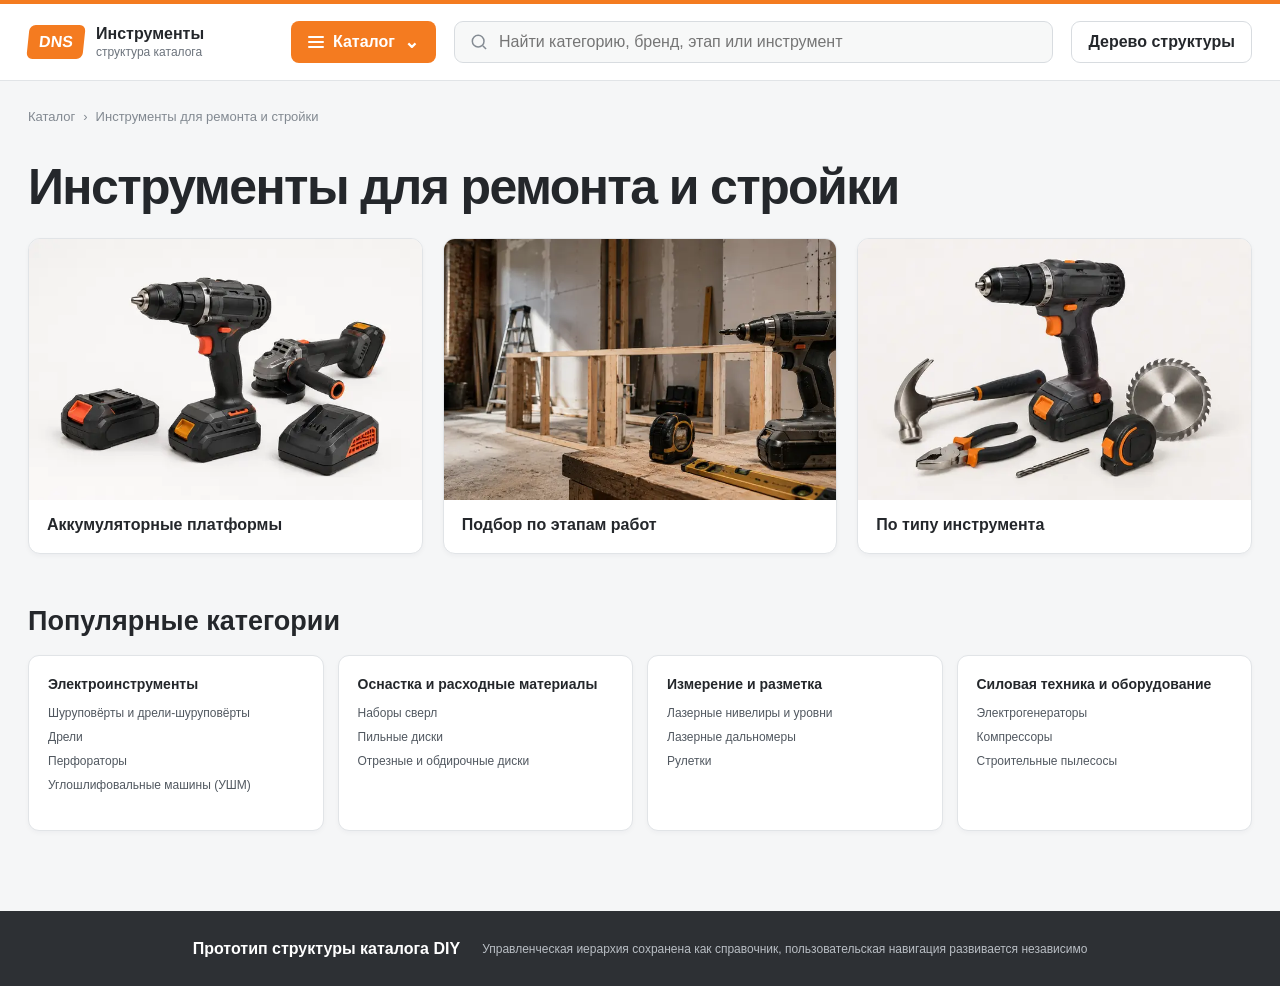
==== commit 442345e5: "Add files via upload" ====
--- a/OPEN-SITE.html
+++ b/OPEN-SITE.html
@@ -4,7 +4,7 @@
   <meta charset="utf-8" />
   <meta name="viewport" content="width=device-width, initial-scale=1" />
   <meta name="color-scheme" content="light" />
-  <title>Инструменты для ремонта и стройки — структура каталога V16</title>
+  <title>Инструменты для ремонта и стройки — структура каталога V18</title>
   <style>:root {
   --orange: #f47b20;
   --orange-dark: #d9610b;
@@ -297,13370 +297,26 @@
 @media (prefers-reduced-motion: reduce) {
   *, *::before, *::after { scroll-behavior: auto !important; transition: none !important; }
 }
+
+/* Fast bootstrap: compact non-blocking status shown only before the full app is ready. */
+.bootstrap-progress {
+  margin: 0 0 14px;
+  padding: 10px 14px;
+  border-radius: 10px;
+  background: #f5f6f7;
+  color: #5c626a;
+  font-size: 14px;
+}
 </style>
+  <link rel="preload" as="image" href="assets/generated/phase-01/entry-01-accumulator-platforms.webp" />
+  <link rel="preload" as="image" href="assets/generated/stages/selection-by-work-stages.webp" />
+  <link rel="preload" as="image" href="assets/generated/phase-01/entry-03-tool-types.webp" />
 </head>
 <body>
-  <div id="root"><main class="loading-card"><h1>Загрузка структуры каталога…</h1></main></div>
-  <script>window.CATALOG_DATA_V2 = {
-  "meta": {
-    "title": "Инструмент и стройка",
-    "sourcePage": "https://www.dns-shop.ru/catalog/17a9c2a316404e77/instrument-i-strojka/",
-    "sourceCache": "dns_category_cache.json",
-    "sourceFinalPageCount": 242,
-    "categoryCount": 173,
-    "stageCount": 9,
-    "projectCount": 14,
-    "directLinkCount": 173,
-    "excludedSourceCategories": [
-      "Домкраты гидравлические",
-      "Домкраты механические",
-      "Кувалды и кирки",
-      "Ломы, монтировки и гвоздодеры",
-      "Плиткорез",
-      "Пылеулавливающий кожух",
-      "Струбцины",
-      "Тиски",
-      "Топор",
-      "Труборезы",
-      "Шаблоны для сверления и бурения",
-      "Шлифмашина по бетону"
-    ]
-  },
-  "popular": [
-    "17a9c6ec16404e77",
-    "17a9c58016404e77",
-    "17a9c5e816404e77",
-    "17a9c94316404e77",
-    "17a9cbf716404e77",
-    "17aa321816404e77",
-    "17a9d26216404e77",
-    "17a9d43d16404e77"
-  ],
-  "typeBlocks": [
-    {
-      "id": 1,
-      "name": "Аккумуляторные инструменты",
-      "url": "https://www.dns-shop.ru/catalog/7318cfd2c8097fd7/akkumulatornye-instrumenty/",
-      "status": "unchanged",
-      "groups": [
-        {
-          "name": "Аккумуляторные платформы",
-          "url": "https://www.dns-shop.ru/catalog/3bfdd0eef3b95444/akkumulatornye-platformy/",
-          "children": [
-            {
-              "name": "FinePower OneBase20 (35+ категорий)",
-              "url": "https://www.dns-shop.ru/catalog/04d4b435765f6764/finepower-onebase20-35-kategorij/",
-              "children": [
-                {
-                  "name": "Аккумуляторы FinePower OneBase20",
-                  "url": "https://www.dns-shop.ru/catalog/recipe/55793cab2956bcc8/akkumulatory-finepower-onebase20/",
-                  "children": []
-                },
-                {
-                  "name": "Зарядные устройства FinePower OneBase20",
-                  "url": "https://www.dns-shop.ru/catalog/recipe/838af52c15f30f6b/zaradnye-ustrojstva-finepower-onebase20/",
-                  "children": []
-                },
-                {
-                  "name": "Наборы аккумуляторов и зарядных устройств FinePower OneBase20",
-                  "url": "https://www.dns-shop.ru/catalog/recipe/39a895545f6f88b4/nabory-akkumulatorov-i-zaradnyh-ustrojstv-finepower-onebase20/",
-                  "children": []
-                },
-                {
-                  "name": "Дрели-шуруповерты FinePower OneBase20",
-                  "url": "https://www.dns-shop.ru/catalog/recipe/7fd62493d01ed207/dreli-surupoverty-finepower-onebase20/",
-                  "children": []
-                },
-                {
-                  "name": "Перфораторы FinePower OneBase20",
-                  "url": "https://www.dns-shop.ru/catalog/recipe/d45125bf2312b235/perforatory-finepower-onebase20/",
-                  "children": []
-                },
-                {
-                  "name": "Углошлифовальные машины FinePower OneBase20",
-                  "url": "https://www.dns-shop.ru/catalog/recipe/480fc61f1f872b29/ugloslifovalnye-masiny-finepower-onebase20/",
-                  "children": []
-                },
-                {
-                  "name": "Опрыскиватели FinePower OneBase20",
-                  "url": "https://www.dns-shop.ru/catalog/recipe/3475a05f98c6aee8/opryskivateli-finepower-onebase20/",
-                  "children": []
-                },
-                {
-                  "name": "Cтроительные пылесосы FinePower OneBase20",
-                  "url": "https://www.dns-shop.ru/catalog/recipe/a6fa522b6c35e427/ctroitelnye-pylesosy-finepower-onebase20/",
-                  "children": []
-                },
-                {
-                  "name": "Снегоуборщики FinePower OneBase20",
-                  "url": "https://www.dns-shop.ru/catalog/recipe/b13b80497cf9411d/snegouborsiki-finepower-onebase20/",
-                  "children": []
-                },
-                {
-                  "name": "Строительные фонари FinePower OneBase20",
-                  "url": "https://www.dns-shop.ru/catalog/recipe/1ae222239d475ad0/stroitelnye-fonari-finepower-onebase20/",
-                  "children": []
-                },
-                {
-                  "name": "Пилы дисковые FinePower OneBase20",
-                  "url": "https://www.dns-shop.ru/catalog/recipe/e3ce77a97713731d/pily-diskovye-finepower-onebase20/",
-                  "children": []
-                },
-                {
-                  "name": "Сабельные пилы FinePower OneBase20",
-                  "url": "https://www.dns-shop.ru/catalog/recipe/6644ccb8569b60be/sabelnye-pily-finepower-onebase20/",
-                  "children": []
-                },
-                {
-                  "name": "Электро-лобзики FinePower OneBase20",
-                  "url": "https://www.dns-shop.ru/catalog/recipe/98d922e2c6d060eb/elektro-lobziki-finepower-onebase20/",
-                  "children": []
-                },
-                {
-                  "name": "Гайковерты FinePower OneBase20",
-                  "url": "https://www.dns-shop.ru/catalog/recipe/70816b6f7e6e0f69/gajkoverty-finepower-onebase20/",
-                  "children": []
-                },
-                {
-                  "name": "Воздуходувки FinePower OneBase20",
-                  "url": "https://www.dns-shop.ru/catalog/recipe/d6305b8234328912/vozduhoduvki-finepower-onebase20/",
-                  "children": []
-                },
-                {
-                  "name": "Секаторы FinePower OneBase20",
-                  "url": "https://www.dns-shop.ru/catalog/recipe/ef1f7f91efce3d20/sekatory-finepower-onebase20/",
-                  "children": []
-                },
-                {
-                  "name": "Фены технические FinePower OneBase20",
-                  "url": "https://www.dns-shop.ru/catalog/recipe/223871bef1da01d1/feny-tehniceskie-finepower-onebase20/",
-                  "children": []
-                },
-                {
-                  "name": "Газонокосилки FinePower OneBase20",
-                  "url": "https://www.dns-shop.ru/catalog/recipe/3ee99b6f568a417b/gazonokosilki-finepower-onebase20/",
-                  "children": []
-                },
-                {
-                  "name": "Кусторезы FinePower OneBase20",
-                  "url": "https://www.dns-shop.ru/catalog/recipe/4dc0a81fd13db03f/kustorezy-finepower-onebase20/",
-                  "children": []
-                },
-                {
-                  "name": "Садовые ножницы FinePower OneBase20",
-                  "url": "https://www.dns-shop.ru/catalog/recipe/5d5bf2090a85654b/sadovye-noznicy-finepower-onebase20/",
-                  "children": []
-                },
-                {
-                  "name": "Цепные пилы FinePower OneBase20",
-                  "url": "https://www.dns-shop.ru/catalog/recipe/578c37e273978412/cepnye-pily-finepower-onebase20/",
-                  "children": []
-                },
-                {
-                  "name": "Эксцентриковые шлифовальные машины FinePower OneBase20",
-                  "url": "https://www.dns-shop.ru/catalog/recipe/5e45bfd8dcde64d2/ekscentrikovye-slifovalnye-masiny-finepower-onebase20/",
-                  "children": []
-                },
-                {
-                  "name": "Винтоверты FinePower OneBase20",
-                  "url": "https://www.dns-shop.ru/catalog/recipe/6d4965f661218568/vintoverty-finepower-onebase20/",
-                  "children": []
-                },
-                {
-                  "name": "Клеевые пистолеты FinePower OneBase20",
-                  "url": "https://www.dns-shop.ru/catalog/recipe/8034aab53877836b/kleevye-pistolety-finepower-onebase20/",
-                  "children": []
-                },
-                {
-                  "name": "Степлеры FinePower OneBase20",
-                  "url": "https://www.dns-shop.ru/catalog/recipe/93eb80c7c771ca41/steplery-finepower-onebase20/",
-                  "children": []
-                },
-                {
-                  "name": "Триммеры садовые FinePower OneBase20",
-                  "url": "https://www.dns-shop.ru/catalog/recipe/d6643cbafe4e545e/trimmery-sadovye-finepower-onebase20/",
-                  "children": []
-                },
-                {
-                  "name": "Краскораспылители FinePower OneBase20",
-                  "url": "https://www.dns-shop.ru/catalog/recipe/fefba3ae65140ab1/kraskoraspyliteli-finepower-onebase20/",
-                  "children": []
-                },
-                {
-                  "name": "Насосы FinePower OneBase20",
-                  "url": "https://www.dns-shop.ru/catalog/recipe/0e0112be91253f34/nasosy-finepower-onebase20/",
-                  "children": []
-                },
-                {
-                  "name": "Пистолеты для герметика FinePower OneBase20",
-                  "url": "https://www.dns-shop.ru/catalog/recipe/8e189679f7aa45f3/pistolety-dla-germetika-finepower-onebase20/",
-                  "children": []
-                },
-                {
-                  "name": "Заточные станки FinePower OneBase20",
-                  "url": "https://www.dns-shop.ru/catalog/recipe/4968e4701a1e46aa/zatocnye-stanki-finepower-onebase20/",
-                  "children": []
-                },
-                {
-                  "name": "Компрессоры для шин FinePower OneBase20",
-                  "url": "https://www.dns-shop.ru/catalog/recipe/1a8eb397deed0742/kompressory-dla-sin-finepower-onebase20/",
-                  "children": []
-                },
-                {
-                  "name": "Аккумуляторные мойки FinePower OneBase20",
-                  "url": "https://www.dns-shop.ru/catalog/recipe/9dfd387b476dfe6a/akkumulatornye-mojki-finepower-onebase20/",
-                  "children": []
-                },
-                {
-                  "name": "Культиваторы FinePower OneBase20",
-                  "url": "https://www.dns-shop.ru/catalog/recipe/de709586587efbe8/kultivatory-finepower-onebase20/",
-                  "children": []
-                },
-                {
-                  "name": "Высоторезы FinePower OneBase20",
-                  "url": "https://www.dns-shop.ru/catalog/recipe/5c60e0f36902ddc8/vysotorezy-finepower-onebase20/",
-                  "children": []
-                },
-                {
-                  "name": "Полировальные машины Finepower OneBase20",
-                  "url": "https://www.dns-shop.ru/catalog/recipe/20b5bbe4c7f891eb/polirovalnye-masiny-finepower-onebase20/",
-                  "children": []
-                },
-                {
-                  "name": "Ручные пылесосы FinePower OneBase20",
-                  "url": "https://www.dns-shop.ru/catalog/recipe/f940ec98926ec58c/rucnye-pylesosy-finepower-onebase20/",
-                  "children": []
-                },
-                {
-                  "name": "Электрорубанки FinePower OneBase20",
-                  "url": "https://www.dns-shop.ru/catalog/recipe/898009a1c1679067/elektrorubanki-finepower-onebase20/",
-                  "children": []
-                },
-                {
-                  "name": "Дрели-миксеры FinePower OneBase20",
-                  "url": "https://www.dns-shop.ru/catalog/recipe/f16ddddf64ebdbe3/dreli-miksery-finepower-onebase20/",
-                  "children": []
-                },
-                {
-                  "name": "Фрезеры FinePower OneBase20",
-                  "url": "https://www.dns-shop.ru/catalog/recipe/2d2a5bab56cd171c/frezery-finepower-onebase20/",
-                  "children": []
-                }
-              ]
-            },
-            {
-              "name": "FinePower OneBase12 (8+ категорий)",
-              "url": "https://www.dns-shop.ru/catalog/4d2ccb22c3159226/finepower-onebase12-8-kategorij/",
-              "children": [
-                {
-                  "name": "Аккумуляторы FinePower OneBase12",
-                  "url": "https://www.dns-shop.ru/catalog/recipe/e7081d870d2db26e/akkumulatory-finepower-onebase12/",
-                  "children": []
-                },
-                {
-                  "name": "Зарядные устройства для аккумуляторов FinePower OneBase12",
-                  "url": "https://www.dns-shop.ru/catalog/recipe/91394452881e59ff/zaradnye-ustrojstva-dla-akkumulatorov-finepower-onebase12/",
-                  "children": []
-                },
-                {
-                  "name": "Сабельные пилы FinePower OneBase12",
-                  "url": "https://www.dns-shop.ru/catalog/recipe/11225829cac5242d/sabelnye-pily-finepower-onebase12/",
-                  "children": []
-                },
-                {
-                  "name": "Реноваторы FinePower OneBase12",
-                  "url": "https://www.dns-shop.ru/catalog/recipe/2fb9fb1d3804ba13/renovatory-finepower-onebase12/",
-                  "children": []
-                },
-                {
-                  "name": "Дрели-шуруповерты FinePower OneBase12",
-                  "url": "https://www.dns-shop.ru/catalog/recipe/17966dc49caac1ef/dreli-surupoverty-finepower-onebase12/",
-                  "children": []
-                },
-                {
-                  "name": "Винтоверты FinePower OneBase12",
-                  "url": "https://www.dns-shop.ru/catalog/recipe/53cc24dffd754ca8/vintoverty-finepower-onebase12/",
-                  "children": []
-                },
-                {
-                  "name": "Строительные фонари FinePower OneBase12",
-                  "url": "https://www.dns-shop.ru/catalog/recipe/25b6a05dc2ecc1da/stroitelnye-fonari-finepower-onebase12/",
-                  "children": []
-                },
-                {
-                  "name": "Углошлифовальные машины FinePower OneBase12",
-                  "url": "https://www.dns-shop.ru/catalog/recipe/d72a14da25a55e32/ugloslifovalnye-masiny-finepower-onebase12/",
-                  "children": []
-                },
-                {
-                  "name": "Гайковерты FinePower OneBase12",
-                  "url": "https://www.dns-shop.ru/catalog/recipe/b31cfca108521f24/gajkoverty-finepower-onebase12/",
-                  "children": []
-                },
-                {
-                  "name": "Цепные пилы FinePower OneBase12",
-                  "url": "https://www.dns-shop.ru/catalog/recipe/0ea8a951d7f9dfd8/cepnye-pily-finepower-onebase12/",
-                  "children": []
-                }
-              ]
-            },
-            {
-              "name": "Makita LXT 18V (27+ категорий)",
-              "url": "https://www.dns-shop.ru/catalog/2e7f976bf3bf471f/makita-lxt-18v-27-kategorij/",
-              "children": [
-                {
-                  "name": "Аккумуляторы Makita LXT 18V",
-                  "url": "https://www.dns-shop.ru/catalog/recipe/52215de257d1fc13/akkumulatory-makita-lxt-18v/",
-                  "children": []
-                },
-                {
-                  "name": "Зарядные устройства Makita LXT 18V",
-                  "url": "https://www.dns-shop.ru/catalog/recipe/07e75d2fb20dd901/zaradnye-ustrojstva-makita-lxt-18v/",
-                  "children": []
-                },
-                {
-                  "name": "Наборы аккумуляторов с зарядным устройством Makita LXT 18V",
-                  "url": "https://www.dns-shop.ru/catalog/recipe/779c6d7296324dfc/nabory-akkumulatorov-s-zaradnym-ustrojstvom-makita-lxt-18v/",
-                  "children": []
-                },
-                {
-                  "name": "Дрели-шуруповерты Makita LXT 18V",
-                  "url": "https://www.dns-shop.ru/catalog/recipe/e5927a1b6fab706f/dreli-surupoverty-makita-lxt-18v/",
-                  "children": []
-                },
-                {
-                  "name": "Перфораторы Makita LXT 18V",
-                  "url": "https://www.dns-shop.ru/catalog/recipe/7b98ab9dab663d3f/perforatory-makita-lxt-18v/",
-                  "children": []
-                },
-                {
-                  "name": "Реноваторы Makita LXT 18V",
-                  "url": "https://www.dns-shop.ru/catalog/recipe/0d3e3eaa640222d6/renovatory-makita-lxt-18v/",
-                  "children": []
-                },
-                {
-                  "name": "Прямые шлифовальные машины Makita LXT 18V",
-                  "url": "https://www.dns-shop.ru/catalog/recipe/4b7614118442cde9/pramye-slifovalnye-masiny-makita-lxt-18v/",
-                  "children": []
-                },
-                {
-                  "name": "Пилы дисковые Makita LXT 18V",
-                  "url": "https://www.dns-shop.ru/catalog/recipe/ab0b55e764742ec3/pily-diskovye-makita-lxt-18v/",
-                  "children": []
-                },
-                {
-                  "name": "Сабельные пилы Makita LXT 18V",
-                  "url": "https://www.dns-shop.ru/catalog/recipe/bdd5e2d57bd10ac0/sabelnye-pily-makita-lxt-18v/",
-                  "children": []
-                },
-                {
-                  "name": "Электро-лобзики Makita LXT 18V",
-                  "url": "https://www.dns-shop.ru/catalog/recipe/21327f2f323f0d58/elektro-lobziki-makita-lxt-18v/",
-                  "children": []
-                },
-                {
-                  "name": "Гайковерты Makita LXT 18V",
-                  "url": "https://www.dns-shop.ru/catalog/recipe/ba9abebb36501907/gajkoverty-makita-lxt-18v/",
-                  "children": []
-                },
-                {
-                  "name": "Углошлифовальные машины Makita LXT 18V",
-                  "url": "https://www.dns-shop.ru/catalog/recipe/920d255d132b7e2e/ugloslifovalnye-masiny-makita-lxt-18v/",
-                  "children": []
-                },
-                {
-                  "name": "Электрорубанки Makita LXT 18V",
-                  "url": "https://www.dns-shop.ru/catalog/recipe/e80999597a21a514/elektrorubanki-makita-lxt-18v/",
-                  "children": []
-                },
-                {
-                  "name": "Газонокосилки Makita LXT 18V",
-                  "url": "https://www.dns-shop.ru/catalog/recipe/d0b62772e75f5944/gazonokosilki-makita-lxt-18v/",
-                  "children": []
-                },
-                {
-                  "name": "Строительные пылесосы Makita LXT 18V",
-                  "url": "https://www.dns-shop.ru/catalog/recipe/a10b891047b4da5a/stroitelnye-pylesosy-makita-lxt-18v/",
-                  "children": []
-                },
-                {
-                  "name": "Цепные пилы Makita LXT 18V",
-                  "url": "https://www.dns-shop.ru/catalog/recipe/12323c32aa5a90ef/cepnye-pily-makita-lxt-18v/",
-                  "children": []
-                },
-                {
-                  "name": "Эксцентриковые шлифовальные машины Makita LXT 18V",
-                  "url": "https://www.dns-shop.ru/catalog/recipe/56570ac15f398467/ekscentrikovye-slifovalnye-masiny-makita-lxt-18v/",
-                  "children": []
-                },
-                {
-                  "name": "Кусторезы Makita LXT 18V",
-                  "url": "https://www.dns-shop.ru/catalog/recipe/98ab4436b79e6ae9/kustorezy-makita-lxt-18v/",
-                  "children": []
-                },
-                {
-                  "name": "Садовые ножницы Makita LXT 18V",
-                  "url": "https://www.dns-shop.ru/catalog/recipe/16e51f5d17751141/sadovye-noznicy-makita-lxt-18v/",
-                  "children": []
-                },
-                {
-                  "name": "Высоторезы Makita LXT 18V",
-                  "url": "https://www.dns-shop.ru/catalog/recipe/cc50aa6db1c468df/vysotorezy-makita-lxt-18v/",
-                  "children": []
-                },
-                {
-                  "name": "Опрыскиватели садовые",
-                  "url": "https://www.dns-shop.ru/catalog/recipe/648e1a1b670626ca/opryskivateli-sadovye/",
-                  "children": []
-                },
-                {
-                  "name": "Мойки аккумуляторные Makita LXT 18V",
-                  "url": "https://www.dns-shop.ru/catalog/recipe/36e9db69695ee303/mojki-akkumulatornye-makita-lxt-18v/",
-                  "children": []
-                },
-                {
-                  "name": "Триммеры садовые Makita LXT 18V",
-                  "url": "https://www.dns-shop.ru/catalog/recipe/ecc7a1843422d4dd/trimmery-sadovye-makita-lxt-18v/",
-                  "children": []
-                },
-                {
-                  "name": "Фрезеры Makita LXT 18V",
-                  "url": "https://www.dns-shop.ru/catalog/recipe/cc058ffae7c93989/frezery-makita-lxt-18v/",
-                  "children": []
-                },
-                {
-                  "name": "Воздуходувки Makita LXT 18V",
-                  "url": "https://www.dns-shop.ru/catalog/recipe/8e52e7d61c6b2901/vozduhoduvki-makita-lxt-18v/",
-                  "children": []
-                },
-                {
-                  "name": "Винтоверты Makita LXT 18V",
-                  "url": "https://www.dns-shop.ru/catalog/recipe/6d9674578a418012/vintoverty-makita-lxt-18v/",
-                  "children": []
-                },
-                {
-                  "name": "Фены технические Makita LXT 18V",
-                  "url": "https://www.dns-shop.ru/catalog/recipe/fb2c06c8672810d7/feny-tehniceskie-makita-lxt-18v/",
-                  "children": []
-                },
-                {
-                  "name": "Виброшлифовальные машины Makita LXT 18V",
-                  "url": "https://www.dns-shop.ru/catalog/recipe/7847be19366c0fc4/vibroslifovalnye-masiny-makita-lxt-18v/",
-                  "children": []
-                }
-              ]
-            },
-            {
-              "name": "Makita CXT 12V (12+ категорий)",
-              "url": "https://www.dns-shop.ru/catalog/9f1a4d139648dad4/makita-cxt-12v-12-kategorij/",
-              "children": [
-                {
-                  "name": "Аккумуляторы Makita CXT 12V",
-                  "url": "https://www.dns-shop.ru/catalog/recipe/f9ef07c13dcce880/akkumulatory-makita-cxt-12v/",
-                  "children": []
-                },
-                {
-                  "name": "Дрели-шуруповерты Makita CXT 12V",
-                  "url": "https://www.dns-shop.ru/catalog/recipe/c9c2defd083fc76c/dreli-surupoverty-makita-cxt-12v/",
-                  "children": []
-                },
-                {
-                  "name": "Винтоверты CXT 12V",
-                  "url": "https://www.dns-shop.ru/catalog/recipe/671bbef3aee95801/vintoverty-cxt-12v/",
-                  "children": []
-                },
-                {
-                  "name": "Перфораторы Makita CXT 12V",
-                  "url": "https://www.dns-shop.ru/catalog/recipe/0a99aa85b34dbe37/perforatory-makita-cxt-12v/",
-                  "children": []
-                },
-                {
-                  "name": "Реноваторы Makita CXT 12V",
-                  "url": "https://www.dns-shop.ru/catalog/recipe/0d858c80d275961a/renovatory-makita-cxt-12v/",
-                  "children": []
-                },
-                {
-                  "name": "Пилы дисковые Makita CXT 12V",
-                  "url": "https://www.dns-shop.ru/catalog/recipe/a1c8b47c2e775c1b/pily-diskovye-makita-cxt-12v/",
-                  "children": []
-                },
-                {
-                  "name": "Сабельные пилы Makita CXT 12V",
-                  "url": "https://www.dns-shop.ru/catalog/recipe/b9dac528f56c5ddc/sabelnye-pily-makita-cxt-12v/",
-                  "children": []
-                },
-                {
-                  "name": "Цепные пилы Makita CXT 12V",
-                  "url": "https://www.dns-shop.ru/catalog/recipe/fbfff9c554ba1bde/cepnye-pily-makita-cxt-12v/",
-                  "children": []
-                },
-                {
-                  "name": "Электро-лобзики Makita CXT 12V",
-                  "url": "https://www.dns-shop.ru/catalog/recipe/62f1a53f5975ad20/elektro-lobziki-makita-cxt-12v/",
-                  "children": []
-                },
-                {
-                  "name": "Гайковерты Makita CXT 12V",
-                  "url": "https://www.dns-shop.ru/catalog/recipe/48acdaaefb0f74ac/gajkoverty-makita-cxt-12v/",
-                  "children": []
-                },
-                {
-                  "name": "Дрели Makita CXT 12V",
-                  "url": "https://www.dns-shop.ru/catalog/recipe/76295d2ff1dc2bf5/dreli-makita-cxt-12v/",
-                  "children": []
-                },
-                {
-                  "name": "Триммеры садовые Makita CXT 12V",
-                  "url": "https://www.dns-shop.ru/catalog/recipe/3302fac64b0c0d7e/trimmery-sadovye-makita-cxt-12v/",
-                  "children": []
-                },
-                {
-                  "name": "Садовые ножницы Makita CXT 12V",
-                  "url": "https://www.dns-shop.ru/catalog/recipe/bb96bd1f50144e9f/sadovye-noznicy-makita-cxt-12v/",
-                  "children": []
-                }
-              ]
-            },
-            {
-              "name": "Makita XGT 40V (15+ категорий)",
-              "url": "https://www.dns-shop.ru/catalog/7d375f9f6661b07e/makita-xgt-40v-15-kategorij/",
-              "children": [
-                {
-                  "name": "Аккумуляторы Makita XGT 40V",
-                  "url": "https://www.dns-shop.ru/catalog/recipe/96a43760405aedb7/akkumulatory-makita-xgt-40v/",
-                  "children": []
-                },
-                {
-                  "name": "Кусторезы Makita XGT 40V",
-                  "url": "https://www.dns-shop.ru/catalog/recipe/58bfefb1634b5a6b/kustorezy-makita-xgt-40v/",
-                  "children": []
-                },
-                {
-                  "name": "Дрели-шуруповерты Makita XGT 40V",
-                  "url": "https://www.dns-shop.ru/catalog/recipe/17cc4795cc1c734d/dreli-surupoverty-makita-xgt-40v/",
-                  "children": []
-                },
-                {
-                  "name": "Цепные пилы Makita XGT 40V",
-                  "url": "https://www.dns-shop.ru/catalog/recipe/1f0374633b677a80/cepnye-pily-makita-xgt-40v/",
-                  "children": []
-                },
-                {
-                  "name": "Воздуходувки Makita XGT 40V",
-                  "url": "https://www.dns-shop.ru/catalog/recipe/c0481b02e3049ec9/vozduhoduvki-makita-xgt-40v/",
-                  "children": []
-                },
-                {
-                  "name": "Электрорубанки аккумуляторные Makita XGT 40V",
-                  "url": "https://www.dns-shop.ru/catalog/recipe/6e97538e7bcc20aa/elektrorubanki-akkumulatornye-makita-xgt-40v/",
-                  "children": []
-                },
-                {
-                  "name": "Перфораторы Makita XGT 40V",
-                  "url": "https://www.dns-shop.ru/catalog/recipe/9b7acd8dad6d8cff/perforatory-makita-xgt-40v/",
-                  "children": []
-                },
-                {
-                  "name": "Винтоверты Makita XGT 40V",
-                  "url": "https://www.dns-shop.ru/catalog/recipe/a92a852e2d249393/vintoverty-makita-xgt-40v/",
-                  "children": []
-                },
-                {
-                  "name": "Гайковерты Makita XGT 40V",
-                  "url": "https://www.dns-shop.ru/catalog/recipe/506513875542dd1b/gajkoverty-makita-xgt-40v/",
-                  "children": []
-                },
-                {
-                  "name": "Триммеры садовые Makita XGT 40V",
-                  "url": "https://www.dns-shop.ru/catalog/recipe/e741da099b4d399d/trimmery-sadovye-makita-xgt-40v/",
-                  "children": []
-                },
-                {
-                  "name": "Пилы торцовочные Makita XGT 40V",
-                  "url": "https://www.dns-shop.ru/catalog/recipe/cfe214744f7dc3ec/pily-torcovocnye-makita-xgt-40v/",
-                  "children": []
-                },
-                {
-                  "name": "Сабельные пилы Makita XGT 40V",
-                  "url": "https://www.dns-shop.ru/catalog/recipe/c717b01de5da5fd6/sabelnye-pily-makita-xgt-40v/",
-                  "children": []
-                },
-                {
-                  "name": "Углошлифовальные машины Makita XGT 40V",
-                  "url": "https://www.dns-shop.ru/catalog/recipe/7240ff87b8f2eb21/ugloslifovalnye-masiny-makita-xgt-40v/",
-                  "children": []
-                },
-                {
-                  "name": "Газонокосилки Makita XGT 40V",
-                  "url": "https://www.dns-shop.ru/catalog/recipe/8895eedfbdfe6835/gazonokosilki-makita-xgt-40v/",
-                  "children": []
-                },
-                {
-                  "name": "Пилы дисковые Makita XGT 40V",
-                  "url": "https://www.dns-shop.ru/catalog/recipe/8bcbd32d27b06463/pily-diskovye-makita-xgt-40v/",
-                  "children": []
-                },
-                {
-                  "name": "Высоторезы Makita XGT 40V",
-                  "url": "https://www.dns-shop.ru/catalog/recipe/20b3e930182f18f3/vysotorezy-makita-xgt-40v/",
-                  "children": []
-                },
-                {
-                  "name": "Строительные пылесосы Makita XGT 40V",
-                  "url": "https://www.dns-shop.ru/catalog/recipe/0227ebe60b19e744/stroitelnye-pylesosy-makita-xgt-40v/",
-                  "children": []
-                }
-              ]
-            },
-            {
-              "name": "Worx PowerShare 20V (15+ категорий)",
-              "url": "https://www.dns-shop.ru/catalog/04f1a762acda170b/worx-powershare-20v-15-kategorij/",
-              "children": [
-                {
-                  "name": "Аккумуляторы Worx PowerShare 20V",
-                  "url": "https://www.dns-shop.ru/catalog/recipe/7d9149cc04443c80/akkumulatory-worx-powershare-20v/",
-                  "children": []
-                },
-                {
-                  "name": "Зарядные устройства Worx PowerShare 20V",
-                  "url": "https://www.dns-shop.ru/catalog/recipe/e88d61653b1ec6bd/zaradnye-ustrojstva-worx-powershare-20v/",
-                  "children": []
-                },
-                {
-                  "name": "Дрели-шуруповерты Worx PowerShare 20V",
-                  "url": "https://www.dns-shop.ru/catalog/recipe/c5d5e6537bf02443/dreli-surupoverty-worx-powershare-20v/",
-                  "children": []
-                },
-                {
-                  "name": "Пилы дисковые Worx PowerShare 20V",
-                  "url": "https://www.dns-shop.ru/catalog/recipe/4ad436444e038b56/pily-diskovye-worx-powershare-20v/",
-                  "children": []
-                },
-                {
-                  "name": "Перфораторы Worx PowerShare 20V",
-                  "url": "https://www.dns-shop.ru/catalog/recipe/e8f7b6297cbd9085/perforatory-worx-powershare-20v/",
-                  "children": []
-                },
-                {
-                  "name": "Углошлифовальные машины Worx PowerShare 20V",
-                  "url": "https://www.dns-shop.ru/catalog/recipe/6c1c9693c47a72ba/ugloslifovalnye-masiny-worx-powershare-20v/",
-                  "children": []
-                },
-                {
-                  "name": "Винтоверты Worx PowerShare 20V",
-                  "url": "https://www.dns-shop.ru/catalog/recipe/f7ebddc20ad5af0e/vintoverty-worx-powershare-20v/",
-                  "children": []
-                },
-                {
-                  "name": "Гайковерты Worx PowerShare 20V",
-                  "url": "https://www.dns-shop.ru/catalog/recipe/ef52a93ae1339aab/gajkoverty-worx-powershare-20v/",
-                  "children": []
-                },
-                {
-                  "name": "Цепные пилы Worx PowerShare 20V",
-                  "url": "https://www.dns-shop.ru/catalog/recipe/ca865820705100b9/cepnye-pily-worx-powershare-20v/",
-                  "children": []
-                },
-                {
-                  "name": "Электро-лобзики Worx PowerShare 20V",
-                  "url": "https://www.dns-shop.ru/catalog/recipe/b214479a3f2c31fc/elektro-lobziki-worx-powershare-20v/",
-                  "children": []
-                },
-                {
-                  "name": "Сабельные пилы Worx PowerShare 20V",
-                  "url": "https://www.dns-shop.ru/catalog/recipe/ab1cc70b818309c6/sabelnye-pily-worx-powershare-20v/",
-                  "children": []
-                },
-                {
-                  "name": "Виброшлифовальные машины Worx PowerShare 20V",
-                  "url": "https://www.dns-shop.ru/catalog/recipe/32f9f38a6a19f203/vibroslifovalnye-masiny-worx-powershare-20v/",
-                  "children": []
-                }
-              ]
-            },
-            {
-              "name": "CAT 1 for All 18V (20+ категорий)",
-              "url": "https://www.dns-shop.ru/catalog/b504ee836a9df6b1/cat-1-for-all-18v-20-kategorij/",
-              "children": [
-                {
-                  "name": "Аккумуляторы CAT 1 for All 18V",
-                  "url": "https://www.dns-shop.ru/catalog/recipe/1702987aa6db625f/akkumulatory-cat-1-for-all-18v/",
-                  "children": []
-                },
-                {
-                  "name": "Зарядные устройства CAT 1 for All 18V",
-                  "url": "https://www.dns-shop.ru/catalog/recipe/6bd10218db9cddea/zaradnye-ustrojstva-cat-1-for-all-18v/",
-                  "children": []
-                },
-                {
-                  "name": "Наборы аккумуляторов с зарядным устройством CAT 1 for All 18V",
-                  "url": "https://www.dns-shop.ru/catalog/recipe/2fae84eb0ae249c6/nabory-akkumulatorov-s-zaradnym-ustrojstvom-cat-1-for-all-18v/",
-                  "children": []
-                },
-                {
-                  "name": "Винтоверты CAT 1 for All 18V",
-                  "url": "https://www.dns-shop.ru/catalog/recipe/de04cb9956142340/vintoverty-cat-1-for-all-18v/",
-                  "children": []
-                },
-                {
-                  "name": "Реноваторы CAT 1 for All 18V",
-                  "url": "https://www.dns-shop.ru/catalog/recipe/0f3f19d3b44ab951/renovatory-cat-1-for-all-18v/",
-                  "children": []
-                },
-                {
-                  "name": "Пилы дисковые CAT 1 for All 18V",
-                  "url": "https://www.dns-shop.ru/catalog/recipe/73b6853f6815a292/pily-diskovye-cat-1-for-all-18v/",
-                  "children": []
-                },
-                {
-                  "name": "Электрорубанки CAT 1 for All 18V",
-                  "url": "https://www.dns-shop.ru/catalog/recipe/6af8de66b6bb13a0/elektrorubanki-cat-1-for-all-18v/",
-                  "children": []
-                },
-                {
-                  "name": "Электро-лобзики CAT 1 for All 18V",
-                  "url": "https://www.dns-shop.ru/catalog/recipe/12d4fbf9d9604334/elektro-lobziki-cat-1-for-all-18v/",
-                  "children": []
-                },
-                {
-                  "name": "Сабельные пилы CAT 1 for All 18V",
-                  "url": "https://www.dns-shop.ru/catalog/recipe/7264b020e0e8c779/sabelnye-pily-cat-1-for-all-18v/",
-                  "children": []
-                },
-                {
-                  "name": "Воздуходувки CAT 1 for All 18V",
-                  "url": "https://www.dns-shop.ru/catalog/recipe/a171586631cd7834/vozduhoduvki-cat-1-for-all-18v/",
-                  "children": []
-                },
-                {
-                  "name": "Газонокосилки CAT 1 for All 18V",
-                  "url": "https://www.dns-shop.ru/catalog/recipe/a682126fe4dab9c9/gazonokosilki-cat-1-for-all-18v/",
-                  "children": []
-                },
-                {
-                  "name": "Кусторезы CAT 1 for All 18V",
-                  "url": "https://www.dns-shop.ru/catalog/recipe/5da2cafb7a67443d/kustorezy-cat-1-for-all-18v/",
-                  "children": []
-                },
-                {
-                  "name": "Строительные фонари CAT 1 for All 18V",
-                  "url": "https://www.dns-shop.ru/catalog/recipe/d10dfa0eafec624d/stroitelnye-fonari-cat-1-for-all-18v/",
-                  "children": []
-                },
-                {
-                  "name": "Цепные пилы CAT 1 for All 18V",
-                  "url": "https://www.dns-shop.ru/catalog/recipe/d4548251d9e86551/cepnye-pily-cat-1-for-all-18v/",
-                  "children": []
-                },
-                {
-                  "name": "Гайковерты CAT 1 for All 18V",
-                  "url": "https://www.dns-shop.ru/catalog/recipe/510ce03f01399ee4/gajkoverty-cat-1-for-all-18v/",
-                  "children": []
-                },
-                {
-                  "name": "Перфораторы CAT 1 for All 18V",
-                  "url": "https://www.dns-shop.ru/catalog/recipe/904e2c3a67036f52/perforatory-cat-1-for-all-18v/",
-                  "children": []
-                },
-                {
-                  "name": "Триммеры CAT 1 for All 18V",
-                  "url": "https://www.dns-shop.ru/catalog/recipe/5d00c398d560ef79/trimmery-cat-1-for-all-18v/",
-                  "children": []
-                },
-                {
-                  "name": "Углошлифовальные машины CAT 1 for All 18V",
-                  "url": "https://www.dns-shop.ru/catalog/recipe/e10bf1f74483c967/ugloslifovalnye-masiny-cat-1-for-all-18v/",
-                  "children": []
-                },
-                {
-                  "name": "Фрезеры CAT 1 for All 18V",
-                  "url": "https://www.dns-shop.ru/catalog/recipe/7a10d9f375569829/frezery-cat-1-for-all-18v/",
-                  "children": []
-                },
-                {
-                  "name": "Дрели-шуруповерты CAT 1 for All 18V",
-                  "url": "https://www.dns-shop.ru/catalog/recipe/ea0d5550616b99c8/dreli-surupoverty-cat-1-for-all-18v/",
-                  "children": []
-                },
-                {
-                  "name": "Эксцентриковые шлифовальные машины CAT 1 for All 18V",
-                  "url": "https://www.dns-shop.ru/catalog/recipe/a19e7e29c7cd786e/ekscentrikovye-slifovalnye-masiny-cat-1-for-all-18v/",
-                  "children": []
-                }
-              ]
-            },
-            {
-              "name": "Einhell Power X Change 18V (26+ категорий)",
-              "url": "https://www.dns-shop.ru/catalog/4c56cf3c658d66df/einhell-power-x-change-18v-26-kategorij/",
-              "children": [
-                {
-                  "name": "Аккумуляторы Einhell Power X Change 18V",
-                  "url": "https://www.dns-shop.ru/catalog/recipe/58ebb846652affa0/akkumulatory-einhell-power-x-change-18v/",
-                  "children": []
-                },
-                {
-                  "name": "Дрели-шуруповерты Einhell Power X Change 18V",
-                  "url": "https://www.dns-shop.ru/catalog/recipe/990cfa3dab3271dd/dreli-surupoverty-einhell-power-x-change-18v/",
-                  "children": []
-                },
-                {
-                  "name": "Перфораторы Einhell Power X Change 18V",
-                  "url": "https://www.dns-shop.ru/catalog/recipe/bd424a1f4c283276/perforatory-einhell-power-x-change-18v/",
-                  "children": []
-                },
-                {
-                  "name": "Высоторезы Einhell Power X Change 18V",
-                  "url": "https://www.dns-shop.ru/catalog/recipe/a005f7930b8001ba/vysotorezy-einhell-power-x-change-18v/",
-                  "children": []
-                },
-                {
-                  "name": "Виброшлифовальная машина Einhell Power X Change 18V",
-                  "url": "https://www.dns-shop.ru/catalog/recipe/86d6ed14767606ac/vibroslifovalnaa-masina-einhell-power-x-change-18v/",
-                  "children": []
-                },
-                {
-                  "name": "Сабельные пилы Einhell Power X Change 18V",
-                  "url": "https://www.dns-shop.ru/catalog/recipe/65c09f5b2f5792db/sabelnye-pily-einhell-power-x-change-18v/",
-                  "children": []
-                },
-                {
-                  "name": "Дрели-миксеры Einhell Power X Change 18V",
-                  "url": "https://www.dns-shop.ru/catalog/recipe/cacd87dde73bf53d/dreli-miksery-einhell-power-x-change-18v/",
-                  "children": []
-                },
-                {
-                  "name": "Электрорубанки аккумуляторные Einhell Power X Change 18V",
-                  "url": "https://www.dns-shop.ru/catalog/recipe/ef80a193412fc990/elektrorubanki-akkumulatornye-einhell-power-x-change-18v/",
-                  "children": []
-                },
-                {
-                  "name": "Электро-лобзики Einhell Power X Change 18V",
-                  "url": "https://www.dns-shop.ru/catalog/recipe/b6d5985ec75aff28/elektro-lobziki-einhell-power-x-change-18v/",
-                  "children": []
-                },
-                {
-                  "name": "Углошлифовальные машины Einhell Power X Change 18V",
-                  "url": "https://www.dns-shop.ru/catalog/recipe/7320ef5a5e393506/ugloslifovalnye-masiny-einhell-power-x-change-18v/",
-                  "children": []
-                },
-                {
-                  "name": "Эксцентриковые шлифмашины Einhell Power X Change 18V",
-                  "url": "https://www.dns-shop.ru/catalog/recipe/1a9d348844fa44aa/ekscentrikovye-slifmasiny-einhell-power-x-change-18v/",
-                  "children": []
-                },
-                {
-                  "name": "Цепные пилы Einhell Power X Change 18V",
-                  "url": "https://www.dns-shop.ru/catalog/recipe/de9d5fe30d85300d/cepnye-pily-einhell-power-x-change-18v/",
-                  "children": []
-                }
-              ]
-            },
-            {
-              "name": "GreenWorks 24V (14+ категорий)",
-              "url": "https://www.dns-shop.ru/catalog/98a7161702d6481a/greenworks-24v-14-kategorij/",
-              "children": [
-                {
-                  "name": "Аккумуляторы GreenWorks 24V",
-                  "url": "https://www.dns-shop.ru/catalog/recipe/b4e5aa3098f32af4/akkumulatory-greenworks-24v/",
-                  "children": []
-                },
-                {
-                  "name": "Зарядные устройства GreenWorks 24V",
-                  "url": "https://www.dns-shop.ru/catalog/recipe/26d8462cf379d57a/zaradnye-ustrojstva-greenworks-24v/",
-                  "children": []
-                },
-                {
-                  "name": "Винтоверты GreenWorks 24V",
-                  "url": "https://www.dns-shop.ru/catalog/recipe/1302a85d2ff8524c/vintoverty-greenworks-24v/",
-                  "children": []
-                },
-                {
-                  "name": "Дрели-шуруповерты GreenWorks 24V",
-                  "url": "https://www.dns-shop.ru/catalog/recipe/a4458fb6d734a7ce/dreli-surupoverty-greenworks-24v/",
-                  "children": []
-                },
-                {
-                  "name": "Пилы дисковые GreenWorks 24V",
-                  "url": "https://www.dns-shop.ru/catalog/recipe/0bbb0da6a1daf5ee/pily-diskovye-greenworks-24v/",
-                  "children": []
-                },
-                {
-                  "name": "Воздуходувки GreenWorks 24V",
-                  "url": "https://www.dns-shop.ru/catalog/recipe/bf51b77e9e4f251d/vozduhoduvki-greenworks-24v/",
-                  "children": []
-                },
-                {
-                  "name": "Высоторезы GreenWorks 24V",
-                  "url": "https://www.dns-shop.ru/catalog/recipe/8fe92fe40b638a59/vysotorezy-greenworks-24v/",
-                  "children": []
-                },
-                {
-                  "name": "Перфораторы GreenWorks 24V",
-                  "url": "https://www.dns-shop.ru/catalog/recipe/b2d657c6285de9a4/perforatory-greenworks-24v/",
-                  "children": []
-                },
-                {
-                  "name": "Триммеры садовые GreenWorks 24V",
-                  "url": "https://www.dns-shop.ru/catalog/recipe/befb6861b1d2823d/trimmery-sadovye-greenworks-24v/",
-                  "children": []
-                },
-                {
-                  "name": "Углошлифовальные машины GreenWorks 24V",
-                  "url": "https://www.dns-shop.ru/catalog/recipe/ef859f750e91d19e/ugloslifovalnye-masiny-greenworks-24v/",
-                  "children": []
-                },
-                {
-                  "name": "Фонари GreenWorks 24V",
-                  "url": "https://www.dns-shop.ru/catalog/recipe/f31da0fb08370c71/fonari-greenworks-24v/",
-                  "children": []
-                },
-                {
-                  "name": "Гайковерты GreenWorks 24V",
-                  "url": "https://www.dns-shop.ru/catalog/recipe/f9c68b606c6d9fc4/gajkoverty-greenworks-24v/",
-                  "children": []
-                },
-                {
-                  "name": "Газонокосилки GreenWorks 24V",
-                  "url": "https://www.dns-shop.ru/catalog/recipe/49d8f0ded8fb6d61/gazonokosilki-greenworks-24v/",
-                  "children": []
-                },
-                {
-                  "name": "Электро-лобзики GreenWorks 24V",
-                  "url": "https://www.dns-shop.ru/catalog/recipe/736ad011b6505cbf/elektro-lobziki-greenworks-24v/",
-                  "children": []
-                },
-                {
-                  "name": "Цепные пилы GreenWorks 24V",
-                  "url": "https://www.dns-shop.ru/catalog/recipe/8585c4eb3a607db2/cepnye-pily-greenworks-24v/",
-                  "children": []
-                },
-                {
-                  "name": "Кусторезы GreenWorks 24V",
-                  "url": "https://www.dns-shop.ru/catalog/recipe/75c4fc4dad323788/kustorezy-greenworks-24v/",
-                  "children": []
-                }
-              ]
-            },
-            {
-              "name": "GreenWorks 40V (10+ категорий)",
-              "url": "https://www.dns-shop.ru/catalog/9b41b897056ff223/greenworks-40v-10-kategorij/",
-              "children": [
-                {
-                  "name": "Аккумуляторы GreenWorks 40V",
-                  "url": "https://www.dns-shop.ru/catalog/recipe/77225f6a9b56bb27/akkumulatory-greenworks-40v/",
-                  "children": []
-                },
-                {
-                  "name": "Зарядные устройства GreenWorks 40V",
-                  "url": "https://www.dns-shop.ru/catalog/recipe/f07f17c873b8a18a/zaradnye-ustrojstva-greenworks-40v/",
-                  "children": []
-                },
-                {
-                  "name": "Высоторезы GreenWorks 40V",
-                  "url": "https://www.dns-shop.ru/catalog/recipe/24cba8181126ffdc/vysotorezy-greenworks-40v/",
-                  "children": []
-                },
-                {
-                  "name": "Кусторезы GreenWorks 40V",
-                  "url": "https://www.dns-shop.ru/catalog/recipe/36ad1785eccbf3f3/kustorezy-greenworks-40v/",
-                  "children": []
-                },
-                {
-                  "name": "Цепные пилы GreenWorks 40V",
-                  "url": "https://www.dns-shop.ru/catalog/recipe/4d73cf58d44609f2/cepnye-pily-greenworks-40v/",
-                  "children": []
-                },
-                {
-                  "name": "Снегоуборщики GreenWorks 40V",
-                  "url": "https://www.dns-shop.ru/catalog/recipe/82d874672db617c5/snegouborsiki-greenworks-40v/",
-                  "children": []
-                },
-                {
-                  "name": "Газонокосилки GreenWorks 40V",
-                  "url": "https://www.dns-shop.ru/catalog/recipe/856d13fb9547f301/gazonokosilki-greenworks-40v/",
-                  "children": []
-                },
-                {
-                  "name": "Воздуходувки GreenWorks 40V",
-                  "url": "https://www.dns-shop.ru/catalog/recipe/2fc0e6cc6c3ab5d6/vozduhoduvki-greenworks-40v/",
-                  "children": []
-                },
-                {
-                  "name": "Триммеры садовые GreenWorks 40V",
-                  "url": "https://www.dns-shop.ru/catalog/recipe/a335d0f90005f8d3/trimmery-sadovye-greenworks-40v/",
-                  "children": []
-                },
-                {
-                  "name": "Минимойки GreenWorks 40V",
-                  "url": "https://www.dns-shop.ru/catalog/recipe/c0768b7a5708762f/minimojki-greenworks-40v/",
-                  "children": []
-                }
-              ]
-            },
-            {
-              "name": "GreenWorks 60V (7+ категорий)",
-              "url": "https://www.dns-shop.ru/catalog/487eee80245b4018/greenworks-60v-7-kategorij/",
-              "children": [
-                {
-                  "name": "Аккумуляторы GreenWorks 60V",
-                  "url": "https://www.dns-shop.ru/catalog/recipe/cf376b54f7fd7a9b/akkumulatory-greenworks-60v/",
-                  "children": []
-                },
-                {
-                  "name": "Зарядные устройства GreenWorks 60V",
-                  "url": "https://www.dns-shop.ru/catalog/recipe/9ef071986c980d8f/zaradnye-ustrojstva-greenworks-60v/",
-                  "children": []
-                },
-                {
-                  "name": "Триммеры садовые GreenWorks 60V",
-                  "url": "https://www.dns-shop.ru/catalog/recipe/918af94e22d488bb/trimmery-sadovye-greenworks-60v/",
-                  "children": []
-                },
-                {
-                  "name": "Цепные пилы GreenWorks 60V",
-                  "url": "https://www.dns-shop.ru/catalog/recipe/2e6890322f0a2692/cepnye-pily-greenworks-60v/",
-                  "children": []
-                },
-                {
-                  "name": "Газонокосилки GreenWorks 60V",
-                  "url": "https://www.dns-shop.ru/catalog/recipe/de6dd370cfe404ee/gazonokosilki-greenworks-60v/",
-                  "children": []
-                }
-              ]
-            },
-            {
-              "name": "GreenWorks 82V (5+ категорий)",
-              "url": "https://www.dns-shop.ru/catalog/524464db95abf30c/greenworks-82v-5-kategorij/",
-              "children": [
-                {
-                  "name": "Цепные пилы GreenWorks 82V",
-                  "url": "https://www.dns-shop.ru/catalog/recipe/dfe45b574928e1e8/cepnye-pily-greenworks-82v/",
-                  "children": []
-                }
-              ]
-            },
-            {
-              "name": "Wesco 1ForAll 18V (14+ категорий)",
-              "url": "https://www.dns-shop.ru/catalog/da1dff58feaf35ad/wesco-1forall-18v-14-kategorij/",
-              "children": [
-                {
-                  "name": "Аккумуляторы Wesco 1ForAll 18V",
-                  "url": "https://www.dns-shop.ru/catalog/recipe/aa97ccd1be438b10/akkumulatory-wesco-1forall-18v/",
-                  "children": []
-                },
-                {
-                  "name": "Зарядные устройства Wesco 1ForAll 18V",
-                  "url": "https://www.dns-shop.ru/catalog/recipe/2e25f80f33cbd811/zaradnye-ustrojstva-wesco-1forall-18v/",
-                  "children": []
-                },
-                {
-                  "name": "Дрели-шуруповерты Wesco 1ForAll 18V",
-                  "url": "https://www.dns-shop.ru/catalog/recipe/82f18e0d3cff8a65/dreli-surupoverty-wesco-1forall-18v/",
-                  "children": []
-                },
-                {
-                  "name": "Цепные пилы Wesco 1ForAll 18V",
-                  "url": "https://www.dns-shop.ru/catalog/recipe/4871fdbad8134bf0/cepnye-pily-wesco-1forall-18v/",
-                  "children": []
-                },
-                {
-                  "name": "Перфораторы Wesco 1ForAll 18V",
-                  "url": "https://www.dns-shop.ru/catalog/recipe/3262cfa20f571057/perforatory-wesco-1forall-18v/",
-                  "children": []
-                },
-                {
-                  "name": "Мойки аккумуляторные Wesco 1ForAll 18V",
-                  "url": "https://www.dns-shop.ru/catalog/recipe/64a0d8764431c099/mojki-akkumulatornye-wesco-1forall-18v/",
-                  "children": []
-                },
-                {
-                  "name": "Лобзики электрические Wesco 1ForAll 18V",
-                  "url": "https://www.dns-shop.ru/catalog/recipe/aadd5e1f96c3cf04/lobziki-elektriceskie-wesco-1forall-18v/",
-                  "children": []
-                },
-                {
-                  "name": "Пилы дисковые Wesco 1ForAll 18V",
-                  "url": "https://www.dns-shop.ru/catalog/recipe/19a8c0a0e181e6b3/pily-diskovye-wesco-1forall-18v/",
-                  "children": []
-                },
-                {
-                  "name": "Гайковерты Wesco 1ForAll 18V",
-                  "url": "https://www.dns-shop.ru/catalog/recipe/800a555ab10abf53/gajkoverty-wesco-1forall-18v/",
-                  "children": []
-                },
-                {
-                  "name": "Винтоверты Wesco 1ForAll 18V",
-                  "url": "https://www.dns-shop.ru/catalog/recipe/ad6a7eacf3a28ac2/vintoverty-wesco-1forall-18v/",
-                  "children": []
-                },
-                {
-                  "name": "Углошлифовальные машины Wesco 1ForAll 18V",
-                  "url": "https://www.dns-shop.ru/catalog/recipe/8ed41664231f24be/ugloslifovalnye-masiny-wesco-1forall-18v/",
-                  "children": []
-                },
-                {
-                  "name": "Эксцентриковые шлифовальные машины Wesco 1ForAll 18V",
-                  "url": "https://www.dns-shop.ru/catalog/recipe/c28dda70c32419d2/ekscentrikovye-slifovalnye-masiny-wesco-1forall-18v/",
-                  "children": []
-                }
-              ]
-            },
-            {
-              "name": "Ryobi ONE+ 18V (9+ категорий)",
-              "url": "https://www.dns-shop.ru/catalog/2d4f30525a849e33/ryobi-one-18v-9-kategorij/",
-              "children": [
-                {
-                  "name": "Аккумуляторы Ryobi ONE+ 18V",
-                  "url": "https://www.dns-shop.ru/catalog/recipe/258175f40478880d/akkumulatory-ryobi-one-18v/",
-                  "children": []
-                }
-              ]
-            },
-            {
-              "name": "Bosch Pro 18V (10+ категорий)",
-              "url": "https://www.dns-shop.ru/catalog/b62992f0afe44d0a/bosch-pro-18v-10-kategorij/",
-              "children": [
-                {
-                  "name": "Аккумуляторы Bosch Pro 18V",
-                  "url": "https://www.dns-shop.ru/catalog/recipe/adea1cdc95f6a2c0/akkumulatory-bosch-pro-18v/",
-                  "children": []
-                },
-                {
-                  "name": "Дрели-шуруповерты Bosch Pro 18V",
-                  "url": "https://www.dns-shop.ru/catalog/recipe/33d3b42d67a1ce34/dreli-surupoverty-bosch-pro-18v/",
-                  "children": []
-                },
-                {
-                  "name": "Перфораторы Bosch Pro 18V",
-                  "url": "https://www.dns-shop.ru/catalog/recipe/b387e5517550e4d7/perforatory-bosch-pro-18v/",
-                  "children": []
-                },
-                {
-                  "name": "Углошлифовальные машины Bosch Pro 18V",
-                  "url": "https://www.dns-shop.ru/catalog/recipe/5d70f489f8c66875/ugloslifovalnye-masiny-bosch-pro-18v/",
-                  "children": []
-                },
-                {
-                  "name": "Пилы дисковые Bosch Pro 18V",
-                  "url": "https://www.dns-shop.ru/catalog/recipe/fe776823fc7844f6/pily-diskovye-bosch-pro-18v/",
-                  "children": []
-                },
-                {
-                  "name": "Гайковерты Bosch Pro 18V",
-                  "url": "https://www.dns-shop.ru/catalog/recipe/33b8d1642b188d70/gajkoverty-bosch-pro-18v/",
-                  "children": []
-                },
-                {
-                  "name": "Виброшлифовальные машины Bosch Pro 18V",
-                  "url": "https://www.dns-shop.ru/catalog/recipe/76e578dcb9dc3ca3/vibroslifovalnye-masiny-bosch-pro-18v/",
-                  "children": []
-                }
-              ]
-            },
-            {
-              "name": "DeWalt XR FLEXVOLТ 18/54V (14+ категорий)",
-              "url": "https://www.dns-shop.ru/catalog/38d45703801a07f4/dewalt-xr-flexvolt-1854v-14-kategorij/",
-              "children": [
-                {
-                  "name": "Аккумуляторы XR FLEXVOLТ 18/54V",
-                  "url": "https://www.dns-shop.ru/catalog/recipe/1ba64dc454f0e31c/akkumulatory-xr-flexvolt-1854v/",
-                  "children": []
-                },
-                {
-                  "name": "Зарядные устройства DeWalt XR FLEXVOLТ 18/54V",
-                  "url": "https://www.dns-shop.ru/catalog/recipe/592f3af511159cef/zaradnye-ustrojstva-dewalt-xr-flexvolt-1854v/",
-                  "children": []
-                },
-                {
-                  "name": "Шуруповерты DeWalt XR FLEXVOLТ 18/54V",
-                  "url": "https://www.dns-shop.ru/catalog/recipe/de3ae42f84b3d86f/surupoverty-dewalt-xr-flexvolt-1854v/",
-                  "children": []
-                },
-                {
-                  "name": "Гайковерты DeWalt XR FLEXVOLТ 18/54V",
-                  "url": "https://www.dns-shop.ru/catalog/recipe/c86c1d0b0c749211/gajkoverty-dewalt-xr-flexvolt-1854v/",
-                  "children": []
-                },
-                {
-                  "name": "Винтоверты DeWalt XR FLEXVOLТ 18/54V",
-                  "url": "https://www.dns-shop.ru/catalog/recipe/6865fc3e7793ad24/vintoverty-dewalt-xr-flexvolt-1854v/",
-                  "children": []
-                },
-                {
-                  "name": "Перфораторы DeWalt XR FLEXVOLТ 18/54V",
-                  "url": "https://www.dns-shop.ru/catalog/recipe/935070014fff16e1/perforatory-dewalt-xr-flexvolt-1854v/",
-                  "children": []
-                },
-                {
-                  "name": "Электро-лобзики DeWalt XR FLEXVOLТ 18/54V",
-                  "url": "https://www.dns-shop.ru/catalog/recipe/ca6063ac5c582ec9/elektro-lobziki-dewalt-xr-flexvolt-1854v/",
-                  "children": []
-                },
-                {
-                  "name": "Эксцентриковые шлифовальные машины",
-                  "url": "https://www.dns-shop.ru/catalog/recipe/e8f16ba60f53e366/ekscentrikovye-slifovalnye-masiny/",
-                  "children": []
-                },
-                {
-                  "name": "Сабельные пилы DeWalt XR FLEXVOLТ 18/54V",
-                  "url": "https://www.dns-shop.ru/catalog/recipe/cfb6cd1f2c898ec1/sabelnye-pily-dewalt-xr-flexvolt-1854v/",
-                  "children": []
-                },
-                {
-                  "name": "Электрорубанки DeWalt XR FLEXVOLТ 18/54V",
-                  "url": "https://www.dns-shop.ru/catalog/recipe/26cd83657fc2a23f/elektrorubanki-dewalt-xr-flexvolt-1854v/",
-                  "children": []
-                },
-                {
-                  "name": "Углошлифовальные машины DeWalt XR FLEXVOLТ 18/54V",
-                  "url": "https://www.dns-shop.ru/catalog/recipe/8b9448c7e6b73be7/ugloslifovalnye-masiny-dewalt-xr-flexvolt-1854v/",
-                  "children": []
-                },
-                {
-                  "name": "Пилы дисковые DeWalt XR FLEXVOLТ 18/54V",
-                  "url": "https://www.dns-shop.ru/catalog/recipe/22687a13a21c3d4e/pily-diskovye-dewalt-xr-flexvolt-1854v/",
-                  "children": []
-                },
-                {
-                  "name": "Степлеры DeWalt XR FLEXVOLТ 18/54V",
-                  "url": "https://www.dns-shop.ru/catalog/recipe/6a19eaaa97fafed2/steplery-dewalt-xr-flexvolt-1854v/",
-                  "children": []
-                }
-              ]
-            },
-            {
-              "name": "DeWalt XR 10.8/12V (7+ категорий)",
-              "url": "https://www.dns-shop.ru/catalog/4cb5c242cdbf4e0d/dewalt-xr-10812v-7-kategorij/",
-              "children": [
-                {
-                  "name": "Аккумуляторы DeWalt XR 10.8/12V",
-                  "url": "https://www.dns-shop.ru/catalog/recipe/4e27327cdbccc9ab/akkumulatory-dewalt-xr-10812v/",
-                  "children": []
-                },
-                {
-                  "name": "Шуруповерты DeWalt XR 10.8/12V",
-                  "url": "https://www.dns-shop.ru/catalog/recipe/6d708b66e373df73/surupoverty-dewalt-xr-10812v/",
-                  "children": []
-                },
-                {
-                  "name": "Гайковерты DeWalt XR 10.8/12V",
-                  "url": "https://www.dns-shop.ru/catalog/recipe/2f63779f3280e1ba/gajkoverty-dewalt-xr-10812v/",
-                  "children": []
-                },
-                {
-                  "name": "Пилы сабельные DeWalt XR 10.8/12V",
-                  "url": "https://www.dns-shop.ru/catalog/recipe/2121dee70df29163/pily-sabelnye-dewalt-xr-10812v/",
-                  "children": []
-                },
-                {
-                  "name": "Перфораторы DeWalt XR 10.8/12V",
-                  "url": "https://www.dns-shop.ru/catalog/recipe/4c7c031ad8073db8/perforatory-dewalt-xr-10812v/",
-                  "children": []
-                },
-                {
-                  "name": "Винтоверты DeWalt XR 10.8/12V",
-                  "url": "https://www.dns-shop.ru/catalog/recipe/23523e4cf47a88ca/vintoverty-dewalt-xr-10812v/",
-                  "children": []
-                }
-              ]
-            },
-            {
-              "name": "Patriot UES 21Vmax (8+ категорий)",
-              "url": "https://www.dns-shop.ru/catalog/1a382f6b37b33867/patriot-ues-21vmax-8-kategorij/",
-              "children": [
-                {
-                  "name": "Зарядные устройства Patriot UES 21Vmax",
-                  "url": "https://www.dns-shop.ru/catalog/recipe/31f5ef2de50f937f/zaradnye-ustrojstva-patriot-ues-21vmax/",
-                  "children": []
-                },
-                {
-                  "name": "Снегоуборщики аккумуляторные Patriot UES 21Vmax",
-                  "url": "https://www.dns-shop.ru/catalog/recipe/9f6650eea9a85dca/snegouborsiki-akkumulatornye-patriot-ues-21vmax/",
-                  "children": []
-                },
-                {
-                  "name": "Триммеры садовые Patriot UES 21Vmax",
-                  "url": "https://www.dns-shop.ru/catalog/recipe/4db4a2c14456dc04/trimmery-sadovye-patriot-ues-21vmax/",
-                  "children": []
-                },
-                {
-                  "name": "Пилы дисковые Patriot UES 21Vmax",
-                  "url": "https://www.dns-shop.ru/catalog/recipe/2a0679095161ce56/pily-diskovye-patriot-ues-21vmax/",
-                  "children": []
-                },
-                {
-                  "name": "Газонокосилки Patriot UES 21Vmax",
-                  "url": "https://www.dns-shop.ru/catalog/recipe/839731cfd9ce910c/gazonokosilki-patriot-ues-21vmax/",
-                  "children": []
-                }
-              ]
-            },
-            {
-              "name": "P.I.T OnePower 20V (12+ категорий)",
-              "url": "https://www.dns-shop.ru/catalog/d0050c9e4ed1ce0d/pit-onepower-20v-12-kategorij/",
-              "children": [
-                {
-                  "name": "Аккумуляторы P.I.T OnePower 20V",
-                  "url": "https://www.dns-shop.ru/catalog/recipe/20fff2596b81692e/akkumulatory-pit-onepower-20v/",
-                  "children": []
-                },
-                {
-                  "name": "Зарядные устройства P.I.T OnePower 20V",
-                  "url": "https://www.dns-shop.ru/catalog/recipe/c96895dadfe50e03/zaradnye-ustrojstva-pit-onepower-20v/",
-                  "children": []
-                },
-                {
-                  "name": "Дрели-миксеры P.I.T OnePower 20V",
-                  "url": "https://www.dns-shop.ru/catalog/recipe/23097591f3720969/dreli-miksery-pit-onepower-20v/",
-                  "children": []
-                },
-                {
-                  "name": "Дрели-шуруповерты P.I.T OnePower 20V",
-                  "url": "https://www.dns-shop.ru/catalog/recipe/3918d5c5e3a22dce/dreli-surupoverty-pit-onepower-20v/",
-                  "children": []
-                },
-                {
-                  "name": "Углошлифовальные машины P.I.T OnePower 20V",
-                  "url": "https://www.dns-shop.ru/catalog/recipe/4bf2359e3a006b27/ugloslifovalnye-masiny-pit-onepower-20v/",
-                  "children": []
-                },
-                {
-                  "name": "Перфораторы P.I.T OnePower 20V",
-                  "url": "https://www.dns-shop.ru/catalog/recipe/50c038404c5e9473/perforatory-pit-onepower-20v/",
-                  "children": []
-                },
-                {
-                  "name": "Сабельные пилы P.I.T OnePower 20V",
-                  "url": "https://www.dns-shop.ru/catalog/recipe/b960089b8f00100b/sabelnye-pily-pit-onepower-20v/",
-                  "children": []
-                },
-                {
-                  "name": "Пилы дисковые P.I.T OnePower 20V",
-                  "url": "https://www.dns-shop.ru/catalog/recipe/bc0d7bc9bfc51b3a/pily-diskovye-pit-onepower-20v/",
-                  "children": []
-                },
-                {
-                  "name": "Электро-лобзики P.I.T OnePower 20V",
-                  "url": "https://www.dns-shop.ru/catalog/recipe/2940992251ff1d41/elektro-lobziki-pit-onepower-20v/",
-                  "children": []
-                },
-                {
-                  "name": "Гайковерты P.I.T OnePower 20V",
-                  "url": "https://www.dns-shop.ru/catalog/recipe/2a451fe64b36d038/gajkoverty-pit-onepower-20v/",
-                  "children": []
-                }
-              ]
-            },
-            {
-              "name": "Metabo CAS 18V (5+ категорий)",
-              "url": "https://www.dns-shop.ru/catalog/c6280c3656c8fed0/metabo-cas-18v-5-kategorij/",
-              "children": [
-                {
-                  "name": "Аккумуляторы Metabo CAS 18V",
-                  "url": "https://www.dns-shop.ru/catalog/recipe/44c6d8fe42f3428f/akkumulatory-metabo-cas-18v/",
-                  "children": []
-                },
-                {
-                  "name": "Наборы аккумуляторов с зарядным устройством Metabo CAS 18V",
-                  "url": "https://www.dns-shop.ru/catalog/recipe/3d4f01948bf7cc7c/nabory-akkumulatorov-s-zaradnym-ustrojstvom-metabo-cas-18v/",
-                  "children": []
-                },
-                {
-                  "name": "Дрели-шуруповерты Metabo CAS 18V",
-                  "url": "https://www.dns-shop.ru/catalog/recipe/72cfbf9a65be2607/dreli-surupoverty-metabo-cas-18v/",
-                  "children": []
-                },
-                {
-                  "name": "Гайковерты Metabo CAS 18V",
-                  "url": "https://www.dns-shop.ru/catalog/recipe/ea947beaced1e74a/gajkoverty-metabo-cas-18v/",
-                  "children": []
-                },
-                {
-                  "name": "Фрезеры Metabo CAS 18V",
-                  "url": "https://www.dns-shop.ru/catalog/recipe/ff70753d4e5b2c17/frezery-metabo-cas-18v/",
-                  "children": []
-                }
-              ]
-            },
-            {
-              "name": "Metabo 10.8/12V (5+ категорий)",
-              "url": "https://www.dns-shop.ru/catalog/ea2eeb89dc5c279e/metabo-10812v-5-kategorij/",
-              "children": [
-                {
-                  "name": "Аккумуляторы Metabo 10.8/12V",
-                  "url": "https://www.dns-shop.ru/catalog/recipe/60b8ad394dac9751/akkumulatory-metabo-10812v/",
-                  "children": []
-                },
-                {
-                  "name": "Шуруповерты Metabo 10.8/12V",
-                  "url": "https://www.dns-shop.ru/catalog/recipe/c6bb029e3652ae90/surupoverty-metabo-10812v/",
-                  "children": []
-                }
-              ]
-            },
-            {
-              "name": "Hyundai 18V One for All (11+ категорий)",
-              "url": "https://www.dns-shop.ru/catalog/8af15eefd419d95e/hyundai-18v-one-for-all-11-kategorij/",
-              "children": [
-                {
-                  "name": "Аккумуляторы Hyundai 18V One for All",
-                  "url": "https://www.dns-shop.ru/catalog/recipe/cef39d912ba0a7f0/akkumulatory-hyundai-18v-one-for-all/",
-                  "children": []
-                },
-                {
-                  "name": "Зарядные устройства для аккумуляторов Hyundai 18V One for All",
-                  "url": "https://www.dns-shop.ru/catalog/recipe/d1180792997c1f78/zaradnye-ustrojstva-dla-akkumulatorov-hyundai-18v-one-for-all/",
-                  "children": []
-                },
-                {
-                  "name": "Дрели-шуруповерты Hyundai 18V One for All",
-                  "url": "https://www.dns-shop.ru/catalog/recipe/a07d3980ad6d7b06/dreli-surupoverty-hyundai-18v-one-for-all/",
-                  "children": []
-                },
-                {
-                  "name": "Гайковерты Hyundai 18V One for All",
-                  "url": "https://www.dns-shop.ru/catalog/recipe/dbcdf0bd78555682/gajkoverty-hyundai-18v-one-for-all/",
-                  "children": []
-                },
-                {
-                  "name": "Углошлифовальные машины Hyundai 18V One for All",
-                  "url": "https://www.dns-shop.ru/catalog/recipe/c4af0aef37d7d70a/ugloslifovalnye-masiny-hyundai-18v-one-for-all/",
-                  "children": []
-                },
-                {
-                  "name": "Перфораторы Hyundai 18V One for All",
-                  "url": "https://www.dns-shop.ru/catalog/recipe/5f2d55401b45d624/perforatory-hyundai-18v-one-for-all/",
-                  "children": []
-                },
-                {
-                  "name": "Винтоверты Hyundai 18V One for All",
-                  "url": "https://www.dns-shop.ru/catalog/recipe/9fa0ebbef358114c/vintoverty-hyundai-18v-one-for-all/",
-                  "children": []
-                },
-                {
-                  "name": "Пилы дисковые Hyundai 18V One for All",
-                  "url": "https://www.dns-shop.ru/catalog/recipe/36efe3f9c04b95c2/pily-diskovye-hyundai-18v-one-for-all/",
-                  "children": []
-                },
-                {
-                  "name": "Сабельные пилы Hyundai 18V One for All",
-                  "url": "https://www.dns-shop.ru/catalog/recipe/444661756308fc4a/sabelnye-pily-hyundai-18v-one-for-all/",
-                  "children": []
-                },
-                {
-                  "name": "Лобзики Hyundai 18V One for All",
-                  "url": "https://www.dns-shop.ru/catalog/recipe/17da188609202440/lobziki-hyundai-18v-one-for-all/",
-                  "children": []
-                },
-                {
-                  "name": "Эксцентриковые шлифовальные машины Hyundai 18V One for All",
-                  "url": "https://www.dns-shop.ru/catalog/recipe/2f538aaa70664551/ekscentrikovye-slifovalnye-masiny-hyundai-18v-one-for-all/",
-                  "children": []
-                }
-              ]
-            },
-            {
-              "name": "Sturm! 1BatterySystem 18V (12+ категорий)",
-              "url": "https://www.dns-shop.ru/catalog/0852539fa84c7610/sturm-1batterysystem-18v-12-kategorij/",
-              "children": [
-                {
-                  "name": "Аккумуляторы Sturm! 1BatterySystem 18V",
-                  "url": "https://www.dns-shop.ru/catalog/recipe/57b7a498e11aaecc/akkumulatory-sturm-1batterysystem-18v/",
-                  "children": []
-                },
-                {
-                  "name": "Зарядные устройства Sturm! 1BatterySystem 18V",
-                  "url": "https://www.dns-shop.ru/catalog/recipe/069e73aeed8ec3d1/zaradnye-ustrojstva-sturm-1batterysystem-18v/",
-                  "children": []
-                },
-                {
-                  "name": "Перфораторы Sturm! 1BatterySystem 18V",
-                  "url": "https://www.dns-shop.ru/catalog/recipe/e77a39d79b951105/perforatory-sturm-1batterysystem-18v/",
-                  "children": []
-                },
-                {
-                  "name": "Углошлифовальные машины Sturm! 1BatterySystem 18V",
-                  "url": "https://www.dns-shop.ru/catalog/recipe/8367842b6929b4be/ugloslifovalnye-masiny-sturm-1batterysystem-18v/",
-                  "children": []
-                },
-                {
-                  "name": "Электро-лобзики Sturm! 1BatterySystem 18V",
-                  "url": "https://www.dns-shop.ru/catalog/recipe/154474eafd929636/elektro-lobziki-sturm-1batterysystem-18v/",
-                  "children": []
-                },
-                {
-                  "name": "Дрели-шуруповерты Sturm! 1BatterySystem 18V",
-                  "url": "https://www.dns-shop.ru/catalog/recipe/22758261624ba7c6/dreli-surupoverty-sturm-1batterysystem-18v/",
-                  "children": []
-                },
-                {
-                  "name": "Винтоверты Sturm! 1BatterySystem 18V",
-                  "url": "https://www.dns-shop.ru/catalog/recipe/fb95221651bd6c53/vintoverty-sturm-1batterysystem-18v/",
-                  "children": []
-                },
-                {
-                  "name": "Гайковерты Sturm! 1BatterySystem 18V",
-                  "url": "https://www.dns-shop.ru/catalog/recipe/6cecd38117c115ba/gajkoverty-sturm-1batterysystem-18v/",
-                  "children": []
-                },
-                {
-                  "name": "Цепные пилы Sturm! 1BatterySystem 18V",
-                  "url": "https://www.dns-shop.ru/catalog/recipe/23dae34538e0a6ec/cepnye-pily-sturm-1batterysystem-18v/",
-                  "children": []
-                },
-                {
-                  "name": "Пилы дисковые Sturm! 1BatterySystem 18V",
-                  "url": "https://www.dns-shop.ru/catalog/recipe/b2a7085265d60909/pily-diskovye-sturm-1batterysystem-18v/",
-                  "children": []
-                }
-              ]
-            },
-            {
-              "name": "Sturm! 1BatterySystem 12V (8+ категорий)",
-              "url": "https://www.dns-shop.ru/catalog/0c724c4274366905/sturm-1batterysystem-12v-8-kategorij/",
-              "children": [
-                {
-                  "name": "Аккумуляторы Sturm! 1BatterySystem 12V",
-                  "url": "https://www.dns-shop.ru/catalog/recipe/7198199d6107171c/akkumulatory-sturm-1batterysystem-12v/",
-                  "children": []
-                },
-                {
-                  "name": "Винтоверты Sturm! 1BatterySystem 12V",
-                  "url": "https://www.dns-shop.ru/catalog/recipe/93a1d7d09d7e200f/vintoverty-sturm-1batterysystem-12v/",
-                  "children": []
-                },
-                {
-                  "name": "Углошлифовальные машины Sturm! 1BatterySystem 12V",
-                  "url": "https://www.dns-shop.ru/catalog/recipe/eee740ca88d074bf/ugloslifovalnye-masiny-sturm-1batterysystem-12v/",
-                  "children": []
-                },
-                {
-                  "name": "Гайковерты Sturm! 1BatterySystem 12V",
-                  "url": "https://www.dns-shop.ru/catalog/recipe/970502c2a503bf5f/gajkoverty-sturm-1batterysystem-12v/",
-                  "children": []
-                },
-                {
-                  "name": "Электро-лобзики Sturm! 1BatterySystem 12V",
-                  "url": "https://www.dns-shop.ru/catalog/recipe/5665049879732ec6/elektro-lobziki-sturm-1batterysystem-12v/",
-                  "children": []
-                },
-                {
-                  "name": "Реноваторы Sturm! 1BatterySystem 12V",
-                  "url": "https://www.dns-shop.ru/catalog/recipe/7cfb5f151eb274a0/renovatory-sturm-1batterysystem-12v/",
-                  "children": []
-                },
-                {
-                  "name": "Дрели-шуруповерты Sturm! 1BatterySystem 12V",
-                  "url": "https://www.dns-shop.ru/catalog/recipe/710dbf0557c3b75a/dreli-surupoverty-sturm-1batterysystem-12v/",
-                  "children": []
-                },
-                {
-                  "name": "Гравировальные машинки Sturm! 1BatterySystem 12V",
-                  "url": "https://www.dns-shop.ru/catalog/recipe/2b7f735da57fb10a/gravirovalnye-masinki-sturm-1batterysystem-12v/",
-                  "children": []
-                }
-              ]
-            },
-            {
-              "name": "Зубр С1-18 18V (9+ категорий)",
-              "url": "https://www.dns-shop.ru/catalog/e3b8a6d639c8abfa/zubr-s1-18-18v-9-kategorij/",
-              "children": [
-                {
-                  "name": "Аккумуляторы Зубр С1-18 18V",
-                  "url": "https://www.dns-shop.ru/catalog/recipe/b455125dc70d33b2/akkumulatory-zubr-s1-18-18v/",
-                  "children": []
-                },
-                {
-                  "name": "Зарядные устройства Зубр С1-18 18V",
-                  "url": "https://www.dns-shop.ru/catalog/recipe/aa7c5e0f3c7d6cb0/zaradnye-ustrojstva-zubr-s1-18-18v/",
-                  "children": []
-                },
-                {
-                  "name": "Опрыскиватели Зубр С1-18 18V",
-                  "url": "https://www.dns-shop.ru/catalog/recipe/d757205ac82540ba/opryskivateli-zubr-s1-18-18v/",
-                  "children": []
-                },
-                {
-                  "name": "Триммеры Зубр С1-18 18V",
-                  "url": "https://www.dns-shop.ru/catalog/recipe/03afaf16c415890e/trimmery-zubr-s1-18-18v/",
-                  "children": []
-                },
-                {
-                  "name": "Газонокосилки Зубр С1-18 18V",
-                  "url": "https://www.dns-shop.ru/catalog/recipe/df56f1205a0bbfa0/gazonokosilki-zubr-s1-18-18v/",
-                  "children": []
-                },
-                {
-                  "name": "Сабельные пилы Зубр С1-18 18V",
-                  "url": "https://www.dns-shop.ru/catalog/recipe/511427ac028f44de/sabelnye-pily-zubr-s1-18-18v/",
-                  "children": []
-                },
-                {
-                  "name": "Углошлифовальные машины Зубр С1-18 18V",
-                  "url": "https://www.dns-shop.ru/catalog/recipe/332c95da91578aaa/ugloslifovalnye-masiny-zubr-s1-18-18v/",
-                  "children": []
-                },
-                {
-                  "name": "Винтоверты Зубр С1-18 18V",
-                  "url": "https://www.dns-shop.ru/catalog/recipe/44db4c28d7e5cb2e/vintoverty-zubr-s1-18-18v/",
-                  "children": []
-                },
-                {
-                  "name": "Дрели-шуруповерты Зубр С1-18 18V",
-                  "url": "https://www.dns-shop.ru/catalog/recipe/6b2087a099b269ca/dreli-surupoverty-zubr-s1-18-18v/",
-                  "children": []
-                },
-                {
-                  "name": "Гайковерты Зубр С1-18 18V",
-                  "url": "https://www.dns-shop.ru/catalog/recipe/d29041c93c923bb8/gajkoverty-zubr-s1-18-18v/",
-                  "children": []
-                },
-                {
-                  "name": "Реноваторы Зубр С1-18 18V",
-                  "url": "https://www.dns-shop.ru/catalog/recipe/2b8e9652febb06b1/renovatory-zubr-s1-18-18v/",
-                  "children": []
-                }
-              ]
-            },
-            {
-              "name": "Зубр 20V MAX LITHIUM PRO (9+ категорий)",
-              "url": "https://www.dns-shop.ru/catalog/d133295ae8db4c29/zubr-20v-max-lithium-pro-9-kategorij/",
-              "children": [
-                {
-                  "name": "Аккумуляторы Зубр 20V MAX LITHIUM PRO",
-                  "url": "https://www.dns-shop.ru/catalog/recipe/26c2e3a1e2e4b404/akkumulatory-zubr-20v-max-lithium-pro/",
-                  "children": []
-                },
-                {
-                  "name": "Зарядные устройства Зубр 20V MAX LITHIUM PRO",
-                  "url": "https://www.dns-shop.ru/catalog/recipe/1fbf8ae4b36d340b/zaradnye-ustrojstva-zubr-20v-max-lithium-pro/",
-                  "children": []
-                },
-                {
-                  "name": "Сабельные пилы Зубр 20V MAX LITHIUM PRO",
-                  "url": "https://www.dns-shop.ru/catalog/recipe/81b311411ae5cc4a/sabelnye-pily-zubr-20v-max-lithium-pro/",
-                  "children": []
-                },
-                {
-                  "name": "Перфораторы Зубр 20V MAX LITHIUM PRO",
-                  "url": "https://www.dns-shop.ru/catalog/recipe/7b9edd7c6913e960/perforatory-zubr-20v-max-lithium-pro/",
-                  "children": []
-                },
-                {
-                  "name": "Углошлифовальные машины Зубр 20V MAX LITHIUM PRO",
-                  "url": "https://www.dns-shop.ru/catalog/recipe/9d9a1b417d73486d/ugloslifovalnye-masiny-zubr-20v-max-lithium-pro/",
-                  "children": []
-                },
-                {
-                  "name": "Винтоверты Зубр 20V MAX LITHIUM PRO",
-                  "url": "https://www.dns-shop.ru/catalog/recipe/60d367bf5ed7f0e2/vintoverty-zubr-20v-max-lithium-pro/",
-                  "children": []
-                },
-                {
-                  "name": "Гайковерты Зубр 20V MAX LITHIUM PRO",
-                  "url": "https://www.dns-shop.ru/catalog/recipe/217f90acb343de34/gajkoverty-zubr-20v-max-lithium-pro/",
-                  "children": []
-                },
-                {
-                  "name": "Дрели-шуруповерты Зубр 20V MAX LITHIUM PRO",
-                  "url": "https://www.dns-shop.ru/catalog/recipe/2612d8973ee90da1/dreli-surupoverty-zubr-20v-max-lithium-pro/",
-                  "children": []
-                }
-              ]
-            },
-            {
-              "name": "Зубр 12V MAX LITHIUM PRO (5+ категорий)",
-              "url": "https://www.dns-shop.ru/catalog/326eaf5aff4d2a45/zubr-12v-max-lithium-pro-5-kategorij/",
-              "children": [
-                {
-                  "name": "Зарядные устройства Зубр 12V MAX LITHIUM PRO",
-                  "url": "https://www.dns-shop.ru/catalog/recipe/3fae71a33cd61e66/zaradnye-ustrojstva-zubr-12v-max-lithium-pro/",
-                  "children": []
-                },
-                {
-                  "name": "Дрели-шуруповерты Зубр 12V MAX LITHIUM PRO",
-                  "url": "https://www.dns-shop.ru/catalog/recipe/15f8cad8b618fdee/dreli-surupoverty-zubr-12v-max-lithium-pro/",
-                  "children": []
-                },
-                {
-                  "name": "Углошлифовальные машины Зубр 12V MAX LITHIUM PRO",
-                  "url": "https://www.dns-shop.ru/catalog/recipe/024f44473613ad80/ugloslifovalnye-masiny-zubr-12v-max-lithium-pro/",
-                  "children": []
-                }
-              ]
-            },
-            {
-              "name": "Зубр LMS 20V (4+ категорий)",
-              "url": "https://www.dns-shop.ru/catalog/1d5e0a6c62248d4b/zubr-lms-20v-4-kategorij/",
-              "children": [
-                {
-                  "name": "Аккумуляторы Зубр LMS 20V",
-                  "url": "https://www.dns-shop.ru/catalog/recipe/3186e29f997bdb3b/akkumulatory-zubr-lms-20v/",
-                  "children": []
-                },
-                {
-                  "name": "Зарядные устройства Зубр LMS 20V",
-                  "url": "https://www.dns-shop.ru/catalog/recipe/6529a1ec5f25861f/zaradnye-ustrojstva-zubr-lms-20v/",
-                  "children": []
-                },
-                {
-                  "name": "Дрели-шуруповерты Зубр LMS 20V",
-                  "url": "https://www.dns-shop.ru/catalog/recipe/e9a148aebae413b0/dreli-surupoverty-zubr-lms-20v/",
-                  "children": []
-                },
-                {
-                  "name": "Воздуходувки Зубр LMS 20V",
-                  "url": "https://www.dns-shop.ru/catalog/recipe/66be23eb55260332/vozduhoduvki-zubr-lms-20v/",
-                  "children": []
-                },
-                {
-                  "name": "Газонокосилки Зубр LMS 20V",
-                  "url": "https://www.dns-shop.ru/catalog/recipe/07ae5810d5f0c667/gazonokosilki-zubr-lms-20v/",
-                  "children": []
-                },
-                {
-                  "name": "Секаторы Зубр LMS 20V",
-                  "url": "https://www.dns-shop.ru/catalog/recipe/217e49ca99a599a6/sekatory-zubr-lms-20v/",
-                  "children": []
-                },
-                {
-                  "name": "Триммеры Зубр LMS 20V",
-                  "url": "https://www.dns-shop.ru/catalog/recipe/5b45069977ea2596/trimmery-zubr-lms-20v/",
-                  "children": []
-                },
-                {
-                  "name": "Цепные пилы Зубр LMS 20V",
-                  "url": "https://www.dns-shop.ru/catalog/recipe/961118bdf5f56cfd/cepnye-pily-zubr-lms-20v/",
-                  "children": []
-                }
-              ]
-            },
-            {
-              "name": "Интерскол АПИ 18V (10+ категорий)",
-              "url": "https://www.dns-shop.ru/catalog/218dda27bd78e37a/interskol-api-18v-10-kategorij/",
-              "children": [
-                {
-                  "name": "Аккумуляторы Интерскол АПИ 18V",
-                  "url": "https://www.dns-shop.ru/catalog/recipe/6b0e8eefc8077e04/akkumulatory-interskol-api-18v/",
-                  "children": []
-                },
-                {
-                  "name": "Зарядные устройства для аккумуляторов Интерскол АПИ 18V",
-                  "url": "https://www.dns-shop.ru/catalog/recipe/b6626b0a9c8885a5/zaradnye-ustrojstva-dla-akkumulatorov-interskol-api-18v/",
-                  "children": []
-                },
-                {
-                  "name": "Полировальные машины Интерскол АПИ 18V",
-                  "url": "https://www.dns-shop.ru/catalog/recipe/3056cb9fd2e6dbcc/polirovalnye-masiny-interskol-api-18v/",
-                  "children": []
-                },
-                {
-                  "name": "Заклепочники Интерскол АПИ 18V",
-                  "url": "https://www.dns-shop.ru/catalog/recipe/0ff57779d3ffd892/zaklepocniki-interskol-api-18v/",
-                  "children": []
-                },
-                {
-                  "name": "Фрезеры Интерскол АПИ 18V",
-                  "url": "https://www.dns-shop.ru/catalog/recipe/597c79fe826924e2/frezery-interskol-api-18v/",
-                  "children": []
-                },
-                {
-                  "name": "Дрели-шуруповерты Интерскол АПИ 18V",
-                  "url": "https://www.dns-shop.ru/catalog/recipe/81c007e67a32540f/dreli-surupoverty-interskol-api-18v/",
-                  "children": []
-                },
-                {
-                  "name": "Углошлифовальные машины Интерскол АПИ 18V",
-                  "url": "https://www.dns-shop.ru/catalog/recipe/f5cdf719fb41c7d9/ugloslifovalnye-masiny-interskol-api-18v/",
-                  "children": []
-                },
-                {
-                  "name": "Гайковерты Интерскол АПИ 18V",
-                  "url": "https://www.dns-shop.ru/catalog/recipe/7311141d05aa3281/gajkoverty-interskol-api-18v/",
-                  "children": []
-                },
-                {
-                  "name": "Перфораторы Интерскол АПИ 18V",
-                  "url": "https://www.dns-shop.ru/catalog/recipe/2a5876ab4664a57f/perforatory-interskol-api-18v/",
-                  "children": []
-                }
-              ]
-            },
-            {
-              "name": "RedVerg UNIMAX 18/36 (10+ категорий)",
-              "url": "https://www.dns-shop.ru/catalog/cb7e9ffcf6a73c37/redverg-unimax-1836-10-kategorij/",
-              "children": [
-                {
-                  "name": "Аккумуляторные кусторезы RedVerg UNIMAX 18/36",
-                  "url": "https://www.dns-shop.ru/catalog/recipe/c3854a94577d1b5a/akkumulatornye-kustorezy-redverg-unimax-1836/",
-                  "children": []
-                },
-                {
-                  "name": "Шуруповерты RedVerg UNIMAX 18/36",
-                  "url": "https://www.dns-shop.ru/catalog/recipe/856e5f7448e0f25a/surupoverty-redverg-unimax-1836/",
-                  "children": []
-                },
-                {
-                  "name": "Высоторезы RedVerg UNIMAX 18/36",
-                  "url": "https://www.dns-shop.ru/catalog/recipe/9f78659458787a8f/vysotorezy-redverg-unimax-1836/",
-                  "children": []
-                },
-                {
-                  "name": "Лобзики RedVerg UNIMAX 18/36",
-                  "url": "https://www.dns-shop.ru/catalog/recipe/9e097277862b7e18/lobziki-redverg-unimax-1836/",
-                  "children": []
-                }
-              ]
-            },
-            {
-              "name": "SENIX 20 Volt Max X2 (11+ категорий)",
-              "url": "https://www.dns-shop.ru/catalog/74e03f0f05e65a16/senix-20-volt-max-x2-11-kategorij/",
-              "children": [
-                {
-                  "name": "Аккумуляторы SENIX 20 Volt Max X2",
-                  "url": "https://www.dns-shop.ru/catalog/recipe/2cd03f9d09de5e7f/akkumulatory-senix-20-volt-max-x2/",
-                  "children": []
-                },
-                {
-                  "name": "Зарядные устройства SENIX 20 Volt Max X2",
-                  "url": "https://www.dns-shop.ru/catalog/recipe/286b6477ccd26e06/zaradnye-ustrojstva-senix-20-volt-max-x2/",
-                  "children": []
-                },
-                {
-                  "name": "Винтоверты SENIX 20 Volt Max X2",
-                  "url": "https://www.dns-shop.ru/catalog/recipe/2856a67c21e20ed6/vintoverty-senix-20-volt-max-x2/",
-                  "children": []
-                },
-                {
-                  "name": "Гайковерты SENIX 20 Volt Max X2",
-                  "url": "https://www.dns-shop.ru/catalog/recipe/f9cfd8cc71974e7b/gajkoverty-senix-20-volt-max-x2/",
-                  "children": []
-                },
-                {
-                  "name": "Шуруповерты/дрели-шуруповерты SENIX 20 Volt Max X2",
-                  "url": "https://www.dns-shop.ru/catalog/recipe/e47e1355c85407ee/surupovertydreli-surupoverty-senix-20-volt-max-x2/",
-                  "children": []
-                },
-                {
-                  "name": "Перфораторы SENIX 20 Volt Max X2",
-                  "url": "https://www.dns-shop.ru/catalog/recipe/bca785c706704c92/perforatory-senix-20-volt-max-x2/",
-                  "children": []
-                },
-                {
-                  "name": "Пилы дисковые SENIX 20 Volt Max X2",
-                  "url": "https://www.dns-shop.ru/catalog/recipe/360e87996a5eb087/pily-diskovye-senix-20-volt-max-x2/",
-                  "children": []
-                },
-                {
-                  "name": "Углошлифовальные машины (УШМ) SENIX 20 Volt Max X2",
-                  "url": "https://www.dns-shop.ru/catalog/recipe/6e6a869e65749bb7/ugloslifovalnye-masiny-usm-senix-20-volt-max-x2/",
-                  "children": []
-                },
-                {
-                  "name": "Сабельные пилы SENIX 20 Volt Max X2",
-                  "url": "https://www.dns-shop.ru/catalog/recipe/be02e2d5dc90e97b/sabelnye-pily-senix-20-volt-max-x2/",
-                  "children": []
-                }
-              ]
-            },
-            {
-              "name": "Daewoo 21V (8+ категорий)",
-              "url": "https://www.dns-shop.ru/catalog/ed229e10e9808ca1/daewoo-21v-8-kategorij/",
-              "children": [
-                {
-                  "name": "Аккумуляторы Daewoo 21V",
-                  "url": "https://www.dns-shop.ru/catalog/recipe/0ee3fc04a6e6c5e5/akkumulatory-daewoo-21v/",
-                  "children": []
-                },
-                {
-                  "name": "Зарядные устройства для аккумуляторов Daewoo 21V",
-                  "url": "https://www.dns-shop.ru/catalog/recipe/fe13747fe885391e/zaradnye-ustrojstva-dla-akkumulatorov-daewoo-21v/",
-                  "children": []
-                },
-                {
-                  "name": "Снегоуборщики Daewoo 21V",
-                  "url": "https://www.dns-shop.ru/catalog/recipe/bc86c9aa1dda5ad8/snegouborsiki-daewoo-21v/",
-                  "children": []
-                },
-                {
-                  "name": "Тримеры Daewoo 21V",
-                  "url": "https://www.dns-shop.ru/catalog/recipe/3e395416089a9353/trimery-daewoo-21v/",
-                  "children": []
-                },
-                {
-                  "name": "Пилы цепные Daewoo 21V",
-                  "url": "https://www.dns-shop.ru/catalog/recipe/77e8c4314015b241/pily-cepnye-daewoo-21v/",
-                  "children": []
-                },
-                {
-                  "name": "Воздуходувки Daewoo 21V",
-                  "url": "https://www.dns-shop.ru/catalog/recipe/e82c8c7236389c09/vozduhoduvki-daewoo-21v/",
-                  "children": []
-                },
-                {
-                  "name": "Строительные пылесосы Daewoo 21V",
-                  "url": "https://www.dns-shop.ru/catalog/recipe/6ae730dacde6be4f/stroitelnye-pylesosy-daewoo-21v/",
-                  "children": []
-                },
-                {
-                  "name": "Компрессоры Daewoo 21V",
-                  "url": "https://www.dns-shop.ru/catalog/recipe/4750c9fafb49580c/kompressory-daewoo-21v/",
-                  "children": []
-                },
-                {
-                  "name": "Дрели-шуруповерты Daewoo 21V",
-                  "url": "https://www.dns-shop.ru/catalog/recipe/82e9856993353ea9/dreli-surupoverty-daewoo-21v/",
-                  "children": []
-                },
-                {
-                  "name": "Винтоверты Daewoo 21V",
-                  "url": "https://www.dns-shop.ru/catalog/recipe/d460b59f8eea7179/vintoverty-daewoo-21v/",
-                  "children": []
-                },
-                {
-                  "name": "Перфораторы Daewoo 21V",
-                  "url": "https://www.dns-shop.ru/catalog/recipe/c19a63230a8af282/perforatory-daewoo-21v/",
-                  "children": []
-                }
-              ]
-            },
-            {
-              "name": "Daewoo 40V (6+ категорий)",
-              "url": "https://www.dns-shop.ru/catalog/3c444675064c6163/daewoo-40v-6-kategorij/",
-              "children": [
-                {
-                  "name": "Аккумуляторы Daewoo 40V",
-                  "url": "https://www.dns-shop.ru/catalog/recipe/2cd0a0ecf7de55cc/akkumulatory-daewoo-40v/",
-                  "children": []
-                },
-                {
-                  "name": "Зарядные устройства Daewoo 40V",
-                  "url": "https://www.dns-shop.ru/catalog/recipe/56c4c2f54b3a5bd0/zaradnye-ustrojstva-daewoo-40v/",
-                  "children": []
-                },
-                {
-                  "name": "Снегоуборщики Daewoo 40V",
-                  "url": "https://www.dns-shop.ru/catalog/recipe/8c6e081677578663/snegouborsiki-daewoo-40v/",
-                  "children": []
-                },
-                {
-                  "name": "Кусторезы Daewoo 40V",
-                  "url": "https://www.dns-shop.ru/catalog/recipe/f85a1d6913c63891/kustorezy-daewoo-40v/",
-                  "children": []
-                }
-              ]
-            },
-            {
-              "name": "Aceline OBS 20V (8+ категорий)",
-              "url": "https://www.dns-shop.ru/catalog/ec3ee14e59dae345/aceline-obs-20v-8-kategorij/",
-              "children": [
-                {
-                  "name": "Аккумуляторы Aceline OBS 20V",
-                  "url": "https://www.dns-shop.ru/catalog/recipe/eeaffaff0562b31d/akkumulatory-aceline-obs-20v/",
-                  "children": []
-                },
-                {
-                  "name": "Углошлифовальные машины Aceline OBS 20V",
-                  "url": "https://www.dns-shop.ru/catalog/recipe/dc3fc0dd901fb5fe/ugloslifovalnye-masiny-aceline-obs-20v/",
-                  "children": []
-                },
-                {
-                  "name": "Гайковерты Aceline OBS 20V",
-                  "url": "https://www.dns-shop.ru/catalog/recipe/ef06fec7f22f5d0f/gajkoverty-aceline-obs-20v/",
-                  "children": []
-                },
-                {
-                  "name": "Триммеры садовые Aceline OBS 20V",
-                  "url": "https://www.dns-shop.ru/catalog/recipe/1371866752b89a30/trimmery-sadovye-aceline-obs-20v/",
-                  "children": []
-                },
-                {
-                  "name": "Дрели-шуруповерты Aceline OBS 20V",
-                  "url": "https://www.dns-shop.ru/catalog/recipe/2672e504bb051157/dreli-surupoverty-aceline-obs-20v/",
-                  "children": []
-                },
-                {
-                  "name": "Воздуходувки Aceline OBS 20V",
-                  "url": "https://www.dns-shop.ru/catalog/recipe/b5d7b94ff0be0d19/vozduhoduvki-aceline-obs-20v/",
-                  "children": []
-                },
-                {
-                  "name": "Цепные пилы Aceline OBS 20V",
-                  "url": "https://www.dns-shop.ru/catalog/recipe/60fdfbd835551b45/cepnye-pily-aceline-obs-20v/",
-                  "children": []
-                }
-              ]
-            },
-            {
-              "name": "DEKO UNV 20V (7+ категорий)",
-              "url": "https://www.dns-shop.ru/catalog/7d3f386801231372/deko-unv-20v-7-kategorij/",
-              "children": [
-                {
-                  "name": "Аккумуляторы DEKO UNV 20V",
-                  "url": "https://www.dns-shop.ru/catalog/recipe/3aa786692b8e5879/akkumulatory-deko-unv-20v/",
-                  "children": []
-                },
-                {
-                  "name": "Дрели-шуруповерты DEKO UNV 20V",
-                  "url": "https://www.dns-shop.ru/catalog/recipe/26c03e2e4130325c/dreli-surupoverty-deko-unv-20v/",
-                  "children": []
-                },
-                {
-                  "name": "Гайковерты DEKO UNV 20V",
-                  "url": "https://www.dns-shop.ru/catalog/recipe/3523aaadc7f0593e/gajkoverty-deko-unv-20v/",
-                  "children": []
-                },
-                {
-                  "name": "Перфораторы DEKO UNV 20V",
-                  "url": "https://www.dns-shop.ru/catalog/recipe/e1933af6c0680d21/perforatory-deko-unv-20v/",
-                  "children": []
-                },
-                {
-                  "name": "Сабельные пилы DEKO UNV 20V",
-                  "url": "https://www.dns-shop.ru/catalog/recipe/23408a8192cc09c9/sabelnye-pily-deko-unv-20v/",
-                  "children": []
-                },
-                {
-                  "name": "Углошлифовальные машины DEKO UNV 20V",
-                  "url": "https://www.dns-shop.ru/catalog/recipe/28a6f141ef96e99f/ugloslifovalnye-masiny-deko-unv-20v/",
-                  "children": []
-                }
-              ]
-            },
-            {
-              "name": "DEKO MAX 20V (5+ категорий)",
-              "url": "https://www.dns-shop.ru/catalog/17712dae36759aa1/deko-max-20v-5-kategorij/",
-              "children": [
-                {
-                  "name": "Дрели-шуруповерты DEKO MAX 20V",
-                  "url": "https://www.dns-shop.ru/catalog/recipe/4f24081d932f8e11/dreli-surupoverty-deko-max-20v/",
-                  "children": []
-                },
-                {
-                  "name": "Перфораторы DEKO MAX 20V",
-                  "url": "https://www.dns-shop.ru/catalog/recipe/9ab0426cca8abdc7/perforatory-deko-max-20v/",
-                  "children": []
-                },
-                {
-                  "name": "Углошлифовальные машины DEKO MAX 20V",
-                  "url": "https://www.dns-shop.ru/catalog/recipe/b1298bcb24cf5f3c/ugloslifovalnye-masiny-deko-max-20v/",
-                  "children": []
-                }
-              ]
-            },
-            {
-              "name": "AEG PRO 18V (6+ категорий)",
-              "url": "https://www.dns-shop.ru/catalog/bef1a31fac94988e/aeg-pro-18v-6-kategorij/",
-              "children": [
-                {
-                  "name": "Дрели-шуруповерты AEG PRO 18V",
-                  "url": "https://www.dns-shop.ru/catalog/recipe/5782618f8c56fee7/dreli-surupoverty-aeg-pro-18v/",
-                  "children": []
-                }
-              ]
-            },
-            {
-              "name": "Hanskonner 1BatterySystem 18V (5+ категорий)",
-              "url": "https://www.dns-shop.ru/catalog/475bd2b3c3da67e9/hanskonner-1batterysystem-18v-5-kategorij/",
-              "children": [
-                {
-                  "name": "Аккумуляторы Hanskonner 1BatterySystem 18V",
-                  "url": "https://www.dns-shop.ru/catalog/recipe/5f9aed1c9fa62379/akkumulatory-hanskonner-1batterysystem-18v/",
-                  "children": []
-                },
-                {
-                  "name": "Дрели-шуруповерты Hanskonner 1BatterySystem 18V",
-                  "url": "https://www.dns-shop.ru/catalog/recipe/b234e2c059733606/dreli-surupoverty-hanskonner-1batterysystem-18v/",
-                  "children": []
-                },
-                {
-                  "name": "Винтоверты Hanskonner 1BatterySystem 18V",
-                  "url": "https://www.dns-shop.ru/catalog/recipe/96aecf74b9850c6e/vintoverty-hanskonner-1batterysystem-18v/",
-                  "children": []
-                },
-                {
-                  "name": "Гайковерты Hanskonner 1BatterySystem 18V",
-                  "url": "https://www.dns-shop.ru/catalog/recipe/7a1bbe1830ac69a4/gajkoverty-hanskonner-1batterysystem-18v/",
-                  "children": []
-                },
-                {
-                  "name": "Перфораторы Hanskonner 1BatterySystem 18V",
-                  "url": "https://www.dns-shop.ru/catalog/recipe/a21aeeacd5e0f42a/perforatory-hanskonner-1batterysystem-18v/",
-                  "children": []
-                }
-              ]
-            },
-            {
-              "name": "Karcher Battery Power 18V (6+ категорий)",
-              "url": "https://www.dns-shop.ru/catalog/90d139eba75b745d/karcher-battery-power-18v-6-kategorij/",
-              "children": [
-                {
-                  "name": "Цепные пилы Karcher Battery Power 18V",
-                  "url": "https://www.dns-shop.ru/catalog/recipe/2d776a885cd4dd1f/cepnye-pily-karcher-battery-power-18v/",
-                  "children": []
-                },
-                {
-                  "name": "Садовые ножницы Karcher Battery Power 18V",
-                  "url": "https://www.dns-shop.ru/catalog/recipe/34686e9803a444f3/sadovye-noznicy-karcher-battery-power-18v/",
-                  "children": []
-                }
-              ]
-            },
-            {
-              "name": "Karcher Battery Power 36V (6+ категорий)",
-              "url": "https://www.dns-shop.ru/catalog/d11b07a54311e97b/karcher-battery-power-36v-6-kategorij/",
-              "children": [
-                {
-                  "name": "Мойки высокого давления Karcher 36V",
-                  "url": "https://www.dns-shop.ru/catalog/recipe/28dfaee724ffe697/mojki-vysokogo-davlenia-karcher-36v/",
-                  "children": []
-                },
-                {
-                  "name": "Цепные пилы",
-                  "url": "https://www.dns-shop.ru/catalog/recipe/dfa0fbc816be3ea8/cepnye-pily/",
-                  "children": []
-                }
-              ]
-            }
-          ]
-        },
-        {
-          "name": "Аккумуляторы, зарядные устройства",
-          "url": "https://www.dns-shop.ru/catalog/b264e931fde7bf2d/akkumulatory-zaradnye-ustrojstva/",
-          "children": [
-            {
-              "name": "Аккумуляторы для электроинструмента",
-              "url": "https://www.dns-shop.ru/catalog/17aa280216404e77/akkumulatory-dla-elektroinstrumentov/",
-              "children": []
-            },
-            {
-              "name": "Зарядные устройства для электроинструментов",
-              "url": "https://www.dns-shop.ru/catalog/45ff5d1e49907fd7/zaradnye-ustrojstva-i-adaptery-dla-elektroinstrumentov/",
-              "children": []
-            },
-            {
-              "name": "Наборы аккумуляторов и зарядных устройств",
-              "url": "https://www.dns-shop.ru/catalog/db93e2da72fb98fa/nabory-akkumulatorov-s-zaradnym-ustrojstvom/",
-              "children": []
-            }
-          ]
-        },
-        {
-          "name": "Инструменты для сверления, закручивания, долбления",
-          "url": "https://www.dns-shop.ru/catalog/590a97518f4281f8/instrumenty-dla-sverlenia-zakrucivania-dolblenia/",
-          "children": [
-            {
-              "name": "Шуруповерты",
-              "url": "https://www.dns-shop.ru/catalog/recipe/bd5fce11cfe7b8a1/surupoverty/",
-              "children": []
-            },
-            {
-              "name": "Дрели",
-              "url": "https://www.dns-shop.ru/catalog/17a9c58016404e77/dreli/",
-              "children": []
-            },
-            {
-              "name": "Перфораторы",
-              "url": "https://www.dns-shop.ru/catalog/17a9c5e816404e77/perforatory/",
-              "children": []
-            },
-            {
-              "name": "Винтоверты",
-              "url": "https://www.dns-shop.ru/catalog/bd0c620f4e0bb232/vintoverty/",
-              "children": []
-            },
-            {
-              "name": "Гайковерты",
-              "url": "https://www.dns-shop.ru/catalog/3765269744c74e77/gajkoverty/",
-              "children": []
-            },
-            {
-              "name": "Дрели-миксеры",
-              "url": "https://www.dns-shop.ru/catalog/aebd64127af64e77/dreli-miksery/",
-              "children": []
-            },
-            {
-              "name": "Оснастка",
-              "url": "https://www.dns-shop.ru/catalog/95adf53f035eb780/osnastka/",
-              "children": [
-                {
-                  "name": "Наборы бит",
-                  "url": "https://www.dns-shop.ru/catalog/1bc498019a7dea2d/nabory-bit/",
-                  "children": []
-                },
-                {
-                  "name": "Наборы бит и сверл",
-                  "url": "https://www.dns-shop.ru/catalog/17aa2d9216404e77/nabory-bit-i-sverl/",
-                  "children": []
-                },
-                {
-                  "name": "Наборы коронок",
-                  "url": "https://www.dns-shop.ru/catalog/17aa388916404e77/nabory-koronok/",
-                  "children": []
-                },
-                {
-                  "name": "Адаптеры для бит",
-                  "url": "https://www.dns-shop.ru/catalog/17aa14da16404e77/adaptery-dla-bit/",
-                  "children": []
-                },
-                {
-                  "name": "Наборы экстракторов",
-                  "url": "https://www.dns-shop.ru/catalog/99c19fa77e3d83a8/nabory-ekstraktorov/",
-                  "children": []
-                }
-              ]
-            }
-          ]
-        },
-        {
-          "name": "Пильно-отрезные инструменты",
-          "url": "https://www.dns-shop.ru/catalog/5018122fdd89fdd5/pilno-otreznye-instrumenty/",
-          "children": [
-            {
-              "name": "Пилы дисковые",
-              "url": "https://www.dns-shop.ru/catalog/17aa287116404e77/pily-diskovye/",
-              "children": []
-            },
-            {
-              "name": "Лобзики электрические",
-              "url": "https://www.dns-shop.ru/catalog/17a9c65016404e77/lobziki-elektriceskie/",
-              "children": []
-            },
-            {
-              "name": "Пилы торцовочные",
-              "url": "https://www.dns-shop.ru/catalog/17aa311016404e77/pily-torcovocnye/",
-              "children": []
-            },
-            {
-              "name": "Реноваторы",
-              "url": "https://www.dns-shop.ru/catalog/17a9c82b16404e77/renovatory/",
-              "children": []
-            },
-            {
-              "name": "Оснастка",
-              "url": "https://www.dns-shop.ru/catalog/ae7265849c44445d/osnastka/",
-              "children": [
-                {
-                  "name": "Пилки",
-                  "url": "https://www.dns-shop.ru/catalog/17aa31e316404e77/pilki-dla-lobzikov-elektriceskih/",
-                  "children": []
-                },
-                {
-                  "name": "Насадки для реноватора",
-                  "url": "https://www.dns-shop.ru/catalog/17aa283916404e77/nasadki-dla-renovatorov/",
-                  "children": []
-                },
-                {
-                  "name": "Диски пильные",
-                  "url": "https://www.dns-shop.ru/catalog/17aa2ae916404e77/diski-pilnye/",
-                  "children": []
-                },
-                {
-                  "name": "Полотна для сабельных пил",
-                  "url": "https://www.dns-shop.ru/catalog/2b1e932683834e77/polotna-dla-sabelnyh-pil/",
-                  "children": []
-                }
-              ]
-            }
-          ]
-        },
-        {
-          "name": "Инструменты для обработки поверхностей",
-          "url": "https://www.dns-shop.ru/catalog/95480e620b292ebb/instrumenty-dla-obrabotki-poverhnostej/",
-          "children": [
-            {
-              "name": "Полировальные машины",
-              "url": "https://www.dns-shop.ru/catalog/4b0bf18527ce4e77/polirovalnye-masiny/",
-              "children": []
-            },
-            {
-              "name": "Электрорубанки",
-              "url": "https://www.dns-shop.ru/catalog/17a9c6b916404e77/elektrorubanki/",
-              "children": []
-            },
-            {
-              "name": "Эксцентриковые шлифовальные машины",
-              "url": "https://www.dns-shop.ru/catalog/17a9ca1b16404e77/ekscentrikovye-slifovalnye-masiny/",
-              "children": []
-            },
-            {
-              "name": "Углошлифовальные машины",
-              "url": "https://www.dns-shop.ru/catalog/17a9c94316404e77/ugloslifovalnye-masiny-usm/",
-              "children": []
-            },
-            {
-              "name": "Фрезеры",
-              "url": "https://www.dns-shop.ru/catalog/17aa290e16404e77/frezery/",
-              "children": []
-            },
-            {
-              "name": "Виброшлифовальные машины",
-              "url": "https://www.dns-shop.ru/catalog/17a9c9b016404e77/vibroslifovalnye-masiny/",
-              "children": []
-            },
-            {
-              "name": "Краскораспылители",
-              "url": "https://www.dns-shop.ru/catalog/17a9c5b416404e77/kraskopulty/",
-              "children": []
-            },
-            {
-              "name": "Оснастка",
-              "url": "https://www.dns-shop.ru/catalog/8b325ea9fdda0bd6/osnastka/",
-              "children": [
-                {
-                  "name": "Пластины",
-                  "url": "https://www.dns-shop.ru/catalog/e511ea47a7227fd7/plastiny-dla-slifmasin/",
-                  "children": []
-                },
-                {
-                  "name": "Пылесборники",
-                  "url": "https://www.dns-shop.ru/catalog/44c3c52aaf237fd7/pylesborniki/",
-                  "children": []
-                },
-                {
-                  "name": "Щеточные венцы",
-                  "url": "https://www.dns-shop.ru/catalog/56514058157edcab/setocnye-vency/",
-                  "children": []
-                },
-                {
-                  "name": "Шлифовальные листы",
-                  "url": "https://www.dns-shop.ru/catalog/8f1b7503cfdf3269/slifovalnye-listy/",
-                  "children": []
-                },
-                {
-                  "name": "Направляющие шины для ленточных шлифовальных машин",
-                  "url": "https://www.dns-shop.ru/catalog/ee54323d03ac0e89/napravlausie-siny-dla-lentocnyh-slifovalnyh-masin/",
-                  "children": []
-                },
-                {
-                  "name": "Подошвы для шлифмашин",
-                  "url": "https://www.dns-shop.ru/catalog/e73b1d37a7357fd7/podosvy-dla-slifmasin/",
-                  "children": []
-                },
-                {
-                  "name": "Заточные круги",
-                  "url": "https://www.dns-shop.ru/catalog/290f1ffcb1fb7fd7/zatocnye-krugi/",
-                  "children": []
-                }
-              ]
-            },
-            {
-              "name": "Точильно-шлифовальные станки",
-              "url": "https://www.dns-shop.ru/catalog/17a9c75616404e77/zatocnye-stanki-tocila/",
-              "children": []
-            }
-          ]
-        },
-        {
-          "name": "Строительное оборудование",
-          "url": "https://www.dns-shop.ru/catalog/e4b4831758cce620/stroitelnoe-oborudovanie/",
-          "children": [
-            {
-              "name": "Фены технические",
-              "url": "https://www.dns-shop.ru/catalog/17a9c4e216404e77/feny-stroitelnye/",
-              "children": []
-            },
-            {
-              "name": "Клеевые пистолеты",
-              "url": "https://www.dns-shop.ru/catalog/17a9c54c16404e77/kleevye-pistolety/",
-              "children": []
-            },
-            {
-              "name": "Степлеры электрические",
-              "url": "https://www.dns-shop.ru/catalog/17a9c51716404e77/steplery-elektriceskie/",
-              "children": []
-            },
-            {
-              "name": "Аккумуляторные пистолеты для герметика",
-              "url": "https://www.dns-shop.ru/catalog/3c4a8a126ae2d48d/akkumulatornye-pistolety-dla-germetika/",
-              "children": []
-            }
-          ]
-        },
-        {
-          "name": "Клининговое оборудование",
-          "url": "https://www.dns-shop.ru/catalog/fbeb041aa8a0a013/kliningovoe-oborudovanie/",
-          "children": [
-            {
-              "name": "Аккумуляторные мойки высокого давления",
-              "url": "https://www.dns-shop.ru/catalog/17a9d43d16404e77/mojki-vysokogo-davlenia/",
-              "children": []
-            },
-            {
-              "name": "Аккумуляторные строительные пылесосы",
-              "url": "https://www.dns-shop.ru/catalog/17aa321816404e77/stroitelnye-pylesosy/",
-              "children": []
-            }
-          ]
-        },
-        {
-          "name": "Садовые инструменты",
-          "url": "https://www.dns-shop.ru/catalog/5f22facc4fd8d564/sadovye-instrumenty/",
-          "children": [
-            {
-              "name": "Аккумуляторные мойки высокого давления",
-              "url": "https://www.dns-shop.ru/catalog/17a9d43d16404e77/mojki-vysokogo-davlenia/",
-              "children": []
-            },
-            {
-              "name": "Аккумуляторные строительные пылесосы",
-              "url": "https://www.dns-shop.ru/catalog/17aa321816404e77/stroitelnye-pylesosy/",
-              "children": []
-            }
-          ]
-        },
-        {
-          "name": "Оснастка",
-          "url": "https://www.dns-shop.ru/catalog/3e9a045ce02d1f14/osnastka/",
-          "children": [
-            {
-              "name": "Для шуруповертов, дрелей-шуруповертов",
-              "url": "https://www.dns-shop.ru/catalog/6fe33465f640445d/dla-surupovertov-drelej-surupovertov/",
-              "children": [
-                {
-                  "name": "Наборы бит",
-                  "url": "https://www.dns-shop.ru/catalog/1bc498019a7dea2d/nabory-bit/",
-                  "children": []
-                },
-                {
-                  "name": "Наборы сверл",
-                  "url": "https://www.dns-shop.ru/catalog/347acafc7cf5e0d5/nabory-sverl/",
-                  "children": []
-                },
-                {
-                  "name": "Сверла",
-                  "url": "https://www.dns-shop.ru/catalog/17aa146e16404e77/sverla/",
-                  "children": []
-                },
-                {
-                  "name": "Наборы бит и сверл",
-                  "url": "https://www.dns-shop.ru/catalog/17aa2d9216404e77/nabory-bit-i-sverl/",
-                  "children": []
-                },
-                {
-                  "name": "Наборы коронок",
-                  "url": "https://www.dns-shop.ru/catalog/17aa388916404e77/nabory-koronok/",
-                  "children": []
-                },
-                {
-                  "name": "Коронки",
-                  "url": "https://www.dns-shop.ru/catalog/9c35673dc29d0b7e/koronki/",
-                  "children": []
-                },
-                {
-                  "name": "Адаптеры для бит",
-                  "url": "https://www.dns-shop.ru/catalog/17aa14da16404e77/adaptery-dla-bit/",
-                  "children": []
-                },
-                {
-                  "name": "Наборы экстракторов",
-                  "url": "https://www.dns-shop.ru/catalog/99c19fa77e3d83a8/nabory-ekstraktorov/",
-                  "children": []
-                }
-              ]
-            },
-            {
-              "name": "Для углошлифовальных машин (УШМ)",
-              "url": "https://www.dns-shop.ru/catalog/3ed0b04189a2dd89/dla-ugloslifovalnyh-masin-usm/",
-              "children": [
-                {
-                  "name": "Диски алмазные",
-                  "url": "https://www.dns-shop.ru/catalog/2605d9826b9b0a9b/diski-almaznye/",
-                  "children": []
-                },
-                {
-                  "name": "Диски отрезные, обдирочные",
-                  "url": "https://www.dns-shop.ru/catalog/df2bb6dce8c13c15/diski-otreznye-obdirocnye/",
-                  "children": []
-                },
-                {
-                  "name": "Диски пильные",
-                  "url": "https://www.dns-shop.ru/catalog/17aa2ae916404e77/diski-pilnye/",
-                  "children": []
-                },
-                {
-                  "name": "Диски, круги шлифовальные",
-                  "url": "https://www.dns-shop.ru/catalog/17aa297716404e77/diski-krugi-slifovalnye/",
-                  "children": []
-                },
-                {
-                  "name": "Щетки",
-                  "url": "https://www.dns-shop.ru/catalog/17aa37b616404e77/setki-dla-usm/",
-                  "children": []
-                },
-                {
-                  "name": "Опорные тарелки",
-                  "url": "https://www.dns-shop.ru/catalog/c027f1baafc27fd7/opornye-tarelki/",
-                  "children": []
-                },
-                {
-                  "name": "Насадки для полирования",
-                  "url": "https://www.dns-shop.ru/catalog/96331f86afc27fd7/nasadki-dla-polirovania/",
-                  "children": []
-                },
-                {
-                  "name": "Стойки",
-                  "url": "https://www.dns-shop.ru/catalog/4515f2ce5ced237c/stojki-dla-usm/",
-                  "children": []
-                },
-                {
-                  "name": "Чаши алмазные",
-                  "url": "https://www.dns-shop.ru/catalog/40e64505bc068e88/casi-almaznye/",
-                  "children": []
-                }
-              ]
-            },
-            {
-              "name": "Для перфораторов",
-              "url": "https://www.dns-shop.ru/catalog/c008efcad73518aa/dla-perforatorov/",
-              "children": [
-                {
-                  "name": "Наборы буров",
-                  "url": "https://www.dns-shop.ru/catalog/3511e3a365410b20/nabory-burov/",
-                  "children": []
-                },
-                {
-                  "name": "Наборы буров и зубил",
-                  "url": "https://www.dns-shop.ru/catalog/2e6639f9a379fbcb/nabory-burov-i-zubil/",
-                  "children": []
-                },
-                {
-                  "name": "Буры",
-                  "url": "https://www.dns-shop.ru/catalog/17aa150e16404e77/bury/",
-                  "children": []
-                },
-                {
-                  "name": "Коронки",
-                  "url": "https://www.dns-shop.ru/catalog/9c35673dc29d0b7e/koronki/",
-                  "children": []
-                },
-                {
-                  "name": "Наборы коронок",
-                  "url": "https://www.dns-shop.ru/catalog/17aa388916404e77/nabory-koronok/",
-                  "children": []
-                },
-                {
-                  "name": "Зубила для перфоратора",
-                  "url": "https://www.dns-shop.ru/catalog/23b3470c9fe4c4b7/zubila/",
-                  "children": []
-                },
-                {
-                  "name": "Наборы зубил",
-                  "url": "https://www.dns-shop.ru/catalog/23a630ba1f67f8f1/nabory-zubil/",
-                  "children": []
-                },
-                {
-                  "name": "Адаптеры для коронок",
-                  "url": "https://www.dns-shop.ru/catalog/6d8e8445ac967fd7/adaptery-dla-koronok/",
-                  "children": []
-                },
-                {
-                  "name": "Державки",
-                  "url": "https://www.dns-shop.ru/catalog/a6da5a72d1ddd533/derzavki/",
-                  "children": []
-                },
-                {
-                  "name": "Адаптеры (переходники)",
-                  "url": "https://www.dns-shop.ru/catalog/4292909faef87fd7/adaptery-perehodniki-dla-perforatorov/",
-                  "children": []
-                }
-              ]
-            },
-            {
-              "name": "Для пил дисковых",
-              "url": "https://www.dns-shop.ru/catalog/245c0ad74801f012/dla-pil-diskovyh/",
-              "children": [
-                {
-                  "name": "Диски пильные",
-                  "url": "https://www.dns-shop.ru/catalog/17aa2ae916404e77/diski-pilnye/",
-                  "children": []
-                },
-                {
-                  "name": "Диски, круги шлифовальные",
-                  "url": "https://www.dns-shop.ru/catalog/17aa297716404e77/diski-krugi-slifovalnye/",
-                  "children": []
-                }
-              ]
-            },
-            {
-              "name": "Для лобзиков электрических",
-              "url": "https://www.dns-shop.ru/catalog/2d3642b37bb03aa0/dla-lobzikov-elektriceskih/",
-              "children": [
-                {
-                  "name": "Пилки",
-                  "url": "https://www.dns-shop.ru/catalog/17aa31e316404e77/pilki-dla-lobzikov-elektriceskih/",
-                  "children": []
-                }
-              ]
-            },
-            {
-              "name": "Для фрезеров",
-              "url": "https://www.dns-shop.ru/catalog/fb85554e7cbd0123/dla-frezerov/",
-              "children": [
-                {
-                  "name": "Наборы фрез",
-                  "url": "https://www.dns-shop.ru/catalog/d2ab6598ac75120f/nabory-frez/",
-                  "children": []
-                },
-                {
-                  "name": "Фрезы",
-                  "url": "https://www.dns-shop.ru/catalog/1539a62299914e77/frezy/",
-                  "children": []
-                }
-              ]
-            },
-            {
-              "name": "Для эксцентриковых шлифовальных машин",
-              "url": "https://www.dns-shop.ru/catalog/fe42ba744ce1efa4/dla-ekscentrikovyh-slifovalnyh-masin/",
-              "children": [
-                {
-                  "name": "Диски, круги шлифовальные",
-                  "url": "https://www.dns-shop.ru/catalog/17aa297716404e77/diski-krugi-slifovalnye/",
-                  "children": []
-                },
-                {
-                  "name": "Подошвы",
-                  "url": "https://www.dns-shop.ru/catalog/e73b1d37a7357fd7/podosvy-dla-slifmasin/",
-                  "children": []
-                },
-                {
-                  "name": "Шлифовальные листы",
-                  "url": "https://www.dns-shop.ru/catalog/8f1b7503cfdf3269/slifovalnye-listy/",
-                  "children": []
-                },
-                {
-                  "name": "Пылесборники",
-                  "url": "https://www.dns-shop.ru/catalog/44c3c52aaf237fd7/pylesborniki/",
-                  "children": []
-                }
-              ]
-            },
-            {
-              "name": "Для гайковертов",
-              "url": "https://www.dns-shop.ru/catalog/ce6993492c190654/dla-gajkovertov/",
-              "children": [
-                {
-                  "name": "Ударные торцевые головки",
-                  "url": "https://www.dns-shop.ru/catalog/17aa010b16404e77/nabory-torcevyh-golovok/",
-                  "children": []
-                },
-                {
-                  "name": "Адаптеры для бит",
-                  "url": "https://www.dns-shop.ru/catalog/17aa14da16404e77/adaptery-dla-bit/",
-                  "children": []
-                }
-              ]
-            },
-            {
-              "name": "Для электрорубанков",
-              "url": "https://www.dns-shop.ru/catalog/7ac0d075f69ce401/dla-elektrorubankov/",
-              "children": [
-                {
-                  "name": "Ножи",
-                  "url": "https://www.dns-shop.ru/catalog/1fa929d6a4207fd7/nozi-dla-rubankov/",
-                  "children": []
-                }
-              ]
-            },
-            {
-              "name": "Для сабельных пил",
-              "url": "https://www.dns-shop.ru/catalog/3bdefb7bdb703441/dla-sabelnyh-pil/",
-              "children": [
-                {
-                  "name": "Полотна",
-                  "url": "https://www.dns-shop.ru/catalog/2b1e932683834e77/polotna-dla-sabelnyh-pil/",
-                  "children": []
-                }
-              ]
-            },
-            {
-              "name": "Для пистолетов",
-              "url": "https://www.dns-shop.ru/catalog/54c72e08bc2ab23e/dla-pistoletov/",
-              "children": [
-                {
-                  "name": "Клеевые стержни",
-                  "url": "https://www.dns-shop.ru/catalog/17aa182a16404e77/kleevye-sterzni/",
-                  "children": []
-                }
-              ]
-            },
-            {
-              "name": "Для ленточных шлифовальных машин",
-              "url": "https://www.dns-shop.ru/catalog/800e5216f2cf6bd5/dla-lentocnyh-slifovalnyh-masin/",
-              "children": [
-                {
-                  "name": "Шлифовальные ленты",
-                  "url": "https://www.dns-shop.ru/catalog/e5e4b3658f5c4e77/slifovalnye-lenty/",
-                  "children": []
-                },
-                {
-                  "name": "Пластины",
-                  "url": "https://www.dns-shop.ru/catalog/e511ea47a7227fd7/plastiny-dla-slifmasin/",
-                  "children": []
-                },
-                {
-                  "name": "Пылесборники",
-                  "url": "https://www.dns-shop.ru/catalog/44c3c52aaf237fd7/pylesborniki/",
-                  "children": []
-                }
-              ]
-            },
-            {
-              "name": "Для полировальных машин",
-              "url": "https://www.dns-shop.ru/catalog/f97615e172827487/dla-polirovalnyh-masin/",
-              "children": [
-                {
-                  "name": "Насадки для полирования",
-                  "url": "https://www.dns-shop.ru/catalog/96331f86afc27fd7/nasadki-dla-polirovania/",
-                  "children": []
-                }
-              ]
-            },
-            {
-              "name": "Для виброшлифовальных машин",
-              "url": "https://www.dns-shop.ru/catalog/d3b9cdc143224638/dla-vibroslifovalnyh-masin/",
-              "children": [
-                {
-                  "name": "Шлифовальные листы",
-                  "url": "https://www.dns-shop.ru/catalog/8f1b7503cfdf3269/slifovalnye-listy/",
-                  "children": []
-                },
-                {
-                  "name": "Пластины",
-                  "url": "https://www.dns-shop.ru/catalog/e511ea47a7227fd7/plastiny-dla-slifmasin/",
-                  "children": []
-                },
-                {
-                  "name": "Пылесборники",
-                  "url": "https://www.dns-shop.ru/catalog/44c3c52aaf237fd7/pylesborniki/",
-                  "children": []
-                }
-              ]
-            },
-            {
-              "name": "Для винтовертов",
-              "url": "https://www.dns-shop.ru/catalog/cdefc8fa6022f1e2/dla-vintovertov/",
-              "children": [
-                {
-                  "name": "Наборы бит",
-                  "url": "https://www.dns-shop.ru/catalog/1bc498019a7dea2d/nabory-bit/",
-                  "children": []
-                },
-                {
-                  "name": "Сверла",
-                  "url": "https://www.dns-shop.ru/catalog/17aa146e16404e77/sverla/",
-                  "children": []
-                }
-              ]
-            }
-          ]
-        }
-      ]
-    },
-    {
-      "id": 2,
-      "name": "Электроинструменты",
-      "url": "https://www.dns-shop.ru/catalog/ed79c9763bab7fd7/elektroinstrumenty/",
-      "status": "unchanged",
-      "groups": [
-        {
-          "name": "Пильно-отрезные инструменты",
-          "url": "https://www.dns-shop.ru/catalog/8f68437dc8097fd7/pilno-otreznye-instrumenty/",
-          "children": [
-            {
-              "name": "Пилы дисковые, оснастка",
-              "url": "https://www.dns-shop.ru/catalog/383f496c583d97b7/pily-diskovye-osnastka/",
-              "children": [
-                {
-                  "name": "Пилы дисковые",
-                  "url": "https://www.dns-shop.ru/catalog/17aa287116404e77/pily-diskovye/",
-                  "children": []
-                },
-                {
-                  "name": "Пилы дисковые алмазные",
-                  "url": "https://www.dns-shop.ru/catalog/recipe/4759ba36d678d438/pily-diskovye-almaznye/",
-                  "children": []
-                },
-                {
-                  "name": "Пилы дисковые погружные",
-                  "url": "https://www.dns-shop.ru/catalog/recipe/a2389b0c7f6549e7/pily-diskovye-pogruznye/",
-                  "children": []
-                },
-                {
-                  "name": "Диски пильные",
-                  "url": "https://www.dns-shop.ru/catalog/17aa2ae916404e77/diski-pilnye/",
-                  "children": []
-                }
-              ]
-            },
-            {
-              "name": "Лобзики электрические, оснастка",
-              "url": "https://www.dns-shop.ru/catalog/045663ecf6fa0d53/lobziki-elektriceskie-osnastka/",
-              "children": [
-                {
-                  "name": "Лобзики электрические",
-                  "url": "https://www.dns-shop.ru/catalog/17a9c65016404e77/lobziki-elektriceskie/",
-                  "children": []
-                },
-                {
-                  "name": "Пилки",
-                  "url": "https://www.dns-shop.ru/catalog/17aa31e316404e77/pilki-dla-lobzikov-elektriceskih/",
-                  "children": []
-                }
-              ]
-            },
-            {
-              "name": "Пилы торцовочные, оснастка",
-              "url": "https://www.dns-shop.ru/catalog/17aa35a416404e77/pily-torcovocnye-osnastka/",
-              "children": [
-                {
-                  "name": "Пилы торцовочные",
-                  "url": "https://www.dns-shop.ru/catalog/17aa311016404e77/pily-torcovocnye/",
-                  "children": []
-                },
-                {
-                  "name": "Диски пильные",
-                  "url": "https://www.dns-shop.ru/catalog/17aa2ae916404e77/diski-pilnye/",
-                  "children": []
-                }
-              ]
-            },
-            {
-              "name": "Реноваторы, оснастка",
-              "url": "https://www.dns-shop.ru/catalog/f4a3fd64e023b6da/renovatory-osnastka/",
-              "children": [
-                {
-                  "name": "Реноваторы",
-                  "url": "https://www.dns-shop.ru/catalog/17a9c82b16404e77/renovatory/",
-                  "children": []
-                },
-                {
-                  "name": "Насадки для реноватора",
-                  "url": "https://www.dns-shop.ru/catalog/17aa283916404e77/nasadki-dla-renovatorov/",
-                  "children": []
-                },
-                {
-                  "name": "Шлифовальные листы",
-                  "url": "https://www.dns-shop.ru/catalog/8f1b7503cfdf3269/slifovalnye-listy/",
-                  "children": []
-                }
-              ]
-            },
-            {
-              "name": "Сабельные пилы, оснастка",
-              "url": "https://www.dns-shop.ru/catalog/f7a3387be1492032/sabelnye-pily-osnastka/",
-              "children": [
-                {
-                  "name": "Сабельные пилы",
-                  "url": "https://www.dns-shop.ru/catalog/17a9c68516404e77/sabelnye-pily/",
-                  "children": []
-                },
-                {
-                  "name": "Полотна",
-                  "url": "https://www.dns-shop.ru/catalog/2b1e932683834e77/polotna-dla-sabelnyh-pil/",
-                  "children": []
-                }
-              ]
-            },
-            {
-              "name": "Штроборезы, оснастка",
-              "url": "https://www.dns-shop.ru/catalog/a3f3207734a86b02/stroborezy-osnastka/",
-              "children": [
-                {
-                  "name": "Штроборезы",
-                  "url": "https://www.dns-shop.ru/catalog/17a9c7c016404e77/stroborezy/",
-                  "children": []
-                },
-                {
-                  "name": "Диски алмазные",
-                  "url": "https://www.dns-shop.ru/catalog/2605d9826b9b0a9b/diski-almaznye/",
-                  "children": []
-                }
-              ]
-            },
-            {
-              "name": "Пилы отрезные, оснастка",
-              "url": "https://www.dns-shop.ru/catalog/dd22ab9ab3fbdd5b/pily-otreznye-osnastka/",
-              "children": [
-                {
-                  "name": "Пилы отрезные",
-                  "url": "https://www.dns-shop.ru/catalog/5c43b6f896624e77/pily-otreznye/",
-                  "children": []
-                },
-                {
-                  "name": "Диски алмазные",
-                  "url": "https://www.dns-shop.ru/catalog/2605d9826b9b0a9b/diski-almaznye/",
-                  "children": []
-                },
-                {
-                  "name": "Диски пильные",
-                  "url": "https://www.dns-shop.ru/catalog/17aa2ae916404e77/diski-pilnye/",
-                  "children": []
-                }
-              ]
-            },
-            {
-              "name": "Цепные электрические пилы, оснастка",
-              "url": "https://www.dns-shop.ru/catalog/1ce2a6b78626b966/cepnye-elektriceskie-pily-osnastka/",
-              "children": [
-                {
-                  "name": "Цепные электрические пилы",
-                  "url": "https://www.dns-shop.ru/catalog/17a9c90d16404e77/elektriceskie-pily/",
-                  "children": []
-                },
-                {
-                  "name": "Заточные станки (точила) для пильных цепей",
-                  "url": "https://www.dns-shop.ru/catalog/17a9c75616404e77/zatocnye-stanki-tocila/",
-                  "children": []
-                },
-                {
-                  "name": "Цепи для пил",
-                  "url": "https://www.dns-shop.ru/catalog/17aa264c16404e77/cepi-dla-pil/",
-                  "children": []
-                },
-                {
-                  "name": "Шины для пил",
-                  "url": "https://www.dns-shop.ru/catalog/17aa268216404e77/siny-dla-pil/",
-                  "children": []
-                }
-              ]
-            },
-            {
-              "name": "Настольные дисковые пилы",
-              "url": "https://www.dns-shop.ru/catalog/48cdf4eeacc27fd7/nastolnye-diskovye-pily/",
-              "children": []
-            },
-            {
-              "name": "Ленточнопильные станки",
-              "url": "https://www.dns-shop.ru/catalog/5381d137ad8c7fd7/lentocnopilnye-stanki/",
-              "children": []
-            },
-            {
-              "name": "Оснастка",
-              "url": "https://www.dns-shop.ru/catalog/4887b4cea20f4643/osnastka/",
-              "children": [
-                {
-                  "name": "Диски алмазные",
-                  "url": "https://www.dns-shop.ru/catalog/2605d9826b9b0a9b/diski-almaznye/",
-                  "children": []
-                },
-                {
-                  "name": "Диски отрезные, обдирочные",
-                  "url": "https://www.dns-shop.ru/catalog/df2bb6dce8c13c15/diski-otreznye-obdirocnye/",
-                  "children": []
-                },
-                {
-                  "name": "Диски пильные",
-                  "url": "https://www.dns-shop.ru/catalog/17aa2ae916404e77/diski-pilnye/",
-                  "children": []
-                },
-                {
-                  "name": "Пилки для лобзиков электрических",
-                  "url": "https://www.dns-shop.ru/catalog/17aa31e316404e77/pilki-dla-lobzikov-elektriceskih/",
-                  "children": []
-                },
-                {
-                  "name": "Полотна для сабельных пил",
-                  "url": "https://www.dns-shop.ru/catalog/2b1e932683834e77/polotna-dla-sabelnyh-pil/",
-                  "children": []
-                },
-                {
-                  "name": "Насадки для реноваторов",
-                  "url": "https://www.dns-shop.ru/catalog/17aa283916404e77/nasadki-dla-renovatorov/",
-                  "children": []
-                },
-                {
-                  "name": "Цепи для пил",
-                  "url": "https://www.dns-shop.ru/catalog/17aa264c16404e77/cepi-dla-pil/",
-                  "children": []
-                },
-                {
-                  "name": "Шины для пил",
-                  "url": "https://www.dns-shop.ru/catalog/17aa268216404e77/siny-dla-pil/",
-                  "children": []
-                }
-              ]
-            }
-          ]
-        },
-        {
-          "name": "Сверлильные инструменты",
-          "url": "https://www.dns-shop.ru/catalog/f874807fc8077fd7/sverlilnye-instrumenty/",
-          "children": [
-            {
-              "name": "Шуруповерты, дрели-шуруповерты, оснастка",
-              "url": "https://www.dns-shop.ru/catalog/bf5b88f7a637c682/surupoverty-dreli-surupoverty-osnastka/",
-              "children": [
-                {
-                  "name": "Шуруповерты, дрели-шуруповерты",
-                  "url": "https://www.dns-shop.ru/catalog/17a9c6ec16404e77/surupoverty-dreli-surupoverty/",
-                  "children": []
-                },
-                {
-                  "name": "Наборы торцевых головок",
-                  "url": "https://www.dns-shop.ru/catalog/17aa010b16404e77/nabory-torcevyh-golovok/",
-                  "children": []
-                },
-                {
-                  "name": "Наборы бит",
-                  "url": "https://www.dns-shop.ru/catalog/1bc498019a7dea2d/nabory-bit/",
-                  "children": []
-                },
-                {
-                  "name": "Наборы сверл",
-                  "url": "https://www.dns-shop.ru/catalog/347acafc7cf5e0d5/nabory-sverl/",
-                  "children": []
-                },
-                {
-                  "name": "Сверла",
-                  "url": "https://www.dns-shop.ru/catalog/17aa146e16404e77/sverla/",
-                  "children": []
-                },
-                {
-                  "name": "Наборы бит и сверл",
-                  "url": "https://www.dns-shop.ru/catalog/17aa2d9216404e77/nabory-bit-i-sverl/",
-                  "children": []
-                },
-                {
-                  "name": "Коронки",
-                  "url": "https://www.dns-shop.ru/catalog/9c35673dc29d0b7e/koronki/",
-                  "children": []
-                },
-                {
-                  "name": "Наборы коронок",
-                  "url": "https://www.dns-shop.ru/catalog/17aa388916404e77/nabory-koronok/",
-                  "children": []
-                },
-                {
-                  "name": "Заточные станки (точила) для сверл",
-                  "url": "https://www.dns-shop.ru/catalog/recipe/d975e67919a067c4/zatocnye-stanki-tocila-dla-sverl/",
-                  "children": []
-                },
-                {
-                  "name": "Адаптеры для бит",
-                  "url": "https://www.dns-shop.ru/catalog/17aa14da16404e77/adaptery-dla-bit/",
-                  "children": []
-                },
-                {
-                  "name": "Наборы экстракторов",
-                  "url": "https://www.dns-shop.ru/catalog/99c19fa77e3d83a8/nabory-ekstraktorov/",
-                  "children": []
-                }
-              ]
-            },
-            {
-              "name": "Дрели, оснастка",
-              "url": "https://www.dns-shop.ru/catalog/242ac8bd187e731c/dreli-osnastka/",
-              "children": [
-                {
-                  "name": "Дрели",
-                  "url": "https://www.dns-shop.ru/catalog/17a9c58016404e77/dreli/",
-                  "children": []
-                },
-                {
-                  "name": "Наборы бит",
-                  "url": "https://www.dns-shop.ru/catalog/1bc498019a7dea2d/nabory-bit/",
-                  "children": []
-                },
-                {
-                  "name": "Наборы сверл",
-                  "url": "https://www.dns-shop.ru/catalog/347acafc7cf5e0d5/nabory-sverl/",
-                  "children": []
-                },
-                {
-                  "name": "Сверла",
-                  "url": "https://www.dns-shop.ru/catalog/17aa146e16404e77/sverla/",
-                  "children": []
-                },
-                {
-                  "name": "Наборы бит и сверл",
-                  "url": "https://www.dns-shop.ru/catalog/17aa2d9216404e77/nabory-bit-i-sverl/",
-                  "children": []
-                },
-                {
-                  "name": "Коронки",
-                  "url": "https://www.dns-shop.ru/catalog/9c35673dc29d0b7e/koronki/",
-                  "children": []
-                },
-                {
-                  "name": "Наборы коронок",
-                  "url": "https://www.dns-shop.ru/catalog/17aa388916404e77/nabory-koronok/",
-                  "children": []
-                },
-                {
-                  "name": "Заточные станки (точила) для сверл",
-                  "url": "https://www.dns-shop.ru/catalog/recipe/d975e67919a067c4/zatocnye-stanki-tocila-dla-sverl/",
-                  "children": []
-                },
-                {
-                  "name": "Насадки для полирования",
-                  "url": "https://www.dns-shop.ru/catalog/96331f86afc27fd7/nasadki-dla-polirovania/",
-                  "children": []
-                },
-                {
-                  "name": "Державки",
-                  "url": "https://www.dns-shop.ru/catalog/a6da5a72d1ddd533/derzavki/",
-                  "children": []
-                },
-                {
-                  "name": "Удлинители",
-                  "url": "https://www.dns-shop.ru/catalog/626c3b80fb0d49d9/udliniteli-dla-sverl/",
-                  "children": []
-                },
-                {
-                  "name": "Адаптеры для бит",
-                  "url": "https://www.dns-shop.ru/catalog/17aa14da16404e77/adaptery-dla-bit/",
-                  "children": []
-                },
-                {
-                  "name": "Наборы экстракторов",
-                  "url": "https://www.dns-shop.ru/catalog/99c19fa77e3d83a8/nabory-ekstraktorov/",
-                  "children": []
-                }
-              ]
-            },
-            {
-              "name": "Дрели для алмазного сверления, оснастка",
-              "url": "https://www.dns-shop.ru/catalog/f6465325e76c60ff/dreli-dla-almaznogo-sverlenia-osnastka/",
-              "children": [
-                {
-                  "name": "Дрели для алмазного сверления",
-                  "url": "https://www.dns-shop.ru/catalog/aa2dc4e3bae97fd7/dreli-dla-almaznogo-sverlenia/",
-                  "children": []
-                },
-                {
-                  "name": "Установки алмазного бурения",
-                  "url": "https://www.dns-shop.ru/catalog/2ed6ac7de912706d/ustanovki-almaznogo-burenia/",
-                  "children": []
-                }
-              ]
-            },
-            {
-              "name": "Перфораторы, оснастка",
-              "url": "https://www.dns-shop.ru/catalog/74e4d9fff476d92c/perforatory-osnastka/",
-              "children": [
-                {
-                  "name": "Перфораторы",
-                  "url": "https://www.dns-shop.ru/catalog/17a9c5e816404e77/perforatory/",
-                  "children": []
-                },
-                {
-                  "name": "Наборы сверл",
-                  "url": "https://www.dns-shop.ru/catalog/347acafc7cf5e0d5/nabory-sverl/",
-                  "children": []
-                },
-                {
-                  "name": "Наборы буров",
-                  "url": "https://www.dns-shop.ru/catalog/3511e3a365410b20/nabory-burov/",
-                  "children": []
-                },
-                {
-                  "name": "Наборы буров и зубил",
-                  "url": "https://www.dns-shop.ru/catalog/2e6639f9a379fbcb/nabory-burov-i-zubil/",
-                  "children": []
-                },
-                {
-                  "name": "Буры",
-                  "url": "https://www.dns-shop.ru/catalog/17aa150e16404e77/bury/",
-                  "children": []
-                },
-                {
-                  "name": "Наборы коронок",
-                  "url": "https://www.dns-shop.ru/catalog/17aa388916404e77/nabory-koronok/",
-                  "children": []
-                },
-                {
-                  "name": "Коронки",
-                  "url": "https://www.dns-shop.ru/catalog/9c35673dc29d0b7e/koronki/",
-                  "children": []
-                },
-                {
-                  "name": "Зубила для перфоратора",
-                  "url": "https://www.dns-shop.ru/catalog/23b3470c9fe4c4b7/zubila/",
-                  "children": []
-                },
-                {
-                  "name": "Наборы зубил",
-                  "url": "https://www.dns-shop.ru/catalog/23a630ba1f67f8f1/nabory-zubil/",
-                  "children": []
-                },
-                {
-                  "name": "Адаптеры для коронок",
-                  "url": "https://www.dns-shop.ru/catalog/6d8e8445ac967fd7/adaptery-dla-koronok/",
-                  "children": []
-                },
-                {
-                  "name": "Державки",
-                  "url": "https://www.dns-shop.ru/catalog/a6da5a72d1ddd533/derzavki/",
-                  "children": []
-                },
-                {
-                  "name": "Адаптеры (переходники)",
-                  "url": "https://www.dns-shop.ru/catalog/4292909faef87fd7/adaptery-perehodniki-dla-perforatorov/",
-                  "children": []
-                }
-              ]
-            },
-            {
-              "name": "Гайковерты, оснастка",
-              "url": "https://www.dns-shop.ru/catalog/b3d19b164a6f65f9/gajkoverty-osnastka/",
-              "children": [
-                {
-                  "name": "Гайковерты",
-                  "url": "https://www.dns-shop.ru/catalog/3765269744c74e77/gajkoverty/",
-                  "children": []
-                },
-                {
-                  "name": "Ударные торцевые головки",
-                  "url": "https://www.dns-shop.ru/catalog/17aa010b16404e77/nabory-torcevyh-golovok/",
-                  "children": []
-                },
-                {
-                  "name": "Адаптеры для бит",
-                  "url": "https://www.dns-shop.ru/catalog/17aa14da16404e77/adaptery-dla-bit/",
-                  "children": []
-                }
-              ]
-            },
-            {
-              "name": "Винтоверты, оснастка",
-              "url": "https://www.dns-shop.ru/catalog/b3d55e20dab704ec/vintoverty-osnastka/",
-              "children": [
-                {
-                  "name": "Винтоверты",
-                  "url": "https://www.dns-shop.ru/catalog/bd0c620f4e0bb232/vintoverty/",
-                  "children": []
-                },
-                {
-                  "name": "Наборы бит",
-                  "url": "https://www.dns-shop.ru/catalog/1bc498019a7dea2d/nabory-bit/",
-                  "children": []
-                },
-                {
-                  "name": "Сверла",
-                  "url": "https://www.dns-shop.ru/catalog/17aa146e16404e77/sverla/",
-                  "children": []
-                }
-              ]
-            },
-            {
-              "name": "Аккумуляторные отвертки",
-              "url": "https://www.dns-shop.ru/catalog/17a9c72116404e77/akkumulatornye-otvertki/",
-              "children": []
-            },
-            {
-              "name": "Дрели-миксеры, оснастка",
-              "url": "https://www.dns-shop.ru/catalog/3ea9836cf5fbf15a/dreli-miksery-osnastka/",
-              "children": [
-                {
-                  "name": "Дрели-миксеры",
-                  "url": "https://www.dns-shop.ru/catalog/aebd64127af64e77/dreli-miksery/",
-                  "children": []
-                }
-              ]
-            },
-            {
-              "name": "Отбойные молотки, оснастка",
-              "url": "https://www.dns-shop.ru/catalog/77551d9cf1f9e006/otbojnye-molotki-osnastka/",
-              "children": [
-                {
-                  "name": "Отбойные молотки",
-                  "url": "https://www.dns-shop.ru/catalog/17aa515616404e77/otbojnye-molotki/",
-                  "children": []
-                },
-                {
-                  "name": "Наборы зубил",
-                  "url": "https://www.dns-shop.ru/catalog/23a630ba1f67f8f1/nabory-zubil/",
-                  "children": []
-                },
-                {
-                  "name": "Зубила для отбойных молотков",
-                  "url": "https://www.dns-shop.ru/catalog/23b3470c9fe4c4b7/zubila/",
-                  "children": []
-                }
-              ]
-            },
-            {
-              "name": "Сверлильные станки",
-              "url": "https://www.dns-shop.ru/catalog/e7a8f17ab2017fd7/sverlilnye-stanki/",
-              "children": []
-            },
-            {
-              "name": "Оснастка",
-              "url": "https://www.dns-shop.ru/catalog/17a9d3d616404e77/osnastka/",
-              "children": [
-                {
-                  "name": "Наборы оснастки",
-                  "url": "https://www.dns-shop.ru/catalog/63483ef4cf90203a/nabory-osnastki/",
-                  "children": [
-                    {
-                      "name": "Наборы бит",
-                      "url": "https://www.dns-shop.ru/catalog/1bc498019a7dea2d/nabory-bit/",
-                      "children": []
-                    },
-                    {
-                      "name": "Наборы сверл",
-                      "url": "https://www.dns-shop.ru/catalog/347acafc7cf5e0d5/nabory-sverl/",
-                      "children": []
-                    },
-                    {
-                      "name": "Наборы бит и сверл",
-                      "url": "https://www.dns-shop.ru/catalog/17aa2d9216404e77/nabory-bit-i-sverl/",
-                      "children": []
-                    },
-                    {
-                      "name": "Наборы буров",
-                      "url": "https://www.dns-shop.ru/catalog/3511e3a365410b20/nabory-burov/",
-                      "children": []
-                    },
-                    {
-                      "name": "Наборы буров и зубил",
-                      "url": "https://www.dns-shop.ru/catalog/2e6639f9a379fbcb/nabory-burov-i-zubil/",
-                      "children": []
-                    },
-                    {
-                      "name": "Наборы коронок",
-                      "url": "https://www.dns-shop.ru/catalog/17aa388916404e77/nabory-koronok/",
-                      "children": []
-                    },
-                    {
-                      "name": "Наборы зубил",
-                      "url": "https://www.dns-shop.ru/catalog/23a630ba1f67f8f1/nabory-zubil/",
-                      "children": []
-                    },
-                    {
-                      "name": "Наборы экстракторов",
-                      "url": "https://www.dns-shop.ru/catalog/99c19fa77e3d83a8/nabory-ekstraktorov/",
-                      "children": []
-                    },
-                    {
-                      "name": "Наборы щеток для дрелей (кордщетки)",
-                      "url": "https://www.dns-shop.ru/catalog/a7eb77bdac213f8b/nabory-setok-dla-drelej-kordsetki/",
-                      "children": []
-                    }
-                  ]
-                },
-                {
-                  "name": "Сверла",
-                  "url": "https://www.dns-shop.ru/catalog/17aa146e16404e77/sverla/",
-                  "children": []
-                },
-                {
-                  "name": "Буры",
-                  "url": "https://www.dns-shop.ru/catalog/17aa150e16404e77/bury/",
-                  "children": []
-                },
-                {
-                  "name": "Коронки",
-                  "url": "https://www.dns-shop.ru/catalog/9c35673dc29d0b7e/koronki/",
-                  "children": []
-                },
-                {
-                  "name": "Зубила",
-                  "url": "https://www.dns-shop.ru/catalog/23b3470c9fe4c4b7/zubila/",
-                  "children": []
-                },
-                {
-                  "name": "Насадки",
-                  "url": "https://www.dns-shop.ru/catalog/17cbd92ffa9c8ee6/nasadki/",
-                  "children": [
-                    {
-                      "name": "Насадки для полирования",
-                      "url": "https://www.dns-shop.ru/catalog/96331f86afc27fd7/nasadki-dla-polirovania/",
-                      "children": []
-                    },
-                    {
-                      "name": "Насадки специальные",
-                      "url": "https://www.dns-shop.ru/catalog/9d85b38189074e77/nasadki-specialnye/",
-                      "children": []
-                    }
-                  ]
-                },
-                {
-                  "name": "Адаптеры, держатели и удлинители",
-                  "url": "https://www.dns-shop.ru/catalog/edacefa468cde6f7/adaptery-derzateli-i-udliniteli/",
-                  "children": [
-                    {
-                      "name": "Адаптеры для коронок",
-                      "url": "https://www.dns-shop.ru/catalog/6d8e8445ac967fd7/adaptery-dla-koronok/",
-                      "children": []
-                    },
-                    {
-                      "name": "Адаптеры для бит",
-                      "url": "https://www.dns-shop.ru/catalog/17aa14da16404e77/adaptery-dla-bit/",
-                      "children": []
-                    },
-                    {
-                      "name": "Адаптеры (переходники) для перфораторов",
-                      "url": "https://www.dns-shop.ru/catalog/4292909faef87fd7/adaptery-perehodniki-dla-perforatorov/",
-                      "children": []
-                    },
-                    {
-                      "name": "Удлинители торцевых головок",
-                      "url": "https://www.dns-shop.ru/catalog/5031f835f0d77ae5/udliniteli-torcevyh-golovok/",
-                      "children": []
-                    },
-                    {
-                      "name": "Удлинители для сверл",
-                      "url": "https://www.dns-shop.ru/catalog/626c3b80fb0d49d9/udliniteli-dla-sverl/",
-                      "children": []
-                    },
-                    {
-                      "name": "Адаптеры для торцевых головок",
-                      "url": "https://www.dns-shop.ru/catalog/f97d5bfc1bb23f15/adaptery-dla-torcevyh-golovok/",
-                      "children": []
-                    }
-                  ]
-                },
-                {
-                  "name": "Державки",
-                  "url": "https://www.dns-shop.ru/catalog/a6da5a72d1ddd533/derzavki/",
-                  "children": []
-                }
-              ]
-            }
-          ]
-        },
-        {
-          "name": "Инструменты для обработки поверхностей",
-          "url": "https://www.dns-shop.ru/catalog/b37d84bcc8097fd7/instrumenty-dla-obrabotki-poverhnostej/",
-          "children": [
-            {
-              "name": "Шлифовальные машины",
-              "url": "https://www.dns-shop.ru/catalog/ca1aa63fb21a7fd7/slifovalnye-masiny/",
-              "children": [
-                {
-                  "name": "Углошлифовальные машины (УШМ), оснастка",
-                  "url": "https://www.dns-shop.ru/catalog/ea06ba081c8fc96c/ugloslifovalnye-masiny-usm-osnastka/",
-                  "children": [
-                    {
-                      "name": "Углошлифовальные машины (УШМ)",
-                      "url": "https://www.dns-shop.ru/catalog/17a9c94316404e77/ugloslifovalnye-masiny-usm/",
-                      "children": []
-                    },
-                    {
-                      "name": "Диски алмазные",
-                      "url": "https://www.dns-shop.ru/catalog/2605d9826b9b0a9b/diski-almaznye/",
-                      "children": []
-                    },
-                    {
-                      "name": "Диски отрезные, обдирочные",
-                      "url": "https://www.dns-shop.ru/catalog/df2bb6dce8c13c15/diski-otreznye-obdirocnye/",
-                      "children": []
-                    },
-                    {
-                      "name": "Диски пильные",
-                      "url": "https://www.dns-shop.ru/catalog/17aa2ae916404e77/diski-pilnye/",
-                      "children": []
-                    },
-                    {
-                      "name": "Диски, круги шлифовальные",
-                      "url": "https://www.dns-shop.ru/catalog/17aa297716404e77/diski-krugi-slifovalnye/",
-                      "children": []
-                    },
-                    {
-                      "name": "Щетки",
-                      "url": "https://www.dns-shop.ru/catalog/17aa37b616404e77/setki-dla-usm/",
-                      "children": []
-                    },
-                    {
-                      "name": "Опорные тарелки",
-                      "url": "https://www.dns-shop.ru/catalog/c027f1baafc27fd7/opornye-tarelki/",
-                      "children": []
-                    },
-                    {
-                      "name": "Коронки",
-                      "url": "https://www.dns-shop.ru/catalog/17aa2b8516404e77/koronki-dla-usm/",
-                      "children": []
-                    },
-                    {
-                      "name": "Насадки для полирования",
-                      "url": "https://www.dns-shop.ru/catalog/96331f86afc27fd7/nasadki-dla-polirovania/",
-                      "children": []
-                    },
-                    {
-                      "name": "Гайки",
-                      "url": "https://www.dns-shop.ru/catalog/fd3dbf5ca8a47fd7/gajki-dla-usm/",
-                      "children": []
-                    },
-                    {
-                      "name": "Стойки",
-                      "url": "https://www.dns-shop.ru/catalog/4515f2ce5ced237c/stojki-dla-usm/",
-                      "children": []
-                    },
-                    {
-                      "name": "Чаши алмазные",
-                      "url": "https://www.dns-shop.ru/catalog/40e64505bc068e88/casi-almaznye/",
-                      "children": []
-                    }
-                  ]
-                },
-                {
-                  "name": "Ленточные шлифовальные машины, оснастка",
-                  "url": "https://www.dns-shop.ru/catalog/e39dc825dff02644/lentocnye-slifovalnye-masiny-osnastka/",
-                  "children": [
-                    {
-                      "name": "Ленточные шлифовальные машины",
-                      "url": "https://www.dns-shop.ru/catalog/17a9ca5116404e77/lentocnye-slifovalnye-masiny/",
-                      "children": []
-                    },
-                    {
-                      "name": "Шлифовальные ленты",
-                      "url": "https://www.dns-shop.ru/catalog/e5e4b3658f5c4e77/slifovalnye-lenty/",
-                      "children": []
-                    },
-                    {
-                      "name": "Пластины",
-                      "url": "https://www.dns-shop.ru/catalog/e511ea47a7227fd7/plastiny-dla-slifmasin/",
-                      "children": []
-                    },
-                    {
-                      "name": "Пылесборники",
-                      "url": "https://www.dns-shop.ru/catalog/44c3c52aaf237fd7/pylesborniki/",
-                      "children": []
-                    }
-                  ]
-                },
-                {
-                  "name": "Виброшлифовальные машины, оснастка",
-                  "url": "https://www.dns-shop.ru/catalog/4df572fb11cdcd10/vibroslifovalnye-masiny-osnastka/",
-                  "children": [
-                    {
-                      "name": "Виброшлифовальные машины",
-                      "url": "https://www.dns-shop.ru/catalog/17a9c9b016404e77/vibroslifovalnye-masiny/",
-                      "children": []
-                    },
-                    {
-                      "name": "Шлифовальные листы",
-                      "url": "https://www.dns-shop.ru/catalog/8f1b7503cfdf3269/slifovalnye-listy/",
-                      "children": []
-                    },
-                    {
-                      "name": "Пластины",
-                      "url": "https://www.dns-shop.ru/catalog/e511ea47a7227fd7/plastiny-dla-slifmasin/",
-                      "children": []
-                    },
-                    {
-                      "name": "Пылесборники",
-                      "url": "https://www.dns-shop.ru/catalog/44c3c52aaf237fd7/pylesborniki/",
-                      "children": []
-                    }
-                  ]
-                },
-                {
-                  "name": "Прямые шлифовальные машины, оснастка",
-                  "url": "https://www.dns-shop.ru/catalog/31c3320afe0c6e80/pramye-slifovalnye-masiny-osnastka/",
-                  "children": [
-                    {
-                      "name": "Прямые шлифовальные машины",
-                      "url": "https://www.dns-shop.ru/catalog/11c1fa83ba904e77/pramye-slifovalnye-masiny/",
-                      "children": []
-                    }
-                  ]
-                },
-                {
-                  "name": "Эксцентриковые шлифовальные машины, оснастка",
-                  "url": "https://www.dns-shop.ru/catalog/59e55242000c62e5/ekscentrikovye-slifovalnye-masiny-osnastka/",
-                  "children": [
-                    {
-                      "name": "Эксцентриковые шлифовальные машины",
-                      "url": "https://www.dns-shop.ru/catalog/17a9ca1b16404e77/ekscentrikovye-slifovalnye-masiny/",
-                      "children": []
-                    },
-                    {
-                      "name": "Диски, круги шлифовальные",
-                      "url": "https://www.dns-shop.ru/catalog/17aa297716404e77/diski-krugi-slifovalnye/",
-                      "children": []
-                    },
-                    {
-                      "name": "Подошвы",
-                      "url": "https://www.dns-shop.ru/catalog/e73b1d37a7357fd7/podosvy-dla-slifmasin/",
-                      "children": []
-                    },
-                    {
-                      "name": "Шлифовальные листы",
-                      "url": "https://www.dns-shop.ru/catalog/8f1b7503cfdf3269/slifovalnye-listy/",
-                      "children": []
-                    },
-                    {
-                      "name": "Пылесборники",
-                      "url": "https://www.dns-shop.ru/catalog/44c3c52aaf237fd7/pylesborniki/",
-                      "children": []
-                    }
-                  ]
-                },
-                {
-                  "name": "Шлифовальные машины для стен и потолка, оснастка",
-                  "url": "https://www.dns-shop.ru/catalog/b53894374e99cf7f/slifovalnye-masiny-dla-sten-i-potolka-osnastka/",
-                  "children": [
-                    {
-                      "name": "Шлифовальные машины для стен и потолка",
-                      "url": "https://www.dns-shop.ru/catalog/d1113c9ebdda7fd7/slifovalnye-masiny-dla-sten-i-potolka/",
-                      "children": []
-                    },
-                    {
-                      "name": "Диски, круги шлифовальные",
-                      "url": "https://www.dns-shop.ru/catalog/17aa297716404e77/diski-krugi-slifovalnye/",
-                      "children": []
-                    }
-                  ]
-                },
-                {
-                  "name": "Щеточные шлифовальные машины, оснастка",
-                  "url": "https://www.dns-shop.ru/catalog/f20cdac35bf7195f/setocnye-slifovalnye-masiny-osnastka/",
-                  "children": [
-                    {
-                      "name": "Щеточные шлифовальные машины",
-                      "url": "https://www.dns-shop.ru/catalog/22f2b2e0b21b7fd7/setocnye-slifovalnye-masiny/",
-                      "children": []
-                    },
-                    {
-                      "name": "Оснастка для щеточных шлифмашин",
-                      "url": "https://www.dns-shop.ru/catalog/f47bc6e2f549ca8f/osnastka-dla-setocnyh-slifmasin/",
-                      "children": []
-                    }
-                  ]
-                }
-              ]
-            },
-            {
-              "name": "Полировальные машины, оснастка",
-              "url": "https://www.dns-shop.ru/catalog/7cffb84830cc33c8/polirovalnye-masiny-osnastka/",
-              "children": [
-                {
-                  "name": "Полировальные машины",
-                  "url": "https://www.dns-shop.ru/catalog/4b0bf18527ce4e77/polirovalnye-masiny/",
-                  "children": []
-                },
-                {
-                  "name": "Насадки для полирования",
-                  "url": "https://www.dns-shop.ru/catalog/96331f86afc27fd7/nasadki-dla-polirovania/",
-                  "children": []
-                }
-              ]
-            },
-            {
-              "name": "Заточные станки (точила), оснастка",
-              "url": "https://www.dns-shop.ru/catalog/88358dd41cd10088/zatocnye-stanki-tocila-osnastka/",
-              "children": [
-                {
-                  "name": "Заточные станки (точила)",
-                  "url": "https://www.dns-shop.ru/catalog/17a9c75616404e77/zatocnye-stanki-tocila/",
-                  "children": []
-                },
-                {
-                  "name": "Заточные станки (точила) с шлифовальной лентой",
-                  "url": "https://www.dns-shop.ru/catalog/recipe/d225d1b7b4194953/zatocnye-stanki-tocila-s-slifovalnoj-lentoj/",
-                  "children": []
-                },
-                {
-                  "name": "Заточные станки (точила) для сверл",
-                  "url": "https://www.dns-shop.ru/catalog/recipe/d975e67919a067c4/zatocnye-stanki-tocila-dla-sverl/",
-                  "children": []
-                },
-                {
-                  "name": "Заточные круги",
-                  "url": "https://www.dns-shop.ru/catalog/290f1ffcb1fb7fd7/zatocnye-krugi/",
-                  "children": []
-                }
-              ]
-            },
-            {
-              "name": "Электрорубанки, оснастка",
-              "url": "https://www.dns-shop.ru/catalog/156d5703ee380379/elektrorubanki-osnastka/",
-              "children": [
-                {
-                  "name": "Электрорубанки",
-                  "url": "https://www.dns-shop.ru/catalog/17a9c6b916404e77/elektrorubanki/",
-                  "children": []
-                },
-                {
-                  "name": "Ножи",
-                  "url": "https://www.dns-shop.ru/catalog/1fa929d6a4207fd7/nozi-dla-rubankov/",
-                  "children": []
-                }
-              ]
-            },
-            {
-              "name": "Фрезеры, оснастка",
-              "url": "https://www.dns-shop.ru/catalog/67f26b4ef8fba64a/frezery-osnastka/",
-              "children": [
-                {
-                  "name": "Фрезеры",
-                  "url": "https://www.dns-shop.ru/catalog/17aa290e16404e77/frezery/",
-                  "children": []
-                },
-                {
-                  "name": "Фрезы",
-                  "url": "https://www.dns-shop.ru/catalog/1539a62299914e77/frezy/",
-                  "children": []
-                },
-                {
-                  "name": "Наборы фрез",
-                  "url": "https://www.dns-shop.ru/catalog/d2ab6598ac75120f/nabory-frez/",
-                  "children": []
-                }
-              ]
-            },
-            {
-              "name": "Граверы",
-              "url": "https://www.dns-shop.ru/catalog/e3c93f2b4a8e2cc2/gravery/",
-              "children": [
-                {
-                  "name": "Гравировальные машинки, оснастка",
-                  "url": "https://www.dns-shop.ru/catalog/a9d5bafea2a505b1/gravirovalnye-masinki-osnastka/",
-                  "children": [
-                    {
-                      "name": "Гравировальные машинки",
-                      "url": "https://www.dns-shop.ru/catalog/17a9c7f516404e77/gravirovalnye-masinki/",
-                      "children": []
-                    },
-                    {
-                      "name": "Насадки",
-                      "url": "https://www.dns-shop.ru/catalog/17aa2f0316404e77/nasadki-dla-gravirovalnyh-masin/",
-                      "children": []
-                    }
-                  ]
-                }
-              ]
-            },
-            {
-              "name": "Рейсмусовые станки",
-              "url": "https://www.dns-shop.ru/catalog/17a9c86b16404e77/strogalnye-stanki/",
-              "children": []
-            },
-            {
-              "name": "Оснастка",
-              "url": "https://www.dns-shop.ru/catalog/17aa294216404e77/osnastka/",
-              "children": [
-                {
-                  "name": "Диски отрезные, обдирочные",
-                  "url": "https://www.dns-shop.ru/catalog/df2bb6dce8c13c15/diski-otreznye-obdirocnye/",
-                  "children": []
-                },
-                {
-                  "name": "Диски пильные",
-                  "url": "https://www.dns-shop.ru/catalog/17aa2ae916404e77/diski-pilnye/",
-                  "children": []
-                },
-                {
-                  "name": "Наборы фрез",
-                  "url": "https://www.dns-shop.ru/catalog/d2ab6598ac75120f/nabory-frez/",
-                  "children": []
-                },
-                {
-                  "name": "Фрезы",
-                  "url": "https://www.dns-shop.ru/catalog/1539a62299914e77/frezy/",
-                  "children": []
-                },
-                {
-                  "name": "Насадки для гравировальных машин",
-                  "url": "https://www.dns-shop.ru/catalog/17aa2f0316404e77/nasadki-dla-gravirovalnyh-masin/",
-                  "children": []
-                },
-                {
-                  "name": "Диски алмазные",
-                  "url": "https://www.dns-shop.ru/catalog/2605d9826b9b0a9b/diski-almaznye/",
-                  "children": []
-                },
-                {
-                  "name": "Диски лепестковые",
-                  "url": "https://www.dns-shop.ru/catalog/5fa1afaaa99a339e/diski-lepestkovye/",
-                  "children": []
-                },
-                {
-                  "name": "Диски полимерные",
-                  "url": "https://www.dns-shop.ru/catalog/22da33eed6c4a13e/diski-polimernye/",
-                  "children": []
-                },
-                {
-                  "name": "Насадки для реноватора",
-                  "url": "https://www.dns-shop.ru/catalog/17aa283916404e77/nasadki-dla-renovatorov/",
-                  "children": []
-                },
-                {
-                  "name": "Диски, круги шлифовальные",
-                  "url": "https://www.dns-shop.ru/catalog/17aa297716404e77/diski-krugi-slifovalnye/",
-                  "children": []
-                },
-                {
-                  "name": "Подошвы для шлифмашин",
-                  "url": "https://www.dns-shop.ru/catalog/e73b1d37a7357fd7/podosvy-dla-slifmasin/",
-                  "children": []
-                },
-                {
-                  "name": "Щетки для УШМ",
-                  "url": "https://www.dns-shop.ru/catalog/17aa37b616404e77/setki-dla-usm/",
-                  "children": []
-                },
-                {
-                  "name": "Опорные тарелки",
-                  "url": "https://www.dns-shop.ru/catalog/c027f1baafc27fd7/opornye-tarelki/",
-                  "children": []
-                },
-                {
-                  "name": "Оснастка для щеточных шлифмашин",
-                  "url": "https://www.dns-shop.ru/catalog/f47bc6e2f549ca8f/osnastka-dla-setocnyh-slifmasin/",
-                  "children": []
-                },
-                {
-                  "name": "Шлифовальные ленты",
-                  "url": "https://www.dns-shop.ru/catalog/e5e4b3658f5c4e77/slifovalnye-lenty/",
-                  "children": []
-                },
-                {
-                  "name": "Пасты полировальные",
-                  "url": "https://www.dns-shop.ru/catalog/5a1e31359a859f96/pasty-polirovalnye/",
-                  "children": []
-                },
-                {
-                  "name": "Насадки для полирования",
-                  "url": "https://www.dns-shop.ru/catalog/96331f86afc27fd7/nasadki-dla-polirovania/",
-                  "children": []
-                },
-                {
-                  "name": "Диски, круги алмазные гибкие",
-                  "url": "https://www.dns-shop.ru/catalog/0e60519371822058/diski-krugi-almaznye-gibkie/",
-                  "children": []
-                },
-                {
-                  "name": "Ножи для рубанков",
-                  "url": "https://www.dns-shop.ru/catalog/1fa929d6a4207fd7/nozi-dla-rubankov/",
-                  "children": []
-                },
-                {
-                  "name": "Шлифовальные листы",
-                  "url": "https://www.dns-shop.ru/catalog/8f1b7503cfdf3269/slifovalnye-listy/",
-                  "children": []
-                },
-                {
-                  "name": "Чаши алмазные",
-                  "url": "https://www.dns-shop.ru/catalog/40e64505bc068e88/casi-almaznye/",
-                  "children": []
-                },
-                {
-                  "name": "Заточные круги",
-                  "url": "https://www.dns-shop.ru/catalog/290f1ffcb1fb7fd7/zatocnye-krugi/",
-                  "children": []
-                },
-                {
-                  "name": "Пластины для шлифмашин",
-                  "url": "https://www.dns-shop.ru/catalog/e511ea47a7227fd7/plastiny-dla-slifmasin/",
-                  "children": []
-                },
-                {
-                  "name": "Пылесборники",
-                  "url": "https://www.dns-shop.ru/catalog/44c3c52aaf237fd7/pylesborniki/",
-                  "children": []
-                },
-                {
-                  "name": "Коронки для УШМ",
-                  "url": "https://www.dns-shop.ru/catalog/17aa2b8516404e77/koronki-dla-usm/",
-                  "children": []
-                },
-                {
-                  "name": "Гайки для УШМ",
-                  "url": "https://www.dns-shop.ru/catalog/fd3dbf5ca8a47fd7/gajki-dla-usm/",
-                  "children": []
-                },
-                {
-                  "name": "Стойки для УШМ",
-                  "url": "https://www.dns-shop.ru/catalog/4515f2ce5ced237c/stojki-dla-usm/",
-                  "children": []
-                },
-                {
-                  "name": "Направляющие шины для ленточных шлифовальных машин",
-                  "url": "https://www.dns-shop.ru/catalog/ee54323d03ac0e89/napravlausie-siny-dla-lentocnyh-slifovalnyh-masin/",
-                  "children": []
-                },
-                {
-                  "name": "Щеточные венцы",
-                  "url": "https://www.dns-shop.ru/catalog/56514058157edcab/setocnye-vency/",
-                  "children": []
-                }
-              ]
-            }
-          ]
-        },
-        {
-          "name": "Клининговое оборудование",
-          "url": "https://www.dns-shop.ru/catalog/75cdb7073108e0bb/kliningovoe-oborudovanie/",
-          "children": [
-            {
-              "name": "Мойки высокого давления и оснастка",
-              "url": "https://www.dns-shop.ru/catalog/0a702b4ea1eea9ac/mojki-vysokogo-davlenia-i-osnastka/",
-              "children": [
-                {
-                  "name": "Мойки высокого давления",
-                  "url": "https://www.dns-shop.ru/catalog/17a9d43d16404e77/mojki-vysokogo-davlenia/",
-                  "children": []
-                },
-                {
-                  "name": "Оснастка для моек высокого давления",
-                  "url": "https://www.dns-shop.ru/catalog/17aa997b16404e77/osnastka-dla-moek-vysokogo-davlenia/",
-                  "children": []
-                }
-              ]
-            },
-            {
-              "name": "Строительные пылесосы и оснастка",
-              "url": "https://www.dns-shop.ru/catalog/0b28a109e2baf222/stroitelnye-pylesosy-i-osnastka/",
-              "children": [
-                {
-                  "name": "Строительные пылесосы",
-                  "url": "https://www.dns-shop.ru/catalog/17aa321816404e77/stroitelnye-pylesosy/",
-                  "children": []
-                },
-                {
-                  "name": "Мешки для строительных пылесосов",
-                  "url": "https://www.dns-shop.ru/catalog/eeba9d61293fb7cb/meski-dla-stroitelnyh-pylesosov/",
-                  "children": []
-                },
-                {
-                  "name": "Фильтры для строительных пылесосов",
-                  "url": "https://www.dns-shop.ru/catalog/a3cc89b2748b9680/filtry-dla-stroitelnyh-pylesosov/",
-                  "children": []
-                },
-                {
-                  "name": "Насадки для строительных пылесосов",
-                  "url": "https://www.dns-shop.ru/catalog/0beb5049aad13107/nasadki-dla-stroitelnyh-pylesosov/",
-                  "children": []
-                }
-              ]
-            },
-            {
-              "name": "Снегоуборщики",
-              "url": "https://www.dns-shop.ru/catalog/652837ba6cd6eccf/snegouborsiki/",
-              "children": [
-                {
-                  "name": "Снегоуборщики бензиновые",
-                  "url": "https://www.dns-shop.ru/catalog/17a9d55516404e77/snegouborsiki-benzinovye/",
-                  "children": []
-                },
-                {
-                  "name": "Электрические снегоуборщики",
-                  "url": "https://www.dns-shop.ru/catalog/f16527ed777b91e7/snegouborsiki-elektriceskie/",
-                  "children": []
-                },
-                {
-                  "name": "Аккумуляторные снегоуборщики",
-                  "url": "https://www.dns-shop.ru/catalog/d6563b88c1345510/snegouborsiki-akkumulatornye/",
-                  "children": []
-                }
-              ]
-            },
-            {
-              "name": "Пылесосы садовые (воздуходувки)",
-              "url": "https://www.dns-shop.ru/catalog/dbe6c615ef82ddb1/pylesosy-sadovye-vozduhoduvki/",
-              "children": [
-                {
-                  "name": "Электрические воздуходувки",
-                  "url": "https://www.dns-shop.ru/catalog/9c9864f047dc4e77/elektriceskie-vozduhoduvki/",
-                  "children": []
-                },
-                {
-                  "name": "Аккумуляторные воздуходувки",
-                  "url": "https://www.dns-shop.ru/catalog/c68233f3490c3909/akkumulatornye-vozduhoduvki/",
-                  "children": []
-                }
-              ]
-            },
-            {
-              "name": "Подметальные машины",
-              "url": "https://www.dns-shop.ru/catalog/1bd9a1d2492194e1/podmetalnye-masiny/",
-              "children": [
-                {
-                  "name": "Оснастка",
-                  "url": "https://www.dns-shop.ru/catalog/d5eb2f07ed790360/osnastka/",
-                  "children": [
-                    {
-                      "name": "Снежные отвалы",
-                      "url": "https://www.dns-shop.ru/catalog/d179bbf87e1dba54/sneznye-otvaly/",
-                      "children": []
-                    },
-                    {
-                      "name": "Щетки для подметальных машин",
-                      "url": "https://www.dns-shop.ru/catalog/e6de3f717d685a72/setki-dla-podmetalnyh-masin/",
-                      "children": []
-                    }
-                  ]
-                }
-              ]
-            },
-            {
-              "name": "Стружкоотсосы",
-              "url": "https://www.dns-shop.ru/catalog/8079e147455769f9/struzkootsosy/",
-              "children": []
-            }
-          ]
-        },
-        {
-          "name": "Фены строительные",
-          "url": "https://www.dns-shop.ru/catalog/17a9c4e216404e77/feny-stroitelnye/",
-          "children": []
-        },
-        {
-          "name": "Краскопульты",
-          "url": "https://www.dns-shop.ru/catalog/17a9c5b416404e77/kraskopulty/",
-          "children": []
-        },
-        {
-          "name": "Наборы электроинструментов",
-          "url": "https://www.dns-shop.ru/catalog/4f13d297614d7fd7/nabory-elektroinstrumentov/",
-          "children": []
-        },
-        {
-          "name": "Модульные электроинструменты",
-          "url": "https://www.dns-shop.ru/catalog/f5988a4e12842b5a/modulnye-elektroinstrumenty/",
-          "children": []
-        },
-        {
-          "name": "Электрические заклепочники, степлеры",
-          "url": "https://www.dns-shop.ru/catalog/b1cbe81cd6b682a2/elektriceskie-zaklepocniki-steplery/",
-          "children": [
-            {
-              "name": "Аккумуляторные заклепочники",
-              "url": "https://www.dns-shop.ru/catalog/21275ca4ff90d8bf/akkumulatornye-zaklepocniki/",
-              "children": []
-            },
-            {
-              "name": "Степлеры электрические",
-              "url": "https://www.dns-shop.ru/catalog/17a9c51716404e77/steplery-elektriceskie/",
-              "children": []
-            }
-          ]
-        },
-        {
-          "name": "Электропитание инструмента",
-          "url": "https://www.dns-shop.ru/catalog/d57af4a4841d6152/elektropitanie-instrumenta/",
-          "children": [
-            {
-              "name": "Аккумуляторы для электроинструментов",
-              "url": "https://www.dns-shop.ru/catalog/17aa280216404e77/akkumulatory-dla-elektroinstrumentov/",
-              "children": []
-            },
-            {
-              "name": "Зарядные устройства и адаптеры для электроинструментов",
-              "url": "https://www.dns-shop.ru/catalog/45ff5d1e49907fd7/zaradnye-ustrojstva-i-adaptery-dla-elektroinstrumentov/",
-              "children": []
-            },
-            {
-              "name": "Наборы аккумуляторов с зарядным устройством",
-              "url": "https://www.dns-shop.ru/catalog/db93e2da72fb98fa/nabory-akkumulatorov-s-zaradnym-ustrojstvom/",
-              "children": []
-            },
-            {
-              "name": "Адаптеры для аккумуляторов",
-              "url": "https://www.dns-shop.ru/catalog/04bb12807c3970aa/adaptery-dla-akkumulatorov/",
-              "children": []
-            }
-          ]
-        },
-        {
-          "name": "Оснастка",
-          "url": "https://www.dns-shop.ru/catalog/eaa190070c0440e6/osnastka/",
-          "children": [
-            {
-              "name": "Для шуруповертов, дрелей-шуруповертов",
-              "url": "https://www.dns-shop.ru/catalog/d1e8d792a2848722/dla-surupovertov-drelej-surupovertov/",
-              "children": [
-                {
-                  "name": "Наборы бит",
-                  "url": "https://www.dns-shop.ru/catalog/1bc498019a7dea2d/nabory-bit/",
-                  "children": []
-                },
-                {
-                  "name": "Наборы сверл",
-                  "url": "https://www.dns-shop.ru/catalog/347acafc7cf5e0d5/nabory-sverl/",
-                  "children": []
-                },
-                {
-                  "name": "Сверла",
-                  "url": "https://www.dns-shop.ru/catalog/17aa146e16404e77/sverla/",
-                  "children": []
-                },
-                {
-                  "name": "Наборы бит и сверл",
-                  "url": "https://www.dns-shop.ru/catalog/17aa2d9216404e77/nabory-bit-i-sverl/",
-                  "children": []
-                },
-                {
-                  "name": "Коронки",
-                  "url": "https://www.dns-shop.ru/catalog/9c35673dc29d0b7e/koronki/",
-                  "children": []
-                },
-                {
-                  "name": "Наборы коронок",
-                  "url": "https://www.dns-shop.ru/catalog/17aa388916404e77/nabory-koronok/",
-                  "children": []
-                },
-                {
-                  "name": "Адаптеры для бит",
-                  "url": "https://www.dns-shop.ru/catalog/17aa14da16404e77/adaptery-dla-bit/",
-                  "children": []
-                },
-                {
-                  "name": "Наборы экстракторов",
-                  "url": "https://www.dns-shop.ru/catalog/99c19fa77e3d83a8/nabory-ekstraktorov/",
-                  "children": []
-                }
-              ]
-            },
-            {
-              "name": "Для углошлифовальных машин (УШМ)",
-              "url": "https://www.dns-shop.ru/catalog/c259845336c06a8e/dla-ugloslifovalnyh-masin-usm/",
-              "children": [
-                {
-                  "name": "Диски алмазные",
-                  "url": "https://www.dns-shop.ru/catalog/2605d9826b9b0a9b/diski-almaznye/",
-                  "children": []
-                },
-                {
-                  "name": "Диски отрезные, обдирочные",
-                  "url": "https://www.dns-shop.ru/catalog/df2bb6dce8c13c15/diski-otreznye-obdirocnye/",
-                  "children": []
-                },
-                {
-                  "name": "Диски пильные",
-                  "url": "https://www.dns-shop.ru/catalog/17aa2ae916404e77/diski-pilnye/",
-                  "children": []
-                },
-                {
-                  "name": "Диски, круги шлифовальные",
-                  "url": "https://www.dns-shop.ru/catalog/17aa297716404e77/diski-krugi-slifovalnye/",
-                  "children": []
-                },
-                {
-                  "name": "Щетки",
-                  "url": "https://www.dns-shop.ru/catalog/17aa37b616404e77/setki-dla-usm/",
-                  "children": []
-                },
-                {
-                  "name": "Опорные тарелки",
-                  "url": "https://www.dns-shop.ru/catalog/c027f1baafc27fd7/opornye-tarelki/",
-                  "children": []
-                },
-                {
-                  "name": "Насадки для полирования",
-                  "url": "https://www.dns-shop.ru/catalog/96331f86afc27fd7/nasadki-dla-polirovania/",
-                  "children": []
-                },
-                {
-                  "name": "Стойки",
-                  "url": "https://www.dns-shop.ru/catalog/4515f2ce5ced237c/stojki-dla-usm/",
-                  "children": []
-                },
-                {
-                  "name": "Чаши алмазные",
-                  "url": "https://www.dns-shop.ru/catalog/40e64505bc068e88/casi-almaznye/",
-                  "children": []
-                }
-              ]
-            },
-            {
-              "name": "Для перфораторов",
-              "url": "https://www.dns-shop.ru/catalog/b157a6183b889da8/dla-perforatorov/",
-              "children": [
-                {
-                  "name": "Наборы сверл",
-                  "url": "https://www.dns-shop.ru/catalog/347acafc7cf5e0d5/nabory-sverl/",
-                  "children": []
-                },
-                {
-                  "name": "Наборы буров",
-                  "url": "https://www.dns-shop.ru/catalog/3511e3a365410b20/nabory-burov/",
-                  "children": []
-                },
-                {
-                  "name": "Наборы буров и зубил",
-                  "url": "https://www.dns-shop.ru/catalog/2e6639f9a379fbcb/nabory-burov-i-zubil/",
-                  "children": []
-                },
-                {
-                  "name": "Буры",
-                  "url": "https://www.dns-shop.ru/catalog/17aa150e16404e77/bury/",
-                  "children": []
-                },
-                {
-                  "name": "Наборы коронок",
-                  "url": "https://www.dns-shop.ru/catalog/17aa388916404e77/nabory-koronok/",
-                  "children": []
-                },
-                {
-                  "name": "Коронки",
-                  "url": "https://www.dns-shop.ru/catalog/9c35673dc29d0b7e/koronki/",
-                  "children": []
-                },
-                {
-                  "name": "Зубила для перфоратора",
-                  "url": "https://www.dns-shop.ru/catalog/23b3470c9fe4c4b7/zubila/",
-                  "children": []
-                },
-                {
-                  "name": "Наборы зубил",
-                  "url": "https://www.dns-shop.ru/catalog/23a630ba1f67f8f1/nabory-zubil/",
-                  "children": []
-                },
-                {
-                  "name": "Адаптеры для коронок",
-                  "url": "https://www.dns-shop.ru/catalog/6d8e8445ac967fd7/adaptery-dla-koronok/",
-                  "children": []
-                },
-                {
-                  "name": "Державки",
-                  "url": "https://www.dns-shop.ru/catalog/a6da5a72d1ddd533/derzavki/",
-                  "children": []
-                },
-                {
-                  "name": "Адаптеры (переходники)",
-                  "url": "https://www.dns-shop.ru/catalog/4292909faef87fd7/adaptery-perehodniki-dla-perforatorov/",
-                  "children": []
-                }
-              ]
-            },
-            {
-              "name": "Для дрелей",
-              "url": "https://www.dns-shop.ru/catalog/8c89bc71a78825c0/dla-drelej/",
-              "children": [
-                {
-                  "name": "Наборы сверл",
-                  "url": "https://www.dns-shop.ru/catalog/347acafc7cf5e0d5/nabory-sverl/",
-                  "children": []
-                },
-                {
-                  "name": "Сверла",
-                  "url": "https://www.dns-shop.ru/catalog/17aa146e16404e77/sverla/",
-                  "children": []
-                },
-                {
-                  "name": "Наборы бит и сверл",
-                  "url": "https://www.dns-shop.ru/catalog/17aa2d9216404e77/nabory-bit-i-sverl/",
-                  "children": []
-                },
-                {
-                  "name": "Коронки",
-                  "url": "https://www.dns-shop.ru/catalog/9c35673dc29d0b7e/koronki/",
-                  "children": []
-                },
-                {
-                  "name": "Наборы коронок",
-                  "url": "https://www.dns-shop.ru/catalog/17aa388916404e77/nabory-koronok/",
-                  "children": []
-                },
-                {
-                  "name": "Насадки для полирования",
-                  "url": "https://www.dns-shop.ru/catalog/96331f86afc27fd7/nasadki-dla-polirovania/",
-                  "children": []
-                },
-                {
-                  "name": "Державки",
-                  "url": "https://www.dns-shop.ru/catalog/a6da5a72d1ddd533/derzavki/",
-                  "children": []
-                },
-                {
-                  "name": "Удлинители",
-                  "url": "https://www.dns-shop.ru/catalog/626c3b80fb0d49d9/udliniteli-dla-sverl/",
-                  "children": []
-                },
-                {
-                  "name": "Адаптеры для бит",
-                  "url": "https://www.dns-shop.ru/catalog/17aa14da16404e77/adaptery-dla-bit/",
-                  "children": []
-                },
-                {
-                  "name": "Наборы экстракторов",
-                  "url": "https://www.dns-shop.ru/catalog/99c19fa77e3d83a8/nabory-ekstraktorov/",
-                  "children": []
-                }
-              ]
-            },
-            {
-              "name": "Для пил дисковых",
-              "url": "https://www.dns-shop.ru/catalog/96504b8bab0f969c/dla-pil-diskovyh/",
-              "children": [
-                {
-                  "name": "Диски пильные",
-                  "url": "https://www.dns-shop.ru/catalog/17aa2ae916404e77/diski-pilnye/",
-                  "children": []
-                },
-                {
-                  "name": "Диски, круги шлифовальные",
-                  "url": "https://www.dns-shop.ru/catalog/17aa297716404e77/diski-krugi-slifovalnye/",
-                  "children": []
-                }
-              ]
-            },
-            {
-              "name": "Для лобзиков электрических",
-              "url": "https://www.dns-shop.ru/catalog/c571e2c6d6a218a4/dla-lobzikov-elektriceskih/",
-              "children": [
-                {
-                  "name": "Пилки",
-                  "url": "https://www.dns-shop.ru/catalog/17aa31e316404e77/pilki-dla-lobzikov-elektriceskih/",
-                  "children": []
-                }
-              ]
-            },
-            {
-              "name": "Для фрезеров",
-              "url": "https://www.dns-shop.ru/catalog/9bf147eafb11c08f/dla-frezerov/",
-              "children": [
-                {
-                  "name": "Фрезы",
-                  "url": "https://www.dns-shop.ru/catalog/1539a62299914e77/frezy/",
-                  "children": []
-                },
-                {
-                  "name": "Наборы фрез",
-                  "url": "https://www.dns-shop.ru/catalog/d2ab6598ac75120f/nabory-frez/",
-                  "children": []
-                }
-              ]
-            },
-            {
-              "name": "Для эксцентриковых шлифовальных машин",
-              "url": "https://www.dns-shop.ru/catalog/423ec2111d35207f/dla-ekscentrikovyh-slifovalnyh-masin/",
-              "children": [
-                {
-                  "name": "Диски, круги шлифовальные",
-                  "url": "https://www.dns-shop.ru/catalog/17aa297716404e77/diski-krugi-slifovalnye/",
-                  "children": []
-                },
-                {
-                  "name": "Подошвы",
-                  "url": "https://www.dns-shop.ru/catalog/e73b1d37a7357fd7/podosvy-dla-slifmasin/",
-                  "children": []
-                },
-                {
-                  "name": "Шлифовальные листы",
-                  "url": "https://www.dns-shop.ru/catalog/8f1b7503cfdf3269/slifovalnye-listy/",
-                  "children": []
-                },
-                {
-                  "name": "Пылесборники",
-                  "url": "https://www.dns-shop.ru/catalog/44c3c52aaf237fd7/pylesborniki/",
-                  "children": []
-                }
-              ]
-            },
-            {
-              "name": "Для гайковертов",
-              "url": "https://www.dns-shop.ru/catalog/e0d84d66668f6c0e/dla-gajkovertov/",
-              "children": [
-                {
-                  "name": "Ударные торцевые головки",
-                  "url": "https://www.dns-shop.ru/catalog/17aa010b16404e77/nabory-torcevyh-golovok/",
-                  "children": []
-                },
-                {
-                  "name": "Адаптеры для бит",
-                  "url": "https://www.dns-shop.ru/catalog/17aa14da16404e77/adaptery-dla-bit/",
-                  "children": []
-                }
-              ]
-            },
-            {
-              "name": "Для электрорубанков",
-              "url": "https://www.dns-shop.ru/catalog/7b95646a1a5fe4bb/dla-elektrorubankov/",
-              "children": [
-                {
-                  "name": "Ножи",
-                  "url": "https://www.dns-shop.ru/catalog/1fa929d6a4207fd7/nozi-dla-rubankov/",
-                  "children": []
-                }
-              ]
-            },
-            {
-              "name": "Для гравировальных машинок",
-              "url": "https://www.dns-shop.ru/catalog/c5c8837074ec9a49/dla-gravirovalnyh-masinok/",
-              "children": [
-                {
-                  "name": "Насадки",
-                  "url": "https://www.dns-shop.ru/catalog/17aa2f0316404e77/nasadki-dla-gravirovalnyh-masin/",
-                  "children": []
-                }
-              ]
-            },
-            {
-              "name": "Для сабельных пил",
-              "url": "https://www.dns-shop.ru/catalog/4ba7ddb7c779b701/dla-sabelnyh-pil/",
-              "children": [
-                {
-                  "name": "Полотна",
-                  "url": "https://www.dns-shop.ru/catalog/2b1e932683834e77/polotna-dla-sabelnyh-pil/",
-                  "children": []
-                }
-              ]
-            },
-            {
-              "name": "Для пистолетов",
-              "url": "https://www.dns-shop.ru/catalog/99b525e990bf8915/dla-pistoletov/",
-              "children": [
-                {
-                  "name": "Клеевые стержни",
-                  "url": "https://www.dns-shop.ru/catalog/17aa182a16404e77/kleevye-sterzni/",
-                  "children": []
-                }
-              ]
-            },
-            {
-              "name": "Для ленточных шлифовальных машин",
-              "url": "https://www.dns-shop.ru/catalog/2e44d62f6f90f877/dla-lentocnyh-slifovalnyh-masin/",
-              "children": [
-                {
-                  "name": "Шлифовальные ленты",
-                  "url": "https://www.dns-shop.ru/catalog/e5e4b3658f5c4e77/slifovalnye-lenty/",
-                  "children": []
-                },
-                {
-                  "name": "Пластины",
-                  "url": "https://www.dns-shop.ru/catalog/e511ea47a7227fd7/plastiny-dla-slifmasin/",
-                  "children": []
-                },
-                {
-                  "name": "Пылесборники",
-                  "url": "https://www.dns-shop.ru/catalog/44c3c52aaf237fd7/pylesborniki/",
-                  "children": []
-                }
-              ]
-            },
-            {
-              "name": "Для полировальных машин",
-              "url": "https://www.dns-shop.ru/catalog/b9eb18521ef3cd9c/dla-polirovalnyh-masin/",
-              "children": [
-                {
-                  "name": "Насадки для полирования",
-                  "url": "https://www.dns-shop.ru/catalog/96331f86afc27fd7/nasadki-dla-polirovania/",
-                  "children": []
-                }
-              ]
-            },
-            {
-              "name": "Для реноваторов",
-              "url": "https://www.dns-shop.ru/catalog/00759170b26df6f1/dla-renovatorov/",
-              "children": [
-                {
-                  "name": "Насадки для реноватора",
-                  "url": "https://www.dns-shop.ru/catalog/17aa283916404e77/nasadki-dla-renovatorov/",
-                  "children": []
-                }
-              ]
-            },
-            {
-              "name": "Для штроборезов",
-              "url": "https://www.dns-shop.ru/catalog/ba09caf7bd431cec/dla-stroborezov/",
-              "children": [
-                {
-                  "name": "Диски алмазные",
-                  "url": "https://www.dns-shop.ru/catalog/2605d9826b9b0a9b/diski-almaznye/",
-                  "children": []
-                }
-              ]
-            },
-            {
-              "name": "Для электроизмерительных инструментов",
-              "url": "https://www.dns-shop.ru/catalog/b939d858bf4095fb/dla-elektroizmeritelnyh-instrumentov/",
-              "children": [
-                {
-                  "name": "Штативы для электроизмерительных инструментов",
-                  "url": "https://www.dns-shop.ru/catalog/17a89e3f16404e77/stativy-i-monopody/",
-                  "children": []
-                },
-                {
-                  "name": "Геодезические штативы и штанги-штативы",
-                  "url": "https://www.dns-shop.ru/catalog/17aa05bd16404e77/geodeziceskie-stativy-i-stangi-stativy/",
-                  "children": []
-                },
-                {
-                  "name": "Крепления для измерительных инструментов",
-                  "url": "https://www.dns-shop.ru/catalog/339a0d69b6472d71/kreplenia/",
-                  "children": []
-                }
-              ]
-            },
-            {
-              "name": "Для пил отрезных",
-              "url": "https://www.dns-shop.ru/catalog/0562b76115eddce2/dla-pil-otreznyh/",
-              "children": [
-                {
-                  "name": "Диски пильные",
-                  "url": "https://www.dns-shop.ru/catalog/17aa2ae916404e77/diski-pilnye/",
-                  "children": []
-                }
-              ]
-            },
-            {
-              "name": "Для виброшлифовальных машин",
-              "url": "https://www.dns-shop.ru/catalog/0f1f4519dbf29d2a/dla-vibroslifovalnyh-masin/",
-              "children": [
-                {
-                  "name": "Шлифовальные листы",
-                  "url": "https://www.dns-shop.ru/catalog/8f1b7503cfdf3269/slifovalnye-listy/",
-                  "children": []
-                },
-                {
-                  "name": "Пластины",
-                  "url": "https://www.dns-shop.ru/catalog/e511ea47a7227fd7/plastiny-dla-slifmasin/",
-                  "children": []
-                },
-                {
-                  "name": "Пылесборники",
-                  "url": "https://www.dns-shop.ru/catalog/44c3c52aaf237fd7/pylesborniki/",
-                  "children": []
-                }
-              ]
-            },
-            {
-              "name": "Для дрелей для алмазного сверления",
-              "url": "https://www.dns-shop.ru/catalog/a3cc5978e8328cff/dla-drelej-dla-almaznogo-sverlenia/",
-              "children": [
-                {
-                  "name": "Наборы сверл",
-                  "url": "https://www.dns-shop.ru/catalog/347acafc7cf5e0d5/nabory-sverl/",
-                  "children": []
-                },
-                {
-                  "name": "Сверла",
-                  "url": "https://www.dns-shop.ru/catalog/17aa146e16404e77/sverla/",
-                  "children": []
-                },
-                {
-                  "name": "Коронки",
-                  "url": "https://www.dns-shop.ru/catalog/9c35673dc29d0b7e/koronki/",
-                  "children": []
-                },
-                {
-                  "name": "Наборы коронок",
-                  "url": "https://www.dns-shop.ru/catalog/17aa388916404e77/nabory-koronok/",
-                  "children": []
-                },
-                {
-                  "name": "Державки",
-                  "url": "https://www.dns-shop.ru/catalog/a6da5a72d1ddd533/derzavki/",
-                  "children": []
-                },
-                {
-                  "name": "Удлинители",
-                  "url": "https://www.dns-shop.ru/catalog/626c3b80fb0d49d9/udliniteli-dla-sverl/",
-                  "children": []
-                },
-                {
-                  "name": "Адаптеры для бит",
-                  "url": "https://www.dns-shop.ru/catalog/17aa14da16404e77/adaptery-dla-bit/",
-                  "children": []
-                },
-                {
-                  "name": "Наборы экстракторов",
-                  "url": "https://www.dns-shop.ru/catalog/99c19fa77e3d83a8/nabory-ekstraktorov/",
-                  "children": []
-                }
-              ]
-            },
-            {
-              "name": "Для пил торцовочных",
-              "url": "https://www.dns-shop.ru/catalog/851cfd564d3d3bf7/dla-pil-torcovocnyh/",
-              "children": [
-                {
-                  "name": "Диски пильные",
-                  "url": "https://www.dns-shop.ru/catalog/17aa2ae916404e77/diski-pilnye/",
-                  "children": []
-                }
-              ]
-            },
-            {
-              "name": "Для винтовертов",
-              "url": "https://www.dns-shop.ru/catalog/b97d7cdf28d6c14a/dla-vintovertov/",
-              "children": [
-                {
-                  "name": "Наборы бит",
-                  "url": "https://www.dns-shop.ru/catalog/1bc498019a7dea2d/nabory-bit/",
-                  "children": []
-                },
-                {
-                  "name": "Сверла",
-                  "url": "https://www.dns-shop.ru/catalog/17aa146e16404e77/sverla/",
-                  "children": []
-                }
-              ]
-            },
-            {
-              "name": "Для отбойных молотков",
-              "url": "https://www.dns-shop.ru/catalog/6bb7f4b414eb9f4c/dla-otbojnyh-molotkov/",
-              "children": [
-                {
-                  "name": "Зубила для отбойных молотков",
-                  "url": "https://www.dns-shop.ru/catalog/23b3470c9fe4c4b7/zubila/",
-                  "children": []
-                },
-                {
-                  "name": "Наборы зубил",
-                  "url": "https://www.dns-shop.ru/catalog/23a630ba1f67f8f1/nabory-zubil/",
-                  "children": []
-                }
-              ]
-            },
-            {
-              "name": "Для шлифовальных машин для стен и потолка",
-              "url": "https://www.dns-shop.ru/catalog/ae6ee5d59761e739/dla-slifovalnyh-masin-dla-sten-i-potolka/",
-              "children": [
-                {
-                  "name": "Диски, круги шлифовальные",
-                  "url": "https://www.dns-shop.ru/catalog/17aa297716404e77/diski-krugi-slifovalnye/",
-                  "children": []
-                }
-              ]
-            },
-            {
-              "name": "Для заточных станков (точил)",
-              "url": "https://www.dns-shop.ru/catalog/1d8e5c55406f98f0/dla-zatocnyh-stankov-tocil/",
-              "children": [
-                {
-                  "name": "Заточные круги",
-                  "url": "https://www.dns-shop.ru/catalog/290f1ffcb1fb7fd7/zatocnye-krugi/",
-                  "children": []
-                }
-              ]
-            },
-            {
-              "name": "Для щеточных шлифмашин",
-              "url": "https://www.dns-shop.ru/catalog/a4acb3a21859b5a7/dla-setocnyh-slifmasin/",
-              "children": [
-                {
-                  "name": "Оснастка для щеточных шлифмашин",
-                  "url": "https://www.dns-shop.ru/catalog/f47bc6e2f549ca8f/osnastka-dla-setocnyh-slifmasin/",
-                  "children": []
-                }
-              ]
-            }
-          ]
-        },
-        {
-          "name": "Пистолеты для ремонта",
-          "url": "https://www.dns-shop.ru/catalog/c561939eafd8ce2e/pistolety-dla-remonta/",
-          "children": [
-            {
-              "name": "Клеевые пистолеты, ручки, стержни",
-              "url": "https://www.dns-shop.ru/catalog/58ceb0b65721ca28/kleevye-pistolety-rucki-sterzni/",
-              "children": [
-                {
-                  "name": "Клеевые пистолеты",
-                  "url": "https://www.dns-shop.ru/catalog/17a9c54c16404e77/kleevye-pistolety/",
-                  "children": []
-                },
-                {
-                  "name": "Клеевые стержни",
-                  "url": "https://www.dns-shop.ru/catalog/17aa182a16404e77/kleevye-sterzni/",
-                  "children": []
-                }
-              ]
-            },
-            {
-              "name": "Аккумуляторные пистолеты для герметика",
-              "url": "https://www.dns-shop.ru/catalog/3c4a8a126ae2d48d/akkumulatornye-pistolety-dla-germetika/",
-              "children": []
-            }
-          ]
-        }
-      ]
-    },
-    {
-      "id": 3,
-      "name": "Силовая техника и строительное оборудование",
-      "url": "https://www.dns-shop.ru/catalog/53e80a44f3b44a62/silovaa-tehnika-i-stroitelnoe-oborudovanie/",
-      "status": "improved",
-      "groups": [
-        {
-          "name": "Электроснабжение объекта",
-          "url": "",
-          "children": [
-            {
-              "name": "Электрогенератор",
-              "url": "",
-              "children": []
-            },
-            {
-              "name": "Силовой Удлинитель",
-              "url": "",
-              "children": []
-            },
-            {
-              "name": "Стабилизатор Напряжения Стационарный и ИБП",
-              "url": "",
-              "children": []
-            }
-          ]
-        },
-        {
-          "name": "Сварочное оборудование",
-          "url": "",
-          "children": [
-            {
-              "name": "Сварочный аппарат",
-              "url": "",
-              "children": []
-            },
-            {
-              "name": "Маска сварочная",
-              "url": "",
-              "children": []
-            },
-            {
-              "name": "Электроды и сварочная проволока",
-              "url": "",
-              "children": []
-            },
-            {
-              "name": "Аппарат для сварки пластиковых труб",
-              "url": "",
-              "children": []
-            }
-          ]
-        },
-        {
-          "name": "Пневматическое оборудование",
-          "url": "",
-          "children": [
-            {
-              "name": "Компрессоры",
-              "url": "",
-              "children": []
-            },
-            {
-              "name": "Набор пневматического инструмента",
-              "url": "",
-              "children": []
-            },
-            {
-              "name": "Пневматические шлифовальные машины",
-              "url": "",
-              "children": []
-            },
-            {
-              "name": "Пневматический монтажный инструмент",
-              "url": "",
-              "children": []
-            },
-            {
-              "name": "Пневматическое забивное оборудование",
-              "url": "",
-              "children": []
-            },
-            {
-              "name": "Пневматическое ударное оборудование",
-              "url": "",
-              "children": []
-            },
-            {
-              "name": "Пневмопистолет",
-              "url": "",
-              "children": []
-            },
-            {
-              "name": "Распылительный пневмоинструмент",
-              "url": "",
-              "children": []
-            },
-            {
-              "name": "Шланг для пневматического оборудования",
-              "url": "",
-              "children": []
-            }
-          ]
-        },
-        {
-          "name": "Оборудование для бетона и уплотнения",
-          "url": "",
-          "children": [
-            {
-              "name": "Бетоносмеситель",
-              "url": "",
-              "children": []
-            },
-            {
-              "name": "Вибратор для бетона",
-              "url": "",
-              "children": []
-            },
-            {
-              "name": "Виброплита",
-              "url": "",
-              "children": []
-            }
-          ]
-        },
-        {
-          "name": "Станки и оборудование мастерской",
-          "url": "",
-          "children": [
-            {
-              "name": "Пильные станки",
-              "url": "",
-              "children": []
-            },
-            {
-              "name": "Сверлильный станок",
-              "url": "",
-              "children": []
-            },
-            {
-              "name": "Строгальные станки",
-              "url": "",
-              "children": []
-            },
-            {
-              "name": "Токарный станок",
-              "url": "",
-              "children": []
-            },
-            {
-              "name": "Шлифовальные и точильные станки",
-              "url": "",
-              "children": []
-            },
-            {
-              "name": "Стружкоотсос",
-              "url": "",
-              "children": []
-            }
-          ]
-        },
-        {
-          "name": "Подъём, доступ и освещение",
-          "url": "",
-          "children": [
-            {
-              "name": "Домкраты гидравлические",
-              "url": "",
-              "children": []
-            },
-            {
-              "name": "Домкраты механические",
-              "url": "",
-              "children": []
-            },
-            {
-              "name": "Стремянки и лестницы",
-              "url": "",
-              "children": []
-            },
-            {
-              "name": "Фонарь строительный",
-              "url": "",
-              "children": []
-            }
-          ]
-        },
-        {
-          "name": "Клининговое оборудование",
-          "url": "",
-          "children": [
-            {
-              "name": "Аппарат высокого давления аккумуляторный",
-              "url": "",
-              "children": []
-            },
-            {
-              "name": "Аппарат высокого давления сетевой",
-              "url": "",
-              "children": []
-            },
-            {
-              "name": "Пеногенераторы и фильтры для АВД",
-              "url": "",
-              "children": []
-            },
-            {
-              "name": "Химия для аппаратов высокого давления",
-              "url": "",
-              "children": []
-            },
-            {
-              "name": "Пылесос строительный",
-              "url": "",
-              "children": []
-            },
-            {
-              "name": "Пылесборники и фильтра для строительных пылесосов",
-              "url": "",
-              "children": []
-            }
-          ]
-        },
-        {
-          "name": "Средства защиты",
-          "url": "",
-          "children": [
-            {
-              "name": "Перчатки защитные",
-              "url": "",
-              "children": []
-            },
-            {
-              "name": "Средства индивидуальной защиты",
-              "url": "",
-              "children": []
-            }
-          ]
-        }
-      ]
-    },
-    {
-      "id": 4,
-      "name": "Ручной и измерительный инструмент, хранение",
-      "url": "https://www.dns-shop.ru/catalog/c37a460f3bab7fd7/rucnoj-i-izmeritelnyj-instrument-hranenie/",
-      "status": "improved",
-      "groups": [
-        {
-          "name": "Измерение и разметка",
-          "url": "",
-          "children": [
-            {
-              "name": "Лазерный дальномер",
-              "url": "",
-              "children": []
-            },
-            {
-              "name": "Лазерный нивелир",
-              "url": "",
-              "children": []
-            },
-            {
-              "name": "Оптический нивелир",
-              "url": "",
-              "children": []
-            },
-            {
-              "name": "Температурные измерители",
-              "url": "",
-              "children": []
-            },
-            {
-              "name": "Установка, индикация, питание измерителей",
-              "url": "",
-              "children": []
-            },
-            {
-              "name": "Измерители параметров эл.сетей",
-              "url": "",
-              "children": []
-            },
-            {
-              "name": "Рулетки, линейки и ленты",
-              "url": "",
-              "children": []
-            },
-            {
-              "name": "Угольник, транспортиры и малки",
-              "url": "",
-              "children": []
-            },
-            {
-              "name": "Уровни и отвесы",
-              "url": "",
-              "children": []
-            },
-            {
-              "name": "Штангенциркули и микрометры",
-              "url": "",
-              "children": []
-            }
-          ]
-        },
-        {
-          "name": "Отвёртки и биты",
-          "url": "",
-          "children": [
-            {
-              "name": "Набор отвёрток",
-              "url": "",
-              "children": []
-            },
-            {
-              "name": "Наборы с битами",
-              "url": "",
-              "children": []
-            },
-            {
-              "name": "Штучные отвертки",
-              "url": "",
-              "children": []
-            },
-            {
-              "name": "Наборы бит",
-              "url": "",
-              "children": []
-            },
-            {
-              "name": "Магнитные держатели для бит",
-              "url": "",
-              "children": []
-            }
-          ]
-        },
-        {
-          "name": "Ключи, головки и трещотки",
-          "url": "",
-          "children": [
-            {
-              "name": "Наборы ключей",
-              "url": "",
-              "children": []
-            },
-            {
-              "name": "Разводные и трубные ключи",
-              "url": "",
-              "children": []
-            },
-            {
-              "name": "Шестигранные ключи",
-              "url": "",
-              "children": []
-            },
-            {
-              "name": "Торцевые головки",
-              "url": "",
-              "children": []
-            },
-            {
-              "name": "Трещотки",
-              "url": "",
-              "children": []
-            }
-          ]
-        },
-        {
-          "name": "Шарнирно-губцевый инструмент",
-          "url": "",
-          "children": [
-            {
-              "name": "Бокорезы и кусачки",
-              "url": "",
-              "children": []
-            },
-            {
-              "name": "Клещи и специализированный ручной инструмент",
-              "url": "",
-              "children": []
-            },
-            {
-              "name": "Многофункциональные и стандартные пассатижи",
-              "url": "",
-              "children": []
-            },
-            {
-              "name": "Наборы шарнирно-губцевого инструмента",
-              "url": "",
-              "children": []
-            },
-            {
-              "name": "Ножницы и болторезы",
-              "url": "",
-              "children": []
-            },
-            {
-              "name": "Плоскогубцы, тонкогубцы",
-              "url": "",
-              "children": []
-            }
-          ]
-        },
-        {
-          "name": "Ударный и демонтажный инструмент",
-          "url": "",
-          "children": [
-            {
-              "name": "Зубила и кернеры",
-              "url": "",
-              "children": []
-            },
-            {
-              "name": "Кувалды и кирки",
-              "url": "",
-              "children": []
-            },
-            {
-              "name": "Ломы, монтировки и гвоздодеры",
-              "url": "",
-              "children": []
-            },
-            {
-              "name": "Молотки и киянки",
-              "url": "",
-              "children": []
-            },
-            {
-              "name": "Топор",
-              "url": "",
-              "children": []
-            }
-          ]
-        },
-        {
-          "name": "Ножи, пилы и обработка древесины",
-          "url": "",
-          "children": [
-            {
-              "name": "Мультифункциональные ножи",
-              "url": "",
-              "children": []
-            },
-            {
-              "name": "Строительные ножи",
-              "url": "",
-              "children": []
-            },
-            {
-              "name": "Лезвия для строительных ножей",
-              "url": "",
-              "children": []
-            },
-            {
-              "name": "Пилы и ножовки",
-              "url": "",
-              "children": []
-            },
-            {
-              "name": "Полотна для ножовок",
-              "url": "",
-              "children": []
-            },
-            {
-              "name": "Стамеска, долото и рубанок",
-              "url": "",
-              "children": []
-            }
-          ]
-        },
-        {
-          "name": "Отделочный и плиточный инструмент",
-          "url": "",
-          "children": [
-            {
-              "name": "Ровнение стен",
-              "url": "",
-              "children": []
-            },
-            {
-              "name": "Скребки",
-              "url": "",
-              "children": []
-            },
-            {
-              "name": "Шпатели и кельмы",
-              "url": "",
-              "children": []
-            },
-            {
-              "name": "Плиткорез",
-              "url": "",
-              "children": []
-            }
-          ]
-        },
-        {
-          "name": "Сантехнический и электромонтажный инструмент",
-          "url": "",
-          "children": [
-            {
-              "name": "Труборезы",
-              "url": "",
-              "children": []
-            },
-            {
-              "name": "Электромонтажный инструмент",
-              "url": "",
-              "children": []
-            },
-            {
-              "name": "Паяльная станция",
-              "url": "",
-              "children": []
-            },
-            {
-              "name": "Паяльник электрический",
-              "url": "",
-              "children": []
-            },
-            {
-              "name": "Присадочные материалы для пайки",
-              "url": "",
-              "children": []
-            }
-          ]
-        },
-        {
-          "name": "Зажимной инструмент",
-          "url": "",
-          "children": [
-            {
-              "name": "Струбцины",
-              "url": "",
-              "children": []
-            },
-            {
-              "name": "Тиски",
-              "url": "",
-              "children": []
-            }
-          ]
-        },
-        {
-          "name": "Наборы и мультитулы",
-          "url": "",
-          "children": [
-            {
-              "name": "Набор автоинструмента",
-              "url": "",
-              "children": []
-            },
-            {
-              "name": "Универсальный набор инструмента для дома",
-              "url": "",
-              "children": []
-            },
-            {
-              "name": "Мультитул",
-              "url": "",
-              "children": []
-            }
-          ]
-        },
-        {
-          "name": "Хранение и переноска",
-          "url": "",
-          "children": [
-            {
-              "name": "Сумки и рюкзаки для хранения",
-              "url": "",
-              "children": []
-            },
-            {
-              "name": "Ящик для инструмента",
-              "url": "",
-              "children": []
-            }
-          ]
-        }
-      ]
-    }
-  ],
-  "materials": [
-    {
-      "id": "unsure",
-      "name": "Не знаю / несколько материалов",
-      "description": "Покажем все подходящие способы"
-    },
-    {
-      "id": "concrete",
-      "name": "Бетон и кирпич",
-      "description": "Стены, перекрытия, кладка"
-    },
-    {
-      "id": "drywall",
-      "name": "Гипсокартон",
-      "description": "Перегородки и листовые материалы"
-    },
-    {
-      "id": "wood",
-      "name": "Дерево и мебельные плиты",
-      "description": "Доска, фанера, ЛДСП, МДФ"
-    },
-    {
-      "id": "metal",
-      "name": "Металл",
-      "description": "Профиль, лист, крепёж"
-    },
-    {
-      "id": "tile",
-      "name": "Плитка, камень и стекло",
-      "description": "Облицовка и отверстия"
-    },
-    {
-      "id": "plaster",
-      "name": "Штукатурка и строительные смеси",
-      "description": "Стены, стяжка, раствор"
-    },
-    {
-      "id": "pipes",
-      "name": "Трубы и сантехника",
-      "description": "Пластиковые и резьбовые соединения"
-    },
-    {
-      "id": "paint",
-      "name": "Краска, герметик и покрытия",
-      "description": "Нанесение и снятие покрытий"
-    }
-  ],
-  "stages": [
-    {
-      "id": 1,
-      "name": "Подготовка, безопасность и разметка",
-      "description": "Измерить объект, подготовить питание, освещение, СИЗ и рабочее место.",
-      "works": [
-        {
-          "name": "Безопасность и СИЗ",
-          "operations": [
-            {
-              "name": "Защита работника",
-              "categories": [
-                "Перчатки защитные",
-                "Средства индивидуальной защиты"
-              ],
-              "categoryIds": [
-                "17aa0f4216404e77",
-                "17aa0f0c16404e77",
-                "7664c6cfe67b4e77",
-                "17aa257916404e77",
-                "43acfbab2e954e77"
-              ]
-            }
-          ]
-        },
-        {
-          "name": "Временное электроснабжение",
-          "operations": [
-            {
-              "name": "Временное питание и резерв",
-              "categories": [
-                "Силовой Удлинитель",
-                "Стабилизатор Напряжения Стационарный и ИБП",
-                "Электрогенератор"
-              ],
-              "categoryIds": [
-                "10ab96d21c577de2",
-                "17a896a916404e77",
-                "17a9d22a16404e77"
-              ]
-            }
-          ]
-        },
-        {
-          "name": "Измерение и разметка",
-          "operations": [
-            {
-              "name": "Контроль горизонтали, вертикали и отметок",
-              "categories": [
-                "Лазерный нивелир",
-                "Оптический нивелир",
-                "Уровни и отвесы"
-              ],
-              "categoryIds": [
-                "17a9cbf716404e77",
-                "17a9cc6216404e77",
-                "5b488678c8337fd7"
-              ]
-            },
-            {
-              "name": "Контроль размеров и температуры",
-              "categories": [
-                "Температурные измерители",
-                "Установка, индикация, питание измерителей",
-                "Штангенциркули и микрометры"
-              ],
-              "categoryIds": [
-                "17a9cd6916404e77",
-                "72319a9ab0464e77",
-                "17aa05bd16404e77",
-                "17a9cd0016404e77",
-                "64f58ef2c8337fd7",
-                "fc62997559359298",
-                "b458624e2fbe5a50",
-                "1313a034228fd03b",
-                "aa409ac69f40db72"
-              ]
-            },
-            {
-              "name": "Линейные и угловые измерения",
-              "categories": [
-                "Лазерный дальномер",
-                "Рулетки, линейки и ленты",
-                "Угольник, транспортиры и малки"
-              ],
-              "categoryIds": [
-                "17a9cb5b16404e77",
-                "17a9ca8616404e77",
-                "5b488678c8337fd7"
-              ]
-            }
-          ]
-        },
-        {
-          "name": "Организация рабочего места",
-          "operations": [
-            {
-              "name": "Переноска и организация рабочего места",
-              "categories": [
-                "Сумки и рюкзаки для хранения",
-                "Ящик для инструмента"
-              ],
-              "categoryIds": [
-                "2a13b16b650c3e02",
-                "17a9b8e516404e77",
-                "e83e873790df4e77"
-              ]
-            }
-          ]
-        },
-        {
-          "name": "Освещение и работа на высоте",
-          "operations": [
-            {
-              "name": "Работа в тёмных и высотных зонах",
-              "categories": [
-                "Стремянки и лестницы",
-                "Фонарь строительный"
-              ],
-              "categoryIds": [
-                "726a3a83daac4e77",
-                "17a8a65d16404e77"
-              ]
-            }
-          ]
-        },
-        {
-          "name": "Подготовка инструмента",
-          "operations": [
-            {
-              "name": "Зарядка и сменные аккумуляторы",
-              "categories": [
-                "АКБ и ЗУ для электроинструмента"
-              ],
-              "categoryIds": [
-                "17aa280216404e77",
-                "45ff5d1e49907fd7",
-                "db93e2da72fb98fa"
-              ]
-            }
-          ]
-        }
-      ],
-      "categoryCount": 30
-    },
-    {
-      "id": 2,
-      "name": "Демонтаж и расчистка",
-      "description": "Разобрать конструкции, удалить покрытия, выполнить ударный демонтаж и резку.",
-      "works": [
-        {
-          "name": "Демонтаж",
-          "operations": [
-            {
-              "name": "Разборка конструкций",
-              "categories": [
-                "Ломы, монтировки и гвоздодеры",
-                "Молотки и киянки",
-                "Наборы ключей",
-                "Разводные и трубные ключи",
-                "Торцевые головки",
-                "Трещотки"
-              ],
-              "categoryIds": [
-                "17aa017316404e77",
-                "17aaa18216404e77",
-                "17aa24a816404e77",
-                "a8b45e4cdf668c72",
-                "17aaa32716404e77"
-              ]
-            },
-            {
-              "name": "Разрушение бетона и кладки",
-              "categories": [
-                "Долото/зубло перфоратора и отбойного молотка",
-                "Зубила и кернеры",
-                "Кувалды и кирки",
-                "Наборы буров и зубил",
-                "Перфоратор аккумуляторный",
-                "Перфоратор сетевой"
-              ],
-              "categoryIds": [
-                "23b3470c9fe4c4b7",
-                "23a630ba1f67f8f1",
-                "bcd0d63f923cb34b",
-                "2e6639f9a379fbcb",
-                "17a9c5e816404e77"
-              ]
-            },
-            {
-              "name": "Резка при демонтаже",
-              "categories": [
-                "Алмазные диски",
-                "Ножницы и болторезы",
-                "Отрезные диски",
-                "Пила Сабельная",
-                "Полотно для сабельной пилы",
-                "УШМ (Шлифмашина Угловая) Аккумуляторная",
-                "УШМ (Шлифмашина Угловая) Сетевая"
-              ],
-              "categoryIds": [
-                "2605d9826b9b0a9b",
-                "17aa02ae16404e77",
-                "82a8c00f1484d855",
-                "df2bb6dce8c13c15",
-                "17a9c68516404e77",
-                "2b1e932683834e77",
-                "17a9c94316404e77"
-              ]
-            },
-            {
-              "name": "Снятие покрытий",
-              "categories": [
-                "Лезвия для строительных ножей",
-                "Насадки для реноваторов",
-                "Реноватор",
-                "Скребки",
-                "Строительные ножи",
-                "Фен строительный"
-              ],
-              "categoryIds": [
-                "79f971e7b2a936a6",
-                "17aa283916404e77",
-                "17a9c82b16404e77",
-                "17aa051c16404e77",
-                "610a0db618b5e289",
-                "17a9c4e216404e77"
-              ]
-            }
-          ]
-        }
-      ],
-      "categoryCount": 23
-    },
-    {
-      "id": 3,
-      "name": "Черновые строительные работы",
-      "description": "Подготовить основание, бетон и смеси, выполнить бурение, резку и обработку бетона.",
-      "works": [
-        {
-          "name": "Бетон, кладка и отверстия",
-          "operations": [
-            {
-              "name": "Алмазное сверление",
-              "categories": [
-                "Дрель",
-                "Коронки (перфоратор, УШМ, дрель)",
-                "Набор коронок",
-                "Перфоратор сетевой",
-                "Шаблоны для сверления и бурения"
-              ],
-              "categoryIds": [
-                "17a9c58016404e77",
-                "9c35673dc29d0b7e",
-                "17aa2b8516404e77",
-                "6d8e8445ac967fd7",
-                "17aa388916404e77",
-                "17a9c5e816404e77"
-              ]
-            },
-            {
-              "name": "Приготовление смесей",
-              "categories": [
-                "Бетоносмеситель",
-                "Дрель-миксер",
-                "Миксеры для строительных смесей",
-                "Шпатели и кельмы"
-              ],
-              "categoryIds": [
-                "be249f27bebe7fd7",
-                "aebd64127af64e77",
-                "496d55ccb8a364c0",
-                "902436488fc10365"
-              ]
-            },
-            {
-              "name": "Резка и штробление",
-              "categories": [
-                "Алмазные диски",
-                "Пылесос строительный",
-                "Пылеулавливающий кожух",
-                "УШМ (Шлифмашина Угловая) Аккумуляторная",
-                "УШМ (Шлифмашина Угловая) Сетевая",
-                "Штроборез"
-              ],
-              "categoryIds": [
-                "2605d9826b9b0a9b",
-                "17aa321816404e77",
-                "17a9c94316404e77",
-                "17a9c7c016404e77"
-              ]
-            },
-            {
-              "name": "Сверление и анкеровка",
-              "categories": [
-                "Буры SDS+/SDS Max",
-                "Дрель",
-                "Набор сверл",
-                "Наборы сверл и оснастки",
-                "Перфоратор аккумуляторный",
-                "Перфоратор сетевой",
-                "Сверла по бетону и камню",
-                "Шаблоны для сверления и бурения"
-              ],
-              "categoryIds": [
-                "17aa150e16404e77",
-                "17a9c58016404e77",
-                "347acafc7cf5e0d5",
-                "17aa2d9216404e77",
-                "17a9c5e816404e77",
-                "17aa146e16404e77"
-              ]
-            },
-            {
-              "name": "Укладка бетона",
-              "categories": [
-                "Вибратор для бетона"
-              ],
-              "categoryIds": [
-                "8d4d8cbdad627fd7"
-              ]
-            }
-          ]
-        },
-        {
-          "name": "Подготовка основания",
-          "operations": [
-            {
-              "name": "Уплотнение основания",
-              "categories": [
-                "Виброплита"
-              ],
-              "categoryIds": [
-                "17aa2ab416404e77"
-              ]
-            }
-          ]
-        }
-      ],
-      "categoryCount": 20
-    },
-    {
-      "id": 4,
-      "name": "Инженерные коммуникации",
-      "description": "Проложить электрику, сантехнику, отопление и выполнить технологические проходы.",
-      "works": [
-        {
-          "name": "Сантехника и отопление",
-          "operations": [
-            {
-              "name": "Герметизация",
-              "categories": [
-                "Пистолеты клеевые, для герметика"
-              ],
-              "categoryIds": [
-                "17a9c54c16404e77",
-                "3c4a8a126ae2d48d"
-              ]
-            },
-            {
-              "name": "Пластиковые трубопроводы",
-              "categories": [
-                "Аппарат для сварки пластиковых труб",
-                "Рулетки, линейки и ленты",
-                "Труборезы"
-              ],
-              "categoryIds": [
-                "51fc51e2ad597fd7",
-                "17a9ca8616404e77"
-              ]
-            },
-            {
-              "name": "Подготовка труб",
-              "categories": [
-                "Рулетки, линейки и ленты",
-                "Труборезы"
-              ],
-              "categoryIds": [
-                "17a9ca8616404e77"
-              ]
-            },
-            {
-              "name": "Проходы через стены",
-              "categories": [
-                "Дрель",
-                "Коронки (перфоратор, УШМ, дрель)",
-                "Набор коронок",
-                "Перфоратор аккумуляторный",
-                "Перфоратор сетевой",
-                "Сверла по бетону и камню"
-              ],
-              "categoryIds": [
-                "17a9c58016404e77",
-                "9c35673dc29d0b7e",
-                "17aa2b8516404e77",
-                "6d8e8445ac967fd7",
-                "17aa388916404e77",
-                "17a9c5e816404e77",
-                "17aa146e16404e77"
-              ]
-            },
-            {
-              "name": "Резьбовые соединения",
-              "categories": [
-                "Клещи и специализированный ручной инструмент",
-                "Наборы ключей",
-                "Разводные и трубные ключи",
-                "Торцевые головки",
-                "Трещотки",
-                "Шестигранные ключи"
-              ],
-              "categoryIds": [
-                "17aa00a016404e77",
-                "892a98ba78c54421",
-                "17aa202816404e77",
-                "17aaa18216404e77",
-                "17aa24a816404e77",
-                "a8b45e4cdf668c72",
-                "17aaa32716404e77",
-                "6da99ad3daac4e77"
-              ]
-            }
-          ]
-        },
-        {
-          "name": "Электромонтаж",
-          "operations": [
-            {
-              "name": "Временное и резервное питание",
-              "categories": [
-                "Силовой Удлинитель",
-                "Стабилизатор Напряжения Стационарный и ИБП",
-                "Электрогенератор"
-              ],
-              "categoryIds": [
-                "10ab96d21c577de2",
-                "17a896a916404e77",
-                "17a9d22a16404e77"
-              ]
-            },
-            {
-              "name": "Диагностика",
-              "categories": [
-                "Измерители параметров эл.сетей",
-                "Температурные измерители",
-                "Установка, индикация, питание измерителей"
-              ],
-              "categoryIds": [
-                "17a9ce2c16404e77",
-                "17aa055216404e77",
-                "17a9cb2616404e77",
-                "17a9cd6916404e77",
-                "72319a9ab0464e77",
-                "17aa05bd16404e77",
-                "17a9cd0016404e77",
-                "64f58ef2c8337fd7",
-                "fc62997559359298",
-                "b458624e2fbe5a50"
-              ]
-            },
-            {
-              "name": "Пайка",
-              "categories": [
-                "Паяльная станция",
-                "Паяльник электрический",
-                "Присадочные материалы для пайки",
-                "Фен строительный"
-              ],
-              "categoryIds": [
-                "17aa33fb16404e77",
-                "6931d6b92f7a4e77",
-                "17aa324b16404e77",
-                "a3601d729ddc7fd7",
-                "17a9c4e216404e77"
-              ]
-            },
-            {
-              "name": "Подготовка проводов",
-              "categories": [
-                "Бокорезы и кусачки",
-                "Клещи и специализированный ручной инструмент",
-                "Многофункциональные и стандартные пассатижи",
-                "Наборы шарнирно-губцевого инструмента",
-                "Плоскогубцы, тонкогубцы",
-                "Электромонтажный инструмент"
-              ],
-              "categoryIds": [
-                "17aa140616404e77",
-                "17aa00a016404e77",
-                "892a98ba78c54421",
-                "17aa202816404e77",
-                "17aa000516404e77",
-                "17aa21ff16404e77",
-                "17aa1f5616404e77",
-                "5b3bb4b5792aeb4d",
-                "e4de7fd026d4b8dd",
-                "17a9dcd816404e77",
-                "abe393b0d91d8a87"
-              ]
-            },
-            {
-              "name": "Прокладка скрытых линий",
-              "categories": [
-                "Буры SDS+/SDS Max",
-                "Коронки (перфоратор, УШМ, дрель)",
-                "Набор коронок",
-                "Перфоратор аккумуляторный",
-                "Перфоратор сетевой",
-                "Пылесос строительный",
-                "Пылеулавливающий кожух",
-                "Штроборез"
-              ],
-              "categoryIds": [
-                "17aa150e16404e77",
-                "9c35673dc29d0b7e",
-                "17aa2b8516404e77",
-                "6d8e8445ac967fd7",
-                "17aa388916404e77",
-                "17a9c5e816404e77",
-                "17aa321816404e77",
-                "17a9c7c016404e77"
-              ]
-            },
-            {
-              "name": "Сборка электроустановочных изделий",
-              "categories": [
-                "Магнитные держатели для бит",
-                "Набор отвёрток",
-                "Наборы бит",
-                "Наборы с битами",
-                "Отвертка Аккумуляторная",
-                "Штучные отвертки"
-              ],
-              "categoryIds": [
-                "17aa14da16404e77",
-                "17a8abc516404e77",
-                "1bc498019a7dea2d",
-                "17a9c72116404e77",
-                "17a9ffd116404e77"
-              ]
-            }
-          ]
-        }
-      ],
-      "categoryCount": 53
-    },
-    {
-      "id": 5,
-      "name": "Монтаж конструкций и оборудования",
-      "description": "Собрать деревянные и металлические конструкции, установить и закрепить оборудование.",
-      "works": [
-        {
-          "name": "Деревянные конструкции",
-          "operations": [
-            {
-              "name": "Забивное крепление",
-              "categories": [
-                "Компрессоры",
-                "Оснастка для степлеров и нейлеров",
-                "Пневматическое забивное оборудование",
-                "Степлер электрический"
-              ],
-              "categoryIds": [
-                "17a9cf6c16404e77",
-                "8743b2841b0e4e77",
-                "17aa28d916404e77",
-                "31ccd93712c66479",
-                "17a9c51716404e77"
-              ]
-            },
-            {
-              "name": "Раскрой древесины",
-              "categories": [
-                "Диск пильный",
-                "Лобзик",
-                "Пила Дисковая",
-                "Пила Сабельная",
-                "Пила Торцовочная",
-                "Пилки для электролобзика",
-                "Пилы и ножовки",
-                "Пильные станки",
-                "Полотна для ножовок",
-                "Полотно для сабельной пилы"
-              ],
-              "categoryIds": [
-                "17aa2ae916404e77",
-                "17a9c65016404e77",
-                "17aa287116404e77",
-                "17a9c68516404e77",
-                "17aa311016404e77",
-                "17aa31e316404e77",
-                "17aa2f3816404e77",
-                "5381d137ad8c7fd7",
-                "73875cd96cf64b4a",
-                "48cdf4eeacc27fd7",
-                "17aa303e16404e77",
-                "2b1e932683834e77"
-              ]
-            },
-            {
-              "name": "Сборка изделий",
-              "categories": [
-                "Винтовёрт",
-                "Клеевые стержни",
-                "Магнитные держатели для бит",
-                "Молотки и киянки",
-                "Наборы бит",
-                "Пистолеты клеевые, для герметика",
-                "Струбцины",
-                "Тиски",
-                "Шуруповерт"
-              ],
-              "categoryIds": [
-                "bd0c620f4e0bb232",
-                "17aa182a16404e77",
-                "17aa14da16404e77",
-                "17aa017316404e77",
-                "1bc498019a7dea2d",
-                "17a9c54c16404e77",
-                "3c4a8a126ae2d48d",
-                "17a9c6ec16404e77"
-              ]
-            },
-            {
-              "name": "Сверление древесины",
-              "categories": [
-                "Дрель",
-                "Набор сверл",
-                "Наборы сверл и оснастки",
-                "Сверла по дереву (спиральные, перьевые,Форстнера)",
-                "Шаблоны для сверления и бурения"
-              ],
-              "categoryIds": [
-                "17a9c58016404e77",
-                "347acafc7cf5e0d5",
-                "17aa2d9216404e77",
-                "17aa146e16404e77"
-              ]
-            },
-            {
-              "name": "Строгание и выборка",
-              "categories": [
-                "Насадки для реноваторов",
-                "Реноватор",
-                "Рубанок электрический",
-                "Стамеска, долото и рубанок",
-                "Строгальные станки"
-              ],
-              "categoryIds": [
-                "17aa283916404e77",
-                "17a9c82b16404e77",
-                "17a9c6b916404e77",
-                "17aa037b16404e77",
-                "17a9c86b16404e77"
-              ]
-            },
-            {
-              "name": "Фрезерование",
-              "categories": [
-                "Фреза",
-                "Фрезер"
-              ],
-              "categoryIds": [
-                "1539a62299914e77",
-                "d2ab6598ac75120f",
-                "17aa290e16404e77"
-              ]
-            },
-            {
-              "name": "Шлифование древесины",
-              "categories": [
-                "Диски для эксцентриковых шлифмашин",
-                "Шлифмашина Вибрационная",
-                "Шлифмашина Ленточная",
-                "Шлифмашина Эксцентриковая",
-                "Шлифовальные ленты",
-                "Щеточная шлифмашина"
-              ],
-              "categoryIds": [
-                "17aa297716404e77",
-                "8f1b7503cfdf3269",
-                "e73b1d37a7357fd7",
-                "44c3c52aaf237fd7",
-                "17a9c9b016404e77",
-                "17a9ca5116404e77",
-                "17a9ca1b16404e77",
-                "e5e4b3658f5c4e77",
-                "22f2b2e0b21b7fd7"
-              ]
-            }
-          ]
-        },
-        {
-          "name": "Металлические конструкции",
-          "operations": [
-            {
-              "name": "Разметка и фиксация",
-              "categories": [
-                "Зубила и кернеры",
-                "Рулетки, линейки и ленты",
-                "Струбцины",
-                "Тиски",
-                "Угольник, транспортиры и малки",
-                "Штангенциркули и микрометры"
-              ],
-              "categoryIds": [
-                "23b3470c9fe4c4b7",
-                "23a630ba1f67f8f1",
-                "bcd0d63f923cb34b",
-                "17a9ca8616404e77",
-                "5b488678c8337fd7",
-                "1313a034228fd03b",
-                "aa409ac69f40db72"
-              ]
-            },
-            {
-              "name": "Резка металла",
-              "categories": [
-                "Ножницы и болторезы",
-                "Отрезные диски",
-                "Пила Сабельная",
-                "Пилы и ножовки",
-                "Полотна для ножовок",
-                "Полотно для сабельной пилы",
-                "УШМ (Шлифмашина Угловая) Аккумуляторная",
-                "УШМ (Шлифмашина Угловая) Сетевая"
-              ],
-              "categoryIds": [
-                "17aa02ae16404e77",
-                "82a8c00f1484d855",
-                "df2bb6dce8c13c15",
-                "17a9c68516404e77",
-                "17aa2f3816404e77",
-                "17aa303e16404e77",
-                "2b1e932683834e77",
-                "17a9c94316404e77"
-              ]
-            },
-            {
-              "name": "Резьбовые соединения",
-              "categories": [
-                "Гайковерт",
-                "Наборы ключей",
-                "Разводные и трубные ключи",
-                "Торцевые головки",
-                "Трещотки",
-                "Шестигранные ключи"
-              ],
-              "categoryIds": [
-                "3765269744c74e77",
-                "17aaa18216404e77",
-                "17aa24a816404e77",
-                "a8b45e4cdf668c72",
-                "17aaa32716404e77",
-                "6da99ad3daac4e77"
-              ]
-            },
-            {
-              "name": "Сверление металла",
-              "categories": [
-                "Дрель",
-                "Набор сверл",
-                "Наборы сверл и оснастки",
-                "Сверла по металлу",
-                "Сверлильный станок",
-                "Ступенчатые сверла"
-              ],
-              "categoryIds": [
-                "17a9c58016404e77",
-                "347acafc7cf5e0d5",
-                "17aa2d9216404e77",
-                "17aa146e16404e77",
-                "e7a8f17ab2017fd7"
-              ]
-            },
-            {
-              "name": "Точное формообразование",
-              "categories": [
-                "Гравировальные машинки",
-                "Насадки для гравировальных машин",
-                "Прямошлифовальная машина",
-                "Токарный станок"
-              ],
-              "categoryIds": [
-                "17a9c7f516404e77",
-                "17aa2f0316404e77",
-                "11c1fa83ba904e77",
-                "fec29c753c857fd7"
-              ]
-            },
-            {
-              "name": "Шлифование и зачистка",
-              "categories": [
-                "Лепестковые диски",
-                "Пневматические шлифовальные машины",
-                "Прямошлифовальная машина",
-                "УШМ (Шлифмашина Угловая) Аккумуляторная",
-                "УШМ (Шлифмашина Угловая) Сетевая",
-                "Фибровые диски",
-                "Шлифовальные и точильные станки",
-                "Щетки для УШМ"
-              ],
-              "categoryIds": [
-                "5fa1afaaa99a339e",
-                "f2e7594492027fd7",
-                "11c1fa83ba904e77",
-                "17a9c94316404e77",
-                "17aa297716404e77",
-                "ebe26d60b4a46876",
-                "97646f88e5c3d538",
-                "17a9c75616404e77",
-                "17aa37b616404e77"
-              ]
-            }
-          ]
-        },
-        {
-          "name": "Пневматический монтаж",
-          "operations": [
-            {
-              "name": "Монтаж и крепление",
-              "categories": [
-                "Набор пневматического инструмента",
-                "Пневматический монтажный инструмент",
-                "Пневматическое забивное оборудование",
-                "Пневматическое ударное оборудование",
-                "Пневмопистолет"
-              ],
-              "categoryIds": [
-                "17a9d0e716404e77",
-                "2894fbf2a027eac9",
-                "546b7bab8bbb7fd7",
-                "78e0cf61374a8af0",
-                "31ccd93712c66479",
-                "b03b580e8c4d7fd7",
-                "17aaa22016404e77",
-                "7d2b861e8c877fd7"
-              ]
-            }
-          ]
-        },
-        {
-          "name": "Сборка и крепление",
-          "operations": [
-            {
-              "name": "Болтовые соединения",
-              "categories": [
-                "Гайковерт",
-                "Наборы ключей",
-                "Разводные и трубные ключи",
-                "Торцевые головки",
-                "Трещотки",
-                "Шестигранные ключи"
-              ],
-              "categoryIds": [
-                "3765269744c74e77",
-                "17aaa18216404e77",
-                "17aa24a816404e77",
-                "a8b45e4cdf668c72",
-                "17aaa32716404e77",
-                "6da99ad3daac4e77"
-              ]
-            },
-            {
-              "name": "Винтовые соединения",
-              "categories": [
-                "Винтовёрт",
-                "Магнитные держатели для бит",
-                "Набор отвёрток",
-                "Наборы бит",
-                "Наборы с битами",
-                "Отвертка Аккумуляторная",
-                "Штучные отвертки",
-                "Шуруповерт"
-              ],
-              "categoryIds": [
-                "bd0c620f4e0bb232",
-                "17aa14da16404e77",
-                "17a8abc516404e77",
-                "1bc498019a7dea2d",
-                "17a9c72116404e77",
-                "17a9ffd116404e77",
-                "17a9c6ec16404e77"
-              ]
-            },
-            {
-              "name": "Удержание и ручная подгонка",
-              "categories": [
-                "Бокорезы и кусачки",
-                "Клещи и специализированный ручной инструмент",
-                "Многофункциональные и стандартные пассатижи",
-                "Мультитул",
-                "Мультифункциональные ножи",
-                "Ножницы и болторезы",
-                "Плоскогубцы, тонкогубцы"
-              ],
-              "categoryIds": [
-                "17aa140616404e77",
-                "17aa00a016404e77",
-                "892a98ba78c54421",
-                "17aa202816404e77",
-                "17aa000516404e77",
-                "17aa279416404e77",
-                "610a0db618b5e289",
-                "17aa02ae16404e77",
-                "82a8c00f1484d855",
-                "17aa21ff16404e77"
-              ]
-            },
-            {
-              "name": "Универсальные комплекты",
-              "categories": [
-                "Набор автоинструмента",
-                "Наборы сверл и оснастки",
-                "Наборы шарнирно-губцевого инструмента",
-                "Универсальный набор инструмента для дома"
-              ],
-              "categoryIds": [
-                "17aa00d516404e77",
-                "17aa2d9216404e77",
-                "347acafc7cf5e0d5",
-                "17aa000516404e77",
-                "17aa140616404e77",
-                "17aa21ff16404e77",
-                "17aa00a016404e77"
-              ]
-            }
-          ]
-        },
-        {
-          "name": "Сварка металлоконструкций",
-          "operations": [
-            {
-              "name": "Дуговая сварка",
-              "categories": [
-                "Маска сварочная",
-                "Перчатки защитные",
-                "Сварочный аппарат",
-                "Средства индивидуальной защиты",
-                "Электроды и сварочная проволока"
-              ],
-              "categoryIds": [
-                "17aa25ad16404e77",
-                "17aa0f4216404e77",
-                "17a9d26216404e77",
-                "17aa0f0c16404e77",
-                "7664c6cfe67b4e77",
-                "17aa257916404e77",
-                "43acfbab2e954e77",
-                "17aa1b7e16404e77",
-                "17aa338a16404e77"
-              ]
-            },
-            {
-              "name": "Подготовка и обработка шва",
-              "categories": [
-                "Зубила и кернеры",
-                "Лепестковые диски",
-                "Молотки и киянки",
-                "Отрезные диски",
-                "УШМ (Шлифмашина Угловая) Сетевая",
-                "Щетки для УШМ"
-              ],
-              "categoryIds": [
-                "23b3470c9fe4c4b7",
-                "23a630ba1f67f8f1",
-                "bcd0d63f923cb34b",
-                "5fa1afaaa99a339e",
-                "17aa017316404e77",
-                "df2bb6dce8c13c15",
-                "17a9c94316404e77",
-                "17aa37b616404e77"
-              ]
-            }
-          ]
-        },
-        {
-          "name": "Стены и перегородки",
-          "operations": [
-            {
-              "name": "Крепление листов",
-              "categories": [
-                "Винтовёрт",
-                "Магнитные держатели для бит",
-                "Наборы бит",
-                "Наборы с битами",
-                "Шуруповерт"
-              ],
-              "categoryIds": [
-                "bd0c620f4e0bb232",
-                "17aa14da16404e77",
-                "1bc498019a7dea2d",
-                "17a8abc516404e77",
-                "17a9c6ec16404e77"
-              ]
-            },
-            {
-              "name": "Разметка перегородок",
-              "categories": [
-                "Лазерный нивелир",
-                "Рулетки, линейки и ленты",
-                "Угольник, транспортиры и малки",
-                "Уровни и отвесы"
-              ],
-              "categoryIds": [
-                "17a9cbf716404e77",
-                "17a9ca8616404e77",
-                "5b488678c8337fd7"
-              ]
-            },
-            {
-              "name": "Раскрой листовых материалов",
-              "categories": [
-                "Лезвия для строительных ножей",
-                "Лобзик",
-                "Мультифункциональные ножи",
-                "Насадки для реноваторов",
-                "Ножницы и болторезы",
-                "Пилки для электролобзика",
-                "Реноватор",
-                "Строительные ножи"
-              ],
-              "categoryIds": [
-                "79f971e7b2a936a6",
-                "17a9c65016404e77",
-                "610a0db618b5e289",
-                "17aa283916404e77",
-                "17aa02ae16404e77",
-                "82a8c00f1484d855",
-                "17aa31e316404e77",
-                "17a9c82b16404e77"
-              ]
-            },
-            {
-              "name": "Сборка каркаса",
-              "categories": [
-                "Винтовёрт",
-                "Магнитные держатели для бит",
-                "Наборы бит",
-                "Наборы с битами",
-                "Отвертка Аккумуляторная",
-                "Ступенчатые сверла",
-                "Штучные отвертки",
-                "Шуруповерт"
-              ],
-              "categoryIds": [
-                "bd0c620f4e0bb232",
-                "17aa14da16404e77",
-                "1bc498019a7dea2d",
-                "17a8abc516404e77",
-                "17a9c72116404e77",
-                "17aa146e16404e77",
-                "17a9ffd116404e77",
-                "17a9c6ec16404e77"
-              ]
-            }
-          ]
-        }
-      ],
-      "categoryCount": 104
-    },
-    {
-      "id": 6,
-      "name": "Подготовка поверхностей",
-      "description": "Очистить, выровнять и отшлифовать основания под финишную отделку.",
-      "works": [
-        {
-          "name": "Минеральные основания",
-          "operations": [
-            {
-              "name": "Шлифование бетона",
-              "categories": [
-                "Алмазные чашки",
-                "Пылесос строительный",
-                "Пылеулавливающий кожух",
-                "Шлифмашина по бетону"
-              ],
-              "categoryIds": [
-                "40e64505bc068e88",
-                "17aa321816404e77"
-              ]
-            }
-          ]
-        },
-        {
-          "name": "Основания под плитку",
-          "operations": [
-            {
-              "name": "Подготовка основания",
-              "categories": [
-                "Алмазные чашки",
-                "Скребки",
-                "Уровни и отвесы",
-                "Шлифмашина по бетону"
-              ],
-              "categoryIds": [
-                "40e64505bc068e88",
-                "17aa051c16404e77",
-                "5b488678c8337fd7"
-              ]
-            }
-          ]
-        },
-        {
-          "name": "Стены и потолки",
-          "operations": [
-            {
-              "name": "Выравнивание стен",
-              "categories": [
-                "Дрель-миксер",
-                "Лазерный нивелир",
-                "Миксеры для строительных смесей",
-                "Ровнение стен",
-                "Уровни и отвесы",
-                "Шпатели и кельмы"
-              ],
-              "categoryIds": [
-                "aebd64127af64e77",
-                "17a9cbf716404e77",
-                "d1113c9ebdda7fd7",
-                "5b488678c8337fd7",
-                "496d55ccb8a364c0",
-                "902436488fc10365"
-              ]
-            },
-            {
-              "name": "Подготовка стен",
-              "categories": [
-                "Насадки для реноваторов",
-                "Реноватор",
-                "Скребки",
-                "Фен строительный",
-                "Шпатели и кельмы",
-                "Щеточная шлифмашина"
-              ],
-              "categoryIds": [
-                "17aa283916404e77",
-                "17a9c82b16404e77",
-                "17aa051c16404e77",
-                "17a9c4e216404e77",
-                "496d55ccb8a364c0",
-                "902436488fc10365",
-                "22f2b2e0b21b7fd7"
-              ]
-            },
-            {
-              "name": "Шлифование поверхностей",
-              "categories": [
-                "Диски для эксцентриковых шлифмашин",
-                "Пылесос строительный",
-                "Шлифмашина Вибрационная",
-                "Шлифмашина Ленточная",
-                "Шлифмашина Эксцентриковая",
-                "Шлифовальные ленты"
-              ],
-              "categoryIds": [
-                "17aa297716404e77",
-                "8f1b7503cfdf3269",
-                "e73b1d37a7357fd7",
-                "44c3c52aaf237fd7",
-                "17aa321816404e77",
-                "17a9c9b016404e77",
-                "17a9ca5116404e77",
-                "17a9ca1b16404e77",
-                "e5e4b3658f5c4e77"
-              ]
-            }
-          ]
-        }
-      ],
-      "categoryCount": 21
-    },
-    {
-      "id": 7,
-      "name": "Чистовая отделка",
-      "description": "Уложить плитку, покрасить, герметизировать и отполировать поверхности.",
-      "works": [
-        {
-          "name": "Плитка, камень и стекло",
-          "operations": [
-            {
-              "name": "Разметка и раскрой",
-              "categories": [
-                "Алмазные диски",
-                "Плиткорез",
-                "Рулетки, линейки и ленты",
-                "Угольник, транспортиры и малки",
-                "УШМ (Шлифмашина Угловая) Аккумуляторная",
-                "УШМ (Шлифмашина Угловая) Сетевая"
-              ],
-              "categoryIds": [
-                "2605d9826b9b0a9b",
-                "17a9ca8616404e77",
-                "5b488678c8337fd7",
-                "17a9c94316404e77"
-              ]
-            },
-            {
-              "name": "Сверление",
-              "categories": [
-                "Дрель",
-                "Коронки (перфоратор, УШМ, дрель)",
-                "Набор коронок",
-                "Сверла по стеклу и плитке",
-                "Шаблоны для сверления и бурения"
-              ],
-              "categoryIds": [
-                "17a9c58016404e77",
-                "9c35673dc29d0b7e",
-                "17aa2b8516404e77",
-                "6d8e8445ac967fd7",
-                "17aa388916404e77",
-                "17aa146e16404e77"
-              ]
-            },
-            {
-              "name": "Укладка плитки",
-              "categories": [
-                "Дрель-миксер",
-                "Лазерный нивелир",
-                "Миксеры для строительных смесей",
-                "Шпатели и кельмы"
-              ],
-              "categoryIds": [
-                "aebd64127af64e77",
-                "17a9cbf716404e77",
-                "496d55ccb8a364c0",
-                "902436488fc10365"
-              ]
-            }
-          ]
-        },
-        {
-          "name": "Пневматическая окраска и обработка",
-          "operations": [
-            {
-              "name": "Обработка поверхности",
-              "categories": [
-                "Компрессоры",
-                "Пневматические шлифовальные машины",
-                "Распылительный пневмоинструмент",
-                "Шланг для пневматического оборудования"
-              ],
-              "categoryIds": [
-                "17a9cf6c16404e77",
-                "f2e7594492027fd7",
-                "17a9d00d16404e77",
-                "48487dd18bbc7fd7"
-              ]
-            }
-          ]
-        },
-        {
-          "name": "Покраска и финишная обработка",
-          "operations": [
-            {
-              "name": "Герметизация и склеивание",
-              "categories": [
-                "Клеевые стержни",
-                "Пистолеты клеевые, для герметика",
-                "Фен строительный"
-              ],
-              "categoryIds": [
-                "17aa182a16404e77",
-                "17a9c54c16404e77",
-                "3c4a8a126ae2d48d",
-                "17a9c4e216404e77"
-              ]
-            },
-            {
-              "name": "Окрашивание",
-              "categories": [
-                "Компрессоры",
-                "Краскораспылитель электрический",
-                "Распылительный пневмоинструмент",
-                "Шланг для пневматического оборудования"
-              ],
-              "categoryIds": [
-                "17a9cf6c16404e77",
-                "17a9c5b416404e77",
-                "17a9d00d16404e77",
-                "48487dd18bbc7fd7"
-              ]
-            },
-            {
-              "name": "Полирование",
-              "categories": [
-                "Полировальная машина",
-                "Полировальные диски"
-              ],
-              "categoryIds": [
-                "4b0bf18527ce4e77",
-                "96331f86afc27fd7",
-                "5a1e31359a859f96"
-              ]
-            }
-          ]
-        }
-      ],
-      "categoryCount": 26
-    },
-    {
-      "id": 8,
-      "name": "Уборка, проверка и сдача",
-      "description": "Удалить пыль, выполнить мойку, измерения и проверку систем перед сдачей.",
-      "works": [
-        {
-          "name": "Мойка объекта",
-          "operations": [
-            {
-              "name": "Очистка водой под давлением",
-              "categories": [
-                "Аппарат высокого давления аккумуляторный",
-                "Аппарат высокого давления сетевой",
-                "Пеногенераторы и фильтры для АВД",
-                "Химия для аппаратов высокого давления"
-              ],
-              "categoryIds": [
-                "17a9d43d16404e77",
-                "17aa997b16404e77"
-              ]
-            }
-          ]
-        },
-        {
-          "name": "Пылеудаление",
-          "operations": [
-            {
-              "name": "Удаление строительной пыли",
-              "categories": [
-                "Пылесборники и фильтра для строительных пылесосов",
-                "Пылесос строительный",
-                "Пылеулавливающий кожух"
-              ],
-              "categoryIds": [
-                "eeba9d61293fb7cb",
-                "a3cc89b2748b9680",
-                "0beb5049aad13107",
-                "17aa321816404e77"
-              ]
-            }
-          ]
-        },
-        {
-          "name": "Финальный контроль",
-          "operations": [
-            {
-              "name": "Контроль горизонтали, вертикали и отметок",
-              "categories": [
-                "Лазерный нивелир",
-                "Оптический нивелир",
-                "Уровни и отвесы"
-              ],
-              "categoryIds": [
-                "17a9cbf716404e77",
-                "17a9cc6216404e77",
-                "5b488678c8337fd7"
-              ]
-            },
-            {
-              "name": "Контроль размеров и температуры",
-              "categories": [
-                "Температурные измерители",
-                "Установка, индикация, питание измерителей",
-                "Штангенциркули и микрометры"
-              ],
-              "categoryIds": [
-                "17a9cd6916404e77",
-                "72319a9ab0464e77",
-                "17aa05bd16404e77",
-                "17a9cd0016404e77",
-                "64f58ef2c8337fd7",
-                "fc62997559359298",
-                "b458624e2fbe5a50",
-                "1313a034228fd03b",
-                "aa409ac69f40db72"
-              ]
-            },
-            {
-              "name": "Линейные и угловые измерения",
-              "categories": [
-                "Лазерный дальномер",
-                "Рулетки, линейки и ленты",
-                "Угольник, транспортиры и малки"
-              ],
-              "categoryIds": [
-                "17a9cb5b16404e77",
-                "17a9ca8616404e77",
-                "5b488678c8337fd7"
-              ]
-            }
-          ]
-        }
-      ],
-      "categoryCount": 20
-    },
-    {
-      "id": 9,
-      "name": "Мастерская и обслуживание",
-      "description": "Станочные работы, ремонт автомобиля, инструмента и оборудования.",
-      "works": [
-        {
-          "name": "Компрессорное оборудование",
-          "operations": [
-            {
-              "name": "Подготовка воздуха",
-              "categories": [
-                "Компрессоры",
-                "Шланг для пневматического оборудования"
-              ],
-              "categoryIds": [
-                "17a9cf6c16404e77",
-                "48487dd18bbc7fd7"
-              ]
-            }
-          ]
-        },
-        {
-          "name": "Ремонт автомобилей и техники",
-          "operations": [
-            {
-              "name": "Пневматический сервис",
-              "categories": [
-                "Компрессоры",
-                "Набор пневматического инструмента",
-                "Пневматическое ударное оборудование",
-                "Пневмопистолет",
-                "Шланг для пневматического оборудования"
-              ],
-              "categoryIds": [
-                "17a9cf6c16404e77",
-                "17a9d0e716404e77",
-                "b03b580e8c4d7fd7",
-                "17aaa22016404e77",
-                "7d2b861e8c877fd7",
-                "48487dd18bbc7fd7"
-              ]
-            },
-            {
-              "name": "Подъём и доступ",
-              "categories": [
-                "Домкраты гидравлические",
-                "Домкраты механические",
-                "Фонарь строительный"
-              ],
-              "categoryIds": [
-                "17a8a65d16404e77"
-              ]
-            },
-            {
-              "name": "Разборка и сборка",
-              "categories": [
-                "Гайковерт",
-                "Набор автоинструмента",
-                "Наборы ключей",
-                "Отвертка Аккумуляторная",
-                "Торцевые головки",
-                "Трещотки",
-                "Шестигранные ключи"
-              ],
-              "categoryIds": [
-                "3765269744c74e77",
-                "17aa00d516404e77",
-                "17aaa18216404e77",
-                "17a9c72116404e77",
-                "a8b45e4cdf668c72",
-                "17aaa32716404e77",
-                "6da99ad3daac4e77"
-              ]
-            }
-          ]
-        },
-        {
-          "name": "Станочные работы",
-          "operations": [
-            {
-              "name": "Аспирация",
-              "categories": [
-                "Пылесборники и фильтра для строительных пылесосов",
-                "Пылесос строительный",
-                "Стружкоотсос"
-              ],
-              "categoryIds": [
-                "eeba9d61293fb7cb",
-                "a3cc89b2748b9680",
-                "0beb5049aad13107",
-                "17aa321816404e77",
-                "8079e147455769f9"
-              ]
-            },
-            {
-              "name": "Заточка и шлифование",
-              "categories": [
-                "Шлифовальные и точильные станки"
-              ],
-              "categoryIds": [
-                "ebe26d60b4a46876",
-                "97646f88e5c3d538",
-                "17a9c75616404e77"
-              ]
-            },
-            {
-              "name": "Распил",
-              "categories": [
-                "Диск пильный",
-                "Пильные станки"
-              ],
-              "categoryIds": [
-                "17aa2ae916404e77",
-                "5381d137ad8c7fd7",
-                "73875cd96cf64b4a",
-                "48cdf4eeacc27fd7"
-              ]
-            },
-            {
-              "name": "Сверление",
-              "categories": [
-                "Набор сверл",
-                "Сверла по дереву (спиральные, перьевые,Форстнера)",
-                "Сверла по металлу",
-                "Сверлильный станок"
-              ],
-              "categoryIds": [
-                "347acafc7cf5e0d5",
-                "17aa146e16404e77",
-                "e7a8f17ab2017fd7"
-              ]
-            },
-            {
-              "name": "Строгание и токарная обработка",
-              "categories": [
-                "Строгальные станки",
-                "Токарный станок"
-              ],
-              "categoryIds": [
-                "17a9c86b16404e77",
-                "fec29c753c857fd7"
-              ]
-            }
-          ]
-        }
-      ],
-      "categoryCount": 31
-    }
-  ],
-  "projects": [
-    {
-      "id": "hang",
-      "group": "Быстрый монтаж",
-      "title": "Повесить полку, карниз или телевизор",
-      "description": "Разметить стену, безопасно просверлить и закрепить",
-      "materials": [
-        "concrete",
-        "drywall",
-        "wood"
-      ],
-      "slots": [
-        {
-          "title": "Разметить место крепления",
-          "priority": "core",
-          "mode": "one",
-          "categoryIds": [
-            "17a9ca8616404e77",
-            "17a9cbf716404e77",
-            "5b488678c8337fd7"
-          ]
-        },
-        {
-          "title": "Проверить скрытую проводку",
-          "priority": "recommended",
-          "mode": "one",
-          "categoryIds": [
-            "17a9cb2616404e77"
-          ]
-        },
-        {
-          "title": "Сделать отверстие",
-          "priority": "core",
-          "mode": "one",
-          "categoryIds": [
-            "17a9c5e816404e77",
-            "17a9c58016404e77",
-            "17a9c6ec16404e77"
-          ]
-        },
-        {
-          "title": "Подобрать оснастку",
-          "priority": "core",
-          "mode": "many",
-          "categoryIds": [
-            "17aa150e16404e77",
-            "17aa146e16404e77",
-            "9c35673dc29d0b7e",
-            "347acafc7cf5e0d5"
-          ]
-        },
-        {
-          "title": "Закрутить крепёж",
-          "priority": "core",
-          "mode": "one",
-          "categoryIds": [
-            "17a9c6ec16404e77",
-            "17a9c72116404e77",
-            "17a9ffd116404e77"
-          ]
-        },
-        {
-          "title": "Работать безопасно и чисто",
-          "priority": "support",
-          "mode": "many",
-          "categoryIds": [
-            "17aa0f0c16404e77",
-            "17aa0f4216404e77",
-            "17aa321816404e77"
-          ]
-        }
-      ]
-    },
-    {
-      "id": "furniture",
-      "group": "Быстрый монтаж",
-      "title": "Собрать мебель или кухню",
-      "description": "Собрать корпус, установить фурнитуру и выровнять",
-      "materials": [
-        "wood",
-        "metal"
-      ],
-      "slots": [
-        {
-          "title": "Собирать и закручивать",
-          "priority": "core",
-          "mode": "one",
-          "categoryIds": [
-            "17a9c6ec16404e77",
-            "17a9c72116404e77",
-            "bd0c620f4e0bb232"
-          ]
-        },
-        {
-          "title": "Работать с разным крепежом",
-          "priority": "core",
-          "mode": "many",
-          "categoryIds": [
-            "1bc498019a7dea2d",
-            "17a8abc516404e77",
-            "6da99ad3daac4e77",
-            "17aa14da16404e77"
-          ]
-        },
-        {
-          "title": "Сверлить под крепёж",
-          "priority": "recommended",
-          "mode": "many",
-          "categoryIds": [
-            "17aa146e16404e77",
-            "347acafc7cf5e0d5",
-            "17aa2d9216404e77"
-          ]
-        },
-        {
-          "title": "Проверить размеры и уровень",
-          "priority": "recommended",
-          "mode": "one",
-          "categoryIds": [
-            "17a9ca8616404e77",
-            "5b488678c8337fd7",
-            "17a9cbf716404e77"
-          ]
-        },
-        {
-          "title": "Организовать инструмент",
-          "priority": "support",
-          "mode": "one",
-          "categoryIds": [
-            "e83e873790df4e77",
-            "2a13b16b650c3e02"
-          ]
-        }
-      ]
-    },
-    {
-      "id": "demolition",
-      "group": "Ремонт и отделка",
-      "title": "Снять старую отделку или разобрать конструкцию",
-      "description": "Демонтаж плитки, перегородки, крепежа или покрытий",
-      "materials": [
-        "concrete",
-        "drywall",
-        "wood",
-        "metal",
-        "tile",
-        "paint"
-      ],
-      "slots": [
-        {
-          "title": "Разрушить или отделить материал",
-          "priority": "core",
-          "mode": "one",
-          "categoryIds": [
-            "17a9c5e816404e77",
-            "17a9c68516404e77",
-            "17a9c94316404e77",
-            "17a9c82b16404e77"
-          ]
-        },
-        {
-          "title": "Оснастить инструмент",
-          "priority": "core",
-          "mode": "many",
-          "categoryIds": [
-            "23b3470c9fe4c4b7",
-            "2e6639f9a379fbcb",
-            "2605d9826b9b0a9b",
-            "df2bb6dce8c13c15",
-            "2b1e932683834e77",
-            "17aa283916404e77"
-          ]
-        },
-        {
-          "title": "Снять краску или покрытие",
-          "priority": "recommended",
-          "mode": "many",
-          "categoryIds": [
-            "17aa051c16404e77",
-            "17a9c4e216404e77",
-            "610a0db618b5e289",
-            "79f971e7b2a936a6"
-          ]
-        },
-        {
-          "title": "Защититься от пыли и осколков",
-          "priority": "support",
-          "mode": "many",
-          "categoryIds": [
-            "17aa0f0c16404e77",
-            "17aa257916404e77",
-            "17aa0f4216404e77",
-            "7664c6cfe67b4e77"
-          ]
-        },
-        {
-          "title": "Собрать строительную пыль",
-          "priority": "support",
-          "mode": "many",
-          "categoryIds": [
-            "17aa321816404e77",
-            "eeba9d61293fb7cb",
-            "a3cc89b2748b9680"
-          ]
-        }
-      ]
-    },
-    {
-      "id": "walls",
-      "group": "Ремонт и отделка",
-      "title": "Выровнять и подготовить стены",
-      "description": "Замешать смесь, нанести, снять неровности и отшлифовать",
-      "materials": [
-        "concrete",
-        "plaster",
-        "paint"
-      ],
-      "slots": [
-        {
-          "title": "Приготовить смесь",
-          "priority": "core",
-          "mode": "one",
-          "categoryIds": [
-            "aebd64127af64e77",
-            "be249f27bebe7fd7"
-          ]
-        },
-        {
-          "title": "Нанести и выровнять",
-          "priority": "core",
-          "mode": "many",
-          "categoryIds": [
-            "496d55ccb8a364c0",
-            "902436488fc10365"
-          ]
-        },
-        {
-          "title": "Проверить плоскость",
-          "priority": "core",
-          "mode": "one",
-          "categoryIds": [
-            "17a9cbf716404e77",
-            "5b488678c8337fd7"
-          ]
-        },
-        {
-          "title": "Подготовить и шлифовать",
-          "priority": "recommended",
-          "mode": "one",
-          "categoryIds": [
-            "d1113c9ebdda7fd7",
-            "17a9ca1b16404e77",
-            "17a9c9b016404e77",
-            "22f2b2e0b21b7fd7"
-          ]
-        },
-        {
-          "title": "Подобрать абразив",
-          "priority": "recommended",
-          "mode": "many",
-          "categoryIds": [
-            "17aa297716404e77",
-            "8f1b7503cfdf3269",
-            "e5e4b3658f5c4e77"
-          ]
-        },
-        {
-          "title": "Удалить пыль",
-          "priority": "support",
-          "mode": "many",
-          "categoryIds": [
-            "17aa321816404e77",
-            "eeba9d61293fb7cb",
-            "a3cc89b2748b9680"
-          ]
-        }
-      ]
-    },
-    {
-      "id": "tile",
-      "group": "Ремонт и отделка",
-      "title": "Уложить плитку",
-      "description": "Разметить, раскроить, просверлить и уложить",
-      "materials": [
-        "tile",
-        "concrete",
-        "plaster"
-      ],
-      "slots": [
-        {
-          "title": "Разметить поверхность",
-          "priority": "core",
-          "mode": "one",
-          "categoryIds": [
-            "17a9cbf716404e77",
-            "17a9ca8616404e77",
-            "5b488678c8337fd7"
-          ]
-        },
-        {
-          "title": "Раскроить плитку",
-          "priority": "core",
-          "mode": "one",
-          "categoryIds": [
-            "17a9c94316404e77"
-          ]
-        },
-        {
-          "title": "Подобрать алмазную оснастку",
-          "priority": "core",
-          "mode": "many",
-          "categoryIds": [
-            "2605d9826b9b0a9b",
-            "17aa2b8516404e77",
-            "40e64505bc068e88"
-          ]
-        },
-        {
-          "title": "Сделать отверстия",
-          "priority": "recommended",
-          "mode": "many",
-          "categoryIds": [
-            "17a9c58016404e77",
-            "17aa146e16404e77",
-            "9c35673dc29d0b7e",
-            "17aa388916404e77"
-          ]
-        },
-        {
-          "title": "Замешать и нанести смесь",
-          "priority": "core",
-          "mode": "many",
-          "categoryIds": [
-            "aebd64127af64e77",
-            "496d55ccb8a364c0",
-            "902436488fc10365"
-          ]
-        },
-        {
-          "title": "Собрать пыль",
-          "priority": "support",
-          "mode": "one",
-          "categoryIds": [
-            "17aa321816404e77"
-          ]
-        }
-      ]
-    },
-    {
-      "id": "paint",
-      "group": "Ремонт и отделка",
-      "title": "Покрасить, загерметизировать или склеить",
-      "description": "Подготовить поверхность и выбрать способ нанесения",
-      "materials": [
-        "paint",
-        "wood",
-        "metal",
-        "plaster"
-      ],
-      "slots": [
-        {
-          "title": "Подготовить поверхность",
-          "priority": "recommended",
-          "mode": "many",
-          "categoryIds": [
-            "17a9ca1b16404e77",
-            "17a9c9b016404e77",
-            "17aa051c16404e77",
-            "17a9c4e216404e77"
-          ]
-        },
-        {
-          "title": "Нанести краску",
-          "priority": "core",
-          "mode": "one",
-          "categoryIds": [
-            "17a9c5b416404e77",
-            "17a9d00d16404e77",
-            "72bd8d7c447103b6",
-            "91052a62103df8ec"
-          ]
-        },
-        {
-          "title": "Обеспечить сжатый воздух",
-          "priority": "recommended",
-          "mode": "many",
-          "categoryIds": [
-            "17a9cf6c16404e77",
-            "48487dd18bbc7fd7"
-          ]
-        },
-        {
-          "title": "Нанести клей или герметик",
-          "priority": "recommended",
-          "mode": "one",
-          "categoryIds": [
-            "17a9c54c16404e77",
-            "3c4a8a126ae2d48d"
-          ]
-        },
-        {
-          "title": "Подобрать расходники",
-          "priority": "recommended",
-          "mode": "many",
-          "categoryIds": [
-            "17aa182a16404e77",
-            "17aa297716404e77"
-          ]
-        },
-        {
-          "title": "Защитить дыхание и руки",
-          "priority": "support",
-          "mode": "many",
-          "categoryIds": [
-            "17aa257916404e77",
-            "17aa0f4216404e77",
-            "17aa0f0c16404e77"
-          ]
-        }
-      ]
-    },
-    {
-      "id": "wood",
-      "group": "Материалы и конструкции",
-      "title": "Распилить и обработать дерево",
-      "description": "Раскрой, строгание, фрезерование и шлифование",
-      "materials": [
-        "wood"
-      ],
-      "slots": [
-        {
-          "title": "Выбрать способ распила",
-          "priority": "core",
-          "mode": "one",
-          "categoryIds": [
-            "17aa287116404e77",
-            "17a9c65016404e77",
-            "17aa311016404e77",
-            "17a9c68516404e77",
-            "17aa2f3816404e77"
-          ]
-        },
-        {
-          "title": "Подобрать пильную оснастку",
-          "priority": "core",
-          "mode": "many",
-          "categoryIds": [
-            "17aa2ae916404e77",
-            "17aa31e316404e77",
-            "2b1e932683834e77",
-            "17aa303e16404e77"
-          ]
-        },
-        {
-          "title": "Строгать или выбирать материал",
-          "priority": "recommended",
-          "mode": "one",
-          "categoryIds": [
-            "17a9c6b916404e77",
-            "17aa290e16404e77",
-            "17aa037b16404e77"
-          ]
-        },
-        {
-          "title": "Подобрать фрезы",
-          "priority": "recommended",
-          "mode": "one",
-          "categoryIds": [
-            "1539a62299914e77",
-            "d2ab6598ac75120f"
-          ]
-        },
-        {
-          "title": "Шлифовать поверхность",
-          "priority": "recommended",
-          "mode": "one",
-          "categoryIds": [
-            "17a9ca1b16404e77",
-            "17a9ca5116404e77",
-            "17a9c9b016404e77"
-          ]
-        },
-        {
-          "title": "Удалять стружку и пыль",
-          "priority": "support",
-          "mode": "one",
-          "categoryIds": [
-            "17aa321816404e77",
-            "8079e147455769f9"
-          ]
-        }
-      ]
-    },
-    {
-      "id": "metal",
-      "group": "Материалы и конструкции",
-      "title": "Резать, сверлить и шлифовать металл",
-      "description": "Изготовить или доработать металлическую конструкцию",
-      "materials": [
-        "metal"
-      ],
-      "slots": [
-        {
-          "title": "Резать металл",
-          "priority": "core",
-          "mode": "one",
-          "categoryIds": [
-            "17a9c94316404e77",
-            "17a9c68516404e77",
-            "17aa02ae16404e77",
-            "17aa2f3816404e77"
-          ]
-        },
-        {
-          "title": "Подобрать режущую оснастку",
-          "priority": "core",
-          "mode": "many",
-          "categoryIds": [
-            "df2bb6dce8c13c15",
-            "2b1e932683834e77",
-            "17aa303e16404e77"
-          ]
-        },
-        {
-          "title": "Сверлить металл",
-          "priority": "recommended",
-          "mode": "one",
-          "categoryIds": [
-            "17a9c58016404e77",
-            "e7a8f17ab2017fd7"
-          ]
-        },
-        {
-          "title": "Подобрать сверла",
-          "priority": "recommended",
-          "mode": "one",
-          "categoryIds": [
-            "17aa146e16404e77",
-            "347acafc7cf5e0d5"
-          ]
-        },
-        {
-          "title": "Зачистить и шлифовать",
-          "priority": "recommended",
-          "mode": "many",
-          "categoryIds": [
-            "5fa1afaaa99a339e",
-            "17aa37b616404e77",
-            "11c1fa83ba904e77",
-            "f2e7594492027fd7"
-          ]
-        },
-        {
-          "title": "Точно измерить",
-          "priority": "support",
-          "mode": "one",
-          "categoryIds": [
-            "1313a034228fd03b",
-            "aa409ac69f40db72",
-            "17a9ca8616404e77"
-          ]
-        }
-      ]
-    },
-    {
-      "id": "concrete",
-      "group": "Материалы и конструкции",
-      "title": "Приготовить и уложить бетон",
-      "description": "Замешать раствор, уплотнить основание и бетон",
-      "materials": [
-        "concrete",
-        "plaster"
-      ],
-      "slots": [
-        {
-          "title": "Приготовить смесь",
-          "priority": "core",
-          "mode": "one",
-          "categoryIds": [
-            "be249f27bebe7fd7",
-            "aebd64127af64e77"
-          ]
-        },
-        {
-          "title": "Уплотнить основание",
-          "priority": "recommended",
-          "mode": "one",
-          "categoryIds": [
-            "17aa2ab416404e77"
-          ]
-        },
-        {
-          "title": "Уплотнить бетон",
-          "priority": "recommended",
-          "mode": "one",
-          "categoryIds": [
-            "8d4d8cbdad627fd7"
-          ]
-        },
-        {
-          "title": "Нанести и выровнять",
-          "priority": "recommended",
-          "mode": "many",
-          "categoryIds": [
-            "902436488fc10365",
-            "496d55ccb8a364c0"
-          ]
-        },
-        {
-          "title": "Организовать питание",
-          "priority": "support",
-          "mode": "one",
-          "categoryIds": [
-            "10ab96d21c577de2",
-            "17a9d22a16404e77"
-          ]
-        },
-        {
-          "title": "Защитить пользователя",
-          "priority": "support",
-          "mode": "many",
-          "categoryIds": [
-            "17aa0f4216404e77",
-            "17aa0f0c16404e77",
-            "17aa257916404e77"
-          ]
-        }
-      ]
-    },
-    {
-      "id": "electrical",
-      "group": "Инженерные системы",
-      "title": "Сделать электромонтаж",
-      "description": "Найти проводку, подготовить кабель, проложить линию и подключить",
-      "materials": [
-        "concrete",
-        "drywall",
-        "metal"
-      ],
-      "slots": [
-        {
-          "title": "Проверить сеть и проводку",
-          "priority": "core",
-          "mode": "many",
-          "categoryIds": [
-            "17a9cb2616404e77",
-            "17a9ce2c16404e77",
-            "17aa055216404e77"
-          ]
-        },
-        {
-          "title": "Подготовить провод",
-          "priority": "core",
-          "mode": "one",
-          "categoryIds": [
-            "17aa1f5616404e77",
-            "17aa202816404e77",
-            "abe393b0d91d8a87"
-          ]
-        },
-        {
-          "title": "Обжать соединение",
-          "priority": "recommended",
-          "mode": "one",
-          "categoryIds": [
-            "5b3bb4b5792aeb4d",
-            "e4de7fd026d4b8dd",
-            "17a9dcd816404e77"
-          ]
-        },
-        {
-          "title": "Собрать электроустановку",
-          "priority": "core",
-          "mode": "one",
-          "categoryIds": [
-            "17a9ffd116404e77",
-            "17a9c72116404e77",
-            "17a8abc516404e77"
-          ]
-        },
-        {
-          "title": "Проложить скрытую линию",
-          "priority": "recommended",
-          "mode": "many",
-          "categoryIds": [
-            "17a9c7c016404e77",
-            "17a9c5e816404e77",
-            "9c35673dc29d0b7e",
-            "17aa150e16404e77"
-          ]
-        },
-        {
-          "title": "Паять соединения",
-          "priority": "recommended",
-          "mode": "many",
-          "categoryIds": [
-            "6931d6b92f7a4e77",
-            "17aa33fb16404e77",
-            "17aa324b16404e77",
-            "a3601d729ddc7fd7"
-          ]
-        }
-      ]
-    },
-    {
-      "id": "plumbing",
-      "group": "Инженерные системы",
-      "title": "Собрать сантехнику или отопление",
-      "description": "Подготовить проходы, соединить пластиковые трубы и затянуть крепёж",
-      "materials": [
-        "pipes",
-        "concrete"
-      ],
-      "slots": [
-        {
-          "title": "Сварить пластиковые трубы",
-          "priority": "core",
-          "mode": "one",
-          "categoryIds": [
-            "51fc51e2ad597fd7"
-          ]
-        },
-        {
-          "title": "Подобрать насадки",
-          "priority": "core",
-          "mode": "one",
-          "categoryIds": [
-            "718a87b97a622cd1"
-          ]
-        },
-        {
-          "title": "Работать с резьбовыми соединениями",
-          "priority": "core",
-          "mode": "many",
-          "categoryIds": [
-            "17aa24a816404e77",
-            "17aa00a016404e77",
-            "17aaa18216404e77",
-            "a8b45e4cdf668c72"
-          ]
-        },
-        {
-          "title": "Сделать проход через стену",
-          "priority": "recommended",
-          "mode": "many",
-          "categoryIds": [
-            "17a9c5e816404e77",
-            "9c35673dc29d0b7e",
-            "17aa150e16404e77"
-          ]
-        },
-        {
-          "title": "Нанести герметик",
-          "priority": "recommended",
-          "mode": "one",
-          "categoryIds": [
-            "3c4a8a126ae2d48d"
-          ]
-        },
-        {
-          "title": "Разметить трассу",
-          "priority": "support",
-          "mode": "one",
-          "categoryIds": [
-            "17a9ca8616404e77",
-            "17a9cbf716404e77"
-          ]
-       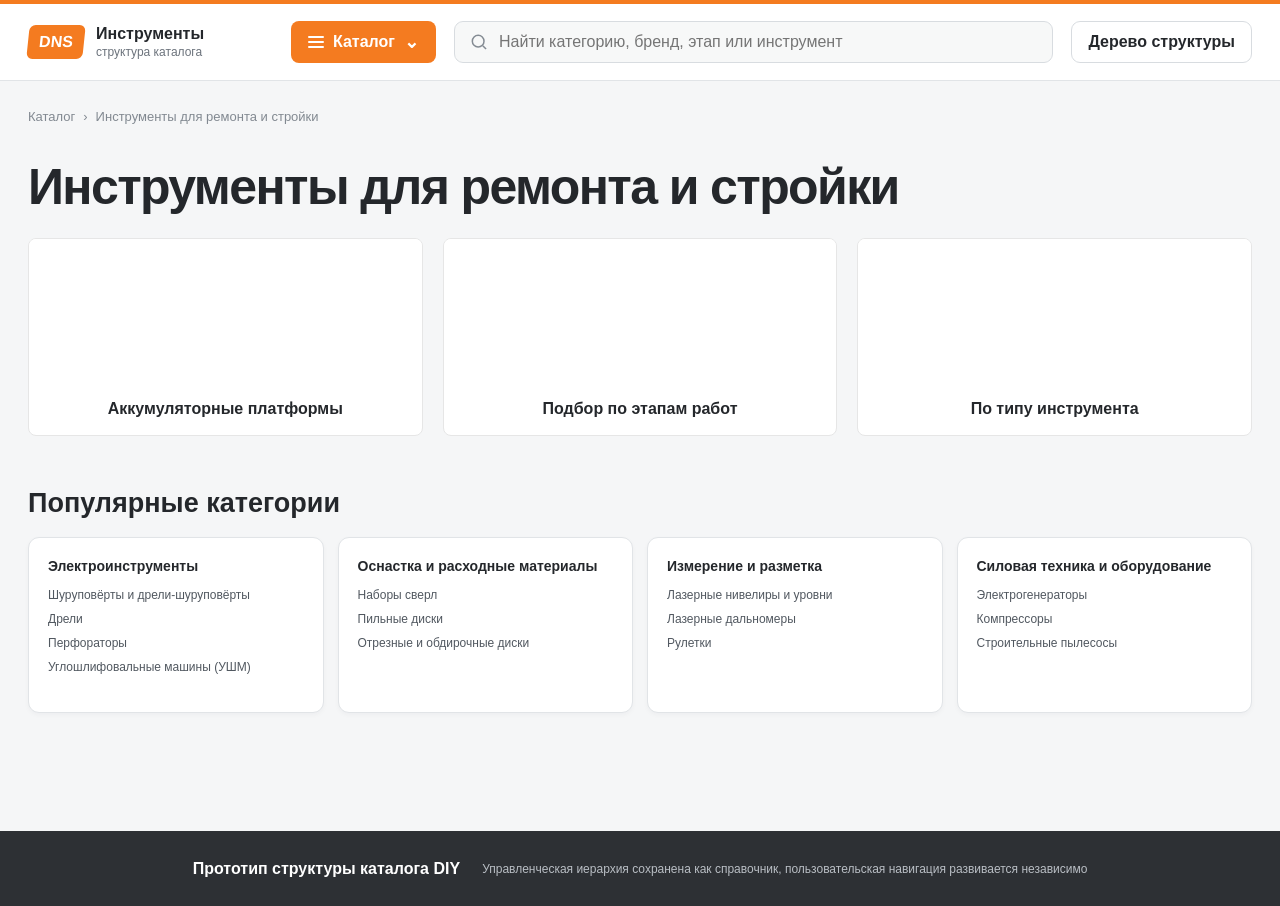
==== commit 4af88988: "Add files via upload" ====
--- a/OPEN-SITE.html
+++ b/OPEN-SITE.html
@@ -70,25 +70,25 @@
 .stage-grid { display: grid; grid-template-columns: repeat(5, minmax(0, 1fr)); gap: 16px; }
 .popular-grid { display: grid; grid-template-columns: repeat(4, minmax(0, 1fr)); gap: 14px; }
 
-.photo-card { position: relative; min-width: 0; min-height: 118px; padding: 18px; border: 1px solid var(--line); border-radius: 12px; background: #fff; color: var(--ink); display: flex; align-items: center; overflow: hidden; text-align: left; text-decoration: none; box-shadow: 0 2px 5px rgba(34,38,43,.04); transition: transform .2s ease, border-color .2s ease, box-shadow .2s ease; }
-.photo-card:hover { transform: translateY(-3px); border-color: #ffb983; box-shadow: 0 14px 30px rgba(34,38,43,.12); color: var(--ink); }
+.photo-card { position: relative; min-width: 0; min-height: 118px; padding: 12px; border: 1px solid #e6e6e6; border-radius: 8px; background: #fff; color: var(--ink); display: flex; align-items: center; overflow: hidden; text-align: left; text-decoration: none; box-shadow: none; transition: border-color .2s ease, box-shadow .2s ease; }
+.photo-card:hover, .photo-card:focus-visible { border-color: #fc8507; box-shadow: 0 0 0 1px rgba(252,133,7,.12); color: var(--ink); outline: none; }
 .photo-card.has-image { padding: 0; flex-direction: column; align-items: stretch; background: #fff; }
-.photo-card-media { width: 100%; aspect-ratio: 3 / 2; background: #fff; display: block; overflow: hidden; }
-.photo-card-media img { width: 100%; height: 100%; display: block; object-fit: cover; }
-.photo-card.has-image .photo-card-copy { flex: 1; padding: 15px 18px 17px; }
-.photo-card-copy { width: 100%; display: flex; flex-direction: column; justify-content: center; align-items: flex-start; gap: 7px; }
-.photo-card-copy strong { font-size: 15px; line-height: 1.3; }
+.photo-card-media { width: 100%; height: 150px; padding: 10px 12px 0; background: #fff; display: flex; align-items: center; justify-content: center; overflow: hidden; text-align: center; box-sizing: border-box; }
+.photo-card-media img { width: auto; height: auto; max-width: 100%; max-height: 120px; display: inline-block; object-fit: contain; }
+.photo-card.has-image .photo-card-copy { flex: 1; padding: 10px 14px 16px; }
+.photo-card-copy { width: 100%; display: flex; flex-direction: column; justify-content: center; align-items: center; gap: 6px; text-align: center; }
+.photo-card-copy strong { font-size: 15px; line-height: 1.3; font-weight: 700; }
 .photo-card-copy small { color: var(--muted); font-size: 11px; line-height: 1.25; }
 .entry-card { min-height: 152px; padding: 24px; text-align: center; }
 .entry-card .photo-card-copy { align-items: center; }
 .entry-card .photo-card-copy strong { font-size: 19px; }
-.entry-card.has-image { min-height: 0; text-align: left; }
-.entry-card.has-image .photo-card-copy { align-items: flex-start; }
+.entry-card.has-image { min-height: 0; text-align: center; }
+.entry-card.has-image .photo-card-copy { align-items: center; }
 .entry-card.has-image .photo-card-copy strong { font-size: 16px; }
 .type-grid .photo-card, .type-direction-grid .photo-card, .brand-grid .photo-card { min-height: 126px; }
 .platform-grid .photo-card, .stage-grid .photo-card, .stage-work-grid .photo-card { min-height: 138px; }
-.platform-grid .photo-card-copy, .stage-grid .photo-card-copy, .stage-work-grid .photo-card-copy { padding-top: 34px; }
-.stage-grid .photo-card.has-image .photo-card-copy, .stage-work-grid .photo-card.has-image .photo-card-copy { padding-top: 15px; }
+.platform-grid .photo-card-copy, .stage-grid .photo-card-copy, .stage-work-grid .photo-card-copy { padding-top: 10px; }
+.stage-grid .photo-card.has-image .photo-card-copy, .stage-work-grid .photo-card.has-image .photo-card-copy { padding-top: 10px; }
 .stage-badge, .mapping-badge, .voltage-badge { position: absolute; left: 14px; top: 14px; min-width: 34px; height: 27px; padding: 0 8px; border-radius: 7px; background: rgba(244,123,32,.95); color: #fff; display: grid; place-items: center; font-size: 10px; font-weight: 900; }
 .voltage-badge { background: #33383d; min-width: 56px; font-size: 11px; letter-spacing: .03em; text-transform: uppercase; }
 .mapping-badge.warning { background: #7b838d; }
@@ -176,15 +176,15 @@
 /* V11: компактные глубокие уровни со значками */
 .compact-intro { padding-bottom: 22px; }
 .compact-intro h1 { font-size: clamp(32px, 3.5vw, 46px); }
-.icon-card-grid { display: grid; grid-template-columns: repeat(5, minmax(0, 1fr)); gap: 13px; align-items: stretch; }
-.icon-card { position: relative; min-width: 0; min-height: 112px; padding: 18px 42px 18px 17px; border: 1px solid var(--line); border-radius: 12px; background: #fff; color: var(--ink); display: grid; grid-template-columns: 54px minmax(0, 1fr); align-items: center; gap: 14px; text-align: left; text-decoration: none; box-shadow: 0 2px 5px rgba(34,38,43,.035); transition: transform .18s ease, border-color .18s ease, box-shadow .18s ease; }
-.icon-card:hover, .icon-card:focus-visible { transform: translateY(-2px); border-color: #ffb983; box-shadow: 0 10px 24px rgba(34,38,43,.1); color: var(--ink); outline: none; }
-.icon-card-symbol { width: 54px; height: 54px; border-radius: 14px; background: #fff2e8; color: var(--orange-dark); display: grid; place-items: center; }
-.icon-card-symbol svg { width: 27px; height: 27px; fill: none; stroke: currentColor; stroke-width: 1.8; stroke-linecap: round; stroke-linejoin: round; }
-.icon-card-copy { min-width: 0; display: flex; flex-direction: column; gap: 6px; }
-.icon-card-copy strong { font-size: 13px; line-height: 1.28; }
+.icon-card-grid { display: grid; grid-template-columns: repeat(5, minmax(0, 1fr)); gap: 16px; align-items: stretch; }
+.icon-card { position: relative; min-width: 0; aspect-ratio: 1 / 1; min-height: 0; padding: 18px 14px 16px; border: 1px solid #e6e6e6; border-radius: 8px; background: #fff; color: var(--ink); display: flex; flex-direction: column; align-items: center; justify-content: center; gap: 12px; text-align: center; text-decoration: none; box-shadow: none; transition: border-color .18s ease, box-shadow .18s ease; }
+.icon-card:hover, .icon-card:focus-visible { border-color: #fc8507; box-shadow: 0 0 0 1px rgba(252,133,7,.12); color: var(--ink); outline: none; }
+.icon-card-symbol { width: 68px; height: 68px; border-radius: 16px; background: #fff2e8; color: var(--orange-dark); display: grid; place-items: center; }
+.icon-card-symbol svg { width: 34px; height: 34px; fill: none; stroke: currentColor; stroke-width: 1.8; stroke-linecap: round; stroke-linejoin: round; }
+.icon-card-copy { min-width: 0; display: flex; flex-direction: column; align-items: center; gap: 6px; text-align: center; }
+.icon-card-copy strong { font-size: 14px; line-height: 1.3; }
 .icon-card-copy small { color: var(--muted); font-size: 10px; line-height: 1.25; }
-.icon-card-arrow { position: absolute; right: 15px; top: 50%; transform: translateY(-52%); color: #a1a7ae; font-size: 24px; font-weight: 300; }
+.icon-card-arrow { display: none; }
 .icon-status { position: absolute; right: 12px; top: 10px; min-width: 22px; height: 20px; padding: 0 5px; border-radius: 6px; background: #fff0e4; color: var(--orange-dark); display: grid; place-items: center; font-size: 9px; }
 .icon-status.warning { background: #eef0f2; color: #6a727a; }
 .search-results a { width: 100%; padding: 11px 12px; border-radius: 8px; color: var(--ink); background: #fff; display: flex; justify-content: space-between; gap: 12px; text-align: left; text-decoration: none; }
@@ -281,10 +281,10 @@
   .mega-main { padding: 17px 14px 35px; }
   .mega-main h2 { font-size: 21px; }
   .mega-macro > div { grid-template-columns: 1fr; }
-  .icon-card-grid { grid-template-columns: 1fr; gap: 9px; }
-  .icon-card { min-height: 88px; padding: 13px 38px 13px 13px; grid-template-columns: 46px minmax(0, 1fr); }
-  .icon-card-symbol { width: 46px; height: 46px; border-radius: 12px; }
-  .icon-card-symbol svg { width: 24px; height: 24px; }
+  .icon-card-grid { grid-template-columns: repeat(2, minmax(0, 1fr)); gap: 10px; }
+  .icon-card { aspect-ratio: 1 / 1; padding: 14px 10px; }
+  .icon-card-symbol { width: 54px; height: 54px; border-radius: 14px; }
+  .icon-card-symbol svg { width: 28px; height: 28px; }
   .mega-main { padding: 14px 12px 28px; overflow-y: auto; }
   .mega-catalog-layout { display: block; overflow: visible; }
   .mega-directory { overflow: visible; padding-right: 0; }
@@ -307,6 +307,52 @@
   color: #5c626a;
   font-size: 14px;
 }
+
+/* DNS-like square image cards */
+.type-grid .photo-card.has-image,
+.type-direction-grid .photo-card.has-image,
+.group-photo-grid .photo-card.has-image,
+.brand-grid .photo-card.has-image,
+.platform-grid .photo-card.has-image,
+.stage-grid .photo-card.has-image,
+.stage-work-grid .photo-card.has-image {
+  aspect-ratio: 1 / 1;
+  min-height: 0;
+}
+
+.type-grid .photo-card.has-image .photo-card-media,
+.type-direction-grid .photo-card.has-image .photo-card-media,
+.group-photo-grid .photo-card.has-image .photo-card-media,
+.brand-grid .photo-card.has-image .photo-card-media,
+.platform-grid .photo-card.has-image .photo-card-media,
+.stage-grid .photo-card.has-image .photo-card-media,
+.stage-work-grid .photo-card.has-image .photo-card-media {
+  flex: 1 1 auto;
+  height: auto;
+  min-height: 0;
+}
+
+.type-grid .photo-card.has-image .photo-card-copy,
+.type-direction-grid .photo-card.has-image .photo-card-copy,
+.group-photo-grid .photo-card.has-image .photo-card-copy,
+.brand-grid .photo-card.has-image .photo-card-copy,
+.platform-grid .photo-card.has-image .photo-card-copy,
+.stage-grid .photo-card.has-image .photo-card-copy,
+.stage-work-grid .photo-card.has-image .photo-card-copy {
+  flex: 0 0 auto;
+}
+
+@media (max-width: 900px) {
+  .type-grid .photo-card.has-image,
+  .type-direction-grid .photo-card.has-image,
+  .group-photo-grid .photo-card.has-image,
+  .brand-grid .photo-card.has-image,
+  .platform-grid .photo-card.has-image,
+  .stage-grid .photo-card.has-image,
+  .stage-work-grid .photo-card.has-image {
+    aspect-ratio: 1 / 1;
+  }
+}
 </style>
   <link rel="preload" as="image" href="assets/generated/phase-01/entry-01-accumulator-platforms.webp" />
   <link rel="preload" as="image" href="assets/generated/stages/selection-by-work-stages.webp" />
@@ -314,7 +360,7 @@
 </head>
 <body>
   <div id="root"><main class="loading-card"><h1>Загрузка интерфейса…</h1></main></div>
-<script>window.CATALOG_DATA_V2={"meta":{"title":"Инструмент и стройка","sourcePage":"https://www.dns-shop.ru/catalog/17a9c2a316404e77/instrument-i-strojka/","sourceCache":"dns_category_cache.json","sourceFinalPageCount":242,"categoryCount":173,"stageCount":9,"projectCount":14,"directLinkCount":173,"excludedSourceCategories":["Домкраты гидравлические","Домкраты механические","Кувалды и кирки","Ломы, монтировки и гвоздодеры","Плиткорез","Пылеулавливающий кожух","Струбцины","Тиски","Топор","Труборезы","Шаблоны для сверления и бурения","Шлифмашина по бетону"]},"popular":["17a9c6ec16404e77","17a9c58016404e77","17a9c5e816404e77","17a9c94316404e77","17a9cbf716404e77","17aa321816404e77","17a9d26216404e77","17a9d43d16404e77"],"typeBlocks":[{"id":1,"name":"Аккумуляторные инструменты","url":"https://www.dns-shop.ru/catalog/7318cfd2c8097fd7/akkumulatornye-instrumenty/","status":"unchanged","groups":[{"name":"Аккумуляторные платформы","url":"https://www.dns-shop.ru/catalog/3bfdd0eef3b95444/akkumulatornye-platformy/","children":[{"name":"FinePower OneBase20 (35+ категорий)","url":"https://www.dns-shop.ru/catalog/04d4b435765f6764/finepower-onebase20-35-kategorij/","children":[{"name":"Аккумуляторы FinePower OneBase20","url":"https://www.dns-shop.ru/catalog/recipe/55793cab2956bcc8/akkumulatory-finepower-onebase20/","children":[]},{"name":"Зарядные устройства FinePower OneBase20","url":"https://www.dns-shop.ru/catalog/recipe/838af52c15f30f6b/zaradnye-ustrojstva-finepower-onebase20/","children":[]},{"name":"Наборы аккумуляторов и зарядных устройств FinePower OneBase20","url":"https://www.dns-shop.ru/catalog/recipe/39a895545f6f88b4/nabory-akkumulatorov-i-zaradnyh-ustrojstv-finepower-onebase20/","children":[]},{"name":"Дрели-шуруповерты FinePower OneBase20","url":"https://www.dns-shop.ru/catalog/recipe/7fd62493d01ed207/dreli-surupoverty-finepower-onebase20/","children":[]},{"name":"Перфораторы FinePower OneBase20","url":"https://www.dns-shop.ru/catalog/recipe/d45125bf2312b235/perforatory-finepower-onebase20/","children":[]},{"name":"Углошлифовальные машины FinePower OneBase20","url":"https://www.dns-shop.ru/catalog/recipe/480fc61f1f872b29/ugloslifovalnye-masiny-finepower-onebase20/","children":[]},{"name":"Опрыскиватели FinePower OneBase20","url":"https://www.dns-shop.ru/catalog/recipe/3475a05f98c6aee8/opryskivateli-finepower-onebase20/","children":[]},{"name":"Cтроительные пылесосы FinePower OneBase20","url":"https://www.dns-shop.ru/catalog/recipe/a6fa522b6c35e427/ctroitelnye-pylesosy-finepower-onebase20/","children":[]},{"name":"Снегоуборщики FinePower OneBase20","url":"https://www.dns-shop.ru/catalog/recipe/b13b80497cf9411d/snegouborsiki-finepower-onebase20/","children":[]},{"name":"Строительные фонари FinePower OneBase20","url":"https://www.dns-shop.ru/catalog/recipe/1ae222239d475ad0/stroitelnye-fonari-finepower-onebase20/","children":[]},{"name":"Пилы дисковые FinePower OneBase20","url":"https://www.dns-shop.ru/catalog/recipe/e3ce77a97713731d/pily-diskovye-finepower-onebase20/","children":[]},{"name":"Сабельные пилы FinePower OneBase20","url":"https://www.dns-shop.ru/catalog/recipe/6644ccb8569b60be/sabelnye-pily-finepower-onebase20/","children":[]},{"name":"Электро-лобзики FinePower OneBase20","url":"https://www.dns-shop.ru/catalog/recipe/98d922e2c6d060eb/elektro-lobziki-finepower-onebase20/","children":[]},{"name":"Гайковерты FinePower OneBase20","url":"https://www.dns-shop.ru/catalog/recipe/70816b6f7e6e0f69/gajkoverty-finepower-onebase20/","children":[]},{"name":"Воздуходувки FinePower OneBase20","url":"https://www.dns-shop.ru/catalog/recipe/d6305b8234328912/vozduhoduvki-finepower-onebase20/","children":[]},{"name":"Секаторы FinePower OneBase20","url":"https://www.dns-shop.ru/catalog/recipe/ef1f7f91efce3d20/sekatory-finepower-onebase20/","children":[]},{"name":"Фены технические FinePower OneBase20","url":"https://www.dns-shop.ru/catalog/recipe/223871bef1da01d1/feny-tehniceskie-finepower-onebase20/","children":[]},{"name":"Газонокосилки FinePower OneBase20","url":"https://www.dns-shop.ru/catalog/recipe/3ee99b6f568a417b/gazonokosilki-finepower-onebase20/","children":[]},{"name":"Кусторезы FinePower OneBase20","url":"https://www.dns-shop.ru/catalog/recipe/4dc0a81fd13db03f/kustorezy-finepower-onebase20/","children":[]},{"name":"Садовые ножницы FinePower OneBase20","url":"https://www.dns-shop.ru/catalog/recipe/5d5bf2090a85654b/sadovye-noznicy-finepower-onebase20/","children":[]},{"name":"Цепные пилы FinePower OneBase20","url":"https://www.dns-shop.ru/catalog/recipe/578c37e273978412/cepnye-pily-finepower-onebase20/","children":[]},{"name":"Эксцентриковые шлифовальные машины FinePower OneBase20","url":"https://www.dns-shop.ru/catalog/recipe/5e45bfd8dcde64d2/ekscentrikovye-slifovalnye-masiny-finepower-onebase20/","children":[]},{"name":"Винтоверты FinePower OneBase20","url":"https://www.dns-shop.ru/catalog/recipe/6d4965f661218568/vintoverty-finepower-onebase20/","children":[]},{"name":"Клеевые пистолеты FinePower OneBase20","url":"https://www.dns-shop.ru/catalog/recipe/8034aab53877836b/kleevye-pistolety-finepower-onebase20/","children":[]},{"name":"Степлеры FinePower OneBase20","url":"https://www.dns-shop.ru/catalog/recipe/93eb80c7c771ca41/steplery-finepower-onebase20/","children":[]},{"name":"Триммеры садовые FinePower OneBase20","url":"https://www.dns-shop.ru/catalog/recipe/d6643cbafe4e545e/trimmery-sadovye-finepower-onebase20/","children":[]},{"name":"Краскораспылители FinePower OneBase20","url":"https://www.dns-shop.ru/catalog/recipe/fefba3ae65140ab1/kraskoraspyliteli-finepower-onebase20/","children":[]},{"name":"Насосы FinePower OneBase20","url":"https://www.dns-shop.ru/catalog/recipe/0e0112be91253f34/nasosy-finepower-onebase20/","children":[]},{"name":"Пистолеты для герметика FinePower OneBase20","url":"https://www.dns-shop.ru/catalog/recipe/8e189679f7aa45f3/pistolety-dla-germetika-finepower-onebase20/","children":[]},{"name":"Заточные станки FinePower OneBase20","url":"https://www.dns-shop.ru/catalog/recipe/4968e4701a1e46aa/zatocnye-stanki-finepower-onebase20/","children":[]},{"name":"Компрессоры для шин FinePower OneBase20","url":"https://www.dns-shop.ru/catalog/recipe/1a8eb397deed0742/kompressory-dla-sin-finepower-onebase20/","children":[]},{"name":"Аккумуляторные мойки FinePower OneBase20","url":"https://www.dns-shop.ru/catalog/recipe/9dfd387b476dfe6a/akkumulatornye-mojki-finepower-onebase20/","children":[]},{"name":"Культиваторы FinePower OneBase20","url":"https://www.dns-shop.ru/catalog/recipe/de709586587efbe8/kultivatory-finepower-onebase20/","children":[]},{"name":"Высоторезы FinePower OneBase20","url":"https://www.dns-shop.ru/catalog/recipe/5c60e0f36902ddc8/vysotorezy-finepower-onebase20/","children":[]},{"name":"Полировальные машины Finepower OneBase20","url":"https://www.dns-shop.ru/catalog/recipe/20b5bbe4c7f891eb/polirovalnye-masiny-finepower-onebase20/","children":[]},{"name":"Ручные пылесосы FinePower OneBase20","url":"https://www.dns-shop.ru/catalog/recipe/f940ec98926ec58c/rucnye-pylesosy-finepower-onebase20/","children":[]},{"name":"Электрорубанки FinePower OneBase20","url":"https://www.dns-shop.ru/catalog/recipe/898009a1c1679067/elektrorubanki-finepower-onebase20/","children":[]},{"name":"Дрели-миксеры FinePower OneBase20","url":"https://www.dns-shop.ru/catalog/recipe/f16ddddf64ebdbe3/dreli-miksery-finepower-onebase20/","children":[]},{"name":"Фрезеры FinePower OneBase20","url":"https://www.dns-shop.ru/catalog/recipe/2d2a5bab56cd171c/frezery-finepower-onebase20/","children":[]}]},{"name":"FinePower OneBase12 (8+ категорий)","url":"https://www.dns-shop.ru/catalog/4d2ccb22c3159226/finepower-onebase12-8-kategorij/","children":[{"name":"Аккумуляторы FinePower OneBase12","url":"https://www.dns-shop.ru/catalog/recipe/e7081d870d2db26e/akkumulatory-finepower-onebase12/","children":[]},{"name":"Зарядные устройства для аккумуляторов FinePower OneBase12","url":"https://www.dns-shop.ru/catalog/recipe/91394452881e59ff/zaradnye-ustrojstva-dla-akkumulatorov-finepower-onebase12/","children":[]},{"name":"Сабельные пилы FinePower OneBase12","url":"https://www.dns-shop.ru/catalog/recipe/11225829cac5242d/sabelnye-pily-finepower-onebase12/","children":[]},{"name":"Реноваторы FinePower OneBase12","url":"https://www.dns-shop.ru/catalog/recipe/2fb9fb1d3804ba13/renovatory-finepower-onebase12/","children":[]},{"name":"Дрели-шуруповерты FinePower OneBase12","url":"https://www.dns-shop.ru/catalog/recipe/17966dc49caac1ef/dreli-surupoverty-finepower-onebase12/","children":[]},{"name":"Винтоверты FinePower OneBase12","url":"https://www.dns-shop.ru/catalog/recipe/53cc24dffd754ca8/vintoverty-finepower-onebase12/","children":[]},{"name":"Строительные фонари FinePower OneBase12","url":"https://www.dns-shop.ru/catalog/recipe/25b6a05dc2ecc1da/stroitelnye-fonari-finepower-onebase12/","children":[]},{"name":"Углошлифовальные машины FinePower OneBase12","url":"https://www.dns-shop.ru/catalog/recipe/d72a14da25a55e32/ugloslifovalnye-masiny-finepower-onebase12/","children":[]},{"name":"Гайковерты FinePower OneBase12","url":"https://www.dns-shop.ru/catalog/recipe/b31cfca108521f24/gajkoverty-finepower-onebase12/","children":[]},{"name":"Цепные пилы FinePower OneBase12","url":"https://www.dns-shop.ru/catalog/recipe/0ea8a951d7f9dfd8/cepnye-pily-finepower-onebase12/","children":[]}]},{"name":"Makita LXT 18V (27+ категорий)","url":"https://www.dns-shop.ru/catalog/2e7f976bf3bf471f/makita-lxt-18v-27-kategorij/","children":[{"name":"Аккумуляторы Makita LXT 18V","url":"https://www.dns-shop.ru/catalog/recipe/52215de257d1fc13/akkumulatory-makita-lxt-18v/","children":[]},{"name":"Зарядные устройства Makita LXT 18V","url":"https://www.dns-shop.ru/catalog/recipe/07e75d2fb20dd901/zaradnye-ustrojstva-makita-lxt-18v/","children":[]},{"name":"Наборы аккумуляторов с зарядным устройством Makita LXT 18V","url":"https://www.dns-shop.ru/catalog/recipe/779c6d7296324dfc/nabory-akkumulatorov-s-zaradnym-ustrojstvom-makita-lxt-18v/","children":[]},{"name":"Дрели-шуруповерты Makita LXT 18V","url":"https://www.dns-shop.ru/catalog/recipe/e5927a1b6fab706f/dreli-surupoverty-makita-lxt-18v/","children":[]},{"name":"Перфораторы Makita LXT 18V","url":"https://www.dns-shop.ru/catalog/recipe/7b98ab9dab663d3f/perforatory-makita-lxt-18v/","children":[]},{"name":"Реноваторы Makita LXT 18V","url":"https://www.dns-shop.ru/catalog/recipe/0d3e3eaa640222d6/renovatory-makita-lxt-18v/","children":[]},{"name":"Прямые шлифовальные машины Makita LXT 18V","url":"https://www.dns-shop.ru/catalog/recipe/4b7614118442cde9/pramye-slifovalnye-masiny-makita-lxt-18v/","children":[]},{"name":"Пилы дисковые Makita LXT 18V","url":"https://www.dns-shop.ru/catalog/recipe/ab0b55e764742ec3/pily-diskovye-makita-lxt-18v/","children":[]},{"name":"Сабельные пилы Makita LXT 18V","url":"https://www.dns-shop.ru/catalog/recipe/bdd5e2d57bd10ac0/sabelnye-pily-makita-lxt-18v/","children":[]},{"name":"Электро-лобзики Makita LXT 18V","url":"https://www.dns-shop.ru/catalog/recipe/21327f2f323f0d58/elektro-lobziki-makita-lxt-18v/","children":[]},{"name":"Гайковерты Makita LXT 18V","url":"https://www.dns-shop.ru/catalog/recipe/ba9abebb36501907/gajkoverty-makita-lxt-18v/","children":[]},{"name":"Углошлифовальные машины Makita LXT 18V","url":"https://www.dns-shop.ru/catalog/recipe/920d255d132b7e2e/ugloslifovalnye-masiny-makita-lxt-18v/","children":[]},{"name":"Электрорубанки Makita LXT 18V","url":"https://www.dns-shop.ru/catalog/recipe/e80999597a21a514/elektrorubanki-makita-lxt-18v/","children":[]},{"name":"Газонокосилки Makita LXT 18V","url":"https://www.dns-shop.ru/catalog/recipe/d0b62772e75f5944/gazonokosilki-makita-lxt-18v/","children":[]},{"name":"Строительные пылесосы Makita LXT 18V","url":"https://www.dns-shop.ru/catalog/recipe/a10b891047b4da5a/stroitelnye-pylesosy-makita-lxt-18v/","children":[]},{"name":"Цепные пилы Makita LXT 18V","url":"https://www.dns-shop.ru/catalog/recipe/12323c32aa5a90ef/cepnye-pily-makita-lxt-18v/","children":[]},{"name":"Эксцентриковые шлифовальные машины Makita LXT 18V","url":"https://www.dns-shop.ru/catalog/recipe/56570ac15f398467/ekscentrikovye-slifovalnye-masiny-makita-lxt-18v/","children":[]},{"name":"Кусторезы Makita LXT 18V","url":"https://www.dns-shop.ru/catalog/recipe/98ab4436b79e6ae9/kustorezy-makita-lxt-18v/","children":[]},{"name":"Садовые ножницы Makita LXT 18V","url":"https://www.dns-shop.ru/catalog/recipe/16e51f5d17751141/sadovye-noznicy-makita-lxt-18v/","children":[]},{"name":"Высоторезы Makita LXT 18V","url":"https://www.dns-shop.ru/catalog/recipe/cc50aa6db1c468df/vysotorezy-makita-lxt-18v/","children":[]},{"name":"Опрыскиватели садовые","url":"https://www.dns-shop.ru/catalog/recipe/648e1a1b670626ca/opryskivateli-sadovye/","children":[]},{"name":"Мойки аккумуляторные Makita LXT 18V","url":"https://www.dns-shop.ru/catalog/recipe/36e9db69695ee303/mojki-akkumulatornye-makita-lxt-18v/","children":[]},{"name":"Триммеры садовые Makita LXT 18V","url":"https://www.dns-shop.ru/catalog/recipe/ecc7a1843422d4dd/trimmery-sadovye-makita-lxt-18v/","children":[]},{"name":"Фрезеры Makita LXT 18V","url":"https://www.dns-shop.ru/catalog/recipe/cc058ffae7c93989/frezery-makita-lxt-18v/","children":[]},{"name":"Воздуходувки Makita LXT 18V","url":"https://www.dns-shop.ru/catalog/recipe/8e52e7d61c6b2901/vozduhoduvki-makita-lxt-18v/","children":[]},{"name":"Винтоверты Makita LXT 18V","url":"https://www.dns-shop.ru/catalog/recipe/6d9674578a418012/vintoverty-makita-lxt-18v/","children":[]},{"name":"Фены технические Makita LXT 18V","url":"https://www.dns-shop.ru/catalog/recipe/fb2c06c8672810d7/feny-tehniceskie-makita-lxt-18v/","children":[]},{"name":"Виброшлифовальные машины Makita LXT 18V","url":"https://www.dns-shop.ru/catalog/recipe/7847be19366c0fc4/vibroslifovalnye-masiny-makita-lxt-18v/","children":[]}]},{"name":"Makita CXT 12V (12+ категорий)","url":"https://www.dns-shop.ru/catalog/9f1a4d139648dad4/makita-cxt-12v-12-kategorij/","children":[{"name":"Аккумуляторы Makita CXT 12V","url":"https://www.dns-shop.ru/catalog/recipe/f9ef07c13dcce880/akkumulatory-makita-cxt-12v/","children":[]},{"name":"Дрели-шуруповерты Makita CXT 12V","url":"https://www.dns-shop.ru/catalog/recipe/c9c2defd083fc76c/dreli-surupoverty-makita-cxt-12v/","children":[]},{"name":"Винтоверты CXT 12V","url":"https://www.dns-shop.ru/catalog/recipe/671bbef3aee95801/vintoverty-cxt-12v/","children":[]},{"name":"Перфораторы Makita CXT 12V","url":"https://www.dns-shop.ru/catalog/recipe/0a99aa85b34dbe37/perforatory-makita-cxt-12v/","children":[]},{"name":"Реноваторы Makita CXT 12V","url":"https://www.dns-shop.ru/catalog/recipe/0d858c80d275961a/renovatory-makita-cxt-12v/","children":[]},{"name":"Пилы дисковые Makita CXT 12V","url":"https://www.dns-shop.ru/catalog/recipe/a1c8b47c2e775c1b/pily-diskovye-makita-cxt-12v/","children":[]},{"name":"Сабельные пилы Makita CXT 12V","url":"https://www.dns-shop.ru/catalog/recipe/b9dac528f56c5ddc/sabelnye-pily-makita-cxt-12v/","children":[]},{"name":"Цепные пилы Makita CXT 12V","url":"https://www.dns-shop.ru/catalog/recipe/fbfff9c554ba1bde/cepnye-pily-makita-cxt-12v/","children":[]},{"name":"Электро-лобзики Makita CXT 12V","url":"https://www.dns-shop.ru/catalog/recipe/62f1a53f5975ad20/elektro-lobziki-makita-cxt-12v/","children":[]},{"name":"Гайковерты Makita CXT 12V","url":"https://www.dns-shop.ru/catalog/recipe/48acdaaefb0f74ac/gajkoverty-makita-cxt-12v/","children":[]},{"name":"Дрели Makita CXT 12V","url":"https://www.dns-shop.ru/catalog/recipe/76295d2ff1dc2bf5/dreli-makita-cxt-12v/","children":[]},{"name":"Триммеры садовые Makita CXT 12V","url":"https://www.dns-shop.ru/catalog/recipe/3302fac64b0c0d7e/trimmery-sadovye-makita-cxt-12v/","children":[]},{"name":"Садовые ножницы Makita CXT 12V","url":"https://www.dns-shop.ru/catalog/recipe/bb96bd1f50144e9f/sadovye-noznicy-makita-cxt-12v/","children":[]}]},{"name":"Makita XGT 40V (15+ категорий)","url":"https://www.dns-shop.ru/catalog/7d375f9f6661b07e/makita-xgt-40v-15-kategorij/","children":[{"name":"Аккумуляторы Makita XGT 40V","url":"https://www.dns-shop.ru/catalog/recipe/96a43760405aedb7/akkumulatory-makita-xgt-40v/","children":[]},{"name":"Кусторезы Makita XGT 40V","url":"https://www.dns-shop.ru/catalog/recipe/58bfefb1634b5a6b/kustorezy-makita-xgt-40v/","children":[]},{"name":"Дрели-шуруповерты Makita XGT 40V","url":"https://www.dns-shop.ru/catalog/recipe/17cc4795cc1c734d/dreli-surupoverty-makita-xgt-40v/","children":[]},{"name":"Цепные пилы Makita XGT 40V","url":"https://www.dns-shop.ru/catalog/recipe/1f0374633b677a80/cepnye-pily-makita-xgt-40v/","children":[]},{"name":"Воздуходувки Makita XGT 40V","url":"https://www.dns-shop.ru/catalog/recipe/c0481b02e3049ec9/vozduhoduvki-makita-xgt-40v/","children":[]},{"name":"Электрорубанки аккумуляторные Makita XGT 40V","url":"https://www.dns-shop.ru/catalog/recipe/6e97538e7bcc20aa/elektrorubanki-akkumulatornye-makita-xgt-40v/","children":[]},{"name":"Перфораторы Makita XGT 40V","url":"https://www.dns-shop.ru/catalog/recipe/9b7acd8dad6d8cff/perforatory-makita-xgt-40v/","children":[]},{"name":"Винтоверты Makita XGT 40V","url":"https://www.dns-shop.ru/catalog/recipe/a92a852e2d249393/vintoverty-makita-xgt-40v/","children":[]},{"name":"Гайковерты Makita XGT 40V","url":"https://www.dns-shop.ru/catalog/recipe/506513875542dd1b/gajkoverty-makita-xgt-40v/","children":[]},{"name":"Триммеры садовые Makita XGT 40V","url":"https://www.dns-shop.ru/catalog/recipe/e741da099b4d399d/trimmery-sadovye-makita-xgt-40v/","children":[]},{"name":"Пилы торцовочные Makita XGT 40V","url":"https://www.dns-shop.ru/catalog/recipe/cfe214744f7dc3ec/pily-torcovocnye-makita-xgt-40v/","children":[]},{"name":"Сабельные пилы Makita XGT 40V","url":"https://www.dns-shop.ru/catalog/recipe/c717b01de5da5fd6/sabelnye-pily-makita-xgt-40v/","children":[]},{"name":"Углошлифовальные машины Makita XGT 40V","url":"https://www.dns-shop.ru/catalog/recipe/7240ff87b8f2eb21/ugloslifovalnye-masiny-makita-xgt-40v/","children":[]},{"name":"Газонокосилки Makita XGT 40V","url":"https://www.dns-shop.ru/catalog/recipe/8895eedfbdfe6835/gazonokosilki-makita-xgt-40v/","children":[]},{"name":"Пилы дисковые Makita XGT 40V","url":"https://www.dns-shop.ru/catalog/recipe/8bcbd32d27b06463/pily-diskovye-makita-xgt-40v/","children":[]},{"name":"Высоторезы Makita XGT 40V","url":"https://www.dns-shop.ru/catalog/recipe/20b3e930182f18f3/vysotorezy-makita-xgt-40v/","children":[]},{"name":"Строительные пылесосы Makita XGT 40V","url":"https://www.dns-shop.ru/catalog/recipe/0227ebe60b19e744/stroitelnye-pylesosy-makita-xgt-40v/","children":[]}]},{"name":"Worx PowerShare 20V (15+ категорий)","url":"https://www.dns-shop.ru/catalog/04f1a762acda170b/worx-powershare-20v-15-kategorij/","children":[{"name":"Аккумуляторы Worx PowerShare 20V","url":"https://www.dns-shop.ru/catalog/recipe/7d9149cc04443c80/akkumulatory-worx-powershare-20v/","children":[]},{"name":"Зарядные устройства Worx PowerShare 20V","url":"https://www.dns-shop.ru/catalog/recipe/e88d61653b1ec6bd/zaradnye-ustrojstva-worx-powershare-20v/","children":[]},{"name":"Дрели-шуруповерты Worx PowerShare 20V","url":"https://www.dns-shop.ru/catalog/recipe/c5d5e6537bf02443/dreli-surupoverty-worx-powershare-20v/","children":[]},{"name":"Пилы дисковые Worx PowerShare 20V","url":"https://www.dns-shop.ru/catalog/recipe/4ad436444e038b56/pily-diskovye-worx-powershare-20v/","children":[]},{"name":"Перфораторы Worx PowerShare 20V","url":"https://www.dns-shop.ru/catalog/recipe/e8f7b6297cbd9085/perforatory-worx-powershare-20v/","children":[]},{"name":"Углошлифовальные машины Worx PowerShare 20V","url":"https://www.dns-shop.ru/catalog/recipe/6c1c9693c47a72ba/ugloslifovalnye-masiny-worx-powershare-20v/","children":[]},{"name":"Винтоверты Worx PowerShare 20V","url":"https://www.dns-shop.ru/catalog/recipe/f7ebddc20ad5af0e/vintoverty-worx-powershare-20v/","children":[]},{"name":"Гайковерты Worx PowerShare 20V","url":"https://www.dns-shop.ru/catalog/recipe/ef52a93ae1339aab/gajkoverty-worx-powershare-20v/","children":[]},{"name":"Цепные пилы Worx PowerShare 20V","url":"https://www.dns-shop.ru/catalog/recipe/ca865820705100b9/cepnye-pily-worx-powershare-20v/","children":[]},{"name":"Электро-лобзики Worx PowerShare 20V","url":"https://www.dns-shop.ru/catalog/recipe/b214479a3f2c31fc/elektro-lobziki-worx-powershare-20v/","children":[]},{"name":"Сабельные пилы Worx PowerShare 20V","url":"https://www.dns-shop.ru/catalog/recipe/ab1cc70b818309c6/sabelnye-pily-worx-powershare-20v/","children":[]},{"name":"Виброшлифовальные машины Worx PowerShare 20V","url":"https://www.dns-shop.ru/catalog/recipe/32f9f38a6a19f203/vibroslifovalnye-masiny-worx-powershare-20v/","children":[]}]},{"name":"CAT 1 for All 18V (20+ категорий)","url":"https://www.dns-shop.ru/catalog/b504ee836a9df6b1/cat-1-for-all-18v-20-kategorij/","children":[{"name":"Аккумуляторы CAT 1 for All 18V","url":"https://www.dns-shop.ru/catalog/recipe/1702987aa6db625f/akkumulatory-cat-1-for-all-18v/","children":[]},{"name":"Зарядные устройства CAT 1 for All 18V","url":"https://www.dns-shop.ru/catalog/recipe/6bd10218db9cddea/zaradnye-ustrojstva-cat-1-for-all-18v/","children":[]},{"name":"Наборы аккумуляторов с зарядным устройством CAT 1 for All 18V","url":"https://www.dns-shop.ru/catalog/recipe/2fae84eb0ae249c6/nabory-akkumulatorov-s-zaradnym-ustrojstvom-cat-1-for-all-18v/","children":[]},{"name":"Винтоверты CAT 1 for All 18V","url":"https://www.dns-shop.ru/catalog/recipe/de04cb9956142340/vintoverty-cat-1-for-all-18v/","children":[]},{"name":"Реноваторы CAT 1 for All 18V","url":"https://www.dns-shop.ru/catalog/recipe/0f3f19d3b44ab951/renovatory-cat-1-for-all-18v/","children":[]},{"name":"Пилы дисковые CAT 1 for All 18V","url":"https://www.dns-shop.ru/catalog/recipe/73b6853f6815a292/pily-diskovye-cat-1-for-all-18v/","children":[]},{"name":"Электрорубанки CAT 1 for All 18V","url":"https://www.dns-shop.ru/catalog/recipe/6af8de66b6bb13a0/elektrorubanki-cat-1-for-all-18v/","children":[]},{"name":"Электро-лобзики CAT 1 for All 18V","url":"https://www.dns-shop.ru/catalog/recipe/12d4fbf9d9604334/elektro-lobziki-cat-1-for-all-18v/","children":[]},{"name":"Сабельные пилы CAT 1 for All 18V","url":"https://www.dns-shop.ru/catalog/recipe/7264b020e0e8c779/sabelnye-pily-cat-1-for-all-18v/","children":[]},{"name":"Воздуходувки CAT 1 for All 18V","url":"https://www.dns-shop.ru/catalog/recipe/a171586631cd7834/vozduhoduvki-cat-1-for-all-18v/","children":[]},{"name":"Газонокосилки CAT 1 for All 18V","url":"https://www.dns-shop.ru/catalog/recipe/a682126fe4dab9c9/gazonokosilki-cat-1-for-all-18v/","children":[]},{"name":"Кусторезы CAT 1 for All 18V","url":"https://www.dns-shop.ru/catalog/recipe/5da2cafb7a67443d/kustorezy-cat-1-for-all-18v/","children":[]},{"name":"Строительные фонари CAT 1 for All 18V","url":"https://www.dns-shop.ru/catalog/recipe/d10dfa0eafec624d/stroitelnye-fonari-cat-1-for-all-18v/","children":[]},{"name":"Цепные пилы CAT 1 for All 18V","url":"https://www.dns-shop.ru/catalog/recipe/d4548251d9e86551/cepnye-pily-cat-1-for-all-18v/","children":[]},{"name":"Гайковерты CAT 1 for All 18V","url":"https://www.dns-shop.ru/catalog/recipe/510ce03f01399ee4/gajkoverty-cat-1-for-all-18v/","children":[]},{"name":"Перфораторы CAT 1 for All 18V","url":"https://www.dns-shop.ru/catalog/recipe/904e2c3a67036f52/perforatory-cat-1-for-all-18v/","children":[]},{"name":"Триммеры CAT 1 for All 18V","url":"https://www.dns-shop.ru/catalog/recipe/5d00c398d560ef79/trimmery-cat-1-for-all-18v/","children":[]},{"name":"Углошлифовальные машины CAT 1 for All 18V","url":"https://www.dns-shop.ru/catalog/recipe/e10bf1f74483c967/ugloslifovalnye-masiny-cat-1-for-all-18v/","children":[]},{"name":"Фрезеры CAT 1 for All 18V","url":"https://www.dns-shop.ru/catalog/recipe/7a10d9f375569829/frezery-cat-1-for-all-18v/","children":[]},{"name":"Дрели-шуруповерты CAT 1 for All 18V","url":"https://www.dns-shop.ru/catalog/recipe/ea0d5550616b99c8/dreli-surupoverty-cat-1-for-all-18v/","children":[]},{"name":"Эксцентриковые шлифовальные машины CAT 1 for All 18V","url":"https://www.dns-shop.ru/catalog/recipe/a19e7e29c7cd786e/ekscentrikovye-slifovalnye-masiny-cat-1-for-all-18v/","children":[]}]},{"name":"Einhell Power X Change 18V (26+ категорий)","url":"https://www.dns-shop.ru/catalog/4c56cf3c658d66df/einhell-power-x-change-18v-26-kategorij/","children":[{"name":"Аккумуляторы Einhell Power X Change 18V","url":"https://www.dns-shop.ru/catalog/recipe/58ebb846652affa0/akkumulatory-einhell-power-x-change-18v/","children":[]},{"name":"Дрели-шуруповерты Einhell Power X Change 18V","url":"https://www.dns-shop.ru/catalog/recipe/990cfa3dab3271dd/dreli-surupoverty-einhell-power-x-change-18v/","children":[]},{"name":"Перфораторы Einhell Power X Change 18V","url":"https://www.dns-shop.ru/catalog/recipe/bd424a1f4c283276/perforatory-einhell-power-x-change-18v/","children":[]},{"name":"Высоторезы Einhell Power X Change 18V","url":"https://www.dns-shop.ru/catalog/recipe/a005f7930b8001ba/vysotorezy-einhell-power-x-change-18v/","children":[]},{"name":"Виброшлифовальная машина Einhell Power X Change 18V","url":"https://www.dns-shop.ru/catalog/recipe/86d6ed14767606ac/vibroslifovalnaa-masina-einhell-power-x-change-18v/","children":[]},{"name":"Сабельные пилы Einhell Power X Change 18V","url":"https://www.dns-shop.ru/catalog/recipe/65c09f5b2f5792db/sabelnye-pily-einhell-power-x-change-18v/","children":[]},{"name":"Дрели-миксеры Einhell Power X Change 18V","url":"https://www.dns-shop.ru/catalog/recipe/cacd87dde73bf53d/dreli-miksery-einhell-power-x-change-18v/","children":[]},{"name":"Электрорубанки аккумуляторные Einhell Power X Change 18V","url":"https://www.dns-shop.ru/catalog/recipe/ef80a193412fc990/elektrorubanki-akkumulatornye-einhell-power-x-change-18v/","children":[]},{"name":"Электро-лобзики Einhell Power X Change 18V","url":"https://www.dns-shop.ru/catalog/recipe/b6d5985ec75aff28/elektro-lobziki-einhell-power-x-change-18v/","children":[]},{"name":"Углошлифовальные машины Einhell Power X Change 18V","url":"https://www.dns-shop.ru/catalog/recipe/7320ef5a5e393506/ugloslifovalnye-masiny-einhell-power-x-change-18v/","children":[]},{"name":"Эксцентриковые шлифмашины Einhell Power X Change 18V","url":"https://www.dns-shop.ru/catalog/recipe/1a9d348844fa44aa/ekscentrikovye-slifmasiny-einhell-power-x-change-18v/","children":[]},{"name":"Цепные пилы Einhell Power X Change 18V","url":"https://www.dns-shop.ru/catalog/recipe/de9d5fe30d85300d/cepnye-pily-einhell-power-x-change-18v/","children":[]}]},{"name":"GreenWorks 24V (14+ категорий)","url":"https://www.dns-shop.ru/catalog/98a7161702d6481a/greenworks-24v-14-kategorij/","children":[{"name":"Аккумуляторы GreenWorks 24V","url":"https://www.dns-shop.ru/catalog/recipe/b4e5aa3098f32af4/akkumulatory-greenworks-24v/","children":[]},{"name":"Зарядные устройства GreenWorks 24V","url":"https://www.dns-shop.ru/catalog/recipe/26d8462cf379d57a/zaradnye-ustrojstva-greenworks-24v/","children":[]},{"name":"Винтоверты GreenWorks 24V","url":"https://www.dns-shop.ru/catalog/recipe/1302a85d2ff8524c/vintoverty-greenworks-24v/","children":[]},{"name":"Дрели-шуруповерты GreenWorks 24V","url":"https://www.dns-shop.ru/catalog/recipe/a4458fb6d734a7ce/dreli-surupoverty-greenworks-24v/","children":[]},{"name":"Пилы дисковые GreenWorks 24V","url":"https://www.dns-shop.ru/catalog/recipe/0bbb0da6a1daf5ee/pily-diskovye-greenworks-24v/","children":[]},{"name":"Воздуходувки GreenWorks 24V","url":"https://www.dns-shop.ru/catalog/recipe/bf51b77e9e4f251d/vozduhoduvki-greenworks-24v/","children":[]},{"name":"Высоторезы GreenWorks 24V","url":"https://www.dns-shop.ru/catalog/recipe/8fe92fe40b638a59/vysotorezy-greenworks-24v/","children":[]},{"name":"Перфораторы GreenWorks 24V","url":"https://www.dns-shop.ru/catalog/recipe/b2d657c6285de9a4/perforatory-greenworks-24v/","children":[]},{"name":"Триммеры садовые GreenWorks 24V","url":"https://www.dns-shop.ru/catalog/recipe/befb6861b1d2823d/trimmery-sadovye-greenworks-24v/","children":[]},{"name":"Углошлифовальные машины GreenWorks 24V","url":"https://www.dns-shop.ru/catalog/recipe/ef859f750e91d19e/ugloslifovalnye-masiny-greenworks-24v/","children":[]},{"name":"Фонари GreenWorks 24V","url":"https://www.dns-shop.ru/catalog/recipe/f31da0fb08370c71/fonari-greenworks-24v/","children":[]},{"name":"Гайковерты GreenWorks 24V","url":"https://www.dns-shop.ru/catalog/recipe/f9c68b606c6d9fc4/gajkoverty-greenworks-24v/","children":[]},{"name":"Газонокосилки GreenWorks 24V","url":"https://www.dns-shop.ru/catalog/recipe/49d8f0ded8fb6d61/gazonokosilki-greenworks-24v/","children":[]},{"name":"Электро-лобзики GreenWorks 24V","url":"https://www.dns-shop.ru/catalog/recipe/736ad011b6505cbf/elektro-lobziki-greenworks-24v/","children":[]},{"name":"Цепные пилы GreenWorks 24V","url":"https://www.dns-shop.ru/catalog/recipe/8585c4eb3a607db2/cepnye-pily-greenworks-24v/","children":[]},{"name":"Кусторезы GreenWorks 24V","url":"https://www.dns-shop.ru/catalog/recipe/75c4fc4dad323788/kustorezy-greenworks-24v/","children":[]}]},{"name":"GreenWorks 40V (10+ категорий)","url":"https://www.dns-shop.ru/catalog/9b41b897056ff223/greenworks-40v-10-kategorij/","children":[{"name":"Аккумуляторы GreenWorks 40V","url":"https://www.dns-shop.ru/catalog/recipe/77225f6a9b56bb27/akkumulatory-greenworks-40v/","children":[]},{"name":"Зарядные устройства GreenWorks 40V","url":"https://www.dns-shop.ru/catalog/recipe/f07f17c873b8a18a/zaradnye-ustrojstva-greenworks-40v/","children":[]},{"name":"Высоторезы GreenWorks 40V","url":"https://www.dns-shop.ru/catalog/recipe/24cba8181126ffdc/vysotorezy-greenworks-40v/","children":[]},{"name":"Кусторезы GreenWorks 40V","url":"https://www.dns-shop.ru/catalog/recipe/36ad1785eccbf3f3/kustorezy-greenworks-40v/","children":[]},{"name":"Цепные пилы GreenWorks 40V","url":"https://www.dns-shop.ru/catalog/recipe/4d73cf58d44609f2/cepnye-pily-greenworks-40v/","children":[]},{"name":"Снегоуборщики GreenWorks 40V","url":"https://www.dns-shop.ru/catalog/recipe/82d874672db617c5/snegouborsiki-greenworks-40v/","children":[]},{"name":"Газонокосилки GreenWorks 40V","url":"https://www.dns-shop.ru/catalog/recipe/856d13fb9547f301/gazonokosilki-greenworks-40v/","children":[]},{"name":"Воздуходувки GreenWorks 40V","url":"https://www.dns-shop.ru/catalog/recipe/2fc0e6cc6c3ab5d6/vozduhoduvki-greenworks-40v/","children":[]},{"name":"Триммеры садовые GreenWorks 40V","url":"https://www.dns-shop.ru/catalog/recipe/a335d0f90005f8d3/trimmery-sadovye-greenworks-40v/","children":[]},{"name":"Минимойки GreenWorks 40V","url":"https://www.dns-shop.ru/catalog/recipe/c0768b7a5708762f/minimojki-greenworks-40v/","children":[]}]},{"name":"GreenWorks 60V (7+ категорий)","url":"https://www.dns-shop.ru/catalog/487eee80245b4018/greenworks-60v-7-kategorij/","children":[{"name":"Аккумуляторы GreenWorks 60V","url":"https://www.dns-shop.ru/catalog/recipe/cf376b54f7fd7a9b/akkumulatory-greenworks-60v/","children":[]},{"name":"Зарядные устройства GreenWorks 60V","url":"https://www.dns-shop.ru/catalog/recipe/9ef071986c980d8f/zaradnye-ustrojstva-greenworks-60v/","children":[]},{"name":"Триммеры садовые GreenWorks 60V","url":"https://www.dns-shop.ru/catalog/recipe/918af94e22d488bb/trimmery-sadovye-greenworks-60v/","children":[]},{"name":"Цепные пилы GreenWorks 60V","url":"https://www.dns-shop.ru/catalog/recipe/2e6890322f0a2692/cepnye-pily-greenworks-60v/","children":[]},{"name":"Газонокосилки GreenWorks 60V","url":"https://www.dns-shop.ru/catalog/recipe/de6dd370cfe404ee/gazonokosilki-greenworks-60v/","children":[]}]},{"name":"GreenWorks 82V (5+ категорий)","url":"https://www.dns-shop.ru/catalog/524464db95abf30c/greenworks-82v-5-kategorij/","children":[{"name":"Цепные пилы GreenWorks 82V","url":"https://www.dns-shop.ru/catalog/recipe/dfe45b574928e1e8/cepnye-pily-greenworks-82v/","children":[]}]},{"name":"Wesco 1ForAll 18V (14+ категорий)","url":"https://www.dns-shop.ru/catalog/da1dff58feaf35ad/wesco-1forall-18v-14-kategorij/","children":[{"name":"Аккумуляторы Wesco 1ForAll 18V","url":"https://www.dns-shop.ru/catalog/recipe/aa97ccd1be438b10/akkumulatory-wesco-1forall-18v/","children":[]},{"name":"Зарядные устройства Wesco 1ForAll 18V","url":"https://www.dns-shop.ru/catalog/recipe/2e25f80f33cbd811/zaradnye-ustrojstva-wesco-1forall-18v/","children":[]},{"name":"Дрели-шуруповерты Wesco 1ForAll 18V","url":"https://www.dns-shop.ru/catalog/recipe/82f18e0d3cff8a65/dreli-surupoverty-wesco-1forall-18v/","children":[]},{"name":"Цепные пилы Wesco 1ForAll 18V","url":"https://www.dns-shop.ru/catalog/recipe/4871fdbad8134bf0/cepnye-pily-wesco-1forall-18v/","children":[]},{"name":"Перфораторы Wesco 1ForAll 18V","url":"https://www.dns-shop.ru/catalog/recipe/3262cfa20f571057/perforatory-wesco-1forall-18v/","children":[]},{"name":"Мойки аккумуляторные Wesco 1ForAll 18V","url":"https://www.dns-shop.ru/catalog/recipe/64a0d8764431c099/mojki-akkumulatornye-wesco-1forall-18v/","children":[]},{"name":"Лобзики электрические Wesco 1ForAll 18V","url":"https://www.dns-shop.ru/catalog/recipe/aadd5e1f96c3cf04/lobziki-elektriceskie-wesco-1forall-18v/","children":[]},{"name":"Пилы дисковые Wesco 1ForAll 18V","url":"https://www.dns-shop.ru/catalog/recipe/19a8c0a0e181e6b3/pily-diskovye-wesco-1forall-18v/","children":[]},{"name":"Гайковерты Wesco 1ForAll 18V","url":"https://www.dns-shop.ru/catalog/recipe/800a555ab10abf53/gajkoverty-wesco-1forall-18v/","children":[]},{"name":"Винтоверты Wesco 1ForAll 18V","url":"https://www.dns-shop.ru/catalog/recipe/ad6a7eacf3a28ac2/vintoverty-wesco-1forall-18v/","children":[]},{"name":"Углошлифовальные машины Wesco 1ForAll 18V","url":"https://www.dns-shop.ru/catalog/recipe/8ed41664231f24be/ugloslifovalnye-masiny-wesco-1forall-18v/","children":[]},{"name":"Эксцентриковые шлифовальные машины Wesco 1ForAll 18V","url":"https://www.dns-shop.ru/catalog/recipe/c28dda70c32419d2/ekscentrikovye-slifovalnye-masiny-wesco-1forall-18v/","children":[]}]},{"name":"Ryobi ONE+ 18V (9+ категорий)","url":"https://www.dns-shop.ru/catalog/2d4f30525a849e33/ryobi-one-18v-9-kategorij/","children":[{"name":"Аккумуляторы Ryobi ONE+ 18V","url":"https://www.dns-shop.ru/catalog/recipe/258175f40478880d/akkumulatory-ryobi-one-18v/","children":[]}]},{"name":"Bosch Pro 18V (10+ категорий)","url":"https://www.dns-shop.ru/catalog/b62992f0afe44d0a/bosch-pro-18v-10-kategorij/","children":[{"name":"Аккумуляторы Bosch Pro 18V","url":"https://www.dns-shop.ru/catalog/recipe/adea1cdc95f6a2c0/akkumulatory-bosch-pro-18v/","children":[]},{"name":"Дрели-шуруповерты Bosch Pro 18V","url":"https://www.dns-shop.ru/catalog/recipe/33d3b42d67a1ce34/dreli-surupoverty-bosch-pro-18v/","children":[]},{"name":"Перфораторы Bosch Pro 18V","url":"https://www.dns-shop.ru/catalog/recipe/b387e5517550e4d7/perforatory-bosch-pro-18v/","children":[]},{"name":"Углошлифовальные машины Bosch Pro 18V","url":"https://www.dns-shop.ru/catalog/recipe/5d70f489f8c66875/ugloslifovalnye-masiny-bosch-pro-18v/","children":[]},{"name":"Пилы дисковые Bosch Pro 18V","url":"https://www.dns-shop.ru/catalog/recipe/fe776823fc7844f6/pily-diskovye-bosch-pro-18v/","children":[]},{"name":"Гайковерты Bosch Pro 18V","url":"https://www.dns-shop.ru/catalog/recipe/33b8d1642b188d70/gajkoverty-bosch-pro-18v/","children":[]},{"name":"Виброшлифовальные машины Bosch Pro 18V","url":"https://www.dns-shop.ru/catalog/recipe/76e578dcb9dc3ca3/vibroslifovalnye-masiny-bosch-pro-18v/","children":[]}]},{"name":"DeWalt XR FLEXVOLТ 18/54V (14+ категорий)","url":"https://www.dns-shop.ru/catalog/38d45703801a07f4/dewalt-xr-flexvolt-1854v-14-kategorij/","children":[{"name":"Аккумуляторы XR FLEXVOLТ 18/54V","url":"https://www.dns-shop.ru/catalog/recipe/1ba64dc454f0e31c/akkumulatory-xr-flexvolt-1854v/","children":[]},{"name":"Зарядные устройства DeWalt XR FLEXVOLТ 18/54V","url":"https://www.dns-shop.ru/catalog/recipe/592f3af511159cef/zaradnye-ustrojstva-dewalt-xr-flexvolt-1854v/","children":[]},{"name":"Шуруповерты DeWalt XR FLEXVOLТ 18/54V","url":"https://www.dns-shop.ru/catalog/recipe/de3ae42f84b3d86f/surupoverty-dewalt-xr-flexvolt-1854v/","children":[]},{"name":"Гайковерты DeWalt XR FLEXVOLТ 18/54V","url":"https://www.dns-shop.ru/catalog/recipe/c86c1d0b0c749211/gajkoverty-dewalt-xr-flexvolt-1854v/","children":[]},{"name":"Винтоверты DeWalt XR FLEXVOLТ 18/54V","url":"https://www.dns-shop.ru/catalog/recipe/6865fc3e7793ad24/vintoverty-dewalt-xr-flexvolt-1854v/","children":[]},{"name":"Перфораторы DeWalt XR FLEXVOLТ 18/54V","url":"https://www.dns-shop.ru/catalog/recipe/935070014fff16e1/perforatory-dewalt-xr-flexvolt-1854v/","children":[]},{"name":"Электро-лобзики DeWalt XR FLEXVOLТ 18/54V","url":"https://www.dns-shop.ru/catalog/recipe/ca6063ac5c582ec9/elektro-lobziki-dewalt-xr-flexvolt-1854v/","children":[]},{"name":"Эксцентриковые шлифовальные машины","url":"https://www.dns-shop.ru/catalog/recipe/e8f16ba60f53e366/ekscentrikovye-slifovalnye-masiny/","children":[]},{"name":"Сабельные пилы DeWalt XR FLEXVOLТ 18/54V","url":"https://www.dns-shop.ru/catalog/recipe/cfb6cd1f2c898ec1/sabelnye-pily-dewalt-xr-flexvolt-1854v/","children":[]},{"name":"Электрорубанки DeWalt XR FLEXVOLТ 18/54V","url":"https://www.dns-shop.ru/catalog/recipe/26cd83657fc2a23f/elektrorubanki-dewalt-xr-flexvolt-1854v/","children":[]},{"name":"Углошлифовальные машины DeWalt XR FLEXVOLТ 18/54V","url":"https://www.dns-shop.ru/catalog/recipe/8b9448c7e6b73be7/ugloslifovalnye-masiny-dewalt-xr-flexvolt-1854v/","children":[]},{"name":"Пилы дисковые DeWalt XR FLEXVOLТ 18/54V","url":"https://www.dns-shop.ru/catalog/recipe/22687a13a21c3d4e/pily-diskovye-dewalt-xr-flexvolt-1854v/","children":[]},{"name":"Степлеры DeWalt XR FLEXVOLТ 18/54V","url":"https://www.dns-shop.ru/catalog/recipe/6a19eaaa97fafed2/steplery-dewalt-xr-flexvolt-1854v/","children":[]}]},{"name":"DeWalt XR 10.8/12V (7+ категорий)","url":"https://www.dns-shop.ru/catalog/4cb5c242cdbf4e0d/dewalt-xr-10812v-7-kategorij/","children":[{"name":"Аккумуляторы DeWalt XR 10.8/12V","url":"https://www.dns-shop.ru/catalog/recipe/4e27327cdbccc9ab/akkumulatory-dewalt-xr-10812v/","children":[]},{"name":"Шуруповерты DeWalt XR 10.8/12V","url":"https://www.dns-shop.ru/catalog/recipe/6d708b66e373df73/surupoverty-dewalt-xr-10812v/","children":[]},{"name":"Гайковерты DeWalt XR 10.8/12V","url":"https://www.dns-shop.ru/catalog/recipe/2f63779f3280e1ba/gajkoverty-dewalt-xr-10812v/","children":[]},{"name":"Пилы сабельные DeWalt XR 10.8/12V","url":"https://www.dns-shop.ru/catalog/recipe/2121dee70df29163/pily-sabelnye-dewalt-xr-10812v/","children":[]},{"name":"Перфораторы DeWalt XR 10.8/12V","url":"https://www.dns-shop.ru/catalog/recipe/4c7c031ad8073db8/perforatory-dewalt-xr-10812v/","children":[]},{"name":"Винтоверты DeWalt XR 10.8/12V","url":"https://www.dns-shop.ru/catalog/recipe/23523e4cf47a88ca/vintoverty-dewalt-xr-10812v/","children":[]}]},{"name":"Patriot UES 21Vmax (8+ категорий)","url":"https://www.dns-shop.ru/catalog/1a382f6b37b33867/patriot-ues-21vmax-8-kategorij/","children":[{"name":"Зарядные устройства Patriot UES 21Vmax","url":"https://www.dns-shop.ru/catalog/recipe/31f5ef2de50f937f/zaradnye-ustrojstva-patriot-ues-21vmax/","children":[]},{"name":"Снегоуборщики аккумуляторные Patriot UES 21Vmax","url":"https://www.dns-shop.ru/catalog/recipe/9f6650eea9a85dca/snegouborsiki-akkumulatornye-patriot-ues-21vmax/","children":[]},{"name":"Триммеры садовые Patriot UES 21Vmax","url":"https://www.dns-shop.ru/catalog/recipe/4db4a2c14456dc04/trimmery-sadovye-patriot-ues-21vmax/","children":[]},{"name":"Пилы дисковые Patriot UES 21Vmax","url":"https://www.dns-shop.ru/catalog/recipe/2a0679095161ce56/pily-diskovye-patriot-ues-21vmax/","children":[]},{"name":"Газонокосилки Patriot UES 21Vmax","url":"https://www.dns-shop.ru/catalog/recipe/839731cfd9ce910c/gazonokosilki-patriot-ues-21vmax/","children":[]}]},{"name":"P.I.T OnePower 20V (12+ категорий)","url":"https://www.dns-shop.ru/catalog/d0050c9e4ed1ce0d/pit-onepower-20v-12-kategorij/","children":[{"name":"Аккумуляторы P.I.T OnePower 20V","url":"https://www.dns-shop.ru/catalog/recipe/20fff2596b81692e/akkumulatory-pit-onepower-20v/","children":[]},{"name":"Зарядные устройства P.I.T OnePower 20V","url":"https://www.dns-shop.ru/catalog/recipe/c96895dadfe50e03/zaradnye-ustrojstva-pit-onepower-20v/","children":[]},{"name":"Дрели-миксеры P.I.T OnePower 20V","url":"https://www.dns-shop.ru/catalog/recipe/23097591f3720969/dreli-miksery-pit-onepower-20v/","children":[]},{"name":"Дрели-шуруповерты P.I.T OnePower 20V","url":"https://www.dns-shop.ru/catalog/recipe/3918d5c5e3a22dce/dreli-surupoverty-pit-onepower-20v/","children":[]},{"name":"Углошлифовальные машины P.I.T OnePower 20V","url":"https://www.dns-shop.ru/catalog/recipe/4bf2359e3a006b27/ugloslifovalnye-masiny-pit-onepower-20v/","children":[]},{"name":"Перфораторы P.I.T OnePower 20V","url":"https://www.dns-shop.ru/catalog/recipe/50c038404c5e9473/perforatory-pit-onepower-20v/","children":[]},{"name":"Сабельные пилы P.I.T OnePower 20V","url":"https://www.dns-shop.ru/catalog/recipe/b960089b8f00100b/sabelnye-pily-pit-onepower-20v/","children":[]},{"name":"Пилы дисковые P.I.T OnePower 20V","url":"https://www.dns-shop.ru/catalog/recipe/bc0d7bc9bfc51b3a/pily-diskovye-pit-onepower-20v/","children":[]},{"name":"Электро-лобзики P.I.T OnePower 20V","url":"https://www.dns-shop.ru/catalog/recipe/2940992251ff1d41/elektro-lobziki-pit-onepower-20v/","children":[]},{"name":"Гайковерты P.I.T OnePower 20V","url":"https://www.dns-shop.ru/catalog/recipe/2a451fe64b36d038/gajkoverty-pit-onepower-20v/","children":[]}]},{"name":"Metabo CAS 18V (5+ категорий)","url":"https://www.dns-shop.ru/catalog/c6280c3656c8fed0/metabo-cas-18v-5-kategorij/","children":[{"name":"Аккумуляторы Metabo CAS 18V","url":"https://www.dns-shop.ru/catalog/recipe/44c6d8fe42f3428f/akkumulatory-metabo-cas-18v/","children":[]},{"name":"Наборы аккумуляторов с зарядным устройством Metabo CAS 18V","url":"https://www.dns-shop.ru/catalog/recipe/3d4f01948bf7cc7c/nabory-akkumulatorov-s-zaradnym-ustrojstvom-metabo-cas-18v/","children":[]},{"name":"Дрели-шуруповерты Metabo CAS 18V","url":"https://www.dns-shop.ru/catalog/recipe/72cfbf9a65be2607/dreli-surupoverty-metabo-cas-18v/","children":[]},{"name":"Гайковерты Metabo CAS 18V","url":"https://www.dns-shop.ru/catalog/recipe/ea947beaced1e74a/gajkoverty-metabo-cas-18v/","children":[]},{"name":"Фрезеры Metabo CAS 18V","url":"https://www.dns-shop.ru/catalog/recipe/ff70753d4e5b2c17/frezery-metabo-cas-18v/","children":[]}]},{"name":"Metabo 10.8/12V (5+ категорий)","url":"https://www.dns-shop.ru/catalog/ea2eeb89dc5c279e/metabo-10812v-5-kategorij/","children":[{"name":"Аккумуляторы Metabo 10.8/12V","url":"https://www.dns-shop.ru/catalog/recipe/60b8ad394dac9751/akkumulatory-metabo-10812v/","children":[]},{"name":"Шуруповерты Metabo 10.8/12V","url":"https://www.dns-shop.ru/catalog/recipe/c6bb029e3652ae90/surupoverty-metabo-10812v/","children":[]}]},{"name":"Hyundai 18V One for All (11+ категорий)","url":"https://www.dns-shop.ru/catalog/8af15eefd419d95e/hyundai-18v-one-for-all-11-kategorij/","children":[{"name":"Аккумуляторы Hyundai 18V One for All","url":"https://www.dns-shop.ru/catalog/recipe/cef39d912ba0a7f0/akkumulatory-hyundai-18v-one-for-all/","children":[]},{"name":"Зарядные устройства для аккумуляторов Hyundai 18V One for All","url":"https://www.dns-shop.ru/catalog/recipe/d1180792997c1f78/zaradnye-ustrojstva-dla-akkumulatorov-hyundai-18v-one-for-all/","children":[]},{"name":"Дрели-шуруповерты Hyundai 18V One for All","url":"https://www.dns-shop.ru/catalog/recipe/a07d3980ad6d7b06/dreli-surupoverty-hyundai-18v-one-for-all/","children":[]},{"name":"Гайковерты Hyundai 18V One for All","url":"https://www.dns-shop.ru/catalog/recipe/dbcdf0bd78555682/gajkoverty-hyundai-18v-one-for-all/","children":[]},{"name":"Углошлифовальные машины Hyundai 18V One for All","url":"https://www.dns-shop.ru/catalog/recipe/c4af0aef37d7d70a/ugloslifovalnye-masiny-hyundai-18v-one-for-all/","children":[]},{"name":"Перфораторы Hyundai 18V One for All","url":"https://www.dns-shop.ru/catalog/recipe/5f2d55401b45d624/perforatory-hyundai-18v-one-for-all/","children":[]},{"name":"Винтоверты Hyundai 18V One for All","url":"https://www.dns-shop.ru/catalog/recipe/9fa0ebbef358114c/vintoverty-hyundai-18v-one-for-all/","children":[]},{"name":"Пилы дисковые Hyundai 18V One for All","url":"https://www.dns-shop.ru/catalog/recipe/36efe3f9c04b95c2/pily-diskovye-hyundai-18v-one-for-all/","children":[]},{"name":"Сабельные пилы Hyundai 18V One for All","url":"https://www.dns-shop.ru/catalog/recipe/444661756308fc4a/sabelnye-pily-hyundai-18v-one-for-all/","children":[]},{"name":"Лобзики Hyundai 18V One for All","url":"https://www.dns-shop.ru/catalog/recipe/17da188609202440/lobziki-hyundai-18v-one-for-all/","children":[]},{"name":"Эксцентриковые шлифовальные машины Hyundai 18V One for All","url":"https://www.dns-shop.ru/catalog/recipe/2f538aaa70664551/ekscentrikovye-slifovalnye-masiny-hyundai-18v-one-for-all/","children":[]}]},{"name":"Sturm! 1BatterySystem 18V (12+ категорий)","url":"https://www.dns-shop.ru/catalog/0852539fa84c7610/sturm-1batterysystem-18v-12-kategorij/","children":[{"name":"Аккумуляторы Sturm! 1BatterySystem 18V","url":"https://www.dns-shop.ru/catalog/recipe/57b7a498e11aaecc/akkumulatory-sturm-1batterysystem-18v/","children":[]},{"name":"Зарядные устройства Sturm! 1BatterySystem 18V","url":"https://www.dns-shop.ru/catalog/recipe/069e73aeed8ec3d1/zaradnye-ustrojstva-sturm-1batterysystem-18v/","children":[]},{"name":"Перфораторы Sturm! 1BatterySystem 18V","url":"https://www.dns-shop.ru/catalog/recipe/e77a39d79b951105/perforatory-sturm-1batterysystem-18v/","children":[]},{"name":"Углошлифовальные машины Sturm! 1BatterySystem 18V","url":"https://www.dns-shop.ru/catalog/recipe/8367842b6929b4be/ugloslifovalnye-masiny-sturm-1batterysystem-18v/","children":[]},{"name":"Электро-лобзики Sturm! 1BatterySystem 18V","url":"https://www.dns-shop.ru/catalog/recipe/154474eafd929636/elektro-lobziki-sturm-1batterysystem-18v/","children":[]},{"name":"Дрели-шуруповерты Sturm! 1BatterySystem 18V","url":"https://www.dns-shop.ru/catalog/recipe/22758261624ba7c6/dreli-surupoverty-sturm-1batterysystem-18v/","children":[]},{"name":"Винтоверты Sturm! 1BatterySystem 18V","url":"https://www.dns-shop.ru/catalog/recipe/fb95221651bd6c53/vintoverty-sturm-1batterysystem-18v/","children":[]},{"name":"Гайковерты Sturm! 1BatterySystem 18V","url":"https://www.dns-shop.ru/catalog/recipe/6cecd38117c115ba/gajkoverty-sturm-1batterysystem-18v/","children":[]},{"name":"Цепные пилы Sturm! 1BatterySystem 18V","url":"https://www.dns-shop.ru/catalog/recipe/23dae34538e0a6ec/cepnye-pily-sturm-1batterysystem-18v/","children":[]},{"name":"Пилы дисковые Sturm! 1BatterySystem 18V","url":"https://www.dns-shop.ru/catalog/recipe/b2a7085265d60909/pily-diskovye-sturm-1batterysystem-18v/","children":[]}]},{"name":"Sturm! 1BatterySystem 12V (8+ категорий)","url":"https://www.dns-shop.ru/catalog/0c724c4274366905/sturm-1batterysystem-12v-8-kategorij/","children":[{"name":"Аккумуляторы Sturm! 1BatterySystem 12V","url":"https://www.dns-shop.ru/catalog/recipe/7198199d6107171c/akkumulatory-sturm-1batterysystem-12v/","children":[]},{"name":"Винтоверты Sturm! 1BatterySystem 12V","url":"https://www.dns-shop.ru/catalog/recipe/93a1d7d09d7e200f/vintoverty-sturm-1batterysystem-12v/","children":[]},{"name":"Углошлифовальные машины Sturm! 1BatterySystem 12V","url":"https://www.dns-shop.ru/catalog/recipe/eee740ca88d074bf/ugloslifovalnye-masiny-sturm-1batterysystem-12v/","children":[]},{"name":"Гайковерты Sturm! 1BatterySystem 12V","url":"https://www.dns-shop.ru/catalog/recipe/970502c2a503bf5f/gajkoverty-sturm-1batterysystem-12v/","children":[]},{"name":"Электро-лобзики Sturm! 1BatterySystem 12V","url":"https://www.dns-shop.ru/catalog/recipe/5665049879732ec6/elektro-lobziki-sturm-1batterysystem-12v/","children":[]},{"name":"Реноваторы Sturm! 1BatterySystem 12V","url":"https://www.dns-shop.ru/catalog/recipe/7cfb5f151eb274a0/renovatory-sturm-1batterysystem-12v/","children":[]},{"name":"Дрели-шуруповерты Sturm! 1BatterySystem 12V","url":"https://www.dns-shop.ru/catalog/recipe/710dbf0557c3b75a/dreli-surupoverty-sturm-1batterysystem-12v/","children":[]},{"name":"Гравировальные машинки Sturm! 1BatterySystem 12V","url":"https://www.dns-shop.ru/catalog/recipe/2b7f735da57fb10a/gravirovalnye-masinki-sturm-1batterysystem-12v/","children":[]}]},{"name":"Зубр С1-18 18V (9+ категорий)","url":"https://www.dns-shop.ru/catalog/e3b8a6d639c8abfa/zubr-s1-18-18v-9-kategorij/","children":[{"name":"Аккумуляторы Зубр С1-18 18V","url":"https://www.dns-shop.ru/catalog/recipe/b455125dc70d33b2/akkumulatory-zubr-s1-18-18v/","children":[]},{"name":"Зарядные устройства Зубр С1-18 18V","url":"https://www.dns-shop.ru/catalog/recipe/aa7c5e0f3c7d6cb0/zaradnye-ustrojstva-zubr-s1-18-18v/","children":[]},{"name":"Опрыскиватели Зубр С1-18 18V","url":"https://www.dns-shop.ru/catalog/recipe/d757205ac82540ba/opryskivateli-zubr-s1-18-18v/","children":[]},{"name":"Триммеры Зубр С1-18 18V","url":"https://www.dns-shop.ru/catalog/recipe/03afaf16c415890e/trimmery-zubr-s1-18-18v/","children":[]},{"name":"Газонокосилки Зубр С1-18 18V","url":"https://www.dns-shop.ru/catalog/recipe/df56f1205a0bbfa0/gazonokosilki-zubr-s1-18-18v/","children":[]},{"name":"Сабельные пилы Зубр С1-18 18V","url":"https://www.dns-shop.ru/catalog/recipe/511427ac028f44de/sabelnye-pily-zubr-s1-18-18v/","children":[]},{"name":"Углошлифовальные машины Зубр С1-18 18V","url":"https://www.dns-shop.ru/catalog/recipe/332c95da91578aaa/ugloslifovalnye-masiny-zubr-s1-18-18v/","children":[]},{"name":"Винтоверты Зубр С1-18 18V","url":"https://www.dns-shop.ru/catalog/recipe/44db4c28d7e5cb2e/vintoverty-zubr-s1-18-18v/","children":[]},{"name":"Дрели-шуруповерты Зубр С1-18 18V","url":"https://www.dns-shop.ru/catalog/recipe/6b2087a099b269ca/dreli-surupoverty-zubr-s1-18-18v/","children":[]},{"name":"Гайковерты Зубр С1-18 18V","url":"https://www.dns-shop.ru/catalog/recipe/d29041c93c923bb8/gajkoverty-zubr-s1-18-18v/","children":[]},{"name":"Реноваторы Зубр С1-18 18V","url":"https://www.dns-shop.ru/catalog/recipe/2b8e9652febb06b1/renovatory-zubr-s1-18-18v/","children":[]}]},{"name":"Зубр 20V MAX LITHIUM PRO (9+ категорий)","url":"https://www.dns-shop.ru/catalog/d133295ae8db4c29/zubr-20v-max-lithium-pro-9-kategorij/","children":[{"name":"Аккумуляторы Зубр 20V MAX LITHIUM PRO","url":"https://www.dns-shop.ru/catalog/recipe/26c2e3a1e2e4b404/akkumulatory-zubr-20v-max-lithium-pro/","children":[]},{"name":"Зарядные устройства Зубр 20V MAX LITHIUM PRO","url":"https://www.dns-shop.ru/catalog/recipe/1fbf8ae4b36d340b/zaradnye-ustrojstva-zubr-20v-max-lithium-pro/","children":[]},{"name":"Сабельные пилы Зубр 20V MAX LITHIUM PRO","url":"https://www.dns-shop.ru/catalog/recipe/81b311411ae5cc4a/sabelnye-pily-zubr-20v-max-lithium-pro/","children":[]},{"name":"Перфораторы Зубр 20V MAX LITHIUM PRO","url":"https://www.dns-shop.ru/catalog/recipe/7b9edd7c6913e960/perforatory-zubr-20v-max-lithium-pro/","children":[]},{"name":"Углошлифовальные машины Зубр 20V MAX LITHIUM PRO","url":"https://www.dns-shop.ru/catalog/recipe/9d9a1b417d73486d/ugloslifovalnye-masiny-zubr-20v-max-lithium-pro/","children":[]},{"name":"Винтоверты Зубр 20V MAX LITHIUM PRO","url":"https://www.dns-shop.ru/catalog/recipe/60d367bf5ed7f0e2/vintoverty-zubr-20v-max-lithium-pro/","children":[]},{"name":"Гайковерты Зубр 20V MAX LITHIUM PRO","url":"https://www.dns-shop.ru/catalog/recipe/217f90acb343de34/gajkoverty-zubr-20v-max-lithium-pro/","children":[]},{"name":"Дрели-шуруповерты Зубр 20V MAX LITHIUM PRO","url":"https://www.dns-shop.ru/catalog/recipe/2612d8973ee90da1/dreli-surupoverty-zubr-20v-max-lithium-pro/","children":[]}]},{"name":"Зубр 12V MAX LITHIUM PRO (5+ категорий)","url":"https://www.dns-shop.ru/catalog/326eaf5aff4d2a45/zubr-12v-max-lithium-pro-5-kategorij/","children":[{"name":"Зарядные устройства Зубр 12V MAX LITHIUM PRO","url":"https://www.dns-shop.ru/catalog/recipe/3fae71a33cd61e66/zaradnye-ustrojstva-zubr-12v-max-lithium-pro/","children":[]},{"name":"Дрели-шуруповерты Зубр 12V MAX LITHIUM PRO","url":"https://www.dns-shop.ru/catalog/recipe/15f8cad8b618fdee/dreli-surupoverty-zubr-12v-max-lithium-pro/","children":[]},{"name":"Углошлифовальные машины Зубр 12V MAX LITHIUM PRO","url":"https://www.dns-shop.ru/catalog/recipe/024f44473613ad80/ugloslifovalnye-masiny-zubr-12v-max-lithium-pro/","children":[]}]},{"name":"Зубр LMS 20V (4+ категорий)","url":"https://www.dns-shop.ru/catalog/1d5e0a6c62248d4b/zubr-lms-20v-4-kategorij/","children":[{"name":"Аккумуляторы Зубр LMS 20V","url":"https://www.dns-shop.ru/catalog/recipe/3186e29f997bdb3b/akkumulatory-zubr-lms-20v/","children":[]},{"name":"Зарядные устройства Зубр LMS 20V","url":"https://www.dns-shop.ru/catalog/recipe/6529a1ec5f25861f/zaradnye-ustrojstva-zubr-lms-20v/","children":[]},{"name":"Дрели-шуруповерты Зубр LMS 20V","url":"https://www.dns-shop.ru/catalog/recipe/e9a148aebae413b0/dreli-surupoverty-zubr-lms-20v/","children":[]},{"name":"Воздуходувки Зубр LMS 20V","url":"https://www.dns-shop.ru/catalog/recipe/66be23eb55260332/vozduhoduvki-zubr-lms-20v/","children":[]},{"name":"Газонокосилки Зубр LMS 20V","url":"https://www.dns-shop.ru/catalog/recipe/07ae5810d5f0c667/gazonokosilki-zubr-lms-20v/","children":[]},{"name":"Секаторы Зубр LMS 20V","url":"https://www.dns-shop.ru/catalog/recipe/217e49ca99a599a6/sekatory-zubr-lms-20v/","children":[]},{"name":"Триммеры Зубр LMS 20V","url":"https://www.dns-shop.ru/catalog/recipe/5b45069977ea2596/trimmery-zubr-lms-20v/","children":[]},{"name":"Цепные пилы Зубр LMS 20V","url":"https://www.dns-shop.ru/catalog/recipe/961118bdf5f56cfd/cepnye-pily-zubr-lms-20v/","children":[]}]},{"name":"Интерскол АПИ 18V (10+ категорий)","url":"https://www.dns-shop.ru/catalog/218dda27bd78e37a/interskol-api-18v-10-kategorij/","children":[{"name":"Аккумуляторы Интерскол АПИ 18V","url":"https://www.dns-shop.ru/catalog/recipe/6b0e8eefc8077e04/akkumulatory-interskol-api-18v/","children":[]},{"name":"Зарядные устройства для аккумуляторов Интерскол АПИ 18V","url":"https://www.dns-shop.ru/catalog/recipe/b6626b0a9c8885a5/zaradnye-ustrojstva-dla-akkumulatorov-interskol-api-18v/","children":[]},{"name":"Полировальные машины Интерскол АПИ 18V","url":"https://www.dns-shop.ru/catalog/recipe/3056cb9fd2e6dbcc/polirovalnye-masiny-interskol-api-18v/","children":[]},{"name":"Заклепочники Интерскол АПИ 18V","url":"https://www.dns-shop.ru/catalog/recipe/0ff57779d3ffd892/zaklepocniki-interskol-api-18v/","children":[]},{"name":"Фрезеры Интерскол АПИ 18V","url":"https://www.dns-shop.ru/catalog/recipe/597c79fe826924e2/frezery-interskol-api-18v/","children":[]},{"name":"Дрели-шуруповерты Интерскол АПИ 18V","url":"https://www.dns-shop.ru/catalog/recipe/81c007e67a32540f/dreli-surupoverty-interskol-api-18v/","children":[]},{"name":"Углошлифовальные машины Интерскол АПИ 18V","url":"https://www.dns-shop.ru/catalog/recipe/f5cdf719fb41c7d9/ugloslifovalnye-masiny-interskol-api-18v/","children":[]},{"name":"Гайковерты Интерскол АПИ 18V","url":"https://www.dns-shop.ru/catalog/recipe/7311141d05aa3281/gajkoverty-interskol-api-18v/","children":[]},{"name":"Перфораторы Интерскол АПИ 18V","url":"https://www.dns-shop.ru/catalog/recipe/2a5876ab4664a57f/perforatory-interskol-api-18v/","children":[]}]},{"name":"RedVerg UNIMAX 18/36 (10+ категорий)","url":"https://www.dns-shop.ru/catalog/cb7e9ffcf6a73c37/redverg-unimax-1836-10-kategorij/","children":[{"name":"Аккумуляторные кусторезы RedVerg UNIMAX 18/36","url":"https://www.dns-shop.ru/catalog/recipe/c3854a94577d1b5a/akkumulatornye-kustorezy-redverg-unimax-1836/","children":[]},{"name":"Шуруповерты RedVerg UNIMAX 18/36","url":"https://www.dns-shop.ru/catalog/recipe/856e5f7448e0f25a/surupoverty-redverg-unimax-1836/","children":[]},{"name":"Высоторезы RedVerg UNIMAX 18/36","url":"https://www.dns-shop.ru/catalog/recipe/9f78659458787a8f/vysotorezy-redverg-unimax-1836/","children":[]},{"name":"Лобзики RedVerg UNIMAX 18/36","url":"https://www.dns-shop.ru/catalog/recipe/9e097277862b7e18/lobziki-redverg-unimax-1836/","children":[]}]},{"name":"SENIX 20 Volt Max X2 (11+ категорий)","url":"https://www.dns-shop.ru/catalog/74e03f0f05e65a16/senix-20-volt-max-x2-11-kategorij/","children":[{"name":"Аккумуляторы SENIX 20 Volt Max X2","url":"https://www.dns-shop.ru/catalog/recipe/2cd03f9d09de5e7f/akkumulatory-senix-20-volt-max-x2/","children":[]},{"name":"Зарядные устройства SENIX 20 Volt Max X2","url":"https://www.dns-shop.ru/catalog/recipe/286b6477ccd26e06/zaradnye-ustrojstva-senix-20-volt-max-x2/","children":[]},{"name":"Винтоверты SENIX 20 Volt Max X2","url":"https://www.dns-shop.ru/catalog/recipe/2856a67c21e20ed6/vintoverty-senix-20-volt-max-x2/","children":[]},{"name":"Гайковерты SENIX 20 Volt Max X2","url":"https://www.dns-shop.ru/catalog/recipe/f9cfd8cc71974e7b/gajkoverty-senix-20-volt-max-x2/","children":[]},{"name":"Шуруповерты/дрели-шуруповерты SENIX 20 Volt Max X2","url":"https://www.dns-shop.ru/catalog/recipe/e47e1355c85407ee/surupovertydreli-surupoverty-senix-20-volt-max-x2/","children":[]},{"name":"Перфораторы SENIX 20 Volt Max X2","url":"https://www.dns-shop.ru/catalog/recipe/bca785c706704c92/perforatory-senix-20-volt-max-x2/","children":[]},{"name":"Пилы дисковые SENIX 20 Volt Max X2","url":"https://www.dns-shop.ru/catalog/recipe/360e87996a5eb087/pily-diskovye-senix-20-volt-max-x2/","children":[]},{"name":"Углошлифовальные машины (УШМ) SENIX 20 Volt Max X2","url":"https://www.dns-shop.ru/catalog/recipe/6e6a869e65749bb7/ugloslifovalnye-masiny-usm-senix-20-volt-max-x2/","children":[]},{"name":"Сабельные пилы SENIX 20 Volt Max X2","url":"https://www.dns-shop.ru/catalog/recipe/be02e2d5dc90e97b/sabelnye-pily-senix-20-volt-max-x2/","children":[]}]},{"name":"Daewoo 21V (8+ категорий)","url":"https://www.dns-shop.ru/catalog/ed229e10e9808ca1/daewoo-21v-8-kategorij/","children":[{"name":"Аккумуляторы Daewoo 21V","url":"https://www.dns-shop.ru/catalog/recipe/0ee3fc04a6e6c5e5/akkumulatory-daewoo-21v/","children":[]},{"name":"Зарядные устройства для аккумуляторов Daewoo 21V","url":"https://www.dns-shop.ru/catalog/recipe/fe13747fe885391e/zaradnye-ustrojstva-dla-akkumulatorov-daewoo-21v/","children":[]},{"name":"Снегоуборщики Daewoo 21V","url":"https://www.dns-shop.ru/catalog/recipe/bc86c9aa1dda5ad8/snegouborsiki-daewoo-21v/","children":[]},{"name":"Тримеры Daewoo 21V","url":"https://www.dns-shop.ru/catalog/recipe/3e395416089a9353/trimery-daewoo-21v/","children":[]},{"name":"Пилы цепные Daewoo 21V","url":"https://www.dns-shop.ru/catalog/recipe/77e8c4314015b241/pily-cepnye-daewoo-21v/","children":[]},{"name":"Воздуходувки Daewoo 21V","url":"https://www.dns-shop.ru/catalog/recipe/e82c8c7236389c09/vozduhoduvki-daewoo-21v/","children":[]},{"name":"Строительные пылесосы Daewoo 21V","url":"https://www.dns-shop.ru/catalog/recipe/6ae730dacde6be4f/stroitelnye-pylesosy-daewoo-21v/","children":[]},{"name":"Компрессоры Daewoo 21V","url":"https://www.dns-shop.ru/catalog/recipe/4750c9fafb49580c/kompressory-daewoo-21v/","children":[]},{"name":"Дрели-шуруповерты Daewoo 21V","url":"https://www.dns-shop.ru/catalog/recipe/82e9856993353ea9/dreli-surupoverty-daewoo-21v/","children":[]},{"name":"Винтоверты Daewoo 21V","url":"https://www.dns-shop.ru/catalog/recipe/d460b59f8eea7179/vintoverty-daewoo-21v/","children":[]},{"name":"Перфораторы Daewoo 21V","url":"https://www.dns-shop.ru/catalog/recipe/c19a63230a8af282/perforatory-daewoo-21v/","children":[]}]},{"name":"Daewoo 40V (6+ категорий)","url":"https://www.dns-shop.ru/catalog/3c444675064c6163/daewoo-40v-6-kategorij/","children":[{"name":"Аккумуляторы Daewoo 40V","url":"https://www.dns-shop.ru/catalog/recipe/2cd0a0ecf7de55cc/akkumulatory-daewoo-40v/","children":[]},{"name":"Зарядные устройства Daewoo 40V","url":"https://www.dns-shop.ru/catalog/recipe/56c4c2f54b3a5bd0/zaradnye-ustrojstva-daewoo-40v/","children":[]},{"name":"Снегоуборщики Daewoo 40V","url":"https://www.dns-shop.ru/catalog/recipe/8c6e081677578663/snegouborsiki-daewoo-40v/","children":[]},{"name":"Кусторезы Daewoo 40V","url":"https://www.dns-shop.ru/catalog/recipe/f85a1d6913c63891/kustorezy-daewoo-40v/","children":[]}]},{"name":"Aceline OBS 20V (8+ категорий)","url":"https://www.dns-shop.ru/catalog/ec3ee14e59dae345/aceline-obs-20v-8-kategorij/","children":[{"name":"Аккумуляторы Aceline OBS 20V","url":"https://www.dns-shop.ru/catalog/recipe/eeaffaff0562b31d/akkumulatory-aceline-obs-20v/","children":[]},{"name":"Углошлифовальные машины Aceline OBS 20V","url":"https://www.dns-shop.ru/catalog/recipe/dc3fc0dd901fb5fe/ugloslifovalnye-masiny-aceline-obs-20v/","children":[]},{"name":"Гайковерты Aceline OBS 20V","url":"https://www.dns-shop.ru/catalog/recipe/ef06fec7f22f5d0f/gajkoverty-aceline-obs-20v/","children":[]},{"name":"Триммеры садовые Aceline OBS 20V","url":"https://www.dns-shop.ru/catalog/recipe/1371866752b89a30/trimmery-sadovye-aceline-obs-20v/","children":[]},{"name":"Дрели-шуруповерты Aceline OBS 20V","url":"https://www.dns-shop.ru/catalog/recipe/2672e504bb051157/dreli-surupoverty-aceline-obs-20v/","children":[]},{"name":"Воздуходувки Aceline OBS 20V","url":"https://www.dns-shop.ru/catalog/recipe/b5d7b94ff0be0d19/vozduhoduvki-aceline-obs-20v/","children":[]},{"name":"Цепные пилы Aceline OBS 20V","url":"https://www.dns-shop.ru/catalog/recipe/60fdfbd835551b45/cepnye-pily-aceline-obs-20v/","children":[]}]},{"name":"DEKO UNV 20V (7+ категорий)","url":"https://www.dns-shop.ru/catalog/7d3f386801231372/deko-unv-20v-7-kategorij/","children":[{"name":"Аккумуляторы DEKO UNV 20V","url":"https://www.dns-shop.ru/catalog/recipe/3aa786692b8e5879/akkumulatory-deko-unv-20v/","children":[]},{"name":"Дрели-шуруповерты DEKO UNV 20V","url":"https://www.dns-shop.ru/catalog/recipe/26c03e2e4130325c/dreli-surupoverty-deko-unv-20v/","children":[]},{"name":"Гайковерты DEKO UNV 20V","url":"https://www.dns-shop.ru/catalog/recipe/3523aaadc7f0593e/gajkoverty-deko-unv-20v/","children":[]},{"name":"Перфораторы DEKO UNV 20V","url":"https://www.dns-shop.ru/catalog/recipe/e1933af6c0680d21/perforatory-deko-unv-20v/","children":[]},{"name":"Сабельные пилы DEKO UNV 20V","url":"https://www.dns-shop.ru/catalog/recipe/23408a8192cc09c9/sabelnye-pily-deko-unv-20v/","children":[]},{"name":"Углошлифовальные машины DEKO UNV 20V","url":"https://www.dns-shop.ru/catalog/recipe/28a6f141ef96e99f/ugloslifovalnye-masiny-deko-unv-20v/","children":[]}]},{"name":"DEKO MAX 20V (5+ категорий)","url":"https://www.dns-shop.ru/catalog/17712dae36759aa1/deko-max-20v-5-kategorij/","children":[{"name":"Дрели-шуруповерты DEKO MAX 20V","url":"https://www.dns-shop.ru/catalog/recipe/4f24081d932f8e11/dreli-surupoverty-deko-max-20v/","children":[]},{"name":"Перфораторы DEKO MAX 20V","url":"https://www.dns-shop.ru/catalog/recipe/9ab0426cca8abdc7/perforatory-deko-max-20v/","children":[]},{"name":"Углошлифовальные машины DEKO MAX 20V","url":"https://www.dns-shop.ru/catalog/recipe/b1298bcb24cf5f3c/ugloslifovalnye-masiny-deko-max-20v/","children":[]}]},{"name":"AEG PRO 18V (6+ категорий)","url":"https://www.dns-shop.ru/catalog/bef1a31fac94988e/aeg-pro-18v-6-kategorij/","children":[{"name":"Дрели-шуруповерты AEG PRO 18V","url":"https://www.dns-shop.ru/catalog/recipe/5782618f8c56fee7/dreli-surupoverty-aeg-pro-18v/","children":[]}]},{"name":"Hanskonner 1BatterySystem 18V (5+ категорий)","url":"https://www.dns-shop.ru/catalog/475bd2b3c3da67e9/hanskonner-1batterysystem-18v-5-kategorij/","children":[{"name":"Аккумуляторы Hanskonner 1BatterySystem 18V","url":"https://www.dns-shop.ru/catalog/recipe/5f9aed1c9fa62379/akkumulatory-hanskonner-1batterysystem-18v/","children":[]},{"name":"Дрели-шуруповерты Hanskonner 1BatterySystem 18V","url":"https://www.dns-shop.ru/catalog/recipe/b234e2c059733606/dreli-surupoverty-hanskonner-1batterysystem-18v/","children":[]},{"name":"Винтоверты Hanskonner 1BatterySystem 18V","url":"https://www.dns-shop.ru/catalog/recipe/96aecf74b9850c6e/vintoverty-hanskonner-1batterysystem-18v/","children":[]},{"name":"Гайковерты Hanskonner 1BatterySystem 18V","url":"https://www.dns-shop.ru/catalog/recipe/7a1bbe1830ac69a4/gajkoverty-hanskonner-1batterysystem-18v/","children":[]},{"name":"Перфораторы Hanskonner 1BatterySystem 18V","url":"https://www.dns-shop.ru/catalog/recipe/a21aeeacd5e0f42a/perforatory-hanskonner-1batterysystem-18v/","children":[]}]},{"name":"Karcher Battery Power 18V (6+ категорий)","url":"https://www.dns-shop.ru/catalog/90d139eba75b745d/karcher-battery-power-18v-6-kategorij/","children":[{"name":"Цепные пилы Karcher Battery Power 18V","url":"https://www.dns-shop.ru/catalog/recipe/2d776a885cd4dd1f/cepnye-pily-karcher-battery-power-18v/","children":[]},{"name":"Садовые ножницы Karcher Battery Power 18V","url":"https://www.dns-shop.ru/catalog/recipe/34686e9803a444f3/sadovye-noznicy-karcher-battery-power-18v/","children":[]}]},{"name":"Karcher Battery Power 36V (6+ категорий)","url":"https://www.dns-shop.ru/catalog/d11b07a54311e97b/karcher-battery-power-36v-6-kategorij/","children":[{"name":"Мойки высокого давления Karcher 36V","url":"https://www.dns-shop.ru/catalog/recipe/28dfaee724ffe697/mojki-vysokogo-davlenia-karcher-36v/","children":[]},{"name":"Цепные пилы","url":"https://www.dns-shop.ru/catalog/recipe/dfa0fbc816be3ea8/cepnye-pily/","children":[]}]}]},{"name":"Аккумуляторы, зарядные устройства","url":"https://www.dns-shop.ru/catalog/b264e931fde7bf2d/akkumulatory-zaradnye-ustrojstva/","children":[{"name":"Аккумуляторы для электроинструмента","url":"https://www.dns-shop.ru/catalog/17aa280216404e77/akkumulatory-dla-elektroinstrumentov/","children":[]},{"name":"Зарядные устройства для электроинструментов","url":"https://www.dns-shop.ru/catalog/45ff5d1e49907fd7/zaradnye-ustrojstva-i-adaptery-dla-elektroinstrumentov/","children":[]},{"name":"Наборы аккумуляторов и зарядных устройств","url":"https://www.dns-shop.ru/catalog/db93e2da72fb98fa/nabory-akkumulatorov-s-zaradnym-ustrojstvom/","children":[]}]},{"name":"Инструменты для сверления, закручивания, долбления","url":"https://www.dns-shop.ru/catalog/590a97518f4281f8/instrumenty-dla-sverlenia-zakrucivania-dolblenia/","children":[{"name":"Шуруповерты","url":"https://www.dns-shop.ru/catalog/recipe/bd5fce11cfe7b8a1/surupoverty/","children":[]},{"name":"Дрели","url":"https://www.dns-shop.ru/catalog/17a9c58016404e77/dreli/","children":[]},{"name":"Перфораторы","url":"https://www.dns-shop.ru/catalog/17a9c5e816404e77/perforatory/","children":[]},{"name":"Винтоверты","url":"https://www.dns-shop.ru/catalog/bd0c620f4e0bb232/vintoverty/","children":[]},{"name":"Гайковерты","url":"https://www.dns-shop.ru/catalog/3765269744c74e77/gajkoverty/","children":[]},{"name":"Дрели-миксеры","url":"https://www.dns-shop.ru/catalog/aebd64127af64e77/dreli-miksery/","children":[]},{"name":"Оснастка","url":"https://www.dns-shop.ru/catalog/95adf53f035eb780/osnastka/","children":[{"name":"Наборы бит","url":"https://www.dns-shop.ru/catalog/1bc498019a7dea2d/nabory-bit/","children":[]},{"name":"Наборы бит и сверл","url":"https://www.dns-shop.ru/catalog/17aa2d9216404e77/nabory-bit-i-sverl/","children":[]},{"name":"Наборы коронок","url":"https://www.dns-shop.ru/catalog/17aa388916404e77/nabory-koronok/","children":[]},{"name":"Адаптеры для бит","url":"https://www.dns-shop.ru/catalog/17aa14da16404e77/adaptery-dla-bit/","children":[]},{"name":"Наборы экстракторов","url":"https://www.dns-shop.ru/catalog/99c19fa77e3d83a8/nabory-ekstraktorov/","children":[]}]}]},{"name":"Пильно-отрезные инструменты","url":"https://www.dns-shop.ru/catalog/5018122fdd89fdd5/pilno-otreznye-instrumenty/","children":[{"name":"Пилы дисковые","url":"https://www.dns-shop.ru/catalog/17aa287116404e77/pily-diskovye/","children":[]},{"name":"Лобзики электрические","url":"https://www.dns-shop.ru/catalog/17a9c65016404e77/lobziki-elektriceskie/","children":[]},{"name":"Пилы торцовочные","url":"https://www.dns-shop.ru/catalog/17aa311016404e77/pily-torcovocnye/","children":[]},{"name":"Реноваторы","url":"https://www.dns-shop.ru/catalog/17a9c82b16404e77/renovatory/","children":[]},{"name":"Оснастка","url":"https://www.dns-shop.ru/catalog/ae7265849c44445d/osnastka/","children":[{"name":"Пилки","url":"https://www.dns-shop.ru/catalog/17aa31e316404e77/pilki-dla-lobzikov-elektriceskih/","children":[]},{"name":"Насадки для реноватора","url":"https://www.dns-shop.ru/catalog/17aa283916404e77/nasadki-dla-renovatorov/","children":[]},{"name":"Диски пильные","url":"https://www.dns-shop.ru/catalog/17aa2ae916404e77/diski-pilnye/","children":[]},{"name":"Полотна для сабельных пил","url":"https://www.dns-shop.ru/catalog/2b1e932683834e77/polotna-dla-sabelnyh-pil/","children":[]}]}]},{"name":"Инструменты для обработки поверхностей","url":"https://www.dns-shop.ru/catalog/95480e620b292ebb/instrumenty-dla-obrabotki-poverhnostej/","children":[{"name":"Полировальные машины","url":"https://www.dns-shop.ru/catalog/4b0bf18527ce4e77/polirovalnye-masiny/","children":[]},{"name":"Электрорубанки","url":"https://www.dns-shop.ru/catalog/17a9c6b916404e77/elektrorubanki/","children":[]},{"name":"Эксцентриковые шлифовальные машины","url":"https://www.dns-shop.ru/catalog/17a9ca1b16404e77/ekscentrikovye-slifovalnye-masiny/","children":[]},{"name":"Углошлифовальные машины","url":"https://www.dns-shop.ru/catalog/17a9c94316404e77/ugloslifovalnye-masiny-usm/","children":[]},{"name":"Фрезеры","url":"https://www.dns-shop.ru/catalog/17aa290e16404e77/frezery/","children":[]},{"name":"Виброшлифовальные машины","url":"https://www.dns-shop.ru/catalog/17a9c9b016404e77/vibroslifovalnye-masiny/","children":[]},{"name":"Краскораспылители","url":"https://www.dns-shop.ru/catalog/17a9c5b416404e77/kraskopulty/","children":[]},{"name":"Оснастка","url":"https://www.dns-shop.ru/catalog/8b325ea9fdda0bd6/osnastka/","children":[{"name":"Пластины","url":"https://www.dns-shop.ru/catalog/e511ea47a7227fd7/plastiny-dla-slifmasin/","children":[]},{"name":"Пылесборники","url":"https://www.dns-shop.ru/catalog/44c3c52aaf237fd7/pylesborniki/","children":[]},{"name":"Щеточные венцы","url":"https://www.dns-shop.ru/catalog/56514058157edcab/setocnye-vency/","children":[]},{"name":"Шлифовальные листы","url":"https://www.dns-shop.ru/catalog/8f1b7503cfdf3269/slifovalnye-listy/","children":[]},{"name":"Направляющие шины для ленточных шлифовальных машин","url":"https://www.dns-shop.ru/catalog/ee54323d03ac0e89/napravlausie-siny-dla-lentocnyh-slifovalnyh-masin/","children":[]},{"name":"Подошвы для шлифмашин","url":"https://www.dns-shop.ru/catalog/e73b1d37a7357fd7/podosvy-dla-slifmasin/","children":[]},{"name":"Заточные круги","url":"https://www.dns-shop.ru/catalog/290f1ffcb1fb7fd7/zatocnye-krugi/","children":[]}]},{"name":"Точильно-шлифовальные станки","url":"https://www.dns-shop.ru/catalog/17a9c75616404e77/zatocnye-stanki-tocila/","children":[]}]},{"name":"Строительное оборудование","url":"https://www.dns-shop.ru/catalog/e4b4831758cce620/stroitelnoe-oborudovanie/","children":[{"name":"Фены технические","url":"https://www.dns-shop.ru/catalog/17a9c4e216404e77/feny-stroitelnye/","children":[]},{"name":"Клеевые пистолеты","url":"https://www.dns-shop.ru/catalog/17a9c54c16404e77/kleevye-pistolety/","children":[]},{"name":"Степлеры электрические","url":"https://www.dns-shop.ru/catalog/17a9c51716404e77/steplery-elektriceskie/","children":[]},{"name":"Аккумуляторные пистолеты для герметика","url":"https://www.dns-shop.ru/catalog/3c4a8a126ae2d48d/akkumulatornye-pistolety-dla-germetika/","children":[]}]},{"name":"Клининговое оборудование","url":"https://www.dns-shop.ru/catalog/fbeb041aa8a0a013/kliningovoe-oborudovanie/","children":[{"name":"Аккумуляторные мойки высокого давления","url":"https://www.dns-shop.ru/catalog/17a9d43d16404e77/mojki-vysokogo-davlenia/","children":[]},{"name":"Аккумуляторные строительные пылесосы","url":"https://www.dns-shop.ru/catalog/17aa321816404e77/stroitelnye-pylesosy/","children":[]}]},{"name":"Садовые инструменты","url":"https://www.dns-shop.ru/catalog/5f22facc4fd8d564/sadovye-instrumenty/","children":[{"name":"Аккумуляторные мойки высокого давления","url":"https://www.dns-shop.ru/catalog/17a9d43d16404e77/mojki-vysokogo-davlenia/","children":[]},{"name":"Аккумуляторные строительные пылесосы","url":"https://www.dns-shop.ru/catalog/17aa321816404e77/stroitelnye-pylesosy/","children":[]}]},{"name":"Оснастка","url":"https://www.dns-shop.ru/catalog/3e9a045ce02d1f14/osnastka/","children":[{"name":"Для шуруповертов, дрелей-шуруповертов","url":"https://www.dns-shop.ru/catalog/6fe33465f640445d/dla-surupovertov-drelej-surupovertov/","children":[{"name":"Наборы бит","url":"https://www.dns-shop.ru/catalog/1bc498019a7dea2d/nabory-bit/","children":[]},{"name":"Наборы сверл","url":"https://www.dns-shop.ru/catalog/347acafc7cf5e0d5/nabory-sverl/","children":[]},{"name":"Сверла","url":"https://www.dns-shop.ru/catalog/17aa146e16404e77/sverla/","children":[]},{"name":"Наборы бит и сверл","url":"https://www.dns-shop.ru/catalog/17aa2d9216404e77/nabory-bit-i-sverl/","children":[]},{"name":"Наборы коронок","url":"https://www.dns-shop.ru/catalog/17aa388916404e77/nabory-koronok/","children":[]},{"name":"Коронки","url":"https://www.dns-shop.ru/catalog/9c35673dc29d0b7e/koronki/","children":[]},{"name":"Адаптеры для бит","url":"https://www.dns-shop.ru/catalog/17aa14da16404e77/adaptery-dla-bit/","children":[]},{"name":"Наборы экстракторов","url":"https://www.dns-shop.ru/catalog/99c19fa77e3d83a8/nabory-ekstraktorov/","children":[]}]},{"name":"Для углошлифовальных машин (УШМ)","url":"https://www.dns-shop.ru/catalog/3ed0b04189a2dd89/dla-ugloslifovalnyh-masin-usm/","children":[{"name":"Диски алмазные","url":"https://www.dns-shop.ru/catalog/2605d9826b9b0a9b/diski-almaznye/","children":[]},{"name":"Диски отрезные, обдирочные","url":"https://www.dns-shop.ru/catalog/df2bb6dce8c13c15/diski-otreznye-obdirocnye/","children":[]},{"name":"Диски пильные","url":"https://www.dns-shop.ru/catalog/17aa2ae916404e77/diski-pilnye/","children":[]},{"name":"Диски, круги шлифовальные","url":"https://www.dns-shop.ru/catalog/17aa297716404e77/diski-krugi-slifovalnye/","children":[]},{"name":"Щетки","url":"https://www.dns-shop.ru/catalog/17aa37b616404e77/setki-dla-usm/","children":[]},{"name":"Опорные тарелки","url":"https://www.dns-shop.ru/catalog/c027f1baafc27fd7/opornye-tarelki/","children":[]},{"name":"Насадки для полирования","url":"https://www.dns-shop.ru/catalog/96331f86afc27fd7/nasadki-dla-polirovania/","children":[]},{"name":"Стойки","url":"https://www.dns-shop.ru/catalog/4515f2ce5ced237c/stojki-dla-usm/","children":[]},{"name":"Чаши алмазные","url":"https://www.dns-shop.ru/catalog/40e64505bc068e88/casi-almaznye/","children":[]}]},{"name":"Для перфораторов","url":"https://www.dns-shop.ru/catalog/c008efcad73518aa/dla-perforatorov/","children":[{"name":"Наборы буров","url":"https://www.dns-shop.ru/catalog/3511e3a365410b20/nabory-burov/","children":[]},{"name":"Наборы буров и зубил","url":"https://www.dns-shop.ru/catalog/2e6639f9a379fbcb/nabory-burov-i-zubil/","children":[]},{"name":"Буры","url":"https://www.dns-shop.ru/catalog/17aa150e16404e77/bury/","children":[]},{"name":"Коронки","url":"https://www.dns-shop.ru/catalog/9c35673dc29d0b7e/koronki/","children":[]},{"name":"Наборы коронок","url":"https://www.dns-shop.ru/catalog/17aa388916404e77/nabory-koronok/","children":[]},{"name":"Зубила для перфоратора","url":"https://www.dns-shop.ru/catalog/23b3470c9fe4c4b7/zubila/","children":[]},{"name":"Наборы зубил","url":"https://www.dns-shop.ru/catalog/23a630ba1f67f8f1/nabory-zubil/","children":[]},{"name":"Адаптеры для коронок","url":"https://www.dns-shop.ru/catalog/6d8e8445ac967fd7/adaptery-dla-koronok/","children":[]},{"name":"Державки","url":"https://www.dns-shop.ru/catalog/a6da5a72d1ddd533/derzavki/","children":[]},{"name":"Адаптеры (переходники)","url":"https://www.dns-shop.ru/catalog/4292909faef87fd7/adaptery-perehodniki-dla-perforatorov/","children":[]}]},{"name":"Для пил дисковых","url":"https://www.dns-shop.ru/catalog/245c0ad74801f012/dla-pil-diskovyh/","children":[{"name":"Диски пильные","url":"https://www.dns-shop.ru/catalog/17aa2ae916404e77/diski-pilnye/","children":[]},{"name":"Диски, круги шлифовальные","url":"https://www.dns-shop.ru/catalog/17aa297716404e77/diski-krugi-slifovalnye/","children":[]}]},{"name":"Для лобзиков электрических","url":"https://www.dns-shop.ru/catalog/2d3642b37bb03aa0/dla-lobzikov-elektriceskih/","children":[{"name":"Пилки","url":"https://www.dns-shop.ru/catalog/17aa31e316404e77/pilki-dla-lobzikov-elektriceskih/","children":[]}]},{"name":"Для фрезеров","url":"https://www.dns-shop.ru/catalog/fb85554e7cbd0123/dla-frezerov/","children":[{"name":"Наборы фрез","url":"https://www.dns-shop.ru/catalog/d2ab6598ac75120f/nabory-frez/","children":[]},{"name":"Фрезы","url":"https://www.dns-shop.ru/catalog/1539a62299914e77/frezy/","children":[]}]},{"name":"Для эксцентриковых шлифовальных машин","url":"https://www.dns-shop.ru/catalog/fe42ba744ce1efa4/dla-ekscentrikovyh-slifovalnyh-masin/","children":[{"name":"Диски, круги шлифовальные","url":"https://www.dns-shop.ru/catalog/17aa297716404e77/diski-krugi-slifovalnye/","children":[]},{"name":"Подошвы","url":"https://www.dns-shop.ru/catalog/e73b1d37a7357fd7/podosvy-dla-slifmasin/","children":[]},{"name":"Шлифовальные листы","url":"https://www.dns-shop.ru/catalog/8f1b7503cfdf3269/slifovalnye-listy/","children":[]},{"name":"Пылесборники","url":"https://www.dns-shop.ru/catalog/44c3c52aaf237fd7/pylesborniki/","children":[]}]},{"name":"Для гайковертов","url":"https://www.dns-shop.ru/catalog/ce6993492c190654/dla-gajkovertov/","children":[{"name":"Ударные торцевые головки","url":"https://www.dns-shop.ru/catalog/17aa010b16404e77/nabory-torcevyh-golovok/","children":[]},{"name":"Адаптеры для бит","url":"https://www.dns-shop.ru/catalog/17aa14da16404e77/adaptery-dla-bit/","children":[]}]},{"name":"Для электрорубанков","url":"https://www.dns-shop.ru/catalog/7ac0d075f69ce401/dla-elektrorubankov/","children":[{"name":"Ножи","url":"https://www.dns-shop.ru/catalog/1fa929d6a4207fd7/nozi-dla-rubankov/","children":[]}]},{"name":"Для сабельных пил","url":"https://www.dns-shop.ru/catalog/3bdefb7bdb703441/dla-sabelnyh-pil/","children":[{"name":"Полотна","url":"https://www.dns-shop.ru/catalog/2b1e932683834e77/polotna-dla-sabelnyh-pil/","children":[]}]},{"name":"Для пистолетов","url":"https://www.dns-shop.ru/catalog/54c72e08bc2ab23e/dla-pistoletov/","children":[{"name":"Клеевые стержни","url":"https://www.dns-shop.ru/catalog/17aa182a16404e77/kleevye-sterzni/","children":[]}]},{"name":"Для ленточных шлифовальных машин","url":"https://www.dns-shop.ru/catalog/800e5216f2cf6bd5/dla-lentocnyh-slifovalnyh-masin/","children":[{"name":"Шлифовальные ленты","url":"https://www.dns-shop.ru/catalog/e5e4b3658f5c4e77/slifovalnye-lenty/","children":[]},{"name":"Пластины","url":"https://www.dns-shop.ru/catalog/e511ea47a7227fd7/plastiny-dla-slifmasin/","children":[]},{"name":"Пылесборники","url":"https://www.dns-shop.ru/catalog/44c3c52aaf237fd7/pylesborniki/","children":[]}]},{"name":"Для полировальных машин","url":"https://www.dns-shop.ru/catalog/f97615e172827487/dla-polirovalnyh-masin/","children":[{"name":"Насадки для полирования","url":"https://www.dns-shop.ru/catalog/96331f86afc27fd7/nasadki-dla-polirovania/","children":[]}]},{"name":"Для виброшлифовальных машин","url":"https://www.dns-shop.ru/catalog/d3b9cdc143224638/dla-vibroslifovalnyh-masin/","children":[{"name":"Шлифовальные листы","url":"https://www.dns-shop.ru/catalog/8f1b7503cfdf3269/slifovalnye-listy/","children":[]},{"name":"Пластины","url":"https://www.dns-shop.ru/catalog/e511ea47a7227fd7/plastiny-dla-slifmasin/","children":[]},{"name":"Пылесборники","url":"https://www.dns-shop.ru/catalog/44c3c52aaf237fd7/pylesborniki/","children":[]}]},{"name":"Для винтовертов","url":"https://www.dns-shop.ru/catalog/cdefc8fa6022f1e2/dla-vintovertov/","children":[{"name":"Наборы бит","url":"https://www.dns-shop.ru/catalog/1bc498019a7dea2d/nabory-bit/","children":[]},{"name":"Сверла","url":"https://www.dns-shop.ru/catalog/17aa146e16404e77/sverla/","children":[]}]}]}]},{"id":2,"name":"Электроинструменты","url":"https://www.dns-shop.ru/catalog/ed79c9763bab7fd7/elektroinstrumenty/","status":"unchanged","groups":[{"name":"Пильно-отрезные инструменты","url":"https://www.dns-shop.ru/catalog/8f68437dc8097fd7/pilno-otreznye-instrumenty/","children":[{"name":"Пилы дисковые, оснастка","url":"https://www.dns-shop.ru/catalog/383f496c583d97b7/pily-diskovye-osnastka/","children":[{"name":"Пилы дисковые","url":"https://www.dns-shop.ru/catalog/17aa287116404e77/pily-diskovye/","children":[]},{"name":"Пилы дисковые алмазные","url":"https://www.dns-shop.ru/catalog/recipe/4759ba36d678d438/pily-diskovye-almaznye/","children":[]},{"name":"Пилы дисковые погружные","url":"https://www.dns-shop.ru/catalog/recipe/a2389b0c7f6549e7/pily-diskovye-pogruznye/","children":[]},{"name":"Диски пильные","url":"https://www.dns-shop.ru/catalog/17aa2ae916404e77/diski-pilnye/","children":[]}]},{"name":"Лобзики электрические, оснастка","url":"https://www.dns-shop.ru/catalog/045663ecf6fa0d53/lobziki-elektriceskie-osnastka/","children":[{"name":"Лобзики электрические","url":"https://www.dns-shop.ru/catalog/17a9c65016404e77/lobziki-elektriceskie/","children":[]},{"name":"Пилки","url":"https://www.dns-shop.ru/catalog/17aa31e316404e77/pilki-dla-lobzikov-elektriceskih/","children":[]}]},{"name":"Пилы торцовочные, оснастка","url":"https://www.dns-shop.ru/catalog/17aa35a416404e77/pily-torcovocnye-osnastka/","children":[{"name":"Пилы торцовочные","url":"https://www.dns-shop.ru/catalog/17aa311016404e77/pily-torcovocnye/","children":[]},{"name":"Диски пильные","url":"https://www.dns-shop.ru/catalog/17aa2ae916404e77/diski-pilnye/","children":[]}]},{"name":"Реноваторы, оснастка","url":"https://www.dns-shop.ru/catalog/f4a3fd64e023b6da/renovatory-osnastka/","children":[{"name":"Реноваторы","url":"https://www.dns-shop.ru/catalog/17a9c82b16404e77/renovatory/","children":[]},{"name":"Насадки для реноватора","url":"https://www.dns-shop.ru/catalog/17aa283916404e77/nasadki-dla-renovatorov/","children":[]},{"name":"Шлифовальные листы","url":"https://www.dns-shop.ru/catalog/8f1b7503cfdf3269/slifovalnye-listy/","children":[]}]},{"name":"Сабельные пилы, оснастка","url":"https://www.dns-shop.ru/catalog/f7a3387be1492032/sabelnye-pily-osnastka/","children":[{"name":"Сабельные пилы","url":"https://www.dns-shop.ru/catalog/17a9c68516404e77/sabelnye-pily/","children":[]},{"name":"Полотна","url":"https://www.dns-shop.ru/catalog/2b1e932683834e77/polotna-dla-sabelnyh-pil/","children":[]}]},{"name":"Штроборезы, оснастка","url":"https://www.dns-shop.ru/catalog/a3f3207734a86b02/stroborezy-osnastka/","children":[{"name":"Штроборезы","url":"https://www.dns-shop.ru/catalog/17a9c7c016404e77/stroborezy/","children":[]},{"name":"Диски алмазные","url":"https://www.dns-shop.ru/catalog/2605d9826b9b0a9b/diski-almaznye/","children":[]}]},{"name":"Пилы отрезные, оснастка","url":"https://www.dns-shop.ru/catalog/dd22ab9ab3fbdd5b/pily-otreznye-osnastka/","children":[{"name":"Пилы отрезные","url":"https://www.dns-shop.ru/catalog/5c43b6f896624e77/pily-otreznye/","children":[]},{"name":"Диски алмазные","url":"https://www.dns-shop.ru/catalog/2605d9826b9b0a9b/diski-almaznye/","children":[]},{"name":"Диски пильные","url":"https://www.dns-shop.ru/catalog/17aa2ae916404e77/diski-pilnye/","children":[]}]},{"name":"Цепные электрические пилы, оснастка","url":"https://www.dns-shop.ru/catalog/1ce2a6b78626b966/cepnye-elektriceskie-pily-osnastka/","children":[{"name":"Цепные электрические пилы","url":"https://www.dns-shop.ru/catalog/17a9c90d16404e77/elektriceskie-pily/","children":[]},{"name":"Заточные станки (точила) для пильных цепей","url":"https://www.dns-shop.ru/catalog/17a9c75616404e77/zatocnye-stanki-tocila/","children":[]},{"name":"Цепи для пил","url":"https://www.dns-shop.ru/catalog/17aa264c16404e77/cepi-dla-pil/","children":[]},{"name":"Шины для пил","url":"https://www.dns-shop.ru/catalog/17aa268216404e77/siny-dla-pil/","children":[]}]},{"name":"Настольные дисковые пилы","url":"https://www.dns-shop.ru/catalog/48cdf4eeacc27fd7/nastolnye-diskovye-pily/","children":[]},{"name":"Ленточнопильные станки","url":"https://www.dns-shop.ru/catalog/5381d137ad8c7fd7/lentocnopilnye-stanki/","children":[]},{"name":"Оснастка","url":"https://www.dns-shop.ru/catalog/4887b4cea20f4643/osnastka/","children":[{"name":"Диски алмазные","url":"https://www.dns-shop.ru/catalog/2605d9826b9b0a9b/diski-almaznye/","children":[]},{"name":"Диски отрезные, обдирочные","url":"https://www.dns-shop.ru/catalog/df2bb6dce8c13c15/diski-otreznye-obdirocnye/","children":[]},{"name":"Диски пильные","url":"https://www.dns-shop.ru/catalog/17aa2ae916404e77/diski-pilnye/","children":[]},{"name":"Пилки для лобзиков электрических","url":"https://www.dns-shop.ru/catalog/17aa31e316404e77/pilki-dla-lobzikov-elektriceskih/","children":[]},{"name":"Полотна для сабельных пил","url":"https://www.dns-shop.ru/catalog/2b1e932683834e77/polotna-dla-sabelnyh-pil/","children":[]},{"name":"Насадки для реноваторов","url":"https://www.dns-shop.ru/catalog/17aa283916404e77/nasadki-dla-renovatorov/","children":[]},{"name":"Цепи для пил","url":"https://www.dns-shop.ru/catalog/17aa264c16404e77/cepi-dla-pil/","children":[]},{"name":"Шины для пил","url":"https://www.dns-shop.ru/catalog/17aa268216404e77/siny-dla-pil/","children":[]}]}]},{"name":"Сверлильные инструменты","url":"https://www.dns-shop.ru/catalog/f874807fc8077fd7/sverlilnye-instrumenty/","children":[{"name":"Шуруповерты, дрели-шуруповерты, оснастка","url":"https://www.dns-shop.ru/catalog/bf5b88f7a637c682/surupoverty-dreli-surupoverty-osnastka/","children":[{"name":"Шуруповерты, дрели-шуруповерты","url":"https://www.dns-shop.ru/catalog/17a9c6ec16404e77/surupoverty-dreli-surupoverty/","children":[]},{"name":"Наборы торцевых головок","url":"https://www.dns-shop.ru/catalog/17aa010b16404e77/nabory-torcevyh-golovok/","children":[]},{"name":"Наборы бит","url":"https://www.dns-shop.ru/catalog/1bc498019a7dea2d/nabory-bit/","children":[]},{"name":"Наборы сверл","url":"https://www.dns-shop.ru/catalog/347acafc7cf5e0d5/nabory-sverl/","children":[]},{"name":"Сверла","url":"https://www.dns-shop.ru/catalog/17aa146e16404e77/sverla/","children":[]},{"name":"Наборы бит и сверл","url":"https://www.dns-shop.ru/catalog/17aa2d9216404e77/nabory-bit-i-sverl/","children":[]},{"name":"Коронки","url":"https://www.dns-shop.ru/catalog/9c35673dc29d0b7e/koronki/","children":[]},{"name":"Наборы коронок","url":"https://www.dns-shop.ru/catalog/17aa388916404e77/nabory-koronok/","children":[]},{"name":"Заточные станки (точила) для сверл","url":"https://www.dns-shop.ru/catalog/recipe/d975e67919a067c4/zatocnye-stanki-tocila-dla-sverl/","children":[]},{"name":"Адаптеры для бит","url":"https://www.dns-shop.ru/catalog/17aa14da16404e77/adaptery-dla-bit/","children":[]},{"name":"Наборы экстракторов","url":"https://www.dns-shop.ru/catalog/99c19fa77e3d83a8/nabory-ekstraktorov/","children":[]}]},{"name":"Дрели, оснастка","url":"https://www.dns-shop.ru/catalog/242ac8bd187e731c/dreli-osnastka/","children":[{"name":"Дрели","url":"https://www.dns-shop.ru/catalog/17a9c58016404e77/dreli/","children":[]},{"name":"Наборы бит","url":"https://www.dns-shop.ru/catalog/1bc498019a7dea2d/nabory-bit/","children":[]},{"name":"Наборы сверл","url":"https://www.dns-shop.ru/catalog/347acafc7cf5e0d5/nabory-sverl/","children":[]},{"name":"Сверла","url":"https://www.dns-shop.ru/catalog/17aa146e16404e77/sverla/","children":[]},{"name":"Наборы бит и сверл","url":"https://www.dns-shop.ru/catalog/17aa2d9216404e77/nabory-bit-i-sverl/","children":[]},{"name":"Коронки","url":"https://www.dns-shop.ru/catalog/9c35673dc29d0b7e/koronki/","children":[]},{"name":"Наборы коронок","url":"https://www.dns-shop.ru/catalog/17aa388916404e77/nabory-koronok/","children":[]},{"name":"Заточные станки (точила) для сверл","url":"https://www.dns-shop.ru/catalog/recipe/d975e67919a067c4/zatocnye-stanki-tocila-dla-sverl/","children":[]},{"name":"Насадки для полирования","url":"https://www.dns-shop.ru/catalog/96331f86afc27fd7/nasadki-dla-polirovania/","children":[]},{"name":"Державки","url":"https://www.dns-shop.ru/catalog/a6da5a72d1ddd533/derzavki/","children":[]},{"name":"Удлинители","url":"https://www.dns-shop.ru/catalog/626c3b80fb0d49d9/udliniteli-dla-sverl/","children":[]},{"name":"Адаптеры для бит","url":"https://www.dns-shop.ru/catalog/17aa14da16404e77/adaptery-dla-bit/","children":[]},{"name":"Наборы экстракторов","url":"https://www.dns-shop.ru/catalog/99c19fa77e3d83a8/nabory-ekstraktorov/","children":[]}]},{"name":"Дрели для алмазного сверления, оснастка","url":"https://www.dns-shop.ru/catalog/f6465325e76c60ff/dreli-dla-almaznogo-sverlenia-osnastka/","children":[{"name":"Дрели для алмазного сверления","url":"https://www.dns-shop.ru/catalog/aa2dc4e3bae97fd7/dreli-dla-almaznogo-sverlenia/","children":[]},{"name":"Установки алмазного бурения","url":"https://www.dns-shop.ru/catalog/2ed6ac7de912706d/ustanovki-almaznogo-burenia/","children":[]}]},{"name":"Перфораторы, оснастка","url":"https://www.dns-shop.ru/catalog/74e4d9fff476d92c/perforatory-osnastka/","children":[{"name":"Перфораторы","url":"https://www.dns-shop.ru/catalog/17a9c5e816404e77/perforatory/","children":[]},{"name":"Наборы сверл","url":"https://www.dns-shop.ru/catalog/347acafc7cf5e0d5/nabory-sverl/","children":[]},{"name":"Наборы буров","url":"https://www.dns-shop.ru/catalog/3511e3a365410b20/nabory-burov/","children":[]},{"name":"Наборы буров и зубил","url":"https://www.dns-shop.ru/catalog/2e6639f9a379fbcb/nabory-burov-i-zubil/","children":[]},{"name":"Буры","url":"https://www.dns-shop.ru/catalog/17aa150e16404e77/bury/","children":[]},{"name":"Наборы коронок","url":"https://www.dns-shop.ru/catalog/17aa388916404e77/nabory-koronok/","children":[]},{"name":"Коронки","url":"https://www.dns-shop.ru/catalog/9c35673dc29d0b7e/koronki/","children":[]},{"name":"Зубила для перфоратора","url":"https://www.dns-shop.ru/catalog/23b3470c9fe4c4b7/zubila/","children":[]},{"name":"Наборы зубил","url":"https://www.dns-shop.ru/catalog/23a630ba1f67f8f1/nabory-zubil/","children":[]},{"name":"Адаптеры для коронок","url":"https://www.dns-shop.ru/catalog/6d8e8445ac967fd7/adaptery-dla-koronok/","children":[]},{"name":"Державки","url":"https://www.dns-shop.ru/catalog/a6da5a72d1ddd533/derzavki/","children":[]},{"name":"Адаптеры (переходники)","url":"https://www.dns-shop.ru/catalog/4292909faef87fd7/adaptery-perehodniki-dla-perforatorov/","children":[]}]},{"name":"Гайковерты, оснастка","url":"https://www.dns-shop.ru/catalog/b3d19b164a6f65f9/gajkoverty-osnastka/","children":[{"name":"Гайковерты","url":"https://www.dns-shop.ru/catalog/3765269744c74e77/gajkoverty/","children":[]},{"name":"Ударные торцевые головки","url":"https://www.dns-shop.ru/catalog/17aa010b16404e77/nabory-torcevyh-golovok/","children":[]},{"name":"Адаптеры для бит","url":"https://www.dns-shop.ru/catalog/17aa14da16404e77/adaptery-dla-bit/","children":[]}]},{"name":"Винтоверты, оснастка","url":"https://www.dns-shop.ru/catalog/b3d55e20dab704ec/vintoverty-osnastka/","children":[{"name":"Винтоверты","url":"https://www.dns-shop.ru/catalog/bd0c620f4e0bb232/vintoverty/","children":[]},{"name":"Наборы бит","url":"https://www.dns-shop.ru/catalog/1bc498019a7dea2d/nabory-bit/","children":[]},{"name":"Сверла","url":"https://www.dns-shop.ru/catalog/17aa146e16404e77/sverla/","children":[]}]},{"name":"Аккумуляторные отвертки","url":"https://www.dns-shop.ru/catalog/17a9c72116404e77/akkumulatornye-otvertki/","children":[]},{"name":"Дрели-миксеры, оснастка","url":"https://www.dns-shop.ru/catalog/3ea9836cf5fbf15a/dreli-miksery-osnastka/","children":[{"name":"Дрели-миксеры","url":"https://www.dns-shop.ru/catalog/aebd64127af64e77/dreli-miksery/","children":[]}]},{"name":"Отбойные молотки, оснастка","url":"https://www.dns-shop.ru/catalog/77551d9cf1f9e006/otbojnye-molotki-osnastka/","children":[{"name":"Отбойные молотки","url":"https://www.dns-shop.ru/catalog/17aa515616404e77/otbojnye-molotki/","children":[]},{"name":"Наборы зубил","url":"https://www.dns-shop.ru/catalog/23a630ba1f67f8f1/nabory-zubil/","children":[]},{"name":"Зубила для отбойных молотков","url":"https://www.dns-shop.ru/catalog/23b3470c9fe4c4b7/zubila/","children":[]}]},{"name":"Сверлильные станки","url":"https://www.dns-shop.ru/catalog/e7a8f17ab2017fd7/sverlilnye-stanki/","children":[]},{"name":"Оснастка","url":"https://www.dns-shop.ru/catalog/17a9d3d616404e77/osnastka/","children":[{"name":"Наборы оснастки","url":"https://www.dns-shop.ru/catalog/63483ef4cf90203a/nabory-osnastki/","children":[{"name":"Наборы бит","url":"https://www.dns-shop.ru/catalog/1bc498019a7dea2d/nabory-bit/","children":[]},{"name":"Наборы сверл","url":"https://www.dns-shop.ru/catalog/347acafc7cf5e0d5/nabory-sverl/","children":[]},{"name":"Наборы бит и сверл","url":"https://www.dns-shop.ru/catalog/17aa2d9216404e77/nabory-bit-i-sverl/","children":[]},{"name":"Наборы буров","url":"https://www.dns-shop.ru/catalog/3511e3a365410b20/nabory-burov/","children":[]},{"name":"Наборы буров и зубил","url":"https://www.dns-shop.ru/catalog/2e6639f9a379fbcb/nabory-burov-i-zubil/","children":[]},{"name":"Наборы коронок","url":"https://www.dns-shop.ru/catalog/17aa388916404e77/nabory-koronok/","children":[]},{"name":"Наборы зубил","url":"https://www.dns-shop.ru/catalog/23a630ba1f67f8f1/nabory-zubil/","children":[]},{"name":"Наборы экстракторов","url":"https://www.dns-shop.ru/catalog/99c19fa77e3d83a8/nabory-ekstraktorov/","children":[]},{"name":"Наборы щеток для дрелей (кордщетки)","url":"https://www.dns-shop.ru/catalog/a7eb77bdac213f8b/nabory-setok-dla-drelej-kordsetki/","children":[]}]},{"name":"Сверла","url":"https://www.dns-shop.ru/catalog/17aa146e16404e77/sverla/","children":[]},{"name":"Буры","url":"https://www.dns-shop.ru/catalog/17aa150e16404e77/bury/","children":[]},{"name":"Коронки","url":"https://www.dns-shop.ru/catalog/9c35673dc29d0b7e/koronki/","children":[]},{"name":"Зубила","url":"https://www.dns-shop.ru/catalog/23b3470c9fe4c4b7/zubila/","children":[]},{"name":"Насадки","url":"https://www.dns-shop.ru/catalog/17cbd92ffa9c8ee6/nasadki/","children":[{"name":"Насадки для полирования","url":"https://www.dns-shop.ru/catalog/96331f86afc27fd7/nasadki-dla-polirovania/","children":[]},{"name":"Насадки специальные","url":"https://www.dns-shop.ru/catalog/9d85b38189074e77/nasadki-specialnye/","children":[]}]},{"name":"Адаптеры, держатели и удлинители","url":"https://www.dns-shop.ru/catalog/edacefa468cde6f7/adaptery-derzateli-i-udliniteli/","children":[{"name":"Адаптеры для коронок","url":"https://www.dns-shop.ru/catalog/6d8e8445ac967fd7/adaptery-dla-koronok/","children":[]},{"name":"Адаптеры для бит","url":"https://www.dns-shop.ru/catalog/17aa14da16404e77/adaptery-dla-bit/","children":[]},{"name":"Адаптеры (переходники) для перфораторов","url":"https://www.dns-shop.ru/catalog/4292909faef87fd7/adaptery-perehodniki-dla-perforatorov/","children":[]},{"name":"Удлинители торцевых головок","url":"https://www.dns-shop.ru/catalog/5031f835f0d77ae5/udliniteli-torcevyh-golovok/","children":[]},{"name":"Удлинители для сверл","url":"https://www.dns-shop.ru/catalog/626c3b80fb0d49d9/udliniteli-dla-sverl/","children":[]},{"name":"Адаптеры для торцевых головок","url":"https://www.dns-shop.ru/catalog/f97d5bfc1bb23f15/adaptery-dla-torcevyh-golovok/","children":[]}]},{"name":"Державки","url":"https://www.dns-shop.ru/catalog/a6da5a72d1ddd533/derzavki/","children":[]}]}]},{"name":"Инструменты для обработки поверхностей","url":"https://www.dns-shop.ru/catalog/b37d84bcc8097fd7/instrumenty-dla-obrabotki-poverhnostej/","children":[{"name":"Шлифовальные машины","url":"https://www.dns-shop.ru/catalog/ca1aa63fb21a7fd7/slifovalnye-masiny/","children":[{"name":"Углошлифовальные машины (УШМ), оснастка","url":"https://www.dns-shop.ru/catalog/ea06ba081c8fc96c/ugloslifovalnye-masiny-usm-osnastka/","children":[{"name":"Углошлифовальные машины (УШМ)","url":"https://www.dns-shop.ru/catalog/17a9c94316404e77/ugloslifovalnye-masiny-usm/","children":[]},{"name":"Диски алмазные","url":"https://www.dns-shop.ru/catalog/2605d9826b9b0a9b/diski-almaznye/","children":[]},{"name":"Диски отрезные, обдирочные","url":"https://www.dns-shop.ru/catalog/df2bb6dce8c13c15/diski-otreznye-obdirocnye/","children":[]},{"name":"Диски пильные","url":"https://www.dns-shop.ru/catalog/17aa2ae916404e77/diski-pilnye/","children":[]},{"name":"Диски, круги шлифовальные","url":"https://www.dns-shop.ru/catalog/17aa297716404e77/diski-krugi-slifovalnye/","children":[]},{"name":"Щетки","url":"https://www.dns-shop.ru/catalog/17aa37b616404e77/setki-dla-usm/","children":[]},{"name":"Опорные тарелки","url":"https://www.dns-shop.ru/catalog/c027f1baafc27fd7/opornye-tarelki/","children":[]},{"name":"Коронки","url":"https://www.dns-shop.ru/catalog/17aa2b8516404e77/koronki-dla-usm/","children":[]},{"name":"Насадки для полирования","url":"https://www.dns-shop.ru/catalog/96331f86afc27fd7/nasadki-dla-polirovania/","children":[]},{"name":"Гайки","url":"https://www.dns-shop.ru/catalog/fd3dbf5ca8a47fd7/gajki-dla-usm/","children":[]},{"name":"Стойки","url":"https://www.dns-shop.ru/catalog/4515f2ce5ced237c/stojki-dla-usm/","children":[]},{"name":"Чаши алмазные","url":"https://www.dns-shop.ru/catalog/40e64505bc068e88/casi-almaznye/","children":[]}]},{"name":"Ленточные шлифовальные машины, оснастка","url":"https://www.dns-shop.ru/catalog/e39dc825dff02644/lentocnye-slifovalnye-masiny-osnastka/","children":[{"name":"Ленточные шлифовальные машины","url":"https://www.dns-shop.ru/catalog/17a9ca5116404e77/lentocnye-slifovalnye-masiny/","children":[]},{"name":"Шлифовальные ленты","url":"https://www.dns-shop.ru/catalog/e5e4b3658f5c4e77/slifovalnye-lenty/","children":[]},{"name":"Пластины","url":"https://www.dns-shop.ru/catalog/e511ea47a7227fd7/plastiny-dla-slifmasin/","children":[]},{"name":"Пылесборники","url":"https://www.dns-shop.ru/catalog/44c3c52aaf237fd7/pylesborniki/","children":[]}]},{"name":"Виброшлифовальные машины, оснастка","url":"https://www.dns-shop.ru/catalog/4df572fb11cdcd10/vibroslifovalnye-masiny-osnastka/","children":[{"name":"Виброшлифовальные машины","url":"https://www.dns-shop.ru/catalog/17a9c9b016404e77/vibroslifovalnye-masiny/","children":[]},{"name":"Шлифовальные листы","url":"https://www.dns-shop.ru/catalog/8f1b7503cfdf3269/slifovalnye-listy/","children":[]},{"name":"Пластины","url":"https://www.dns-shop.ru/catalog/e511ea47a7227fd7/plastiny-dla-slifmasin/","children":[]},{"name":"Пылесборники","url":"https://www.dns-shop.ru/catalog/44c3c52aaf237fd7/pylesborniki/","children":[]}]},{"name":"Прямые шлифовальные машины, оснастка","url":"https://www.dns-shop.ru/catalog/31c3320afe0c6e80/pramye-slifovalnye-masiny-osnastka/","children":[{"name":"Прямые шлифовальные машины","url":"https://www.dns-shop.ru/catalog/11c1fa83ba904e77/pramye-slifovalnye-masiny/","children":[]}]},{"name":"Эксцентриковые шлифовальные машины, оснастка","url":"https://www.dns-shop.ru/catalog/59e55242000c62e5/ekscentrikovye-slifovalnye-masiny-osnastka/","children":[{"name":"Эксцентриковые шлифовальные машины","url":"https://www.dns-shop.ru/catalog/17a9ca1b16404e77/ekscentrikovye-slifovalnye-masiny/","children":[]},{"name":"Диски, круги шлифовальные","url":"https://www.dns-shop.ru/catalog/17aa297716404e77/diski-krugi-slifovalnye/","children":[]},{"name":"Подошвы","url":"https://www.dns-shop.ru/catalog/e73b1d37a7357fd7/podosvy-dla-slifmasin/","children":[]},{"name":"Шлифовальные листы","url":"https://www.dns-shop.ru/catalog/8f1b7503cfdf3269/slifovalnye-listy/","children":[]},{"name":"Пылесборники","url":"https://www.dns-shop.ru/catalog/44c3c52aaf237fd7/pylesborniki/","children":[]}]},{"name":"Шлифовальные машины для стен и потолка, оснастка","url":"https://www.dns-shop.ru/catalog/b53894374e99cf7f/slifovalnye-masiny-dla-sten-i-potolka-osnastka/","children":[{"name":"Шлифовальные машины для стен и потолка","url":"https://www.dns-shop.ru/catalog/d1113c9ebdda7fd7/slifovalnye-masiny-dla-sten-i-potolka/","children":[]},{"name":"Диски, круги шлифовальные","url":"https://www.dns-shop.ru/catalog/17aa297716404e77/diski-krugi-slifovalnye/","children":[]}]},{"name":"Щеточные шлифовальные машины, оснастка","url":"https://www.dns-shop.ru/catalog/f20cdac35bf7195f/setocnye-slifovalnye-masiny-osnastka/","children":[{"name":"Щеточные шлифовальные машины","url":"https://www.dns-shop.ru/catalog/22f2b2e0b21b7fd7/setocnye-slifovalnye-masiny/","children":[]},{"name":"Оснастка для щеточных шлифмашин","url":"https://www.dns-shop.ru/catalog/f47bc6e2f549ca8f/osnastka-dla-setocnyh-slifmasin/","children":[]}]}]},{"name":"Полировальные машины, оснастка","url":"https://www.dns-shop.ru/catalog/7cffb84830cc33c8/polirovalnye-masiny-osnastka/","children":[{"name":"Полировальные машины","url":"https://www.dns-shop.ru/catalog/4b0bf18527ce4e77/polirovalnye-masiny/","children":[]},{"name":"Насадки для полирования","url":"https://www.dns-shop.ru/catalog/96331f86afc27fd7/nasadki-dla-polirovania/","children":[]}]},{"name":"Заточные станки (точила), оснастка","url":"https://www.dns-shop.ru/catalog/88358dd41cd10088/zatocnye-stanki-tocila-osnastka/","children":[{"name":"Заточные станки (точила)","url":"https://www.dns-shop.ru/catalog/17a9c75616404e77/zatocnye-stanki-tocila/","children":[]},{"name":"Заточные станки (точила) с шлифовальной лентой","url":"https://www.dns-shop.ru/catalog/recipe/d225d1b7b4194953/zatocnye-stanki-tocila-s-slifovalnoj-lentoj/","children":[]},{"name":"Заточные станки (точила) для сверл","url":"https://www.dns-shop.ru/catalog/recipe/d975e67919a067c4/zatocnye-stanki-tocila-dla-sverl/","children":[]},{"name":"Заточные круги","url":"https://www.dns-shop.ru/catalog/290f1ffcb1fb7fd7/zatocnye-krugi/","children":[]}]},{"name":"Электрорубанки, оснастка","url":"https://www.dns-shop.ru/catalog/156d5703ee380379/elektrorubanki-osnastka/","children":[{"name":"Электрорубанки","url":"https://www.dns-shop.ru/catalog/17a9c6b916404e77/elektrorubanki/","children":[]},{"name":"Ножи","url":"https://www.dns-shop.ru/catalog/1fa929d6a4207fd7/nozi-dla-rubankov/","children":[]}]},{"name":"Фрезеры, оснастка","url":"https://www.dns-shop.ru/catalog/67f26b4ef8fba64a/frezery-osnastka/","children":[{"name":"Фрезеры","url":"https://www.dns-shop.ru/catalog/17aa290e16404e77/frezery/","children":[]},{"name":"Фрезы","url":"https://www.dns-shop.ru/catalog/1539a62299914e77/frezy/","children":[]},{"name":"Наборы фрез","url":"https://www.dns-shop.ru/catalog/d2ab6598ac75120f/nabory-frez/","children":[]}]},{"name":"Граверы","url":"https://www.dns-shop.ru/catalog/e3c93f2b4a8e2cc2/gravery/","children":[{"name":"Гравировальные машинки, оснастка","url":"https://www.dns-shop.ru/catalog/a9d5bafea2a505b1/gravirovalnye-masinki-osnastka/","children":[{"name":"Гравировальные машинки","url":"https://www.dns-shop.ru/catalog/17a9c7f516404e77/gravirovalnye-masinki/","children":[]},{"name":"Насадки","url":"https://www.dns-shop.ru/catalog/17aa2f0316404e77/nasadki-dla-gravirovalnyh-masin/","children":[]}]}]},{"name":"Рейсмусовые станки","url":"https://www.dns-shop.ru/catalog/17a9c86b16404e77/strogalnye-stanki/","children":[]},{"name":"Оснастка","url":"https://www.dns-shop.ru/catalog/17aa294216404e77/osnastka/","children":[{"name":"Диски отрезные, обдирочные","url":"https://www.dns-shop.ru/catalog/df2bb6dce8c13c15/diski-otreznye-obdirocnye/","children":[]},{"name":"Диски пильные","url":"https://www.dns-shop.ru/catalog/17aa2ae916404e77/diski-pilnye/","children":[]},{"name":"Наборы фрез","url":"https://www.dns-shop.ru/catalog/d2ab6598ac75120f/nabory-frez/","children":[]},{"name":"Фрезы","url":"https://www.dns-shop.ru/catalog/1539a62299914e77/frezy/","children":[]},{"name":"Насадки для гравировальных машин","url":"https://www.dns-shop.ru/catalog/17aa2f0316404e77/nasadki-dla-gravirovalnyh-masin/","children":[]},{"name":"Диски алмазные","url":"https://www.dns-shop.ru/catalog/2605d9826b9b0a9b/diski-almaznye/","children":[]},{"name":"Диски лепестковые","url":"https://www.dns-shop.ru/catalog/5fa1afaaa99a339e/diski-lepestkovye/","children":[]},{"name":"Диски полимерные","url":"https://www.dns-shop.ru/catalog/22da33eed6c4a13e/diski-polimernye/","children":[]},{"name":"Насадки для реноватора","url":"https://www.dns-shop.ru/catalog/17aa283916404e77/nasadki-dla-renovatorov/","children":[]},{"name":"Диски, круги шлифовальные","url":"https://www.dns-shop.ru/catalog/17aa297716404e77/diski-krugi-slifovalnye/","children":[]},{"name":"Подошвы для шлифмашин","url":"https://www.dns-shop.ru/catalog/e73b1d37a7357fd7/podosvy-dla-slifmasin/","children":[]},{"name":"Щетки для УШМ","url":"https://www.dns-shop.ru/catalog/17aa37b616404e77/setki-dla-usm/","children":[]},{"name":"Опорные тарелки","url":"https://www.dns-shop.ru/catalog/c027f1baafc27fd7/opornye-tarelki/","children":[]},{"name":"Оснастка для щеточных шлифмашин","url":"https://www.dns-shop.ru/catalog/f47bc6e2f549ca8f/osnastka-dla-setocnyh-slifmasin/","children":[]},{"name":"Шлифовальные ленты","url":"https://www.dns-shop.ru/catalog/e5e4b3658f5c4e77/slifovalnye-lenty/","children":[]},{"name":"Пасты полировальные","url":"https://www.dns-shop.ru/catalog/5a1e31359a859f96/pasty-polirovalnye/","children":[]},{"name":"Насадки для полирования","url":"https://www.dns-shop.ru/catalog/96331f86afc27fd7/nasadki-dla-polirovania/","children":[]},{"name":"Диски, круги алмазные гибкие","url":"https://www.dns-shop.ru/catalog/0e60519371822058/diski-krugi-almaznye-gibkie/","children":[]},{"name":"Ножи для рубанков","url":"https://www.dns-shop.ru/catalog/1fa929d6a4207fd7/nozi-dla-rubankov/","children":[]},{"name":"Шлифовальные листы","url":"https://www.dns-shop.ru/catalog/8f1b7503cfdf3269/slifovalnye-listy/","children":[]},{"name":"Чаши алмазные","url":"https://www.dns-shop.ru/catalog/40e64505bc068e88/casi-almaznye/","children":[]},{"name":"Заточные круги","url":"https://www.dns-shop.ru/catalog/290f1ffcb1fb7fd7/zatocnye-krugi/","children":[]},{"name":"Пластины для шлифмашин","url":"https://www.dns-shop.ru/catalog/e511ea47a7227fd7/plastiny-dla-slifmasin/","children":[]},{"name":"Пылесборники","url":"https://www.dns-shop.ru/catalog/44c3c52aaf237fd7/pylesborniki/","children":[]},{"name":"Коронки для УШМ","url":"https://www.dns-shop.ru/catalog/17aa2b8516404e77/koronki-dla-usm/","children":[]},{"name":"Гайки для УШМ","url":"https://www.dns-shop.ru/catalog/fd3dbf5ca8a47fd7/gajki-dla-usm/","children":[]},{"name":"Стойки для УШМ","url":"https://www.dns-shop.ru/catalog/4515f2ce5ced237c/stojki-dla-usm/","children":[]},{"name":"Направляющие шины для ленточных шлифовальных машин","url":"https://www.dns-shop.ru/catalog/ee54323d03ac0e89/napravlausie-siny-dla-lentocnyh-slifovalnyh-masin/","children":[]},{"name":"Щеточные венцы","url":"https://www.dns-shop.ru/catalog/56514058157edcab/setocnye-vency/","children":[]}]}]},{"name":"Клининговое оборудование","url":"https://www.dns-shop.ru/catalog/75cdb7073108e0bb/kliningovoe-oborudovanie/","children":[{"name":"Мойки высокого давления и оснастка","url":"https://www.dns-shop.ru/catalog/0a702b4ea1eea9ac/mojki-vysokogo-davlenia-i-osnastka/","children":[{"name":"Мойки высокого давления","url":"https://www.dns-shop.ru/catalog/17a9d43d16404e77/mojki-vysokogo-davlenia/","children":[]},{"name":"Оснастка для моек высокого давления","url":"https://www.dns-shop.ru/catalog/17aa997b16404e77/osnastka-dla-moek-vysokogo-davlenia/","children":[]}]},{"name":"Строительные пылесосы и оснастка","url":"https://www.dns-shop.ru/catalog/0b28a109e2baf222/stroitelnye-pylesosy-i-osnastka/","children":[{"name":"Строительные пылесосы","url":"https://www.dns-shop.ru/catalog/17aa321816404e77/stroitelnye-pylesosy/","children":[]},{"name":"Мешки для строительных пылесосов","url":"https://www.dns-shop.ru/catalog/eeba9d61293fb7cb/meski-dla-stroitelnyh-pylesosov/","children":[]},{"name":"Фильтры для строительных пылесосов","url":"https://www.dns-shop.ru/catalog/a3cc89b2748b9680/filtry-dla-stroitelnyh-pylesosov/","children":[]},{"name":"Насадки для строительных пылесосов","url":"https://www.dns-shop.ru/catalog/0beb5049aad13107/nasadki-dla-stroitelnyh-pylesosov/","children":[]}]},{"name":"Снегоуборщики","url":"https://www.dns-shop.ru/catalog/652837ba6cd6eccf/snegouborsiki/","children":[{"name":"Снегоуборщики бензиновые","url":"https://www.dns-shop.ru/catalog/17a9d55516404e77/snegouborsiki-benzinovye/","children":[]},{"name":"Электрические снегоуборщики","url":"https://www.dns-shop.ru/catalog/f16527ed777b91e7/snegouborsiki-elektriceskie/","children":[]},{"name":"Аккумуляторные снегоуборщики","url":"https://www.dns-shop.ru/catalog/d6563b88c1345510/snegouborsiki-akkumulatornye/","children":[]}]},{"name":"Пылесосы садовые (воздуходувки)","url":"https://www.dns-shop.ru/catalog/dbe6c615ef82ddb1/pylesosy-sadovye-vozduhoduvki/","children":[{"name":"Электрические воздуходувки","url":"https://www.dns-shop.ru/catalog/9c9864f047dc4e77/elektriceskie-vozduhoduvki/","children":[]},{"name":"Аккумуляторные воздуходувки","url":"https://www.dns-shop.ru/catalog/c68233f3490c3909/akkumulatornye-vozduhoduvki/","children":[]}]},{"name":"Подметальные машины","url":"https://www.dns-shop.ru/catalog/1bd9a1d2492194e1/podmetalnye-masiny/","children":[{"name":"Оснастка","url":"https://www.dns-shop.ru/catalog/d5eb2f07ed790360/osnastka/","children":[{"name":"Снежные отвалы","url":"https://www.dns-shop.ru/catalog/d179bbf87e1dba54/sneznye-otvaly/","children":[]},{"name":"Щетки для подметальных машин","url":"https://www.dns-shop.ru/catalog/e6de3f717d685a72/setki-dla-podmetalnyh-masin/","children":[]}]}]},{"name":"Стружкоотсосы","url":"https://www.dns-shop.ru/catalog/8079e147455769f9/struzkootsosy/","children":[]}]},{"name":"Фены строительные","url":"https://www.dns-shop.ru/catalog/17a9c4e216404e77/feny-stroitelnye/","children":[]},{"name":"Краскопульты","url":"https://www.dns-shop.ru/catalog/17a9c5b416404e77/kraskopulty/","children":[]},{"name":"Наборы электроинструментов","url":"https://www.dns-shop.ru/catalog/4f13d297614d7fd7/nabory-elektroinstrumentov/","children":[]},{"name":"Модульные электроинструменты","url":"https://www.dns-shop.ru/catalog/f5988a4e12842b5a/modulnye-elektroinstrumenty/","children":[]},{"name":"Электрические заклепочники, степлеры","url":"https://www.dns-shop.ru/catalog/b1cbe81cd6b682a2/elektriceskie-zaklepocniki-steplery/","children":[{"name":"Аккумуляторные заклепочники","url":"https://www.dns-shop.ru/catalog/21275ca4ff90d8bf/akkumulatornye-zaklepocniki/","children":[]},{"name":"Степлеры электрические","url":"https://www.dns-shop.ru/catalog/17a9c51716404e77/steplery-elektriceskie/","children":[]}]},{"name":"Электропитание инструмента","url":"https://www.dns-shop.ru/catalog/d57af4a4841d6152/elektropitanie-instrumenta/","children":[{"name":"Аккумуляторы для электроинструментов","url":"https://www.dns-shop.ru/catalog/17aa280216404e77/akkumulatory-dla-elektroinstrumentov/","children":[]},{"name":"Зарядные устройства и адаптеры для электроинструментов","url":"https://www.dns-shop.ru/catalog/45ff5d1e49907fd7/zaradnye-ustrojstva-i-adaptery-dla-elektroinstrumentov/","children":[]},{"name":"Наборы аккумуляторов с зарядным устройством","url":"https://www.dns-shop.ru/catalog/db93e2da72fb98fa/nabory-akkumulatorov-s-zaradnym-ustrojstvom/","children":[]},{"name":"Адаптеры для аккумуляторов","url":"https://www.dns-shop.ru/catalog/04bb12807c3970aa/adaptery-dla-akkumulatorov/","children":[]}]},{"name":"Оснастка","url":"https://www.dns-shop.ru/catalog/eaa190070c0440e6/osnastka/","children":[{"name":"Для шуруповертов, дрелей-шуруповертов","url":"https://www.dns-shop.ru/catalog/d1e8d792a2848722/dla-surupovertov-drelej-surupovertov/","children":[{"name":"Наборы бит","url":"https://www.dns-shop.ru/catalog/1bc498019a7dea2d/nabory-bit/","children":[]},{"name":"Наборы сверл","url":"https://www.dns-shop.ru/catalog/347acafc7cf5e0d5/nabory-sverl/","children":[]},{"name":"Сверла","url":"https://www.dns-shop.ru/catalog/17aa146e16404e77/sverla/","children":[]},{"name":"Наборы бит и сверл","url":"https://www.dns-shop.ru/catalog/17aa2d9216404e77/nabory-bit-i-sverl/","children":[]},{"name":"Коронки","url":"https://www.dns-shop.ru/catalog/9c35673dc29d0b7e/koronki/","children":[]},{"name":"Наборы коронок","url":"https://www.dns-shop.ru/catalog/17aa388916404e77/nabory-koronok/","children":[]},{"name":"Адаптеры для бит","url":"https://www.dns-shop.ru/catalog/17aa14da16404e77/adaptery-dla-bit/","children":[]},{"name":"Наборы экстракторов","url":"https://www.dns-shop.ru/catalog/99c19fa77e3d83a8/nabory-ekstraktorov/","children":[]}]},{"name":"Для углошлифовальных машин (УШМ)","url":"https://www.dns-shop.ru/catalog/c259845336c06a8e/dla-ugloslifovalnyh-masin-usm/","children":[{"name":"Диски алмазные","url":"https://www.dns-shop.ru/catalog/2605d9826b9b0a9b/diski-almaznye/","children":[]},{"name":"Диски отрезные, обдирочные","url":"https://www.dns-shop.ru/catalog/df2bb6dce8c13c15/diski-otreznye-obdirocnye/","children":[]},{"name":"Диски пильные","url":"https://www.dns-shop.ru/catalog/17aa2ae916404e77/diski-pilnye/","children":[]},{"name":"Диски, круги шлифовальные","url":"https://www.dns-shop.ru/catalog/17aa297716404e77/diski-krugi-slifovalnye/","children":[]},{"name":"Щетки","url":"https://www.dns-shop.ru/catalog/17aa37b616404e77/setki-dla-usm/","children":[]},{"name":"Опорные тарелки","url":"https://www.dns-shop.ru/catalog/c027f1baafc27fd7/opornye-tarelki/","children":[]},{"name":"Насадки для полирования","url":"https://www.dns-shop.ru/catalog/96331f86afc27fd7/nasadki-dla-polirovania/","children":[]},{"name":"Стойки","url":"https://www.dns-shop.ru/catalog/4515f2ce5ced237c/stojki-dla-usm/","children":[]},{"name":"Чаши алмазные","url":"https://www.dns-shop.ru/catalog/40e64505bc068e88/casi-almaznye/","children":[]}]},{"name":"Для перфораторов","url":"https://www.dns-shop.ru/catalog/b157a6183b889da8/dla-perforatorov/","children":[{"name":"Наборы сверл","url":"https://www.dns-shop.ru/catalog/347acafc7cf5e0d5/nabory-sverl/","children":[]},{"name":"Наборы буров","url":"https://www.dns-shop.ru/catalog/3511e3a365410b20/nabory-burov/","children":[]},{"name":"Наборы буров и зубил","url":"https://www.dns-shop.ru/catalog/2e6639f9a379fbcb/nabory-burov-i-zubil/","children":[]},{"name":"Буры","url":"https://www.dns-shop.ru/catalog/17aa150e16404e77/bury/","children":[]},{"name":"Наборы коронок","url":"https://www.dns-shop.ru/catalog/17aa388916404e77/nabory-koronok/","children":[]},{"name":"Коронки","url":"https://www.dns-shop.ru/catalog/9c35673dc29d0b7e/koronki/","children":[]},{"name":"Зубила для перфоратора","url":"https://www.dns-shop.ru/catalog/23b3470c9fe4c4b7/zubila/","children":[]},{"name":"Наборы зубил","url":"https://www.dns-shop.ru/catalog/23a630ba1f67f8f1/nabory-zubil/","children":[]},{"name":"Адаптеры для коронок","url":"https://www.dns-shop.ru/catalog/6d8e8445ac967fd7/adaptery-dla-koronok/","children":[]},{"name":"Державки","url":"https://www.dns-shop.ru/catalog/a6da5a72d1ddd533/derzavki/","children":[]},{"name":"Адаптеры (переходники)","url":"https://www.dns-shop.ru/catalog/4292909faef87fd7/adaptery-perehodniki-dla-perforatorov/","children":[]}]},{"name":"Для дрелей","url":"https://www.dns-shop.ru/catalog/8c89bc71a78825c0/dla-drelej/","children":[{"name":"Наборы сверл","url":"https://www.dns-shop.ru/catalog/347acafc7cf5e0d5/nabory-sverl/","children":[]},{"name":"Сверла","url":"https://www.dns-shop.ru/catalog/17aa146e16404e77/sverla/","children":[]},{"name":"Наборы бит и сверл","url":"https://www.dns-shop.ru/catalog/17aa2d9216404e77/nabory-bit-i-sverl/","children":[]},{"name":"Коронки","url":"https://www.dns-shop.ru/catalog/9c35673dc29d0b7e/koronki/","children":[]},{"name":"Наборы коронок","url":"https://www.dns-shop.ru/catalog/17aa388916404e77/nabory-koronok/","children":[]},{"name":"Насадки для полирования","url":"https://www.dns-shop.ru/catalog/96331f86afc27fd7/nasadki-dla-polirovania/","children":[]},{"name":"Державки","url":"https://www.dns-shop.ru/catalog/a6da5a72d1ddd533/derzavki/","children":[]},{"name":"Удлинители","url":"https://www.dns-shop.ru/catalog/626c3b80fb0d49d9/udliniteli-dla-sverl/","children":[]},{"name":"Адаптеры для бит","url":"https://www.dns-shop.ru/catalog/17aa14da16404e77/adaptery-dla-bit/","children":[]},{"name":"Наборы экстракторов","url":"https://www.dns-shop.ru/catalog/99c19fa77e3d83a8/nabory-ekstraktorov/","children":[]}]},{"name":"Для пил дисковых","url":"https://www.dns-shop.ru/catalog/96504b8bab0f969c/dla-pil-diskovyh/","children":[{"name":"Диски пильные","url":"https://www.dns-shop.ru/catalog/17aa2ae916404e77/diski-pilnye/","children":[]},{"name":"Диски, круги шлифовальные","url":"https://www.dns-shop.ru/catalog/17aa297716404e77/diski-krugi-slifovalnye/","children":[]}]},{"name":"Для лобзиков электрических","url":"https://www.dns-shop.ru/catalog/c571e2c6d6a218a4/dla-lobzikov-elektriceskih/","children":[{"name":"Пилки","url":"https://www.dns-shop.ru/catalog/17aa31e316404e77/pilki-dla-lobzikov-elektriceskih/","children":[]}]},{"name":"Для фрезеров","url":"https://www.dns-shop.ru/catalog/9bf147eafb11c08f/dla-frezerov/","children":[{"name":"Фрезы","url":"https://www.dns-shop.ru/catalog/1539a62299914e77/frezy/","children":[]},{"name":"Наборы фрез","url":"https://www.dns-shop.ru/catalog/d2ab6598ac75120f/nabory-frez/","children":[]}]},{"name":"Для эксцентриковых шлифовальных машин","url":"https://www.dns-shop.ru/catalog/423ec2111d35207f/dla-ekscentrikovyh-slifovalnyh-masin/","children":[{"name":"Диски, круги шлифовальные","url":"https://www.dns-shop.ru/catalog/17aa297716404e77/diski-krugi-slifovalnye/","children":[]},{"name":"Подошвы","url":"https://www.dns-shop.ru/catalog/e73b1d37a7357fd7/podosvy-dla-slifmasin/","children":[]},{"name":"Шлифовальные листы","url":"https://www.dns-shop.ru/catalog/8f1b7503cfdf3269/slifovalnye-listy/","children":[]},{"name":"Пылесборники","url":"https://www.dns-shop.ru/catalog/44c3c52aaf237fd7/pylesborniki/","children":[]}]},{"name":"Для гайковертов","url":"https://www.dns-shop.ru/catalog/e0d84d66668f6c0e/dla-gajkovertov/","children":[{"name":"Ударные торцевые головки","url":"https://www.dns-shop.ru/catalog/17aa010b16404e77/nabory-torcevyh-golovok/","children":[]},{"name":"Адаптеры для бит","url":"https://www.dns-shop.ru/catalog/17aa14da16404e77/adaptery-dla-bit/","children":[]}]},{"name":"Для электрорубанков","url":"https://www.dns-shop.ru/catalog/7b95646a1a5fe4bb/dla-elektrorubankov/","children":[{"name":"Ножи","url":"https://www.dns-shop.ru/catalog/1fa929d6a4207fd7/nozi-dla-rubankov/","children":[]}]},{"name":"Для гравировальных машинок","url":"https://www.dns-shop.ru/catalog/c5c8837074ec9a49/dla-gravirovalnyh-masinok/","children":[{"name":"Насадки","url":"https://www.dns-shop.ru/catalog/17aa2f0316404e77/nasadki-dla-gravirovalnyh-masin/","children":[]}]},{"name":"Для сабельных пил","url":"https://www.dns-shop.ru/catalog/4ba7ddb7c779b701/dla-sabelnyh-pil/","children":[{"name":"Полотна","url":"https://www.dns-shop.ru/catalog/2b1e932683834e77/polotna-dla-sabelnyh-pil/","children":[]}]},{"name":"Для пистолетов","url":"https://www.dns-shop.ru/catalog/99b525e990bf8915/dla-pistoletov/","children":[{"name":"Клеевые стержни","url":"https://www.dns-shop.ru/catalog/17aa182a16404e77/kleevye-sterzni/","children":[]}]},{"name":"Для ленточных шлифовальных машин","url":"https://www.dns-shop.ru/catalog/2e44d62f6f90f877/dla-lentocnyh-slifovalnyh-masin/","children":[{"name":"Шлифовальные ленты","url":"https://www.dns-shop.ru/catalog/e5e4b3658f5c4e77/slifovalnye-lenty/","children":[]},{"name":"Пластины","url":"https://www.dns-shop.ru/catalog/e511ea47a7227fd7/plastiny-dla-slifmasin/","children":[]},{"name":"Пылесборники","url":"https://www.dns-shop.ru/catalog/44c3c52aaf237fd7/pylesborniki/","children":[]}]},{"name":"Для полировальных машин","url":"https://www.dns-shop.ru/catalog/b9eb18521ef3cd9c/dla-polirovalnyh-masin/","children":[{"name":"Насадки для полирования","url":"https://www.dns-shop.ru/catalog/96331f86afc27fd7/nasadki-dla-polirovania/","children":[]}]},{"name":"Для реноваторов","url":"https://www.dns-shop.ru/catalog/00759170b26df6f1/dla-renovatorov/","children":[{"name":"Насадки для реноватора","url":"https://www.dns-shop.ru/catalog/17aa283916404e77/nasadki-dla-renovatorov/","children":[]}]},{"name":"Для штроборезов","url":"https://www.dns-shop.ru/catalog/ba09caf7bd431cec/dla-stroborezov/","children":[{"name":"Диски алмазные","url":"https://www.dns-shop.ru/catalog/2605d9826b9b0a9b/diski-almaznye/","children":[]}]},{"name":"Для электроизмерительных инструментов","url":"https://www.dns-shop.ru/catalog/b939d858bf4095fb/dla-elektroizmeritelnyh-instrumentov/","children":[{"name":"Штативы для электроизмерительных инструментов","url":"https://www.dns-shop.ru/catalog/17a89e3f16404e77/stativy-i-monopody/","children":[]},{"name":"Геодезические штативы и штанги-штативы","url":"https://www.dns-shop.ru/catalog/17aa05bd16404e77/geodeziceskie-stativy-i-stangi-stativy/","children":[]},{"name":"Крепления для измерительных инструментов","url":"https://www.dns-shop.ru/catalog/339a0d69b6472d71/kreplenia/","children":[]}]},{"name":"Для пил отрезных","url":"https://www.dns-shop.ru/catalog/0562b76115eddce2/dla-pil-otreznyh/","children":[{"name":"Диски пильные","url":"https://www.dns-shop.ru/catalog/17aa2ae916404e77/diski-pilnye/","children":[]}]},{"name":"Для виброшлифовальных машин","url":"https://www.dns-shop.ru/catalog/0f1f4519dbf29d2a/dla-vibroslifovalnyh-masin/","children":[{"name":"Шлифовальные листы","url":"https://www.dns-shop.ru/catalog/8f1b7503cfdf3269/slifovalnye-listy/","children":[]},{"name":"Пластины","url":"https://www.dns-shop.ru/catalog/e511ea47a7227fd7/plastiny-dla-slifmasin/","children":[]},{"name":"Пылесборники","url":"https://www.dns-shop.ru/catalog/44c3c52aaf237fd7/pylesborniki/","children":[]}]},{"name":"Для дрелей для алмазного сверления","url":"https://www.dns-shop.ru/catalog/a3cc5978e8328cff/dla-drelej-dla-almaznogo-sverlenia/","children":[{"name":"Наборы сверл","url":"https://www.dns-shop.ru/catalog/347acafc7cf5e0d5/nabory-sverl/","children":[]},{"name":"Сверла","url":"https://www.dns-shop.ru/catalog/17aa146e16404e77/sverla/","children":[]},{"name":"Коронки","url":"https://www.dns-shop.ru/catalog/9c35673dc29d0b7e/koronki/","children":[]},{"name":"Наборы коронок","url":"https://www.dns-shop.ru/catalog/17aa388916404e77/nabory-koronok/","children":[]},{"name":"Державки","url":"https://www.dns-shop.ru/catalog/a6da5a72d1ddd533/derzavki/","children":[]},{"name":"Удлинители","url":"https://www.dns-shop.ru/catalog/626c3b80fb0d49d9/udliniteli-dla-sverl/","children":[]},{"name":"Адаптеры для бит","url":"https://www.dns-shop.ru/catalog/17aa14da16404e77/adaptery-dla-bit/","children":[]},{"name":"Наборы экстракторов","url":"https://www.dns-shop.ru/catalog/99c19fa77e3d83a8/nabory-ekstraktorov/","children":[]}]},{"name":"Для пил торцовочных","url":"https://www.dns-shop.ru/catalog/851cfd564d3d3bf7/dla-pil-torcovocnyh/","children":[{"name":"Диски пильные","url":"https://www.dns-shop.ru/catalog/17aa2ae916404e77/diski-pilnye/","children":[]}]},{"name":"Для винтовертов","url":"https://www.dns-shop.ru/catalog/b97d7cdf28d6c14a/dla-vintovertov/","children":[{"name":"Наборы бит","url":"https://www.dns-shop.ru/catalog/1bc498019a7dea2d/nabory-bit/","children":[]},{"name":"Сверла","url":"https://www.dns-shop.ru/catalog/17aa146e16404e77/sverla/","children":[]}]},{"name":"Для отбойных молотков","url":"https://www.dns-shop.ru/catalog/6bb7f4b414eb9f4c/dla-otbojnyh-molotkov/","children":[{"name":"Зубила для отбойных молотков","url":"https://www.dns-shop.ru/catalog/23b3470c9fe4c4b7/zubila/","children":[]},{"name":"Наборы зубил","url":"https://www.dns-shop.ru/catalog/23a630ba1f67f8f1/nabory-zubil/","children":[]}]},{"name":"Для шлифовальных машин для стен и потолка","url":"https://www.dns-shop.ru/catalog/ae6ee5d59761e739/dla-slifovalnyh-masin-dla-sten-i-potolka/","children":[{"name":"Диски, круги шлифовальные","url":"https://www.dns-shop.ru/catalog/17aa297716404e77/diski-krugi-slifovalnye/","children":[]}]},{"name":"Для заточных станков (точил)","url":"https://www.dns-shop.ru/catalog/1d8e5c55406f98f0/dla-zatocnyh-stankov-tocil/","children":[{"name":"Заточные круги","url":"https://www.dns-shop.ru/catalog/290f1ffcb1fb7fd7/zatocnye-krugi/","children":[]}]},{"name":"Для щеточных шлифмашин","url":"https://www.dns-shop.ru/catalog/a4acb3a21859b5a7/dla-setocnyh-slifmasin/","children":[{"name":"Оснастка для щеточных шлифмашин","url":"https://www.dns-shop.ru/catalog/f47bc6e2f549ca8f/osnastka-dla-setocnyh-slifmasin/","children":[]}]}]},{"name":"Пистолеты для ремонта","url":"https://www.dns-shop.ru/catalog/c561939eafd8ce2e/pistolety-dla-remonta/","children":[{"name":"Клеевые пистолеты, ручки, стержни","url":"https://www.dns-shop.ru/catalog/58ceb0b65721ca28/kleevye-pistolety-rucki-sterzni/","children":[{"name":"Клеевые пистолеты","url":"https://www.dns-shop.ru/catalog/17a9c54c16404e77/kleevye-pistolety/","children":[]},{"name":"Клеевые стержни","url":"https://www.dns-shop.ru/catalog/17aa182a16404e77/kleevye-sterzni/","children":[]}]},{"name":"Аккумуляторные пистолеты для герметика","url":"https://www.dns-shop.ru/catalog/3c4a8a126ae2d48d/akkumulatornye-pistolety-dla-germetika/","children":[]}]}]},{"id":3,"name":"Силовая техника и строительное оборудование","url":"https://www.dns-shop.ru/catalog/53e80a44f3b44a62/silovaa-tehnika-i-stroitelnoe-oborudovanie/","status":"improved","groups":[{"name":"Электроснабжение объекта","url":"","children":[{"name":"Электрогенератор","url":"","children":[]},{"name":"Силовой Удлинитель","url":"","children":[]},{"name":"Стабилизатор Напряжения Стационарный и ИБП","url":"","children":[]}]},{"name":"Сварочное оборудование","url":"","children":[{"name":"Сварочный аппарат","url":"","children":[]},{"name":"Маска сварочная","url":"","children":[]},{"name":"Электроды и сварочная проволока","url":"","children":[]},{"name":"Аппарат для сварки пластиковых труб","url":"","children":[]}]},{"name":"Пневматическое оборудование","url":"","children":[{"name":"Компрессоры","url":"","children":[]},{"name":"Набор пневматического инструмента","url":"","children":[]},{"name":"Пневматические шлифовальные машины","url":"","children":[]},{"name":"Пневматический монтажный инструмент","url":"","children":[]},{"name":"Пневматическое забивное оборудование","url":"","children":[]},{"name":"Пневматическое ударное оборудование","url":"","children":[]},{"name":"Пневмопистолет","url":"","children":[]},{"name":"Распылительный пневмоинструмент","url":"","children":[]},{"name":"Шланг для пневматического оборудования","url":"","children":[]}]},{"name":"Оборудование для бетона и уплотнения","url":"","children":[{"name":"Бетоносмеситель","url":"","children":[]},{"name":"Вибратор для бетона","url":"","children":[]},{"name":"Виброплита","url":"","children":[]}]},{"name":"Станки и оборудование мастерской","url":"","children":[{"name":"Пильные станки","url":"","children":[]},{"name":"Сверлильный станок","url":"","children":[]},{"name":"Строгальные станки","url":"","children":[]},{"name":"Токарный станок","url":"","children":[]},{"name":"Шлифовальные и точильные станки","url":"","children":[]},{"name":"Стружкоотсос","url":"","children":[]}]},{"name":"Подъём, доступ и освещение","url":"","children":[{"name":"Домкраты гидравлические","url":"","children":[]},{"name":"Домкраты механические","url":"","children":[]},{"name":"Стремянки и лестницы","url":"","children":[]},{"name":"Фонарь строительный","url":"","children":[]}]},{"name":"Клининговое оборудование","url":"","children":[{"name":"Аппарат высокого давления аккумуляторный","url":"","children":[]},{"name":"Аппарат высокого давления сетевой","url":"","children":[]},{"name":"Пеногенераторы и фильтры для АВД","url":"","children":[]},{"name":"Химия для аппаратов высокого давления","url":"","children":[]},{"name":"Пылесос строительный","url":"","children":[]},{"name":"Пылесборники и фильтра для строительных пылесосов","url":"","children":[]}]},{"name":"Средства защиты","url":"","children":[{"name":"Перчатки защитные","url":"","children":[]},{"name":"Средства индивидуальной защиты","url":"","children":[]}]}]},{"id":4,"name":"Ручной и измерительный инструмент, хранение","url":"https://www.dns-shop.ru/catalog/c37a460f3bab7fd7/rucnoj-i-izmeritelnyj-instrument-hranenie/","status":"improved","groups":[{"name":"Измерение и разметка","url":"","children":[{"name":"Лазерный дальномер","url":"","children":[]},{"name":"Лазерный нивелир","url":"","children":[]},{"name":"Оптический нивелир","url":"","children":[]},{"name":"Температурные измерители","url":"","children":[]},{"name":"Установка, индикация, питание измерителей","url":"","children":[]},{"name":"Измерители параметров эл.сетей","url":"","children":[]},{"name":"Рулетки, линейки и ленты","url":"","children":[]},{"name":"Угольник, транспортиры и малки","url":"","children":[]},{"name":"Уровни и отвесы","url":"","children":[]},{"name":"Штангенциркули и микрометры","url":"","children":[]}]},{"name":"Отвёртки и биты","url":"","children":[{"name":"Набор отвёрток","url":"","children":[]},{"name":"Наборы с битами","url":"","children":[]},{"name":"Штучные отвертки","url":"","children":[]},{"name":"Наборы бит","url":"","children":[]},{"name":"Магнитные держатели для бит","url":"","children":[]}]},{"name":"Ключи, головки и трещотки","url":"","children":[{"name":"Наборы ключей","url":"","children":[]},{"name":"Разводные и трубные ключи","url":"","children":[]},{"name":"Шестигранные ключи","url":"","children":[]},{"name":"Торцевые головки","url":"","children":[]},{"name":"Трещотки","url":"","children":[]}]},{"name":"Шарнирно-губцевый инструмент","url":"","children":[{"name":"Бокорезы и кусачки","url":"","children":[]},{"name":"Клещи и специализированный ручной инструмент","url":"","children":[]},{"name":"Многофункциональные и стандартные пассатижи","url":"","children":[]},{"name":"Наборы шарнирно-губцевого инструмента","url":"","children":[]},{"name":"Ножницы и болторезы","url":"","children":[]},{"name":"Плоскогубцы, тонкогубцы","url":"","children":[]}]},{"name":"Ударный и демонтажный инструмент","url":"","children":[{"name":"Зубила и кернеры","url":"","children":[]},{"name":"Кувалды и кирки","url":"","children":[]},{"name":"Ломы, монтировки и гвоздодеры","url":"","children":[]},{"name":"Молотки и киянки","url":"","children":[]},{"name":"Топор","url":"","children":[]}]},{"name":"Ножи, пилы и обработка древесины","url":"","children":[{"name":"Мультифункциональные ножи","url":"","children":[]},{"name":"Строительные ножи","url":"","children":[]},{"name":"Лезвия для строительных ножей","url":"","children":[]},{"name":"Пилы и ножовки","url":"","children":[]},{"name":"Полотна для ножовок","url":"","children":[]},{"name":"Стамеска, долото и рубанок","url":"","children":[]}]},{"name":"Отделочный и плиточный инструмент","url":"","children":[{"name":"Ровнение стен","url":"","children":[]},{"name":"Скребки","url":"","children":[]},{"name":"Шпатели и кельмы","url":"","children":[]},{"name":"Плиткорез","url":"","children":[]}]},{"name":"Сантехнический и электромонтажный инструмент","url":"","children":[{"name":"Труборезы","url":"","children":[]},{"name":"Электромонтажный инструмент","url":"","children":[]},{"name":"Паяльная станция","url":"","children":[]},{"name":"Паяльник электрический","url":"","children":[]},{"name":"Присадочные материалы для пайки","url":"","children":[]}]},{"name":"Зажимной инструмент","url":"","children":[{"name":"Струбцины","url":"","children":[]},{"name":"Тиски","url":"","children":[]}]},{"name":"Наборы и мультитулы","url":"","children":[{"name":"Набор автоинструмента","url":"","children":[]},{"name":"Универсальный набор инструмента для дома","url":"","children":[]},{"name":"Мультитул","url":"","children":[]}]},{"name":"Хранение и переноска","url":"","children":[{"name":"Сумки и рюкзаки для хранения","url":"","children":[]},{"name":"Ящик для инструмента","url":"","children":[]}]}]}],"materials":[{"id":"unsure","name":"Не знаю / несколько материалов","description":"Покажем все подходящие способы"},{"id":"concrete","name":"Бетон и кирпич","description":"Стены, перекрытия, кладка"},{"id":"drywall","name":"Гипсокартон","description":"Перегородки и листовые материалы"},{"id":"wood","name":"Дерево и мебельные плиты","description":"Доска, фанера, ЛДСП, МДФ"},{"id":"metal","name":"Металл","description":"Профиль, лист, крепёж"},{"id":"tile","name":"Плитка, камень и стекло","description":"Облицовка и отверстия"},{"id":"plaster","name":"Штукатурка и строительные смеси","description":"Стены, стяжка, раствор"},{"id":"pipes","name":"Трубы и сантехника","description":"Пластиковые и резьбовые соединения"},{"id":"paint","name":"Краска, герметик и покрытия","description":"Нанесение и снятие покрытий"}],"stages":[{"id":1,"name":"Подготовка, безопасность и разметка","description":"Измерить объект, подготовить питание, освещение, СИЗ и рабочее место.","works":[{"name":"Безопасность и СИЗ","operations":[{"name":"Защита работника","categories":["Перчатки защитные","Средства индивидуальной защиты"],"categoryIds":["17aa0f4216404e77","17aa0f0c16404e77","7664c6cfe67b4e77","17aa257916404e77","43acfbab2e954e77"]}]},{"name":"Временное электроснабжение","operations":[{"name":"Временное питание и резерв","categories":["Силовой Удлинитель","Стабилизатор Напряжения Стационарный и ИБП","Электрогенератор"],"categoryIds":["10ab96d21c577de2","17a896a916404e77","17a9d22a16404e77"]}]},{"name":"Измерение и разметка","operations":[{"name":"Контроль горизонтали, вертикали и отметок","categories":["Лазерный нивелир","Оптический нивелир","Уровни и отвесы"],"categoryIds":["17a9cbf716404e77","17a9cc6216404e77","5b488678c8337fd7"]},{"name":"Контроль размеров и температуры","categories":["Температурные измерители","Установка, индикация, питание измерителей","Штангенциркули и микрометры"],"categoryIds":["17a9cd6916404e77","72319a9ab0464e77","17aa05bd16404e77","17a9cd0016404e77","64f58ef2c8337fd7","fc62997559359298","b458624e2fbe5a50","1313a034228fd03b","aa409ac69f40db72"]},{"name":"Линейные и угловые измерения","categories":["Лазерный дальномер","Рулетки, линейки и ленты","Угольник, транспортиры и малки"],"categoryIds":["17a9cb5b16404e77","17a9ca8616404e77","5b488678c8337fd7"]}]},{"name":"Организация рабочего места","operations":[{"name":"Переноска и организация рабочего места","categories":["Сумки и рюкзаки для хранения","Ящик для инструмента"],"categoryIds":["2a13b16b650c3e02","17a9b8e516404e77","e83e873790df4e77"]}]},{"name":"Освещение и работа на высоте","operations":[{"name":"Работа в тёмных и высотных зонах","categories":["Стремянки и лестницы","Фонарь строительный"],"categoryIds":["726a3a83daac4e77","17a8a65d16404e77"]}]},{"name":"Подготовка инструмента","operations":[{"name":"Зарядка и сменные аккумуляторы","categories":["АКБ и ЗУ для электроинструмента"],"categoryIds":["17aa280216404e77","45ff5d1e49907fd7","db93e2da72fb98fa"]}]}],"categoryCount":30},{"id":2,"name":"Демонтаж и расчистка","description":"Разобрать конструкции, удалить покрытия, выполнить ударный демонтаж и резку.","works":[{"name":"Демонтаж","operations":[{"name":"Разборка конструкций","categories":["Ломы, монтировки и гвоздодеры","Молотки и киянки","Наборы ключей","Разводные и трубные ключи","Торцевые головки","Трещотки"],"categoryIds":["17aa017316404e77","17aaa18216404e77","17aa24a816404e77","a8b45e4cdf668c72","17aaa32716404e77"]},{"name":"Разрушение бетона и кладки","categories":["Долото/зубло перфоратора и отбойного молотка","Зубила и кернеры","Кувалды и кирки","Наборы буров и зубил","Перфоратор аккумуляторный","Перфоратор сетевой"],"categoryIds":["23b3470c9fe4c4b7","23a630ba1f67f8f1","bcd0d63f923cb34b","2e6639f9a379fbcb","17a9c5e816404e77"]},{"name":"Резка при демонтаже","categories":["Алмазные диски","Ножницы и болторезы","Отрезные диски","Пила Сабельная","Полотно для сабельной пилы","УШМ (Шлифмашина Угловая) Аккумуляторная","УШМ (Шлифмашина Угловая) Сетевая"],"categoryIds":["2605d9826b9b0a9b","17aa02ae16404e77","82a8c00f1484d855","df2bb6dce8c13c15","17a9c68516404e77","2b1e932683834e77","17a9c94316404e77"]},{"name":"Снятие покрытий","categories":["Лезвия для строительных ножей","Насадки для реноваторов","Реноватор","Скребки","Строительные ножи","Фен строительный"],"categoryIds":["79f971e7b2a936a6","17aa283916404e77","17a9c82b16404e77","17aa051c16404e77","610a0db618b5e289","17a9c4e216404e77"]}]}],"categoryCount":23},{"id":3,"name":"Черновые строительные работы","description":"Подготовить основание, бетон и смеси, выполнить бурение, резку и обработку бетона.","works":[{"name":"Бетон, кладка и отверстия","operations":[{"name":"Алмазное сверление","categories":["Дрель","Коронки (перфоратор, УШМ, дрель)","Набор коронок","Перфоратор сетевой","Шаблоны для сверления и бурения"],"categoryIds":["17a9c58016404e77","9c35673dc29d0b7e","17aa2b8516404e77","6d8e8445ac967fd7","17aa388916404e77","17a9c5e816404e77"]},{"name":"Приготовление смесей","categories":["Бетоносмеситель","Дрель-миксер","Миксеры для строительных смесей","Шпатели и кельмы"],"categoryIds":["be249f27bebe7fd7","aebd64127af64e77","496d55ccb8a364c0","902436488fc10365"]},{"name":"Резка и штробление","categories":["Алмазные диски","Пылесос строительный","Пылеулавливающий кожух","УШМ (Шлифмашина Угловая) Аккумуляторная","УШМ (Шлифмашина Угловая) Сетевая","Штроборез"],"categoryIds":["2605d9826b9b0a9b","17aa321816404e77","17a9c94316404e77","17a9c7c016404e77"]},{"name":"Сверление и анкеровка","categories":["Буры SDS+/SDS Max","Дрель","Набор сверл","Наборы сверл и оснастки","Перфоратор аккумуляторный","Перфоратор сетевой","Сверла по бетону и камню","Шаблоны для сверления и бурения"],"categoryIds":["17aa150e16404e77","17a9c58016404e77","347acafc7cf5e0d5","17aa2d9216404e77","17a9c5e816404e77","17aa146e16404e77"]},{"name":"Укладка бетона","categories":["Вибратор для бетона"],"categoryIds":["8d4d8cbdad627fd7"]}]},{"name":"Подготовка основания","operations":[{"name":"Уплотнение основания","categories":["Виброплита"],"categoryIds":["17aa2ab416404e77"]}]}],"categoryCount":20},{"id":4,"name":"Инженерные коммуникации","description":"Проложить электрику, сантехнику, отопление и выполнить технологические проходы.","works":[{"name":"Сантехника и отопление","operations":[{"name":"Герметизация","categories":["Пистолеты клеевые, для герметика"],"categoryIds":["17a9c54c16404e77","3c4a8a126ae2d48d"]},{"name":"Пластиковые трубопроводы","categories":["Аппарат для сварки пластиковых труб","Рулетки, линейки и ленты","Труборезы"],"categoryIds":["51fc51e2ad597fd7","17a9ca8616404e77"]},{"name":"Подготовка труб","categories":["Рулетки, линейки и ленты","Труборезы"],"categoryIds":["17a9ca8616404e77"]},{"name":"Проходы через стены","categories":["Дрель","Коронки (перфоратор, УШМ, дрель)","Набор коронок","Перфоратор аккумуляторный","Перфоратор сетевой","Сверла по бетону и камню"],"categoryIds":["17a9c58016404e77","9c35673dc29d0b7e","17aa2b8516404e77","6d8e8445ac967fd7","17aa388916404e77","17a9c5e816404e77","17aa146e16404e77"]},{"name":"Резьбовые соединения","categories":["Клещи и специализированный ручной инструмент","Наборы ключей","Разводные и трубные ключи","Торцевые головки","Трещотки","Шестигранные ключи"],"categoryIds":["17aa00a016404e77","892a98ba78c54421","17aa202816404e77","17aaa18216404e77","17aa24a816404e77","a8b45e4cdf668c72","17aaa32716404e77","6da99ad3daac4e77"]}]},{"name":"Электромонтаж","operations":[{"name":"Временное и резервное питание","categories":["Силовой Удлинитель","Стабилизатор Напряжения Стационарный и ИБП","Электрогенератор"],"categoryIds":["10ab96d21c577de2","17a896a916404e77","17a9d22a16404e77"]},{"name":"Диагностика","categories":["Измерители параметров эл.сетей","Температурные измерители","Установка, индикация, питание измерителей"],"categoryIds":["17a9ce2c16404e77","17aa055216404e77","17a9cb2616404e77","17a9cd6916404e77","72319a9ab0464e77","17aa05bd16404e77","17a9cd0016404e77","64f58ef2c8337fd7","fc62997559359298","b458624e2fbe5a50"]},{"name":"Пайка","categories":["Паяльная станция","Паяльник электрический","Присадочные материалы для пайки","Фен строительный"],"categoryIds":["17aa33fb16404e77","6931d6b92f7a4e77","17aa324b16404e77","a3601d729ddc7fd7","17a9c4e216404e77"]},{"name":"Подготовка проводов","categories":["Бокорезы и кусачки","Клещи и специализированный ручной инструмент","Многофункциональные и стандартные пассатижи","Наборы шарнирно-губцевого инструмента","Плоскогубцы, тонкогубцы","Электромонтажный инструмент"],"categoryIds":["17aa140616404e77","17aa00a016404e77","892a98ba78c54421","17aa202816404e77","17aa000516404e77","17aa21ff16404e77","17aa1f5616404e77","5b3bb4b5792aeb4d","e4de7fd026d4b8dd","17a9dcd816404e77","abe393b0d91d8a87"]},{"name":"Прокладка скрытых линий","categories":["Буры SDS+/SDS Max","Коронки (перфоратор, УШМ, дрель)","Набор коронок","Перфоратор аккумуляторный","Перфоратор сетевой","Пылесос строительный","Пылеулавливающий кожух","Штроборез"],"categoryIds":["17aa150e16404e77","9c35673dc29d0b7e","17aa2b8516404e77","6d8e8445ac967fd7","17aa388916404e77","17a9c5e816404e77","17aa321816404e77","17a9c7c016404e77"]},{"name":"Сборка электроустановочных изделий","categories":["Магнитные держатели для бит","Набор отвёрток","Наборы бит","Наборы с битами","Отвертка Аккумуляторная","Штучные отвертки"],"categoryIds":["17aa14da16404e77","17a8abc516404e77","1bc498019a7dea2d","17a9c72116404e77","17a9ffd116404e77"]}]}],"categoryCount":53},{"id":5,"name":"Монтаж конструкций и оборудования","description":"Собрать деревянные и металлические конструкции, установить и закрепить оборудование.","works":[{"name":"Деревянные конструкции","operations":[{"name":"Забивное крепление","categories":["Компрессоры","Оснастка для степлеров и нейлеров","Пневматическое забивное оборудование","Степлер электрический"],"categoryIds":["17a9cf6c16404e77","8743b2841b0e4e77","17aa28d916404e77","31ccd93712c66479","17a9c51716404e77"]},{"name":"Раскрой древесины","categories":["Диск пильный","Лобзик","Пила Дисковая","Пила Сабельная","Пила Торцовочная","Пилки для электролобзика","Пилы и ножовки","Пильные станки","Полотна для ножовок","Полотно для сабельной пилы"],"categoryIds":["17aa2ae916404e77","17a9c65016404e77","17aa287116404e77","17a9c68516404e77","17aa311016404e77","17aa31e316404e77","17aa2f3816404e77","5381d137ad8c7fd7","73875cd96cf64b4a","48cdf4eeacc27fd7","17aa303e16404e77","2b1e932683834e77"]},{"name":"Сборка изделий","categories":["Винтовёрт","Клеевые стержни","Магнитные держатели для бит","Молотки и киянки","Наборы бит","Пистолеты клеевые, для герметика","Струбцины","Тиски","Шуруповерт"],"categoryIds":["bd0c620f4e0bb232","17aa182a16404e77","17aa14da16404e77","17aa017316404e77","1bc498019a7dea2d","17a9c54c16404e77","3c4a8a126ae2d48d","17a9c6ec16404e77"]},{"name":"Сверление древесины","categories":["Дрель","Набор сверл","Наборы сверл и оснастки","Сверла по дереву (спиральные, перьевые,Форстнера)","Шаблоны для сверления и бурения"],"categoryIds":["17a9c58016404e77","347acafc7cf5e0d5","17aa2d9216404e77","17aa146e16404e77"]},{"name":"Строгание и выборка","categories":["Насадки для реноваторов","Реноватор","Рубанок электрический","Стамеска, долото и рубанок","Строгальные станки"],"categoryIds":["17aa283916404e77","17a9c82b16404e77","17a9c6b916404e77","17aa037b16404e77","17a9c86b16404e77"]},{"name":"Фрезерование","categories":["Фреза","Фрезер"],"categoryIds":["1539a62299914e77","d2ab6598ac75120f","17aa290e16404e77"]},{"name":"Шлифование древесины","categories":["Диски для эксцентриковых шлифмашин","Шлифмашина Вибрационная","Шлифмашина Ленточная","Шлифмашина Эксцентриковая","Шлифовальные ленты","Щеточная шлифмашина"],"categoryIds":["17aa297716404e77","8f1b7503cfdf3269","e73b1d37a7357fd7","44c3c52aaf237fd7","17a9c9b016404e77","17a9ca5116404e77","17a9ca1b16404e77","e5e4b3658f5c4e77","22f2b2e0b21b7fd7"]}]},{"name":"Металлические конструкции","operations":[{"name":"Разметка и фиксация","categories":["Зубила и кернеры","Рулетки, линейки и ленты","Струбцины","Тиски","Угольник, транспортиры и малки","Штангенциркули и микрометры"],"categoryIds":["23b3470c9fe4c4b7","23a630ba1f67f8f1","bcd0d63f923cb34b","17a9ca8616404e77","5b488678c8337fd7","1313a034228fd03b","aa409ac69f40db72"]},{"name":"Резка металла","categories":["Ножницы и болторезы","Отрезные диски","Пила Сабельная","Пилы и ножовки","Полотна для ножовок","Полотно для сабельной пилы","УШМ (Шлифмашина Угловая) Аккумуляторная","УШМ (Шлифмашина Угловая) Сетевая"],"categoryIds":["17aa02ae16404e77","82a8c00f1484d855","df2bb6dce8c13c15","17a9c68516404e77","17aa2f3816404e77","17aa303e16404e77","2b1e932683834e77","17a9c94316404e77"]},{"name":"Резьбовые соединения","categories":["Гайковерт","Наборы ключей","Разводные и трубные ключи","Торцевые головки","Трещотки","Шестигранные ключи"],"categoryIds":["3765269744c74e77","17aaa18216404e77","17aa24a816404e77","a8b45e4cdf668c72","17aaa32716404e77","6da99ad3daac4e77"]},{"name":"Сверление металла","categories":["Дрель","Набор сверл","Наборы сверл и оснастки","Сверла по металлу","Сверлильный станок","Ступенчатые сверла"],"categoryIds":["17a9c58016404e77","347acafc7cf5e0d5","17aa2d9216404e77","17aa146e16404e77","e7a8f17ab2017fd7"]},{"name":"Точное формообразование","categories":["Гравировальные машинки","Насадки для гравировальных машин","Прямошлифовальная машина","Токарный станок"],"categoryIds":["17a9c7f516404e77","17aa2f0316404e77","11c1fa83ba904e77","fec29c753c857fd7"]},{"name":"Шлифование и зачистка","categories":["Лепестковые диски","Пневматические шлифовальные машины","Прямошлифовальная машина","УШМ (Шлифмашина Угловая) Аккумуляторная","УШМ (Шлифмашина Угловая) Сетевая","Фибровые диски","Шлифовальные и точильные станки","Щетки для УШМ"],"categoryIds":["5fa1afaaa99a339e","f2e7594492027fd7","11c1fa83ba904e77","17a9c94316404e77","17aa297716404e77","ebe26d60b4a46876","97646f88e5c3d538","17a9c75616404e77","17aa37b616404e77"]}]},{"name":"Пневматический монтаж","operations":[{"name":"Монтаж и крепление","categories":["Набор пневматического инструмента","Пневматический монтажный инструмент","Пневматическое забивное оборудование","Пневматическое ударное оборудование","Пневмопистолет"],"categoryIds":["17a9d0e716404e77","2894fbf2a027eac9","546b7bab8bbb7fd7","78e0cf61374a8af0","31ccd93712c66479","b03b580e8c4d7fd7","17aaa22016404e77","7d2b861e8c877fd7"]}]},{"name":"Сборка и крепление","operations":[{"name":"Болтовые соединения","categories":["Гайковерт","Наборы ключей","Разводные и трубные ключи","Торцевые головки","Трещотки","Шестигранные ключи"],"categoryIds":["3765269744c74e77","17aaa18216404e77","17aa24a816404e77","a8b45e4cdf668c72","17aaa32716404e77","6da99ad3daac4e77"]},{"name":"Винтовые соединения","categories":["Винтовёрт","Магнитные держатели для бит","Набор отвёрток","Наборы бит","Наборы с битами","Отвертка Аккумуляторная","Штучные отвертки","Шуруповерт"],"categoryIds":["bd0c620f4e0bb232","17aa14da16404e77","17a8abc516404e77","1bc498019a7dea2d","17a9c72116404e77","17a9ffd116404e77","17a9c6ec16404e77"]},{"name":"Удержание и ручная подгонка","categories":["Бокорезы и кусачки","Клещи и специализированный ручной инструмент","Многофункциональные и стандартные пассатижи","Мультитул","Мультифункциональные ножи","Ножницы и болторезы","Плоскогубцы, тонкогубцы"],"categoryIds":["17aa140616404e77","17aa00a016404e77","892a98ba78c54421","17aa202816404e77","17aa000516404e77","17aa279416404e77","610a0db618b5e289","17aa02ae16404e77","82a8c00f1484d855","17aa21ff16404e77"]},{"name":"Универсальные комплекты","categories":["Набор автоинструмента","Наборы сверл и оснастки","Наборы шарнирно-губцевого инструмента","Универсальный набор инструмента для дома"],"categoryIds":["17aa00d516404e77","17aa2d9216404e77","347acafc7cf5e0d5","17aa000516404e77","17aa140616404e77","17aa21ff16404e77","17aa00a016404e77"]}]},{"name":"Сварка металлоконструкций","operations":[{"name":"Дуговая сварка","categories":["Маска сварочная","Перчатки защитные","Сварочный аппарат","Средства индивидуальной защиты","Электроды и сварочная проволока"],"categoryIds":["17aa25ad16404e77","17aa0f4216404e77","17a9d26216404e77","17aa0f0c16404e77","7664c6cfe67b4e77","17aa257916404e77","43acfbab2e954e77","17aa1b7e16404e77","17aa338a16404e77"]},{"name":"Подготовка и обработка шва","categories":["Зубила и кернеры","Лепестковые диски","Молотки и киянки","Отрезные диски","УШМ (Шлифмашина Угловая) Сетевая","Щетки для УШМ"],"categoryIds":["23b3470c9fe4c4b7","23a630ba1f67f8f1","bcd0d63f923cb34b","5fa1afaaa99a339e","17aa017316404e77","df2bb6dce8c13c15","17a9c94316404e77","17aa37b616404e77"]}]},{"name":"Стены и перегородки","operations":[{"name":"Крепление листов","categories":["Винтовёрт","Магнитные держатели для бит","Наборы бит","Наборы с битами","Шуруповерт"],"categoryIds":["bd0c620f4e0bb232","17aa14da16404e77","1bc498019a7dea2d","17a8abc516404e77","17a9c6ec16404e77"]},{"name":"Разметка перегородок","categories":["Лазерный нивелир","Рулетки, линейки и ленты","Угольник, транспортиры и малки","Уровни и отвесы"],"categoryIds":["17a9cbf716404e77","17a9ca8616404e77","5b488678c8337fd7"]},{"name":"Раскрой листовых материалов","categories":["Лезвия для строительных ножей","Лобзик","Мультифункциональные ножи","Насадки для реноваторов","Ножницы и болторезы","Пилки для электролобзика","Реноватор","Строительные ножи"],"categoryIds":["79f971e7b2a936a6","17a9c65016404e77","610a0db618b5e289","17aa283916404e77","17aa02ae16404e77","82a8c00f1484d855","17aa31e316404e77","17a9c82b16404e77"]},{"name":"Сборка каркаса","categories":["Винтовёрт","Магнитные держатели для бит","Наборы бит","Наборы с битами","Отвертка Аккумуляторная","Ступенчатые сверла","Штучные отвертки","Шуруповерт"],"categoryIds":["bd0c620f4e0bb232","17aa14da16404e77","1bc498019a7dea2d","17a8abc516404e77","17a9c72116404e77","17aa146e16404e77","17a9ffd116404e77","17a9c6ec16404e77"]}]}],"categoryCount":104},{"id":6,"name":"Подготовка поверхностей","description":"Очистить, выровнять и отшлифовать основания под финишную отделку.","works":[{"name":"Минеральные основания","operations":[{"name":"Шлифование бетона","categories":["Алмазные чашки","Пылесос строительный","Пылеулавливающий кожух","Шлифмашина по бетону"],"categoryIds":["40e64505bc068e88","17aa321816404e77"]}]},{"name":"Основания под плитку","operations":[{"name":"Подготовка основания","categories":["Алмазные чашки","Скребки","Уровни и отвесы","Шлифмашина по бетону"],"categoryIds":["40e64505bc068e88","17aa051c16404e77","5b488678c8337fd7"]}]},{"name":"Стены и потолки","operations":[{"name":"Выравнивание стен","categories":["Дрель-миксер","Лазерный нивелир","Миксеры для строительных смесей","Ровнение стен","Уровни и отвесы","Шпатели и кельмы"],"categoryIds":["aebd64127af64e77","17a9cbf716404e77","d1113c9ebdda7fd7","5b488678c8337fd7","496d55ccb8a364c0","902436488fc10365"]},{"name":"Подготовка стен","categories":["Насадки для реноваторов","Реноватор","Скребки","Фен строительный","Шпатели и кельмы","Щеточная шлифмашина"],"categoryIds":["17aa283916404e77","17a9c82b16404e77","17aa051c16404e77","17a9c4e216404e77","496d55ccb8a364c0","902436488fc10365","22f2b2e0b21b7fd7"]},{"name":"Шлифование поверхностей","categories":["Диски для эксцентриковых шлифмашин","Пылесос строительный","Шлифмашина Вибрационная","Шлифмашина Ленточная","Шлифмашина Эксцентриковая","Шлифовальные ленты"],"categoryIds":["17aa297716404e77","8f1b7503cfdf3269","e73b1d37a7357fd7","44c3c52aaf237fd7","17aa321816404e77","17a9c9b016404e77","17a9ca5116404e77","17a9ca1b16404e77","e5e4b3658f5c4e77"]}]}],"categoryCount":21},{"id":7,"name":"Чистовая отделка","description":"Уложить плитку, покрасить, герметизировать и отполировать поверхности.","works":[{"name":"Плитка, камень и стекло","operations":[{"name":"Разметка и раскрой","categories":["Алмазные диски","Плиткорез","Рулетки, линейки и ленты","Угольник, транспортиры и малки","УШМ (Шлифмашина Угловая) Аккумуляторная","УШМ (Шлифмашина Угловая) Сетевая"],"categoryIds":["2605d9826b9b0a9b","17a9ca8616404e77","5b488678c8337fd7","17a9c94316404e77"]},{"name":"Сверление","categories":["Дрель","Коронки (перфоратор, УШМ, дрель)","Набор коронок","Сверла по стеклу и плитке","Шаблоны для сверления и бурения"],"categoryIds":["17a9c58016404e77","9c35673dc29d0b7e","17aa2b8516404e77","6d8e8445ac967fd7","17aa388916404e77","17aa146e16404e77"]},{"name":"Укладка плитки","categories":["Дрель-миксер","Лазерный нивелир","Миксеры для строительных смесей","Шпатели и кельмы"],"categoryIds":["aebd64127af64e77","17a9cbf716404e77","496d55ccb8a364c0","902436488fc10365"]}]},{"name":"Пневматическая окраска и обработка","operations":[{"name":"Обработка поверхности","categories":["Компрессоры","Пневматические шлифовальные машины","Распылительный пневмоинструмент","Шланг для пневматического оборудования"],"categoryIds":["17a9cf6c16404e77","f2e7594492027fd7","17a9d00d16404e77","48487dd18bbc7fd7"]}]},{"name":"Покраска и финишная обработка","operations":[{"name":"Герметизация и склеивание","categories":["Клеевые стержни","Пистолеты клеевые, для герметика","Фен строительный"],"categoryIds":["17aa182a16404e77","17a9c54c16404e77","3c4a8a126ae2d48d","17a9c4e216404e77"]},{"name":"Окрашивание","categories":["Компрессоры","Краскораспылитель электрический","Распылительный пневмоинструмент","Шланг для пневматического оборудования"],"categoryIds":["17a9cf6c16404e77","17a9c5b416404e77","17a9d00d16404e77","48487dd18bbc7fd7"]},{"name":"Полирование","categories":["Полировальная машина","Полировальные диски"],"categoryIds":["4b0bf18527ce4e77","96331f86afc27fd7","5a1e31359a859f96"]}]}],"categoryCount":26},{"id":8,"name":"Уборка, проверка и сдача","description":"Удалить пыль, выполнить мойку, измерения и проверку систем перед сдачей.","works":[{"name":"Мойка объекта","operations":[{"name":"Очистка водой под давлением","categories":["Аппарат высокого давления аккумуляторный","Аппарат высокого давления сетевой","Пеногенераторы и фильтры для АВД","Химия для аппаратов высокого давления"],"categoryIds":["17a9d43d16404e77","17aa997b16404e77"]}]},{"name":"Пылеудаление","operations":[{"name":"Удаление строительной пыли","categories":["Пылесборники и фильтра для строительных пылесосов","Пылесос строительный","Пылеулавливающий кожух"],"categoryIds":["eeba9d61293fb7cb","a3cc89b2748b9680","0beb5049aad13107","17aa321816404e77"]}]},{"name":"Финальный контроль","operations":[{"name":"Контроль горизонтали, вертикали и отметок","categories":["Лазерный нивелир","Оптический нивелир","Уровни и отвесы"],"categoryIds":["17a9cbf716404e77","17a9cc6216404e77","5b488678c8337fd7"]},{"name":"Контроль размеров и температуры","categories":["Температурные измерители","Установка, индикация, питание измерителей","Штангенциркули и микрометры"],"categoryIds":["17a9cd6916404e77","72319a9ab0464e77","17aa05bd16404e77","17a9cd0016404e77","64f58ef2c8337fd7","fc62997559359298","b458624e2fbe5a50","1313a034228fd03b","aa409ac69f40db72"]},{"name":"Линейные и угловые измерения","categories":["Лазерный дальномер","Рулетки, линейки и ленты","Угольник, транспортиры и малки"],"categoryIds":["17a9cb5b16404e77","17a9ca8616404e77","5b488678c8337fd7"]}]}],"categoryCount":20},{"id":9,"name":"Мастерская и обслуживание","description":"Станочные работы, ремонт автомобиля, инструмента и оборудования.","works":[{"name":"Компрессорное оборудование","operations":[{"name":"Подготовка воздуха","categories":["Компрессоры","Шланг для пневматического оборудования"],"categoryIds":["17a9cf6c16404e77","48487dd18bbc7fd7"]}]},{"name":"Ремонт автомобилей и техники","operations":[{"name":"Пневматический сервис","categories":["Компрессоры","Набор пневматического инструмента","Пневматическое ударное оборудование","Пневмопистолет","Шланг для пневматического оборудования"],"categoryIds":["17a9cf6c16404e77","17a9d0e716404e77","b03b580e8c4d7fd7","17aaa22016404e77","7d2b861e8c877fd7","48487dd18bbc7fd7"]},{"name":"Подъём и доступ","categories":["Домкраты гидравлические","Домкраты механические","Фонарь строительный"],"categoryIds":["17a8a65d16404e77"]},{"name":"Разборка и сборка","categories":["Гайковерт","Набор автоинструмента","Наборы ключей","Отвертка Аккумуляторная","Торцевые головки","Трещотки","Шестигранные ключи"],"categoryIds":["3765269744c74e77","17aa00d516404e77","17aaa18216404e77","17a9c72116404e77","a8b45e4cdf668c72","17aaa32716404e77","6da99ad3daac4e77"]}]},{"name":"Станочные работы","operations":[{"name":"Аспирация","categories":["Пылесборники и фильтра для строительных пылесосов","Пылесос строительный","Стружкоотсос"],"categoryIds":["eeba9d61293fb7cb","a3cc89b2748b9680","0beb5049aad13107","17aa321816404e77","8079e147455769f9"]},{"name":"Заточка и шлифование","categories":["Шлифовальные и точильные станки"],"categoryIds":["ebe26d60b4a46876","97646f88e5c3d538","17a9c75616404e77"]},{"name":"Распил","categories":["Диск пильный","Пильные станки"],"categoryIds":["17aa2ae916404e77","5381d137ad8c7fd7","73875cd96cf64b4a","48cdf4eeacc27fd7"]},{"name":"Сверление","categories":["Набор сверл","Сверла по дереву (спиральные, перьевые,Форстнера)","Сверла по металлу","Сверлильный станок"],"categoryIds":["347acafc7cf5e0d5","17aa146e16404e77","e7a8f17ab2017fd7"]},{"name":"Строгание и токарная обработка","categories":["Строгальные станки","Токарный станок"],"categoryIds":["17a9c86b16404e77","fec29c753c857fd7"]}]}],"categoryCount":31}],"projects":[{"id":"hang","group":"Быстрый монтаж","title":"Повесить полку, карниз или телевизор","description":"Разметить стену, безопасно просверлить и закрепить","materials":["concrete","drywall","wood"],"slots":[{"title":"Разметить место крепления","priority":"core","mode":"one","categoryIds":["17a9ca8616404e77","17a9cbf716404e77","5b488678c8337fd7"]},{"title":"Проверить скрытую проводку","priority":"recommended","mode":"one","categoryIds":["17a9cb2616404e77"]},{"title":"Сделать отверстие","priority":"core","mode":"one","categoryIds":["17a9c5e816404e77","17a9c58016404e77","17a9c6ec16404e77"]},{"title":"Подобрать оснастку","priority":"core","mode":"many","categoryIds":["17aa150e16404e77","17aa146e16404e77","9c35673dc29d0b7e","347acafc7cf5e0d5"]},{"title":"Закрутить крепёж","priority":"core","mode":"one","categoryIds":["17a9c6ec16404e77","17a9c72116404e77","17a9ffd116404e77"]},{"title":"Работать безопасно и чисто","priority":"support","mode":"many","categoryIds":["17aa0f0c16404e77","17aa0f4216404e77","17aa321816404e77"]}]},{"id":"furniture","group":"Быстрый монтаж","title":"Собрать мебель или кухню","description":"Собрать корпус, установить фурнитуру и выровнять","materials":["wood","metal"],"slots":[{"title":"Собирать и закручивать","priority":"core","mode":"one","categoryIds":["17a9c6ec16404e77","17a9c72116404e77","bd0c620f4e0bb232"]},{"title":"Работать с разным крепежом","priority":"core","mode":"many","categoryIds":["1bc498019a7dea2d","17a8abc516404e77","6da99ad3daac4e77","17aa14da16404e77"]},{"title":"Сверлить под крепёж","priority":"recommended","mode":"many","categoryIds":["17aa146e16404e77","347acafc7cf5e0d5","17aa2d9216404e77"]},{"title":"Проверить размеры и уровень","priority":"recommended","mode":"one","categoryIds":["17a9ca8616404e77","5b488678c8337fd7","17a9cbf716404e77"]},{"title":"Организовать инструмент","priority":"support","mode":"one","categoryIds":["e83e873790df4e77","2a13b16b650c3e02"]}]},{"id":"demolition","group":"Ремонт и отделка","title":"Снять старую отделку или разобрать конструкцию","description":"Демонтаж плитки, перегородки, крепежа или покрытий","materials":["concrete","drywall","wood","metal","tile","paint"],"slots":[{"title":"Разрушить или отделить материал","priority":"core","mode":"one","categoryIds":["17a9c5e816404e77","17a9c68516404e77","17a9c94316404e77","17a9c82b16404e77"]},{"title":"Оснастить инструмент","priority":"core","mode":"many","categoryIds":["23b3470c9fe4c4b7","2e6639f9a379fbcb","2605d9826b9b0a9b","df2bb6dce8c13c15","2b1e932683834e77","17aa283916404e77"]},{"title":"Снять краску или покрытие","priority":"recommended","mode":"many","categoryIds":["17aa051c16404e77","17a9c4e216404e77","610a0db618b5e289","79f971e7b2a936a6"]},{"title":"Защититься от пыли и осколков","priority":"support","mode":"many","categoryIds":["17aa0f0c16404e77","17aa257916404e77","17aa0f4216404e77","7664c6cfe67b4e77"]},{"title":"Собрать строительную пыль","priority":"support","mode":"many","categoryIds":["17aa321816404e77","eeba9d61293fb7cb","a3cc89b2748b9680"]}]},{"id":"walls","group":"Ремонт и отделка","title":"Выровнять и подготовить стены","description":"Замешать смесь, нанести, снять неровности и отшлифовать","materials":["concrete","plaster","paint"],"slots":[{"title":"Приготовить смесь","priority":"core","mode":"one","categoryIds":["aebd64127af64e77","be249f27bebe7fd7"]},{"title":"Нанести и выровнять","priority":"core","mode":"many","categoryIds":["496d55ccb8a364c0","902436488fc10365"]},{"title":"Проверить плоскость","priority":"core","mode":"one","categoryIds":["17a9cbf716404e77","5b488678c8337fd7"]},{"title":"Подготовить и шлифовать","priority":"recommended","mode":"one","categoryIds":["d1113c9ebdda7fd7","17a9ca1b16404e77","17a9c9b016404e77","22f2b2e0b21b7fd7"]},{"title":"Подобрать абразив","priority":"recommended","mode":"many","categoryIds":["17aa297716404e77","8f1b7503cfdf3269","e5e4b3658f5c4e77"]},{"title":"Удалить пыль","priority":"support","mode":"many","categoryIds":["17aa321816404e77","eeba9d61293fb7cb","a3cc89b2748b9680"]}]},{"id":"tile","group":"Ремонт и отделка","title":"Уложить плитку","description":"Разметить, раскроить, просверлить и уложить","materials":["tile","concrete","plaster"],"slots":[{"title":"Разметить поверхность","priority":"core","mode":"one","categoryIds":["17a9cbf716404e77","17a9ca8616404e77","5b488678c8337fd7"]},{"title":"Раскроить плитку","priority":"core","mode":"one","categoryIds":["17a9c94316404e77"]},{"title":"Подобрать алмазную оснастку","priority":"core","mode":"many","categoryIds":["2605d9826b9b0a9b","17aa2b8516404e77","40e64505bc068e88"]},{"title":"Сделать отверстия","priority":"recommended","mode":"many","categoryIds":["17a9c58016404e77","17aa146e16404e77","9c35673dc29d0b7e","17aa388916404e77"]},{"title":"Замешать и нанести смесь","priority":"core","mode":"many","categoryIds":["aebd64127af64e77","496d55ccb8a364c0","902436488fc10365"]},{"title":"Собрать пыль","priority":"support","mode":"one","categoryIds":["17aa321816404e77"]}]},{"id":"paint","group":"Ремонт и отделка","title":"Покрасить, загерметизировать или склеить","description":"Подготовить поверхность и выбрать способ нанесения","materials":["paint","wood","metal","plaster"],"slots":[{"title":"Подготовить поверхность","priority":"recommended","mode":"many","categoryIds":["17a9ca1b16404e77","17a9c9b016404e77","17aa051c16404e77","17a9c4e216404e77"]},{"title":"Нанести краску","priority":"core","mode":"one","categoryIds":["17a9c5b416404e77","17a9d00d16404e77","72bd8d7c447103b6","91052a62103df8ec"]},{"title":"Обеспечить сжатый воздух","priority":"recommended","mode":"many","categoryIds":["17a9cf6c16404e77","48487dd18bbc7fd7"]},{"title":"Нанести клей или герметик","priority":"recommended","mode":"one","categoryIds":["17a9c54c16404e77","3c4a8a126ae2d48d"]},{"title":"Подобрать расходники","priority":"recommended","mode":"many","categoryIds":["17aa182a16404e77","17aa297716404e77"]},{"title":"Защитить дыхание и руки","priority":"support","mode":"many","categoryIds":["17aa257916404e77","17aa0f4216404e77","17aa0f0c16404e77"]}]},{"id":"wood","group":"Материалы и конструкции","title":"Распилить и обработать дерево","description":"Раскрой, строгание, фрезерование и шлифование","materials":["wood"],"slots":[{"title":"Выбрать способ распила","priority":"core","mode":"one","categoryIds":["17aa287116404e77","17a9c65016404e77","17aa311016404e77","17a9c68516404e77","17aa2f3816404e77"]},{"title":"Подобрать пильную оснастку","priority":"core","mode":"many","categoryIds":["17aa2ae916404e77","17aa31e316404e77","2b1e932683834e77","17aa303e16404e77"]},{"title":"Строгать или выбирать материал","priority":"recommended","mode":"one","categoryIds":["17a9c6b916404e77","17aa290e16404e77","17aa037b16404e77"]},{"title":"Подобрать фрезы","priority":"recommended","mode":"one","categoryIds":["1539a62299914e77","d2ab6598ac75120f"]},{"title":"Шлифовать поверхность","priority":"recommended","mode":"one","categoryIds":["17a9ca1b16404e77","17a9ca5116404e77","17a9c9b016404e77"]},{"title":"Удалять стружку и пыль","priority":"support","mode":"one","categoryIds":["17aa321816404e77","8079e147455769f9"]}]},{"id":"metal","group":"Материалы и конструкции","title":"Резать, сверлить и шлифовать металл","description":"Изготовить или доработать металлическую конструкцию","materials":["metal"],"slots":[{"title":"Резать металл","priority":"core","mode":"one","categoryIds":["17a9c94316404e77","17a9c68516404e77","17aa02ae16404e77","17aa2f3816404e77"]},{"title":"Подобрать режущую оснастку","priority":"core","mode":"many","categoryIds":["df2bb6dce8c13c15","2b1e932683834e77","17aa303e16404e77"]},{"title":"Сверлить металл","priority":"recommended","mode":"one","categoryIds":["17a9c58016404e77","e7a8f17ab2017fd7"]},{"title":"Подобрать сверла","priority":"recommended","mode":"one","categoryIds":["17aa146e16404e77","347acafc7cf5e0d5"]},{"title":"Зачистить и шлифовать","priority":"recommended","mode":"many","categoryIds":["5fa1afaaa99a339e","17aa37b616404e77","11c1fa83ba904e77","f2e7594492027fd7"]},{"title":"Точно измерить","priority":"support","mode":"one","categoryIds":["1313a034228fd03b","aa409ac69f40db72","17a9ca8616404e77"]}]},{"id":"concrete","group":"Материалы и конструкции","title":"Приготовить и уложить бетон","description":"Замешать раствор, уплотнить основание и бетон","materials":["concrete","plaster"],"slots":[{"title":"Приготовить смесь","priority":"core","mode":"one","categoryIds":["be249f27bebe7fd7","aebd64127af64e77"]},{"title":"Уплотнить основание","priority":"recommended","mode":"one","categoryIds":["17aa2ab416404e77"]},{"title":"Уплотнить бетон","priority":"recommended","mode":"one","categoryIds":["8d4d8cbdad627fd7"]},{"title":"Нанести и выровнять","priority":"recommended","mode":"many","categoryIds":["902436488fc10365","496d55ccb8a364c0"]},{"title":"Организовать питание","priority":"support","mode":"one","categoryIds":["10ab96d21c577de2","17a9d22a16404e77"]},{"title":"Защитить пользователя","priority":"support","mode":"many","categoryIds":["17aa0f4216404e77","17aa0f0c16404e77","17aa257916404e77"]}]},{"id":"electrical","group":"Инженерные системы","title":"Сделать электромонтаж","description":"Найти проводку, подготовить кабель, проложить линию и подключить","materials":["concrete","drywall","metal"],"slots":[{"title":"Проверить сеть и проводку","priority":"core","mode":"many","categoryIds":["17a9cb2616404e77","17a9ce2c16404e77","17aa055216404e77"]},{"title":"Подготовить провод","priority":"core","mode":"one","categoryIds":["17aa1f5616404e77","17aa202816404e77","abe393b0d91d8a87"]},{"title":"Обжать соединение","priority":"recommended","mode":"one","categoryIds":["5b3bb4b5792aeb4d","e4de7fd026d4b8dd","17a9dcd816404e77"]},{"title":"Собрать электроустановку","priority":"core","mode":"one","categoryIds":["17a9ffd116404e77","17a9c72116404e77","17a8abc516404e77"]},{"title":"Проложить скрытую линию","priority":"recommended","mode":"many","categoryIds":["17a9c7c016404e77","17a9c5e816404e77","9c35673dc29d0b7e","17aa150e16404e77"]},{"title":"Паять соединения","priority":"recommended","mode":"many","categoryIds":["6931d6b92f7a4e77","17aa33fb16404e77","17aa324b16404e77","a3601d729ddc7fd7"]}]},{"id":"plumbing","group":"Инженерные системы","title":"Собрать сантехнику или отопление","description":"Подготовить проходы, соединить пластиковые трубы и затянуть крепёж","materials":["pipes","concrete"],"slots":[{"title":"Сварить пластиковые трубы","priority":"core","mode":"one","categoryIds":["51fc51e2ad597fd7"]},{"title":"Подобрать насадки","priority":"core","mode":"one","categoryIds":["718a87b97a622cd1"]},{"title":"Работать с резьбовыми соединениями","priority":"core","mode":"many","categoryIds":["17aa24a816404e77","17aa00a016404e77","17aaa18216404e77","a8b45e4cdf668c72"]},{"title":"Сделать проход через стену","priority":"recommended","mode":"many","categoryIds":["17a9c5e816404e77","9c35673dc29d0b7e","17aa150e16404e77"]},{"title":"Нанести герметик","priority":"recommended","mode":"one","categoryIds":["3c4a8a126ae2d48d"]},{"title":"Разметить трассу","priority":"support","mode":"one","categoryIds":["17a9ca8616404e77","17a9cbf716404e77"]}]},{"id":"welding","group":"Инженерные системы","title":"Сварить металлоконструкцию","description":"Подготовить металл, выполнить сварку и обработать шов","materials":["metal"],"slots":[{"title":"Выполнить сварку","priority":"core","mode":"one","categoryIds":["17a9d26216404e77"]},{"title":"Подобрать расходные материалы","priority":"core","mode":"many","categoryIds":["17aa1b7e16404e77","17aa338a16404e77"]},{"title":"Защитить лицо и руки","priority":"core","mode":"many","categoryIds":["17aa25ad16404e77","17aa0f4216404e77","43acfbab2e954e77"]},{"title":"Подготовить металл","priority":"recommended","mode":"many","categoryIds":["17a9c94316404e77","df2bb6dce8c13c15"]},{"title":"Обработать шов","priority":"recommended","mode":"many","categoryIds":["5fa1afaaa99a339e","17aa37b616404e77","17aa017316404e77"]},{"title":"Организовать питание","priority":"support","mode":"one","categoryIds":["10ab96d21c577de2","17a9d22a16404e77"]}]},{"id":"workshop","group":"Мастерская и обслуживание","title":"Оборудовать мастерскую","description":"Станки, пневматика, аспирация и хранение","materials":["wood","metal"],"slots":[{"title":"Выбрать станочную операцию","priority":"core","mode":"one","categoryIds":["e7a8f17ab2017fd7","fec29c753c857fd7","17a9c86b16404e77","48cdf4eeacc27fd7","5381d137ad8c7fd7","73875cd96cf64b4a"]},{"title":"Шлифовать и затачивать","priority":"recommended","mode":"one","categoryIds":["ebe26d60b4a46876","97646f88e5c3d538","17a9c75616404e77"]},{"title":"Организовать пневматику","priority":"recommended","mode":"many","categoryIds":["17a9cf6c16404e77","48487dd18bbc7fd7","17a9d0e716404e77"]},{"title":"Удалять пыль и стружку","priority":"core","mode":"one","categoryIds":["8079e147455769f9","17aa321816404e77"]},{"title":"Хранить инструмент","priority":"support","mode":"one","categoryIds":["e83e873790df4e77","2a13b16b650c3e02","2d33b76dd56bac69"]},{"title":"Осветить рабочее место","priority":"support","mode":"one","categoryIds":["17a8a65d16404e77"]}]},{"id":"cleaning","group":"Мастерская и обслуживание","title":"Убрать после ремонта","description":"Собрать строительную пыль и отмыть поверхности","materials":["unsure"],"slots":[{"title":"Собрать сухую и строительную пыль","priority":"core","mode":"one","categoryIds":["17aa321816404e77"]},{"title":"Подобрать расходники","priority":"core","mode":"many","categoryIds":["eeba9d61293fb7cb","a3cc89b2748b9680","0beb5049aad13107"]},{"title":"Очистить водой под давлением","priority":"recommended","mode":"one","categoryIds":["17a9d43d16404e77"]},{"title":"Расширить возможности мойки","priority":"recommended","mode":"one","categoryIds":["17aa997b16404e77"]},{"title":"Защитить руки и глаза","priority":"support","mode":"many","categoryIds":["17aa0f4216404e77","17aa0f0c16404e77"]}]}],"categories":[{"id":"6d8e8445ac967fd7","name":"Адаптеры для коронок","dnsName":"Адаптеры для коронок","url":"https://www.dns-shop.ru/catalog/6d8e8445ac967fd7/adaptery-dla-koronok/","pageType":"leaf","group":"Оснастка и расходники","sourceNames":["Коронки (перфоратор, УШМ, дрель)"],"placements":[{"stageId":3,"stage":"Черновые строительные работы","work":"Бетон, кладка и отверстия","operation":"Алмазное сверление","placementType":"Основной путь","role":"Корончатое сверление"},{"stageId":4,"stage":"Инженерные коммуникации","work":"Сантехника и отопление","operation":"Проходы через стены","placementType":"Основной путь","role":"Сверление"},{"stageId":4,"stage":"Инженерные коммуникации","work":"Электромонтаж","operation":"Прокладка скрытых линий","placementType":"Основной путь","role":"Подготовка трасс"},{"stageId":7,"stage":"Чистовая отделка","work":"Плитка, камень и стекло","operation":"Сверление","placementType":"Основной путь","role":"Сверление"}]},{"id":"17a9c72116404e77","name":"Аккумуляторные отвертки","dnsName":"Аккумуляторные отвертки","url":"https://www.dns-shop.ru/catalog/17a9c72116404e77/akkumulatornye-otvertki/","pageType":"leaf","group":"Питание и организация","sourceNames":["Отвертка Аккумуляторная"],"placements":[{"stageId":4,"stage":"Инженерные коммуникации","work":"Электромонтаж","operation":"Сборка электроустановочных изделий","placementType":"Основной путь","role":"Сборка"},{"stageId":5,"stage":"Монтаж конструкций и оборудования","work":"Сборка и крепление","operation":"Винтовые соединения","placementType":"Основной путь","role":"Монтаж крепежа"},{"stageId":5,"stage":"Монтаж конструкций и оборудования","work":"Стены и перегородки","operation":"Сборка каркаса","placementType":"Основной путь","role":"Монтаж крепежа"},{"stageId":9,"stage":"Мастерская и обслуживание","work":"Ремонт автомобилей и техники","operation":"Разборка и сборка","placementType":"Основной путь","role":"Слесарный ремонт"}]},{"id":"3c4a8a126ae2d48d","name":"Аккумуляторные пистолеты для герметика","dnsName":"Аккумуляторные пистолеты для герметика","url":"https://www.dns-shop.ru/catalog/3c4a8a126ae2d48d/akkumulatornye-pistolety-dla-germetika/","pageType":"leaf","group":"Питание и организация","sourceNames":["Пистолеты клеевые, для герметика"],"placements":[{"stageId":4,"stage":"Инженерные коммуникации","work":"Сантехника и отопление","operation":"Герметизация","placementType":"Основной путь","role":"Герметизация"},{"stageId":5,"stage":"Монтаж конструкций и оборудования","work":"Деревянные конструкции","operation":"Сборка изделий","placementType":"Основной путь","role":"Сборка"},{"stageId":7,"stage":"Чистовая отделка","work":"Покраска и финишная обработка","operation":"Герметизация и склеивание","placementType":"Основной путь","role":"Склеивание и герметизация"}]},{"id":"17aa280216404e77","name":"Аккумуляторы для электроинструментов","dnsName":"Аккумуляторы для электроинструментов","url":"https://www.dns-shop.ru/catalog/17aa280216404e77/akkumulatory-dla-elektroinstrumentov/","pageType":"leaf","group":"Питание и организация","sourceNames":["АКБ и ЗУ для электроинструмента"],"placements":[{"stageId":1,"stage":"Подготовка, безопасность и разметка","work":"Подготовка инструмента","operation":"Зарядка и сменные аккумуляторы","placementType":"Основной путь","role":"Питание инструмента"}]},{"id":"2605d9826b9b0a9b","name":"Алмазные диски","dnsName":"Диски алмазные","url":"https://www.dns-shop.ru/catalog/2605d9826b9b0a9b/diski-almaznye/","pageType":"leaf","group":"Оснастка и расходники","sourceNames":["Алмазные диски"],"placements":[{"stageId":2,"stage":"Демонтаж и расчистка","work":"Демонтаж","operation":"Резка при демонтаже","placementType":"Основной путь","role":"Механизированная резка"},{"stageId":3,"stage":"Черновые строительные работы","work":"Бетон, кладка и отверстия","operation":"Резка и штробление","placementType":"Основной путь","role":"Алмазная резка"},{"stageId":7,"stage":"Чистовая отделка","work":"Плитка, камень и стекло","operation":"Разметка и раскрой","placementType":"Основной путь","role":"Раскрой"}]},{"id":"51fc51e2ad597fd7","name":"Аппараты для сварки пластиковых труб","dnsName":"Аппараты для сварки пластиковых труб","url":"https://www.dns-shop.ru/catalog/51fc51e2ad597fd7/apparaty-dla-svarki-plastikovyh-trub/","pageType":"leaf","group":"Электроинструмент","sourceNames":["Аппарат для сварки пластиковых труб"],"placements":[{"stageId":4,"stage":"Инженерные коммуникации","work":"Сантехника и отопление","operation":"Пластиковые трубопроводы","placementType":"Основной путь","role":"Сварка труб"}]},{"id":"be249f27bebe7fd7","name":"Бетоносмесители","dnsName":"Бетоносмесители","url":"https://www.dns-shop.ru/catalog/be249f27bebe7fd7/betonosmesiteli/","pageType":"leaf","group":"Оборудование и станки","sourceNames":["Бетоносмеситель"],"placements":[{"stageId":3,"stage":"Черновые строительные работы","work":"Бетон, кладка и отверстия","operation":"Приготовление смесей","placementType":"Основной путь","role":"Смешивание"}]},{"id":"17aa140616404e77","name":"Бокорезы и кусачки","dnsName":"Бокорезы и кусачки","url":"https://www.dns-shop.ru/catalog/17aa140616404e77/bokorezy-i-kusacki/","pageType":"leaf","group":"Электроинструмент","sourceNames":["Бокорезы и кусачки","Наборы шарнирно-губцевого инструмента"],"placements":[{"stageId":4,"stage":"Инженерные коммуникации","work":"Электромонтаж","operation":"Подготовка проводов","placementType":"Основной путь","role":"Работа с проводниками"},{"stageId":5,"stage":"Монтаж конструкций и оборудования","work":"Сборка и крепление","operation":"Удержание и ручная подгонка","placementType":"Основной путь","role":"Ручной монтаж"},{"stageId":5,"stage":"Монтаж конструкций и оборудования","work":"Сборка и крепление","operation":"Универсальные комплекты","placementType":"Основной путь","role":"Набор инструмента"}]},{"id":"82a8c00f1484d855","name":"Болторезы","dnsName":"Болторезы","url":"https://www.dns-shop.ru/catalog/82a8c00f1484d855/boltorezy/","pageType":"leaf","group":"Электроинструмент","sourceNames":["Ножницы и болторезы"],"placements":[{"stageId":2,"stage":"Демонтаж и расчистка","work":"Демонтаж","operation":"Резка при демонтаже","placementType":"Основной путь","role":"Механизированная резка"},{"stageId":5,"stage":"Монтаж конструкций и оборудования","work":"Металлические конструкции","operation":"Резка металла","placementType":"Основной путь","role":"Резка"},{"stageId":5,"stage":"Монтаж конструкций и оборудования","work":"Сборка и крепление","operation":"Удержание и ручная подгонка","placementType":"Основной путь","role":"Ручной монтаж"},{"stageId":5,"stage":"Монтаж конструкций и оборудования","work":"Стены и перегородки","operation":"Раскрой листовых материалов","placementType":"Основной путь","role":"Раскрой"}]},{"id":"17aa150e16404e77","name":"Буры","dnsName":"Буры","url":"https://www.dns-shop.ru/catalog/17aa150e16404e77/bury/","pageType":"leaf","group":"Оснастка и расходники","sourceNames":["Буры SDS+/SDS Max"],"placements":[{"stageId":3,"stage":"Черновые строительные работы","work":"Бетон, кладка и отверстия","operation":"Сверление и анкеровка","placementType":"Основной путь","role":"Сверление"},{"stageId":4,"stage":"Инженерные коммуникации","work":"Электромонтаж","operation":"Прокладка скрытых линий","placementType":"Основной путь","role":"Подготовка трасс"}]},{"id":"72bd8d7c447103b6","name":"Валики и бугели","dnsName":"Валики и бугели","url":"https://www.dns-shop.ru/catalog/72bd8d7c447103b6/valiki-i-bugeli/","pageType":"leaf","group":"Электроинструмент","sourceNames":[],"placements":[]},{"id":"8d4d8cbdad627fd7","name":"Вибраторы для бетона","dnsName":"Вибраторы для бетона","url":"https://www.dns-shop.ru/catalog/8d4d8cbdad627fd7/vibratory-dla-betona/","pageType":"leaf","group":"Оборудование и станки","sourceNames":["Вибратор для бетона"],"placements":[{"stageId":3,"stage":"Черновые строительные работы","work":"Бетон, кладка и отверстия","operation":"Укладка бетона","placementType":"Основной путь","role":"Виброуплотнение"}]},{"id":"17aa2ab416404e77","name":"Виброплиты","dnsName":"Виброплиты","url":"https://www.dns-shop.ru/catalog/17aa2ab416404e77/vibroplity/","pageType":"leaf","group":"Оборудование и станки","sourceNames":["Виброплита"],"placements":[{"stageId":3,"stage":"Черновые строительные работы","work":"Подготовка основания","operation":"Уплотнение основания","placementType":"Основной путь","role":"Уплотнение"}]},{"id":"17a9c9b016404e77","name":"Виброшлифовальные машины","dnsName":"Виброшлифовальные машины","url":"https://www.dns-shop.ru/catalog/17a9c9b016404e77/vibroslifovalnye-masiny/","pageType":"leaf","group":"Электроинструмент","sourceNames":["Шлифмашина Вибрационная"],"placements":[{"stageId":5,"stage":"Монтаж конструкций и оборудования","work":"Деревянные конструкции","operation":"Шлифование древесины","placementType":"Основной путь","role":"Шлифование"},{"stageId":6,"stage":"Подготовка поверхностей","work":"Стены и потолки","operation":"Шлифование поверхностей","placementType":"Основной путь","role":"Шлифование"}]},{"id":"bd0c620f4e0bb232","name":"Винтовёрты","dnsName":"Винтоверты","url":"https://www.dns-shop.ru/catalog/bd0c620f4e0bb232/vintoverty/","pageType":"leaf","group":"Электроинструмент","sourceNames":["Винтовёрт"],"placements":[{"stageId":5,"stage":"Монтаж конструкций и оборудования","work":"Деревянные конструкции","operation":"Сборка изделий","placementType":"Основной путь","role":"Сборка"},{"stageId":5,"stage":"Монтаж конструкций и оборудования","work":"Сборка и крепление","operation":"Винтовые соединения","placementType":"Основной путь","role":"Монтаж крепежа"},{"stageId":5,"stage":"Монтаж конструкций и оборудования","work":"Стены и перегородки","operation":"Крепление листов","placementType":"Основной путь","role":"Монтаж крепежа"},{"stageId":5,"stage":"Монтаж конструкций и оборудования","work":"Стены и перегородки","operation":"Сборка каркаса","placementType":"Основной путь","role":"Монтаж крепежа"}]},{"id":"3765269744c74e77","name":"Гайковерты","dnsName":"Гайковерты","url":"https://www.dns-shop.ru/catalog/3765269744c74e77/gajkoverty/","pageType":"leaf","group":"Электроинструмент","sourceNames":["Гайковерт"],"placements":[{"stageId":5,"stage":"Монтаж конструкций и оборудования","work":"Металлические конструкции","operation":"Резьбовые соединения","placementType":"Основной путь","role":"Монтаж крепежа"},{"stageId":5,"stage":"Монтаж конструкций и оборудования","work":"Сборка и крепление","operation":"Болтовые соединения","placementType":"Основной путь","role":"Монтаж крепежа"},{"stageId":9,"stage":"Мастерская и обслуживание","work":"Ремонт автомобилей и техники","operation":"Разборка и сборка","placementType":"Основной путь","role":"Слесарный ремонт"}]},{"id":"8743b2841b0e4e77","name":"Гвозди для нейлеров","dnsName":"Гвозди для нейлеров","url":"https://www.dns-shop.ru/catalog/8743b2841b0e4e77/gvozdi-dla-nejlerov/","pageType":"leaf","group":"Оснастка и расходники","sourceNames":["Оснастка для степлеров и нейлеров"],"placements":[{"stageId":5,"stage":"Монтаж конструкций и оборудования","work":"Деревянные конструкции","operation":"Забивное крепление","placementType":"Основной путь","role":"Забивной крепёж"}]},{"id":"17aa05bd16404e77","name":"Геодезические штативы и штанги-штативы","dnsName":"Геодезические штативы и штанги-штативы","url":"https://www.dns-shop.ru/catalog/17aa05bd16404e77/geodeziceskie-stativy-i-stangi-stativy/","pageType":"leaf","group":"Измерение и контроль","sourceNames":["Установка, индикация, питание измерителей"],"placements":[{"stageId":1,"stage":"Подготовка, безопасность и разметка","work":"Измерение и разметка","operation":"Контроль размеров и температуры","placementType":"Основной путь","role":"Точное измерение"},{"stageId":4,"stage":"Инженерные коммуникации","work":"Электромонтаж","operation":"Диагностика","placementType":"Основной путь","role":"Измерение"},{"stageId":8,"stage":"Уборка, проверка и сдача","work":"Финальный контроль","operation":"Контроль размеров и температуры","placementType":"Дополнительный путь","role":"Точное измерение"}]},{"id":"17a9c7f516404e77","name":"Гравировальные машинки","dnsName":"Гравировальные машинки","url":"https://www.dns-shop.ru/catalog/17a9c7f516404e77/gravirovalnye-masinki/","pageType":"leaf","group":"Электроинструмент","sourceNames":["Гравировальные машинки"],"placements":[{"stageId":5,"stage":"Монтаж конструкций и оборудования","work":"Металлические конструкции","operation":"Точное формообразование","placementType":"Основной путь","role":"Точная обработка"}]},{"id":"17aa14da16404e77","name":"Держатели и адаптеры для бит","dnsName":"Адаптеры для бит","url":"https://www.dns-shop.ru/catalog/17aa14da16404e77/adaptery-dla-bit/","pageType":"leaf","group":"Оснастка и расходники","sourceNames":["Магнитные держатели для бит"],"placements":[{"stageId":4,"stage":"Инженерные коммуникации","work":"Электромонтаж","operation":"Сборка электроустановочных изделий","placementType":"Основной путь","role":"Сборка"},{"stageId":5,"stage":"Монтаж конструкций и оборудования","work":"Деревянные конструкции","operation":"Сборка изделий","placementType":"Основной путь","role":"Сборка"},{"stageId":5,"stage":"Монтаж конструкций и оборудования","work":"Сборка и крепление","operation":"Винтовые соединения","placementType":"Основной путь","role":"Монтаж крепежа"},{"stageId":5,"stage":"Монтаж конструкций и оборудования","work":"Стены и перегородки","operation":"Крепление листов","placementType":"Основной путь","role":"Монтаж крепежа"},{"stageId":5,"stage":"Монтаж конструкций и оборудования","work":"Стены и перегородки","operation":"Сборка каркаса","placementType":"Основной путь","role":"Монтаж крепежа"}]},{"id":"17a9cb2616404e77","name":"Детекторы проводки","dnsName":"Детекторы проводки","url":"https://www.dns-shop.ru/catalog/17a9cb2616404e77/detektory-provodki/","pageType":"leaf","group":"Измерение и контроль","sourceNames":["Измерители параметров эл.сетей"],"placements":[{"stageId":4,"stage":"Инженерные коммуникации","work":"Электромонтаж","operation":"Диагностика","placementType":"Основной путь","role":"Измерение"}]},{"id":"17aa297716404e77","name":"Диски, круги шлифовальные","dnsName":"Диски, круги шлифовальные","url":"https://www.dns-shop.ru/catalog/17aa297716404e77/diski-krugi-slifovalnye/","pageType":"leaf","group":"Оснастка и расходники","sourceNames":["Диски для эксцентриковых шлифмашин","Фибровые диски"],"placements":[{"stageId":5,"stage":"Монтаж конструкций и оборудования","work":"Деревянные конструкции","operation":"Шлифование древесины","placementType":"Основной путь","role":"Шлифование"},{"stageId":5,"stage":"Монтаж конструкций и оборудования","work":"Металлические конструкции","operation":"Шлифование и зачистка","placementType":"Основной путь","role":"Абразивная обработка"},{"stageId":6,"stage":"Подготовка поверхностей","work":"Стены и потолки","operation":"Шлифование поверхностей","placementType":"Основной путь","role":"Шлифование"}]},{"id":"17aa21ff16404e77","name":"Длинногубцы и круглогубцы","dnsName":"Длинногубцы и круглогубцы","url":"https://www.dns-shop.ru/catalog/17aa21ff16404e77/dlinnogubcy-i-kruglogubcy/","pageType":"leaf","group":"Электроинструмент","sourceNames":["Наборы шарнирно-губцевого инструмента","Плоскогубцы, тонкогубцы"],"placements":[{"stageId":4,"stage":"Инженерные коммуникации","work":"Электромонтаж","operation":"Подготовка проводов","placementType":"Основной путь","role":"Работа с проводниками"},{"stageId":5,"stage":"Монтаж конструкций и оборудования","work":"Сборка и крепление","operation":"Универсальные комплекты","placementType":"Основной путь","role":"Набор инструмента"},{"stageId":5,"stage":"Монтаж конструкций и оборудования","work":"Сборка и крепление","operation":"Удержание и ручная подгонка","placementType":"Основной путь","role":"Ручной монтаж"}]},{"id":"17a9c58016404e77","name":"Дрели","dnsName":"Дрели","url":"https://www.dns-shop.ru/catalog/17a9c58016404e77/dreli/","pageType":"leaf","group":"Электроинструмент","sourceNames":["Дрель"],"placements":[{"stageId":3,"stage":"Черновые строительные работы","work":"Бетон, кладка и отверстия","operation":"Алмазное сверление","placementType":"Основной путь","role":"Корончатое сверление"},{"stageId":3,"stage":"Черновые строительные работы","work":"Бетон, кладка и отверстия","operation":"Сверление и анкеровка","placementType":"Основной путь","role":"Сверление"},{"stageId":4,"stage":"Инженерные коммуникации","work":"Сантехника и отопление","operation":"Проходы через стены","placementType":"Основной путь","role":"Сверление"},{"stageId":5,"stage":"Монтаж конструкций и оборудования","work":"Деревянные конструкции","operation":"Сверление древесины","placementType":"Основной путь","role":"Сверление"},{"stageId":5,"stage":"Монтаж конструкций и оборудования","work":"Металлические конструкции","operation":"Сверление металла","placementType":"Основной путь","role":"Сверление"},{"stageId":7,"stage":"Чистовая отделка","work":"Плитка, камень и стекло","operation":"Сверление","placementType":"Основной путь","role":"Сверление"}]},{"id":"aebd64127af64e77","name":"Дрели-миксеры","dnsName":"Дрели-миксеры","url":"https://www.dns-shop.ru/catalog/aebd64127af64e77/dreli-miksery/","pageType":"leaf","group":"Электроинструмент","sourceNames":["Дрель-миксер","Миксеры для строительных смесей"],"placements":[{"stageId":3,"stage":"Черновые строительные работы","work":"Бетон, кладка и отверстия","operation":"Приготовление смесей","placementType":"Основной путь","role":"Смешивание"},{"stageId":6,"stage":"Подготовка поверхностей","work":"Стены и потолки","operation":"Выравнивание стен","placementType":"Основной путь","role":"Выравнивание"},{"stageId":7,"stage":"Чистовая отделка","work":"Плитка, камень и стекло","operation":"Укладка плитки","placementType":"Основной путь","role":"Приготовление и нанесение смеси"}]},{"id":"78e0cf61374a8af0","name":"Заклепочник пневматический","dnsName":"Заклепочник пневматический","url":"https://www.dns-shop.ru/catalog/78e0cf61374a8af0/zaklepocnik-pnevmaticeskij/","pageType":"leaf","group":"Электроинструмент","sourceNames":["Пневматический монтажный инструмент"],"placements":[{"stageId":5,"stage":"Монтаж конструкций и оборудования","work":"Пневматический монтаж","operation":"Монтаж и крепление","placementType":"Основной путь","role":"Монтаж"}]},{"id":"45ff5d1e49907fd7","name":"Зарядные устройства и адаптеры для электроинструментов","dnsName":"Зарядные устройства и адаптеры для электроинструментов","url":"https://www.dns-shop.ru/catalog/45ff5d1e49907fd7/zaradnye-ustrojstva-i-adaptery-dla-elektroinstrumentov/","pageType":"leaf","group":"Питание и организация","sourceNames":["АКБ и ЗУ для электроинструмента"],"placements":[{"stageId":1,"stage":"Подготовка, безопасность и разметка","work":"Подготовка инструмента","operation":"Зарядка и сменные аккумуляторы","placementType":"Основной путь","role":"Питание инструмента"}]},{"id":"17a9c75616404e77","name":"Заточные станки (точила)","dnsName":"Заточные станки (точила)","url":"https://www.dns-shop.ru/catalog/17a9c75616404e77/zatocnye-stanki-tocila/","pageType":"leaf","group":"Оборудование и станки","sourceNames":["Шлифовальные и точильные станки"],"placements":[{"stageId":5,"stage":"Монтаж конструкций и оборудования","work":"Металлические конструкции","operation":"Шлифование и зачистка","placementType":"Основной путь","role":"Абразивная обработка"},{"stageId":9,"stage":"Мастерская и обслуживание","work":"Станочные работы","operation":"Заточка и шлифование","placementType":"Основной путь","role":"Станочная обработка"}]},{"id":"23b3470c9fe4c4b7","name":"Зубила","dnsName":"Зубила","url":"https://www.dns-shop.ru/catalog/23b3470c9fe4c4b7/zubila/","pageType":"leaf","group":"Оснастка и расходники","sourceNames":["Долото/зубло перфоратора и отбойного молотка","Зубила и кернеры"],"placements":[{"stageId":2,"stage":"Демонтаж и расчистка","work":"Демонтаж","operation":"Разрушение бетона и кладки","placementType":"Основной путь","role":"Инструмент и ударная оснастка"},{"stageId":5,"stage":"Монтаж конструкций и оборудования","work":"Металлические конструкции","operation":"Разметка и фиксация","placementType":"Основной путь","role":"Подготовка"},{"stageId":5,"stage":"Монтаж конструкций и оборудования","work":"Сварка металлоконструкций","operation":"Подготовка и обработка шва","placementType":"Основной путь","role":"Подготовка/финиш"}]},{"id":"17a9dcd816404e77","name":"Инструменты для витой пары","dnsName":"Инструменты для витой пары","url":"https://www.dns-shop.ru/catalog/17a9dcd816404e77/instrumenty-dla-vitoj-pary/","pageType":"leaf","group":"Электроинструмент","sourceNames":["Электромонтажный инструмент"],"placements":[{"stageId":4,"stage":"Инженерные коммуникации","work":"Электромонтаж","operation":"Подготовка проводов","placementType":"Основной путь","role":"Работа с проводниками"}]},{"id":"e4de7fd026d4b8dd","name":"Инструменты для обжима","dnsName":"Инструменты для обжима","url":"https://www.dns-shop.ru/catalog/e4de7fd026d4b8dd/instrumenty-dla-obzima/","pageType":"leaf","group":"Электроинструмент","sourceNames":["Электромонтажный инструмент"],"placements":[{"stageId":4,"stage":"Инженерные коммуникации","work":"Электромонтаж","operation":"Подготовка проводов","placementType":"Основной путь","role":"Работа с проводниками"}]},{"id":"17aa202816404e77","name":"Кабелерезы, тросорезы","dnsName":"Кабелерезы, тросорезы","url":"https://www.dns-shop.ru/catalog/17aa202816404e77/kabelerezy-trosorezy/","pageType":"leaf","group":"Электроинструмент","sourceNames":["Клещи и специализированный ручной инструмент","Электромонтажный инструмент"],"placements":[{"stageId":4,"stage":"Инженерные коммуникации","work":"Сантехника и отопление","operation":"Резьбовые соединения","placementType":"Основной путь","role":"Монтаж соединений"},{"stageId":4,"stage":"Инженерные коммуникации","work":"Электромонтаж","operation":"Подготовка проводов","placementType":"Основной путь","role":"Работа с проводниками"},{"stageId":5,"stage":"Монтаж конструкций и оборудования","work":"Сборка и крепление","operation":"Удержание и ручная подгонка","placementType":"Основной путь","role":"Ручной монтаж"}]},{"id":"91052a62103df8ec","name":"Кисти малярные","dnsName":"Кисти малярные","url":"https://www.dns-shop.ru/catalog/91052a62103df8ec/kisti-malarnye/","pageType":"leaf","group":"Электроинструмент","sourceNames":[],"placements":[]},{"id":"17a9c54c16404e77","name":"Клеевые пистолеты","dnsName":"Клеевые пистолеты","url":"https://www.dns-shop.ru/catalog/17a9c54c16404e77/kleevye-pistolety/","pageType":"leaf","group":"Электроинструмент","sourceNames":["Пистолеты клеевые, для герметика"],"placements":[{"stageId":4,"stage":"Инженерные коммуникации","work":"Сантехника и отопление","operation":"Герметизация","placementType":"Основной путь","role":"Герметизация"},{"stageId":5,"stage":"Монтаж конструкций и оборудования","work":"Деревянные конструкции","operation":"Сборка изделий","placementType":"Основной путь","role":"Сборка"},{"stageId":7,"stage":"Чистовая отделка","work":"Покраска и финишная обработка","operation":"Герметизация и склеивание","placementType":"Основной путь","role":"Склеивание и герметизация"}]},{"id":"17aa182a16404e77","name":"Клеевые стержни","dnsName":"Клеевые стержни","url":"https://www.dns-shop.ru/catalog/17aa182a16404e77/kleevye-sterzni/","pageType":"leaf","group":"Оснастка и расходники","sourceNames":["Клеевые стержни"],"placements":[{"stageId":5,"stage":"Монтаж конструкций и оборудования","work":"Деревянные конструкции","operation":"Сборка изделий","placementType":"Основной путь","role":"Сборка"},{"stageId":7,"stage":"Чистовая отделка","work":"Покраска и финишная обработка","operation":"Герметизация и склеивание","placementType":"Основной путь","role":"Склеивание и герметизация"}]},{"id":"17aa00a016404e77","name":"Клещи","dnsName":"Клещи","url":"https://www.dns-shop.ru/catalog/17aa00a016404e77/klesi/","pageType":"leaf","group":"Ручной инструмент","sourceNames":["Клещи и специализированный ручной инструмент","Наборы шарнирно-губцевого инструмента"],"placements":[{"stageId":4,"stage":"Инженерные коммуникации","work":"Сантехника и отопление","operation":"Резьбовые соединения","placementType":"Основной путь","role":"Монтаж соединений"},{"stageId":4,"stage":"Инженерные коммуникации","work":"Электромонтаж","operation":"Подготовка проводов","placementType":"Основной путь","role":"Работа с проводниками"},{"stageId":5,"stage":"Монтаж конструкций и оборудования","work":"Сборка и крепление","operation":"Удержание и ручная подгонка","placementType":"Основной путь","role":"Ручной монтаж"},{"stageId":5,"stage":"Монтаж конструкций и оборудования","work":"Сборка и крепление","operation":"Универсальные комплекты","placementType":"Основной путь","role":"Набор инструмента"}]},{"id":"6da99ad3daac4e77","name":"Ключи имбусовые","dnsName":"Ключи имбусовые","url":"https://www.dns-shop.ru/catalog/6da99ad3daac4e77/kluci-imbusovye/","pageType":"leaf","group":"Ручной инструмент","sourceNames":["Шестигранные ключи"],"placements":[{"stageId":4,"stage":"Инженерные коммуникации","work":"Сантехника и отопление","operation":"Резьбовые соединения","placementType":"Основной путь","role":"Монтаж соединений"},{"stageId":5,"stage":"Монтаж конструкций и оборудования","work":"Металлические конструкции","operation":"Резьбовые соединения","placementType":"Основной путь","role":"Монтаж крепежа"},{"stageId":5,"stage":"Монтаж конструкций и оборудования","work":"Сборка и крепление","operation":"Болтовые соединения","placementType":"Основной путь","role":"Монтаж крепежа"},{"stageId":9,"stage":"Мастерская и обслуживание","work":"Ремонт автомобилей и техники","operation":"Разборка и сборка","placementType":"Основной путь","role":"Слесарный ремонт"}]},{"id":"17aa24a816404e77","name":"Ключи разводные","dnsName":"Ключи разводные","url":"https://www.dns-shop.ru/catalog/17aa24a816404e77/kluci-razvodnye/","pageType":"leaf","group":"Ручной инструмент","sourceNames":["Разводные и трубные ключи"],"placements":[{"stageId":2,"stage":"Демонтаж и расчистка","work":"Демонтаж","operation":"Разборка конструкций","placementType":"Основной путь","role":"Ручной демонтаж"},{"stageId":4,"stage":"Инженерные коммуникации","work":"Сантехника и отопление","operation":"Резьбовые соединения","placementType":"Основной путь","role":"Монтаж соединений"},{"stageId":5,"stage":"Монтаж конструкций и оборудования","work":"Металлические конструкции","operation":"Резьбовые соединения","placementType":"Основной путь","role":"Монтаж крепежа"},{"stageId":5,"stage":"Монтаж конструкций и оборудования","work":"Сборка и крепление","operation":"Болтовые соединения","placementType":"Основной путь","role":"Монтаж крепежа"}]},{"id":"17aaa32716404e77","name":"Ключи-трещотки","dnsName":"Ключи-трещотки","url":"https://www.dns-shop.ru/catalog/17aaa32716404e77/kluci-tresotki/","pageType":"leaf","group":"Ручной инструмент","sourceNames":["Трещотки"],"placements":[{"stageId":2,"stage":"Демонтаж и расчистка","work":"Демонтаж","operation":"Разборка конструкций","placementType":"Основной путь","role":"Ручной демонтаж"},{"stageId":4,"stage":"Инженерные коммуникации","work":"Сантехника и отопление","operation":"Резьбовые соединения","placementType":"Основной путь","role":"Монтаж соединений"},{"stageId":5,"stage":"Монтаж конструкций и оборудования","work":"Металлические конструкции","operation":"Резьбовые соединения","placementType":"Основной путь","role":"Монтаж крепежа"},{"stageId":5,"stage":"Монтаж конструкций и оборудования","work":"Сборка и крепление","operation":"Болтовые соединения","placementType":"Основной путь","role":"Монтаж крепежа"},{"stageId":9,"stage":"Мастерская и обслуживание","work":"Ремонт автомобилей и техники","operation":"Разборка и сборка","placementType":"Основной путь","role":"Слесарный ремонт"}]},{"id":"17a9cf6c16404e77","name":"Компрессоры","dnsName":"Компрессоры","url":"https://www.dns-shop.ru/catalog/17a9cf6c16404e77/kompressory/","pageType":"leaf","group":"Оборудование и станки","sourceNames":["Компрессоры"],"placements":[{"stageId":5,"stage":"Монтаж конструкций и оборудования","work":"Деревянные конструкции","operation":"Забивное крепление","placementType":"Основной путь","role":"Забивной крепёж"},{"stageId":7,"stage":"Чистовая отделка","work":"Пневматическая окраска и обработка","operation":"Обработка поверхности","placementType":"Основной путь","role":"Финишная обработка"},{"stageId":7,"stage":"Чистовая отделка","work":"Покраска и финишная обработка","operation":"Окрашивание","placementType":"Основной путь","role":"Распыление"},{"stageId":9,"stage":"Мастерская и обслуживание","work":"Компрессорное оборудование","operation":"Подготовка воздуха","placementType":"Основной путь","role":"Источник и магистраль"},{"stageId":9,"stage":"Мастерская и обслуживание","work":"Ремонт автомобилей и техники","operation":"Пневматический сервис","placementType":"Основной путь","role":"Пневмосервис"}]},{"id":"2d33b76dd56bac69","name":"Короба и контейнеры для хранения","dnsName":"Короба и контейнеры для хранения","url":"https://www.dns-shop.ru/catalog/2d33b76dd56bac69/koroba-i-kontejnery-dla-hranenia/","pageType":"leaf","group":"Электроинструмент","sourceNames":[],"placements":[]},{"id":"9c35673dc29d0b7e","name":"Коронки","dnsName":"Коронки","url":"https://www.dns-shop.ru/catalog/9c35673dc29d0b7e/koronki/","pageType":"leaf","group":"Оснастка и расходники","sourceNames":["Коронки (перфоратор, УШМ, дрель)"],"placements":[{"stageId":3,"stage":"Черновые строительные работы","work":"Бетон, кладка и отверстия","operation":"Алмазное сверление","placementType":"Основной путь","role":"Корончатое сверление"},{"stageId":4,"stage":"Инженерные коммуникации","work":"Сантехника и отопление","operation":"Проходы через стены","placementType":"Основной путь","role":"Сверление"},{"stageId":4,"stage":"Инженерные коммуникации","work":"Электромонтаж","operation":"Прокладка скрытых линий","placementType":"Основной путь","role":"Подготовка трасс"},{"stageId":7,"stage":"Чистовая отделка","work":"Плитка, камень и стекло","operation":"Сверление","placementType":"Основной путь","role":"Сверление"}]},{"id":"17aa2b8516404e77","name":"Коронки для УШМ","dnsName":"Коронки для УШМ","url":"https://www.dns-shop.ru/catalog/17aa2b8516404e77/koronki-dla-usm/","pageType":"leaf","group":"Оснастка и расходники","sourceNames":["Коронки (перфоратор, УШМ, дрель)"],"placements":[{"stageId":3,"stage":"Черновые строительные работы","work":"Бетон, кладка и отверстия","operation":"Алмазное сверление","placementType":"Основной путь","role":"Корончатое сверление"},{"stageId":4,"stage":"Инженерные коммуникации","work":"Сантехника и отопление","operation":"Проходы через стены","placementType":"Основной путь","role":"Сверление"},{"stageId":4,"stage":"Инженерные коммуникации","work":"Электромонтаж","operation":"Прокладка скрытых линий","placementType":"Основной путь","role":"Подготовка трасс"},{"stageId":7,"stage":"Чистовая отделка","work":"Плитка, камень и стекло","operation":"Сверление","placementType":"Основной путь","role":"Сверление"}]},{"id":"17a9c5b416404e77","name":"Краскопульты","dnsName":"Краскопульты","url":"https://www.dns-shop.ru/catalog/17a9c5b416404e77/kraskopulty/","pageType":"leaf","group":"Электроинструмент","sourceNames":["Краскораспылитель электрический"],"placements":[{"stageId":7,"stage":"Чистовая отделка","work":"Покраска и финишная обработка","operation":"Окрашивание","placementType":"Основной путь","role":"Распыление"}]},{"id":"17a9d00d16404e77","name":"Краскораспылительные пистолеты","dnsName":"Краскораспылительные пистолеты","url":"https://www.dns-shop.ru/catalog/17a9d00d16404e77/kraskoraspylitelnye-pistolety/","pageType":"leaf","group":"Электроинструмент","sourceNames":["Распылительный пневмоинструмент"],"placements":[{"stageId":7,"stage":"Чистовая отделка","work":"Пневматическая окраска и обработка","operation":"Обработка поверхности","placementType":"Основной путь","role":"Финишная обработка"},{"stageId":7,"stage":"Чистовая отделка","work":"Покраска и финишная обработка","operation":"Окрашивание","placementType":"Основной путь","role":"Распыление"}]},{"id":"17a9cb5b16404e77","name":"Лазерные дальномеры","dnsName":"Лазерные дальномеры","url":"https://www.dns-shop.ru/catalog/17a9cb5b16404e77/lazernye-dalnomery/","pageType":"leaf","group":"Измерение и контроль","sourceNames":["Лазерный дальномер"],"placements":[{"stageId":1,"stage":"Подготовка, безопасность и разметка","work":"Измерение и разметка","operation":"Линейные и угловые измерения","placementType":"Основной путь","role":"Измерение и разметка"},{"stageId":8,"stage":"Уборка, проверка и сдача","work":"Финальный контроль","operation":"Линейные и угловые измерения","placementType":"Дополнительный путь","role":"Измерение и разметка"}]},{"id":"17a9cbf716404e77","name":"Лазерные нивелиры и уровни","dnsName":"Лазерные нивелиры, уровни","url":"https://www.dns-shop.ru/catalog/17a9cbf716404e77/lazernye-niveliry-urovni/","pageType":"leaf","group":"Измерение и контроль","sourceNames":["Лазерный нивелир"],"placements":[{"stageId":1,"stage":"Подготовка, безопасность и разметка","work":"Измерение и разметка","operation":"Контроль горизонтали, вертикали и отметок","placementType":"Основной путь","role":"Геометрический контроль"},{"stageId":5,"stage":"Монтаж конструкций и оборудования","work":"Стены и перегородки","operation":"Разметка перегородок","placementType":"Основной путь","role":"Разметка"},{"stageId":6,"stage":"Подготовка поверхностей","work":"Стены и потолки","operation":"Выравнивание стен","placementType":"Основной путь","role":"Выравнивание"},{"stageId":7,"stage":"Чистовая отделка","work":"Плитка, камень и стекло","operation":"Укладка плитки","placementType":"Основной путь","role":"Приготовление и нанесение смеси"},{"stageId":8,"stage":"Уборка, проверка и сдача","work":"Финальный контроль","operation":"Контроль горизонтали, вертикали и отметок","placementType":"Дополнительный путь","role":"Геометрический контроль"}]},{"id":"79f971e7b2a936a6","name":"Лезвия для ножей","dnsName":"Лезвия для ножей","url":"https://www.dns-shop.ru/catalog/79f971e7b2a936a6/lezvia-dla-nozej/","pageType":"leaf","group":"Оснастка и расходники","sourceNames":["Лезвия для строительных ножей"],"placements":[{"stageId":2,"stage":"Демонтаж и расчистка","work":"Демонтаж","operation":"Снятие покрытий","placementType":"Основной путь","role":"Снятие и зачистка"},{"stageId":5,"stage":"Монтаж конструкций и оборудования","work":"Стены и перегородки","operation":"Раскрой листовых материалов","placementType":"Основной путь","role":"Раскрой"}]},{"id":"ebe26d60b4a46876","name":"Ленточно-дисковые шлифовальные станки","dnsName":"Ленточно-дисковые шлифовальные станки","url":"https://www.dns-shop.ru/catalog/ebe26d60b4a46876/lentocno-diskovye-slifovalnye-stanki/","pageType":"leaf","group":"Оснастка и расходники","sourceNames":["Шлифовальные и точильные станки"],"placements":[{"stageId":5,"stage":"Монтаж конструкций и оборудования","work":"Металлические конструкции","operation":"Шлифование и зачистка","placementType":"Основной путь","role":"Абразивная обработка"},{"stageId":9,"stage":"Мастерская и обслуживание","work":"Станочные работы","operation":"Заточка и шлифование","placementType":"Основной путь","role":"Станочная обработка"}]},{"id":"5381d137ad8c7fd7","name":"Ленточнопильные станки","dnsName":"Ленточнопильные станки","url":"https://www.dns-shop.ru/catalog/5381d137ad8c7fd7/lentocnopilnye-stanki/","pageType":"leaf","group":"Оснастка и расходники","sourceNames":["Пильные станки"],"placements":[{"stageId":5,"stage":"Монтаж конструкций и оборудования","work":"Деревянные конструкции","operation":"Раскрой древесины","placementType":"Основной путь","role":"Резка"},{"stageId":9,"stage":"Мастерская и обслуживание","work":"Станочные работы","operation":"Распил","placementType":"Основной путь","role":"Станочная обработка"}]},{"id":"17a9ca5116404e77","name":"Ленточные шлифовальные машины","dnsName":"Ленточные шлифовальные машины","url":"https://www.dns-shop.ru/catalog/17a9ca5116404e77/lentocnye-slifovalnye-masiny/","pageType":"leaf","group":"Оснастка и расходники","sourceNames":["Шлифмашина Ленточная"],"placements":[{"stageId":5,"stage":"Монтаж конструкций и оборудования","work":"Деревянные конструкции","operation":"Шлифование древесины","placementType":"Основной путь","role":"Шлифование"},{"stageId":6,"stage":"Подготовка поверхностей","work":"Стены и потолки","operation":"Шлифование поверхностей","placementType":"Основной путь","role":"Шлифование"}]},{"id":"5fa1afaaa99a339e","name":"Лепестковые диски","dnsName":"Диски лепестковые","url":"https://www.dns-shop.ru/catalog/5fa1afaaa99a339e/diski-lepestkovye/","pageType":"leaf","group":"Оснастка и расходники","sourceNames":["Лепестковые диски"],"placements":[{"stageId":5,"stage":"Монтаж конструкций и оборудования","work":"Металлические конструкции","operation":"Шлифование и зачистка","placementType":"Основной путь","role":"Абразивная обработка"},{"stageId":5,"stage":"Монтаж конструкций и оборудования","work":"Сварка металлоконструкций","operation":"Подготовка и обработка шва","placementType":"Основной путь","role":"Подготовка/финиш"}]},{"id":"726a3a83daac4e77","name":"Лестницы и стремянки","dnsName":"Лестницы и стремянки","url":"https://www.dns-shop.ru/catalog/726a3a83daac4e77/lestnicy-i-stremanki/","pageType":"leaf","group":"Питание и организация","sourceNames":["Стремянки и лестницы"],"placements":[{"stageId":1,"stage":"Подготовка, безопасность и разметка","work":"Освещение и работа на высоте","operation":"Работа в тёмных и высотных зонах","placementType":"Основной путь","role":"Доступ и освещение"}]},{"id":"17a9c65016404e77","name":"Лобзики электрические","dnsName":"Лобзики электрические","url":"https://www.dns-shop.ru/catalog/17a9c65016404e77/lobziki-elektriceskie/","pageType":"leaf","group":"Электроинструмент","sourceNames":["Лобзик"],"placements":[{"stageId":5,"stage":"Монтаж конструкций и оборудования","work":"Деревянные конструкции","operation":"Раскрой древесины","placementType":"Основной путь","role":"Резка"},{"stageId":5,"stage":"Монтаж конструкций и оборудования","work":"Стены и перегородки","operation":"Раскрой листовых материалов","placementType":"Основной путь","role":"Раскрой"}]},{"id":"73875cd96cf64b4a","name":"Лобзиковые станки","dnsName":"Лобзиковые станки","url":"https://www.dns-shop.ru/catalog/73875cd96cf64b4a/lobzikovye-stanki/","pageType":"leaf","group":"Оборудование и станки","sourceNames":["Пильные станки"],"placements":[{"stageId":5,"stage":"Монтаж конструкций и оборудования","work":"Деревянные конструкции","operation":"Раскрой древесины","placementType":"Основной путь","role":"Резка"},{"stageId":9,"stage":"Мастерская и обслуживание","work":"Станочные работы","operation":"Распил","placementType":"Основной путь","role":"Станочная обработка"}]},{"id":"17aa25ad16404e77","name":"Маски сварочные","dnsName":"Маски сварочные","url":"https://www.dns-shop.ru/catalog/17aa25ad16404e77/maski-svarocnye/","pageType":"leaf","group":"Оборудование и станки","sourceNames":["Маска сварочная"],"placements":[{"stageId":5,"stage":"Монтаж конструкций и оборудования","work":"Сварка металлоконструкций","operation":"Дуговая сварка","placementType":"Основной путь","role":"Сварка и защита"}]},{"id":"902436488fc10365","name":"Мастерки, кельмы, расшивки","dnsName":"Мастерки, кельмы, расшивки","url":"https://www.dns-shop.ru/catalog/902436488fc10365/masterki-kelmy-rassivki/","pageType":"leaf","group":"Ручной инструмент","sourceNames":["Шпатели и кельмы"],"placements":[{"stageId":3,"stage":"Черновые строительные работы","work":"Бетон, кладка и отверстия","operation":"Приготовление смесей","placementType":"Основной путь","role":"Смешивание"},{"stageId":6,"stage":"Подготовка поверхностей","work":"Стены и потолки","operation":"Выравнивание стен","placementType":"Основной путь","role":"Выравнивание"},{"stageId":6,"stage":"Подготовка поверхностей","work":"Стены и потолки","operation":"Подготовка стен","placementType":"Основной путь","role":"Подготовка основания"},{"stageId":7,"stage":"Чистовая отделка","work":"Плитка, камень и стекло","operation":"Укладка плитки","placementType":"Основной путь","role":"Приготовление и нанесение смеси"}]},{"id":"1313a034228fd03b","name":"Механические штангенциркули","dnsName":"Механические штангенциркули","url":"https://www.dns-shop.ru/catalog/1313a034228fd03b/mehaniceskie-stangencirkuli/","pageType":"leaf","group":"Измерение и контроль","sourceNames":["Штангенциркули и микрометры"],"placements":[{"stageId":1,"stage":"Подготовка, безопасность и разметка","work":"Измерение и разметка","operation":"Контроль размеров и температуры","placementType":"Основной путь","role":"Точное измерение"},{"stageId":5,"stage":"Монтаж конструкций и оборудования","work":"Металлические конструкции","operation":"Разметка и фиксация","placementType":"Основной путь","role":"Подготовка"},{"stageId":8,"stage":"Уборка, проверка и сдача","work":"Финальный контроль","operation":"Контроль размеров и температуры","placementType":"Дополнительный путь","role":"Точное измерение"}]},{"id":"eeba9d61293fb7cb","name":"Мешки для строительных пылесосов","dnsName":"Мешки для строительных пылесосов","url":"https://www.dns-shop.ru/catalog/eeba9d61293fb7cb/meski-dla-stroitelnyh-pylesosov/","pageType":"leaf","group":"Уборка и пылеудаление","sourceNames":["Пылесборники и фильтра для строительных пылесосов"],"placements":[{"stageId":8,"stage":"Уборка, проверка и сдача","work":"Пылеудаление","operation":"Удаление строительной пыли","placementType":"Основной путь","role":"Пылеулавливание"},{"stageId":9,"stage":"Мастерская и обслуживание","work":"Станочные работы","operation":"Аспирация","placementType":"Основной путь","role":"Пылеудаление"}]},{"id":"fc62997559359298","name":"Мишени для лазерных плоскостей","dnsName":"Мишени для лазерных плоскостей","url":"https://www.dns-shop.ru/catalog/fc62997559359298/miseni-dla-lazernyh-ploskostej/","pageType":"leaf","group":"Измерение и контроль","sourceNames":["Установка, индикация, питание измерителей"],"placements":[{"stageId":1,"stage":"Подготовка, безопасность и разметка","work":"Измерение и разметка","operation":"Контроль размеров и температуры","placementType":"Основной путь","role":"Точное измерение"},{"stageId":4,"stage":"Инженерные коммуникации","work":"Электромонтаж","operation":"Диагностика","placementType":"Основной путь","role":"Измерение"},{"stageId":8,"stage":"Уборка, проверка и сдача","work":"Финальный контроль","operation":"Контроль размеров и температуры","placementType":"Дополнительный путь","role":"Точное измерение"}]},{"id":"17a9d43d16404e77","name":"Мойки высокого давления","dnsName":"Мойки высокого давления","url":"https://www.dns-shop.ru/catalog/17a9d43d16404e77/mojki-vysokogo-davlenia/","pageType":"leaf","group":"Электроинструмент","sourceNames":["Аппарат высокого давления аккумуляторный","Аппарат высокого давления сетевой"],"placements":[{"stageId":8,"stage":"Уборка, проверка и сдача","work":"Мойка объекта","operation":"Очистка водой под давлением","placementType":"Основной путь","role":"Мойка"}]},{"id":"17aa017316404e77","name":"Молотки","dnsName":"Молотки","url":"https://www.dns-shop.ru/catalog/17aa017316404e77/molotki/","pageType":"leaf","group":"Ручной инструмент","sourceNames":["Молотки и киянки"],"placements":[{"stageId":2,"stage":"Демонтаж и расчистка","work":"Демонтаж","operation":"Разборка конструкций","placementType":"Основной путь","role":"Ручной демонтаж"},{"stageId":5,"stage":"Монтаж конструкций и оборудования","work":"Деревянные конструкции","operation":"Сборка изделий","placementType":"Основной путь","role":"Сборка"},{"stageId":5,"stage":"Монтаж конструкций и оборудования","work":"Сварка металлоконструкций","operation":"Подготовка и обработка шва","placementType":"Основной путь","role":"Подготовка/финиш"}]},{"id":"17a9ce2c16404e77","name":"Мультиметры","dnsName":"Мультиметры","url":"https://www.dns-shop.ru/catalog/17a9ce2c16404e77/multimetry/","pageType":"leaf","group":"Измерение и контроль","sourceNames":["Измерители параметров эл.сетей"],"placements":[{"stageId":4,"stage":"Инженерные коммуникации","work":"Электромонтаж","operation":"Диагностика","placementType":"Основной путь","role":"Измерение"}]},{"id":"17aa279416404e77","name":"Мультитулы","dnsName":"Мультитулы","url":"https://www.dns-shop.ru/catalog/17aa279416404e77/multituly/","pageType":"leaf","group":"Ручной инструмент","sourceNames":["Мультитул"],"placements":[{"stageId":5,"stage":"Монтаж конструкций и оборудования","work":"Сборка и крепление","operation":"Удержание и ручная подгонка","placementType":"Основной путь","role":"Ручной монтаж"}]},{"id":"db93e2da72fb98fa","name":"Наборы аккумуляторов с зарядным устройством","dnsName":"Наборы аккумуляторов с зарядным устройством","url":"https://www.dns-shop.ru/catalog/db93e2da72fb98fa/nabory-akkumulatorov-s-zaradnym-ustrojstvom/","pageType":"leaf","group":"Питание и организация","sourceNames":["АКБ и ЗУ для электроинструмента"],"placements":[{"stageId":1,"stage":"Подготовка, безопасность и разметка","work":"Подготовка инструмента","operation":"Зарядка и сменные аккумуляторы","placementType":"Основной путь","role":"Питание инструмента"}]},{"id":"1bc498019a7dea2d","name":"Наборы бит","dnsName":"Наборы бит","url":"https://www.dns-shop.ru/catalog/1bc498019a7dea2d/nabory-bit/","pageType":"leaf","group":"Оснастка и расходники","sourceNames":["Наборы бит","Наборы с битами"],"placements":[{"stageId":4,"stage":"Инженерные коммуникации","work":"Электромонтаж","operation":"Сборка электроустановочных изделий","placementType":"Основной путь","role":"Сборка"},{"stageId":5,"stage":"Монтаж конструкций и оборудования","work":"Деревянные конструкции","operation":"Сборка изделий","placementType":"Основной путь","role":"Сборка"},{"stageId":5,"stage":"Монтаж конструкций и оборудования","work":"Сборка и крепление","operation":"Винтовые соединения","placementType":"Основной путь","role":"Монтаж крепежа"},{"stageId":5,"stage":"Монтаж конструкций и оборудования","work":"Стены и перегородки","operation":"Крепление листов","placementType":"Основной путь","role":"Монтаж крепежа"},{"stageId":5,"stage":"Монтаж конструкций и оборудования","work":"Стены и перегородки","operation":"Сборка каркаса","placementType":"Основной путь","role":"Монтаж крепежа"}]},{"id":"17aa2d9216404e77","name":"Наборы бит и сверл","dnsName":"Наборы бит и сверл","url":"https://www.dns-shop.ru/catalog/17aa2d9216404e77/nabory-bit-i-sverl/","pageType":"leaf","group":"Оснастка и расходники","sourceNames":["Наборы сверл и оснастки"],"placements":[{"stageId":3,"stage":"Черновые строительные работы","work":"Бетон, кладка и отверстия","operation":"Сверление и анкеровка","placementType":"Основной путь","role":"Сверление"},{"stageId":5,"stage":"Монтаж конструкций и оборудования","work":"Деревянные конструкции","operation":"Сверление древесины","placementType":"Основной путь","role":"Сверление"},{"stageId":5,"stage":"Монтаж конструкций и оборудования","work":"Металлические конструкции","operation":"Сверление металла","placementType":"Основной путь","role":"Сверление"},{"stageId":5,"stage":"Монтаж конструкций и оборудования","work":"Сборка и крепление","operation":"Универсальные комплекты","placementType":"Основной путь","role":"Набор инструмента"}]},{"id":"2e6639f9a379fbcb","name":"Наборы буров и зубил","dnsName":"Наборы буров и зубил","url":"https://www.dns-shop.ru/catalog/2e6639f9a379fbcb/nabory-burov-i-zubil/","pageType":"leaf","group":"Оснастка и расходники","sourceNames":["Наборы буров и зубил"],"placements":[{"stageId":2,"stage":"Демонтаж и расчистка","work":"Демонтаж","operation":"Разрушение бетона и кладки","placementType":"Основной путь","role":"Инструмент и ударная оснастка"}]},{"id":"23a630ba1f67f8f1","name":"Наборы зубил","dnsName":"Наборы зубил","url":"https://www.dns-shop.ru/catalog/23a630ba1f67f8f1/nabory-zubil/","pageType":"leaf","group":"Оснастка и расходники","sourceNames":["Зубила и кернеры"],"placements":[{"stageId":2,"stage":"Демонтаж и расчистка","work":"Демонтаж","operation":"Разрушение бетона и кладки","placementType":"Основной путь","role":"Инструмент и ударная оснастка"},{"stageId":5,"stage":"Монтаж конструкций и оборудования","work":"Металлические конструкции","operation":"Разметка и фиксация","placementType":"Основной путь","role":"Подготовка"},{"stageId":5,"stage":"Монтаж конструкций и оборудования","work":"Сварка металлоконструкций","operation":"Подготовка и обработка шва","placementType":"Основной путь","role":"Подготовка/финиш"}]},{"id":"17aaa18216404e77","name":"Наборы ключей","dnsName":"Наборы ключей","url":"https://www.dns-shop.ru/catalog/17aaa18216404e77/nabory-klucej/","pageType":"leaf","group":"Ручной инструмент","sourceNames":["Наборы ключей"],"placements":[{"stageId":2,"stage":"Демонтаж и расчистка","work":"Демонтаж","operation":"Разборка конструкций","placementType":"Основной путь","role":"Ручной демонтаж"},{"stageId":4,"stage":"Инженерные коммуникации","work":"Сантехника и отопление","operation":"Резьбовые соединения","placementType":"Основной путь","role":"Монтаж соединений"},{"stageId":5,"stage":"Монтаж конструкций и оборудования","work":"Металлические конструкции","operation":"Резьбовые соединения","placementType":"Основной путь","role":"Монтаж крепежа"},{"stageId":5,"stage":"Монтаж конструкций и оборудования","work":"Сборка и крепление","operation":"Болтовые соединения","placementType":"Основной путь","role":"Монтаж крепежа"},{"stageId":9,"stage":"Мастерская и обслуживание","work":"Ремонт автомобилей и техники","operation":"Разборка и сборка","placementType":"Основной путь","role":"Слесарный ремонт"}]},{"id":"17aa388916404e77","name":"Наборы коронок","dnsName":"Наборы коронок","url":"https://www.dns-shop.ru/catalog/17aa388916404e77/nabory-koronok/","pageType":"leaf","group":"Оснастка и расходники","sourceNames":["Набор коронок"],"placements":[{"stageId":3,"stage":"Черновые строительные работы","work":"Бетон, кладка и отверстия","operation":"Алмазное сверление","placementType":"Основной путь","role":"Корончатое сверление"},{"stageId":4,"stage":"Инженерные коммуникации","work":"Сантехника и отопление","operation":"Проходы через стены","placementType":"Основной путь","role":"Сверление"},{"stageId":4,"stage":"Инженерные коммуникации","work":"Электромонтаж","operation":"Прокладка скрытых линий","placementType":"Основной путь","role":"Подготовка трасс"},{"stageId":7,"stage":"Чистовая отделка","work":"Плитка, камень и стекло","operation":"Сверление","placementType":"Основной путь","role":"Сверление"}]},{"id":"17a8abc516404e77","name":"Наборы отвёрток с насадками","dnsName":"Наборы отверток с насадками","url":"https://www.dns-shop.ru/catalog/17a8abc516404e77/nabory-otvertok-s-nasadkami/","pageType":"leaf","group":"Оснастка и расходники","sourceNames":["Набор отвёрток","Наборы с битами"],"placements":[{"stageId":4,"stage":"Инженерные коммуникации","work":"Электромонтаж","operation":"Сборка электроустановочных изделий","placementType":"Основной путь","role":"Сборка"},{"stageId":5,"stage":"Монтаж конструкций и оборудования","work":"Сборка и крепление","operation":"Винтовые соединения","placementType":"Основной путь","role":"Монтаж крепежа"},{"stageId":5,"stage":"Монтаж конструкций и оборудования","work":"Стены и перегородки","operation":"Крепление листов","placementType":"Основной путь","role":"Монтаж крепежа"},{"stageId":5,"stage":"Монтаж конструкций и оборудования","work":"Стены и перегородки","operation":"Сборка каркаса","placementType":"Основной путь","role":"Монтаж крепежа"}]},{"id":"17a9d0e716404e77","name":"Наборы пневматического инструмента","dnsName":"Наборы пневматического инструмента","url":"https://www.dns-shop.ru/catalog/17a9d0e716404e77/nabory-pnevmaticeskogo-instrumenta/","pageType":"leaf","group":"Электроинструмент","sourceNames":["Набор пневматического инструмента"],"placements":[{"stageId":5,"stage":"Монтаж конструкций и оборудования","work":"Пневматический монтаж","operation":"Монтаж и крепление","placementType":"Основной путь","role":"Монтаж"},{"stageId":9,"stage":"Мастерская и обслуживание","work":"Ремонт автомобилей и техники","operation":"Пневматический сервис","placementType":"Основной путь","role":"Пневмосервис"}]},{"id":"17aa00d516404e77","name":"Наборы ручного инструмента","dnsName":"Наборы ручного инструмента","url":"https://www.dns-shop.ru/catalog/17aa00d516404e77/nabory-rucnogo-instrumenta/","pageType":"leaf","group":"Электроинструмент","sourceNames":["Набор автоинструмента","Универсальный набор инструмента для дома"],"placements":[{"stageId":5,"stage":"Монтаж конструкций и оборудования","work":"Сборка и крепление","operation":"Универсальные комплекты","placementType":"Основной путь","role":"Набор инструмента"},{"stageId":9,"stage":"Мастерская и обслуживание","work":"Ремонт автомобилей и техники","operation":"Разборка и сборка","placementType":"Основной путь","role":"Слесарный ремонт"}]},{"id":"347acafc7cf5e0d5","name":"Наборы сверл","dnsName":"Наборы сверл","url":"https://www.dns-shop.ru/catalog/347acafc7cf5e0d5/nabory-sverl/","pageType":"leaf","group":"Оснастка и расходники","sourceNames":["Набор сверл","Наборы сверл и оснастки"],"placements":[{"stageId":3,"stage":"Черновые строительные работы","work":"Бетон, кладка и отверстия","operation":"Сверление и анкеровка","placementType":"Основной путь","role":"Сверление"},{"stageId":5,"stage":"Монтаж конструкций и оборудования","work":"Деревянные конструкции","operation":"Сверление древесины","placementType":"Основной путь","role":"Сверление"},{"stageId":5,"stage":"Монтаж конструкций и оборудования","work":"Металлические конструкции","operation":"Сверление металла","placementType":"Основной путь","role":"Сверление"},{"stageId":5,"stage":"Монтаж конструкций и оборудования","work":"Сборка и крепление","operation":"Универсальные комплекты","placementType":"Основной путь","role":"Набор инструмента"},{"stageId":9,"stage":"Мастерская и обслуживание","work":"Станочные работы","operation":"Сверление","placementType":"Основной путь","role":"Станочная обработка"}]},{"id":"d2ab6598ac75120f","name":"Наборы фрез","dnsName":"Наборы фрез","url":"https://www.dns-shop.ru/catalog/d2ab6598ac75120f/nabory-frez/","pageType":"leaf","group":"Оснастка и расходники","sourceNames":["Фреза"],"placements":[{"stageId":5,"stage":"Монтаж конструкций и оборудования","work":"Деревянные конструкции","operation":"Фрезерование","placementType":"Основной путь","role":"Фрезерование"}]},{"id":"bcd0d63f923cb34b","name":"Наборы центровок-кернеров","dnsName":"Наборы центровок-кернеров","url":"https://www.dns-shop.ru/catalog/bcd0d63f923cb34b/nabory-centrovok-kernerov/","pageType":"leaf","group":"Электроинструмент","sourceNames":["Зубила и кернеры"],"placements":[{"stageId":2,"stage":"Демонтаж и расчистка","work":"Демонтаж","operation":"Разрушение бетона и кладки","placementType":"Основной путь","role":"Инструмент и ударная оснастка"},{"stageId":5,"stage":"Монтаж конструкций и оборудования","work":"Металлические конструкции","operation":"Разметка и фиксация","placementType":"Основной путь","role":"Подготовка"},{"stageId":5,"stage":"Монтаж конструкций и оборудования","work":"Сварка металлоконструкций","operation":"Подготовка и обработка шва","placementType":"Основной путь","role":"Подготовка/финиш"}]},{"id":"718a87b97a622cd1","name":"Насадки для аппарата сварки пластиковых труб","dnsName":"Насадки для аппарата сварки пластиковых труб","url":"https://www.dns-shop.ru/catalog/718a87b97a622cd1/nasadki-dla-apparata-svarki-plastikovyh-trub/","pageType":"leaf","group":"Оснастка и расходники","sourceNames":[],"placements":[]},{"id":"17aa2f0316404e77","name":"Насадки для гравировальных машин","dnsName":"Насадки для гравировальных машин","url":"https://www.dns-shop.ru/catalog/17aa2f0316404e77/nasadki-dla-gravirovalnyh-masin/","pageType":"leaf","group":"Оснастка и расходники","sourceNames":["Насадки для гравировальных машин"],"placements":[{"stageId":5,"stage":"Монтаж конструкций и оборудования","work":"Металлические конструкции","operation":"Точное формообразование","placementType":"Основной путь","role":"Точная обработка"}]},{"id":"96331f86afc27fd7","name":"Насадки для полирования","dnsName":"Насадки для полирования","url":"https://www.dns-shop.ru/catalog/96331f86afc27fd7/nasadki-dla-polirovania/","pageType":"leaf","group":"Оснастка и расходники","sourceNames":["Полировальные диски"],"placements":[{"stageId":7,"stage":"Чистовая отделка","work":"Покраска и финишная обработка","operation":"Полирование","placementType":"Основной путь","role":"Полирование"}]},{"id":"17aa283916404e77","name":"Насадки для реноваторов","dnsName":"Насадки для реноваторов","url":"https://www.dns-shop.ru/catalog/17aa283916404e77/nasadki-dla-renovatorov/","pageType":"leaf","group":"Оснастка и расходники","sourceNames":["Насадки для реноваторов"],"placements":[{"stageId":2,"stage":"Демонтаж и расчистка","work":"Демонтаж","operation":"Снятие покрытий","placementType":"Основной путь","role":"Снятие и зачистка"},{"stageId":5,"stage":"Монтаж конструкций и оборудования","work":"Деревянные конструкции","operation":"Строгание и выборка","placementType":"Основной путь","role":"Формообразование"},{"stageId":5,"stage":"Монтаж конструкций и оборудования","work":"Стены и перегородки","operation":"Раскрой листовых материалов","placementType":"Основной путь","role":"Раскрой"},{"stageId":6,"stage":"Подготовка поверхностей","work":"Стены и потолки","operation":"Подготовка стен","placementType":"Основной путь","role":"Подготовка основания"}]},{"id":"0beb5049aad13107","name":"Насадки для строительных пылесосов","dnsName":"Насадки для строительных пылесосов","url":"https://www.dns-shop.ru/catalog/0beb5049aad13107/nasadki-dla-stroitelnyh-pylesosov/","pageType":"leaf","group":"Уборка и пылеудаление","sourceNames":["Пылесборники и фильтра для строительных пылесосов"],"placements":[{"stageId":8,"stage":"Уборка, проверка и сдача","work":"Пылеудаление","operation":"Удаление строительной пыли","placementType":"Основной путь","role":"Пылеулавливание"},{"stageId":9,"stage":"Мастерская и обслуживание","work":"Станочные работы","operation":"Аспирация","placementType":"Основной путь","role":"Пылеудаление"}]},{"id":"48cdf4eeacc27fd7","name":"Настольные дисковые пилы","dnsName":"Настольные дисковые пилы","url":"https://www.dns-shop.ru/catalog/48cdf4eeacc27fd7/nastolnye-diskovye-pily/","pageType":"leaf","group":"Оснастка и расходники","sourceNames":["Пильные станки"],"placements":[{"stageId":5,"stage":"Монтаж конструкций и оборудования","work":"Деревянные конструкции","operation":"Раскрой древесины","placementType":"Основной путь","role":"Резка"},{"stageId":9,"stage":"Мастерская и обслуживание","work":"Станочные работы","operation":"Распил","placementType":"Основной путь","role":"Станочная обработка"}]},{"id":"7664c6cfe67b4e77","name":"Наушники защитные","dnsName":"Наушники защитные","url":"https://www.dns-shop.ru/catalog/7664c6cfe67b4e77/nausniki-zasitnye/","pageType":"leaf","group":"Безопасность","sourceNames":["Средства индивидуальной защиты"],"placements":[{"stageId":1,"stage":"Подготовка, безопасность и разметка","work":"Безопасность и СИЗ","operation":"Защита работника","placementType":"Основной путь","role":"СИЗ"},{"stageId":5,"stage":"Монтаж конструкций и оборудования","work":"Сварка металлоконструкций","operation":"Дуговая сварка","placementType":"Основной путь","role":"Сварка и защита"}]},{"id":"31ccd93712c66479","name":"Нейлеры пневматические","dnsName":"Нейлеры пневматические","url":"https://www.dns-shop.ru/catalog/31ccd93712c66479/nejlery-pnevmaticeskie/","pageType":"leaf","group":"Электроинструмент","sourceNames":["Пневматическое забивное оборудование"],"placements":[{"stageId":5,"stage":"Монтаж конструкций и оборудования","work":"Деревянные конструкции","operation":"Забивное крепление","placementType":"Основной путь","role":"Забивной крепёж"},{"stageId":5,"stage":"Монтаж конструкций и оборудования","work":"Пневматический монтаж","operation":"Монтаж и крепление","placementType":"Основной путь","role":"Монтаж"}]},{"id":"17a9cc6216404e77","name":"Нивелиры оптические","dnsName":"Нивелиры оптические","url":"https://www.dns-shop.ru/catalog/17a9cc6216404e77/niveliry-opticeskie/","pageType":"leaf","group":"Измерение и контроль","sourceNames":["Оптический нивелир"],"placements":[{"stageId":1,"stage":"Подготовка, безопасность и разметка","work":"Измерение и разметка","operation":"Контроль горизонтали, вертикали и отметок","placementType":"Основной путь","role":"Геометрический контроль"},{"stageId":8,"stage":"Уборка, проверка и сдача","work":"Финальный контроль","operation":"Контроль горизонтали, вертикали и отметок","placementType":"Дополнительный путь","role":"Геометрический контроль"}]},{"id":"abe393b0d91d8a87","name":"Ножи монтерские","dnsName":"Ножи монтерские","url":"https://www.dns-shop.ru/catalog/abe393b0d91d8a87/nozi-monterskie/","pageType":"leaf","group":"Ручной инструмент","sourceNames":["Электромонтажный инструмент"],"placements":[{"stageId":4,"stage":"Инженерные коммуникации","work":"Электромонтаж","operation":"Подготовка проводов","placementType":"Основной путь","role":"Работа с проводниками"}]},{"id":"17aa02ae16404e77","name":"Ножницы по металлу","dnsName":"Ножницы по металлу","url":"https://www.dns-shop.ru/catalog/17aa02ae16404e77/noznicy-po-metallu/","pageType":"leaf","group":"Ручной инструмент","sourceNames":["Ножницы и болторезы"],"placements":[{"stageId":2,"stage":"Демонтаж и расчистка","work":"Демонтаж","operation":"Резка при демонтаже","placementType":"Основной путь","role":"Механизированная резка"},{"stageId":5,"stage":"Монтаж конструкций и оборудования","work":"Металлические конструкции","operation":"Резка металла","placementType":"Основной путь","role":"Резка"},{"stageId":5,"stage":"Монтаж конструкций и оборудования","work":"Сборка и крепление","operation":"Удержание и ручная подгонка","placementType":"Основной путь","role":"Ручной монтаж"},{"stageId":5,"stage":"Монтаж конструкций и оборудования","work":"Стены и перегородки","operation":"Раскрой листовых материалов","placementType":"Основной путь","role":"Раскрой"}]},{"id":"17aa2f3816404e77","name":"Ножовки и пилы","dnsName":"Ножовки и пилы","url":"https://www.dns-shop.ru/catalog/17aa2f3816404e77/nozovki-i-pily/","pageType":"leaf","group":"Ручной инструмент","sourceNames":["Пилы и ножовки"],"placements":[{"stageId":5,"stage":"Монтаж конструкций и оборудования","work":"Деревянные конструкции","operation":"Раскрой древесины","placementType":"Основной путь","role":"Резка"},{"stageId":5,"stage":"Монтаж конструкций и оборудования","work":"Металлические конструкции","operation":"Резка металла","placementType":"Основной путь","role":"Резка"}]},{"id":"17aa303e16404e77","name":"Ножовочные полотна","dnsName":"Ножовочные полотна","url":"https://www.dns-shop.ru/catalog/17aa303e16404e77/nozovocnye-polotna/","pageType":"leaf","group":"Оснастка и расходники","sourceNames":["Полотна для ножовок"],"placements":[{"stageId":5,"stage":"Монтаж конструкций и оборудования","work":"Деревянные конструкции","operation":"Раскрой древесины","placementType":"Основной путь","role":"Резка"},{"stageId":5,"stage":"Монтаж конструкций и оборудования","work":"Металлические конструкции","operation":"Резка металла","placementType":"Основной путь","role":"Резка"}]},{"id":"17aa997b16404e77","name":"Оснастка для моек высокого давления","dnsName":"Оснастка для моек высокого давления","url":"https://www.dns-shop.ru/catalog/17aa997b16404e77/osnastka-dla-moek-vysokogo-davlenia/","pageType":"leaf","group":"Уборка и пылеудаление","sourceNames":["Пеногенераторы и фильтры для АВД","Химия для аппаратов высокого давления"],"placements":[{"stageId":8,"stage":"Уборка, проверка и сдача","work":"Мойка объекта","operation":"Очистка водой под давлением","placementType":"Основной путь","role":"Мойка"}]},{"id":"64f58ef2c8337fd7","name":"Оснастка для электроизмерительных инструментов","dnsName":"Оснастка для электроизмерительных инструментов","url":"https://www.dns-shop.ru/catalog/64f58ef2c8337fd7/osnastka-dla-elektroizmeritelnyh-instrumentov/","pageType":"leaf","group":"Измерение и контроль","sourceNames":["Установка, индикация, питание измерителей"],"placements":[{"stageId":1,"stage":"Подготовка, безопасность и разметка","work":"Измерение и разметка","operation":"Контроль размеров и температуры","placementType":"Основной путь","role":"Точное измерение"},{"stageId":4,"stage":"Инженерные коммуникации","work":"Электромонтаж","operation":"Диагностика","placementType":"Основной путь","role":"Измерение"},{"stageId":8,"stage":"Уборка, проверка и сдача","work":"Финальный контроль","operation":"Контроль размеров и температуры","placementType":"Дополнительный путь","role":"Точное измерение"}]},{"id":"17a9ffd116404e77","name":"Отвертки","dnsName":"Отвертки","url":"https://www.dns-shop.ru/catalog/17a9ffd116404e77/otvertki/","pageType":"leaf","group":"Ручной инструмент","sourceNames":["Штучные отвертки"],"placements":[{"stageId":4,"stage":"Инженерные коммуникации","work":"Электромонтаж","operation":"Сборка электроустановочных изделий","placementType":"Основной путь","role":"Сборка"},{"stageId":5,"stage":"Монтаж конструкций и оборудования","work":"Сборка и крепление","operation":"Винтовые соединения","placementType":"Основной путь","role":"Монтаж крепежа"},{"stageId":5,"stage":"Монтаж конструкций и оборудования","work":"Стены и перегородки","operation":"Сборка каркаса","placementType":"Основной путь","role":"Монтаж крепежа"}]},{"id":"b458624e2fbe5a50","name":"Отражающие пластины","dnsName":"Отражающие пластины","url":"https://www.dns-shop.ru/catalog/b458624e2fbe5a50/otrazausie-plastiny/","pageType":"leaf","group":"Измерение и контроль","sourceNames":["Установка, индикация, питание измерителей"],"placements":[{"stageId":1,"stage":"Подготовка, безопасность и разметка","work":"Измерение и разметка","operation":"Контроль размеров и температуры","placementType":"Основной путь","role":"Точное измерение"},{"stageId":4,"stage":"Инженерные коммуникации","work":"Электромонтаж","operation":"Диагностика","placementType":"Основной путь","role":"Измерение"},{"stageId":8,"stage":"Уборка, проверка и сдача","work":"Финальный контроль","operation":"Контроль размеров и температуры","placementType":"Дополнительный путь","role":"Точное измерение"}]},{"id":"df2bb6dce8c13c15","name":"Отрезные и обдирочные диски","dnsName":"Диски отрезные, обдирочные","url":"https://www.dns-shop.ru/catalog/df2bb6dce8c13c15/diski-otreznye-obdirocnye/","pageType":"leaf","group":"Оснастка и расходники","sourceNames":["Отрезные диски"],"placements":[{"stageId":2,"stage":"Демонтаж и расчистка","work":"Демонтаж","operation":"Резка при демонтаже","placementType":"Основной путь","role":"Механизированная резка"},{"stageId":5,"stage":"Монтаж конструкций и оборудования","work":"Металлические конструкции","operation":"Резка металла","placementType":"Основной путь","role":"Резка"},{"stageId":5,"stage":"Монтаж конструкций и оборудования","work":"Сварка металлоконструкций","operation":"Подготовка и обработка шва","placementType":"Основной путь","role":"Подготовка/финиш"}]},{"id":"17aa0f0c16404e77","name":"Очки защитные","dnsName":"Очки защитные","url":"https://www.dns-shop.ru/catalog/17aa0f0c16404e77/ocki-zasitnye/","pageType":"leaf","group":"Безопасность","sourceNames":["Средства индивидуальной защиты"],"placements":[{"stageId":1,"stage":"Подготовка, безопасность и разметка","work":"Безопасность и СИЗ","operation":"Защита работника","placementType":"Основной путь","role":"СИЗ"},{"stageId":5,"stage":"Монтаж конструкций и оборудования","work":"Сварка металлоконструкций","operation":"Дуговая сварка","placementType":"Основной путь","role":"Сварка и защита"}]},{"id":"5a1e31359a859f96","name":"Пасты полировальные","dnsName":"Пасты полировальные","url":"https://www.dns-shop.ru/catalog/5a1e31359a859f96/pasty-polirovalnye/","pageType":"leaf","group":"Электроинструмент","sourceNames":["Полировальные диски"],"placements":[{"stageId":7,"stage":"Чистовая отделка","work":"Покраска и финишная обработка","operation":"Полирование","placementType":"Основной путь","role":"Полирование"}]},{"id":"6931d6b92f7a4e77","name":"Паяльники","dnsName":"Паяльники","url":"https://www.dns-shop.ru/catalog/6931d6b92f7a4e77/paalniki/","pageType":"leaf","group":"Электроинструмент","sourceNames":["Паяльник электрический"],"placements":[{"stageId":4,"stage":"Инженерные коммуникации","work":"Электромонтаж","operation":"Пайка","placementType":"Основной путь","role":"Пайка"}]},{"id":"17aa33fb16404e77","name":"Паяльные станции","dnsName":"Паяльные станции","url":"https://www.dns-shop.ru/catalog/17aa33fb16404e77/paalnye-stancii/","pageType":"leaf","group":"Электроинструмент","sourceNames":["Паяльная станция"],"placements":[{"stageId":4,"stage":"Инженерные коммуникации","work":"Электромонтаж","operation":"Пайка","placementType":"Основной путь","role":"Пайка"}]},{"id":"17a9c5e816404e77","name":"Перфораторы","dnsName":"Перфораторы","url":"https://www.dns-shop.ru/catalog/17a9c5e816404e77/perforatory/","pageType":"leaf","group":"Электроинструмент","sourceNames":["Перфоратор аккумуляторный","Перфоратор сетевой"],"placements":[{"stageId":2,"stage":"Демонтаж и расчистка","work":"Демонтаж","operation":"Разрушение бетона и кладки","placementType":"Основной путь","role":"Инструмент и ударная оснастка"},{"stageId":3,"stage":"Черновые строительные работы","work":"Бетон, кладка и отверстия","operation":"Сверление и анкеровка","placementType":"Основной путь","role":"Сверление"},{"stageId":3,"stage":"Черновые строительные работы","work":"Бетон, кладка и отверстия","operation":"Алмазное сверление","placementType":"Основной путь","role":"Корончатое сверление"},{"stageId":4,"stage":"Инженерные коммуникации","work":"Сантехника и отопление","operation":"Проходы через стены","placementType":"Основной путь","role":"Сверление"},{"stageId":4,"stage":"Инженерные коммуникации","work":"Электромонтаж","operation":"Прокладка скрытых линий","placementType":"Основной путь","role":"Подготовка трасс"}]},{"id":"17aa0f4216404e77","name":"Перчатки","dnsName":"Перчатки","url":"https://www.dns-shop.ru/catalog/17aa0f4216404e77/percatki/","pageType":"leaf","group":"Безопасность","sourceNames":["Перчатки защитные","Средства индивидуальной защиты"],"placements":[{"stageId":1,"stage":"Подготовка, безопасность и разметка","work":"Безопасность и СИЗ","operation":"Защита работника","placementType":"Основной путь","role":"СИЗ"},{"stageId":5,"stage":"Монтаж конструкций и оборудования","work":"Сварка металлоконструкций","operation":"Дуговая сварка","placementType":"Основной путь","role":"Сварка и защита"}]},{"id":"17aa31e316404e77","name":"Пилки для электролобзиков","dnsName":"Пилки для лобзиков электрических","url":"https://www.dns-shop.ru/catalog/17aa31e316404e77/pilki-dla-lobzikov-elektriceskih/","pageType":"leaf","group":"Оснастка и расходники","sourceNames":["Пилки для электролобзика"],"placements":[{"stageId":5,"stage":"Монтаж конструкций и оборудования","work":"Деревянные конструкции","operation":"Раскрой древесины","placementType":"Основной путь","role":"Резка"},{"stageId":5,"stage":"Монтаж конструкций и оборудования","work":"Стены и перегородки","operation":"Раскрой листовых материалов","placementType":"Основной путь","role":"Раскрой"}]},{"id":"17aa287116404e77","name":"Пилы дисковые","dnsName":"Пилы дисковые","url":"https://www.dns-shop.ru/catalog/17aa287116404e77/pily-diskovye/","pageType":"leaf","group":"Оснастка и расходники","sourceNames":["Пила Дисковая"],"placements":[{"stageId":5,"stage":"Монтаж конструкций и оборудования","work":"Деревянные конструкции","operation":"Раскрой древесины","placementType":"Основной путь","role":"Резка"}]},{"id":"17aa311016404e77","name":"Пилы торцовочные","dnsName":"Пилы торцовочные","url":"https://www.dns-shop.ru/catalog/17aa311016404e77/pily-torcovocnye/","pageType":"leaf","group":"Электроинструмент","sourceNames":["Пила Торцовочная"],"placements":[{"stageId":5,"stage":"Монтаж конструкций и оборудования","work":"Деревянные конструкции","operation":"Раскрой древесины","placementType":"Основной путь","role":"Резка"}]},{"id":"17aa2ae916404e77","name":"Пильные диски","dnsName":"Диски пильные","url":"https://www.dns-shop.ru/catalog/17aa2ae916404e77/diski-pilnye/","pageType":"leaf","group":"Оснастка и расходники","sourceNames":["Диск пильный"],"placements":[{"stageId":5,"stage":"Монтаж конструкций и оборудования","work":"Деревянные конструкции","operation":"Раскрой древесины","placementType":"Основной путь","role":"Резка"},{"stageId":9,"stage":"Мастерская и обслуживание","work":"Станочные работы","operation":"Распил","placementType":"Основной путь","role":"Станочная обработка"}]},{"id":"17a9cd6916404e77","name":"Пирометры и лазерные термометры","dnsName":"Пирометры, лазерные термометры","url":"https://www.dns-shop.ru/catalog/17a9cd6916404e77/pirometry-lazernye-termometry/","pageType":"leaf","group":"Измерение и контроль","sourceNames":["Температурные измерители"],"placements":[{"stageId":1,"stage":"Подготовка, безопасность и разметка","work":"Измерение и разметка","operation":"Контроль размеров и температуры","placementType":"Основной путь","role":"Точное измерение"},{"stageId":4,"stage":"Инженерные коммуникации","work":"Электромонтаж","operation":"Диагностика","placementType":"Основной путь","role":"Измерение"},{"stageId":8,"stage":"Уборка, проверка и сдача","work":"Финальный контроль","operation":"Контроль размеров и температуры","placementType":"Дополнительный путь","role":"Точное измерение"}]},{"id":"17aa000516404e77","name":"Плоскогубцы и пассатижи","dnsName":"Плоскогубцы и пассатижи","url":"https://www.dns-shop.ru/catalog/17aa000516404e77/ploskogubcy-i-passatizi/","pageType":"leaf","group":"Ручной инструмент","sourceNames":["Многофункциональные и стандартные пассатижи","Наборы шарнирно-губцевого инструмента","Плоскогубцы, тонкогубцы"],"placements":[{"stageId":4,"stage":"Инженерные коммуникации","work":"Электромонтаж","operation":"Подготовка проводов","placementType":"Основной путь","role":"Работа с проводниками"},{"stageId":5,"stage":"Монтаж конструкций и оборудования","work":"Сборка и крепление","operation":"Удержание и ручная подгонка","placementType":"Основной путь","role":"Ручной монтаж"},{"stageId":5,"stage":"Монтаж конструкций и оборудования","work":"Сборка и крепление","operation":"Универсальные комплекты","placementType":"Основной путь","role":"Набор инструмента"}]},{"id":"2894fbf2a027eac9","name":"Пневмовинтоверты","dnsName":"Пневмовинтоверты","url":"https://www.dns-shop.ru/catalog/2894fbf2a027eac9/pnevmovintoverty/","pageType":"leaf","group":"Электроинструмент","sourceNames":["Пневматический монтажный инструмент"],"placements":[{"stageId":5,"stage":"Монтаж конструкций и оборудования","work":"Пневматический монтаж","operation":"Монтаж и крепление","placementType":"Основной путь","role":"Монтаж"}]},{"id":"17aaa22016404e77","name":"Пневмогайковерты","dnsName":"Пневмогайковерты","url":"https://www.dns-shop.ru/catalog/17aaa22016404e77/pnevmogajkoverty/","pageType":"leaf","group":"Электроинструмент","sourceNames":["Пневматическое ударное оборудование"],"placements":[{"stageId":5,"stage":"Монтаж конструкций и оборудования","work":"Пневматический монтаж","operation":"Монтаж и крепление","placementType":"Основной путь","role":"Монтаж"},{"stageId":9,"stage":"Мастерская и обслуживание","work":"Ремонт автомобилей и техники","operation":"Пневматический сервис","placementType":"Основной путь","role":"Пневмосервис"}]},{"id":"b03b580e8c4d7fd7","name":"Пневмодолота","dnsName":"Пневмодолота","url":"https://www.dns-shop.ru/catalog/b03b580e8c4d7fd7/pnevmodolota/","pageType":"leaf","group":"Электроинструмент","sourceNames":["Пневматическое ударное оборудование"],"placements":[{"stageId":5,"stage":"Монтаж конструкций и оборудования","work":"Пневматический монтаж","operation":"Монтаж и крепление","placementType":"Основной путь","role":"Монтаж"},{"stageId":9,"stage":"Мастерская и обслуживание","work":"Ремонт автомобилей и техники","operation":"Пневматический сервис","placementType":"Основной путь","role":"Пневмосервис"}]},{"id":"546b7bab8bbb7fd7","name":"Пневмодрели","dnsName":"Пневмодрели","url":"https://www.dns-shop.ru/catalog/546b7bab8bbb7fd7/pnevmodreli/","pageType":"leaf","group":"Электроинструмент","sourceNames":["Пневматический монтажный инструмент"],"placements":[{"stageId":5,"stage":"Монтаж конструкций и оборудования","work":"Пневматический монтаж","operation":"Монтаж и крепление","placementType":"Основной путь","role":"Монтаж"}]},{"id":"7d2b861e8c877fd7","name":"Пневмопистолеты","dnsName":"Пневмопистолеты","url":"https://www.dns-shop.ru/catalog/7d2b861e8c877fd7/pnevmopistolety/","pageType":"leaf","group":"Электроинструмент","sourceNames":["Пневмопистолет"],"placements":[{"stageId":5,"stage":"Монтаж конструкций и оборудования","work":"Пневматический монтаж","operation":"Монтаж и крепление","placementType":"Основной путь","role":"Монтаж"},{"stageId":9,"stage":"Мастерская и обслуживание","work":"Ремонт автомобилей и техники","operation":"Пневматический сервис","placementType":"Основной путь","role":"Пневмосервис"}]},{"id":"f2e7594492027fd7","name":"Пневмошлифмашины","dnsName":"Пневмошлифмашины","url":"https://www.dns-shop.ru/catalog/f2e7594492027fd7/pnevmoslifmasiny/","pageType":"leaf","group":"Электроинструмент","sourceNames":["Пневматические шлифовальные машины"],"placements":[{"stageId":5,"stage":"Монтаж конструкций и оборудования","work":"Металлические конструкции","operation":"Шлифование и зачистка","placementType":"Основной путь","role":"Абразивная обработка"},{"stageId":7,"stage":"Чистовая отделка","work":"Пневматическая окраска и обработка","operation":"Обработка поверхности","placementType":"Основной путь","role":"Финишная обработка"}]},{"id":"e73b1d37a7357fd7","name":"Подошвы для шлифмашин","dnsName":"Подошвы для шлифмашин","url":"https://www.dns-shop.ru/catalog/e73b1d37a7357fd7/podosvy-dla-slifmasin/","pageType":"leaf","group":"Электроинструмент","sourceNames":["Диски для эксцентриковых шлифмашин"],"placements":[{"stageId":5,"stage":"Монтаж конструкций и оборудования","work":"Деревянные конструкции","operation":"Шлифование древесины","placementType":"Основной путь","role":"Шлифование"},{"stageId":6,"stage":"Подготовка поверхностей","work":"Стены и потолки","operation":"Шлифование поверхностей","placementType":"Основной путь","role":"Шлифование"}]},{"id":"4b0bf18527ce4e77","name":"Полировальные машины","dnsName":"Полировальные машины","url":"https://www.dns-shop.ru/catalog/4b0bf18527ce4e77/polirovalnye-masiny/","pageType":"leaf","group":"Электроинструмент","sourceNames":["Полировальная машина"],"placements":[{"stageId":7,"stage":"Чистовая отделка","work":"Покраска и финишная обработка","operation":"Полирование","placementType":"Основной путь","role":"Полирование"}]},{"id":"2b1e932683834e77","name":"Полотна для сабельных пил","dnsName":"Полотна для сабельных пил","url":"https://www.dns-shop.ru/catalog/2b1e932683834e77/polotna-dla-sabelnyh-pil/","pageType":"leaf","group":"Оснастка и расходники","sourceNames":["Полотно для сабельной пилы"],"placements":[{"stageId":2,"stage":"Демонтаж и расчистка","work":"Демонтаж","operation":"Резка при демонтаже","placementType":"Основной путь","role":"Механизированная резка"},{"stageId":5,"stage":"Монтаж конструкций и оборудования","work":"Деревянные конструкции","operation":"Раскрой древесины","placementType":"Основной путь","role":"Резка"},{"stageId":5,"stage":"Монтаж конструкций и оборудования","work":"Металлические конструкции","operation":"Резка металла","placementType":"Основной путь","role":"Резка"}]},{"id":"5b3bb4b5792aeb4d","name":"Пресс-клещи (кримперы)","dnsName":"Пресс-клещи (кримперы)","url":"https://www.dns-shop.ru/catalog/5b3bb4b5792aeb4d/press-klesi-krimpery/","pageType":"leaf","group":"Ручной инструмент","sourceNames":["Электромонтажный инструмент"],"placements":[{"stageId":4,"stage":"Инженерные коммуникации","work":"Электромонтаж","operation":"Подготовка проводов","placementType":"Основной путь","role":"Работа с проводниками"}]},{"id":"17a9cd0016404e77","name":"Приемники лучей нивелиров и уровней","dnsName":"Приемники лучей нивелиров и уровней","url":"https://www.dns-shop.ru/catalog/17a9cd0016404e77/priemniki-lucej-nivelirov-i-urovnej/","pageType":"leaf","group":"Измерение и контроль","sourceNames":["Установка, индикация, питание измерителей"],"placements":[{"stageId":1,"stage":"Подготовка, безопасность и разметка","work":"Измерение и разметка","operation":"Контроль размеров и температуры","placementType":"Основной путь","role":"Точное измерение"},{"stageId":4,"stage":"Инженерные коммуникации","work":"Электромонтаж","operation":"Диагностика","placementType":"Основной путь","role":"Измерение"},{"stageId":8,"stage":"Уборка, проверка и сдача","work":"Финальный контроль","operation":"Контроль размеров и температуры","placementType":"Дополнительный путь","role":"Точное измерение"}]},{"id":"17aa324b16404e77","name":"Припои","dnsName":"Припои","url":"https://www.dns-shop.ru/catalog/17aa324b16404e77/pripoi/","pageType":"leaf","group":"Оснастка и расходники","sourceNames":["Присадочные материалы для пайки"],"placements":[{"stageId":4,"stage":"Инженерные коммуникации","work":"Электромонтаж","operation":"Пайка","placementType":"Основной путь","role":"Пайка"}]},{"id":"17aa055216404e77","name":"Пробники напряжения","dnsName":"Пробники напряжения","url":"https://www.dns-shop.ru/catalog/17aa055216404e77/probniki-naprazenia/","pageType":"leaf","group":"Измерение и контроль","sourceNames":["Измерители параметров эл.сетей"],"placements":[{"stageId":4,"stage":"Инженерные коммуникации","work":"Электромонтаж","operation":"Диагностика","placementType":"Основной путь","role":"Измерение"}]},{"id":"11c1fa83ba904e77","name":"Прямые шлифовальные машины","dnsName":"Прямые шлифовальные машины","url":"https://www.dns-shop.ru/catalog/11c1fa83ba904e77/pramye-slifovalnye-masiny/","pageType":"leaf","group":"Электроинструмент","sourceNames":["Прямошлифовальная машина"],"placements":[{"stageId":5,"stage":"Монтаж конструкций и оборудования","work":"Металлические конструкции","operation":"Точное формообразование","placementType":"Основной путь","role":"Точная обработка"},{"stageId":5,"stage":"Монтаж конструкций и оборудования","work":"Металлические конструкции","operation":"Шлифование и зачистка","placementType":"Основной путь","role":"Абразивная обработка"}]},{"id":"44c3c52aaf237fd7","name":"Пылесборники","dnsName":"Пылесборники","url":"https://www.dns-shop.ru/catalog/44c3c52aaf237fd7/pylesborniki/","pageType":"leaf","group":"Уборка и пылеудаление","sourceNames":["Диски для эксцентриковых шлифмашин"],"placements":[{"stageId":5,"stage":"Монтаж конструкций и оборудования","work":"Деревянные конструкции","operation":"Шлифование древесины","placementType":"Основной путь","role":"Шлифование"},{"stageId":6,"stage":"Подготовка поверхностей","work":"Стены и потолки","operation":"Шлифование поверхностей","placementType":"Основной путь","role":"Шлифование"}]},{"id":"17a9c82b16404e77","name":"Реноваторы","dnsName":"Реноваторы","url":"https://www.dns-shop.ru/catalog/17a9c82b16404e77/renovatory/","pageType":"leaf","group":"Электроинструмент","sourceNames":["Реноватор"],"placements":[{"stageId":2,"stage":"Демонтаж и расчистка","work":"Демонтаж","operation":"Снятие покрытий","placementType":"Основной путь","role":"Снятие и зачистка"},{"stageId":5,"stage":"Монтаж конструкций и оборудования","work":"Деревянные конструкции","operation":"Строгание и выборка","placementType":"Основной путь","role":"Формообразование"},{"stageId":5,"stage":"Монтаж конструкций и оборудования","work":"Стены и перегородки","operation":"Раскрой листовых материалов","placementType":"Основной путь","role":"Раскрой"},{"stageId":6,"stage":"Подготовка поверхностей","work":"Стены и потолки","operation":"Подготовка стен","placementType":"Основной путь","role":"Подготовка основания"}]},{"id":"17aa257916404e77","name":"Респираторы","dnsName":"Респираторы","url":"https://www.dns-shop.ru/catalog/17aa257916404e77/respiratory/","pageType":"leaf","group":"Безопасность","sourceNames":["Средства индивидуальной защиты"],"placements":[{"stageId":1,"stage":"Подготовка, безопасность и разметка","work":"Безопасность и СИЗ","operation":"Защита работника","placementType":"Основной путь","role":"СИЗ"},{"stageId":5,"stage":"Монтаж конструкций и оборудования","work":"Сварка металлоконструкций","operation":"Дуговая сварка","placementType":"Основной путь","role":"Сварка и защита"}]},{"id":"17a9ca8616404e77","name":"Рулетки","dnsName":"Рулетки","url":"https://www.dns-shop.ru/catalog/17a9ca8616404e77/ruletki/","pageType":"leaf","group":"Измерение и контроль","sourceNames":["Рулетки, линейки и ленты"],"placements":[{"stageId":1,"stage":"Подготовка, безопасность и разметка","work":"Измерение и разметка","operation":"Линейные и угловые измерения","placementType":"Основной путь","role":"Измерение и разметка"},{"stageId":4,"stage":"Инженерные коммуникации","work":"Сантехника и отопление","operation":"Пластиковые трубопроводы","placementType":"Основной путь","role":"Сварка труб"},{"stageId":4,"stage":"Инженерные коммуникации","work":"Сантехника и отопление","operation":"Подготовка труб","placementType":"Основной путь","role":"Раскрой"},{"stageId":5,"stage":"Монтаж конструкций и оборудования","work":"Металлические конструкции","operation":"Разметка и фиксация","placementType":"Основной путь","role":"Подготовка"},{"stageId":5,"stage":"Монтаж конструкций и оборудования","work":"Стены и перегородки","operation":"Разметка перегородок","placementType":"Основной путь","role":"Разметка"},{"stageId":7,"stage":"Чистовая отделка","work":"Плитка, камень и стекло","operation":"Разметка и раскрой","placementType":"Основной путь","role":"Раскрой"},{"stageId":8,"stage":"Уборка, проверка и сдача","work":"Финальный контроль","operation":"Линейные и угловые измерения","placementType":"Дополнительный путь","role":"Измерение и разметка"}]},{"id":"17a9b8e516404e77","name":"Рюкзаки для инструмента","dnsName":"Рюкзаки","url":"https://www.dns-shop.ru/catalog/17a9b8e516404e77/rukzaki/","pageType":"leaf","group":"Питание и организация","sourceNames":["Сумки и рюкзаки для хранения"],"placements":[{"stageId":1,"stage":"Подготовка, безопасность и разметка","work":"Организация рабочего места","operation":"Переноска и организация рабочего места","placementType":"Основной путь","role":"Хранение"}]},{"id":"17a9c68516404e77","name":"Сабельные пилы","dnsName":"Сабельные пилы","url":"https://www.dns-shop.ru/catalog/17a9c68516404e77/sabelnye-pily/","pageType":"leaf","group":"Электроинструмент","sourceNames":["Пила Сабельная"],"placements":[{"stageId":2,"stage":"Демонтаж и расчистка","work":"Демонтаж","operation":"Резка при демонтаже","placementType":"Основной путь","role":"Механизированная резка"},{"stageId":5,"stage":"Монтаж конструкций и оборудования","work":"Деревянные конструкции","operation":"Раскрой древесины","placementType":"Основной путь","role":"Резка"},{"stageId":5,"stage":"Монтаж конструкций и оборудования","work":"Металлические конструкции","operation":"Резка металла","placementType":"Основной путь","role":"Резка"}]},{"id":"17aa338a16404e77","name":"Сварочная проволока","dnsName":"Сварочная проволока","url":"https://www.dns-shop.ru/catalog/17aa338a16404e77/svarocnaa-provoloka/","pageType":"leaf","group":"Оснастка и расходники","sourceNames":["Электроды и сварочная проволока"],"placements":[{"stageId":5,"stage":"Монтаж конструкций и оборудования","work":"Сварка металлоконструкций","operation":"Дуговая сварка","placementType":"Основной путь","role":"Сварка и защита"}]},{"id":"17a9d26216404e77","name":"Сварочные аппараты","dnsName":"Сварочные аппараты","url":"https://www.dns-shop.ru/catalog/17a9d26216404e77/svarocnye-apparaty/","pageType":"leaf","group":"Оборудование и станки","sourceNames":["Сварочный аппарат"],"placements":[{"stageId":5,"stage":"Монтаж конструкций и оборудования","work":"Сварка металлоконструкций","operation":"Дуговая сварка","placementType":"Основной путь","role":"Сварка и защита"}]},{"id":"17aa146e16404e77","name":"Сверла","dnsName":"Сверла","url":"https://www.dns-shop.ru/catalog/17aa146e16404e77/sverla/","pageType":"leaf","group":"Оснастка и расходники","sourceNames":["Сверла по бетону и камню","Сверла по дереву (спиральные, перьевые,Форстнера)","Сверла по металлу","Сверла по стеклу и плитке","Ступенчатые сверла"],"placements":[{"stageId":3,"stage":"Черновые строительные работы","work":"Бетон, кладка и отверстия","operation":"Сверление и анкеровка","placementType":"Основной путь","role":"Сверление"},{"stageId":4,"stage":"Инженерные коммуникации","work":"Сантехника и отопление","operation":"Проходы через стены","placementType":"Основной путь","role":"Сверление"},{"stageId":5,"stage":"Монтаж конструкций и оборудования","work":"Деревянные конструкции","operation":"Сверление древесины","placementType":"Основной путь","role":"Сверление"},{"stageId":5,"stage":"Монтаж конструкций и оборудования","work":"Металлические конструкции","operation":"Сверление металла","placementType":"Основной путь","role":"Сверление"},{"stageId":5,"stage":"Монтаж конструкций и оборудования","work":"Стены и перегородки","operation":"Сборка каркаса","placementType":"Основной путь","role":"Монтаж крепежа"},{"stageId":7,"stage":"Чистовая отделка","work":"Плитка, камень и стекло","operation":"Сверление","placementType":"Основной путь","role":"Сверление"},{"stageId":9,"stage":"Мастерская и обслуживание","work":"Станочные работы","operation":"Сверление","placementType":"Основной путь","role":"Станочная обработка"}]},{"id":"e7a8f17ab2017fd7","name":"Сверлильные станки","dnsName":"Сверлильные станки","url":"https://www.dns-shop.ru/catalog/e7a8f17ab2017fd7/sverlilnye-stanki/","pageType":"leaf","group":"Оснастка и расходники","sourceNames":["Сверлильный станок"],"placements":[{"stageId":5,"stage":"Монтаж конструкций и оборудования","work":"Металлические конструкции","operation":"Сверление металла","placementType":"Основной путь","role":"Сверление"},{"stageId":9,"stage":"Мастерская и обслуживание","work":"Станочные работы","operation":"Сверление","placementType":"Основной путь","role":"Станочная обработка"}]},{"id":"10ab96d21c577de2","name":"Силовые удлинители","dnsName":"Силовые удлинители","url":"https://www.dns-shop.ru/catalog/10ab96d21c577de2/silovye-udliniteli/","pageType":"leaf","group":"Питание и организация","sourceNames":["Силовой Удлинитель"],"placements":[{"stageId":1,"stage":"Подготовка, безопасность и разметка","work":"Временное электроснабжение","operation":"Временное питание и резерв","placementType":"Основной путь","role":"Источник и распределение питания"},{"stageId":4,"stage":"Инженерные коммуникации","work":"Электромонтаж","operation":"Временное и резервное питание","placementType":"Основной путь","role":"Электроснабжение"}]},{"id":"17aa28d916404e77","name":"Скобы для пистолетов","dnsName":"Скобы для пистолетов","url":"https://www.dns-shop.ru/catalog/17aa28d916404e77/skoby-dla-pistoletov/","pageType":"leaf","group":"Оснастка и расходники","sourceNames":["Оснастка для степлеров и нейлеров"],"placements":[{"stageId":5,"stage":"Монтаж конструкций и оборудования","work":"Деревянные конструкции","operation":"Забивное крепление","placementType":"Основной путь","role":"Забивной крепёж"}]},{"id":"17aa051c16404e77","name":"Скребки","dnsName":"Скребки","url":"https://www.dns-shop.ru/catalog/17aa051c16404e77/skrebki/","pageType":"leaf","group":"Ручной инструмент","sourceNames":["Скребки"],"placements":[{"stageId":2,"stage":"Демонтаж и расчистка","work":"Демонтаж","operation":"Снятие покрытий","placementType":"Основной путь","role":"Снятие и зачистка"},{"stageId":6,"stage":"Подготовка поверхностей","work":"Основания под плитку","operation":"Подготовка основания","placementType":"Основной путь","role":"Подготовка"},{"stageId":6,"stage":"Подготовка поверхностей","work":"Стены и потолки","operation":"Подготовка стен","placementType":"Основной путь","role":"Подготовка основания"}]},{"id":"610a0db618b5e289","name":"Специализированные ножи","dnsName":"Специализированные ножи","url":"https://www.dns-shop.ru/catalog/610a0db618b5e289/specializirovannye-nozi/","pageType":"leaf","group":"Ручной инструмент","sourceNames":["Мультифункциональные ножи","Строительные ножи"],"placements":[{"stageId":2,"stage":"Демонтаж и расчистка","work":"Демонтаж","operation":"Снятие покрытий","placementType":"Основной путь","role":"Снятие и зачистка"},{"stageId":5,"stage":"Монтаж конструкций и оборудования","work":"Сборка и крепление","operation":"Удержание и ручная подгонка","placementType":"Основной путь","role":"Ручной монтаж"},{"stageId":5,"stage":"Монтаж конструкций и оборудования","work":"Стены и перегородки","operation":"Раскрой листовых материалов","placementType":"Основной путь","role":"Раскрой"}]},{"id":"43acfbab2e954e77","name":"Спецодежда","dnsName":"Спецодежда","url":"https://www.dns-shop.ru/catalog/43acfbab2e954e77/specodezda/","pageType":"leaf","group":"Безопасность","sourceNames":["Средства индивидуальной защиты"],"placements":[{"stageId":1,"stage":"Подготовка, безопасность и разметка","work":"Безопасность и СИЗ","operation":"Защита работника","placementType":"Основной путь","role":"СИЗ"},{"stageId":5,"stage":"Монтаж конструкций и оборудования","work":"Сварка металлоконструкций","operation":"Дуговая сварка","placementType":"Основной путь","role":"Сварка и защита"}]},{"id":"17a896a916404e77","name":"Стабилизаторы напряжения","dnsName":"Стабилизаторы напряжения","url":"https://www.dns-shop.ru/catalog/17a896a916404e77/stabilizatory-naprazenia/","pageType":"leaf","group":"Питание и организация","sourceNames":["Стабилизатор Напряжения Стационарный и ИБП"],"placements":[{"stageId":1,"stage":"Подготовка, безопасность и разметка","work":"Временное электроснабжение","operation":"Временное питание и резерв","placementType":"Основной путь","role":"Источник и распределение питания"},{"stageId":4,"stage":"Инженерные коммуникации","work":"Электромонтаж","operation":"Временное и резервное питание","placementType":"Основной путь","role":"Электроснабжение"}]},{"id":"17aa037b16404e77","name":"Стамески","dnsName":"Стамески","url":"https://www.dns-shop.ru/catalog/17aa037b16404e77/stameski/","pageType":"leaf","group":"Электроинструмент","sourceNames":["Стамеска, долото и рубанок"],"placements":[{"stageId":5,"stage":"Монтаж конструкций и оборудования","work":"Деревянные конструкции","operation":"Строгание и выборка","placementType":"Основной путь","role":"Формообразование"}]},{"id":"17a9c51716404e77","name":"Степлеры электрические","dnsName":"Степлеры электрические","url":"https://www.dns-shop.ru/catalog/17a9c51716404e77/steplery-elektriceskie/","pageType":"leaf","group":"Электроинструмент","sourceNames":["Степлер электрический"],"placements":[{"stageId":5,"stage":"Монтаж конструкций и оборудования","work":"Деревянные конструкции","operation":"Забивное крепление","placementType":"Основной путь","role":"Забивной крепёж"}]},{"id":"17aa1f5616404e77","name":"Стрипперы","dnsName":"Стрипперы","url":"https://www.dns-shop.ru/catalog/17aa1f5616404e77/strippery/","pageType":"leaf","group":"Электроинструмент","sourceNames":["Электромонтажный инструмент"],"placements":[{"stageId":4,"stage":"Инженерные коммуникации","work":"Электромонтаж","operation":"Подготовка проводов","placementType":"Основной путь","role":"Работа с проводниками"}]},{"id":"17a9c86b16404e77","name":"Строгальные станки","dnsName":"Строгальные станки","url":"https://www.dns-shop.ru/catalog/17a9c86b16404e77/strogalnye-stanki/","pageType":"leaf","group":"Оборудование и станки","sourceNames":["Строгальные станки"],"placements":[{"stageId":5,"stage":"Монтаж конструкций и оборудования","work":"Деревянные конструкции","operation":"Строгание и выборка","placementType":"Основной путь","role":"Формообразование"},{"stageId":9,"stage":"Мастерская и обслуживание","work":"Станочные работы","operation":"Строгание и токарная обработка","placementType":"Основной путь","role":"Станочная обработка"}]},{"id":"17aa321816404e77","name":"Строительные пылесосы","dnsName":"Строительные пылесосы","url":"https://www.dns-shop.ru/catalog/17aa321816404e77/stroitelnye-pylesosy/","pageType":"leaf","group":"Уборка и пылеудаление","sourceNames":["Пылесос строительный"],"placements":[{"stageId":3,"stage":"Черновые строительные работы","work":"Бетон, кладка и отверстия","operation":"Резка и штробление","placementType":"Основной путь","role":"Алмазная резка"},{"stageId":4,"stage":"Инженерные коммуникации","work":"Электромонтаж","operation":"Прокладка скрытых линий","placementType":"Основной путь","role":"Подготовка трасс"},{"stageId":6,"stage":"Подготовка поверхностей","work":"Минеральные основания","operation":"Шлифование бетона","placementType":"Основной путь","role":"Шлифование"},{"stageId":6,"stage":"Подготовка поверхностей","work":"Стены и потолки","operation":"Шлифование поверхностей","placementType":"Основной путь","role":"Шлифование"},{"stageId":8,"stage":"Уборка, проверка и сдача","work":"Пылеудаление","operation":"Удаление строительной пыли","placementType":"Основной путь","role":"Пылеулавливание"},{"stageId":9,"stage":"Мастерская и обслуживание","work":"Станочные работы","operation":"Аспирация","placementType":"Основной путь","role":"Пылеудаление"}]},{"id":"8079e147455769f9","name":"Стружкоотсосы","dnsName":"Стружкоотсосы","url":"https://www.dns-shop.ru/catalog/8079e147455769f9/struzkootsosy/","pageType":"leaf","group":"Оборудование и станки","sourceNames":["Стружкоотсос"],"placements":[{"stageId":9,"stage":"Мастерская и обслуживание","work":"Станочные работы","operation":"Аспирация","placementType":"Основной путь","role":"Пылеудаление"}]},{"id":"2a13b16b650c3e02","name":"Сумки для инструмента","dnsName":"Сумки для инструмента","url":"https://www.dns-shop.ru/catalog/2a13b16b650c3e02/sumki-dla-instrumenta/","pageType":"leaf","group":"Питание и организация","sourceNames":["Сумки и рюкзаки для хранения"],"placements":[{"stageId":1,"stage":"Подготовка, безопасность и разметка","work":"Организация рабочего места","operation":"Переноска и организация рабочего места","placementType":"Основной путь","role":"Хранение"}]},{"id":"892a98ba78c54421","name":"Съемники стопорных колец","dnsName":"Съемники стопорных колец","url":"https://www.dns-shop.ru/catalog/892a98ba78c54421/semniki-stopornyh-kolec/","pageType":"leaf","group":"Электроинструмент","sourceNames":["Клещи и специализированный ручной инструмент"],"placements":[{"stageId":4,"stage":"Инженерные коммуникации","work":"Сантехника и отопление","operation":"Резьбовые соединения","placementType":"Основной путь","role":"Монтаж соединений"},{"stageId":4,"stage":"Инженерные коммуникации","work":"Электромонтаж","operation":"Подготовка проводов","placementType":"Основной путь","role":"Работа с проводниками"},{"stageId":5,"stage":"Монтаж конструкций и оборудования","work":"Сборка и крепление","operation":"Удержание и ручная подгонка","placementType":"Основной путь","role":"Ручной монтаж"}]},{"id":"72319a9ab0464e77","name":"Тепловизоры","dnsName":"Тепловизоры","url":"https://www.dns-shop.ru/catalog/72319a9ab0464e77/teplovizory/","pageType":"leaf","group":"Измерение и контроль","sourceNames":["Температурные измерители"],"placements":[{"stageId":1,"stage":"Подготовка, безопасность и разметка","work":"Измерение и разметка","operation":"Контроль размеров и температуры","placementType":"Основной путь","role":"Точное измерение"},{"stageId":4,"stage":"Инженерные коммуникации","work":"Электромонтаж","operation":"Диагностика","placementType":"Основной путь","role":"Измерение"},{"stageId":8,"stage":"Уборка, проверка и сдача","work":"Финальный контроль","operation":"Контроль размеров и температуры","placementType":"Дополнительный путь","role":"Точное измерение"}]},{"id":"fec29c753c857fd7","name":"Токарные станки","dnsName":"Токарные станки","url":"https://www.dns-shop.ru/catalog/fec29c753c857fd7/tokarnye-stanki/","pageType":"leaf","group":"Оборудование и станки","sourceNames":["Токарный станок"],"placements":[{"stageId":5,"stage":"Монтаж конструкций и оборудования","work":"Металлические конструкции","operation":"Точное формообразование","placementType":"Основной путь","role":"Точная обработка"},{"stageId":9,"stage":"Мастерская и обслуживание","work":"Станочные работы","operation":"Строгание и токарная обработка","placementType":"Основной путь","role":"Станочная обработка"}]},{"id":"a8b45e4cdf668c72","name":"Торцевые головки и насадки","dnsName":"Торцевые головки и насадки","url":"https://www.dns-shop.ru/catalog/a8b45e4cdf668c72/torcevye-golovki-i-nasadki/","pageType":"leaf","group":"Оснастка и расходники","sourceNames":["Торцевые головки"],"placements":[{"stageId":2,"stage":"Демонтаж и расчистка","work":"Демонтаж","operation":"Разборка конструкций","placementType":"Основной путь","role":"Ручной демонтаж"},{"stageId":4,"stage":"Инженерные коммуникации","work":"Сантехника и отопление","operation":"Резьбовые соединения","placementType":"Основной путь","role":"Монтаж соединений"},{"stageId":5,"stage":"Монтаж конструкций и оборудования","work":"Металлические конструкции","operation":"Резьбовые соединения","placementType":"Основной путь","role":"Монтаж крепежа"},{"stageId":5,"stage":"Монтаж конструкций и оборудования","work":"Сборка и крепление","operation":"Болтовые соединения","placementType":"Основной путь","role":"Монтаж крепежа"},{"stageId":9,"stage":"Мастерская и обслуживание","work":"Ремонт автомобилей и техники","operation":"Разборка и сборка","placementType":"Основной путь","role":"Слесарный ремонт"}]},{"id":"17a9c94316404e77","name":"Углошлифовальные машины (УШМ)","dnsName":"Углошлифовальные машины (УШМ)","url":"https://www.dns-shop.ru/catalog/17a9c94316404e77/ugloslifovalnye-masiny-usm/","pageType":"leaf","group":"Электроинструмент","sourceNames":["УШМ (Шлифмашина Угловая) Аккумуляторная","УШМ (Шлифмашина Угловая) Сетевая"],"placements":[{"stageId":2,"stage":"Демонтаж и расчистка","work":"Демонтаж","operation":"Резка при демонтаже","placementType":"Основной путь","role":"Механизированная резка"},{"stageId":3,"stage":"Черновые строительные работы","work":"Бетон, кладка и отверстия","operation":"Резка и штробление","placementType":"Основной путь","role":"Алмазная резка"},{"stageId":5,"stage":"Монтаж конструкций и оборудования","work":"Металлические конструкции","operation":"Резка металла","placementType":"Основной путь","role":"Резка"},{"stageId":5,"stage":"Монтаж конструкций и оборудования","work":"Металлические конструкции","operation":"Шлифование и зачистка","placementType":"Основной путь","role":"Абразивная обработка"},{"stageId":5,"stage":"Монтаж конструкций и оборудования","work":"Сварка металлоконструкций","operation":"Подготовка и обработка шва","placementType":"Основной путь","role":"Подготовка/финиш"},{"stageId":7,"stage":"Чистовая отделка","work":"Плитка, камень и стекло","operation":"Разметка и раскрой","placementType":"Основной путь","role":"Раскрой"}]},{"id":"5b488678c8337fd7","name":"Уровни, угломеры и уклономеры","dnsName":"Уровни, угломеры, уклономеры","url":"https://www.dns-shop.ru/catalog/5b488678c8337fd7/urovni-uglomery-uklonomery/","pageType":"leaf","group":"Измерение и контроль","sourceNames":["Угольник, транспортиры и малки","Уровни и отвесы"],"placements":[{"stageId":1,"stage":"Подготовка, безопасность и разметка","work":"Измерение и разметка","operation":"Линейные и угловые измерения","placementType":"Основной путь","role":"Измерение и разметка"},{"stageId":1,"stage":"Подготовка, безопасность и разметка","work":"Измерение и разметка","operation":"Контроль горизонтали, вертикали и отметок","placementType":"Основной путь","role":"Геометрический контроль"},{"stageId":5,"stage":"Монтаж конструкций и оборудования","work":"Металлические конструкции","operation":"Разметка и фиксация","placementType":"Основной путь","role":"Подготовка"},{"stageId":5,"stage":"Монтаж конструкций и оборудования","work":"Стены и перегородки","operation":"Разметка перегородок","placementType":"Основной путь","role":"Разметка"},{"stageId":6,"stage":"Подготовка поверхностей","work":"Основания под плитку","operation":"Подготовка основания","placementType":"Основной путь","role":"Подготовка"},{"stageId":6,"stage":"Подготовка поверхностей","work":"Стены и потолки","operation":"Выравнивание стен","placementType":"Основной путь","role":"Выравнивание"},{"stageId":7,"stage":"Чистовая отделка","work":"Плитка, камень и стекло","operation":"Разметка и раскрой","placementType":"Основной путь","role":"Раскрой"},{"stageId":8,"stage":"Уборка, проверка и сдача","work":"Финальный контроль","operation":"Линейные и угловые измерения","placementType":"Дополнительный путь","role":"Измерение и разметка"},{"stageId":8,"stage":"Уборка, проверка и сдача","work":"Финальный контроль","operation":"Контроль горизонтали, вертикали и отметок","placementType":"Дополнительный путь","role":"Геометрический контроль"}]},{"id":"17a9c4e216404e77","name":"Фены строительные","dnsName":"Фены строительные","url":"https://www.dns-shop.ru/catalog/17a9c4e216404e77/feny-stroitelnye/","pageType":"leaf","group":"Электроинструмент","sourceNames":["Фен строительный"],"placements":[{"stageId":2,"stage":"Демонтаж и расчистка","work":"Демонтаж","operation":"Снятие покрытий","placementType":"Основной путь","role":"Снятие и зачистка"},{"stageId":4,"stage":"Инженерные коммуникации","work":"Электромонтаж","operation":"Пайка","placementType":"Основной путь","role":"Пайка"},{"stageId":6,"stage":"Подготовка поверхностей","work":"Стены и потолки","operation":"Подготовка стен","placementType":"Основной путь","role":"Подготовка основания"},{"stageId":7,"stage":"Чистовая отделка","work":"Покраска и финишная обработка","operation":"Герметизация и склеивание","placementType":"Основной путь","role":"Склеивание и герметизация"}]},{"id":"a3cc89b2748b9680","name":"Фильтры для строительных пылесосов","dnsName":"Фильтры для строительных пылесосов","url":"https://www.dns-shop.ru/catalog/a3cc89b2748b9680/filtry-dla-stroitelnyh-pylesosov/","pageType":"leaf","group":"Уборка и пылеудаление","sourceNames":["Пылесборники и фильтра для строительных пылесосов"],"placements":[{"stageId":8,"stage":"Уборка, проверка и сдача","work":"Пылеудаление","operation":"Удаление строительной пыли","placementType":"Основной путь","role":"Пылеулавливание"},{"stageId":9,"stage":"Мастерская и обслуживание","work":"Станочные работы","operation":"Аспирация","placementType":"Основной путь","role":"Пылеудаление"}]},{"id":"a3601d729ddc7fd7","name":"Флюсы","dnsName":"Флюсы","url":"https://www.dns-shop.ru/catalog/a3601d729ddc7fd7/flusy/","pageType":"leaf","group":"Оснастка и расходники","sourceNames":["Присадочные материалы для пайки"],"placements":[{"stageId":4,"stage":"Инженерные коммуникации","work":"Электромонтаж","operation":"Пайка","placementType":"Основной путь","role":"Пайка"}]},{"id":"17a8a65d16404e77","name":"Фонари","dnsName":"Фонари","url":"https://www.dns-shop.ru/catalog/17a8a65d16404e77/fonari/","pageType":"leaf","group":"Питание и организация","sourceNames":["Фонарь строительный"],"placements":[{"stageId":1,"stage":"Подготовка, безопасность и разметка","work":"Освещение и работа на высоте","operation":"Работа в тёмных и высотных зонах","placementType":"Основной путь","role":"Доступ и освещение"},{"stageId":9,"stage":"Мастерская и обслуживание","work":"Ремонт автомобилей и техники","operation":"Подъём и доступ","placementType":"Основной путь","role":"Подъём"}]},{"id":"17aa290e16404e77","name":"Фрезеры","dnsName":"Фрезеры","url":"https://www.dns-shop.ru/catalog/17aa290e16404e77/frezery/","pageType":"leaf","group":"Оснастка и расходники","sourceNames":["Фрезер"],"placements":[{"stageId":5,"stage":"Монтаж конструкций и оборудования","work":"Деревянные конструкции","operation":"Фрезерование","placementType":"Основной путь","role":"Фрезерование"}]},{"id":"1539a62299914e77","name":"Фрезы","dnsName":"Фрезы","url":"https://www.dns-shop.ru/catalog/1539a62299914e77/frezy/","pageType":"leaf","group":"Оснастка и расходники","sourceNames":["Фреза"],"placements":[{"stageId":5,"stage":"Монтаж конструкций и оборудования","work":"Деревянные конструкции","operation":"Фрезерование","placementType":"Основной путь","role":"Фрезерование"}]},{"id":"40e64505bc068e88","name":"Чаши алмазные","dnsName":"Чаши алмазные","url":"https://www.dns-shop.ru/catalog/40e64505bc068e88/casi-almaznye/","pageType":"leaf","group":"Оснастка и расходники","sourceNames":["Алмазные чашки"],"placements":[{"stageId":6,"stage":"Подготовка поверхностей","work":"Минеральные основания","operation":"Шлифование бетона","placementType":"Основной путь","role":"Шлифование"},{"stageId":6,"stage":"Подготовка поверхностей","work":"Основания под плитку","operation":"Подготовка основания","placementType":"Основной путь","role":"Подготовка"}]},{"id":"48487dd18bbc7fd7","name":"Шланги для компрессора","dnsName":"Шланги для компрессора","url":"https://www.dns-shop.ru/catalog/48487dd18bbc7fd7/slangi-dla-kompressora/","pageType":"leaf","group":"Оборудование и станки","sourceNames":["Шланг для пневматического оборудования"],"placements":[{"stageId":7,"stage":"Чистовая отделка","work":"Пневматическая окраска и обработка","operation":"Обработка поверхности","placementType":"Основной путь","role":"Финишная обработка"},{"stageId":7,"stage":"Чистовая отделка","work":"Покраска и финишная обработка","operation":"Окрашивание","placementType":"Основной путь","role":"Распыление"},{"stageId":9,"stage":"Мастерская и обслуживание","work":"Компрессорное оборудование","operation":"Подготовка воздуха","placementType":"Основной путь","role":"Источник и магистраль"},{"stageId":9,"stage":"Мастерская и обслуживание","work":"Ремонт автомобилей и техники","operation":"Пневматический сервис","placementType":"Основной путь","role":"Пневмосервис"}]},{"id":"97646f88e5c3d538","name":"Шлифовально-полировальные станки","dnsName":"Шлифовально-полировальные станки","url":"https://www.dns-shop.ru/catalog/97646f88e5c3d538/slifovalno-polirovalnye-stanki/","pageType":"leaf","group":"Оборудование и станки","sourceNames":["Шлифовальные и точильные станки"],"placements":[{"stageId":5,"stage":"Монтаж конструкций и оборудования","work":"Металлические конструкции","operation":"Шлифование и зачистка","placementType":"Основной путь","role":"Абразивная обработка"},{"stageId":9,"stage":"Мастерская и обслуживание","work":"Станочные работы","operation":"Заточка и шлифование","placementType":"Основной путь","role":"Станочная обработка"}]},{"id":"e5e4b3658f5c4e77","name":"Шлифовальные ленты","dnsName":"Шлифовальные ленты","url":"https://www.dns-shop.ru/catalog/e5e4b3658f5c4e77/slifovalnye-lenty/","pageType":"leaf","group":"Оснастка и расходники","sourceNames":["Шлифовальные ленты"],"placements":[{"stageId":5,"stage":"Монтаж конструкций и оборудования","work":"Деревянные конструкции","operation":"Шлифование древесины","placementType":"Основной путь","role":"Шлифование"},{"stageId":6,"stage":"Подготовка поверхностей","work":"Стены и потолки","operation":"Шлифование поверхностей","placementType":"Основной путь","role":"Шлифование"}]},{"id":"8f1b7503cfdf3269","name":"Шлифовальные листы","dnsName":"Шлифовальные листы","url":"https://www.dns-shop.ru/catalog/8f1b7503cfdf3269/slifovalnye-listy/","pageType":"leaf","group":"Электроинструмент","sourceNames":["Диски для эксцентриковых шлифмашин"],"placements":[{"stageId":5,"stage":"Монтаж конструкций и оборудования","work":"Деревянные конструкции","operation":"Шлифование древесины","placementType":"Основной путь","role":"Шлифование"},{"stageId":6,"stage":"Подготовка поверхностей","work":"Стены и потолки","operation":"Шлифование поверхностей","placementType":"Основной путь","role":"Шлифование"}]},{"id":"d1113c9ebdda7fd7","name":"Шлифовальные машины для стен и потолка","dnsName":"Шлифовальные машины для стен и потолка","url":"https://www.dns-shop.ru/catalog/d1113c9ebdda7fd7/slifovalnye-masiny-dla-sten-i-potolka/","pageType":"leaf","group":"Электроинструмент","sourceNames":["Ровнение стен"],"placements":[{"stageId":6,"stage":"Подготовка поверхностей","work":"Стены и потолки","operation":"Выравнивание стен","placementType":"Основной путь","role":"Выравнивание"}]},{"id":"496d55ccb8a364c0","name":"Шпатели","dnsName":"Шпатели","url":"https://www.dns-shop.ru/catalog/496d55ccb8a364c0/spateli/","pageType":"leaf","group":"Ручной инструмент","sourceNames":["Шпатели и кельмы"],"placements":[{"stageId":3,"stage":"Черновые строительные работы","work":"Бетон, кладка и отверстия","operation":"Приготовление смесей","placementType":"Основной путь","role":"Смешивание"},{"stageId":6,"stage":"Подготовка поверхностей","work":"Стены и потолки","operation":"Выравнивание стен","placementType":"Основной путь","role":"Выравнивание"},{"stageId":6,"stage":"Подготовка поверхностей","work":"Стены и потолки","operation":"Подготовка стен","placementType":"Основной путь","role":"Подготовка основания"},{"stageId":7,"stage":"Чистовая отделка","work":"Плитка, камень и стекло","operation":"Укладка плитки","placementType":"Основной путь","role":"Приготовление и нанесение смеси"}]},{"id":"17a9c7c016404e77","name":"Штроборезы","dnsName":"Штроборезы","url":"https://www.dns-shop.ru/catalog/17a9c7c016404e77/stroborezy/","pageType":"leaf","group":"Электроинструмент","sourceNames":["Штроборез"],"placements":[{"stageId":3,"stage":"Черновые строительные работы","work":"Бетон, кладка и отверстия","operation":"Резка и штробление","placementType":"Основной путь","role":"Алмазная резка"},{"stageId":4,"stage":"Инженерные коммуникации","work":"Электромонтаж","operation":"Прокладка скрытых линий","placementType":"Основной путь","role":"Подготовка трасс"}]},{"id":"17a9c6ec16404e77","name":"Шуруповёрты и дрели-шуруповёрты","dnsName":"Шуруповерты, дрели-шуруповерты","url":"https://www.dns-shop.ru/catalog/17a9c6ec16404e77/surupoverty-dreli-surupoverty/","pageType":"leaf","group":"Электроинструмент","sourceNames":["Шуруповерт"],"placements":[{"stageId":5,"stage":"Монтаж конструкций и оборудования","work":"Деревянные конструкции","operation":"Сборка изделий","placementType":"Основной путь","role":"Сборка"},{"stageId":5,"stage":"Монтаж конструкций и оборудования","work":"Сборка и крепление","operation":"Винтовые соединения","placementType":"Основной путь","role":"Монтаж крепежа"},{"stageId":5,"stage":"Монтаж конструкций и оборудования","work":"Стены и перегородки","operation":"Крепление листов","placementType":"Основной путь","role":"Монтаж крепежа"},{"stageId":5,"stage":"Монтаж конструкций и оборудования","work":"Стены и перегородки","operation":"Сборка каркаса","placementType":"Основной путь","role":"Монтаж крепежа"}]},{"id":"17aa37b616404e77","name":"Щетки для УШМ","dnsName":"Щетки для УШМ","url":"https://www.dns-shop.ru/catalog/17aa37b616404e77/setki-dla-usm/","pageType":"leaf","group":"Оснастка и расходники","sourceNames":["Щетки для УШМ"],"placements":[{"stageId":5,"stage":"Монтаж конструкций и оборудования","work":"Металлические конструкции","operation":"Шлифование и зачистка","placementType":"Основной путь","role":"Абразивная обработка"},{"stageId":5,"stage":"Монтаж конструкций и оборудования","work":"Сварка металлоконструкций","operation":"Подготовка и обработка шва","placementType":"Основной путь","role":"Подготовка/финиш"}]},{"id":"22f2b2e0b21b7fd7","name":"Щеточные шлифовальные машины","dnsName":"Щеточные шлифовальные машины","url":"https://www.dns-shop.ru/catalog/22f2b2e0b21b7fd7/setocnye-slifovalnye-masiny/","pageType":"leaf","group":"Электроинструмент","sourceNames":["Щеточная шлифмашина"],"placements":[{"stageId":5,"stage":"Монтаж конструкций и оборудования","work":"Деревянные конструкции","operation":"Шлифование древесины","placementType":"Основной путь","role":"Шлифование"},{"stageId":6,"stage":"Подготовка поверхностей","work":"Стены и потолки","operation":"Подготовка стен","placementType":"Основной путь","role":"Подготовка основания"}]},{"id":"17a9ca1b16404e77","name":"Эксцентриковые шлифовальные машины","dnsName":"Эксцентриковые шлифовальные машины","url":"https://www.dns-shop.ru/catalog/17a9ca1b16404e77/ekscentrikovye-slifovalnye-masiny/","pageType":"leaf","group":"Электроинструмент","sourceNames":["Шлифмашина Эксцентриковая"],"placements":[{"stageId":5,"stage":"Монтаж конструкций и оборудования","work":"Деревянные конструкции","operation":"Шлифование древесины","placementType":"Основной путь","role":"Шлифование"},{"stageId":6,"stage":"Подготовка поверхностей","work":"Стены и потолки","operation":"Шлифование поверхностей","placementType":"Основной путь","role":"Шлифование"}]},{"id":"17a9d22a16404e77","name":"Электрогенераторы","dnsName":"Электрогенераторы","url":"https://www.dns-shop.ru/catalog/17a9d22a16404e77/elektrogeneratory/","pageType":"leaf","group":"Питание и организация","sourceNames":["Электрогенератор"],"placements":[{"stageId":1,"stage":"Подготовка, безопасность и разметка","work":"Временное электроснабжение","operation":"Временное питание и резерв","placementType":"Основной путь","role":"Источник и распределение питания"},{"stageId":4,"stage":"Инженерные коммуникации","work":"Электромонтаж","operation":"Временное и резервное питание","placementType":"Основной путь","role":"Электроснабжение"}]},{"id":"17aa1b7e16404e77","name":"Электроды","dnsName":"Электроды","url":"https://www.dns-shop.ru/catalog/17aa1b7e16404e77/elektrody/","pageType":"leaf","group":"Оснастка и расходники","sourceNames":["Электроды и сварочная проволока"],"placements":[{"stageId":5,"stage":"Монтаж конструкций и оборудования","work":"Сварка металлоконструкций","operation":"Дуговая сварка","placementType":"Основной путь","role":"Сварка и защита"}]},{"id":"aa409ac69f40db72","name":"Электронные штангенциркули","dnsName":"Электронные штангенциркули","url":"https://www.dns-shop.ru/catalog/aa409ac69f40db72/elektronnye-stangencirkuli/","pageType":"leaf","group":"Измерение и контроль","sourceNames":["Штангенциркули и микрометры"],"placements":[{"stageId":1,"stage":"Подготовка, безопасность и разметка","work":"Измерение и разметка","operation":"Контроль размеров и температуры","placementType":"Основной путь","role":"Точное измерение"},{"stageId":5,"stage":"Монтаж конструкций и оборудования","work":"Металлические конструкции","operation":"Разметка и фиксация","placementType":"Основной путь","role":"Подготовка"},{"stageId":8,"stage":"Уборка, проверка и сдача","work":"Финальный контроль","operation":"Контроль размеров и температуры","placementType":"Дополнительный путь","role":"Точное измерение"}]},{"id":"17a9c6b916404e77","name":"Электрорубанки","dnsName":"Электрорубанки","url":"https://www.dns-shop.ru/catalog/17a9c6b916404e77/elektrorubanki/","pageType":"leaf","group":"Электроинструмент","sourceNames":["Рубанок электрический"],"placements":[{"stageId":5,"stage":"Монтаж конструкций и оборудования","work":"Деревянные конструкции","operation":"Строгание и выборка","placementType":"Основной путь","role":"Формообразование"}]},{"id":"e83e873790df4e77","name":"Ящики для хранения инструмента","dnsName":"Ящики для хранения инструмента","url":"https://www.dns-shop.ru/catalog/e83e873790df4e77/asiki-dla-hranenia-instrumenta/","pageType":"leaf","group":"Питание и организация","sourceNames":["Ящик для инструмента"],"placements":[{"stageId":1,"stage":"Подготовка, безопасность и разметка","work":"Организация рабочего места","operation":"Переноска и организация рабочего места","placementType":"Основной путь","role":"Хранение"}]}]};
+<script>(()=>{"use strict";window.CATALOG_DATA_V2={"meta":{"title":"Ин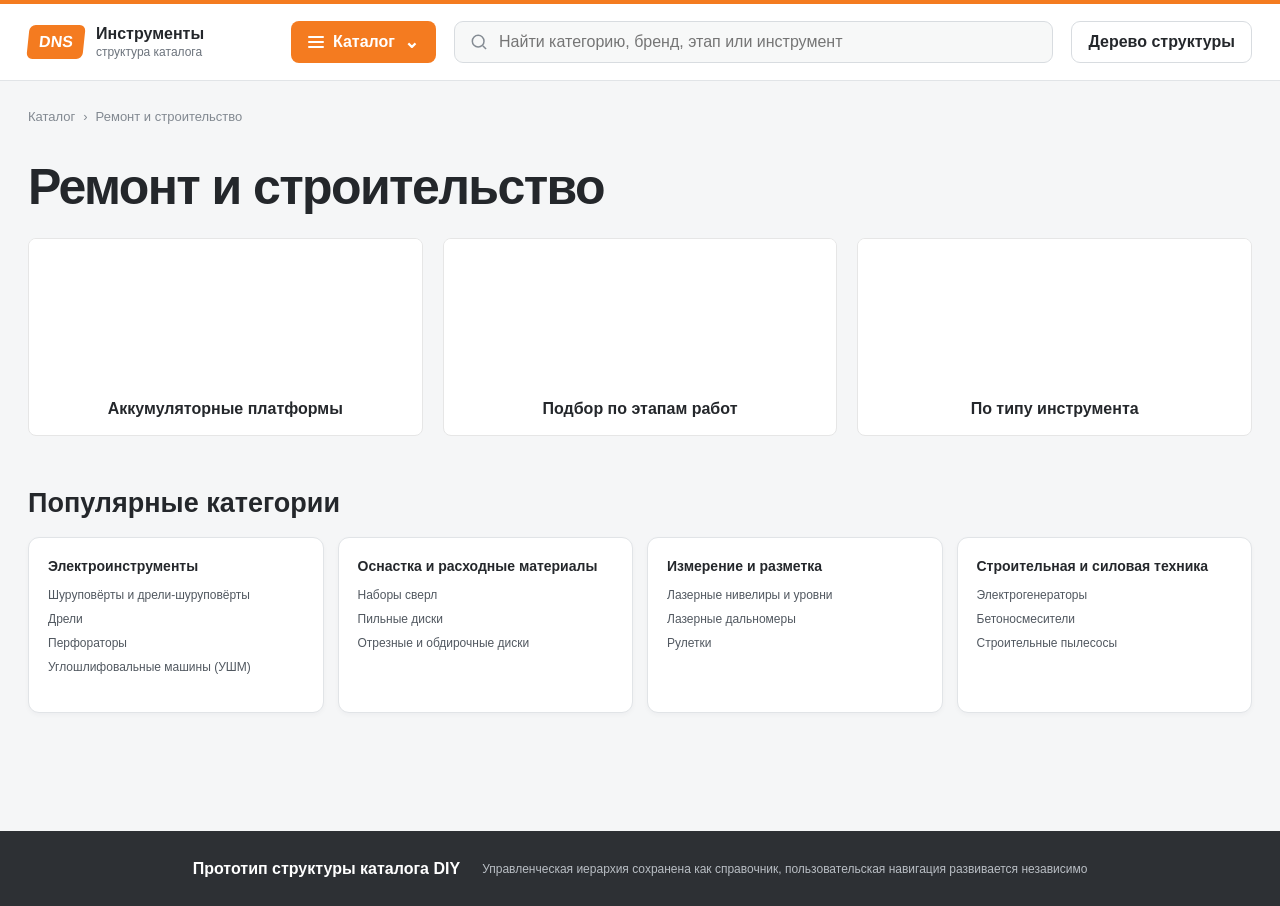
==== commit 8ac748f6: "Add files via upload" ====
--- a/OPEN-SITE.html
+++ b/OPEN-SITE.html
@@ -4,7 +4,7 @@
   <meta charset="utf-8" />
   <meta name="viewport" content="width=device-width, initial-scale=1" />
   <meta name="color-scheme" content="light" />
-  <title>Инструменты для ремонта и стройки — структура каталога V18</title>
+  <title>Ремонт и строительство — структура каталога V34</title>
   <style>:root {
   --orange: #f47b20;
   --orange-dark: #d9610b;
@@ -353,6 +353,131 @@
     aspect-ratio: 1 / 1;
   }
 }
+
+/* V24: normalized stages, work scenarios and tool-type navigation */
+.resource-summary {
+  display: flex;
+  flex-wrap: wrap;
+  gap: 10px;
+  margin: -4px 0 20px;
+}
+
+.resource-summary span {
+  display: inline-flex;
+  align-items: center;
+  min-height: 34px;
+  padding: 7px 12px;
+  border: 1px solid var(--line);
+  border-radius: 999px;
+  background: #fff;
+  color: var(--muted);
+  font-size: 13px;
+  font-weight: 700;
+}
+
+.resource-summary .warning {
+  border-color: #f2c38e;
+  background: #fff7ed;
+  color: #a64b00;
+}
+
+.resource-group-grid {
+  display: grid;
+  grid-template-columns: repeat(2, minmax(0, 1fr));
+  gap: 16px;
+}
+
+.resource-group-card {
+  overflow: hidden;
+  border: 1px solid var(--line);
+  border-radius: 18px;
+  background: #fff;
+  box-shadow: 0 8px 24px rgba(26, 29, 32, .05);
+}
+
+.resource-group-card > header {
+  display: flex;
+  align-items: center;
+  justify-content: space-between;
+  gap: 12px;
+  min-height: 66px;
+  padding: 16px 18px;
+  border-bottom: 1px solid var(--line);
+  background: #f7f8fa;
+}
+
+.resource-group-card h2 {
+  margin: 0;
+  font-size: 16px;
+  line-height: 1.25;
+}
+
+.resource-group-card > header > span {
+  display: grid;
+  place-items: center;
+  flex: 0 0 auto;
+  min-width: 30px;
+  height: 30px;
+  padding: 0 8px;
+  border-radius: 9px;
+  background: var(--orange);
+  color: #fff;
+  font-size: 12px;
+  font-weight: 800;
+}
+
+.resource-list { display: grid; }
+
+.resource-item {
+  display: flex;
+  align-items: center;
+  justify-content: space-between;
+  gap: 14px;
+  min-height: 76px;
+  padding: 14px 18px;
+  border-bottom: 1px solid var(--line);
+  color: var(--text);
+  text-decoration: none;
+}
+
+.resource-item:last-child { border-bottom: 0; }
+.resource-item.linked:hover { background: #fff8f1; }
+.resource-item > span { display: grid; gap: 3px; }
+.resource-item strong { font-size: 15px; line-height: 1.3; }
+.resource-item small { color: var(--muted); font-size: 13px; }
+.resource-item em { color: #68717d; font-size: 12px; font-style: normal; }
+.resource-item.linked > b { color: var(--orange); font-size: 18px; }
+
+.resource-item.missing {
+  background: #fffaf5;
+  border-left: 3px solid #ef9a42;
+}
+
+.resource-item.missing em { color: #a64b00; }
+.resource-item.missing.proposed { background: #fffbe8; border-left-color: #d6ad32; }
+.resource-item.missing.proposed em { color: #8a6a00; }
+.resource-item.missing > b {
+  flex: 0 0 auto;
+  padding: 5px 8px;
+  border-radius: 7px;
+  background: #ffe6cc;
+  color: #9c4800;
+  font-size: 11px;
+}
+
+.operation-related { margin-top: 32px; }
+.operation-related .section-heading > span {
+  color: var(--muted);
+  font-size: 13px;
+  font-weight: 700;
+}
+
+@media (max-width: 760px) {
+  .resource-group-grid { grid-template-columns: 1fr; }
+  .resource-group-card > header { min-height: 58px; padding: 14px; }
+  .resource-item { min-height: 68px; padding: 12px 14px; }
+  .resource-item.missing > b { display: none; }
+}
 </style>
   <link rel="preload" as="image" href="assets/generated/phase-01/entry-01-accumulator-platforms.webp" />
   <link rel="preload" as="image" href="assets/generated/stages/selection-by-work-stages.webp" />
@@ -366,13 +491,16 @@
   "use strict";
 
   const macroSections = [
-    { id: "power-tools", name: "Электроинструменты", order: 10, image: "assets/type-01-power-tools.webp" },
-    { id: "hand-tools", name: "Ручной инструмент", order: 20, image: "assets/type-02-hand-tools.webp" },
-    { id: "accessories", name: "Расходные материалы и оснастка", order: 30, image: "assets/type-03-accessories.webp" },
-    { id: "power-equipment", name: "Силовая техника", order: 40, image: "assets/type-04-power-equipment.webp" },
-    { id: "construction-equipment", name: "Строительное оборудование", order: 50, image: "assets/type-05-construction-equipment.webp" },
-    { id: "measuring", name: "Измерительные инструменты", order: 60, image: "assets/type-06-measuring.webp" },
-    { id: "welding", name: "Сварочное оборудование", order: 70, image: "assets/type-07-welding.webp" },
+    { id: "power-tools", name: "Электроинструмент", order: 10, image: "assets/type-01-power-tools.webp" },
+    { id: "accessories", name: "Оснастка, расходные материалы и аксессуары", order: 20, image: "assets/type-03-accessories.webp" },
+    { id: "hand-tools", name: "Ручной инструмент", order: 30, image: "assets/type-02-hand-tools.webp" },
+    { id: "power-equipment", name: "Строительная и силовая техника", order: 40, image: "assets/type-04-power-equipment.webp" },
+    { id: "measuring", name: "Измерительный и диагностический инструмент", order: 50, image: "assets/type-06-measuring.webp" },
+    { id: "welding", name: "Сварочное и паяльное оборудование", order: 60, image: "assets/type-07-welding.webp" },
+    { id: "pneumatics", name: "Пневмоинструмент и компрессорное оборудование", order: 70, image: "assets/type-04-power-equipment.webp" },
+    { id: "cleaning", name: "Клининговое оборудование", order: 80, image: "assets/type-08-storage.webp" },
+    { id: "storage-ppe-root", name: "СИЗ, хранение и организация рабочего места", order: 90, image: "assets/type-08-storage.webp" },
+    { id: "workshop", name: "Станки и оборудование для мастерской", order: 100, image: "assets/type-08-storage.webp" },
   ];
 
   const groups = [
@@ -426,7 +554,7 @@
     {
       id: "wrenches", macroId: "hand-tools", order: 20,
       name: "Ключи",
-      categories: ["Наборы ключей", "Разводные и трубные ключи", "Шестигранные ключи"],
+      categories: ["Наборы ключей", "Ключи разводные", "Ключи трубные", "Шестигранные ключи", "Динамометрические ключи"],
     },
     {
       id: "painting-tools", macroId: "hand-tools", order: 30,
@@ -436,22 +564,22 @@
     {
       id: "striking-prying-tools", macroId: "hand-tools", order: 40,
       name: "Ударно-рычажный инструмент",
-      categories: ["Зубила и кернеры", "Кувалды и кирки", "Ломы, монтировки и гвоздодеры", "Молотки и киянки", "Топор"],
+      categories: ["Зубила и кернеры", "Кувалды", "Кирки", "Ломы, монтировки и гвоздодеры", "Молотки и киянки", "Топоры и колуны", "Лопаты"],
     },
     {
       id: "cutting-hand-tools", macroId: "hand-tools", order: 50,
       name: "Режущий инструмент",
-      categories: ["Мультифункциональные ножи", "Пилы и ножовки", "Стамеска, долото и рубанок", "Строительные ножи", "Труборезы"],
+      categories: ["Мультифункциональные ножи", "Ножи монтерские", "Пилы и ножовки", "Ножовки по дереву", "Ножовки по металлу", "Ножовочные полотна", "Ножницы по металлу", "Ножницы канцелярские", "Ножницы строительные", "Ножеточки", "Стамеска, долото и рубанок", "Строительные ножи", "Труборезы", "Болторезы", "Плиткорезы ручные"],
     },
     {
       id: "tool-sets", macroId: "hand-tools", order: 60,
-      name: "Наборы инструментов",
-      categories: ["Набор автоинструмента", "Трещотки", "Универсальный набор инструмента для дома"],
+      name: "Наборы ручного инструмента",
+      categories: ["Наборы автоинструмента", "Наборы столярно-слесарного инструмента", "Наборы ключей", "Наборы отверток", "Наборы шарнирно-губцевого инструмента", "Наборы торцевых головок", "Мультитулы"],
     },
     {
       id: "pliers-tools", macroId: "hand-tools", order: 70,
       name: "Шарнирно-губцевые инструменты",
-      categories: ["Бокорезы и кусачки", "Клещи и специализированный ручной инструмент", "Многофункциональные и стандартные пассатижи", "Мультитул", "Наборы шарнирно-губцевого инструмента", "Ножницы и болторезы", "Плоскогубцы, тонкогубцы"],
+      categories: ["Бокорезы и кусачки", "Клещи и специализированный ручной инструмент", "Многофункциональные и стандартные пассатижи", "Мультитул", "Ножницы и болторезы", "Болторезы", "Ножницы по металлу", "Просекатели", "Ручные заклепочники", "Плоскогубцы, тонкогубцы", "Клещи зажимные", "Пружинные зажимы", "Пинцеты", "Ремни стяжные"],
     },
     {
       id: "electrical-hand-tools", macroId: "hand-tools", order: 80,
@@ -461,17 +589,22 @@
     {
       id: "clamping-tools", macroId: "hand-tools", order: 90,
       name: "Зажимной инструмент",
-      categories: ["Струбцины", "Тиски"],
+      categories: ["Струбцины", "Тиски", "Клещи зажимные", "Пружинные зажимы", "Пинцеты", "Ремни стяжные"],
     },
     {
       id: "tile-tools", macroId: "hand-tools", order: 100,
       name: "Инструменты для работы с плиткой",
-      categories: ["Плиткорез"],
+      categories: [],
     },
     {
       id: "storage-ppe", macroId: "hand-tools", order: 110,
-      name: "Хранение инструмента и СИЗ",
+      name: "Хранение и организация рабочего места",
       categories: ["Сумки и рюкзаки для хранения", "Ящик для инструмента", "Короба и контейнеры для хранения"],
+    },
+    {
+      id: "safety-ppe", macroId: "hand-tools", order: 120,
+      name: "СИЗ и защита",
+      categories: ["Очки защитные", "Перчатки", "Наушники защитные", "Респираторы", "Спецодежда"],
     },
 
     {
@@ -629,9 +762,9 @@
           id: "nav-hard-materials", name: "Резка твердых материалов",
           categoryIds: uniqueIds([...hardMaterialSteelIds, ...hardMaterialConcreteIds, ...hardMaterialTileIds]),
           subgroups: [
-            { id: "steel", name: "Сталь", categoryIds: hardMaterialSteelIds },
-            { id: "concrete", name: "Бетон", categoryIds: hardMaterialConcreteIds },
-            { id: "tile", name: "Плитка", categoryIds: hardMaterialTileIds },
+            { id: "steel", name: "Резка стали", categoryIds: hardMaterialSteelIds },
+            { id: "concrete", name: "Резка бетона", categoryIds: hardMaterialConcreteIds },
+            { id: "tile", name: "Резка плитки", categoryIds: hardMaterialTileIds },
           ],
         },
         { id: "nav-sawing-cutting", name: "Пиление, рез и обработка дерева", categoryIds: fromGroups(["cutting-power-tools", "woodworking-power-tools"]) },
@@ -643,12 +776,12 @@
       id: "nav-hand-tools", name: "Ручной инструмент", order: 20, image: "assets/type-02-hand-tools.webp",
       groups: [
         { id: "nav-screwdrivers-wrenches", name: "Отвертки и ключи", categoryIds: fromGroups(["screwdrivers", "wrenches"]) },
-        { id: "nav-impact-demolition", name: "Ударный и демонтажный инструмент", categoryIds: fromGroups(["striking-prying-tools"]) },
-        { id: "nav-cutting-hand", name: "Резка и обработка материалов", categoryIds: fromGroups(["cutting-hand-tools"]) },
+        { id: "nav-impact-demolition", name: "Ударно-рычажный инструмент", categoryIds: fromGroups(["striking-prying-tools"]) },
+        { id: "nav-cutting-hand", name: "Режущий и столярно-слесарный инструмент", categoryIds: fromGroups(["cutting-hand-tools"]) },
         { id: "nav-pliers-clamping", name: "Шарнирно-губцевый и зажимной инструмент", categoryIds: fromGroups(["pliers-tools", "clamping-tools"]) },
         { id: "nav-finishing-tile", name: "Отделочный и плиточный инструмент", categoryIds: fromGroups(["painting-tools", "tile-tools"]) },
-        { id: "nav-tool-sets", name: "Наборы инструментов", categoryIds: fromGroups(["tool-sets"]) },
-        { id: "nav-electrical-installation", name: "Электромонтажный инструмент", categoryIds: fromGroups(["electrical-hand-tools"], ["Измерители параметров эл.сетей"]) },
+        { id: "nav-tool-sets", name: "Наборы ручного инструмента", categoryIds: fromGroups(["tool-sets"]) },
+        { id: "nav-electrical-installation", name: "Электромонтажный инструмент", categoryIds: fromGroups(["electrical-hand-tools"]) },
       ],
     },
     {
@@ -663,16 +796,11 @@
       ],
     },
     {
-      id: "nav-power-equipment", name: "Силовая техника", order: 40, image: "assets/type-04-power-equipment.webp",
+      id: "nav-power-equipment", name: "Строительная и силовая техника", order: 40, image: "assets/type-04-power-equipment.webp",
       groups: [
         { id: "nav-power-supply", name: "Автономное электроснабжение", categoryIds: fromGroups(["power-supply"]) },
         { id: "nav-pneumatics", name: "Компрессоры и пневмоинструмент", categoryIds: fromGroups(["compressors-pneumatics"]) },
         { id: "nav-cleaning", name: "Мойки и клининговое оборудование", categoryIds: fromGroups(["pressure-washers", "cleaning-equipment"]) },
-      ],
-    },
-    {
-      id: "nav-construction-equipment", name: "Строительное оборудование", order: 50, image: "assets/type-05-construction-equipment.webp",
-      groups: [
         { id: "nav-concrete-equipment", name: "Приготовление и уплотнение бетона", categoryIds: fromGroups(["concrete-equipment"]) },
         { id: "nav-machine-tools", name: "Станки и обработка материалов", categoryIds: fromGroups(["machine-tools"]) },
       ],
@@ -680,9 +808,12 @@
     {
       id: "nav-measuring", name: "Измерение и контроль", order: 60, image: "assets/type-06-measuring.webp",
       groups: [
-        { id: "nav-linear-measuring", name: "Линейные и угловые измерения", categoryIds: pick(["Рулетки, линейки и ленты", "Угольник, транспортиры и малки", "Штангенциркули и микрометры", "Лазерный дальномер"]) },
+        { id: "nav-linear-measuring", name: "Линейные измерения", categoryIds: pick(["Рулетки, линейки и измерительные ленты", "Микрометры", "Курвиметры"]) },
+        { id: "nav-angular-measuring", name: "Угловые измерения", categoryIds: pick(["Уровни и отвесы", "Угольники, транспортиры и малки"]) },
         { id: "nav-levels-planes", name: "Уровни, плоскости и разметка", categoryIds: pick(["Лазерный нивелир", "Оптический нивелир", "Уровни и отвесы", "Установка, индикация, питание измерителей"]) },
-        { id: "nav-technical-control", name: "Температура и электрические параметры", categoryIds: pick(["Температурные измерители", "Измерители параметров эл.сетей"]) },
+        { id: "nav-electrical-measuring", name: "Электроизмерительные приборы", categoryIds: pick(["Измерители параметров эл.сетей"]) },
+        { id: "nav-technical-control", name: "Температурные измерения", categoryIds: pick(["Пирометры и лазерные термометры", "Тепловизоры"]) },
+        { id: "nav-physical-measuring", name: "Физические параметры", categoryIds: pick(["Точные весы", "Механические штангенциркули", "Электронные штангенциркули"]) },
       ],
     },
     {
@@ -693,10 +824,16 @@
       ],
     },
     {
-      id: "nav-storage-safety", name: "Хранение, рабочее место и защита", order: 80, image: "assets/type-08-storage.webp",
+      id: "nav-storage-safety", name: "Хранение и организация рабочего места", order: 80, image: "assets/type-08-storage.webp",
       groups: [
         { id: "nav-storage", name: "Хранение и переноска", categoryIds: pick(["Сумки и рюкзаки для хранения", "Ящик для инструмента", "Короба и контейнеры для хранения"]) },
         { id: "nav-workplace", name: "Организация рабочего места", categoryIds: fromGroups(["workshop-organization"]) },
+      ],
+    },
+    {
+      id: "nav-ppe", name: "СИЗ и защита", order: 90, image: "assets/type-08-storage.webp",
+      groups: [
+        { id: "nav-ppe-items", name: "Средства индивидуальной защиты", categoryIds: pick(["Очки защитные", "Перчатки", "Наушники защитные", "Респираторы", "Спецодежда"]) },
       ],
     },
   ];
@@ -720,7 +857,7 @@
     "nav-pliers-clamping": [
       { id: "gripping", name: "Захват и удержание", categoryIds: pick(["Клещи и специализированный ручной инструмент", "Многофункциональные и стандартные пассатижи", "Плоскогубцы, тонкогубцы"]) },
       { id: "cutting", name: "Кусачки, ножницы и болторезы", categoryIds: pick(["Бокорезы и кусачки", "Ножницы и болторезы"]) },
-      { id: "multi-sets", name: "Мультитулы и наборы", categoryIds: pick(["Мультитул", "Наборы шарнирно-губцевого инструмента"]) },
+      { id: "multi-sets", name: "Мультитулы", categoryIds: pick(["Мультитул"]) },
       { id: "clamping", name: "Зажим и фиксация", categoryIds: fromGroups(["clamping-tools"]) },
     ],
     "nav-drilling-demolition-accessories": [
@@ -829,27 +966,311 @@
     extra: initialRoute.extra || "",
   };
 
-  const copyTypePlacement = (sourceId, id, parentId, order) => {
+  const copyTypePlacement = (sourceId, id, parentId, order, overrides = {}) => {
     const source = TYPE_CATALOG.nodes.find((node) => node.id === sourceId);
+    const title = overrides.title || source.title;
     return {
       ...source,
       id,
       parentId,
       order,
       level: 5,
-      fullPath: `Ручной инструмент > Наборы и мультитулы > ${source.title}`,
-      origin: "Дополнительная пользовательская группировка",
+      title,
+      fullPath: overrides.fullPath || `Ручной инструмент > Наборы ручного инструмента > ${title}`,
+      origin: overrides.origin || "Пользовательская группировка",
+      ...overrides,
     };
   };
 
+  const typeNodeOverrides = new Map([
+    ["N0453", { title: "Перемешивание строительных смесей", fullPath: "Электроинструменты > Перемешивание строительных смесей" }],
+    ["N0454", { title: "Резка металла, бетона и плитки", fullPath: "Электроинструмент > Резка металла, бетона и плитки" }],
+    ["N0455", { title: "Резка стали", fullPath: "Электроинструмент > Резка металла, бетона и плитки > Резка стали" }],
+    ["N0456", { title: "Резка бетона", fullPath: "Электроинструмент > Резка металла, бетона и плитки > Резка бетона" }],
+    ["N0457", { title: "Резка плитки", fullPath: "Электроинструмент > Резка металла, бетона и плитки > Резка плитки" }],
+    ["N0083", { title: "Монтаж и крепление", fullPath: "Электроинструмент > Монтаж и крепление" }],
+    ["N0106", { title: "Отвертки и ключи", fullPath: "Ручной инструмент > Отвертки и ключи" }],
+    ["N0125", { title: "Ударно-рычажный инструмент", fullPath: "Ручной инструмент > Ударно-рычажный инструмент" }],
+    ["N0112", { title: "Ключи разводные", fullPath: "Ручной инструмент > Отвертки и ключи > Ключи разводные" }],
+    ["N0174", { parentId: "N0170", fullPath: "Ручной инструмент > Малярный и отделочный инструмент > Шпатели и кельмы" }],
+    ["N0096", { title: "Аккумуляторы, зарядные устройства и комплекты", fullPath: "Электроинструменты > Аккумуляторы, зарядные устройства и комплекты" }],
+    ["N0329", { title: "Строительная и силовая техника", fullPath: "Строительная и силовая техника" }],
+    ["N0352", { title: "Пневмоинструмент и компрессорное оборудование", fullPath: "Пневмоинструмент и компрессорное оборудование" }],
+    ["N0001", { title: "Электроинструмент", order: 1, fullPath: "Электроинструмент" }],
+    ["N0177", { title: "Оснастка, расходные материалы и аксессуары", order: 2, fullPath: "Оснастка, расходные материалы и аксессуары" }],
+    ["N0105", { title: "Ручной инструмент", order: 3 }],
+    ["N0329", { title: "Строительная и силовая техника", order: 4, fullPath: "Строительная и силовая техника" }],
+    ["N0296", { title: "Измерительный и диагностический инструмент", order: 5, fullPath: "Измерительный и диагностический инструмент" }],
+    ["N0405", { title: "Сварочное и паяльное оборудование", order: 6, fullPath: "Сварочное и паяльное оборудование" }],
+    ["N0352", { title: "Пневмоинструмент и компрессорное оборудование", order: 7, fullPath: "Пневмоинструмент и компрессорное оборудование" }],
+    ["N0429", { title: "СИЗ, хранение и организация рабочего места", order: 9, fullPath: "СИЗ, хранение и организация рабочего места" }],
+    ["N0336", { parentId: "CUSTOM_CLEANING_ROOT", order: 1, fullPath: "Клининговое оборудование > Клининговая и сезонная техника" }],
+    ["N0367", { parentId: "CUSTOM_WORKSHOP_ROOT", order: 1, fullPath: "Станки и оборудование для мастерской > Станки и оборудование мастерской" }],
+    ["N0053", {
+      title: "Шлифовальные машины по бетону",
+      parentId: "N0050",
+      order: 3.5,
+      fullPath: "Электроинструменты > Шлифование, полирование и обработка поверхностей > Шлифовальные и полировальные машины > Шлифовальные машины по бетону",
+      sourceNames: ["Шлифовальные машины по бетону"],
+      sourceUrls: ["https://www.dns-shop.ru/catalog/17a9c78c16404e77/slifovalnye-masiny-po-betonu/"],
+      sourceTypes: ["leaf"],
+      action: "Сопоставить с категорией DNS",
+    }],
+    ["N0128", {
+      title: "Кувалды",
+      fullPath: "Ручной инструмент > Ударный инструмент > Молотки, кувалды и топоры > Кувалды",
+      sourceNames: ["Кувалды"],
+      sourceUrls: ["https://www.dns-shop.ru/catalog/17aa1cdc16404e77/kuvaldy/?stock=now-today-tomorrow-later-out_of_stock&order=popular"],
+      sourceTypes: ["filtered-category"],
+      action: "Сопоставить с категорией DNS",
+    }],
+    ["N0132", {
+      sourceNames: ["Ломы, монтировки и гвоздодеры"],
+      sourceUrls: ["https://www.dns-shop.ru/catalog/17aa01dd16404e77/lomy-lomy-gvozdodery/?q=Гвоздодёр&stock=now-today-tomorrow-later-out_of_stock&order=popular"],
+      sourceTypes: ["filtered-category"],
+      action: "Сопоставить с категорией DNS",
+    }],
+    ["N0136", {
+      sourceNames: ["Струбцины"],
+      sourceUrls: ["https://www.dns-shop.ru/catalog/17aa139c16404e77/strubciny/"],
+      sourceTypes: ["leaf"],
+      action: "Сопоставить с категорией DNS",
+    }],
+    ["N0353", { parentId: "N0329", order: 2, fullPath: "Строительная и силовая техника > Бетонные и растворные работы" }],
+    ["N0360", { parentId: "N0329", order: 3, fullPath: "Строительная и силовая техника > Подъем, доступ и освещение" }],
+    ["N0367", { parentId: "CUSTOM_WORKSHOP_ROOT", order: 1, fullPath: "Станки и оборудование для мастерской > Станки и оборудование мастерской" }],
+    ["N0336", { parentId: "CUSTOM_CLEANING_ROOT", order: 1, fullPath: "Клининговое оборудование > Клининговая и сезонная техника" }],
+    ["N0383", { title: "Компрессорный инструмент", order: 1, fullPath: "Пневмоинструмент и компрессорное оборудование > Компрессорный инструмент" }],
+    ["N0388", { order: 2 }],
+    ["N0085", { parentId: "N0083" }],
+    ["N0086", { parentId: "N0083" }],
+    ["N0087", { parentId: "N0083" }],
+    ["N0088", { parentId: "N0083" }],
+    ["N0089", { parentId: "N0083" }],
+    ["N0090", { parentId: "N0083" }],
+    ["N0092", { parentId: "CUSTOM_HEAT" }],
+    ["N0094", { parentId: "CUSTOM_HEAT" }],
+    ["N0093", { parentId: "CUSTOM_COATINGS" }],
+    ["N0095", { parentId: "CUSTOM_COATINGS" }],
+    ["N0089", { parentId: "N0083" }],
+    ["N0090", { parentId: "N0083" }],
+    ["N0127", { parentId: "N0125", fullPath: "Ручной инструмент > Ударно-рычажный инструмент > Молотки и киянки" }],
+    ["N0128", { parentId: "N0125", title: "Кувалды", fullPath: "Ручной инструмент > Ударно-рычажный инструмент > Кувалды" }],
+    ["N0129", { parentId: "N0125", fullPath: "Ручной инструмент > Ударно-рычажный инструмент > Топоры и колуны" }],
+    ["N0132", { parentId: "N0125", fullPath: "Ручной инструмент > Ударно-рычажный инструмент > Ломы, монтировки и гвоздодеры" }],
+    ["N0133", { parentId: "N0125", fullPath: "Ручной инструмент > Ударно-рычажный инструмент > Зубила и кернеры" }],
+    ["N0310", { parentId: "CUSTOM_LINEAR_MEASUREMENTS", fullPath: "Измерительный и диагностический инструмент > Линейные измерения > Рулетки, линейки и измерительные ленты" }],
+    ["N0315", { parentId: "CUSTOM_LINEAR_MEASUREMENTS", fullPath: "Измерительный и диагностический инструмент > Линейные измерения > Микрометры" }],
+    ["N0316", { parentId: "CUSTOM_LINEAR_MEASUREMENTS", fullPath: "Измерительный и диагностический инструмент > Линейные измерения > Маркеры и карандаши строительные" }],
+    ["N0311", { parentId: "CUSTOM_ANGULAR_MEASUREMENTS", fullPath: "Измерительный и диагностический инструмент > Угловые измерения > Угольники, транспортиры и малки" }],
+    ["N0312", { parentId: "CUSTOM_ANGULAR_MEASUREMENTS", fullPath: "Измерительный и диагностический инструмент > Угловые измерения > Уровни и отвесы" }],
+    ["N0318", { parentId: "N0296", fullPath: "Измерительный и диагностический инструмент > Электроизмерительные приборы" }],
+    ["N0325", { parentId: "CUSTOM_TEMPERATURE_MEASUREMENTS", fullPath: "Измерительный и диагностический инструмент > Температурные измерения > Пирометры и лазерные термометры" }],
+    ["N0326", { parentId: "CUSTOM_TEMPERATURE_MEASUREMENTS", fullPath: "Измерительный и диагностический инструмент > Температурные измерения > Тепловизоры" }],
+    ["N0313", { parentId: "CUSTOM_PHYSICAL_MEASUREMENTS", fullPath: "Измерительный и диагностический инструмент > Физические параметры > Механические штангенциркули" }],
+    ["N0314", { parentId: "CUSTOM_PHYSICAL_MEASUREMENTS", fullPath: "Измерительный и диагностический инструмент > Физические параметры > Электронные штангенциркули" }],
+  ]);
+  const excludedTypeNodeIds = new Set(["N0084", "N0091", "N0118", "N0159", "N0160", "N0130", "N0126", "N0131", "N0308", "N0309", "N0317", "N0324", "N0140", "N0360", "N0361", "N0365", "N0377", "N0380", "N0384"]);
+  [
+    "N0032", "N0200", "N0065", "N0247", "N0463", "N0094", "N0268", "N0095", "N0269",
+    "CUSTOM_CLAMP_SPRING", "CUSTOM_CLAMP_TIES", "N0151", "CUSTOM_NEEDLE_FILES", "N0315",
+    "N0464", "N0363", "N0273", "N0340", "N0267",
+  ].forEach((id) => excludedTypeNodeIds.add(id));
+
+  const reparentedAccessoryPaths = [
+    {
+      parentId: "N0003",
+      fullPath: "Электроинструмент > Сверление, закручивание и долбление > Закручивание крепежа",
+      ids: ["N0009", "N0010", "N0011", "N0012", "N0013"],
+    },
+    {
+      parentId: "CUSTOM_DRILLING_ACCESSORIES",
+      fullPath: "Электроинструмент > Сверление, закручивание и долбление > Оснастка для сверления и долбления",
+      ids: ["N0021", "N0022", "N0023", "N0024", "N0025", "N0026", "N0027", "N0028", "N0029", "N0030", "N0032"],
+    },
+    {
+      parentId: "N0453",
+      fullPath: "Электроинструмент > Перемешивание строительных смесей",
+      ids: ["N0031"],
+    },
+    {
+      parentId: "CUSTOM_SAWING_ACCESSORIES",
+      fullPath: "Электроинструмент > Пиление и резка > Оснастка для пиления и резки",
+      ids: ["N0036", "N0038", "N0040", "N0043", "N0045", "N0046", "PATCH_DIAMOND_DISCS_CUTTING"],
+    },
+    {
+      parentId: "CUSTOM_GRINDING_ACCESSORIES",
+      fullPath: "Электроинструмент > Шлифование, полирование и обработка поверхностей > Оснастка для шлифования и полирования",
+      ids: ["N0062", "N0063", "N0064", "N0065", "N0066", "N0067", "N0068", "N0069", "N0070", "N0071", "N0072", "N0073", "N0074", "N0075", "N0076"],
+    },
+    {
+      parentId: "N0077",
+      fullPath: "Электроинструмент > Шлифование, полирование и обработка поверхностей > Фрезерование и строгание",
+      ids: ["N0079", "N0080", "N0082"],
+    },
+  ];
+  reparentedAccessoryPaths.forEach(({ parentId, fullPath, ids }) => ids.forEach((id, index) => {
+    const source = TYPE_CATALOG.nodes.find((node) => node.id === id);
+    typeNodeOverrides.set(id, {
+      parentId,
+      order: index + 1,
+      fullPath: source?.title ? `${fullPath} > ${source.title}` : fullPath,
+    });
+  }));
+  const directCuttingHandPath = "Ручной инструмент > Режущий и столярно-слесарный инструмент";
+  [
+    ["N0141", 1], ["N0142", 2], ["N0143", 3], ["N0144", 4],
+    ["N0145", 5], ["N0147", 7], ["N0148", 8], ["N0138", 9],
+  ].forEach(([id, order]) => {
+    const source = TYPE_CATALOG.nodes.find((node) => node.id === id);
+    const title = id === "N0143" ? "Ножовки и пилы" : source?.title;
+    typeNodeOverrides.set(id, {
+      parentId: "N0139",
+      order,
+      ...(id === "N0143" ? { title } : {}),
+      fullPath: `${directCuttingHandPath} > ${title}`,
+    });
+  });
+  typeNodeOverrides.set("N0146", {
+    parentId: "CUSTOM_SCISSORS_SHARPENERS_GROUP",
+    order: 1,
+    fullPath: `${directCuttingHandPath} > Ножницы и ножеточки > Ножницы по металлу`,
+  });
+  typeNodeOverrides.set("N0169", {
+    parentId: "N0139",
+    order: 10,
+    fullPath: `${directCuttingHandPath} > Ножи монтерские`,
+  });
+  typeNodeOverrides.set("N0149", {
+    parentId: "N0139",
+    order: 11,
+    fullPath: `${directCuttingHandPath} > Столярный инструмент`,
+  });
+  [
+    ["N0362", 4, "Домкраты гидравлические"],
+    ["N0363", 5, "Домкраты механические"],
+    ["N0364", 6, "Лестницы и стремянки"],
+    ["N0366", 7, "Строительные фонари"],
+  ].forEach(([id, order, title]) => typeNodeOverrides.set(id, {
+    parentId: "N0329",
+    order,
+    fullPath: `Строительная и силовая техника > ${title}`,
+  }));
+  typeNodeOverrides.set("N0362", {
+    parentId: "CUSTOM_WORKSHOP_BENCHES_GROUP",
+    order: 3,
+    fullPath: "Станки и оборудование для мастерской > Станки и оборудование мастерской > Верстаки и стеллажи для мастерской > Домкраты гидравлические",
+  });
+  typeNodeOverrides.set("N0363", {
+    parentId: "CUSTOM_WORKSHOP_BENCHES_GROUP",
+    order: 4,
+    fullPath: "Станки и оборудование для мастерской > Станки и оборудование мастерской > Верстаки и стеллажи для мастерской > Домкраты механические",
+  });
+  typeNodeOverrides.set("N0385", {
+    parentId: "N0383",
+    order: 1,
+    fullPath: "Пневмоинструмент и компрессорное оборудование > Компрессорный инструмент > Компрессоры",
+  });
+  typeNodeOverrides.set("N0386", {
+    parentId: "N0383",
+    order: 2,
+    fullPath: "Пневмоинструмент и компрессорное оборудование > Компрессорный инструмент > Шланги для компрессоров",
+  });
+  typeNodeOverrides.set("N0387", {
+    parentId: "N0388",
+    order: 5,
+    fullPath: "Пневмоинструмент и компрессорное оборудование > Пневматический инструмент > Наборы пневматического инструмента",
+  });
+  ["N0092", "N0094"].forEach((id) => typeNodeOverrides.set(id, { parentId: "CUSTOM_HEAT", fullPath: "Электроинструмент > Нагрев и термообработка" }));
+  ["N0093", "N0095"].forEach((id) => typeNodeOverrides.set(id, { parentId: "CUSTOM_COATINGS", fullPath: "Электроинструмент > Нанесение покрытий" }));
+  ["N0089", "N0090"].forEach((id, index) => typeNodeOverrides.set(id, { parentId: "N0083", order: index + 5, fullPath: "Электроинструмент > Монтаж и крепление" }));
+
   const addedTypeNodes = [
+    {
+      id: "CUSTOM_LINEAR_MEASUREMENTS", parentId: "N0296", order: 2, level: 2,
+      title: "Линейные измерения", fullPath: "Измерительный и диагностический инструмент > Линейные измерения",
+      kind: "Навигационная группа", itemRole: "Навигация", duplicateCount: 0, action: "Создать навигационный узел", sourceNames: [], sourceUrls: [], sourceTypes: [], origin: "Структурная правка по запросу",
+    },
+    {
+      id: "CUSTOM_ANGULAR_MEASUREMENTS", parentId: "N0296", order: 3, level: 2,
+      title: "Угловые измерения", fullPath: "Измерительный и диагностический инструмент > Угловые измерения",
+      kind: "Навигационная группа", itemRole: "Навигация", duplicateCount: 0, action: "Создать навигационный узел", sourceNames: [], sourceUrls: [], sourceTypes: [], origin: "Структурная правка по запросу",
+    },
+    {
+      id: "CUSTOM_TEMPERATURE_MEASUREMENTS", parentId: "N0296", order: 7, level: 2,
+      title: "Температурные измерения", fullPath: "Измерительный и диагностический инструмент > Температурные измерения",
+      kind: "Навигационная группа", itemRole: "Навигация", duplicateCount: 0, action: "Создать навигационный узел", sourceNames: [], sourceUrls: [], sourceTypes: [], origin: "Структурная правка по запросу",
+    },
+    {
+      id: "CUSTOM_PHYSICAL_MEASUREMENTS", parentId: "N0296", order: 8, level: 2,
+      title: "Физические параметры", fullPath: "Измерительный и диагностический инструмент > Физические параметры",
+      kind: "Навигационная группа", itemRole: "Навигация", duplicateCount: 0, action: "Создать навигационный узел", sourceNames: [], sourceUrls: [], sourceTypes: [], origin: "Структурная правка по запросу",
+    },
+    {
+      id: "CUSTOM_KNIVES_GROUP", parentId: "N0140", order: 1, level: 3,
+      title: "Ножи", fullPath: "Ручной инструмент > Режущий и столярно-слесарный инструмент > Ножи, пилы и труборезы > Ножи",
+      kind: "Навигационная группа", itemRole: "Навигация", duplicateCount: 0, action: "Создать навигационный узел", sourceNames: [], sourceUrls: [], sourceTypes: [], origin: "Структурная правка по запросу",
+    },
+    {
+      id: "CUSTOM_SAWS_GROUP", parentId: "N0140", order: 2, level: 3,
+      title: "Пилы и ножовки", fullPath: "Ручной инструмент > Режущий и столярно-слесарный инструмент > Ножи, пилы и труборезы > Пилы и ножовки",
+      kind: "Навигационная группа", itemRole: "Навигация", duplicateCount: 0, action: "Создать навигационный узел", sourceNames: [], sourceUrls: [], sourceTypes: [], origin: "Структурная правка по запросу",
+    },
+    {
+      id: "CUSTOM_PIPE_GROUP", parentId: "N0140", order: 3, level: 3,
+      title: "Труборезы и болторезы", fullPath: "Ручной инструмент > Режущий и столярно-слесарный инструмент > Ножи, пилы и труборезы > Труборезы и болторезы",
+      kind: "Навигационная группа", itemRole: "Навигация", duplicateCount: 0, action: "Создать навигационный узел", sourceNames: [], sourceUrls: [], sourceTypes: [], origin: "Структурная правка по запросу",
+    },
+    {
+      id: "CUSTOM_SCISSORS_SHARPENERS_GROUP", parentId: "N0139", order: 6, level: 3,
+      title: "Ножницы и ножеточки", fullPath: "Ручной инструмент > Режущий и столярно-слесарный инструмент > Ножницы и ножеточки",
+      kind: "Навигационная группа", itemRole: "Навигация", duplicateCount: 0, action: "Создать навигационный узел", sourceNames: [], sourceUrls: [], sourceTypes: [], origin: "Структурная правка по запросу",
+    },
+    {
+      id: "CUSTOM_CLEANING_ROOT",
+      parentId: null,
+      order: 8,
+      level: 1,
+      title: "Клининговое оборудование",
+      fullPath: "Клининговое оборудование",
+      kind: "Навигационная группа",
+      itemRole: "Навигация",
+      duplicateCount: 0,
+      action: "Создать навигационный узел",
+      sourceNames: [], sourceUrls: [], sourceTypes: [], origin: "Структурная правка по запросу",
+    },
+    {
+      id: "CUSTOM_WORKSHOP_ROOT",
+      parentId: null,
+      order: 10,
+      level: 1,
+      title: "Станки и оборудование для мастерской",
+      fullPath: "Станки и оборудование для мастерской",
+      kind: "Навигационная группа",
+      itemRole: "Навигация",
+      duplicateCount: 0,
+      action: "Создать навигационный узел",
+      sourceNames: [], sourceUrls: [], sourceTypes: [], origin: "Структурная правка по запросу",
+    },
+    {
+      id: "CUSTOM_SHARPENING_STATIONS_ACCESSORIES", parentId: "N0376", order: 1, level: 4,
+      title: "Заточные станки (точила), оснастка",
+      fullPath: "Станки и оборудование для мастерской > Станки и оборудование мастерской > Шлифовальные и точильные станки > Заточные станки (точила), оснастка",
+      kind: "Навигационная группа", itemRole: "Навигация", duplicateCount: 0, action: "Создать навигационный узел", sourceNames: [], sourceUrls: [], sourceTypes: [], origin: "Структурная правка по запросу",
+    },
+    {
+      id: "CUSTOM_WORKSHOP_BENCHES_GROUP", parentId: "N0367", order: 5, level: 4,
+      title: "Верстаки и стеллажи для мастерской",
+      fullPath: "Станки и оборудование для мастерской > Станки и оборудование мастерской > Верстаки и стеллажи для мастерской",
+      kind: "Навигационная группа", itemRole: "Навигация", duplicateCount: 0, action: "Создать навигационный узел", sourceNames: [], sourceUrls: [], sourceTypes: [], origin: "Структурная правка по запросу",
+    },
     {
       id: "CUSTOM_HAND_SETS",
       parentId: "N0105",
       order: 7.5,
       level: 2,
-      title: "Наборы и мультитулы",
-      fullPath: "Ручной инструмент > Наборы и мультитулы",
+      title: "Наборы ручного инструмента",
+      fullPath: "Ручной инструмент > Наборы ручного инструмента",
       kind: "Навигационная группа",
       itemRole: "Навигация",
       duplicateCount: 0,
@@ -857,16 +1278,183 @@
       sourceNames: [],
       sourceUrls: [],
       sourceTypes: [],
-      origin: "Дополнительная пользовательская группировка",
-    },
-    copyTypePlacement("N0109", "CUSTOM_HAND_SETS_01", "CUSTOM_HAND_SETS", 1),
-    copyTypePlacement("N0110", "CUSTOM_HAND_SETS_02", "CUSTOM_HAND_SETS", 2),
+      origin: "Пользовательская группировка",
+    },
+    copyTypePlacement("N0117", "CUSTOM_HAND_SETS_01", "CUSTOM_HAND_SETS", 1),
+    copyTypePlacement("N0118", "CUSTOM_HAND_SETS_02", "CUSTOM_HAND_SETS", 2, {
+      title: "Наборы столярно-слесарного инструмента",
+      fullPath: "Ручной инструмент > Наборы ручного инструмента > Наборы столярно-слесарного инструмента",
+      origin: "Переименование по запросу",
+    }),
     copyTypePlacement("N0111", "CUSTOM_HAND_SETS_03", "CUSTOM_HAND_SETS", 3),
-    copyTypePlacement("N0117", "CUSTOM_HAND_SETS_04", "CUSTOM_HAND_SETS", 4),
-    copyTypePlacement("N0118", "CUSTOM_HAND_SETS_05", "CUSTOM_HAND_SETS", 5),
+    copyTypePlacement("N0109", "CUSTOM_HAND_SETS_04", "CUSTOM_HAND_SETS", 4),
+    copyTypePlacement("N0159", "CUSTOM_HAND_SETS_05", "CUSTOM_HAND_SETS", 5, {
+      fullPath: "Ручной инструмент > Наборы ручного инструмента > Наборы шарнирно-губцевого инструмента",
+      origin: "Дублирование по запросу",
+    }),
     copyTypePlacement("N0121", "CUSTOM_HAND_SETS_06", "CUSTOM_HAND_SETS", 6),
-    copyTypePlacement("N0159", "CUSTOM_HAND_SETS_07", "CUSTOM_HAND_SETS", 7),
-    copyTypePlacement("N0160", "CUSTOM_HAND_SETS_08", "CUSTOM_HAND_SETS", 8),
+    copyTypePlacement("N0160", "CUSTOM_HAND_SETS_07", "CUSTOM_HAND_SETS", 7),
+    copyTypePlacement("N0114", "CUSTOM_TORQUE_KEYS", "N0115", 8, {
+      fullPath: "Ручной инструмент > Торцевой инструмент > Динамометрические ключи",
+      origin: "Дублирование по запросу",
+    }),
+    copyTypePlacement("N0159", "CUSTOM_PLIER_SETS", "N0152", 8, {
+      title: "Наборы шарнирно-губцевого инструмента",
+      fullPath: "Ручной инструмент > Шарнирно-губцевый инструмент > Наборы шарнирно-губцевого инструмента",
+      origin: "Прямой путь без промежуточных категорий",
+    }),
+    copyTypePlacement("N0147", "CUSTOM_PLIER_BOLT_CUTTERS", "N0152", 9, {
+      fullPath: "Ручной инструмент > Шарнирно-губцевый инструмент > Болторезы",
+      origin: "Дублирование по запросу",
+    }),
+    copyTypePlacement("N0146", "CUSTOM_PLIER_METAL_SCISSORS", "N0152", 10, {
+      fullPath: "Ручной инструмент > Шарнирно-губцевый инструмент > Ножницы по металлу",
+      origin: "Дублирование по запросу",
+    }),
+    {
+      id: "CUSTOM_MOUNTING_ACCESSORIES",
+      parentId: "N0001",
+      order: 6.1,
+      level: 2,
+      title: "Оснастка для монтажа и крепления",
+      fullPath: "Электроинструменты > Оснастка для монтажа и крепления",
+      kind: "Навигационная группа",
+      itemRole: "Навигация",
+      duplicateCount: 0,
+      action: "Создать навигационный узел",
+      sourceNames: [],
+      sourceUrls: [],
+      sourceTypes: [],
+      origin: "Структурная правка по запросу",
+    },
+    {
+      id: "CUSTOM_HEAT_ACCESSORIES",
+      parentId: "N0001",
+      order: 6.3,
+      level: 2,
+      title: "Оснастка для нагрева и термообработки",
+      fullPath: "Электроинструменты > Оснастка для нагрева и термообработки",
+      kind: "Навигационная группа",
+      itemRole: "Навигация",
+      duplicateCount: 0,
+      action: "Создать навигационный узел",
+      sourceNames: [],
+      sourceUrls: [],
+      sourceTypes: [],
+      origin: "Структурная правка по запросу",
+    },
+    {
+      id: "CUSTOM_COATINGS_ACCESSORIES",
+      parentId: "N0001",
+      order: 6.5,
+      level: 2,
+      title: "Оснастка для нанесения покрытий",
+      fullPath: "Электроинструменты > Оснастка для нанесения покрытий",
+      kind: "Навигационная группа",
+      itemRole: "Навигация",
+      duplicateCount: 0,
+      action: "Создать навигационный узел",
+      sourceNames: [],
+      sourceUrls: [],
+      sourceTypes: [],
+      origin: "Структурная правка по запросу",
+    },
+    {
+      id: "CUSTOM_FASTENING_ACCESSORIES",
+      parentId: "N0002",
+      order: 1.5,
+      level: 3,
+      title: "Оснастка для закручивания",
+      fullPath: "Электроинструменты > Сверление, закручивание и долбление > Оснастка для закручивания",
+      kind: "Навигационная группа",
+      itemRole: "Навигация",
+      duplicateCount: 0,
+      action: "Создать навигационный узел",
+      sourceNames: [],
+      sourceUrls: [],
+      sourceTypes: [],
+      origin: "Структурная правка по запросу",
+    },
+    {
+      id: "CUSTOM_DRILLING_ACCESSORIES",
+      parentId: "N0002",
+      order: 2.5,
+      level: 3,
+      title: "Оснастка для сверления и долбления",
+      fullPath: "Электроинструменты > Сверление, закручивание и долбление > Оснастка для сверления и долбления",
+      kind: "Навигационная группа",
+      itemRole: "Навигация",
+      duplicateCount: 0,
+      action: "Создать навигационный узел",
+      sourceNames: [],
+      sourceUrls: [],
+      sourceTypes: [],
+      origin: "Структурная правка по запросу",
+    },
+    {
+      id: "CUSTOM_MIXING_ACCESSORIES",
+      parentId: "N0453",
+      order: 2,
+      level: 3,
+      title: "Оснастка для смешивания",
+      fullPath: "Электроинструменты > Перемешивание строительных смесей > Оснастка для смешивания",
+      kind: "Навигационная группа",
+      itemRole: "Навигация",
+      duplicateCount: 0,
+      action: "Создать навигационный узел",
+      sourceNames: [],
+      sourceUrls: [],
+      sourceTypes: [],
+      origin: "Структурная правка по запросу",
+    },
+    {
+      id: "CUSTOM_SAWING_ACCESSORIES",
+      parentId: "N0033",
+      order: 2,
+      level: 3,
+      title: "Оснастка для пиления и резки",
+      fullPath: "Электроинструменты > Пиление и резка > Оснастка для пиления и резки",
+      kind: "Навигационная группа",
+      itemRole: "Навигация",
+      duplicateCount: 0,
+      action: "Создать навигационный узел",
+      sourceNames: [],
+      sourceUrls: [],
+      sourceTypes: [],
+      origin: "Структурная правка по запросу",
+    },
+    {
+      id: "CUSTOM_GRINDING_ACCESSORIES",
+      parentId: "N0049",
+      order: 3,
+      level: 3,
+      title: "Оснастка для шлифования и полирования",
+      fullPath: "Электроинструменты > Шлифование, полирование и обработка поверхностей > Оснастка для шлифования и полирования",
+      kind: "Навигационная группа",
+      itemRole: "Навигация",
+      duplicateCount: 0,
+      action: "Создать навигационный узел",
+      sourceNames: [],
+      sourceUrls: [],
+      sourceTypes: [],
+      origin: "Структурная правка по запросу",
+    },
+    {
+      id: "CUSTOM_ROUTING_ACCESSORIES",
+      parentId: "N0049",
+      order: 4,
+      level: 3,
+      title: "Оснастка для фрезерования и строгания",
+      fullPath: "Электроинструменты > Шлифование, полирование и обработка поверхностей > Оснастка для фрезерования и строгания",
+      kind: "Навигационная группа",
+      itemRole: "Навигация",
+      duplicateCount: 0,
+      action: "Создать навигационный узел",
+      sourceNames: [],
+      sourceUrls: [],
+      sourceTypes: [],
+      origin: "Структурная правка по запросу",
+    },
     {
       id: "CUSTOM_ELECTRICAL_01",
       parentId: "N0161",
@@ -899,7 +1487,146 @@
       sourceTypes: ["leaf"],
       origin: "Дополнение пользователя",
     },
+    {
+      id: "CUSTOM_HEAT",
+      parentId: "N0001",
+      order: 6.2,
+      level: 2,
+      title: "Нагрев и термообработка",
+      fullPath: "Электроинструменты > Нагрев и термообработка",
+      kind: "Навигационная группа",
+      itemRole: "Навигация",
+      duplicateCount: 0,
+      action: "Создать навигационный узел",
+      sourceNames: [],
+      sourceUrls: [],
+      sourceTypes: [],
+      origin: "Структурная правка V24",
+    },
+    {
+      id: "CUSTOM_COATINGS",
+      parentId: "N0001",
+      order: 6.4,
+      level: 2,
+      title: "Нанесение покрытий",
+      fullPath: "Электроинструменты > Нанесение покрытий",
+      kind: "Навигационная группа",
+      itemRole: "Навигация",
+      duplicateCount: 0,
+      action: "Создать навигационный узел",
+      sourceNames: [],
+      sourceUrls: [],
+      sourceTypes: [],
+      origin: "Структурная правка V24",
+    },
+    {
+      id: "CUSTOM_VIBRATORY_SCREEDS",
+      parentId: "N0353",
+      order: 2.5,
+      level: 5,
+      title: "Виброрейки",
+      fullPath: "Строительная и силовая техника > Бетонные и растворные работы > Приготовление и уплотнение > Виброрейки",
+      kind: "Товарная категория",
+      itemRole: "Товарная категория",
+      duplicateCount: 1,
+      action: "Сопоставить с категорией DNS",
+      sourceNames: ["Виброрейки"],
+      sourceUrls: ["https://www.dns-shop.ru/catalog/17aa2ab416404e77/vibroplity/?q=Виброрейка&stock=now-today-tomorrow-later-out_of_stock&order=popular"],
+      sourceTypes: ["filtered-category"],
+      origin: "Дополнение пользователя V24",
+    },
   ];
+
+  const proposedTypeLeaf = (id, parentId, order, title, fullPath, sourceUrls = []) => ({
+    id, parentId, order, level: 5, title, fullPath,
+    kind: "Товарная категория", itemRole: "Товарная категория", duplicateCount: 0,
+    action: sourceUrls.length ? "Сопоставить с категорией DNS" : "Добавить категорию и сопоставить с ассортиментом", sourceNames: [], sourceUrls, sourceTypes: sourceUrls.length ? ["leaf"] : [], origin: sourceUrls.length ? "Категория DNS по запросу" : "Добавлено по запросу — требуется сопоставление с ассортиментом",
+  });
+  addedTypeNodes.push(
+    proposedTypeLeaf("CUSTOM_SHOVELS", "N0125", 4, "Лопаты", "Ручной инструмент > Ударно-рычажный инструмент > Лопаты"),
+    proposedTypeLeaf("CUSTOM_FILES", "N0149", 3, "Напильники", "Ручной инструмент > Режущий и столярно-слесарный инструмент > Столярный инструмент > Напильники"),
+    proposedTypeLeaf("CUSTOM_NEEDLE_FILES", "N0149", 4, "Надфили", "Ручной инструмент > Режущий и столярно-слесарный инструмент > Столярный инструм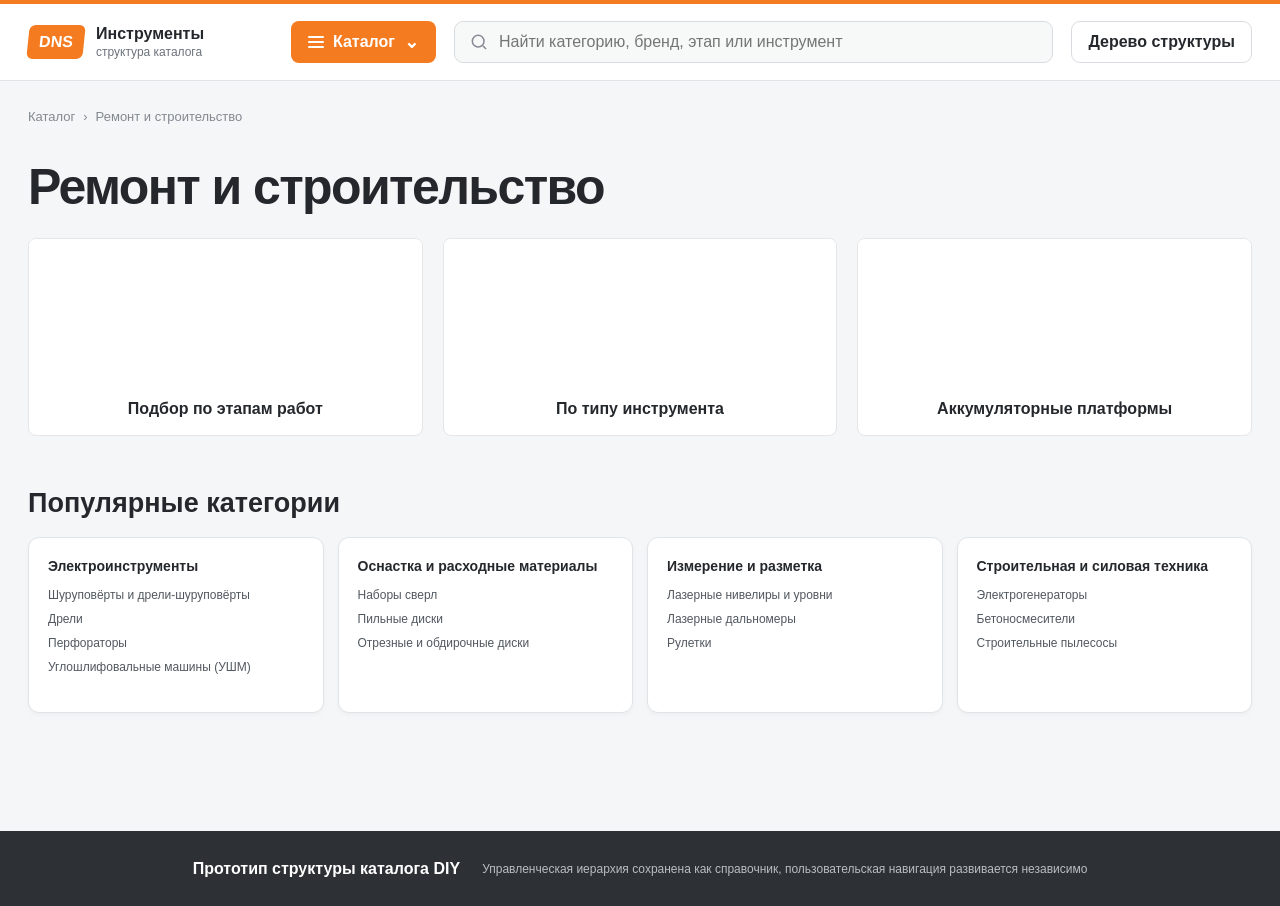
